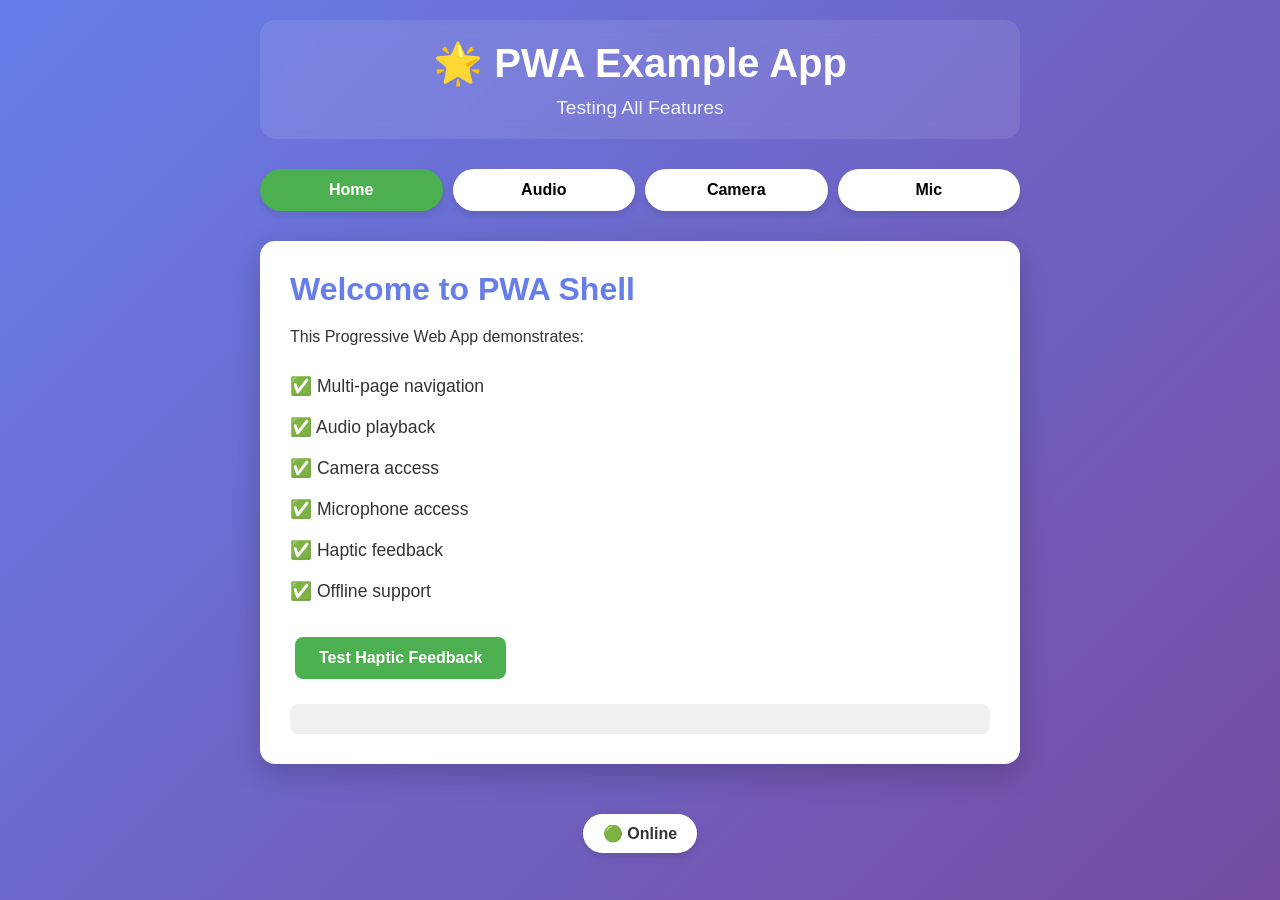
==== PWA_Shell/PWA/index.html @ d1ecffc0 "Add PWA shell implementation with example PWA Co-authored-by: cdapayne <8202341+cdapayne@users.norep" ====
<!DOCTYPE html>
<html lang="en">
<head>
    <meta charset="UTF-8">
    <meta name="viewport" content="width=device-width, initial-scale=1.0">
    <meta name="theme-color" content="#4CAF50">
    <title>PWA Example</title>
    <link rel="manifest" href="manifest.json">
    <link rel="stylesheet" href="styles.css">
</head>
<body>
    <div class="container">
        <header>
            <h1>🌟 PWA Example App</h1>
            <p class="subtitle">Testing All Features</p>
        </header>

        <nav class="nav-menu">
            <button class="nav-btn active" data-page="home">Home</button>
            <button class="nav-btn" data-page="audio">Audio</button>
            <button class="nav-btn" data-page="camera">Camera</button>
            <button class="nav-btn" data-page="microphone">Mic</button>
        </nav>

        <!-- Home Page -->
        <div id="home-page" class="page active">
            <h2>Welcome to PWA Shell</h2>
            <p>This Progressive Web App demonstrates:</p>
            <ul>
                <li>✅ Multi-page navigation</li>
                <li>✅ Audio playback</li>
                <li>✅ Camera access</li>
                <li>✅ Microphone access</li>
                <li>✅ Haptic feedback</li>
                <li>✅ Offline support</li>
            </ul>
            <button class="btn btn-primary" onclick="triggerHaptic()">Test Haptic Feedback</button>
            <div id="haptic-status"></div>
        </div>

        <!-- Audio Page -->
        <div id="audio-page" class="page">
            <h2>🎵 Audio Player</h2>
            <div class="audio-controls">
                <button class="btn btn-primary" onclick="playBeep()">Play Beep Sound</button>
                <button class="btn btn-primary" onclick="playTone(440)">Play A Note (440Hz)</button>
                <button class="btn btn-primary" onclick="playTone(523)">Play C Note (523Hz)</button>
                <button class="btn btn-danger" onclick="stopAudio()">Stop Audio</button>
            </div>
            <div id="audio-status"></div>
            <audio id="audioPlayer" style="width: 100%; margin-top: 20px;" controls></audio>
        </div>

        <!-- Camera Page -->
        <div id="camera-page" class="page">
            <h2>📷 Camera Access</h2>
            <div class="camera-controls">
                <button class="btn btn-primary" onclick="startCamera()">Start Camera</button>
                <button class="btn btn-danger" onclick="stopCamera()">Stop Camera</button>
                <button class="btn btn-success" onclick="capturePhoto()">Capture Photo</button>
            </div>
            <div class="camera-container">
                <video id="cameraVideo" autoplay playsinline></video>
                <canvas id="photoCanvas" style="display: none;"></canvas>
                <img id="capturedPhoto" style="display: none;">
            </div>
            <div id="camera-status"></div>
        </div>

        <!-- Microphone Page -->
        <div id="microphone-page" class="page">
            <h2>🎤 Microphone Access</h2>
            <div class="mic-controls">
                <button class="btn btn-primary" onclick="startRecording()">Start Recording</button>
                <button class="btn btn-danger" onclick="stopRecording()">Stop Recording</button>
                <button class="btn btn-success" onclick="playRecording()">Play Recording</button>
            </div>
            <div id="mic-status"></div>
            <canvas id="visualizer" width="600" height="200"></canvas>
            <audio id="recordingPlayer" controls style="width: 100%; margin-top: 20px;"></audio>
        </div>

        <footer>
            <p class="status-indicator" id="online-status">🟢 Online</p>
        </footer>
    </div>

    <script src="app.js"></script>
    <script>
        // Register service worker
        if ('serviceWorker' in navigator) {
            navigator.serviceWorker.register('service-worker.js')
                .then(registration => {
                    console.log('Service Worker registered:', registration);
                })
                .catch(error => {
                    console.log('Service Worker registration failed:', error);
                });
        }
    </script>
</body>
</html>
---- PWA_Shell/PWA/styles.css ----
* {
    margin: 0;
    padding: 0;
    box-sizing: border-box;
}

body {
    font-family: -apple-system, BlinkMacSystemFont, 'Segoe UI', Roboto, Oxygen, Ubuntu, Cantarell, sans-serif;
    background: linear-gradient(135deg, #667eea 0%, #764ba2 100%);
    min-height: 100vh;
    color: #333;
}

.container {
    max-width: 800px;
    margin: 0 auto;
    padding: 20px;
}

header {
    text-align: center;
    color: white;
    margin-bottom: 30px;
    padding: 20px;
    background: rgba(255, 255, 255, 0.1);
    border-radius: 15px;
    backdrop-filter: blur(10px);
}

header h1 {
    font-size: 2.5em;
    margin-bottom: 10px;
}

.subtitle {
    font-size: 1.2em;
    opacity: 0.9;
}

.nav-menu {
    display: flex;
    gap: 10px;
    margin-bottom: 30px;
    flex-wrap: wrap;
    justify-content: center;
}

.nav-btn {
    flex: 1;
    min-width: 100px;
    padding: 12px 20px;
    background: white;
    border: none;
    border-radius: 25px;
    font-size: 1em;
    font-weight: 600;
    cursor: pointer;
    transition: all 0.3s ease;
    box-shadow: 0 4px 6px rgba(0, 0, 0, 0.1);
}

.nav-btn:hover {
    transform: translateY(-2px);
    box-shadow: 0 6px 12px rgba(0, 0, 0, 0.15);
}

.nav-btn.active {
    background: #4CAF50;
    color: white;
}

.page {
    display: none;
    background: white;
    padding: 30px;
    border-radius: 15px;
    box-shadow: 0 10px 30px rgba(0, 0, 0, 0.2);
    min-height: 400px;
}

.page.active {
    display: block;
    animation: fadeIn 0.3s ease;
}

@keyframes fadeIn {
    from {
        opacity: 0;
        transform: translateY(10px);
    }
    to {
        opacity: 1;
        transform: translateY(0);
    }
}

h2 {
    color: #667eea;
    margin-bottom: 20px;
    font-size: 2em;
}

ul {
    list-style: none;
    padding: 20px 0;
}

ul li {
    padding: 10px 0;
    font-size: 1.1em;
}

.btn {
    padding: 12px 24px;
    border: none;
    border-radius: 8px;
    font-size: 1em;
    font-weight: 600;
    cursor: pointer;
    transition: all 0.3s ease;
    margin: 5px;
}

.btn-primary {
    background: #4CAF50;
    color: white;
}

.btn-primary:hover {
    background: #45a049;
    transform: translateY(-2px);
    box-shadow: 0 4px 8px rgba(0, 0, 0, 0.2);
}

.btn-danger {
    background: #f44336;
    color: white;
}

.btn-danger:hover {
    background: #da190b;
}

.btn-success {
    background: #2196F3;
    color: white;
}

.btn-success:hover {
    background: #0b7dda;
}

.audio-controls,
.camera-controls,
.mic-controls {
    display: flex;
    flex-wrap: wrap;
    gap: 10px;
    margin-bottom: 20px;
}

#audio-status,
#camera-status,
#mic-status,
#haptic-status {
    margin-top: 20px;
    padding: 15px;
    background: #f0f0f0;
    border-radius: 8px;
    font-size: 0.9em;
}

.camera-container {
    margin-top: 20px;
    text-align: center;
}

#cameraVideo,
#capturedPhoto {
    max-width: 100%;
    border-radius: 8px;
    box-shadow: 0 4px 8px rgba(0, 0, 0, 0.1);
}

#visualizer {
    width: 100%;
    max-width: 600px;
    height: 200px;
    background: #f0f0f0;
    border-radius: 8px;
    margin-top: 20px;
    display: block;
}

audio {
    margin-top: 20px;
}

footer {
    text-align: center;
    margin-top: 30px;
    padding: 20px;
}

.status-indicator {
    display: inline-block;
    padding: 10px 20px;
    background: white;
    border-radius: 25px;
    font-weight: 600;
    box-shadow: 0 4px 6px rgba(0, 0, 0, 0.1);
}

.status-indicator.offline {
    background: #f44336;
    color: white;
}

/* Responsive design */
@media (max-width: 600px) {
    header h1 {
        font-size: 1.8em;
    }
    
    .nav-btn {
        min-width: 80px;
        font-size: 0.9em;
    }
    
    .page {
        padding: 20px;
    }
    
    h2 {
        font-size: 1.5em;
    }
}
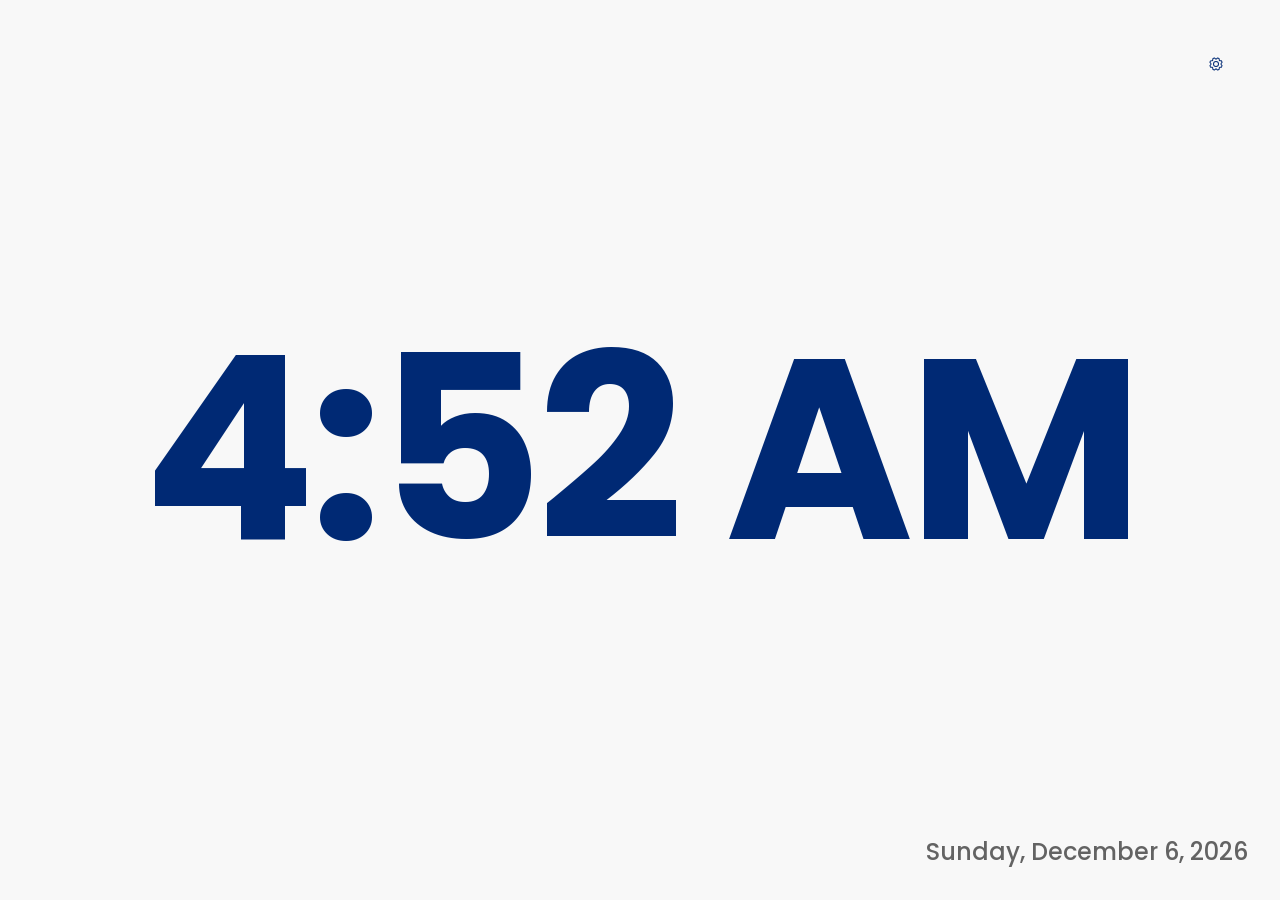
==== commit 452dad09: "This is perfect" ====
--- a/PWA_Shell/PWA/index.html
+++ b/PWA_Shell/PWA/index.html
@@ -1,102 +1,56 @@
 <!DOCTYPE html>
 <html lang="en">
+
 <head>
-    <meta charset="UTF-8">
-    <meta name="viewport" content="width=device-width, initial-scale=1.0">
-    <meta name="theme-color" content="#4CAF50">
-    <title>PWA Example</title>
-    <link rel="manifest" href="manifest.json">
-    <link rel="stylesheet" href="styles.css">
-</head>
+    <meta charset="UTF-8" />
+    <meta name="viewport" content="width=device-width, initial-scale=1.0, maximum-scale=1.0, user-scalable=no, viewport-fit=cover" />
+    
+    <!-- iOS PWA Meta Tags -->
+    <meta name="apple-mobile-web-app-capable" content="yes" />
+    <meta name="apple-mobile-web-app-status-bar-style" content="black-translucent" />
+    <meta name="apple-mobile-web-app-title" content="AccessiClock" />
+    
+    <!-- iOS Icons -->
+    <link rel="apple-touch-icon" href="./icon-180.png" />
+    <link rel="apple-touch-icon" sizes="152x152" href="./icon-152.png" />
+    <link rel="apple-touch-icon" sizes="167x167" href="./icon-167.png" />
+    <link rel="apple-touch-icon" sizes="180x180" href="./icon-180.png" />
+    
+    <!-- Standard Icons -->
+    <link rel="icon" type="image/png" sizes="192x192" href="./icon-192.png" />
+    <link rel="icon" type="image/png" sizes="512x512" href="./icon-512.png" />
+    
+    <!-- PWA Manifest -->
+    <link rel="manifest" href="./manifest.json" />
+    
+    <!-- Theme Color -->
+    <meta name="theme-color" content="#3b82f6" />
+    <meta name="msapplication-TileColor" content="#3b82f6" />
+    
+    <title>Accessible Clock & Reminders</title>
+    <link rel="preconnect" href="https://fonts.googleapis.com">
+    <link rel="preconnect" href="https://fonts.gstatic.com" crossorigin>
+    <link href="https://fonts.googleapis.com/css2?family=Poppins:wght@400;500;600;700&display=swap" rel="stylesheet">
+  <script type="module" crossorigin src="./app.js"></script>
+  <link rel="stylesheet" crossorigin href="./styles.css">
+<link rel="manifest" href="./manifest.json"></head>
+
 <body>
-    <div class="container">
-        <header>
-            <h1>🌟 PWA Example App</h1>
-            <p class="subtitle">Testing All Features</p>
-        </header>
-
-        <nav class="nav-menu">
-            <button class="nav-btn active" data-page="home">Home</button>
-            <button class="nav-btn" data-page="audio">Audio</button>
-            <button class="nav-btn" data-page="camera">Camera</button>
-            <button class="nav-btn" data-page="microphone">Mic</button>
-        </nav>
-
-        <!-- Home Page -->
-        <div id="home-page" class="page active">
-            <h2>Welcome to PWA Shell</h2>
-            <p>This Progressive Web App demonstrates:</p>
-            <ul>
-                <li>✅ Multi-page navigation</li>
-                <li>✅ Audio playback</li>
-                <li>✅ Camera access</li>
-                <li>✅ Microphone access</li>
-                <li>✅ Haptic feedback</li>
-                <li>✅ Offline support</li>
-            </ul>
-            <button class="btn btn-primary" onclick="triggerHaptic()">Test Haptic Feedback</button>
-            <div id="haptic-status"></div>
-        </div>
-
-        <!-- Audio Page -->
-        <div id="audio-page" class="page">
-            <h2>🎵 Audio Player</h2>
-            <div class="audio-controls">
-                <button class="btn btn-primary" onclick="playBeep()">Play Beep Sound</button>
-                <button class="btn btn-primary" onclick="playTone(440)">Play A Note (440Hz)</button>
-                <button class="btn btn-primary" onclick="playTone(523)">Play C Note (523Hz)</button>
-                <button class="btn btn-danger" onclick="stopAudio()">Stop Audio</button>
-            </div>
-            <div id="audio-status"></div>
-            <audio id="audioPlayer" style="width: 100%; margin-top: 20px;" controls></audio>
-        </div>
-
-        <!-- Camera Page -->
-        <div id="camera-page" class="page">
-            <h2>📷 Camera Access</h2>
-            <div class="camera-controls">
-                <button class="btn btn-primary" onclick="startCamera()">Start Camera</button>
-                <button class="btn btn-danger" onclick="stopCamera()">Stop Camera</button>
-                <button class="btn btn-success" onclick="capturePhoto()">Capture Photo</button>
-            </div>
-            <div class="camera-container">
-                <video id="cameraVideo" autoplay playsinline></video>
-                <canvas id="photoCanvas" style="display: none;"></canvas>
-                <img id="capturedPhoto" style="display: none;">
-            </div>
-            <div id="camera-status"></div>
-        </div>
-
-        <!-- Microphone Page -->
-        <div id="microphone-page" class="page">
-            <h2>🎤 Microphone Access</h2>
-            <div class="mic-controls">
-                <button class="btn btn-primary" onclick="startRecording()">Start Recording</button>
-                <button class="btn btn-danger" onclick="stopRecording()">Stop Recording</button>
-                <button class="btn btn-success" onclick="playRecording()">Play Recording</button>
-            </div>
-            <div id="mic-status"></div>
-            <canvas id="visualizer" width="600" height="200"></canvas>
-            <audio id="recordingPlayer" controls style="width: 100%; margin-top: 20px;"></audio>
-        </div>
-
-        <footer>
-            <p class="status-indicator" id="online-status">🟢 Online</p>
-        </footer>
-    </div>
-
-    <script src="app.js"></script>
+    <div id="root"></div>
     <script>
-        // Register service worker
+        // Register service worker for PWA functionality
         if ('serviceWorker' in navigator) {
-            navigator.serviceWorker.register('service-worker.js')
-                .then(registration => {
-                    console.log('Service Worker registered:', registration);
-                })
-                .catch(error => {
-                    console.log('Service Worker registration failed:', error);
-                });
+            window.addEventListener('load', () => {
+                navigator.serviceWorker.register('./service-worker.js')
+                    .then(registration => {
+                        console.log('Service Worker registered:', registration.scope);
+                    })
+                    .catch(error => {
+                        console.log('Service Worker registration failed:', error);
+                    });
+            });
         }
     </script>
 </body>
+
 </html>
--- a/PWA_Shell/PWA/styles.css
+++ b/PWA_Shell/PWA/styles.css
@@ -1,237 +1 @@
-* {
-    margin: 0;
-    padding: 0;
-    box-sizing: border-box;
-}
-
-body {
-    font-family: -apple-system, BlinkMacSystemFont, 'Segoe UI', Roboto, Oxygen, Ubuntu, Cantarell, sans-serif;
-    background: linear-gradient(135deg, #667eea 0%, #764ba2 100%);
-    min-height: 100vh;
-    color: #333;
-}
-
-.container {
-    max-width: 800px;
-    margin: 0 auto;
-    padding: 20px;
-}
-
-header {
-    text-align: center;
-    color: white;
-    margin-bottom: 30px;
-    padding: 20px;
-    background: rgba(255, 255, 255, 0.1);
-    border-radius: 15px;
-    backdrop-filter: blur(10px);
-}
-
-header h1 {
-    font-size: 2.5em;
-    margin-bottom: 10px;
-}
-
-.subtitle {
-    font-size: 1.2em;
-    opacity: 0.9;
-}
-
-.nav-menu {
-    display: flex;
-    gap: 10px;
-    margin-bottom: 30px;
-    flex-wrap: wrap;
-    justify-content: center;
-}
-
-.nav-btn {
-    flex: 1;
-    min-width: 100px;
-    padding: 12px 20px;
-    background: white;
-    border: none;
-    border-radius: 25px;
-    font-size: 1em;
-    font-weight: 600;
-    cursor: pointer;
-    transition: all 0.3s ease;
-    box-shadow: 0 4px 6px rgba(0, 0, 0, 0.1);
-}
-
-.nav-btn:hover {
-    transform: translateY(-2px);
-    box-shadow: 0 6px 12px rgba(0, 0, 0, 0.15);
-}
-
-.nav-btn.active {
-    background: #4CAF50;
-    color: white;
-}
-
-.page {
-    display: none;
-    background: white;
-    padding: 30px;
-    border-radius: 15px;
-    box-shadow: 0 10px 30px rgba(0, 0, 0, 0.2);
-    min-height: 400px;
-}
-
-.page.active {
-    display: block;
-    animation: fadeIn 0.3s ease;
-}
-
-@keyframes fadeIn {
-    from {
-        opacity: 0;
-        transform: translateY(10px);
-    }
-    to {
-        opacity: 1;
-        transform: translateY(0);
-    }
-}
-
-h2 {
-    color: #667eea;
-    margin-bottom: 20px;
-    font-size: 2em;
-}
-
-ul {
-    list-style: none;
-    padding: 20px 0;
-}
-
-ul li {
-    padding: 10px 0;
-    font-size: 1.1em;
-}
-
-.btn {
-    padding: 12px 24px;
-    border: none;
-    border-radius: 8px;
-    font-size: 1em;
-    font-weight: 600;
-    cursor: pointer;
-    transition: all 0.3s ease;
-    margin: 5px;
-}
-
-.btn-primary {
-    background: #4CAF50;
-    color: white;
-}
-
-.btn-primary:hover {
-    background: #45a049;
-    transform: translateY(-2px);
-    box-shadow: 0 4px 8px rgba(0, 0, 0, 0.2);
-}
-
-.btn-danger {
-    background: #f44336;
-    color: white;
-}
-
-.btn-danger:hover {
-    background: #da190b;
-}
-
-.btn-success {
-    background: #2196F3;
-    color: white;
-}
-
-.btn-success:hover {
-    background: #0b7dda;
-}
-
-.audio-controls,
-.camera-controls,
-.mic-controls {
-    display: flex;
-    flex-wrap: wrap;
-    gap: 10px;
-    margin-bottom: 20px;
-}
-
-#audio-status,
-#camera-status,
-#mic-status,
-#haptic-status {
-    margin-top: 20px;
-    padding: 15px;
-    background: #f0f0f0;
-    border-radius: 8px;
-    font-size: 0.9em;
-}
-
-.camera-container {
-    margin-top: 20px;
-    text-align: center;
-}
-
-#cameraVideo,
-#capturedPhoto {
-    max-width: 100%;
-    border-radius: 8px;
-    box-shadow: 0 4px 8px rgba(0, 0, 0, 0.1);
-}
-
-#visualizer {
-    width: 100%;
-    max-width: 600px;
-    height: 200px;
-    background: #f0f0f0;
-    border-radius: 8px;
-    margin-top: 20px;
-    display: block;
-}
-
-audio {
-    margin-top: 20px;
-}
-
-footer {
-    text-align: center;
-    margin-top: 30px;
-    padding: 20px;
-}
-
-.status-indicator {
-    display: inline-block;
-    padding: 10px 20px;
-    background: white;
-    border-radius: 25px;
-    font-weight: 600;
-    box-shadow: 0 4px 6px rgba(0, 0, 0, 0.1);
-}
-
-.status-indicator.offline {
-    background: #f44336;
-    color: white;
-}
-
-/* Responsive design */
-@media (max-width: 600px) {
-    header h1 {
-        font-size: 1.8em;
-    }
-    
-    .nav-btn {
-        min-width: 80px;
-        font-size: 0.9em;
-    }
-    
-    .page {
-        padding: 20px;
-    }
-    
-    h2 {
-        font-size: 1.5em;
-    }
-}
+@layer properties{@supports (((-webkit-hyphens:none)) and (not (margin-trim:inline))) or ((-moz-orient:inline) and (not (color:rgb(from red r g b)))){*,:before,:after,::backdrop{--tw-translate-x:0;--tw-translate-y:0;--tw-translate-z:0;--tw-rotate-x:initial;--tw-rotate-y:initial;--tw-rotate-z:initial;--tw-skew-x:initial;--tw-skew-y:initial;--tw-space-y-reverse:0;--tw-space-x-reverse:0;--tw-border-style:solid;--tw-leading:initial;--tw-font-weight:initial;--tw-tracking:initial;--tw-ordinal:initial;--tw-slashed-zero:initial;--tw-numeric-figure:initial;--tw-numeric-spacing:initial;--tw-numeric-fraction:initial;--tw-shadow:0 0 #0000;--tw-shadow-color:initial;--tw-shadow-alpha:100%;--tw-inset-shadow:0 0 #0000;--tw-inset-shadow-color:initial;--tw-inset-shadow-alpha:100%;--tw-ring-color:initial;--tw-ring-shadow:0 0 #0000;--tw-inset-ring-color:initial;--tw-inset-ring-shadow:0 0 #0000;--tw-ring-inset:initial;--tw-ring-offset-width:0px;--tw-ring-offset-color:#fff;--tw-ring-offset-shadow:0 0 #0000;--tw-outline-style:solid;--tw-blur:initial;--tw-brightness:initial;--tw-contrast:initial;--tw-grayscale:initial;--tw-hue-rotate:initial;--tw-invert:initial;--tw-opacity:initial;--tw-saturate:initial;--tw-sepia:initial;--tw-drop-shadow:initial;--tw-drop-shadow-color:initial;--tw-drop-shadow-alpha:100%;--tw-drop-shadow-size:initial;--tw-backdrop-blur:initial;--tw-backdrop-brightness:initial;--tw-backdrop-contrast:initial;--tw-backdrop-grayscale:initial;--tw-backdrop-hue-rotate:initial;--tw-backdrop-invert:initial;--tw-backdrop-opacity:initial;--tw-backdrop-saturate:initial;--tw-backdrop-sepia:initial;--tw-duration:initial;--tw-ease:initial;--tw-content:"";--tw-scale-x:1;--tw-scale-y:1;--tw-scale-z:1;--tw-animation-delay:0s;--tw-animation-direction:normal;--tw-animation-duration:initial;--tw-animation-fill-mode:none;--tw-animation-iteration-count:1;--tw-enter-blur:0;--tw-enter-opacity:1;--tw-enter-rotate:0;--tw-enter-scale:1;--tw-enter-translate-x:0;--tw-enter-translate-y:0;--tw-exit-blur:0;--tw-exit-opacity:1;--tw-exit-rotate:0;--tw-exit-scale:1;--tw-exit-translate-x:0;--tw-exit-translate-y:0}}}@layer theme{:root,:host{--font-sans:ui-sans-serif,system-ui,sans-serif,"Apple Color Emoji","Segoe UI Emoji","Segoe UI Symbol","Noto Color Emoji";--font-mono:ui-monospace,SFMono-Regular,Menlo,Monaco,Consolas,"Liberation Mono","Courier New",monospace;--color-gray-200:oklch(92.8% .006 264.531);--color-black:#000;--color-white:#fff;--container-sm:24rem;--container-md:28rem;--container-lg:32rem;--container-2xl:42rem;--container-4xl:56rem;--text-xs:.75rem;--text-xs--line-height:calc(1/.75);--text-sm:.875rem;--text-sm--line-height:calc(1.25/.875);--text-base:1rem;--text-base--line-height: 1.5 ;--text-lg:1.125rem;--text-lg--line-height:calc(1.75/1.125);--text-xl:1.25rem;--text-xl--line-height:calc(1.75/1.25);--text-2xl:1.5rem;--text-2xl--line-height:calc(2/1.5);--text-3xl:1.875rem;--text-3xl--line-height: 1.2 ;--text-4xl:2.25rem;--text-4xl--line-height:calc(2.5/2.25);--text-5xl:3rem;--text-5xl--line-height:1;--text-6xl:3.75rem;--text-6xl--line-height:1;--text-7xl:4.5rem;--text-7xl--line-height:1;--text-8xl:6rem;--text-8xl--line-height:1;--text-9xl:8rem;--text-9xl--line-height:1;--font-weight-normal:400;--font-weight-medium:500;--font-weight-semibold:600;--font-weight-bold:700;--tracking-tight:-.025em;--tracking-widest:.1em;--leading-relaxed:1.625;--radius-xs:.125rem;--radius-sm:calc(var(--radius) - 4px);--radius-md:calc(var(--radius) - 2px);--radius-lg:var(--radius);--radius-xl:calc(var(--radius) + 4px);--radius-2xl:calc(var(--radius)*3);--radius-3xl:1.5rem;--drop-shadow-lg:0 4px 4px #00000026;--ease-in-out:cubic-bezier(.4,0,.2,1);--animate-pulse:pulse 2s cubic-bezier(.4,0,.6,1)infinite;--blur-sm:8px;--aspect-video:16/9;--default-transition-duration:.15s;--default-transition-timing-function:cubic-bezier(.4,0,.2,1);--default-font-family:var(--font-sans);--default-mono-font-family:var(--font-mono);--color-border:var(--border);--radius-full:9999px}}@layer base{.dark,.dark-theme{--sage-1:#101211;--sage-2:#171918;--sage-3:#202221;--sage-4:#272a29;--sage-5:#2e3130;--sage-6:#373b39;--sage-7:#444947;--sage-8:#5b625f;--sage-9:#63706b;--sage-10:#717d79;--sage-11:#adb5b2;--sage-12:#eceeed}@supports (color:color(display-p3 1 1 1)){@media(color-gamut:p3){.dark,.dark-theme{--sage-1:color(display-p3 .064 .07 .067);--sage-2:color(display-p3 .092 .098 .094);--sage-3:color(display-p3 .128 .135 .131);--sage-4:color(display-p3 .155 .164 .159);--sage-5:color(display-p3 .183 .193 .188);--sage-6:color(display-p3 .218 .23 .224);--sage-7:color(display-p3 .269 .285 .277);--sage-8:color(display-p3 .362 .382 .373);--sage-9:color(display-p3 .398 .438 .421);--sage-10:color(display-p3 .453 .49 .474);--sage-11:color(display-p3 .685 .709 .697);--sage-12:color(display-p3 .927 .933 .93)}}}:root,.light,.light-theme{--olive-1:#fcfdfc;--olive-2:#f8faf8;--olive-3:#eff1ef;--olive-4:#e7e9e7;--olive-5:#dfe2df;--olive-6:#d7dad7;--olive-7:#cccfcc;--olive-8:#b9bcb8;--olive-9:#898e87;--olive-10:#7f847d;--olive-11:#60655f;--olive-12:#1d211c}@supports (color:color(display-p3 1 1 1)){@media(color-gamut:p3){:root,.light,.light-theme{--olive-1:color(display-p3 .989 .992 .989);--olive-2:color(display-p3 .974 .98 .973);--olive-3:color(display-p3 .939 .945 .937);--olive-4:color(display-p3 .907 .914 .905);--olive-5:color(display-p3 .878 .885 .875);--olive-6:color(display-p3 .846 .855 .843);--olive-7:color(display-p3 .803 .812 .8);--olive-8:color(display-p3 .727 .738 .723);--olive-9:color(display-p3 .541 .556 .532);--olive-10:color(display-p3 .5 .515 .491);--olive-11:color(display-p3 .38 .395 .374);--olive-12:color(display-p3 .117 .129 .111)}}}.dark,.dark-theme{--olive-1:#111210;--olive-2:#181917;--olive-3:#212220;--olive-4:#282a27;--olive-5:#2f312e;--olive-6:#383a36;--olive-7:#454843;--olive-8:#5c625b;--olive-9:#687066;--olive-10:#767d74;--olive-11:#afb5ad;--olive-12:#eceeec}@supports (color:color(display-p3 1 1 1)){@media(color-gamut:p3){.dark,.dark-theme{--olive-1:color(display-p3 .067 .07 .063);--olive-2:color(display-p3 .095 .098 .091);--olive-3:color(display-p3 .131 .135 .126);--olive-4:color(display-p3 .158 .163 .153);--olive-5:color(display-p3 .186 .192 .18);--olive-6:color(display-p3 .221 .229 .215);--olive-7:color(display-p3 .273 .284 .266);--olive-8:color(display-p3 .365 .382 .359);--olive-9:color(display-p3 .414 .438 .404);--olive-10:color(display-p3 .467 .49 .458);--olive-11:color(display-p3 .69 .709 .682);--olive-12:color(display-p3 .927 .933 .926)}}}:root,.light,.light-theme{--sand-1:#fdfdfc;--sand-2:#f9f9f8;--sand-3:#f1f0ef;--sand-4:#e9e8e6;--sand-5:#e2e1de;--sand-6:#dad9d6;--sand-7:#cfceca;--sand-8:#bcbbb5;--sand-9:#8d8d86;--sand-10:#82827c;--sand-11:#63635e;--sand-12:#21201c}@supports (color:color(display-p3 1 1 1)){@media(color-gamut:p3){:root,.light,.light-theme{--sand-1:color(display-p3 .992 .992 .989);--sand-2:color(display-p3 .977 .977 .973);--sand-3:color(display-p3 .943 .942 .936);--sand-4:color(display-p3 .913 .912 .903);--sand-5:color(display-p3 .885 .883 .873);--sand-6:color(display-p3 .854 .852 .839);--sand-7:color(display-p3 .813 .81 .794);--sand-8:color(display-p3 .738 .734 .713);--sand-9:color(display-p3 .553 .553 .528);--sand-10:color(display-p3 .511 .511 .488);--sand-11:color(display-p3 .388 .388 .37);--sand-12:color(display-p3 .129 .126 .111)}}}.dark,.dark-theme{--sand-1:#111110;--sand-2:#191918;--sand-3:#222221;--sand-4:#2a2a28;--sand-5:#31312e;--sand-6:#3b3a37;--sand-7:#494844;--sand-8:#62605b;--sand-9:#6f6d66;--sand-10:#7c7b74;--sand-11:#b5b3ad;--sand-12:#eeeeec}@supports (color:color(display-p3 1 1 1)){@media(color-gamut:p3){.dark,.dark-theme{--sand-1:color(display-p3 .067 .067 .063);--sand-2:color(display-p3 .098 .098 .094);--sand-3:color(display-p3 .135 .135 .129);--sand-4:color(display-p3 .164 .163 .156);--sand-5:color(display-p3 .193 .192 .183);--sand-6:color(display-p3 .23 .229 .217);--sand-7:color(display-p3 .285 .282 .267);--sand-8:color(display-p3 .384 .378 .357);--sand-9:color(display-p3 .434 .428 .403);--sand-10:color(display-p3 .487 .481 .456);--sand-11:color(display-p3 .707 .703 .68);--sand-12:color(display-p3 .933 .933 .926)}}}:root,.light,.light-theme{--red-1:#fffcfc;--red-2:#fff7f7;--red-3:#feebec;--red-4:#ffdbdc;--red-5:#ffcdce;--red-6:#fdbdbe;--red-7:#f4a9aa;--red-8:#eb8e90;--red-9:#e5484d;--red-10:#dc3e42;--red-11:#ce2c31;--red-12:#641723}@supports (color:color(display-p3 1 1 1)){@media(color-gamut:p3){:root,.light,.light-theme{--red-1:color(display-p3 .998 .989 .988);--red-2:color(display-p3 .995 .971 .971);--red-3:color(display-p3 .985 .925 .925);--red-4:color(display-p3 .999 .866 .866);--red-5:color(display-p3 .984 .812 .811);--red-6:color(display-p3 .955 .751 .749);--red-7:color(display-p3 .915 .675 .672);--red-8:color(display-p3 .872 .575 .572);--red-9:color(display-p3 .83 .329 .324);--red-10:color(display-p3 .798 .294 .285);--red-11:color(display-p3 .744 .234 .222);--red-12:color(display-p3 .36 .115 .143)}}}.dark,.dark-theme{--red-1:#191111;--red-2:#201314;--red-3:#3b1219;--red-4:#500f1c;--red-5:#611623;--red-6:#72232d;--red-7:#8c333a;--red-8:#b54548;--red-9:#e5484d;--red-10:#ec5d5e;--red-11:#ff9592;--red-12:#ffd1d9}@supports (color:color(display-p3 1 1 1)){@media(color-gamut:p3){.dark,.dark-theme{--red-1:color(display-p3 .093 .068 .067);--red-2:color(display-p3 .118 .077 .079);--red-3:color(display-p3 .211 .081 .099);--red-4:color(display-p3 .287 .079 .113);--red-5:color(display-p3 .348 .11 .142);--red-6:color(display-p3 .414 .16 .183);--red-7:color(display-p3 .508 .224 .236);--red-8:color(display-p3 .659 .298 .297);--red-9:color(display-p3 .83 .329 .324);--red-10:color(display-p3 .861 .403 .387);--red-11:color(display-p3 1 .57 .55);--red-12:color(display-p3 .971 .826 .852)}}}:root,.light,.light-theme{--ruby-1:#fffcfd;--ruby-2:#fff7f8;--ruby-3:#feeaed;--ruby-4:#ffdce1;--ruby-5:#ffced6;--ruby-6:#f8bfc8;--ruby-7:#efacb8;--ruby-8:#e592a3;--ruby-9:#e54666;--ruby-10:#dc3b5d;--ruby-11:#ca244d;--ruby-12:#64172b}@supports (color:color(display-p3 1 1 1)){@media(color-gamut:p3){:root,.light,.light-theme{--ruby-1:color(display-p3 .998 .989 .992);--ruby-2:color(display-p3 .995 .971 .974);--ruby-3:color(display-p3 .983 .92 .928);--ruby-4:color(display-p3 .987 .869 .885);--ruby-5:color(display-p3 .968 .817 .839);--ruby-6:color(display-p3 .937 .758 .786);--ruby-7:color(display-p3 .897 .685 .721);--ruby-8:color(display-p3 .851 .588 .639);--ruby-9:color(display-p3 .83 .323 .408);--ruby-10:color(display-p3 .795 .286 .375);--ruby-11:color(display-p3 .728 .211 .311);--ruby-12:color(display-p3 .36 .115 .171)}}}.dark,.dark-theme{--ruby-1:#191113;--ruby-2:#1e1517;--ruby-3:#3a141e;--ruby-4:#4e1325;--ruby-5:#5e1a2e;--ruby-6:#6f2539;--ruby-7:#883447;--ruby-8:#b3445a;--ruby-9:#e54666;--ruby-10:#ec5a72;--ruby-11:#ff949d;--ruby-12:#fed2e1}@supports (color:color(display-p3 1 1 1)){@media(color-gamut:p3){.dark,.dark-theme{--ruby-1:color(display-p3 .093 .068 .074);--ruby-2:color(display-p3 .113 .083 .089);--ruby-3:color(display-p3 .208 .088 .117);--ruby-4:color(display-p3 .279 .092 .147);--ruby-5:color(display-p3 .337 .12 .18);--ruby-6:color(display-p3 .401 .166 .223);--ruby-7:color(display-p3 .495 .224 .281);--ruby-8:color(display-p3 .652 .295 .359);--ruby-9:color(display-p3 .83 .323 .408);--ruby-10:color(display-p3 .857 .392 .455);--ruby-11:color(display-p3 1 .57 .59);--ruby-12:color(display-p3 .968 .83 .88)}}}:root,.light,.light-theme{--crimson-1:#fffcfd;--crimson-2:#fef7f9;--crimson-3:#ffe9f0;--crimson-4:#fedce7;--crimson-5:#facedd;--crimson-6:#f3bed1;--crimson-7:#eaacc3;--crimson-8:#e093b2;--crimson-9:#e93d82;--crimson-10:#df3478;--crimson-11:#cb1d63;--crimson-12:#621639}@supports (color:color(display-p3 1 1 1)){@media(color-gamut:p3){:root,.light,.light-theme{--crimson-1:color(display-p3 .998 .989 .992);--crimson-2:color(display-p3 .991 .969 .976);--crimson-3:color(display-p3 .987 .917 .941);--crimson-4:color(display-p3 .975 .866 .904);--crimson-5:color(display-p3 .953 .813 .864);--crimson-6:color(display-p3 .921 .755 .817);--crimson-7:color(display-p3 .88 .683 .761);--crimson-8:color(display-p3 .834 .592 .694);--crimson-9:color(display-p3 .843 .298 .507);--crimson-10:color(display-p3 .807 .266 .468);--crimson-11:color(display-p3 .731 .195 .388);--crimson-12:color(display-p3 .352 .111 .221)}}}.dark,.dark-theme{--crimson-1:#191114;--crimson-2:#201318;--crimson-3:#381525;--crimson-4:#4d122f;--crimson-5:#5c1839;--crimson-6:#6d2545;--crimson-7:#873356;--crimson-8:#b0436e;--crimson-9:#e93d82;--crimson-10:#ee518a;--crimson-11:#ff92ad;--crimson-12:#fdd3e8}@supports (color:color(display-p3 1 1 1)){@media(color-gamut:p3){.dark,.dark-theme{--crimson-1:color(display-p3 .093 .068 .078);--crimson-2:color(display-p3 .117 .078 .095);--crimson-3:color(display-p3 .203 .091 .143);--crimson-4:color(display-p3 .277 .087 .182);--crimson-5:color(display-p3 .332 .115 .22);--crimson-6:color(display-p3 .394 .162 .268);--crimson-7:color(display-p3 .489 .222 .336);--crimson-8:color(display-p3 .638 .289 .429);--crimson-9:color(display-p3 .843 .298 .507);--crimson-10:color(display-p3 .864 .364 .539);--crimson-11:color(display-p3 1 .56 .66);--crimson-12:color(display-p3 .966 .834 .906)}}}:root,.light,.light-theme{--pink-1:#fffcfe;--pink-2:#fef7fb;--pink-3:#fee9f5;--pink-4:#fbdcef;--pink-5:#f6cee7;--pink-6:#efbfdd;--pink-7:#e7acd0;--pink-8:#dd93c2;--pink-9:#d6409f;--pink-10:#cf3897;--pink-11:#c2298a;--pink-12:#651249}@supports (color:color(display-p3 1 1 1)){@media(color-gamut:p3){:root,.light,.light-theme{--pink-1:color(display-p3 .998 .989 .996);--pink-2:color(display-p3 .992 .97 .985);--pink-3:color(display-p3 .981 .917 .96);--pink-4:color(display-p3 .963 .867 .932);--pink-5:color(display-p3 .939 .815 .899);--pink-6:color(display-p3 .907 .756 .859);--pink-7:color(display-p3 .869 .683 .81);--pink-8:color(display-p3 .825 .59 .751);--pink-9:color(display-p3 .775 .297 .61);--pink-10:color(display-p3 .748 .27 .581);--pink-11:color(display-p3 .698 .219 .528);--pink-12:color(display-p3 .363 .101 .279)}}}.dark,.dark-theme{--pink-1:#191117;--pink-2:#21121d;--pink-3:#37172f;--pink-4:#4b143d;--pink-5:#591c47;--pink-6:#692955;--pink-7:#833869;--pink-8:#a84885;--pink-9:#d6409f;--pink-10:#de51a8;--pink-11:#ff8dcc;--pink-12:#fdd1ea}@supports (color:color(display-p3 1 1 1)){@media(color-gamut:p3){.dark,.dark-theme{--pink-1:color(display-p3 .093 .068 .089);--pink-2:color(display-p3 .121 .073 .11);--pink-3:color(display-p3 .198 .098 .179);--pink-4:color(display-p3 .271 .095 .231);--pink-5:color(display-p3 .32 .127 .273);--pink-6:color(display-p3 .382 .177 .326);--pink-7:color(display-p3 .477 .238 .405);--pink-8:color(display-p3 .612 .304 .51);--pink-9:color(display-p3 .775 .297 .61);--pink-10:color(display-p3 .808 .356 .645);--pink-11:color(display-p3 1 .535 .78);--pink-12:color(display-p3 .964 .826 .912)}}}:root,.light,.light-theme{--plum-1:#fefcff;--plum-2:#fdf7fd;--plum-3:#fbebfb;--plum-4:#f7def8;--plum-5:#f2d1f3;--plum-6:#e9c2ec;--plum-7:#deade3;--plum-8:#cf91d8;--plum-9:#ab4aba;--plum-10:#a144af;--plum-11:#953ea3;--plum-12:#53195d}@supports (color:color(display-p3 1 1 1)){@media(color-gamut:p3){:root,.light,.light-theme{--plum-1:color(display-p3 .995 .988 .999);--plum-2:color(display-p3 .988 .971 .99);--plum-3:color(display-p3 .973 .923 .98);--plum-4:color(display-p3 .953 .875 .966);--plum-5:color(display-p3 .926 .825 .945);--plum-6:color(display-p3 .89 .765 .916);--plum-7:color(display-p3 .84 .686 .877);--plum-8:color(display-p3 .775 .58 .832);--plum-9:color(display-p3 .624 .313 .708);--plum-10:color(display-p3 .587 .29 .667);--plum-11:color(display-p3 .543 .263 .619);--plum-12:color(display-p3 .299 .114 .352)}}}.dark,.dark-theme{--plum-1:#181118;--plum-2:#201320;--plum-3:#351a35;--plum-4:#451d47;--plum-5:#512454;--plum-6:#5e3061;--plum-7:#734079;--plum-8:#92549c;--plum-9:#ab4aba;--plum-10:#b658c4;--plum-11:#e796f3;--plum-12:#f4d4f4}@supports (color:color(display-p3 1 1 1)){@media(color-gamut:p3){.dark,.dark-theme{--plum-1:color(display-p3 .09 .068 .092);--plum-2:color(display-p3 .118 .077 .121);--plum-3:color(display-p3 .192 .105 .202);--plum-4:color(display-p3 .25 .121 .271);--plum-5:color(display-p3 .293 .152 .319);--plum-6:color(display-p3 .343 .198 .372);--plum-7:color(display-p3 .424 .262 .461);--plum-8:color(display-p3 .54 .341 .595);--plum-9:color(display-p3 .624 .313 .708);--plum-10:color(display-p3 .666 .365 .748);--plum-11:color(display-p3 .86 .602 .933);--plum-12:color(display-p3 .936 .836 .949)}}}:root,.light,.light-theme{--purple-1:#fefcfe;--purple-2:#fbf7fe;--purple-3:#f7edfe;--purple-4:#f2e2fc;--purple-5:#ead5f9;--purple-6:#e0c4f4;--purple-7:#d1afec;--purple-8:#be93e4;--purple-9:#8e4ec6;--purple-10:#8347b9;--purple-11:#8145b5;--purple-12:#402060}@supports (color:color(display-p3 1 1 1)){@media(color-gamut:p3){:root,.light,.light-theme{--purple-1:color(display-p3 .995 .988 .996);--purple-2:color(display-p3 .983 .971 .993);--purple-3:color(display-p3 .963 .931 .989);--purple-4:color(display-p3 .937 .888 .981);--purple-5:color(display-p3 .904 .837 .966);--purple-6:color(display-p3 .86 .774 .942);--purple-7:color(display-p3 .799 .69 .91);--purple-8:color(display-p3 .719 .583 .874);--purple-9:color(display-p3 .523 .318 .751);--purple-10:color(display-p3 .483 .289 .7);--purple-11:color(display-p3 .473 .281 .687);--purple-12:color(display-p3 .234 .132 .363)}}}.dark,.dark-theme{--purple-1:#18111b;--purple-2:#1e1523;--purple-3:#301c3b;--purple-4:#3d224e;--purple-5:#48295c;--purple-6:#54346b;--purple-7:#664282;--purple-8:#8457aa;--purple-9:#8e4ec6;--purple-10:#9a5cd0;--purple-11:#d19dff;--purple-12:#ecd9fa}@supports (color:color(display-p3 1 1 1)){@media(color-gamut:p3){.dark,.dark-theme{--purple-1:color(display-p3 .09 .068 .103);--purple-2:color(display-p3 .113 .082 .134);--purple-3:color(display-p3 .175 .112 .224);--purple-4:color(display-p3 .224 .137 .297);--purple-5:color(display-p3 .264 .167 .349);--purple-6:color(display-p3 .311 .208 .406);--purple-7:color(display-p3 .381 .266 .496);--purple-8:color(display-p3 .49 .349 .649);--purple-9:color(display-p3 .523 .318 .751);--purple-10:color(display-p3 .57 .373 .791);--purple-11:color(display-p3 .8 .62 1);--purple-12:color(display-p3 .913 .854 .971)}}}:root,.light,.light-theme{--violet-1:#fdfcfe;--violet-2:#faf8ff;--violet-3:#f4f0fe;--violet-4:#ebe4ff;--violet-5:#e1d9ff;--violet-6:#d4cafe;--violet-7:#c2b5f5;--violet-8:#aa99ec;--violet-9:#6e56cf;--violet-10:#654dc4;--violet-11:#6550b9;--violet-12:#2f265f}@supports (color:color(display-p3 1 1 1)){@media(color-gamut:p3){:root,.light,.light-theme{--violet-1:color(display-p3 .991 .988 .995);--violet-2:color(display-p3 .978 .974 .998);--violet-3:color(display-p3 .953 .943 .993);--violet-4:color(display-p3 .916 .897 1);--violet-5:color(display-p3 .876 .851 1);--violet-6:color(display-p3 .825 .793 .981);--violet-7:color(display-p3 .752 .712 .943);--violet-8:color(display-p3 .654 .602 .902);--violet-9:color(display-p3 .417 .341 .784);--violet-10:color(display-p3 .381 .306 .741);--violet-11:color(display-p3 .383 .317 .702);--violet-12:color(display-p3 .179 .15 .359)}}}.dark,.dark-theme{--violet-1:#14121f;--violet-2:#1b1525;--violet-3:#291f43;--violet-4:#33255b;--violet-5:#3c2e69;--violet-6:#473876;--violet-7:#56468b;--violet-8:#6958ad;--violet-9:#6e56cf;--violet-10:#7d66d9;--violet-11:#baa7ff;--violet-12:#e2ddfe}@supports (color:color(display-p3 1 1 1)){@media(color-gamut:p3){.dark,.dark-theme{--violet-1:color(display-p3 .077 .071 .118);--violet-2:color(display-p3 .101 .084 .141);--violet-3:color(display-p3 .154 .123 .256);--violet-4:color(display-p3 .191 .148 .345);--violet-5:color(display-p3 .226 .182 .396);--violet-6:color(display-p3 .269 .223 .449);--violet-7:color(display-p3 .326 .277 .53);--violet-8:color(display-p3 .399 .346 .656);--violet-9:color(display-p3 .417 .341 .784);--violet-10:color(display-p3 .477 .402 .823);--violet-11:color(display-p3 .72 .65 1);--violet-12:color(display-p3 .883 .867 .986)}}}:root,.light,.light-theme{--iris-1:#fdfdff;--iris-2:#f8f8ff;--iris-3:#f0f1fe;--iris-4:#e6e7ff;--iris-5:#dadcff;--iris-6:#cbcdff;--iris-7:#b8baf8;--iris-8:#9b9ef0;--iris-9:#5b5bd6;--iris-10:#5151cd;--iris-11:#5753c6;--iris-12:#272962}@supports (color:color(display-p3 1 1 1)){@media(color-gamut:p3){:root,.light,.light-theme{--iris-1:color(display-p3 .992 .992 .999);--iris-2:color(display-p3 .972 .973 .998);--iris-3:color(display-p3 .943 .945 .992);--iris-4:color(display-p3 .902 .906 1);--iris-5:color(display-p3 .857 .861 1);--iris-6:color(display-p3 .799 .805 .987);--iris-7:color(display-p3 .721 .727 .955);--iris-8:color(display-p3 .61 .619 .918);--iris-9:color(display-p3 .357 .357 .81);--iris-10:color(display-p3 .318 .318 .774);--iris-11:color(display-p3 .337 .326 .748);--iris-12:color(display-p3 .154 .161 .371)}}}.dark,.dark-theme{--iris-1:#13131e;--iris-2:#171625;--iris-3:#202248;--iris-4:#262a65;--iris-5:#303374;--iris-6:#3d3e82;--iris-7:#4a4a95;--iris-8:#5958b1;--iris-9:#5b5bd6;--iris-10:#6e6ade;--iris-11:#b1a9ff;--iris-12:#e0dffe}@supports (color:color(display-p3 1 1 1)){@media(color-gamut:p3){.dark,.dark-theme{--iris-1:color(display-p3 .075 .075 .114);--iris-2:color(display-p3 .089 .086 .14);--iris-3:color(display-p3 .128 .134 .272);--iris-4:color(display-p3 .153 .165 .382);--iris-5:color(display-p3 .192 .201 .44);--iris-6:color(display-p3 .239 .241 .491);--iris-7:color(display-p3 .291 .289 .565);--iris-8:color(display-p3 .35 .345 .673);--iris-9:color(display-p3 .357 .357 .81);--iris-10:color(display-p3 .428 .416 .843);--iris-11:color(display-p3 .685 .662 1);--iris-12:color(display-p3 .878 .875 .986)}}}:root,.light,.light-theme{--indigo-1:#fdfdfe;--indigo-2:#f7f9ff;--indigo-3:#edf2fe;--indigo-4:#e1e9ff;--indigo-5:#d2deff;--indigo-6:#c1d0ff;--indigo-7:#abbdf9;--indigo-8:#8da4ef;--indigo-9:#3e63dd;--indigo-10:#3358d4;--indigo-11:#3a5bc7;--indigo-12:#1f2d5c}@supports (color:color(display-p3 1 1 1)){@media(color-gamut:p3){:root,.light,.light-theme{--indigo-1:color(display-p3 .992 .992 .996);--indigo-2:color(display-p3 .971 .977 .998);--indigo-3:color(display-p3 .933 .948 .992);--indigo-4:color(display-p3 .885 .914 1);--indigo-5:color(display-p3 .831 .87 1);--indigo-6:color(display-p3 .767 .814 .995);--indigo-7:color(display-p3 .685 .74 .957);--indigo-8:color(display-p3 .569 .639 .916);--indigo-9:color(display-p3 .276 .384 .837);--indigo-10:color(display-p3 .234 .343 .801);--indigo-11:color(display-p3 .256 .354 .755);--indigo-12:color(display-p3 .133 .175 .348)}}}.dark,.dark-theme{--indigo-1:#11131f;--indigo-2:#141726;--indigo-3:#182449;--indigo-4:#1d2e62;--indigo-5:#253974;--indigo-6:#304384;--indigo-7:#3a4f97;--indigo-8:#435db1;--indigo-9:#3e63dd;--indigo-10:#5472e4;--indigo-11:#9eb1ff;--indigo-12:#d6e1ff}@supports (color:color(display-p3 1 1 1)){@media(color-gamut:p3){.dark,.dark-theme{--indigo-1:color(display-p3 .068 .074 .118);--indigo-2:color(display-p3 .081 .089 .144);--indigo-3:color(display-p3 .105 .141 .275);--indigo-4:color(display-p3 .129 .18 .369);--indigo-5:color(display-p3 .163 .22 .439);--indigo-6:color(display-p3 .203 .262 .5);--indigo-7:color(display-p3 .245 .309 .575);--indigo-8:color(display-p3 .285 .362 .674);--indigo-9:color(display-p3 .276 .384 .837);--indigo-10:color(display-p3 .354 .445 .866);--indigo-11:color(display-p3 .63 .69 1);--indigo-12:color(display-p3 .848 .881 .99)}}}:root,.light,.light-theme{--blue-1:#fbfdff;--blue-2:#f4faff;--blue-3:#e6f4fe;--blue-4:#d5efff;--blue-5:#c2e5ff;--blue-6:#acd8fc;--blue-7:#8ec8f6;--blue-8:#5eb1ef;--blue-9:#0090ff;--blue-10:#0588f0;--blue-11:#0d74ce;--blue-12:#113264}@supports (color:color(display-p3 1 1 1)){@media(color-gamut:p3){:root,.light,.light-theme{--blue-1:color(display-p3 .986 .992 .999);--blue-2:color(display-p3 .96 .979 .998);--blue-3:color(display-p3 .912 .956 .991);--blue-4:color(display-p3 .853 .932 1);--blue-5:color(display-p3 .788 .894 .998);--blue-6:color(display-p3 .709 .843 .976);--blue-7:color(display-p3 .606 .777 .947);--blue-8:color(display-p3 .451 .688 .917);--blue-9:color(display-p3 .247 .556 .969);--blue-10:color(display-p3 .234 .523 .912);--blue-11:color(display-p3 .15 .44 .84);--blue-12:color(display-p3 .102 .193 .379)}}}.dark,.dark-theme{--blue-1:#0d1520;--blue-2:#111927;--blue-3:#0d2847;--blue-4:#003362;--blue-5:#004074;--blue-6:#104d87;--blue-7:#205d9e;--blue-8:#2870bd;--blue-9:#0090ff;--blue-10:#3b9eff;--blue-11:#70b8ff;--blue-12:#c2e6ff}@supports (color:color(display-p3 1 1 1)){@media(color-gamut:p3){.dark,.dark-theme{--blue-1:color(display-p3 .057 .081 .122);--blue-2:color(display-p3 .072 .098 .147);--blue-3:color(display-p3 .078 .154 .27);--blue-4:color(display-p3 .033 .197 .37);--blue-5:color(display-p3 .08 .245 .441);--blue-6:color(display-p3 .14 .298 .511);--blue-7:color(display-p3 .195 .361 .6);--blue-8:color(display-p3 .239 .434 .72);--blue-9:color(display-p3 .247 .556 .969);--blue-10:color(display-p3 .344 .612 .973);--blue-11:color(display-p3 .49 .72 1);--blue-12:color(display-p3 .788 .898 .99)}}}:root,.light,.light-theme{--cyan-1:#fafdfe;--cyan-2:#f2fafb;--cyan-3:#def7f9;--cyan-4:#caf1f6;--cyan-5:#b5e9f0;--cyan-6:#9ddde7;--cyan-7:#7dcedc;--cyan-8:#3db9cf;--cyan-9:#00a2c7;--cyan-10:#0797b9;--cyan-11:#107d98;--cyan-12:#0d3c48}@supports (color:color(display-p3 1 1 1)){@media(color-gamut:p3){:root,.light,.light-theme{--cyan-1:color(display-p3 .982 .992 .996);--cyan-2:color(display-p3 .955 .981 .984);--cyan-3:color(display-p3 .888 .965 .975);--cyan-4:color(display-p3 .821 .941 .959);--cyan-5:color(display-p3 .751 .907 .935);--cyan-6:color(display-p3 .671 .862 .9);--cyan-7:color(display-p3 .564 .8 .854);--cyan-8:color(display-p3 .388 .715 .798);--cyan-9:color(display-p3 .282 .627 .765);--cyan-10:color(display-p3 .264 .583 .71);--cyan-11:color(display-p3 .08 .48 .63);--cyan-12:color(display-p3 .108 .232 .277)}}}.dark,.dark-theme{--cyan-1:#0b161a;--cyan-2:#101b20;--cyan-3:#082c36;--cyan-4:#003848;--cyan-5:#004558;--cyan-6:#045468;--cyan-7:#12677e;--cyan-8:#11809c;--cyan-9:#00a2c7;--cyan-10:#23afd0;--cyan-11:#4ccce6;--cyan-12:#b6ecf7}@supports (color:color(display-p3 1 1 1)){@media(color-gamut:p3){.dark,.dark-theme{--cyan-1:color(display-p3 .053 .085 .098);--cyan-2:color(display-p3 .072 .105 .122);--cyan-3:color(display-p3 .073 .168 .209);--cyan-4:color(display-p3 .063 .216 .277);--cyan-5:color(display-p3 .091 .267 .336);--cyan-6:color(display-p3 .137 .324 .4);--cyan-7:color(display-p3 .186 .398 .484);--cyan-8:color(display-p3 .23 .496 .6);--cyan-9:color(display-p3 .282 .627 .765);--cyan-10:color(display-p3 .331 .675 .801);--cyan-11:color(display-p3 .446 .79 .887);--cyan-12:color(display-p3 .757 .919 .962)}}}:root,.light,.light-theme{--teal-1:#fafefd;--teal-2:#f3fbf9;--teal-3:#e0f8f3;--teal-4:#ccf3ea;--teal-5:#b8eae0;--teal-6:#a1ded2;--teal-7:#83cdc1;--teal-8:#53b9ab;--teal-9:#12a594;--teal-10:#0d9b8a;--teal-11:#008573;--teal-12:#0d3d38}@supports (color:color(display-p3 1 1 1)){@media(color-gamut:p3){:root,.light,.light-theme{--teal-1:color(display-p3 .983 .996 .992);--teal-2:color(display-p3 .958 .983 .976);--teal-3:color(display-p3 .895 .971 .952);--teal-4:color(display-p3 .831 .949 .92);--teal-5:color(display-p3 .761 .914 .878);--teal-6:color(display-p3 .682 .864 .825);--teal-7:color(display-p3 .581 .798 .756);--teal-8:color(display-p3 .433 .716 .671);--teal-9:color(display-p3 .297 .637 .581);--teal-10:color(display-p3 .275 .599 .542);--teal-11:color(display-p3 .08 .5 .43);--teal-12:color(display-p3 .11 .235 .219)}}}.dark,.dark-theme{--teal-1:#0d1514;--teal-2:#111c1b;--teal-3:#0d2d2a;--teal-4:#023b37;--teal-5:#084843;--teal-6:#145750;--teal-7:#1c6961;--teal-8:#207e73;--teal-9:#12a594;--teal-10:#0eb39e;--teal-11:#0bd8b6;--teal-12:#adf0dd}@supports (color:color(display-p3 1 1 1)){@media(color-gamut:p3){.dark,.dark-theme{--teal-1:color(display-p3 .059 .083 .079);--teal-2:color(display-p3 .075 .11 .107);--teal-3:color(display-p3 .087 .175 .165);--teal-4:color(display-p3 .087 .227 .214);--teal-5:color(display-p3 .12 .277 .261);--teal-6:color(display-p3 .162 .335 .314);--teal-7:color(display-p3 .205 .406 .379);--teal-8:color(display-p3 .245 .489 .453);--teal-9:color(display-p3 .297 .637 .581);--teal-10:color(display-p3 .319 .69 .62);--teal-11:color(display-p3 .388 .835 .719);--teal-12:color(display-p3 .734 .934 .87)}}}:root,.light,.light-theme{--jade-1:#fbfefd;--jade-2:#f4fbf7;--jade-3:#e6f7ed;--jade-4:#d6f1e3;--jade-5:#c3e9d7;--jade-6:#acdec8;--jade-7:#8bceb6;--jade-8:#56ba9f;--jade-9:#29a383;--jade-10:#26997b;--jade-11:#208368;--jade-12:#1d3b31}@supports (color:color(display-p3 1 1 1)){@media(color-gamut:p3){:root,.light,.light-theme{--jade-1:color(display-p3 .986 .996 .992);--jade-2:color(display-p3 .962 .983 .969);--jade-3:color(display-p3 .912 .965 .932);--jade-4:color(display-p3 .858 .941 .893);--jade-5:color(display-p3 .795 .909 .847);--jade-6:color(display-p3 .715 .864 .791);--jade-7:color(display-p3 .603 .802 .718);--jade-8:color(display-p3 .44 .72 .629);--jade-9:color(display-p3 .319 .63 .521);--jade-10:color(display-p3 .299 .592 .488);--jade-11:color(display-p3 .15 .5 .37);--jade-12:color(display-p3 .142 .229 .194)}}}.dark,.dark-theme{--jade-1:#0d1512;--jade-2:#121c18;--jade-3:#0f2e22;--jade-4:#0b3b2c;--jade-5:#114837;--jade-6:#1b5745;--jade-7:#246854;--jade-8:#2a7e68;--jade-9:#29a383;--jade-10:#27b08b;--jade-11:#1fd8a4;--jade-12:#adf0d4}@supports (color:color(display-p3 1 1 1)){@media(color-gamut:p3){.dark,.dark-theme{--jade-1:color(display-p3 .059 .083 .071);--jade-2:color(display-p3 .078 .11 .094);--jade-3:color(display-p3 .091 .176 .138);--jade-4:color(display-p3 .102 .228 .177);--jade-5:color(display-p3 .133 .279 .221);--jade-6:color(display-p3 .174 .334 .273);--jade-7:color(display-p3 .219 .402 .335);--jade-8:color(display-p3 .263 .488 .411);--jade-9:color(display-p3 .319 .63 .521);--jade-10:color(display-p3 .338 .68 .555);--jade-11:color(display-p3 .4 .835 .656);--jade-12:color(display-p3 .734 .934 .838)}}}:root,.light,.light-theme{--green-1:#fbfefc;--green-2:#f4fbf6;--green-3:#e6f6eb;--green-4:#d6f1df;--green-5:#c4e8d1;--green-6:#adddc0;--green-7:#8eceaa;--green-8:#5bb98b;--green-9:#30a46c;--green-10:#2b9a66;--green-11:#218358;--green-12:#193b2d}@supports (color:color(display-p3 1 1 1)){@media(color-gamut:p3){:root,.light,.light-theme{--green-1:color(display-p3 .986 .996 .989);--green-2:color(display-p3 .963 .983 .967);--green-3:color(display-p3 .913 .964 .925);--green-4:color(display-p3 .859 .94 .879);--green-5:color(display-p3 .796 .907 .826);--green-6:color(display-p3 .718 .863 .761);--green-7:color(display-p3 .61 .801 .675);--green-8:color(display-p3 .451 .715 .559);--green-9:color(display-p3 .332 .634 .442);--green-10:color(display-p3 .308 .595 .417);--green-11:color(display-p3 .19 .5 .32);--green-12:color(display-p3 .132 .228 .18)}}}.dark,.dark-theme{--green-1:#0e1512;--green-2:#121b17;--green-3:#132d21;--green-4:#113b29;--green-5:#174933;--green-6:#20573e;--green-7:#28684a;--green-8:#2f7c57;--green-9:#30a46c;--green-10:#33b074;--green-11:#3dd68c;--green-12:#b1f1cb}@supports (color:color(display-p3 1 1 1)){@media(color-gamut:p3){.dark,.dark-theme{--green-1:color(display-p3 .062 .083 .071);--green-2:color(display-p3 .079 .106 .09);--green-3:color(display-p3 .1 .173 .133);--green-4:color(display-p3 .115 .229 .166);--green-5:color(display-p3 .147 .282 .206);--green-6:color(display-p3 .185 .338 .25);--green-7:color(display-p3 .227 .403 .298);--green-8:color(display-p3 .27 .479 .351);--green-9:color(display-p3 .332 .634 .442);--green-10:color(display-p3 .357 .682 .474);--green-11:color(display-p3 .434 .828 .573);--green-12:color(display-p3 .747 .938 .807)}}}:root,.light,.light-theme{--grass-1:#fbfefb;--grass-2:#f5fbf5;--grass-3:#e9f6e9;--grass-4:#daf1db;--grass-5:#c9e8ca;--grass-6:#b2ddb5;--grass-7:#94ce9a;--grass-8:#65ba74;--grass-9:#46a758;--grass-10:#3e9b4f;--grass-11:#2a7e3b;--grass-12:#203c25}@supports (color:color(display-p3 1 1 1)){@media(color-gamut:p3){:root,.light,.light-theme{--grass-1:color(display-p3 .986 .996 .985);--grass-2:color(display-p3 .966 .983 .964);--grass-3:color(display-p3 .923 .965 .917);--grass-4:color(display-p3 .872 .94 .865);--grass-5:color(display-p3 .811 .908 .802);--grass-6:color(display-p3 .733 .864 .724);--grass-7:color(display-p3 .628 .803 .622);--grass-8:color(display-p3 .477 .72 .482);--grass-9:color(display-p3 .38 .647 .378);--grass-10:color(display-p3 .344 .598 .342);--grass-11:color(display-p3 .263 .488 .261);--grass-12:color(display-p3 .151 .233 .153)}}}.dark,.dark-theme{--grass-1:#0e1511;--grass-2:#141a15;--grass-3:#1b2a1e;--grass-4:#1d3a24;--grass-5:#25482d;--grass-6:#2d5736;--grass-7:#366740;--grass-8:#3e7949;--grass-9:#46a758;--grass-10:#53b365;--grass-11:#71d083;--grass-12:#c2f0c2}@supports (color:color(display-p3 1 1 1)){@media(color-gamut:p3){.dark,.dark-theme{--grass-1:color(display-p3 .062 .083 .067);--grass-2:color(display-p3 .083 .103 .085);--grass-3:color(display-p3 .118 .163 .122);--grass-4:color(display-p3 .142 .225 .15);--grass-5:color(display-p3 .178 .279 .186);--grass-6:color(display-p3 .217 .337 .224);--grass-7:color(display-p3 .258 .4 .264);--grass-8:color(display-p3 .302 .47 .305);--grass-9:color(display-p3 .38 .647 .378);--grass-10:color(display-p3 .426 .694 .426);--grass-11:color(display-p3 .535 .807 .542);--grass-12:color(display-p3 .797 .936 .776)}}}:root,.light,.light-theme{--bronze-1:#fdfcfc;--bronze-2:#fdf7f5;--bronze-3:#f6edea;--bronze-4:#efe4df;--bronze-5:#e7d9d3;--bronze-6:#dfcdc5;--bronze-7:#d3bcb3;--bronze-8:#c2a499;--bronze-9:#a18072;--bronze-10:#957468;--bronze-11:#7d5e54;--bronze-12:#43302b}@supports (color:color(display-p3 1 1 1)){@media(color-gamut:p3){:root,.light,.light-theme{--bronze-1:color(display-p3 .991 .988 .988);--bronze-2:color(display-p3 .989 .97 .961);--bronze-3:color(display-p3 .958 .932 .919);--bronze-4:color(display-p3 .929 .894 .877);--bronze-5:color(display-p3 .898 .853 .832);--bronze-6:color(display-p3 .861 .805 .778);--bronze-7:color(display-p3 .812 .739 .706);--bronze-8:color(display-p3 .741 .647 .606);--bronze-9:color(display-p3 .611 .507 .455);--bronze-10:color(display-p3 .563 .461 .414);--bronze-11:color(display-p3 .471 .373 .336);--bronze-12:color(display-p3 .251 .191 .172)}}}.dark,.dark-theme{--bronze-1:#141110;--bronze-2:#1c1917;--bronze-3:#262220;--bronze-4:#302a27;--bronze-5:#3b3330;--bronze-6:#493e3a;--bronze-7:#5a4c47;--bronze-8:#6f5f58;--bronze-9:#a18072;--bronze-10:#ae8c7e;--bronze-11:#d4b3a5;--bronze-12:#ede0d9}@supports (color:color(display-p3 1 1 1)){@media(color-gamut:p3){.dark,.dark-theme{--bronze-1:color(display-p3 .076 .067 .063);--bronze-2:color(display-p3 .106 .097 .093);--bronze-3:color(display-p3 .147 .132 .125);--bronze-4:color(display-p3 .185 .166 .156);--bronze-5:color(display-p3 .227 .202 .19);--bronze-6:color(display-p3 .278 .246 .23);--bronze-7:color(display-p3 .343 .302 .281);--bronze-8:color(display-p3 .426 .374 .347);--bronze-9:color(display-p3 .611 .507 .455);--bronze-10:color(display-p3 .66 .556 .504);--bronze-11:color(display-p3 .81 .707 .655);--bronze-12:color(display-p3 .921 .88 .854)}}}:root,.light,.light-theme{--gold-1:#fdfdfc;--gold-2:#faf9f2;--gold-3:#f2f0e7;--gold-4:#eae6db;--gold-5:#e1dccf;--gold-6:#d8d0bf;--gold-7:#cbc0aa;--gold-8:#b9a88d;--gold-9:#978365;--gold-10:#8c7a5e;--gold-11:#71624b;--gold-12:#3b352b}@supports (color:color(display-p3 1 1 1)){@media(color-gamut:p3){:root,.light,.light-theme{--gold-1:color(display-p3 .992 .992 .989);--gold-2:color(display-p3 .98 .976 .953);--gold-3:color(display-p3 .947 .94 .909);--gold-4:color(display-p3 .914 .904 .865);--gold-5:color(display-p3 .88 .865 .816);--gold-6:color(display-p3 .84 .818 .756);--gold-7:color(display-p3 .788 .753 .677);--gold-8:color(display-p3 .715 .66 .565);--gold-9:color(display-p3 .579 .517 .41);--gold-10:color(display-p3 .538 .479 .38);--gold-11:color(display-p3 .433 .386 .305);--gold-12:color(display-p3 .227 .209 .173)}}}.dark,.dark-theme{--gold-1:#121211;--gold-2:#1b1a17;--gold-3:#24231f;--gold-4:#2d2b26;--gold-5:#38352e;--gold-6:#444039;--gold-7:#544f46;--gold-8:#696256;--gold-9:#978365;--gold-10:#a39073;--gold-11:#cbb99f;--gold-12:#e8e2d9}@supports (color:color(display-p3 1 1 1)){@media(color-gamut:p3){.dark,.dark-theme{--gold-1:color(display-p3 .071 .071 .067);--gold-2:color(display-p3 .104 .101 .09);--gold-3:color(display-p3 .141 .136 .122);--gold-4:color(display-p3 .177 .17 .152);--gold-5:color(display-p3 .217 .207 .185);--gold-6:color(display-p3 .265 .252 .225);--gold-7:color(display-p3 .327 .31 .277);--gold-8:color(display-p3 .407 .384 .342);--gold-9:color(display-p3 .579 .517 .41);--gold-10:color(display-p3 .628 .566 .463);--gold-11:color(display-p3 .784 .728 .635);--gold-12:color(display-p3 .906 .887 .855)}}}:root,.light,.light-theme{--brown-1:#fefdfc;--brown-2:#fcf9f6;--brown-3:#f6eee7;--brown-4:#f0e4d9;--brown-5:#ebdaca;--brown-6:#e4cdb7;--brown-7:#dcbc9f;--brown-8:#cea37e;--brown-9:#ad7f58;--brown-10:#a07553;--brown-11:#815e46;--brown-12:#3e332e}@supports (color:color(display-p3 1 1 1)){@media(color-gamut:p3){:root,.light,.light-theme{--brown-1:color(display-p3 .995 .992 .989);--brown-2:color(display-p3 .987 .976 .964);--brown-3:color(display-p3 .959 .936 .909);--brown-4:color(display-p3 .934 .897 .855);--brown-5:color(display-p3 .909 .856 .798);--brown-6:color(display-p3 .88 .808 .73);--brown-7:color(display-p3 .841 .742 .639);--brown-8:color(display-p3 .782 .647 .514);--brown-9:color(display-p3 .651 .505 .368);--brown-10:color(display-p3 .601 .465 .344);--brown-11:color(display-p3 .485 .374 .288);--brown-12:color(display-p3 .236 .202 .183)}}}.dark,.dark-theme{--brown-1:#12110f;--brown-2:#1c1816;--brown-3:#28211d;--brown-4:#322922;--brown-5:#3e3128;--brown-6:#4d3c2f;--brown-7:#614a39;--brown-8:#7c5f46;--brown-9:#ad7f58;--brown-10:#b88c67;--brown-11:#dbb594;--brown-12:#f2e1ca}@supports (color:color(display-p3 1 1 1)){@media(color-gamut:p3){.dark,.dark-theme{--brown-1:color(display-p3 .071 .067 .059);--brown-2:color(display-p3 .107 .095 .087);--brown-3:color(display-p3 .151 .13 .115);--brown-4:color(display-p3 .191 .161 .138);--brown-5:color(display-p3 .235 .194 .162);--brown-6:color(display-p3 .291 .237 .192);--brown-7:color(display-p3 .365 .295 .232);--brown-8:color(display-p3 .469 .377 .287);--brown-9:color(display-p3 .651 .505 .368);--brown-10:color(display-p3 .697 .557 .423);--brown-11:color(display-p3 .835 .715 .597);--brown-12:color(display-p3 .938 .885 .802)}}}:root,.light,.light-theme{--orange-1:#fefcfb;--orange-2:#fff7ed;--orange-3:#ffefd6;--orange-4:#ffdfb5;--orange-5:#ffd19a;--orange-6:#ffc182;--orange-7:#f5ae73;--orange-8:#ec9455;--orange-9:#f76b15;--orange-10:#ef5f00;--orange-11:#cc4e00;--orange-12:#582d1d}@supports (color:color(display-p3 1 1 1)){@media(color-gamut:p3){:root,.light,.light-theme{--orange-1:color(display-p3 .995 .988 .985);--orange-2:color(display-p3 .994 .968 .934);--orange-3:color(display-p3 .989 .938 .85);--orange-4:color(display-p3 1 .874 .687);--orange-5:color(display-p3 1 .821 .583);--orange-6:color(display-p3 .975 .767 .545);--orange-7:color(display-p3 .919 .693 .486);--orange-8:color(display-p3 .877 .597 .379);--orange-9:color(display-p3 .9 .45 .2);--orange-10:color(display-p3 .87 .409 .164);--orange-11:color(display-p3 .76 .34 0);--orange-12:color(display-p3 .323 .185 .127)}}}.dark,.dark-theme{--orange-1:#17120e;--orange-2:#1e160f;--orange-3:#331e0b;--orange-4:#462100;--orange-5:#562800;--orange-6:#66350c;--orange-7:#7e451d;--orange-8:#a35829;--orange-9:#f76b15;--orange-10:#ff801f;--orange-11:#ffa057;--orange-12:#ffe0c2}@supports (color:color(display-p3 1 1 1)){@media(color-gamut:p3){.dark,.dark-theme{--orange-1:color(display-p3 .088 .07 .057);--orange-2:color(display-p3 .113 .089 .061);--orange-3:color(display-p3 .189 .12 .056);--orange-4:color(display-p3 .262 .132 0);--orange-5:color(display-p3 .315 .168 .016);--orange-6:color(display-p3 .376 .219 .088);--orange-7:color(display-p3 .465 .283 .147);--orange-8:color(display-p3 .601 .359 .201);--orange-9:color(display-p3 .9 .45 .2);--orange-10:color(display-p3 .98 .51 .23);--orange-11:color(display-p3 1 .63 .38);--orange-12:color(display-p3 .98 .883 .775)}}}:root,.light,.light-theme{--amber-1:#fefdfb;--amber-2:#fefbe9;--amber-3:#fff7c2;--amber-4:#ffee9c;--amber-5:#fbe577;--amber-6:#f3d673;--amber-7:#e9c162;--amber-8:#e2a336;--amber-9:#ffc53d;--amber-10:#ffba18;--amber-11:#ab6400;--amber-12:#4f3422}@supports (color:color(display-p3 1 1 1)){@media(color-gamut:p3){:root,.light,.light-theme{--amber-1:color(display-p3 .995 .992 .985);--amber-2:color(display-p3 .994 .986 .921);--amber-3:color(display-p3 .994 .969 .782);--amber-4:color(display-p3 .989 .937 .65);--amber-5:color(display-p3 .97 .902 .527);--amber-6:color(display-p3 .936 .844 .506);--amber-7:color(display-p3 .89 .762 .443);--amber-8:color(display-p3 .85 .65 .3);--amber-9:color(display-p3 1 .77 .26);--amber-10:color(display-p3 .959 .741 .274);--amber-11:color(display-p3 .64 .4 0);--amber-12:color(display-p3 .294 .208 .145)}}}.dark,.dark-theme{--amber-1:#16120c;--amber-2:#1d180f;--amber-3:#302008;--amber-4:#3f2700;--amber-5:#4d3000;--amber-6:#5c3d05;--amber-7:#714f19;--amber-8:#8f6424;--amber-9:#ffc53d;--amber-10:#ffd60a;--amber-11:#ffca16;--amber-12:#ffe7b3}@supports (color:color(display-p3 1 1 1)){@media(color-gamut:p3){.dark,.dark-theme{--amber-1:color(display-p3 .082 .07 .05);--amber-2:color(display-p3 .111 .094 .064);--amber-3:color(display-p3 .178 .128 .049);--amber-4:color(display-p3 .239 .156 0);--amber-5:color(display-p3 .29 .193 0);--amber-6:color(display-p3 .344 .245 .076);--amber-7:color(display-p3 .422 .314 .141);--amber-8:color(display-p3 .535 .399 .189);--amber-9:color(display-p3 1 .77 .26);--amber-10:color(display-p3 1 .87 .15);--amber-11:color(display-p3 1 .8 .29);--amber-12:color(display-p3 .984 .909 .726)}}}:root,.light,.light-theme{--yellow-1:#fdfdf9;--yellow-2:#fefce9;--yellow-3:#fffab8;--yellow-4:#fff394;--yellow-5:#ffe770;--yellow-6:#f3d768;--yellow-7:#e4c767;--yellow-8:#d5ae39;--yellow-9:#ffe629;--yellow-10:#ffdc00;--yellow-11:#9e6c00;--yellow-12:#473b1f}@supports (color:color(display-p3 1 1 1)){@media(color-gamut:p3){:root,.light,.light-theme{--yellow-1:color(display-p3 .992 .992 .978);--yellow-2:color(display-p3 .995 .99 .922);--yellow-3:color(display-p3 .997 .982 .749);--yellow-4:color(display-p3 .992 .953 .627);--yellow-5:color(display-p3 .984 .91 .51);--yellow-6:color(display-p3 .934 .847 .474);--yellow-7:color(display-p3 .876 .785 .46);--yellow-8:color(display-p3 .811 .689 .313);--yellow-9:color(display-p3 1 .92 .22);--yellow-10:color(display-p3 .977 .868 .291);--yellow-11:color(display-p3 .6 .44 0);--yellow-12:color(display-p3 .271 .233 .137)}}}.dark,.dark-theme{--yellow-1:#14120b;--yellow-2:#1b180f;--yellow-3:#2d2305;--yellow-4:#362b00;--yellow-5:#433500;--yellow-6:#524202;--yellow-7:#665417;--yellow-8:#836a21;--yellow-9:#ffe629;--yellow-10:#ffff57;--yellow-11:#f5e147;--yellow-12:#f6eeb4}@supports (color:color(display-p3 1 1 1)){@media(color-gamut:p3){.dark,.dark-theme{--yellow-1:color(display-p3 .078 .069 .047);--yellow-2:color(display-p3 .103 .094 .063);--yellow-3:color(display-p3 .168 .137 .039);--yellow-4:color(display-p3 .209 .169 0);--yellow-5:color(display-p3 .255 .209 0);--yellow-6:color(display-p3 .31 .261 .07);--yellow-7:color(display-p3 .389 .331 .135);--yellow-8:color(display-p3 .497 .42 .182);--yellow-9:color(display-p3 1 .92 .22);--yellow-10:color(display-p3 1 1 .456);--yellow-11:color(display-p3 .948 .885 .392);--yellow-12:color(display-p3 .959 .934 .731)}}}:root,.light,.light-theme{--lime-1:#fcfdfa;--lime-2:#f8faf3;--lime-3:#eef6d6;--lime-4:#e2f0bd;--lime-5:#d3e7a6;--lime-6:#c2da91;--lime-7:#abc978;--lime-8:#8db654;--lime-9:#bdee63;--lime-10:#b0e64c;--lime-11:#5c7c2f;--lime-12:#37401c}@supports (color:color(display-p3 1 1 1)){@media(color-gamut:p3){:root,.light,.light-theme{--lime-1:color(display-p3 .989 .992 .981);--lime-2:color(display-p3 .975 .98 .954);--lime-3:color(display-p3 .939 .965 .851);--lime-4:color(display-p3 .896 .94 .76);--lime-5:color(display-p3 .843 .903 .678);--lime-6:color(display-p3 .778 .852 .599);--lime-7:color(display-p3 .694 .784 .508);--lime-8:color(display-p3 .585 .707 .378);--lime-9:color(display-p3 .78 .928 .466);--lime-10:color(display-p3 .734 .896 .397);--lime-11:color(display-p3 .386 .482 .227);--lime-12:color(display-p3 .222 .25 .128)}}}.dark,.dark-theme{--lime-1:#11130c;--lime-2:#151a10;--lime-3:#1f2917;--lime-4:#29371d;--lime-5:#334423;--lime-6:#3d522a;--lime-7:#496231;--lime-8:#577538;--lime-9:#bdee63;--lime-10:#d4ff70;--lime-11:#bde56c;--lime-12:#e3f7ba}@supports (color:color(display-p3 1 1 1)){@media(color-gamut:p3){.dark,.dark-theme{--lime-1:color(display-p3 .067 .073 .048);--lime-2:color(display-p3 .086 .1 .067);--lime-3:color(display-p3 .13 .16 .099);--lime-4:color(display-p3 .172 .214 .126);--lime-5:color(display-p3 .213 .266 .153);--lime-6:color(display-p3 .257 .321 .182);--lime-7:color(display-p3 .307 .383 .215);--lime-8:color(display-p3 .365 .456 .25);--lime-9:color(display-p3 .78 .928 .466);--lime-10:color(display-p3 .865 .995 .519);--lime-11:color(display-p3 .771 .893 .485);--lime-12:color(display-p3 .905 .966 .753)}}}:root,.light,.light-theme{--mint-1:#f9fefd;--mint-2:#f2fbf9;--mint-3:#ddf9f2;--mint-4:#c8f4e9;--mint-5:#b3ecde;--mint-6:#9ce0d0;--mint-7:#7ecfbd;--mint-8:#4cbba5;--mint-9:#86ead4;--mint-10:#7de0cb;--mint-11:#027864;--mint-12:#16433c}@supports (color:color(display-p3 1 1 1)){@media(color-gamut:p3){:root,.light,.light-theme{--mint-1:color(display-p3 .98 .995 .992);--mint-2:color(display-p3 .957 .985 .977);--mint-3:color(display-p3 .888 .972 .95);--mint-4:color(display-p3 .819 .951 .916);--mint-5:color(display-p3 .747 .918 .873);--mint-6:color(display-p3 .668 .87 .818);--mint-7:color(display-p3 .567 .805 .744);--mint-8:color(display-p3 .42 .724 .649);--mint-9:color(display-p3 .62 .908 .834);--mint-10:color(display-p3 .585 .871 .797);--mint-11:color(display-p3 .203 .463 .397);--mint-12:color(display-p3 .136 .259 .236)}}}.dark,.dark-theme{--mint-1:#0e1515;--mint-2:#0f1b1b;--mint-3:#092c2b;--mint-4:#003a38;--mint-5:#004744;--mint-6:#105650;--mint-7:#1e685f;--mint-8:#277f70;--mint-9:#86ead4;--mint-10:#a8f5e5;--mint-11:#58d5ba;--mint-12:#c4f5e1}@supports (color:color(display-p3 1 1 1)){@media(color-gamut:p3){.dark,.dark-theme{--mint-1:color(display-p3 .059 .082 .081);--mint-2:color(display-p3 .068 .104 .105);--mint-3:color(display-p3 .077 .17 .168);--mint-4:color(display-p3 .068 .224 .22);--mint-5:color(display-p3 .104 .275 .264);--mint-6:color(display-p3 .154 .332 .313);--mint-7:color(display-p3 .207 .403 .373);--mint-8:color(display-p3 .258 .49 .441);--mint-9:color(display-p3 .62 .908 .834);--mint-10:color(display-p3 .725 .954 .898);--mint-11:color(display-p3 .482 .825 .733);--mint-12:color(display-p3 .807 .955 .887)}}}:root,.light,.light-theme{--sky-1:#f9feff;--sky-2:#f1fafd;--sky-3:#e1f6fd;--sky-4:#d1f0fa;--sky-5:#bee7f5;--sky-6:#a9daed;--sky-7:#8dcae3;--sky-8:#60b3d7;--sky-9:#7ce2fe;--sky-10:#74daf8;--sky-11:#00749e;--sky-12:#1d3e56}@supports (color:color(display-p3 1 1 1)){@media(color-gamut:p3){:root,.light,.light-theme{--sky-1:color(display-p3 .98 .995 .999);--sky-2:color(display-p3 .953 .98 .99);--sky-3:color(display-p3 .899 .963 .989);--sky-4:color(display-p3 .842 .937 .977);--sky-5:color(display-p3 .777 .9 .954);--sky-6:color(display-p3 .701 .851 .921);--sky-7:color(display-p3 .604 .785 .879);--sky-8:color(display-p3 .457 .696 .829);--sky-9:color(display-p3 .585 .877 .983);--sky-10:color(display-p3 .555 .845 .959);--sky-11:color(display-p3 .193 .448 .605);--sky-12:color(display-p3 .145 .241 .329)}}}.dark,.dark-theme{--sky-1:#0d141f;--sky-2:#111a27;--sky-3:#112840;--sky-4:#113555;--sky-5:#154467;--sky-6:#1b537b;--sky-7:#1f6692;--sky-8:#197cae;--sky-9:#7ce2fe;--sky-10:#a8eeff;--sky-11:#75c7f0;--sky-12:#c2f3ff}@supports (color:color(display-p3 1 1 1)){@media(color-gamut:p3){.dark,.dark-theme{--sky-1:color(display-p3 .056 .078 .116);--sky-2:color(display-p3 .075 .101 .149);--sky-3:color(display-p3 .089 .154 .244);--sky-4:color(display-p3 .106 .207 .323);--sky-5:color(display-p3 .135 .261 .394);--sky-6:color(display-p3 .17 .322 .469);--sky-7:color(display-p3 .205 .394 .557);--sky-8:color(display-p3 .232 .48 .665);--sky-9:color(display-p3 .585 .877 .983);--sky-10:color(display-p3 .718 .925 .991);--sky-11:color(display-p3 .536 .772 .924);--sky-12:color(display-p3 .799 .947 .993)}}}:root,.light,.light-theme{--tomato-1:#fffcfc;--tomato-2:#fff8f7;--tomato-3:#feebe7;--tomato-4:#ffdcd3;--tomato-5:#ffcdc2;--tomato-6:#fdbdaf;--tomato-7:#f5a898;--tomato-8:#ec8e7b;--tomato-9:#e54d2e;--tomato-10:#dd4425;--tomato-11:#d13415;--tomato-12:#5c271f}@supports (color:color(display-p3 1 1 1)){@media(color-gamut:p3){:root,.light,.light-theme{--tomato-1:color(display-p3 .998 .989 .988);--tomato-2:color(display-p3 .994 .974 .969);--tomato-3:color(display-p3 .985 .924 .909);--tomato-4:color(display-p3 .996 .868 .835);--tomato-5:color(display-p3 .98 .812 .77);--tomato-6:color(display-p3 .953 .75 .698);--tomato-7:color(display-p3 .917 .673 .611);--tomato-8:color(display-p3 .875 .575 .502);--tomato-9:color(display-p3 .831 .345 .231);--tomato-10:color(display-p3 .802 .313 .2);--tomato-11:color(display-p3 .755 .259 .152);--tomato-12:color(display-p3 .335 .165 .132)}}}.dark,.dark-theme{--tomato-1:#181111;--tomato-2:#1f1513;--tomato-3:#391714;--tomato-4:#4e1511;--tomato-5:#5e1c16;--tomato-6:#6e2920;--tomato-7:#853a2d;--tomato-8:#ac4d39;--tomato-9:#e54d2e;--tomato-10:#ec6142;--tomato-11:#ff977d;--tomato-12:#fbd3cb}@supports (color:color(display-p3 1 1 1)){@media(color-gamut:p3){.dark,.dark-theme{--tomato-1:color(display-p3 .09 .068 .067);--tomato-2:color(display-p3 .115 .084 .076);--tomato-3:color(display-p3 .205 .097 .083);--tomato-4:color(display-p3 .282 .099 .077);--tomato-5:color(display-p3 .339 .129 .101);--tomato-6:color(display-p3 .398 .179 .141);--tomato-7:color(display-p3 .487 .245 .194);--tomato-8:color(display-p3 .629 .322 .248);--tomato-9:color(display-p3 .831 .345 .231);--tomato-10:color(display-p3 .862 .415 .298);--tomato-11:color(display-p3 1 .585 .455);--tomato-12:color(display-p3 .959 .833 .802)}}}:root,.light,.light-theme{--gray-1:#fcfcfc;--gray-2:#f9f9f9;--gray-3:#f0f0f0;--gray-4:#e8e8e8;--gray-5:#e0e0e0;--gray-6:#d9d9d9;--gray-7:#cecece;--gray-8:#bbb;--gray-9:#8d8d8d;--gray-10:#838383;--gray-11:#646464;--gray-12:#202020}@supports (color:color(display-p3 1 1 1)){@media(color-gamut:p3){:root,.light,.light-theme{--gray-1:color(display-p3 .988 .988 .988);--gray-2:color(display-p3 .975 .975 .975);--gray-3:color(display-p3 .939 .939 .939);--gray-4:color(display-p3 .908 .908 .908);--gray-5:color(display-p3 .88 .88 .88);--gray-6:color(display-p3 .849 .849 .849);--gray-7:color(display-p3 .807 .807 .807);--gray-8:color(display-p3 .732 .732 .732);--gray-9:color(display-p3 .553 .553 .553);--gray-10:color(display-p3 .512 .512 .512);--gray-11:color(display-p3 .392 .392 .392);--gray-12:color(display-p3 .125 .125 .125)}}}.dark,.dark-theme{--gray-1:#111;--gray-2:#191919;--gray-3:#222;--gray-4:#2a2a2a;--gray-5:#313131;--gray-6:#3a3a3a;--gray-7:#484848;--gray-8:#606060;--gray-9:#6e6e6e;--gray-10:#7b7b7b;--gray-11:#b4b4b4;--gray-12:#eee}@supports (color:color(display-p3 1 1 1)){@media(color-gamut:p3){.dark,.dark-theme{--gray-1:color(display-p3 .067 .067 .067);--gray-2:color(display-p3 .098 .098 .098);--gray-3:color(display-p3 .135 .135 .135);--gray-4:color(display-p3 .163 .163 .163);--gray-5:color(display-p3 .192 .192 .192);--gray-6:color(display-p3 .228 .228 .228);--gray-7:color(display-p3 .283 .283 .283);--gray-8:color(display-p3 .375 .375 .375);--gray-9:color(display-p3 .431 .431 .431);--gray-10:color(display-p3 .484 .484 .484);--gray-11:color(display-p3 .706 .706 .706);--gray-12:color(display-p3 .933 .933 .933)}}}:root,.light,.light-theme{--mauve-1:#fdfcfd;--mauve-2:#faf9fb;--mauve-3:#f2eff3;--mauve-4:#eae7ec;--mauve-5:#e3dfe6;--mauve-6:#dbd8e0;--mauve-7:#d0cdd7;--mauve-8:#bcbac7;--mauve-9:#8e8c99;--mauve-10:#84828e;--mauve-11:#65636d;--mauve-12:#211f26}@supports (color:color(display-p3 1 1 1)){@media(color-gamut:p3){:root,.light,.light-theme{--mauve-1:color(display-p3 .991 .988 .992);--mauve-2:color(display-p3 .98 .976 .984);--mauve-3:color(display-p3 .946 .938 .952);--mauve-4:color(display-p3 .915 .906 .925);--mauve-5:color(display-p3 .886 .876 .901);--mauve-6:color(display-p3 .856 .846 .875);--mauve-7:color(display-p3 .814 .804 .84);--mauve-8:color(display-p3 .735 .728 .777);--mauve-9:color(display-p3 .555 .549 .596);--mauve-10:color(display-p3 .514 .508 .552);--mauve-11:color(display-p3 .395 .388 .424);--mauve-12:color(display-p3 .128 .122 .147)}}}.dark,.dark-theme{--mauve-1:#121113;--mauve-2:#1a191b;--mauve-3:#232225;--mauve-4:#2b292d;--mauve-5:#323035;--mauve-6:#3c393f;--mauve-7:#49474e;--mauve-8:#625f69;--mauve-9:#6f6d78;--mauve-10:#7c7a85;--mauve-11:#b5b2bc;--mauve-12:#eeeef0}@supports (color:color(display-p3 1 1 1)){@media(color-gamut:p3){.dark,.dark-theme{--mauve-1:color(display-p3 .07 .067 .074);--mauve-2:color(display-p3 .101 .098 .105);--mauve-3:color(display-p3 .138 .134 .144);--mauve-4:color(display-p3 .167 .161 .175);--mauve-5:color(display-p3 .196 .189 .206);--mauve-6:color(display-p3 .232 .225 .245);--mauve-7:color(display-p3 .286 .277 .302);--mauve-8:color(display-p3 .383 .373 .408);--mauve-9:color(display-p3 .434 .428 .467);--mauve-10:color(display-p3 .487 .48 .519);--mauve-11:color(display-p3 .707 .7 .735);--mauve-12:color(display-p3 .933 .933 .94)}}}:root,.light,.light-theme{--slate-1:#fcfcfd;--slate-2:#f9f9fb;--slate-3:#f0f0f3;--slate-4:#e8e8ec;--slate-5:#e0e1e6;--slate-6:#d9d9e0;--slate-7:#cdced6;--slate-8:#b9bbc6;--slate-9:#8b8d98;--slate-10:#80838d;--slate-11:#60646c;--slate-12:#1c2024}@supports (color:color(display-p3 1 1 1)){@media(color-gamut:p3){:root,.light,.light-theme{--slate-1:color(display-p3 .988 .988 .992);--slate-2:color(display-p3 .976 .976 .984);--slate-3:color(display-p3 .94 .941 .953);--slate-4:color(display-p3 .908 .909 .925);--slate-5:color(display-p3 .88 .881 .901);--slate-6:color(display-p3 .85 .852 .876);--slate-7:color(display-p3 .805 .808 .838);--slate-8:color(display-p3 .727 .733 .773);--slate-9:color(display-p3 .547 .553 .592);--slate-10:color(display-p3 .503 .512 .549);--slate-11:color(display-p3 .379 .392 .421);--slate-12:color(display-p3 .113 .125 .14)}}}.dark,.dark-theme{--slate-1:#111113;--slate-2:#18191b;--slate-3:#212225;--slate-4:#272a2d;--slate-5:#2e3135;--slate-6:#363a3f;--slate-7:#43484e;--slate-8:#5a6169;--slate-9:#696e77;--slate-10:#777b84;--slate-11:#b0b4ba;--slate-12:#edeef0}@supports (color:color(display-p3 1 1 1)){@media(color-gamut:p3){.dark,.dark-theme{--slate-1:color(display-p3 .067 .067 .074);--slate-2:color(display-p3 .095 .098 .105);--slate-3:color(display-p3 .13 .135 .145);--slate-4:color(display-p3 .156 .163 .176);--slate-5:color(display-p3 .183 .191 .206);--slate-6:color(display-p3 .215 .226 .244);--slate-7:color(display-p3 .265 .28 .302);--slate-8:color(display-p3 .357 .381 .409);--slate-9:color(display-p3 .415 .431 .463);--slate-10:color(display-p3 .469 .483 .514);--slate-11:color(display-p3 .692 .704 .728);--slate-12:color(display-p3 .93 .933 .94)}}}:root,.light,.light-theme{--slate-a1:#00005503;--slate-a2:#00005506;--slate-a3:#0000330f;--slate-a4:#00002d17;--slate-a5:#0009321f;--slate-a6:#00002f26;--slate-a7:#00062e32;--slate-a8:#00083046;--slate-a9:#00051d74;--slate-a10:#00071b7f;--slate-a11:#0007149f;--slate-a12:#000509e3}@supports (color:color(display-p3 1 1 1)){@media(color-gamut:p3){:root,.light,.light-theme{--slate-a1:color(display-p3 .024 .024 .349/.012);--slate-a2:color(display-p3 .024 .024 .349/.024);--slate-a3:color(display-p3 .004 .004 .204/.059);--slate-a4:color(display-p3 .012 .012 .184/.091);--slate-a5:color(display-p3 .004 .039 .2/.122);--slate-a6:color(display-p3 .008 .008 .165/.15);--slate-a7:color(display-p3 .008 .027 .184/.197);--slate-a8:color(display-p3 .004 .031 .176/.275);--slate-a9:color(display-p3 .004 .02 .106/.455);--slate-a10:color(display-p3 .004 .027 .098/.499);--slate-a11:color(display-p3 0 .02 .063/.62);--slate-a12:color(display-p3 0 .012 .031/.887)}}}.dark,.dark-theme{--slate-a1:#0000;--slate-a2:#d8f4f609;--slate-a3:#ddeaf814;--slate-a4:#d3edf81d;--slate-a5:#d9edfe25;--slate-a6:#d6ebfd30;--slate-a7:#d9edff40;--slate-a8:#d9edff5d;--slate-a9:#dfebfd6d;--slate-a10:#e5edfd7b;--slate-a11:#f1f7feb5;--slate-a12:#fcfdffef}@supports (color:color(display-p3 1 1 1)){@media(color-gamut:p3){.dark,.dark-theme{--slate-a1:color(display-p3 0 0 0/0);--slate-a2:color(display-p3 .875 .992 1/.034);--slate-a3:color(display-p3 .882 .933 .992/.077);--slate-a4:color(display-p3 .882 .953 .996/.111);--slate-a5:color(display-p3 .878 .929 .996/.145);--slate-a6:color(display-p3 .882 .949 .996/.183);--slate-a7:color(display-p3 .882 .929 1/.246);--slate-a8:color(display-p3 .871 .937 1/.361);--slate-a9:color(display-p3 .898 .937 1/.42);--slate-a10:color(display-p3 .918 .945 1/.475);--slate-a11:color(display-p3 .949 .969 .996/.708);--slate-a12:color(display-p3 .988 .992 1/.937)}}}#spark-app{--tomato-contrast:#fff;--red-contrast:#fff;--ruby-contrast:#fff;--crimson-contrast:#fff;--pink-contrast:#fff;--plum-contrast:#fff;--purple-contrast:#fff;--violet-contrast:#fff;--iris-contrast:#fff;--indigo-contrast:#fff;--blue-contrast:#fff;--cyan-contrast:#fff;--teal-contrast:#fff;--jade-contrast:#fff;--green-contrast:#fff;--grass-contrast:#fff;--bronze-contrast:#fff;--gold-contrast:#fff;--brown-contrast:#fff;--orange-contrast:#fff;--amber-contrast:#000;--yellow-contrast:#000;--lime-contrast:#000;--mint-contrast:#000;--sky-contrast:#000;--gray-contrast:#fff;--mauve-contrast:#fff;--slate-contrast:#fff;--sage-contrast:#fff;--olive-contrast:#fff;--sand-contrast:#fff;--size-scale:1;--size-0:0px;--size-px:1px;--size-0-5:calc(.125rem*var(--size-scale));--size-1:calc(.25rem*var(--size-scale));--size-1-5:calc(.375rem*var(--size-scale));--size-2:calc(.5rem*var(--size-scale));--size-2-5:calc(.625rem*var(--size-scale));--size-3:calc(.75rem*var(--size-scale));--size-3-5:calc(.875rem*var(--size-scale));--size-4:calc(1rem*var(--size-scale));--size-5:calc(1.25rem*var(--size-scale));--size-6:calc(1.5rem*var(--size-scale));--size-7:calc(1.75rem*var(--size-scale));--size-8:calc(2rem*var(--size-scale));--size-9:calc(2.25rem*var(--size-scale));--size-10:calc(2.5rem*var(--size-scale));--size-11:calc(2.75rem*var(--size-scale));--size-12:calc(3rem*var(--size-scale));--size-14:calc(3.5rem*var(--size-scale));--size-16:calc(4rem*var(--size-scale));--size-20:calc(5rem*var(--size-scale));--size-24:calc(6rem*var(--size-scale));--size-28:calc(7rem*var(--size-scale));--size-32:calc(8rem*var(--size-scale));--size-36:calc(9rem*var(--size-scale));--size-40:calc(10rem*var(--size-scale));--size-44:calc(11rem*var(--size-scale));--size-48:calc(12rem*var(--size-scale));--size-52:calc(13rem*var(--size-scale));--size-56:calc(14rem*var(--size-scale));--size-60:calc(15rem*var(--size-scale));--size-64:calc(16rem*var(--size-scale));--size-72:calc(18rem*var(--size-scale));--size-80:calc(20rem*var(--size-scale));--size-96:calc(24rem*var(--size-scale));--radius-factor:1;--radius-sm:calc(2px*var(--radius-factor)*var(--size-scale));--radius-md:calc(6px*var(--radius-factor)*var(--size-scale));--radius-lg:calc(8px*var(--radius-factor)*var(--size-scale));--radius-xl:calc(12px*var(--radius-factor)*var(--size-scale));--radius-2xl:calc(16px*var(--radius-factor)*var(--size-scale));--radius-full:9999px;--color-neutral-1:var(--slate-1);--color-neutral-2:var(--slate-2);--color-neutral-3:var(--slate-3);--color-neutral-4:var(--slate-4);--color-neutral-5:var(--slate-5);--color-neutral-6:var(--slate-6);--color-neutral-7:var(--slate-7);--color-neutral-8:var(--slate-8);--color-neutral-9:var(--slate-9);--color-neutral-10:var(--slate-10);--color-neutral-11:var(--slate-11);--color-neutral-12:var(--slate-12);--color-neutral-a1:var(--slate-a1);--color-neutral-a2:var(--slate-a2);--color-neutral-a3:var(--slate-a3);--color-neutral-a4:var(--slate-a4);--color-neutral-a5:var(--slate-a5);--color-neutral-a6:var(--slate-a6);--color-neutral-a7:var(--slate-a7);--color-neutral-a8:var(--slate-a8);--color-neutral-a9:var(--slate-a9);--color-neutral-a10:var(--slate-a10);--color-neutral-a11:var(--slate-a11);--color-neutral-a12:var(--slate-a12);--color-neutral-contrast:var(--slate-contrast);--color-accent-1:var(--blue-1);--color-accent-2:var(--blue-2);--color-accent-3:var(--blue-3);--color-accent-4:var(--blue-4);--color-accent-5:var(--blue-5);--color-accent-6:var(--blue-6);--color-accent-7:var(--blue-7);--color-accent-8:var(--blue-8);--color-accent-9:var(--blue-9);--color-accent-10:var(--blue-10);--color-accent-11:var(--blue-11);--color-accent-12:var(--blue-12);--color-accent-contrast:var(--blue-contrast);--color-accent-secondary-1:var(--violet-1);--color-accent-secondary-2:var(--violet-2);--color-accent-secondary-3:var(--violet-3);--color-accent-secondary-4:var(--violet-4);--color-accent-secondary-5:var(--violet-5);--color-accent-secondary-6:var(--violet-6);--color-accent-secondary-7:var(--violet-7);--color-accent-secondary-8:var(--violet-8);--color-accent-secondary-9:var(--violet-9);--color-accent-secondary-10:var(--violet-10);--color-accent-secondary-11:var(--violet-11);--color-accent-secondary-12:var(--violet-12);--color-accent-secondary-contrast:var(--violet-contrast);--color-fg:var(--color-neutral-12);--color-fg-secondary:var(--color-neutral-a11);--color-bg:#fff;--color-bg-inset:var(--color-neutral-2);--color-bg-overlay:#fff;--color-focus-ring:var(--color-accent-9);--font-sans-serif:ui-sans-serif,system-ui,sans-serif,"Apple Color Emoji","Segoe UI Emoji","Segoe UI Symbol","Noto Color Emoji";--font-serif:ui-serif,Georgia,Cambria,"Times New Roman",Times,serif;--font-monospace:ui-monospace,SFMono-Regular,Menlo,Monaco,Consolas,"Liberation Mono","Courier New",monospace;--font-family:var(--font-sans-serif)}#spark-app.dark-theme{--color-bg:var(--color-neutral-1);--color-bg-inset:#000;--color-bg-overlay:var(--color-neutral-3)}*,:after,:before,::backdrop{box-sizing:border-box;border:0 solid;margin:0;padding:0}::file-selector-button{box-sizing:border-box;border:0 solid;margin:0;padding:0}html,:host{-webkit-text-size-adjust:100%;-moz-tab-size:4;tab-size:4;line-height:1.5;font-family:var(--default-font-family,ui-sans-serif,system-ui,sans-serif,"Apple Color Emoji","Segoe UI Emoji","Segoe UI Symbol","Noto Color Emoji");font-feature-settings:var(--default-font-feature-settings,normal);font-variation-settings:var(--default-font-variation-settings,normal);-webkit-tap-highlight-color:transparent}hr{height:0;color:inherit;border-top-width:1px}abbr:where([title]){-webkit-text-decoration:underline dotted;text-decoration:underline dotted}h1,h2,h3,h4,h5,h6{font-size:inherit;font-weight:inherit}a{color:inherit;-webkit-text-decoration:inherit;text-decoration:inherit}b,strong{font-weight:bolder}code,kbd,samp,pre{font-family:var(--default-mono-font-family,ui-monospace,SFMono-Regular,Menlo,Monaco,Consolas,"Liberation Mono","Courier New",monospace);font-feature-settings:var(--default-mono-font-feature-settings,normal);font-variation-settings:var(--default-mono-font-variation-settings,normal);font-size:1em}small{font-size:80%}sub,sup{vertical-align:baseline;font-size:75%;line-height:0;position:relative}sub{bottom:-.25em}sup{top:-.5em}table{text-indent:0;border-color:inherit;border-collapse:collapse}:-moz-focusring{outline:auto}progress{vertical-align:baseline}summary{display:list-item}ol,ul,menu{list-style:none}img,svg,video,canvas,audio,iframe,embed,object{vertical-align:middle;display:block}img,video{max-width:100%;height:auto}button,input,select,optgroup,textarea{font:inherit;font-feature-settings:inherit;font-variation-settings:inherit;letter-spacing:inherit;color:inherit;opacity:1;background-color:#0000;border-radius:0}::file-selector-button{font:inherit;font-feature-settings:inherit;font-variation-settings:inherit;letter-spacing:inherit;color:inherit;opacity:1;background-color:#0000;border-radius:0}:where(select:is([multiple],[size])) optgroup{font-weight:bolder}:where(select:is([multiple],[size])) optgroup option{padding-inline-start:20px}::file-selector-button{margin-inline-end:4px}::placeholder{opacity:1}@supports (not ((-webkit-appearance:-apple-pay-button))) or (contain-intrinsic-size:1px){::placeholder{color:currentColor}@supports (color:color-mix(in lab,red,red)){::placeholder{color:color-mix(in oklab,currentcolor 50%,transparent)}}}textarea{resize:vertical}::-webkit-search-decoration{-webkit-appearance:none}::-webkit-date-and-time-value{min-height:1lh;text-align:inherit}::-webkit-datetime-edit{display:inline-flex}::-webkit-datetime-edit-fields-wrapper{padding:0}::-webkit-datetime-edit{padding-block:0}::-webkit-datetime-edit-year-field{padding-block:0}::-webkit-datetime-edit-month-field{padding-block:0}::-webkit-datetime-edit-day-field{padding-block:0}::-webkit-datetime-edit-hour-field{padding-block:0}::-webkit-datetime-edit-minute-field{padding-block:0}::-webkit-datetime-edit-second-field{padding-block:0}::-webkit-datetime-edit-millisecond-field{padding-block:0}::-webkit-datetime-edit-meridiem-field{padding-block:0}::-webkit-calendar-picker-indicator{line-height:1}:-moz-ui-invalid{box-shadow:none}button,input:where([type=button],[type=reset],[type=submit]){-webkit-appearance:button;-moz-appearance:button;appearance:button}::file-selector-button{-webkit-appearance:button;-moz-appearance:button;appearance:button}::-webkit-inner-spin-button{height:auto}::-webkit-outer-spin-button{height:auto}[hidden]:where(:not([hidden=until-found])){display:none!important}*{border-color:var(--border)}*,:after,:before,::backdrop{border-color:var(--color-gray-200,currentColor)}::file-selector-button{border-color:var(--color-gray-200,currentColor)}*{border-color:var(--border);outline-color:var(--ring)}@supports (color:color-mix(in lab,red,red)){*{outline-color:color-mix(in oklab,var(--ring)50%,transparent)}}body{background-color:var(--background);color:var(--foreground)}}@layer components;@layer utilities{.\@container\/card-header{container:card-header/inline-size}.pointer-events-none{pointer-events:none}.invisible{visibility:hidden}.visible{visibility:visible}.sr-only{clip-path:inset(50%);white-space:nowrap;border-width:0;width:1px;height:1px;margin:-1px;padding:0;position:absolute;overflow:hidden}.absolute{position:absolute}.fixed{position:fixed}.relative{position:relative}.inset-0{inset:var(--size-0)}.inset-x-0{inset-inline:var(--size-0)}.inset-y-0{inset-block:var(--size-0)}.-top-12{top:calc(var(--size-12)*-1)}.top-0{top:var(--size-0)}.top-1\.5{top:var(--size-1-5)}.top-1\/2{top:50%}.top-3\.5{top:var(--size-3-5)}.top-4{top:var(--size-4)}.top-\[1px\]{top:1px}.top-\[50\%\]{top:50%}.top-\[60\%\]{top:60%}.top-full{top:100%}.-right-12{right:calc(var(--size-12)*-1)}.right-0{right:var(--size-0)}.right-1{right:var(--size-1)}.right-2{right:var(--size-2)}.right-3{right:var(--size-3)}.right-4{right:var(--size-4)}.-bottom-12{bottom:calc(var(--size-12)*-1)}.bottom-0{bottom:var(--size-0)}.bottom-4{bottom:var(--size-4)}.bottom-8{bottom:var(--size-8)}.-left-12{left:calc(var(--size-12)*-1)}.left-0{left:var(--size-0)}.left-1{left:var(--size-1)}.left-1\/2{left:50%}.left-2{left:var(--size-2)}.left-4{left:var(--size-4)}.left-\[50\%\]{left:50%}.isolate{isolation:isolate}.z-10{z-index:10}.z-20{z-index:20}.z-50{z-index:50}.z-\[1\]{z-index:1}.z-\[9999\]{z-index:9999}.col-start-2{grid-column-start:2}.row-span-2{grid-row:span 2/span 2}.row-start-1{grid-row-start:1}@media(min-width:40rem){.container{max-width:40rem}}@media(min-width:48rem){.container{max-width:48rem}}@media(min-width:64rem){.container{max-width:64rem}}@media(min-width:80rem){.container{max-width:80rem}}@media(min-width:96rem){.container{max-width:96rem}}.container{margin-inline:auto;padding-inline:2rem}.-mx-1{margin-inline:calc(var(--size-1)*-1)}.mx-2{margin-inline:var(--size-2)}.mx-3\.5{margin-inline:var(--size-3-5)}.mx-auto{margin-inline:auto}.my-0\.5{margin-block:var(--size-0-5)}.my-1{margin-block:var(--size-1)}.-mt-4{margin-top:calc(var(--size-4)*-1)}.mt-1{margin-top:var(--size-1)}.mt-1\.5{margin-top:var(--size-1-5)}.mt-2{margin-top:var(--size-2)}.mt-4{margin-top:var(--size-4)}.mt-auto{margin-top:auto}.mb-2{margin-bottom:var(--size-2)}.mb-6{margin-bottom:var(--size-6)}.-ml-4{margin-left:calc(var(--size-4)*-1)}.ml-1{margin-left:var(--size-1)}.ml-auto{margin-left:auto}.line-clamp-1{-webkit-line-clamp:1;-webkit-box-orient:vertical;display:-webkit-box;overflow:hidden}.block{display:block}.flex{display:flex}.grid{display:grid}.hidden{display:none}.inline-flex{display:inline-flex}.table{display:table}.table-caption{display:table-caption}.table-cell{display:table-cell}.table-row{display:table-row}.field-sizing-content{field-sizing:content}.aspect-square{aspect-ratio:1}.aspect-video{aspect-ratio:var(--aspect-video)}.size-2{width:var(--size-2);height:var(--size-2)}.size-2\.5{width:var(--size-2-5);height:var(--size-2-5)}.size-3{width:var(--size-3);height:var(--size-3)}.size-3\.5{width:var(--size-3-5);height:var(--size-3-5)}.size-4{width:var(--size-4);height:var(--size-4)}.size-7{width:var(--size-7);height:var(--size-7)}.size-8{width:var(--size-8);height:var(--size-8)}.size-9{width:var(--size-9);height:var(--size-9)}.size-full{width:100%;height:100%}.h-1\.5{height:var(--size-1-5)}.h-2{height:var(--size-2)}.h-2\.5{height:var(--size-2-5)}.h-4{height:var(--size-4)}.h-5{height:var(--size-5)}.h-7{height:var(--size-7)}.h-8{height:var(--size-8)}.h-9{height:var(--size-9)}.h-10{height:var(--size-10)}.h-12{height:var(--size-12)}.h-\[1\.15rem\]{height:1.15rem}.h-\[calc\(100\%-1px\)\]{height:calc(100% - 1px)}.h-\[var\(--radix-navigation-menu-viewport-height\)\]{height:var(--radix-navigation-menu-viewport-height)}.h-\[var\(--radix-select-trigger-height\)\]{height:var(--radix-select-trigger-height)}.h-auto{height:auto}.h-full{height:100%}.h-px{height:1px;height:var(--size-px)}.h-svh{height:100svh}.max-h-\(--radix-context-menu-content-available-height\){max-height:var(--radix-context-menu-content-available-height)}.max-h-\(--radix-dropdown-menu-content-available-height\){max-height:var(--radix-dropdown-menu-content-available-height)}.max-h-\(--radix-select-content-available-height\){max-height:var(--radix-select-content-available-height)}.max-h-32{max-height:var(--size-32)}.max-h-\[90vh\]{max-height:90vh}.max-h-\[100vh\]{max-height:100vh}.max-h-\[300px\]{max-height:300px}.max-h-\[calc\(90vh-120px\)\]{max-height:calc(90vh - 120px)}.min-h-0{min-height:var(--size-0)}.min-h-4{min-height:var(--size-4)}.min-h-16{min-height:var(--size-16)}.min-h-\[80px\]{min-height:80px}.min-h-\[100px\]{min-height:100px}.min-h-screen{min-height:100vh}.min-h-svh{min-height:100svh}.w-\(--sidebar-width\){width:var(--sidebar-width)}.w-0{width:var(--size-0)}.w-1{width:var(--size-1)}.w-2{width:var(--size-2)}.w-2\.5{width:var(--size-2-5)}.w-3{width:var(--size-3)}.w-3\/4{width:75%}.w-4{width:var(--size-4)}.w-5{width:var(--size-5)}.w-8{width:var(--size-8)}.w-9{width:var(--size-9)}.w-12{width:var(--size-12)}.w-64{width:var(--size-64)}.w-72{width:var(--size-72)}.w-\[100px\]{width:100px}.w-auto{width:auto}.w-fit{width:fit-content}.w-full{width:100%}.w-max{width:max-content}.w-px{width:1px;width:var(--size-px)}.max-w-\(--skeleton-width\){max-width:var(--skeleton-width)}.max-w-2xl{max-width:var(--container-2xl)}.max-w-4xl{max-width:var(--container-4xl)}.max-w-\[100vh\]{max-width:100vh}.max-w-\[calc\(100\%-2rem\)\]{max-width:calc(100% - 2rem)}.max-w-max{max-width:max-content}.max-w-md{max-width:var(--container-md)}.min-w-0{min-width:var(--size-0)}.min-w-5{min-width:var(--size-5)}.min-w-8{min-width:var(--size-8)}.min-w-9{min-width:var(--size-9)}.min-w-10{min-width:var(--size-10)}.min-w-\[8rem\]{min-width:8rem}.min-w-\[12rem\]{min-width:12rem}.min-w-\[220px\]{min-width:220px}.min-w-\[250px\]{min-width:250px}.min-w-\[450px\]{min-width:450px}.min-w-\[var\(--radix-select-trigger-width\)\]{min-width:var(--radix-select-trigger-width)}.flex-1{flex:1}.shrink-0{flex-shrink:0}.grow{flex-grow:1}.grow-0{flex-grow:0}.basis-full{flex-basis:100%}.caption-bottom{caption-side:bottom}.border-collapse{border-collapse:collapse}.origin-\(--radix-context-menu-content-transform-origin\){transform-origin:var(--radix-context-menu-content-transform-origin)}.origin-\(--radix-dropdown-menu-content-transform-origin\){transform-origin:var(--radix-dropdown-menu-content-transform-origin)}.origin-\(--radix-hover-card-content-transform-origin\){transform-origin:var(--radix-hover-card-content-transform-origin)}.origin-\(--radix-menubar-content-transform-origin\){transform-origin:var(--radix-menubar-content-transform-origin)}.origin-\(--radix-popover-content-transform-origin\){transform-origin:var(--radix-popover-content-transform-origin)}.origin-\(--radix-select-content-transform-origin\){transform-origin:var(--radix-select-content-transform-origin)}.origin-\(--radix-tooltip-content-transform-origin\){transform-origin:var(--radix-tooltip-content-transform-origin)}.-translate-x-1\/2{--tw-translate-x: -50% ;translate:var(--tw-translate-x)var(--tw-translate-y)}.-translate-x-px{--tw-translate-x:calc(var(--size-px)*-1);translate:var(--tw-translate-x)var(--tw-translate-y)}.translate-x-\[-50\%\]{--tw-translate-x:-50%;translate:var(--tw-translate-x)var(--tw-translate-y)}.translate-x-px{--tw-translate-x:var(--size-px);translate:var(--tw-translate-x)var(--tw-translate-y)}.-translate-y-1\/2{--tw-translate-y: -50% ;translate:var(--tw-translate-x)var(--tw-translate-y)}.translate-y-0\.5{--tw-translate-y:var(--size-0-5);translate:var(--tw-translate-x)var(--tw-translate-y)}.translate-y-\[-50\%\]{--tw-translate-y:-50%;translate:var(--tw-translate-x)var(--tw-translate-y)}.translate-y-\[calc\(-50\%_-_2px\)\]{--tw-translate-y: calc(-50% - 2px) ;translate:var(--tw-translate-x)var(--tw-translate-y)}.rotate-45{rotate:45deg}.rotate-90{rotate:90deg}.transform{transform:var(--tw-rotate-x,)var(--tw-rotate-y,)var(--tw-rotate-z,)var(--tw-skew-x,)var(--tw-skew-y,)}.animate-caret-blink{animation:1.25s ease-out infinite caret-blink}.animate-in{animation:enter var(--tw-animation-duration,var(--tw-duration,.15s))var(--tw-ease,ease)var(--tw-animation-delay,0s)var(--tw-animation-iteration-count,1)var(--tw-animation-direction,normal)var(--tw-animation-fill-mode,none)}.animate-pulse{animation:var(--animate-pulse)}.cursor-default{cursor:default}.touch-none{touch-action:none}.resize-none{resize:none}.scroll-my-1{scroll-margin-block:var(--size-1)}.scroll-py-1{scroll-padding-block:var(--size-1)}.list-none{list-style-type:none}.auto-rows-min{grid-auto-rows:min-content}.grid-cols-2{grid-template-columns:repeat(2,minmax(0,1fr))}.grid-cols-\[0_1fr\]{grid-template-columns:0 1fr}.grid-rows-\[auto_auto\]{grid-template-rows:auto auto}.flex-col{flex-direction:column}.flex-col-reverse{flex-direction:column-reverse}.flex-row{flex-direction:row}.flex-wrap{flex-wrap:wrap}.items-center{align-items:center}.items-end{align-items:flex-end}.items-start{align-items:flex-start}.items-stretch{align-items:stretch}.justify-between{justify-content:space-between}.justify-center{justify-content:center}.justify-end{justify-content:flex-end}.justify-items-start{justify-items:start}.gap-1{gap:var(--size-1)}.gap-1\.5{gap:var(--size-1-5)}.gap-2{gap:var(--size-2)}.gap-3{gap:var(--size-3)}.gap-4{gap:var(--size-4)}.gap-6{gap:var(--size-6)}.gap-8{gap:var(--size-8)}.gap-12{gap:var(--size-12)}:where(.space-y-1>:not(:last-child)){--tw-space-y-reverse:0;margin-block-start:calc(var(--size-1)*var(--tw-space-y-reverse));margin-block-end:calc(var(--size-1)*calc(1 - var(--tw-space-y-reverse)))}:where(.space-y-2>:not(:last-child)){--tw-space-y-reverse:0;margin-block-start:calc(var(--size-2)*var(--tw-space-y-reverse));margin-block-end:calc(var(--size-2)*calc(1 - var(--tw-space-y-reverse)))}:where(.space-y-3>:not(:last-child)){--tw-space-y-reverse:0;margin-block-start:calc(var(--size-3)*var(--tw-space-y-reverse));margin-block-end:calc(var(--size-3)*calc(1 - var(--tw-space-y-reverse)))}:where(.space-y-4>:not(:last-child)){--tw-space-y-reverse:0;margin-block-start:calc(var(--size-4)*var(--tw-space-y-reverse));margin-block-end:calc(var(--size-4)*calc(1 - var(--tw-space-y-reverse)))}:where(.space-y-6>:not(:last-child)){--tw-space-y-reverse:0;margin-block-start:calc(var(--size-6)*var(--tw-space-y-reverse));margin-block-end:calc(var(--size-6)*calc(1 - var(--tw-space-y-reverse)))}:where(.space-y-8>:not(:last-child)){--tw-space-y-reverse:0;margin-block-start:calc(var(--size-8)*var(--tw-space-y-reverse));margin-block-end:calc(var(--size-8)*calc(1 - var(--tw-space-y-reverse)))}:where(.space-x-1>:not(:last-child)){--tw-space-x-reverse:0;margin-inline-start:calc(var(--size-1)*var(--tw-space-x-reverse));margin-inline-end:calc(var(--size-1)*calc(1 - var(--tw-space-x-reverse)))}.gap-y-0\.5{row-gap:var(--size-0-5)}.self-end{align-self:flex-end}.self-start{align-self:flex-start}.justify-self-end{justify-self:flex-end}.overflow-auto{overflow:auto}.overflow-hidden{overflow:hidden}.overflow-x-auto{overflow-x:auto}.overflow-x-hidden{overflow-x:hidden}.overflow-y-auto{overflow-y:auto}.rounded{border-radius:.25rem}.rounded-3xl{border-radius:var(--radius-3xl)}.rounded-\[2px\]{border-radius:2px}.rounded-\[4px\]{border-radius:4px}.rounded-\[inherit\]{border-radius:inherit}.rounded-full{border-radius:var(--radius-full)}.rounded-lg{border-radius:var(--radius)}.rounded-md{border-radius:calc(var(--radius) - 2px)}.rounded-none{border-radius:0}.rounded-sm{border-radius:calc(var(--radius) - 4px)}.rounded-xl{border-radius:calc(var(--radius) + 4px)}.rounded-xs{border-radius:var(--radius-xs)}.rounded-tl-sm{border-top-left-radius:calc(var(--radius) - 4px)}.border{border-style:var(--tw-border-style);border-width:1px}.border-2{border-style:var(--tw-border-style);border-width:2px}.border-4{border-style:var(--tw-border-style);border-width:4px}.border-\[1\.5px\]{border-style:var(--tw-border-style);border-width:1.5px}.border-y{border-block-style:var(--tw-border-style);border-block-width:1px}.border-t{border-top-style:var(--tw-border-style);border-top-width:1px}.border-r{border-right-style:var(--tw-border-style);border-right-width:1px}.border-b{border-bottom-style:var(--tw-border-style);border-bottom-width:1px}.border-l{border-left-style:var(--tw-border-style);border-left-width:1px}.border-dashed{--tw-border-style:dashed;border-style:dashed}.border-\(--color-border\){border-color:var(--color-border)}.border-border,.border-border\/50{border-color:var(--border)}@supports (color:color-mix(in lab,red,red)){.border-border\/50{border-color:color-mix(in oklab,var(--border)50%,transparent)}}.border-input{border-color:var(--input)}.border-primary,.border-primary\/20{border-color:var(--primary)}@supports (color:color-mix(in lab,red,red)){.border-primary\/20{border-color:color-mix(in oklab,var(--primary)20%,transparent)}}.border-primary\/30{border-color:var(--primary)}@supports (color:color-mix(in lab,red,red)){.border-primary\/30{border-color:color-mix(in oklab,var(--primary)30%,transparent)}}.border-sidebar-border{border-color:var(--sidebar-border)}.border-transparent{border-color:#0000}.border-white\/60{border-color:#fff9}@supports (color:color-mix(in lab,red,red)){.border-white\/60{border-color:color-mix(in oklab,var(--color-white)60%,transparent)}}.border-t-transparent{border-top-color:#0000}.border-l-transparent{border-left-color:#0000}.bg-\(--color-bg\){background-color:var(--color-bg)}.bg-accent{background-color:var(--accent)}.bg-background,.bg-background\/95{background-color:var(--background)}@supports (color:color-mix(in lab,red,red)){.bg-background\/95{background-color:color-mix(in oklab,var(--background)95%,transparent)}}.bg-black\/20{background-color:#0003}@supports (color:color-mix(in lab,red,red)){.bg-black\/20{background-color:color-mix(in oklab,var(--color-black)20%,transparent)}}.bg-black\/50{background-color:#00000080}@supports (color:color-mix(in lab,red,red)){.bg-black\/50{background-color:color-mix(in oklab,var(--color-black)50%,transparent)}}.bg-border{background-color:var(--border)}.bg-card,.bg-card\/90{background-color:var(--card)}@supports (color:color-mix(in lab,red,red)){.bg-card\/90{background-color:color-mix(in oklab,var(--card)90%,transparent)}}.bg-destructive{background-color:var(--destructive)}.bg-foreground{background-color:var(--foreground)}.bg-muted,.bg-muted\/50{background-color:var(--muted)}@supports (color:color-mix(in lab,red,red)){.bg-muted\/50{background-color:color-mix(in oklab,var(--muted)50%,transparent)}}.bg-popover{background-color:var(--popover)}.bg-primary,.bg-primary\/10{background-color:var(--primary)}@supports (color:color-mix(in lab,red,red)){.bg-primary\/10{background-color:color-mix(in oklab,var(--primary)10%,transparent)}}.bg-primary\/20{background-color:var(--primary)}@supports (color:color-mix(in lab,red,red)){.bg-primary\/20{background-color:color-mix(in oklab,var(--primary)20%,transparent)}}.bg-secondary{background-color:var(--secondary)}.bg-sidebar{background-color:var(--sidebar)}.bg-sidebar-border{background-color:var(--sidebar-border)}.bg-transparent{background-color:#0000}.bg-white\/80{background-color:#fffc}@supports (color:color-mix(in lab,red,red)){.bg-white\/80{background-color:color-mix(in oklab,var(--color-white)80%,transparent)}}.bg-white\/95{background-color:#fffffff2}@supports (color:color-mix(in lab,red,red)){.bg-white\/95{background-color:color-mix(in oklab,var(--color-white)95%,transparent)}}.fill-current{fill:currentColor}.fill-primary{fill:var(--primary)}.p-0{padding:var(--size-0)}.p-1{padding:var(--size-1)}.p-2{padding:var(--size-2)}.p-3{padding:var(--size-3)}.p-4{padding:var(--size-4)}.p-6{padding:var(--size-6)}.p-8{padding:var(--size-8)}.p-\[3px\]{padding:3px}.p-px{padding:1px;padding:var(--size-px)}.px-1{padding-inline:var(--size-1)}.px-1\.5{padding-inline:var(--size-1-5)}.px-2{padding-inline:var(--size-2)}.px-2\.5{padding-inline:var(--size-2-5)}.px-3{padding-inline:var(--size-3)}.px-4{padding-inline:var(--size-4)}.px-6{padding-inline:var(--size-6)}.px-8{padding-inline:var(--size-8)}.py-0\.5{padding-block:var(--size-0-5)}.py-1{padding-block:var(--size-1)}.py-1\.5{padding-block:var(--size-1-5)}.py-2{padding-block:var(--size-2)}.py-3{padding-block:var(--size-3)}.py-4{padding-block:var(--size-4)}.py-6{padding-block:var(--size-6)}.py-8{padding-block:var(--size-8)}.pt-0{padding-top:var(--size-0)}.pt-1{padding-top:var(--size-1)}.pt-3{padding-top:var(--size-3)}.pt-4{padding-top:var(--size-4)}.pr-2{padding-right:var(--size-2)}.pr-2\.5{padding-right:var(--size-2-5)}.pr-4{padding-right:var(--size-4)}.pr-8{padding-right:var(--size-8)}.pb-3{padding-bottom:var(--size-3)}.pb-4{padding-bottom:var(--size-4)}.pl-2{padding-left:var(--size-2)}.pl-4{padding-left:var(--size-4)}.pl-8{padding-left:var(--size-8)}.text-center{text-align:center}.text-left{text-align:left}.align-middle{vertical-align:middle}.font-mono{font-family:var(--font-mono)}.text-2xl{font-size:var(--text-2xl);line-height:var(--tw-leading,var(--text-2xl--line-height))}.text-3xl{font-size:var(--text-3xl);line-height:var(--tw-leading,var(--text-3xl--line-height))}.text-4xl{font-size:var(--text-4xl);line-height:var(--tw-leading,var(--text-4xl--line-height))}.text-6xl{font-size:var(--text-6xl);line-height:var(--tw-leading,var(--text-6xl--line-height))}.text-7xl{font-size:var(--text-7xl);line-height:var(--tw-leading,var(--text-7xl--line-height))}.text-8xl{font-size:var(--text-8xl);line-height:var(--tw-leading,var(--text-8xl--line-height))}.text-base{font-size:var(--text-base);line-height:var(--tw-leading,var(--text-base--line-height))}.text-lg{font-size:var(--text-lg);line-height:var(--tw-leading,var(--text-lg--line-height))}.text-sm{font-size:var(--text-sm);line-height:var(--tw-leading,var(--text-sm--line-height))}.text-xl{font-size:var(--text-xl);line-height:var(--tw-leading,var(--text-xl--line-height))}.text-xs{font-size:var(--text-xs);line-height:var(--tw-leading,var(--text-xs--line-height))}.text-\[0\.8rem\]{font-size:.8rem}.leading-none{--tw-leading:1;line-height:1}.font-bold{--tw-font-weight:var(--font-weight-bold);font-weight:var(--font-weight-bold)}.font-medium{--tw-font-weight:var(--font-weight-medium);font-weight:var(--font-weight-medium)}.font-normal{--tw-font-weight:var(--font-weight-normal);font-weight:var(--font-weight-normal)}.font-semibold{--tw-font-weight:var(--font-weight-semibold);font-weight:var(--font-weight-semibold)}.tracking-tight{--tw-tracking:var(--tracking-tight);letter-spacing:var(--tracking-tight)}.tracking-widest{--tw-tracking:var(--tracking-widest);letter-spacing:var(--tracking-widest)}.text-balance{text-wrap:balance}.break-words{overflow-wrap:break-word}.whitespace-nowrap{white-space:nowrap}.text-accent-foreground{color:var(--accent-foreground)}.text-card-foreground{color:var(--card-foreground)}.text-current{color:currentColor}.text-destructive{color:var(--destructive)}.text-foreground,.text-foreground\/70{color:var(--foreground)}@supports (color:color-mix(in lab,red,red)){.text-foreground\/70{color:color-mix(in oklab,var(--foreground)70%,transparent)}}.text-muted-foreground{color:var(--muted-foreground)}.text-popover-foreground{color:var(--popover-foreground)}.text-primary{color:var(--primary)}.text-primary-foreground{color:var(--primary-foreground)}.text-secondary-foreground{color:var(--secondary-foreground)}.text-sidebar-foreground,.text-sidebar-foreground\/70{color:var(--sidebar-foreground)}@supports (color:color-mix(in lab,red,red)){.text-sidebar-foreground\/70{color:color-mix(in oklab,var(--sidebar-foreground)70%,transparent)}}.text-white{color:var(--color-white)}.text-white\/90{color:#ffffffe6}@supports (color:color-mix(in lab,red,red)){.text-white\/90{color:color-mix(in oklab,var(--color-white)90%,transparent)}}.tabular-nums{--tw-numeric-spacing:tabular-nums;font-variant-numeric:var(--tw-ordinal,)var(--tw-slashed-zero,)var(--tw-numeric-figure,)var(--tw-numeric-spacing,)var(--tw-numeric-fraction,)}.underline-offset-4{text-underline-offset:4px}.accent-secondary{accent-color:var(--secondary)}.opacity-50{opacity:.5}.opacity-70{opacity:.7}.shadow{--tw-shadow:0 1px 3px 0 var(--tw-shadow-color,#0000001a),0 1px 2px -1px var(--tw-shadow-color,#0000001a);box-shadow:var(--tw-inset-shadow),var(--tw-inset-ring-shadow),var(--tw-ring-offset-shadow),var(--tw-ring-shadow),var(--tw-shadow)}.shadow-2xl{--tw-shadow:0 25px 50px -12px var(--tw-shadow-color,#00000040);box-shadow:var(--tw-inset-shadow),var(--tw-inset-ring-shadow),var(--tw-ring-offset-shadow),var(--tw-ring-shadow),var(--tw-shadow)}.shadow-\[0_0_0_1px_hsl\(var\(--sidebar-border\)\)\]{--tw-shadow:0 0 0 1px var(--tw-shadow-color,hsl(var(--sidebar-border)));box-shadow:var(--tw-inset-shadow),var(--tw-inset-ring-shadow),var(--tw-ring-offset-shadow),var(--tw-ring-shadow),var(--tw-shadow)}.shadow-lg{--tw-shadow:0 10px 15px -3px var(--tw-shadow-color,#0000001a),0 4px 6px -4px var(--tw-shadow-color,#0000001a);box-shadow:var(--tw-inset-shadow),var(--tw-inset-ring-shadow),var(--tw-ring-offset-shadow),var(--tw-ring-shadow),var(--tw-shadow)}.shadow-md{--tw-shadow:0 4px 6px -1px var(--tw-shadow-color,#0000001a),0 2px 4px -2px var(--tw-shadow-color,#0000001a);box-shadow:var(--tw-inset-shadow),var(--tw-inset-ring-shadow),var(--tw-ring-offset-shadow),var(--tw-ring-shadow),var(--tw-shadow)}.shadow-none{--tw-shadow:0 0 #0000;box-shadow:var(--tw-inset-shadow),var(--tw-inset-ring-shadow),var(--tw-ring-offset-shadow),var(--tw-ring-shadow),var(--tw-shadow)}.shadow-sm{--tw-shadow:0 1px 3px 0 var(--tw-shadow-color,#0000001a),0 1px 2px -1px var(--tw-shadow-color,#0000001a);box-shadow:var(--tw-inset-shadow),var(--tw-inset-ring-shadow),var(--tw-ring-offset-shadow),var(--tw-ring-shadow),var(--tw-shadow)}.shadow-xl{--tw-shadow:0 20px 25px -5px var(--tw-shadow-color,#0000001a),0 8px 10px -6px var(--tw-shadow-color,#0000001a);box-shadow:var(--tw-inset-shadow),var(--tw-inset-ring-shadow),var(--tw-ring-offset-shadow),var(--tw-ring-shadow),var(--tw-shadow)}.shadow-xs{--tw-shadow:0 1px 2px 0 var(--tw-shadow-color,#0000000d);box-shadow:var(--tw-inset-shadow),var(--tw-inset-ring-shadow),var(--tw-ring-offset-shadow),var(--tw-ring-shadow),var(--tw-shadow)}.ring{--tw-ring-shadow:var(--tw-ring-inset,)0 0 0 calc(1px + var(--tw-ring-offset-width))var(--tw-ring-color,currentcolor);box-shadow:var(--tw-inset-shadow),var(--tw-inset-ring-shadow),var(--tw-ring-offset-shadow),var(--tw-ring-shadow),var(--tw-shadow)}.ring-0{--tw-ring-shadow:var(--tw-ring-inset,)0 0 0 calc(0px + var(--tw-ring-offset-width))var(--tw-ring-color,currentcolor);box-shadow:var(--tw-inset-shadow),var(--tw-inset-ring-shadow),var(--tw-ring-offset-shadow),var(--tw-ring-shadow),var(--tw-shadow)}.ring-ring\/50{--tw-ring-color:var(--ring)}@supports (color:color-mix(in lab,red,red)){.ring-ring\/50{--tw-ring-color:color-mix(in oklab,var(--ring)50%,transparent)}}.ring-sidebar-ring{--tw-ring-color:var(--sidebar-ring)}.ring-offset-background{--tw-ring-offset-color:var(--background)}.outline-hidden{--tw-outline-style:none;outline-style:none}@media(forced-colors:active){.outline-hidden{outline-offset:2px;outline:2px solid #0000}}.outline{outline-style:var(--tw-outline-style);outline-width:1px}.drop-shadow-lg{--tw-drop-shadow-size:drop-shadow(0 4px 4px var(--tw-drop-shadow-color,#00000026));--tw-drop-shadow:drop-shadow(var(--drop-shadow-lg));filter:var(--tw-blur,)var(--tw-brightness,)var(--tw-contrast,)var(--tw-grayscale,)var(--tw-hue-rotate,)var(--tw-invert,)var(--tw-saturate,)var(--tw-sepia,)var(--tw-drop-shadow,)}.backdrop-blur-sm{--tw-backdrop-blur:blur(var(--blur-sm));-webkit-backdrop-filter:var(--tw-backdrop-blur,)var(--tw-backdrop-brightness,)var(--tw-backdrop-contrast,)var(--tw-backdrop-grayscale,)var(--tw-backdrop-hue-rotate,)var(--tw-backdrop-invert,)var(--tw-backdrop-opacity,)var(--tw-backdrop-saturate,)var(--tw-backdrop-sepia,);backdrop-filter:var(--tw-backdrop-blur,)var(--tw-backdrop-brightness,)var(--tw-backdrop-contrast,)var(--tw-backdrop-grayscale,)var(--tw-backdrop-hue-rotate,)var(--tw-backdrop-invert,)var(--tw-backdrop-opacity,)var(--tw-backdrop-saturate,)var(--tw-backdrop-sepia,)}.transition{transition-property:color,background-color,border-color,outline-color,text-decoration-color,fill,stroke,--tw-gradient-from,--tw-gradient-via,--tw-gradient-to,opacity,box-shadow,transform,translate,scale,rotate,filter,-webkit-backdrop-filter,backdrop-filter,display,content-visibility,overlay,pointer-events;transition-timing-function:var(--tw-ease,var(--default-transition-timing-function));transition-duration:var(--tw-duration,var(--default-transition-duration))}.transition-\[color\,box-shadow\]{transition-property:color,box-shadow;transition-timing-function:var(--tw-ease,var(--default-transition-timing-function));transition-duration:var(--tw-duration,var(--default-transition-duration))}.transition-\[left\,right\,width\]{transition-property:left,right,width;transition-timing-function:var(--tw-ease,var(--default-transition-timing-function));transition-duration:var(--tw-duration,var(--default-transition-duration))}.transition-\[margin\,opacity\]{transition-property:margin,opacity;transition-timing-function:var(--tw-ease,var(--default-transition-timing-function));transition-duration:var(--tw-duration,var(--default-transition-duration))}.transition-\[width\,height\,padding\]{transition-property:width,height,padding;transition-timing-function:var(--tw-ease,var(--default-transition-timing-function));transition-duration:var(--tw-duration,var(--default-transition-duration))}.transition-\[width\]{transition-property:width;transition-timing-function:var(--tw-ease,var(--default-transition-timing-function));transition-duration:var(--tw-duration,var(--default-transition-duration))}.transition-all{transition-property:all;transition-timing-function:var(--tw-ease,var(--default-transition-timing-function));transition-duration:var(--tw-duration,var(--default-transition-duration))}.transition-colors{transition-property:color,background-color,border-color,outline-color,text-decoration-color,fill,stroke,--tw-gradient-from,--tw-gradient-via,--tw-gradient-to;transition-timing-function:var(--tw-ease,var(--default-transition-timing-function));transition-duration:var(--tw-duration,var(--default-transition-duration))}.transition-opacity{transition-property:opacity;transition-timing-function:var(--tw-ease,var(--default-transition-timing-function));transition-duration:var(--tw-duration,var(--default-transition-duration))}.transition-shadow{transition-property:box-shadow;transition-timing-function:var(--tw-ease,var(--default-transition-timing-function));transition-duration:var(--tw-duration,var(--default-transition-duration))}.transition-transform{transition-property:transform,translate,scale,rotate;transition-timing-function:var(--tw-ease,var(--default-transition-timing-function));transition-duration:var(--tw-duration,var(--default-transition-duration))}.transition-none{transition-property:none}.duration-200{--tw-duration:.2s;transition-duration:.2s}.duration-300{--tw-duration:.3s;transition-duration:.3s}.duration-1000{--tw-duration:1s;transition-duration:1s}.ease-in-out{--tw-ease:var(--ease-in-out);transition-timing-function:var(--ease-in-out)}.ease-linear{--tw-ease:linear;transition-timing-function:linear}.fade-in-0{--tw-enter-opacity:0}.outline-none{--tw-outline-style:none;outline-style:none}.select-none{-webkit-user-select:none;user-select:none}.zoom-in-95{--tw-enter-scale:.95}.running{animation-play-state:running}.group-focus-within\/menu-item\:opacity-100:is(:where(.group\/menu-item):focus-within *){opacity:1}@media(hover:hover){.group-hover\/menu-item\:opacity-100:is(:where(.group\/menu-item):hover *){opacity:1}}.group-has-data-\[sidebar\=menu-action\]\/menu-item\:pr-8:is(:where(.group\/menu-item):has([data-sidebar=menu-action]) *){padding-right:var(--size-8)}.group-data-\[collapsible\=icon\]\:-mt-8:is(:where(.group)[data-collapsible=icon] *){margin-top:calc(var(--size-8)*-1)}.group-data-\[collapsible\=icon\]\:hidden:is(:where(.group)[data-collapsible=icon] *){display:none}.group-data-\[collapsible\=icon\]\:size-8\!:is(:where(.group)[data-collapsible=icon] *){width:var(--size-8)!important;height:var(--size-8)!important}.group-data-\[collapsible\=icon\]\:w-\(--sidebar-width-icon\):is(:where(.group)[data-collapsible=icon] *){width:var(--sidebar-width-icon)}.group-data-\[collapsible\=icon\]\:overflow-hidden:is(:where(.group)[data-collapsible=icon] *){overflow:hidden}.group-data-\[collapsible\=icon\]\:p-0\!:is(:where(.group)[data-collapsible=icon] *){padding:var(--size-0)!important}.group-data-\[collapsible\=icon\]\:p-2\!:is(:where(.group)[data-collapsible=icon] *){padding:var(--size-2)!important}.group-data-\[collapsible\=icon\]\:opacity-0:is(:where(.group)[data-collapsible=icon] *){opacity:0}.group-data-\[collapsible\=offcanvas\]\:right-\[calc\(var\(--sidebar-width\)\*-1\)\]:is(:where(.group)[data-collapsible=offcanvas] *){right:calc(var(--sidebar-width)*-1)}.group-data-\[collapsible\=offcanvas\]\:left-\[calc\(var\(--sidebar-width\)\*-1\)\]:is(:where(.group)[data-collapsible=offcanvas] *){left:calc(var(--sidebar-width)*-1)}.group-data-\[collapsible\=offcanvas\]\:w-0:is(:where(.group)[data-collapsible=offcanvas] *){width:var(--size-0)}.group-data-\[collapsible\=offcanvas\]\:translate-x-0:is(:where(.group)[data-collapsible=offcanvas] *){--tw-translate-x:var(--size-0);translate:var(--tw-translate-x)var(--tw-translate-y)}.group-data-\[disabled\=true\]\:pointer-events-none:is(:where(.group)[data-disabled=true] *){pointer-events:none}.group-data-\[disabled\=true\]\:opacity-50:is(:where(.group)[data-disabled=true] *){opacity:.5}.group-data-\[side\=left\]\:-right-4:is(:where(.group)[data-side=left] *){right:calc(var(--size-4)*-1)}.group-data-\[side\=left\]\:border-r:is(:where(.group)[data-side=left] *){border-right-style:var(--tw-border-style);border-right-width:1px}.group-data-\[side\=right\]\:left-0:is(:where(.group)[data-side=right] *){left:var(--size-0)}.group-data-\[side\=right\]\:rotate-180:is(:where(.group)[data-side=right] *){rotate:180deg}.group-data-\[side\=right\]\:border-l:is(:where(.group)[data-side=right] *){border-left-style:var(--tw-border-style);border-left-width:1px}.group-data-\[state\=open\]\:rotate-180:is(:where(.group)[data-state=open] *){rotate:180deg}.group-data-\[variant\=floating\]\:rounded-lg:is(:where(.group)[data-variant=floating] *){border-radius:var(--radius)}.group-data-\[variant\=floating\]\:border:is(:where(.group)[data-variant=floating] *){border-style:var(--tw-border-style);border-width:1px}.group-data-\[variant\=floating\]\:border-sidebar-border:is(:where(.group)[data-variant=floating] *){border-color:var(--sidebar-border)}.group-data-\[variant\=floating\]\:shadow-sm:is(:where(.group)[data-variant=floating] *){--tw-shadow:0 1px 3px 0 var(--tw-shadow-color,#0000001a),0 1px 2px -1px var(--tw-shadow-color,#0000001a);box-shadow:var(--tw-inset-shadow),var(--tw-inset-ring-shadow),var(--tw-ring-offset-shadow),var(--tw-ring-shadow),var(--tw-shadow)}.group-data-\[vaul-drawer-direction\=bottom\]\/drawer-content\:block:is(:where(.group\/drawer-content)[data-vaul-drawer-direction=bottom] *){display:block}.group-data-\[viewport\=false\]\/navigation-menu\:top-full:is(:where(.group\/navigation-menu)[data-viewport=false] *){top:100%}.group-data-\[viewport\=false\]\/navigation-menu\:mt-1\.5:is(:where(.group\/navigation-menu)[data-viewport=false] *){margin-top:var(--size-1-5)}.group-data-\[viewport\=false\]\/navigation-menu\:overflow-hidden:is(:where(.group\/navigation-menu)[data-viewport=false] *){overflow:hidden}.group-data-\[viewport\=false\]\/navigation-menu\:rounded-md:is(:where(.group\/navigation-menu)[data-viewport=false] *){border-radius:calc(var(--radius) - 2px)}.group-data-\[viewport\=false\]\/navigation-menu\:border:is(:where(.group\/navigation-menu)[data-viewport=false] *){border-style:var(--tw-border-style);border-width:1px}.group-data-\[viewport\=false\]\/navigation-menu\:bg-popover:is(:where(.group\/navigation-menu)[data-viewport=false] *){background-color:var(--popover)}.group-data-\[viewport\=false\]\/navigation-menu\:text-popover-foreground:is(:where(.group\/navigation-menu)[data-viewport=false] *){color:var(--popover-foreground)}.group-data-\[viewport\=false\]\/navigation-menu\:shadow:is(:where(.group\/navigation-menu)[data-viewport=false] *){--tw-shadow:0 1px 3px 0 var(--tw-shadow-color,#0000001a),0 1px 2px -1px var(--tw-shadow-color,#0000001a);box-shadow:var(--tw-inset-shadow),var(--tw-inset-ring-shadow),var(--tw-ring-offset-shadow),var(--tw-ring-shadow),var(--tw-shadow)}.group-data-\[viewport\=false\]\/navigation-menu\:duration-200:is(:where(.group\/navigation-menu)[data-viewport=false] *){--tw-duration:.2s;transition-duration:.2s}@media(hover:hover){.peer-hover\/menu-button\:text-sidebar-accent-foreground:is(:where(.peer\/menu-button):hover~*){color:var(--sidebar-accent-foreground)}}.peer-disabled\:cursor-not-allowed:is(:where(.peer):disabled~*){cursor:not-allowed}.peer-disabled\:opacity-50:is(:where(.peer):disabled~*){opacity:.5}.peer-data-\[active\=true\]\/menu-button\:text-sidebar-accent-foreground:is(:where(.peer\/menu-button)[data-active=true]~*){color:var(--sidebar-accent-foreground)}.peer-data-\[size\=default\]\/menu-button\:top-1\.5:is(:where(.peer\/menu-button)[data-size=default]~*){top:var(--size-1-5)}.peer-data-\[size\=lg\]\/menu-button\:top-2\.5:is(:where(.peer\/menu-button)[data-size=lg]~*){top:var(--size-2-5)}.peer-data-\[size\=sm\]\/menu-button\:top-1:is(:where(.peer\/menu-button)[data-size=sm]~*){top:var(--size-1)}.selection\:bg-primary ::selection{background-color:var(--primary)}.selection\:bg-primary::selection{background-color:var(--primary)}.selection\:text-primary-foreground ::selection{color:var(--primary-foreground)}.selection\:text-primary-foreground::selection{color:var(--primary-foreground)}.file\:inline-flex::file-selector-button{display:inline-flex}.file\:h-7::file-selector-button{height:var(--size-7)}.file\:border-0::file-selector-button{border-style:var(--tw-border-style);border-width:0}.file\:bg-transparent::file-selector-button{background-color:#0000}.file\:text-sm::file-selector-button{font-size:var(--text-sm);line-height:var(--tw-leading,var(--text-sm--line-height))}.file\:font-medium::file-selector-button{--tw-font-weight:var(--font-weight-medium);font-weight:var(--font-weight-medium)}.file\:text-foreground::file-selector-button{color:var(--foreground)}.placeholder\:text-muted-foreground::placeholder{color:var(--muted-foreground)}.after\:absolute:after{content:var(--tw-content);position:absolute}.after\:-inset-2:after{content:var(--tw-content);inset:calc(var(--size-2)*-1)}.after\:inset-y-0:after{content:var(--tw-content);inset-block:var(--size-0)}.after\:left-1\/2:after{content:var(--tw-content);left:50%}.after\:w-1:after{content:var(--tw-content);width:var(--size-1)}.after\:w-\[2px\]:after{content:var(--tw-content);width:2px}.after\:-translate-x-1\/2:after{content:var(--tw-content);--tw-translate-x: -50% ;translate:var(--tw-translate-x)var(--tw-translate-y)}.group-data-\[collapsible\=offcanvas\]\:after\:left-full:is(:where(.group)[data-collapsible=offcanvas] *):after{content:var(--tw-content);left:100%}.first\:rounded-l-md:first-child{border-top-left-radius:calc(var(--radius) - 2px);border-bottom-left-radius:calc(var(--radius) - 2px)}.first\:border-l:first-child{border-left-style:var(--tw-border-style);border-left-width:1px}.last\:rounded-r-md:last-child{border-top-right-radius:calc(var(--radius) - 2px);border-bottom-right-radius:calc(var(--radius) - 2px)}.last\:border-b-0:last-child{border-bottom-style:var(--tw-border-style);border-bottom-width:0}.focus-within\:relative:focus-within{position:relative}.focus-within\:z-20:focus-within{z-index:20}@media(hover:hover){.hover\:scale-105:hover{--tw-scale-x:105%;--tw-scale-y:105%;--tw-scale-z:105%;scale:var(--tw-scale-x)var(--tw-scale-y)}.hover\:scale-110:hover{--tw-scale-x:110%;--tw-scale-y:110%;--tw-scale-z:110%;scale:var(--tw-scale-x)var(--tw-scale-y)}.hover\:bg-accent:hover{background-color:var(--accent)}.hover\:bg-destructive\/90:hover{background-color:var(--destructive)}@supports (color:color-mix(in lab,red,red)){.hover\:bg-destructive\/90:hover{background-color:color-mix(in oklab,var(--destructive)90%,transparent)}}.hover\:bg-muted:hover,.hover\:bg-muted\/50:hover{background-color:var(--muted)}@supports (color:color-mix(in lab,red,red)){.hover\:bg-muted\/50:hover{background-color:color-mix(in oklab,var(--muted)50%,transparent)}}.hover\:bg-primary:hover,.hover\:bg-primary\/90:hover{background-color:var(--primary)}@supports (color:color-mix(in lab,red,red)){.hover\:bg-primary\/90:hover{background-color:color-mix(in oklab,var(--primary)90%,transparent)}}.hover\:bg-secondary\/80:hover{background-color:var(--secondary)}@supports (color:color-mix(in lab,red,red)){.hover\:bg-secondary\/80:hover{background-color:color-mix(in oklab,var(--secondary)80%,transparent)}}.hover\:bg-sidebar-accent:hover{background-color:var(--sidebar-accent)}.hover\:bg-white\/90:hover{background-color:#ffffffe6}@supports (color:color-mix(in lab,red,red)){.hover\:bg-white\/90:hover{background-color:color-mix(in oklab,var(--color-white)90%,transparent)}}.hover\:text-accent-foreground:hover{color:var(--accent-foreground)}.hover\:text-foreground:hover{color:var(--foreground)}.hover\:text-muted-foreground:hover{color:var(--muted-foreground)}.hover\:text-primary-foreground:hover{color:var(--primary-foreground)}.hover\:text-sidebar-accent-foreground:hover{color:var(--sidebar-accent-foreground)}.hover\:underline:hover{text-decoration-line:underline}.hover\:opacity-100:hover{opacity:1}.hover\:shadow-\[0_0_0_1px_hsl\(var\(--sidebar-accent\)\)\]:hover{--tw-shadow:0 0 0 1px var(--tw-shadow-color,hsl(var(--sidebar-accent)));box-shadow:var(--tw-inset-shadow),var(--tw-inset-ring-shadow),var(--tw-ring-offset-shadow),var(--tw-ring-shadow),var(--tw-shadow)}.hover\:ring-4:hover{--tw-ring-shadow:var(--tw-ring-inset,)0 0 0 calc(4px + var(--tw-ring-offset-width))var(--tw-ring-color,currentcolor);box-shadow:var(--tw-inset-shadow),var(--tw-inset-ring-shadow),var(--tw-ring-offset-shadow),var(--tw-ring-shadow),var(--tw-shadow)}.hover\:group-data-\[collapsible\=offcanvas\]\:bg-sidebar:hover:is(:where(.group)[data-collapsible=offcanvas] *){background-color:var(--sidebar)}.hover\:after\:bg-sidebar-border:hover:after{content:var(--tw-content);background-color:var(--sidebar-border)}}.focus\:z-10:focus{z-index:10}.focus\:bg-accent:focus{background-color:var(--accent)}.focus\:bg-primary:focus{background-color:var(--primary)}.focus\:text-accent-foreground:focus{color:var(--accent-foreground)}.focus\:text-primary-foreground:focus{color:var(--primary-foreground)}.focus\:ring-2:focus{--tw-ring-shadow:var(--tw-ring-inset,)0 0 0 calc(2px + var(--tw-ring-offset-width))var(--tw-ring-color,currentcolor);box-shadow:var(--tw-inset-shadow),var(--tw-inset-ring-shadow),var(--tw-ring-offset-shadow),var(--tw-ring-shadow),var(--tw-shadow)}.focus\:ring-ring:focus{--tw-ring-color:var(--ring)}.focus\:ring-offset-2:focus{--tw-ring-offset-width:2px;--tw-ring-offset-shadow:var(--tw-ring-inset,)0 0 0 var(--tw-ring-offset-width)var(--tw-ring-offset-color)}.focus\:outline-hidden:focus{--tw-outline-style:none;outline-style:none}@media(forced-colors:active){.focus\:outline-hidden:focus{outline-offset:2px;outline:2px solid #0000}}.focus-visible\:z-10:focus-visible{z-index:10}.focus-visible\:border-ring:focus-visible{border-color:var(--ring)}.focus-visible\:ring-1:focus-visible{--tw-ring-shadow:var(--tw-ring-inset,)0 0 0 calc(1px + var(--tw-ring-offset-width))var(--tw-ring-color,currentcolor);box-shadow:var(--tw-inset-shadow),var(--tw-inset-ring-shadow),var(--tw-ring-offset-shadow),var(--tw-ring-shadow),var(--tw-shadow)}.focus-visible\:ring-2:focus-visible{--tw-ring-shadow:var(--tw-ring-inset,)0 0 0 calc(2px + var(--tw-ring-offset-width))var(--tw-ring-color,currentcolor);box-shadow:var(--tw-inset-shadow),var(--tw-inset-ring-shadow),var(--tw-ring-offset-shadow),var(--tw-ring-shadow),var(--tw-shadow)}.focus-visible\:ring-4:focus-visible{--tw-ring-shadow:var(--tw-ring-inset,)0 0 0 calc(4px + var(--tw-ring-offset-width))var(--tw-ring-color,currentcolor);box-shadow:var(--tw-inset-shadow),var(--tw-inset-ring-shadow),var(--tw-ring-offset-shadow),var(--tw-ring-shadow),var(--tw-shadow)}.focus-visible\:ring-\[3px\]:focus-visible{--tw-ring-shadow:var(--tw-ring-inset,)0 0 0 calc(3px + var(--tw-ring-offset-width))var(--tw-ring-color,currentcolor);box-shadow:var(--tw-inset-shadow),var(--tw-inset-ring-shadow),var(--tw-ring-offset-shadow),var(--tw-ring-shadow),var(--tw-shadow)}.focus-visible\:ring-destructive\/20:focus-visible{--tw-ring-color:var(--destructive)}@supports (color:color-mix(in lab,red,red)){.focus-visible\:ring-destructive\/20:focus-visible{--tw-ring-color:color-mix(in oklab,var(--destructive)20%,transparent)}}.focus-visible\:ring-ring:focus-visible,.focus-visible\:ring-ring\/50:focus-visible{--tw-ring-color:var(--ring)}@supports (color:color-mix(in lab,red,red)){.focus-visible\:ring-ring\/50:focus-visible{--tw-ring-color:color-mix(in oklab,var(--ring)50%,transparent)}}.focus-visible\:ring-offset-1:focus-visible{--tw-ring-offset-width:1px;--tw-ring-offset-shadow:var(--tw-ring-inset,)0 0 0 var(--tw-ring-offset-width)var(--tw-ring-offset-color)}.focus-visible\:outline-hidden:focus-visible{--tw-outline-style:none;outline-style:none}@media(forced-colors:active){.focus-visible\:outline-hidden:focus-visible{outline-offset:2px;outline:2px solid #0000}}.focus-visible\:outline-1:focus-visible{outline-style:var(--tw-outline-style);outline-width:1px}.focus-visible\:outline-ring:focus-visible{outline-color:var(--ring)}.active\:scale-95:active{--tw-scale-x:95%;--tw-scale-y:95%;--tw-scale-z:95%;scale:var(--tw-scale-x)var(--tw-scale-y)}.active\:bg-sidebar-accent:active{background-color:var(--sidebar-accent)}.active\:text-sidebar-accent-foreground:active{color:var(--sidebar-accent-foreground)}.disabled\:pointer-events-none:disabled{pointer-events:none}.disabled\:cursor-not-allowed:disabled{cursor:not-allowed}.disabled\:opacity-50:disabled{opacity:.5}:where([data-side=left]) .in-data-\[side\=left\]\:cursor-w-resize{cursor:w-resize}:where([data-side=right]) .in-data-\[side\=right\]\:cursor-e-resize{cursor:e-resize}.has-disabled\:opacity-50:has(:disabled){opacity:.5}.has-data-\[slot\=card-action\]\:grid-cols-\[1fr_auto\]:has([data-slot=card-action]){grid-template-columns:1fr auto}.has-data-\[variant\=inset\]\:bg-sidebar:has([data-variant=inset]){background-color:var(--sidebar)}.has-\[\>svg\]\:grid-cols-\[calc\(var\(--spacing\)\*4\)_1fr\]:has(>svg){grid-template-columns:calc(var(--spacing)*4)1fr}.has-\[\>svg\]\:gap-x-3:has(>svg){column-gap:var(--size-3)}.has-\[\>svg\]\:px-2\.5:has(>svg){padding-inline:var(--size-2-5)}.has-\[\>svg\]\:px-3:has(>svg){padding-inline:var(--size-3)}.has-\[\>svg\]\:px-4:has(>svg){padding-inline:var(--size-4)}.aria-disabled\:pointer-events-none[aria-disabled=true]{pointer-events:none}.aria-disabled\:opacity-50[aria-disabled=true]{opacity:.5}.aria-invalid\:border-destructive[aria-invalid=true]{border-color:var(--destructive)}.aria-invalid\:ring-destructive\/20[aria-invalid=true]{--tw-ring-color:var(--destructive)}@supports (color:color-mix(in lab,red,red)){.aria-invalid\:ring-destructive\/20[aria-invalid=true]{--tw-ring-color:color-mix(in oklab,var(--destructive)20%,transparent)}}.aria-selected\:bg-accent[aria-selected=true]{background-color:var(--accent)}.aria-selected\:bg-primary[aria-selected=true]{background-color:var(--primary)}.aria-selected\:text-accent-foreground[aria-selected=true]{color:var(--accent-foreground)}.aria-selected\:text-muted-foreground[aria-selected=true]{color:var(--muted-foreground)}.aria-selected\:text-primary-foreground[aria-selected=true]{color:var(--primary-foreground)}.aria-selected\:opacity-100[aria-selected=true]{opacity:1}.data-\[active\=true\]\:z-10[data-active=true]{z-index:10}.data-\[active\=true\]\:border-ring[data-active=true]{border-color:var(--ring)}.data-\[active\=true\]\:bg-accent\/50[data-active=true]{background-color:var(--accent)}@supports (color:color-mix(in lab,red,red)){.data-\[active\=true\]\:bg-accent\/50[data-active=true]{background-color:color-mix(in oklab,var(--accent)50%,transparent)}}.data-\[active\=true\]\:bg-sidebar-accent[data-active=true]{background-color:var(--sidebar-accent)}.data-\[active\=true\]\:font-medium[data-active=true]{--tw-font-weight:var(--font-weight-medium);font-weight:var(--font-weight-medium)}.data-\[active\=true\]\:text-accent-foreground[data-active=true]{color:var(--accent-foreground)}.data-\[active\=true\]\:text-sidebar-accent-foreground[data-active=true]{color:var(--sidebar-accent-foreground)}.data-\[active\=true\]\:ring-\[3px\][data-active=true]{--tw-ring-shadow:var(--tw-ring-inset,)0 0 0 calc(3px + var(--tw-ring-offset-width))var(--tw-ring-color,currentcolor);box-shadow:var(--tw-inset-shadow),var(--tw-inset-ring-shadow),var(--tw-ring-offset-shadow),var(--tw-ring-shadow),var(--tw-shadow)}.data-\[active\=true\]\:ring-ring\/50[data-active=true]{--tw-ring-color:var(--ring)}@supports (color:color-mix(in lab,red,red)){.data-\[active\=true\]\:ring-ring\/50[data-active=true]{--tw-ring-color:color-mix(in oklab,var(--ring)50%,transparent)}}@media(hover:hover){.data-\[active\=true\]\:hover\:bg-accent[data-active=true]:hover{background-color:var(--accent)}}.data-\[active\=true\]\:focus\:bg-accent[data-active=true]:focus{background-color:var(--accent)}.data-\[active\=true\]\:aria-invalid\:border-destructive[data-active=true][aria-invalid=true]{border-color:var(--destructive)}.data-\[active\=true\]\:aria-invalid\:ring-destructive\/20[data-active=true][aria-invalid=true]{--tw-ring-color:var(--destructive)}@supports (color:color-mix(in lab,red,red)){.data-\[active\=true\]\:aria-invalid\:ring-destructive\/20[data-active=true][aria-invalid=true]{--tw-ring-color:color-mix(in oklab,var(--destructive)20%,transparent)}}.data-\[disabled\]\:pointer-events-none[data-disabled]{pointer-events:none}.data-\[disabled\]\:opacity-50[data-disabled]{opacity:.5}.data-\[disabled\=true\]\:pointer-events-none[data-disabled=true]{pointer-events:none}.data-\[disabled\=true\]\:opacity-50[data-disabled=true]{opacity:.5}.data-\[error\=true\]\:text-destructive[data-error=true]{color:var(--destructive)}.data-\[inset\]\:pl-8[data-inset]{padding-left:var(--size-8)}.data-\[motion\=from-end\]\:slide-in-from-right-52[data-motion=from-end]{--tw-enter-translate-x:calc(52*var(--spacing))}.data-\[motion\=from-start\]\:slide-in-from-left-52[data-motion=from-start]{--tw-enter-translate-x:calc(52*var(--spacing)*-1)}.data-\[motion\=to-end\]\:slide-out-to-right-52[data-motion=to-end]{--tw-exit-translate-x:calc(52*var(--spacing))}.data-\[motion\=to-start\]\:slide-out-to-left-52[data-motion=to-start]{--tw-exit-translate-x:calc(52*var(--spacing)*-1)}.data-\[motion\^\=from-\]\:animate-in[data-motion^=from-]{animation:enter var(--tw-animation-duration,var(--tw-duration,.15s))var(--tw-ease,ease)var(--tw-animation-delay,0s)var(--tw-animation-iteration-count,1)var(--tw-animation-direction,normal)var(--tw-animation-fill-mode,none)}.data-\[motion\^\=from-\]\:fade-in[data-motion^=from-]{--tw-enter-opacity:0}.data-\[motion\^\=to-\]\:animate-out[data-motion^=to-]{animation:exit var(--tw-animation-duration,var(--tw-duration,.15s))var(--tw-ease,ease)var(--tw-animation-delay,0s)var(--tw-animation-iteration-count,1)var(--tw-animation-direction,normal)var(--tw-animation-fill-mode,none)}.data-\[motion\^\=to-\]\:fade-out[data-motion^=to-]{--tw-exit-opacity:0}.data-\[orientation\=horizontal\]\:h-1\.5[data-orientation=horizontal]{height:var(--size-1-5)}.data-\[orientation\=horizontal\]\:h-full[data-orientation=horizontal]{height:100%}.data-\[orientation\=horizontal\]\:h-px[data-orientation=horizontal]{height:1px;height:var(--size-px)}.data-\[orientation\=horizontal\]\:w-full[data-orientation=horizontal]{width:100%}.data-\[orientation\=vertical\]\:h-full[data-orientation=vertical]{height:100%}.data-\[orientation\=vertical\]\:min-h-44[data-orientation=vertical]{min-height:var(--size-44)}.data-\[orientation\=vertical\]\:w-1\.5[data-orientation=vertical]{width:var(--size-1-5)}.data-\[orientation\=vertical\]\:w-auto[data-orientation=vertical]{width:auto}.data-\[orientation\=vertical\]\:w-full[data-orientation=vertical]{width:100%}.data-\[orientation\=vertical\]\:w-px[data-orientation=vertical]{width:1px;width:var(--size-px)}.data-\[orientation\=vertical\]\:flex-col[data-orientation=vertical]{flex-direction:column}.data-\[panel-group-direction\=vertical\]\:h-px[data-panel-group-direction=vertical]{height:1px;height:var(--size-px)}.data-\[panel-group-direction\=vertical\]\:w-full[data-panel-group-direction=vertical]{width:100%}.data-\[panel-group-direction\=vertical\]\:flex-col[data-panel-group-direction=vertical]{flex-direction:column}.data-\[panel-group-direction\=vertical\]\:after\:left-0[data-panel-group-direction=vertical]:after{content:var(--tw-content);left:var(--size-0)}.data-\[panel-group-direction\=vertical\]\:after\:h-1[data-panel-group-direction=vertical]:after{content:var(--tw-content);height:var(--size-1)}.data-\[panel-group-direction\=vertical\]\:after\:w-full[data-panel-group-direction=vertical]:after{content:var(--tw-content);width:100%}.data-\[panel-group-direction\=vertical\]\:after\:translate-x-0[data-panel-group-direction=vertical]:after{content:var(--tw-content);--tw-translate-x:var(--size-0);translate:var(--tw-translate-x)var(--tw-translate-y)}.data-\[panel-group-direction\=vertical\]\:after\:-translate-y-1\/2[data-panel-group-direction=vertical]:after{content:var(--tw-content);--tw-translate-y: -50% ;translate:var(--tw-translate-x)var(--tw-translate-y)}.data-\[placeholder\]\:text-muted-foreground[data-placeholder]{color:var(--muted-foreground)}.data-\[selected\=true\]\:bg-accent[data-selected=true]{background-color:var(--accent)}.data-\[selected\=true\]\:text-accent-foreground[data-selected=true]{color:var(--accent-foreground)}.data-\[side\=bottom\]\:translate-y-1[data-side=bottom]{--tw-translate-y:var(--size-1);translate:var(--tw-translate-x)var(--tw-translate-y)}.data-\[side\=bottom\]\:slide-in-from-top-2[data-side=bottom]{--tw-enter-translate-y:calc(2*var(--spacing)*-1)}.data-\[side\=left\]\:-translate-x-1[data-side=left]{--tw-translate-x:calc(var(--size-1)*-1);translate:var(--tw-translate-x)var(--tw-translate-y)}.data-\[side\=left\]\:slide-in-from-right-2[data-side=left]{--tw-enter-translate-x:calc(2*var(--spacing))}.data-\[side\=right\]\:translate-x-1[data-side=right]{--tw-translate-x:var(--size-1);translate:var(--tw-translate-x)var(--tw-translate-y)}.data-\[side\=right\]\:slide-in-from-left-2[data-side=right]{--tw-enter-translate-x:calc(2*var(--spacing)*-1)}.data-\[side\=top\]\:-translate-y-1[data-side=top]{--tw-translate-y:calc(var(--size-1)*-1);translate:var(--tw-translate-x)var(--tw-translate-y)}.data-\[side\=top\]\:slide-in-from-bottom-2[data-side=top]{--tw-enter-translate-y:calc(2*var(--spacing))}.data-\[size\=default\]\:h-9[data-size=default]{height:var(--size-9)}.data-\[size\=sm\]\:h-8[data-size=sm]{height:var(--size-8)}:is(.\*\:data-\[slot\=alert-description\]\:text-destructive\/90>*)[data-slot=alert-description]{color:var(--destructive)}@supports (color:color-mix(in lab,red,red)){:is(.\*\:data-\[slot\=alert-description\]\:text-destructive\/90>*)[data-slot=alert-description]{color:color-mix(in oklab,var(--destructive)90%,transparent)}}:is(.\*\*\:data-\[slot\=command-input-wrapper\]\:h-12 *)[data-slot=command-input-wrapper]{height:var(--size-12)}:is(.\*\*\:data-\[slot\=navigation-menu-link\]\:focus\:ring-0 *)[data-slot=navigation-menu-link]:focus{--tw-ring-shadow:var(--tw-ring-inset,)0 0 0 calc(0px + var(--tw-ring-offset-width))var(--tw-ring-color,currentcolor);box-shadow:var(--tw-inset-shadow),var(--tw-inset-ring-shadow),var(--tw-ring-offset-shadow),var(--tw-ring-shadow),var(--tw-shadow)}:is(.\*\*\:data-\[slot\=navigation-menu-link\]\:focus\:outline-none *)[data-slot=navigation-menu-link]:focus{--tw-outline-style:none;outline-style:none}:is(.\*\:data-\[slot\=select-value\]\:line-clamp-1>*)[data-slot=select-value]{-webkit-line-clamp:1;-webkit-box-orient:vertical;display:-webkit-box;overflow:hidden}:is(.\*\:data-\[slot\=select-value\]\:flex>*)[data-slot=select-value]{display:flex}:is(.\*\:data-\[slot\=select-value\]\:items-center>*)[data-slot=select-value]{align-items:center}:is(.\*\:data-\[slot\=select-value\]\:gap-2>*)[data-slot=select-value]{gap:var(--size-2)}.data-\[state\=active\]\:bg-background[data-state=active]{background-color:var(--background)}.data-\[state\=active\]\:shadow-sm[data-state=active]{--tw-shadow:0 1px 3px 0 var(--tw-shadow-color,#0000001a),0 1px 2px -1px var(--tw-shadow-color,#0000001a);box-shadow:var(--tw-inset-shadow),var(--tw-inset-ring-shadow),var(--tw-ring-offset-shadow),var(--tw-ring-shadow),var(--tw-shadow)}.data-\[state\=checked\]\:translate-x-\[calc\(100\%-2px\)\][data-state=checked]{--tw-translate-x: calc(100% - 2px) ;translate:var(--tw-translate-x)var(--tw-translate-y)}.data-\[state\=checked\]\:border-primary[data-state=checked]{border-color:var(--primary)}.data-\[state\=checked\]\:bg-primary[data-state=checked]{background-color:var(--primary)}.data-\[state\=checked\]\:text-primary-foreground[data-state=checked]{color:var(--primary-foreground)}.data-\[state\=closed\]\:animate-accordion-up[data-state=closed]{animation:.2s ease-out accordion-up}.data-\[state\=closed\]\:animate-out[data-state=closed]{animation:exit var(--tw-animation-duration,var(--tw-duration,.15s))var(--tw-ease,ease)var(--tw-animation-delay,0s)var(--tw-animation-iteration-count,1)var(--tw-animation-direction,normal)var(--tw-animation-fill-mode,none)}.data-\[state\=closed\]\:duration-300[data-state=closed]{--tw-duration:.3s;transition-duration:.3s}.data-\[state\=closed\]\:fade-out-0[data-state=closed]{--tw-exit-opacity:0}.data-\[state\=closed\]\:zoom-out-95[data-state=closed]{--tw-exit-scale:.95}.data-\[state\=closed\]\:slide-out-to-bottom[data-state=closed]{--tw-exit-translate-y:100%}.data-\[state\=closed\]\:slide-out-to-left[data-state=closed]{--tw-exit-translate-x:-100%}.data-\[state\=closed\]\:slide-out-to-right[data-state=closed]{--tw-exit-translate-x:100%}.data-\[state\=closed\]\:slide-out-to-top[data-state=closed]{--tw-exit-translate-y:-100%}.group-data-\[viewport\=false\]\/navigation-menu\:data-\[state\=closed\]\:animate-out:is(:where(.group\/navigation-menu)[data-viewport=false] *)[data-state=closed]{animation:exit var(--tw-animation-duration,var(--tw-duration,.15s))var(--tw-ease,ease)var(--tw-animation-delay,0s)var(--tw-animation-iteration-count,1)var(--tw-animation-direction,normal)var(--tw-animation-fill-mode,none)}.group-data-\[viewport\=false\]\/navigation-menu\:data-\[state\=closed\]\:fade-out-0:is(:where(.group\/navigation-menu)[data-viewport=false] *)[data-state=closed]{--tw-exit-opacity:0}.group-data-\[viewport\=false\]\/navigation-menu\:data-\[state\=closed\]\:zoom-out-95:is(:where(.group\/navigation-menu)[data-viewport=false] *)[data-state=closed]{--tw-exit-scale:.95}.data-\[state\=hidden\]\:animate-out[data-state=hidden]{animation:exit var(--tw-animation-duration,var(--tw-duration,.15s))var(--tw-ease,ease)var(--tw-animation-delay,0s)var(--tw-animation-iteration-count,1)var(--tw-animation-direction,normal)var(--tw-animation-fill-mode,none)}.data-\[state\=hidden\]\:fade-out[data-state=hidden]{--tw-exit-opacity:0}.data-\[state\=on\]\:bg-accent[data-state=on]{background-color:var(--accent)}.data-\[state\=on\]\:text-accent-foreground[data-state=on]{color:var(--accent-foreground)}.data-\[state\=open\]\:animate-accordion-down[data-state=open]{animation:.2s ease-out accordion-down}.data-\[state\=open\]\:animate-in[data-state=open]{animation:enter var(--tw-animation-duration,var(--tw-duration,.15s))var(--tw-ease,ease)var(--tw-animation-delay,0s)var(--tw-animation-iteration-count,1)var(--tw-animation-direction,normal)var(--tw-animation-fill-mode,none)}.data-\[state\=open\]\:bg-accent[data-state=open],.data-\[state\=open\]\:bg-accent\/50[data-state=open]{background-color:var(--accent)}@supports (color:color-mix(in lab,red,red)){.data-\[state\=open\]\:bg-accent\/50[data-state=open]{background-color:color-mix(in oklab,var(--accent)50%,transparent)}}.data-\[state\=open\]\:bg-secondary[data-state=open]{background-color:var(--secondary)}.data-\[state\=open\]\:text-accent-foreground[data-state=open]{color:var(--accent-foreground)}.data-\[state\=open\]\:text-muted-foreground[data-state=open]{color:var(--muted-foreground)}.data-\[state\=open\]\:opacity-100[data-state=open]{opacity:1}.data-\[state\=open\]\:duration-500[data-state=open]{--tw-duration:.5s;transition-duration:.5s}.data-\[state\=open\]\:fade-in-0[data-state=open]{--tw-enter-opacity:0}.data-\[state\=open\]\:zoom-in-90[data-state=open]{--tw-enter-scale:.9}.data-\[state\=open\]\:zoom-in-95[data-state=open]{--tw-enter-scale:.95}.data-\[state\=open\]\:slide-in-from-bottom[data-state=open]{--tw-enter-translate-y:100%}.data-\[state\=open\]\:slide-in-from-left[data-state=open]{--tw-enter-translate-x:-100%}.data-\[state\=open\]\:slide-in-from-right[data-state=open]{--tw-enter-translate-x:100%}.data-\[state\=open\]\:slide-in-from-top[data-state=open]{--tw-enter-translate-y:-100%}.group-data-\[viewport\=false\]\/navigation-menu\:data-\[state\=open\]\:animate-in:is(:where(.group\/navigation-menu)[data-viewport=false] *)[data-state=open]{animation:enter var(--tw-animation-duration,var(--tw-duration,.15s))var(--tw-ease,ease)var(--tw-animation-delay,0s)var(--tw-animation-iteration-count,1)var(--tw-animation-direction,normal)var(--tw-animation-fill-mode,none)}.group-data-\[viewport\=false\]\/navigation-menu\:data-\[state\=open\]\:fade-in-0:is(:where(.group\/navigation-menu)[data-viewport=false] *)[data-state=open]{--tw-enter-opacity:0}.group-data-\[viewport\=false\]\/navigation-menu\:data-\[state\=open\]\:zoom-in-95:is(:where(.group\/navigation-menu)[data-viewport=false] *)[data-state=open]{--tw-enter-scale:.95}@media(hover:hover){.data-\[state\=open\]\:hover\:bg-accent[data-state=open]:hover{background-color:var(--accent)}.data-\[state\=open\]\:hover\:bg-sidebar-accent[data-state=open]:hover{background-color:var(--sidebar-accent)}.data-\[state\=open\]\:hover\:text-sidebar-accent-foreground[data-state=open]:hover{color:var(--sidebar-accent-foreground)}}.data-\[state\=open\]\:focus\:bg-accent[data-state=open]:focus{background-color:var(--accent)}.data-\[state\=selected\]\:bg-muted[data-state=selected]{background-color:var(--muted)}.data-\[state\=unchecked\]\:translate-x-0[data-state=unchecked]{--tw-translate-x:var(--size-0);translate:var(--tw-translate-x)var(--tw-translate-y)}.data-\[state\=unchecked\]\:bg-input[data-state=unchecked]{background-color:var(--input)}.data-\[state\=visible\]\:animate-in[data-state=visible]{animation:enter var(--tw-animation-duration,var(--tw-duration,.15s))var(--tw-ease,ease)var(--tw-animation-delay,0s)var(--tw-animation-iteration-count,1)var(--tw-animation-direction,normal)var(--tw-animation-fill-mode,none)}.data-\[state\=visible\]\:fade-in[data-state=visible]{--tw-enter-opacity:0}.data-\[variant\=destructive\]\:text-destructive[data-variant=destructive]{color:var(--destructive)}.data-\[variant\=destructive\]\:focus\:bg-destructive\/10[data-variant=destructive]:focus{background-color:var(--destructive)}@supports (color:color-mix(in lab,red,red)){.data-\[variant\=destructive\]\:focus\:bg-destructive\/10[data-variant=destructive]:focus{background-color:color-mix(in oklab,var(--destructive)10%,transparent)}}.data-\[variant\=destructive\]\:focus\:text-destructive[data-variant=destructive]:focus{color:var(--destructive)}.data-\[variant\=outline\]\:border-l-0[data-variant=outline]{border-left-style:var(--tw-border-style);border-left-width:0}.data-\[variant\=outline\]\:shadow-xs[data-variant=outline]{--tw-shadow:0 1px 2px 0 var(--tw-shadow-color,#0000000d);box-shadow:var(--tw-inset-shadow),var(--tw-inset-ring-shadow),var(--tw-ring-offset-shadow),var(--tw-ring-shadow),var(--tw-shadow)}.data-\[variant\=outline\]\:first\:border-l[data-variant=outline]:first-child{border-left-style:var(--tw-border-style);border-left-width:1px}.data-\[vaul-drawer-direction\=bottom\]\:inset-x-0[data-vaul-drawer-direction=bottom]{inset-inline:var(--size-0)}.data-\[vaul-drawer-direction\=bottom\]\:bottom-0[data-vaul-drawer-direction=bottom]{bottom:var(--size-0)}.data-\[vaul-drawer-direction\=bottom\]\:mt-24[data-vaul-drawer-direction=bottom]{margin-top:var(--size-24)}.data-\[vaul-drawer-direction\=bottom\]\:max-h-\[80vh\][data-vaul-drawer-direction=bottom]{max-height:80vh}.data-\[vaul-drawer-direction\=bottom\]\:rounded-t-lg[data-vaul-drawer-direction=bottom]{border-top-left-radius:var(--radius);border-top-right-radius:var(--radius)}.data-\[vaul-drawer-direction\=bottom\]\:border-t[data-vaul-drawer-direction=bottom]{border-top-style:var(--tw-border-style);border-top-width:1px}.data-\[vaul-drawer-direction\=left\]\:inset-y-0[data-vaul-drawer-direction=left]{inset-block:var(--size-0)}.data-\[vaul-drawer-direction\=left\]\:left-0[data-vaul-drawer-direction=left]{left:var(--size-0)}.data-\[vaul-drawer-direction\=left\]\:w-3\/4[data-vaul-drawer-direction=left]{width:75%}.data-\[vaul-drawer-direction\=left\]\:border-r[data-vaul-drawer-direction=left]{border-right-style:var(--tw-border-style);border-right-width:1px}.data-\[vaul-drawer-direction\=right\]\:inset-y-0[data-vaul-drawer-direction=right]{inset-block:var(--size-0)}.data-\[vaul-drawer-direction\=right\]\:right-0[data-vaul-drawer-direction=right]{right:var(--size-0)}.data-\[vaul-drawer-direction\=right\]\:w-3\/4[data-vaul-drawer-direction=right]{width:75%}.data-\[vaul-drawer-direction\=right\]\:border-l[data-vaul-drawer-direction=right]{border-left-style:var(--tw-border-style);border-left-width:1px}.data-\[vaul-drawer-direction\=top\]\:inset-x-0[data-vaul-drawer-direction=top]{inset-inline:var(--size-0)}.data-\[vaul-drawer-direction\=top\]\:top-0[data-vaul-drawer-direction=top]{top:var(--size-0)}.data-\[vaul-drawer-direction\=top\]\:mb-24[data-vaul-drawer-direction=top]{margin-bottom:var(--size-24)}.data-\[vaul-drawer-direction\=top\]\:max-h-\[80vh\][data-vaul-drawer-direction=top]{max-height:80vh}.data-\[vaul-drawer-direction\=top\]\:rounded-b-lg[data-vaul-drawer-direction=top]{border-bottom-right-radius:var(--radius);border-bottom-left-radius:var(--radius)}.data-\[vaul-drawer-direction\=top\]\:border-b[data-vaul-drawer-direction=top]{border-bottom-style:var(--tw-border-style);border-bottom-width:1px}@media(min-width:40rem){.sm\:block{display:block}.sm\:flex{display:flex}.sm\:max-w-lg{max-width:var(--container-lg)}.sm\:max-w-sm{max-width:var(--container-sm)}.sm\:flex-row{flex-direction:row}.sm\:justify-end{justify-content:flex-end}.sm\:gap-2\.5{gap:var(--size-2-5)}.sm\:pr-2\.5{padding-right:var(--size-2-5)}.sm\:pl-2\.5{padding-left:var(--size-2-5)}.sm\:text-left{text-align:left}.data-\[vaul-drawer-direction\=left\]\:sm\:max-w-sm[data-vaul-drawer-direction=left],.data-\[vaul-drawer-direction\=right\]\:sm\:max-w-sm[data-vaul-drawer-direction=right]{max-width:var(--container-sm)}}@media(min-width:48rem){.md\:absolute{position:absolute}.md\:top-8{top:var(--size-8)}.md\:right-6{right:var(--size-6)}.md\:right-8{right:var(--size-8)}.md\:bottom-6{bottom:var(--size-6)}.md\:bottom-8{bottom:var(--size-8)}.md\:bottom-12{bottom:var(--size-12)}.md\:left-6{left:var(--size-6)}.md\:mb-3{margin-bottom:var(--size-3)}.md\:block{display:block}.md\:flex{display:flex}.md\:size-4{width:var(--size-4);height:var(--size-4)}.md\:h-16{height:var(--size-16)}.md\:min-h-\[100px\]{min-height:100px}.md\:w-16{width:var(--size-16)}.md\:w-\[var\(--radix-navigation-menu-viewport-width\)\]{width:var(--radix-navigation-menu-viewport-width)}.md\:w-auto{width:auto}.md\:min-w-\[280px\]{min-width:280px}.md\:min-w-\[700px\]{min-width:700px}.md\:gap-1\.5{gap:var(--size-1-5)}.md\:gap-2{gap:var(--size-2)}.md\:gap-4{gap:var(--size-4)}.md\:gap-6{gap:var(--size-6)}.md\:px-3{padding-inline:var(--size-3)}.md\:px-16{padding-inline:var(--size-16)}.md\:py-1\.5{padding-block:var(--size-1-5)}.md\:py-10{padding-block:var(--size-10)}.md\:text-2xl{font-size:var(--text-2xl);line-height:var(--tw-leading,var(--text-2xl--line-height))}.md\:text-3xl{font-size:var(--text-3xl);line-height:var(--tw-leading,var(--text-3xl--line-height))}.md\:text-4xl{font-size:var(--text-4xl);line-height:var(--tw-leading,var(--text-4xl--line-height))}.md\:text-7xl{font-size:var(--text-7xl);line-height:var(--tw-leading,var(--text-7xl--line-height))}.md\:text-8xl{font-size:var(--text-8xl);line-height:var(--tw-leading,var(--text-8xl--line-height))}.md\:text-9xl{font-size:var(--text-9xl);line-height:var(--tw-leading,var(--text-9xl--line-height))}.md\:text-lg{font-size:var(--text-lg);line-height:var(--tw-leading,var(--text-lg--line-height))}.md\:text-sm{font-size:var(--text-sm);line-height:var(--tw-leading,var(--text-sm--line-height))}.md\:text-xl{font-size:var(--text-xl);line-height:var(--tw-leading,var(--text-xl--line-height))}.md\:text-\[12rem\]{font-size:12rem}.md\:opacity-0{opacity:0}.md\:peer-data-\[variant\=inset\]\:m-2:is(:where(.peer)[data-variant=inset]~*){margin:var(--size-2)}.md\:peer-data-\[variant\=inset\]\:ml-0:is(:where(.peer)[data-variant=inset]~*){margin-left:var(--size-0)}.md\:peer-data-\[variant\=inset\]\:rounded-xl:is(:where(.peer)[data-variant=inset]~*){border-radius:calc(var(--radius) + 4px)}.md\:peer-data-\[variant\=inset\]\:shadow-sm:is(:where(.peer)[data-variant=inset]~*){--tw-shadow:0 1px 3px 0 var(--tw-shadow-color,#0000001a),0 1px 2px -1px var(--tw-shadow-color,#0000001a);box-shadow:var(--tw-inset-shadow),var(--tw-inset-ring-shadow),var(--tw-ring-offset-shadow),var(--tw-ring-shadow),var(--tw-shadow)}.md\:peer-data-\[variant\=inset\]\:peer-data-\[state\=collapsed\]\:ml-2:is(:where(.peer)[data-variant=inset]~*):is(:where(.peer)[data-state=collapsed]~*){margin-left:var(--size-2)}.md\:after\:hidden:after{content:var(--tw-content);display:none}}@media(min-width:64rem){.lg\:text-5xl{font-size:var(--text-5xl);line-height:var(--tw-leading,var(--text-5xl--line-height))}.lg\:text-9xl{font-size:var(--text-9xl);line-height:var(--tw-leading,var(--text-9xl--line-height))}.lg\:text-\[16rem\]{font-size:16rem}}.dark\:border-input:is(.dark *){border-color:var(--input)}.dark\:bg-destructive\/60:is(.dark *){background-color:var(--destructive)}@supports (color:color-mix(in lab,red,red)){.dark\:bg-destructive\/60:is(.dark *){background-color:color-mix(in oklab,var(--destructive)60%,transparent)}}.dark\:bg-input\/30:is(.dark *){background-color:var(--input)}@supports (color:color-mix(in lab,red,red)){.dark\:bg-input\/30:is(.dark *){background-color:color-mix(in oklab,var(--input)30%,transparent)}}.dark\:text-muted-foreground:is(.dark *){color:var(--muted-foreground)}@media(hover:hover){.dark\:hover\:bg-accent\/50:is(.dark *):hover{background-color:var(--accent)}@supports (color:color-mix(in lab,red,red)){.dark\:hover\:bg-accent\/50:is(.dark *):hover{background-color:color-mix(in oklab,var(--accent)50%,transparent)}}.dark\:hover\:bg-input\/50:is(.dark *):hover{background-color:var(--input)}@supports (color:color-mix(in lab,red,red)){.dark\:hover\:bg-input\/50:is(.dark *):hover{background-color:color-mix(in oklab,var(--input)50%,transparent)}}}.dark\:focus-visible\:ring-destructive\/40:is(.dark *):focus-visible{--tw-ring-color:var(--destructive)}@supports (color:color-mix(in lab,red,red)){.dark\:focus-visible\:ring-destructive\/40:is(.dark *):focus-visible{--tw-ring-color:color-mix(in oklab,var(--destructive)40%,transparent)}}.dark\:aria-invalid\:ring-destructive\/40:is(.dark *)[aria-invalid=true]{--tw-ring-color:var(--destructive)}@supports (color:color-mix(in lab,red,red)){.dark\:aria-invalid\:ring-destructive\/40:is(.dark *)[aria-invalid=true]{--tw-ring-color:color-mix(in oklab,var(--destructive)40%,transparent)}}.dark\:data-\[active\=true\]\:aria-invalid\:ring-destructive\/40:is(.dark *)[data-active=true][aria-invalid=true]{--tw-ring-color:var(--destructive)}@supports (color:color-mix(in lab,red,red)){.dark\:data-\[active\=true\]\:aria-invalid\:ring-destructive\/40:is(.dark *)[data-active=true][aria-invalid=true]{--tw-ring-color:color-mix(in oklab,var(--destructive)40%,transparent)}}.dark\:data-\[state\=active\]\:border-input:is(.dark *)[data-state=active]{border-color:var(--input)}.dark\:data-\[state\=active\]\:bg-input\/30:is(.dark *)[data-state=active]{background-color:var(--input)}@supports (color:color-mix(in lab,red,red)){.dark\:data-\[state\=active\]\:bg-input\/30:is(.dark *)[data-state=active]{background-color:color-mix(in oklab,var(--input)30%,transparent)}}.dark\:data-\[state\=active\]\:text-foreground:is(.dark *)[data-state=active]{color:var(--foreground)}.dark\:data-\[state\=checked\]\:bg-primary:is(.dark *)[data-state=checked]{background-color:var(--primary)}.dark\:data-\[state\=checked\]\:bg-primary-foreground:is(.dark *)[data-state=checked]{background-color:var(--primary-foreground)}.dark\:data-\[state\=unchecked\]\:bg-foreground:is(.dark *)[data-state=unchecked]{background-color:var(--foreground)}.dark\:data-\[state\=unchecked\]\:bg-input\/80:is(.dark *)[data-state=unchecked]{background-color:var(--input)}@supports (color:color-mix(in lab,red,red)){.dark\:data-\[state\=unchecked\]\:bg-input\/80:is(.dark *)[data-state=unchecked]{background-color:color-mix(in oklab,var(--input)80%,transparent)}}.dark\:data-\[variant\=destructive\]\:focus\:bg-destructive\/20:is(.dark *)[data-variant=destructive]:focus{background-color:var(--destructive)}@supports (color:color-mix(in lab,red,red)){.dark\:data-\[variant\=destructive\]\:focus\:bg-destructive\/20:is(.dark *)[data-variant=destructive]:focus{background-color:color-mix(in oklab,var(--destructive)20%,transparent)}}.\[\&_\.recharts-cartesian-axis-tick_text\]\:fill-muted-foreground .recharts-cartesian-axis-tick text{fill:var(--muted-foreground)}.\[\&_\.recharts-cartesian-grid_line\[stroke\=\'\#ccc\'\]\]\:stroke-border\/50 .recharts-cartesian-grid line[stroke="#ccc"]{stroke:var(--border)}@supports (color:color-mix(in lab,red,red)){.\[\&_\.recharts-cartesian-grid_line\[stroke\=\'\#ccc\'\]\]\:stroke-border\/50 .recharts-cartesian-grid line[stroke="#ccc"]{stroke:color-mix(in oklab,var(--border)50%,transparent)}}.\[\&_\.recharts-curve\.recharts-tooltip-cursor\]\:stroke-border .recharts-curve.recharts-tooltip-cursor{stroke:var(--border)}.\[\&_\.recharts-dot\[stroke\=\'\#fff\'\]\]\:stroke-transparent .recharts-dot[stroke="#fff"]{stroke:#0000}.\[\&_\.recharts-layer\]\:outline-hidden .recharts-layer{--tw-outline-style:none;outline-style:none}@media(forced-colors:active){.\[\&_\.recharts-layer\]\:outline-hidden .recharts-layer{outline-offset:2px;outline:2px solid #0000}}.\[\&_\.recharts-polar-grid_\[stroke\=\'\#ccc\'\]\]\:stroke-border .recharts-polar-grid [stroke="#ccc"]{stroke:var(--border)}.\[\&_\.recharts-radial-bar-background-sector\]\:fill-muted .recharts-radial-bar-background-sector,.\[\&_\.recharts-rectangle\.recharts-tooltip-cursor\]\:fill-muted .recharts-rectangle.recharts-tooltip-cursor{fill:var(--muted)}.\[\&_\.recharts-reference-line_\[stroke\=\'\#ccc\'\]\]\:stroke-border .recharts-reference-line [stroke="#ccc"]{stroke:var(--border)}.\[\&_\.recharts-sector\]\:outline-hidden .recharts-sector{--tw-outline-style:none;outline-style:none}@media(forced-colors:active){.\[\&_\.recharts-sector\]\:outline-hidden .recharts-sector{outline-offset:2px;outline:2px solid #0000}}.\[\&_\.recharts-sector\[stroke\=\'\#fff\'\]\]\:stroke-transparent .recharts-sector[stroke="#fff"]{stroke:#0000}.\[\&_\.recharts-surface\]\:outline-hidden .recharts-surface{--tw-outline-style:none;outline-style:none}@media(forced-colors:active){.\[\&_\.recharts-surface\]\:outline-hidden .recharts-surface{outline-offset:2px;outline:2px solid #0000}}.\[\&_\[cmdk-group-heading\]\]\:px-2 [cmdk-group-heading]{padding-inline:var(--size-2)}.\[\&_\[cmdk-group-heading\]\]\:py-1\.5 [cmdk-group-heading]{padding-block:var(--size-1-5)}.\[\&_\[cmdk-group-heading\]\]\:text-xs [cmdk-group-heading]{font-size:var(--text-xs);line-height:var(--tw-leading,var(--text-xs--line-height))}.\[\&_\[cmdk-group-heading\]\]\:font-medium [cmdk-group-heading]{--tw-font-weight:var(--font-weight-medium);font-weight:var(--font-weight-medium)}.\[\&_\[cmdk-group-heading\]\]\:text-muted-foreground [cmdk-group-heading]{color:var(--muted-foreground)}.\[\&_\[cmdk-group\]\]\:px-2 [cmdk-group]{padding-inline:var(--size-2)}.\[\&_\[cmdk-group\]\:not\(\[hidden\]\)_\~\[cmdk-group\]\]\:pt-0 [cmdk-group]:not([hidden])~[cmdk-group]{padding-top:var(--size-0)}.\[\&_\[cmdk-input-wrapper\]_svg\]\:h-5 [cmdk-input-wrapper] svg{height:var(--size-5)}.\[\&_\[cmdk-input-wrapper\]_svg\]\:w-5 [cmdk-input-wrapper] svg{width:var(--size-5)}.\[\&_\[cmdk-input\]\]\:h-12 [cmdk-input]{height:var(--size-12)}.\[\&_\[cmdk-item\]\]\:px-2 [cmdk-item]{padding-inline:var(--size-2)}.\[\&_\[cmdk-item\]\]\:py-3 [cmdk-item]{padding-block:var(--size-3)}.\[\&_\[cmdk-item\]_svg\]\:h-5 [cmdk-item] svg{height:var(--size-5)}.\[\&_\[cmdk-item\]_svg\]\:w-5 [cmdk-item] svg{width:var(--size-5)}.\[\&_p\]\:leading-relaxed p{--tw-leading:var(--leading-relaxed);line-height:var(--leading-relaxed)}.\[\&_svg\]\:pointer-events-none svg{pointer-events:none}.\[\&_svg\]\:shrink-0 svg{flex-shrink:0}.\[\&_svg\:not\(\[class\*\=\'size-\'\]\)\]\:size-4 svg:not([class*=size-]){width:var(--size-4);height:var(--size-4)}.\[\&_svg\:not\(\[class\*\=\'text-\'\]\)\]\:text-muted-foreground svg:not([class*=text-]){color:var(--muted-foreground)}.\[\&_tr\]\:border-b tr{border-bottom-style:var(--tw-border-style);border-bottom-width:1px}.\[\&_tr\:last-child\]\:border-0 tr:last-child{border-style:var(--tw-border-style);border-width:0}.\[\&\:has\(\>\.day-range-end\)\]\:rounded-r-md:has(>.day-range-end){border-top-right-radius:calc(var(--radius) - 2px);border-bottom-right-radius:calc(var(--radius) - 2px)}.\[\&\:has\(\>\.day-range-start\)\]\:rounded-l-md:has(>.day-range-start){border-top-left-radius:calc(var(--radius) - 2px);border-bottom-left-radius:calc(var(--radius) - 2px)}.\[\&\:has\(\[aria-selected\]\)\]\:rounded-md:has([aria-selected]){border-radius:calc(var(--radius) - 2px)}.\[\&\:has\(\[aria-selected\]\)\]\:bg-accent:has([aria-selected]){background-color:var(--accent)}.first\:\[\&\:has\(\[aria-selected\]\)\]\:rounded-l-md:first-child:has([aria-selected]){border-top-left-radius:calc(var(--radius) - 2px);border-bottom-left-radius:calc(var(--radius) - 2px)}.last\:\[\&\:has\(\[aria-selected\]\)\]\:rounded-r-md:last-child:has([aria-selected]),.\[\&\:has\(\[aria-selected\]\.day-range-end\)\]\:rounded-r-md:has([aria-selected].day-range-end){border-top-right-radius:calc(var(--radius) - 2px);border-bottom-right-radius:calc(var(--radius) - 2px)}.\[\&\:has\(\[role\=checkbox\]\)\]\:pr-0:has([role=checkbox]){padding-right:var(--size-0)}.\[\.border-b\]\:pb-6.border-b{padding-bottom:var(--size-6)}.\[\.border-t\]\:pt-6.border-t{padding-top:var(--size-6)}:is(.\*\:\[span\]\:last\:flex>*):is(span):last-child{display:flex}:is(.\*\:\[span\]\:last\:items-center>*):is(span):last-child{align-items:center}:is(.\*\:\[span\]\:last\:gap-2>*):is(span):last-child{gap:var(--size-2)}:is(.data-\[variant\=destructive\]\:\*\:\[svg\]\:\!text-destructive[data-variant=destructive]>*):is(svg){color:var(--destructive)!important}.\[\&\>\[role\=checkbox\]\]\:translate-y-\[2px\]>[role=checkbox]{--tw-translate-y:2px;translate:var(--tw-translate-x)var(--tw-translate-y)}.\[\&\>button\]\:hidden>button{display:none}.\[\&\>span\:last-child\]\:truncate>span:last-child{text-overflow:ellipsis;white-space:nowrap;overflow:hidden}.\[\&\>svg\]\:pointer-events-none>svg{pointer-events:none}.\[\&\>svg\]\:size-3>svg{width:var(--size-3);height:var(--size-3)}.\[\&\>svg\]\:size-3\.5>svg{width:var(--size-3-5);height:var(--size-3-5)}.\[\&\>svg\]\:size-4>svg{width:var(--size-4);height:var(--size-4)}.\[\&\>svg\]\:h-2\.5>svg{height:var(--size-2-5)}.\[\&\>svg\]\:h-3>svg{height:var(--size-3)}.\[\&\>svg\]\:w-2\.5>svg{width:var(--size-2-5)}.\[\&\>svg\]\:w-3>svg{width:var(--size-3)}.\[\&\>svg\]\:shrink-0>svg{flex-shrink:0}.\[\&\>svg\]\:translate-y-0\.5>svg{--tw-translate-y:var(--size-0-5);translate:var(--tw-translate-x)var(--tw-translate-y)}.\[\&\>svg\]\:text-current>svg{color:currentColor}.\[\&\>svg\]\:text-muted-foreground>svg{color:var(--muted-foreground)}.\[\&\>svg\]\:text-sidebar-accent-foreground>svg{color:var(--sidebar-accent-foreground)}.\[\&\>tr\]\:last\:border-b-0>tr:last-child{border-bottom-style:var(--tw-border-style);border-bottom-width:0}.\[\&\[data-panel-group-direction\=vertical\]\>div\]\:rotate-90[data-panel-group-direction=vertical]>div{rotate:90deg}.\[\&\[data-state\=open\]\>svg\]\:rotate-180[data-state=open]>svg{rotate:180deg}[data-side=left][data-collapsible=offcanvas] .\[\[data-side\=left\]\[data-collapsible\=offcanvas\]_\&\]\:-right-2{right:calc(var(--size-2)*-1)}[data-side=left][data-state=collapsed] .\[\[data-side\=left\]\[data-state\=collapsed\]_\&\]\:cursor-e-resize{cursor:e-resize}[data-side=right][data-collapsible=offcanvas] .\[\[data-side\=right\]\[data-collapsible\=offcanvas\]_\&\]\:-left-2{left:calc(var(--size-2)*-1)}[data-side=right][data-state=collapsed] .\[\[data-side\=right\]\[data-state\=collapsed\]_\&\]\:cursor-w-resize{cursor:w-resize}@media(hover:hover){a.\[a\&\]\:hover\:bg-accent:hover{background-color:var(--accent)}a.\[a\&\]\:hover\:bg-destructive\/90:hover{background-color:var(--destructive)}@supports (color:color-mix(in lab,red,red)){a.\[a\&\]\:hover\:bg-destructive\/90:hover{background-color:color-mix(in oklab,var(--destructive)90%,transparent)}}a.\[a\&\]\:hover\:bg-primary\/90:hover{background-color:var(--primary)}@supports (color:color-mix(in lab,red,red)){a.\[a\&\]\:hover\:bg-primary\/90:hover{background-color:color-mix(in oklab,var(--primary)90%,transparent)}}a.\[a\&\]\:hover\:bg-secondary\/90:hover{background-color:var(--secondary)}@supports (color:color-mix(in lab,red,red)){a.\[a\&\]\:hover\:bg-secondary\/90:hover{background-color:color-mix(in oklab,var(--secondary)90%,transparent)}}a.\[a\&\]\:hover\:text-accent-foreground:hover{color:var(--accent-foreground)}}}:root{--radius:.625rem;--background:oklch(100% 0 0);--foreground:oklch(14.5% 0 0);--card:oklch(100% 0 0);--card-foreground:oklch(14.5% 0 0);--popover:oklch(100% 0 0);--popover-foreground:oklch(14.5% 0 0);--primary:oklch(20.5% 0 0);--primary-foreground:oklch(98.5% 0 0);--secondary:oklch(97% 0 0);--secondary-foreground:oklch(20.5% 0 0);--muted:oklch(97% 0 0);--muted-foreground:oklch(55.6% 0 0);--accent:oklch(97% 0 0);--accent-foreground:oklch(20.5% 0 0);--destructive:oklch(57.7% .245 27.325);--border:oklch(92.2% 0 0);--input:oklch(92.2% 0 0);--ring:oklch(70.8% 0 0);--chart-1:oklch(64.6% .222 41.116);--chart-2:oklch(60% .118 184.704);--chart-3:oklch(39.8% .07 227.392);--chart-4:oklch(82.8% .189 84.429);--chart-5:oklch(76.9% .188 70.08);--sidebar:oklch(98.5% 0 0);--sidebar-foreground:oklch(14.5% 0 0);--sidebar-primary:oklch(20.5% 0 0);--sidebar-primary-foreground:oklch(98.5% 0 0);--sidebar-accent:oklch(97% 0 0);--sidebar-accent-foreground:oklch(20.5% 0 0);--sidebar-border:oklch(92.2% 0 0);--sidebar-ring:oklch(70.8% 0 0)}.dark{--background:oklch(14.5% 0 0);--foreground:oklch(98.5% 0 0);--card:oklch(20.5% 0 0);--card-foreground:oklch(98.5% 0 0);--popover:oklch(20.5% 0 0);--popover-foreground:oklch(98.5% 0 0);--primary:oklch(92.2% 0 0);--primary-foreground:oklch(20.5% 0 0);--secondary:oklch(26.9% 0 0);--secondary-foreground:oklch(98.5% 0 0);--muted:oklch(26.9% 0 0);--muted-foreground:oklch(70.8% 0 0);--accent:oklch(26.9% 0 0);--accent-foreground:oklch(98.5% 0 0);--destructive:oklch(70.4% .191 22.216);--border:oklch(100% 0 0/.1);--input:oklch(100% 0 0/.15);--ring:oklch(55.6% 0 0);--chart-1:oklch(48.8% .243 264.376);--chart-2:oklch(69.6% .17 162.48);--chart-3:oklch(76.9% .188 70.08);--chart-4:oklch(62.7% .265 303.9);--chart-5:oklch(64.5% .246 16.439);--sidebar:oklch(20.5% 0 0);--sidebar-foreground:oklch(98.5% 0 0);--sidebar-primary:oklch(48.8% .243 264.376);--sidebar-primary-foreground:oklch(98.5% 0 0);--sidebar-accent:oklch(26.9% 0 0);--sidebar-accent-foreground:oklch(98.5% 0 0);--sidebar-border:oklch(100% 0 0/.1);--sidebar-ring:oklch(55.6% 0 0)}@keyframes accordion-down{0%{height:0}to{height:var(--radix-accordion-content-height)}}@keyframes accordion-up{0%{height:var(--radix-accordion-content-height)}to{height:0}}@layer properties{@supports (((-webkit-hyphens:none)) and (not (margin-trim:inline))) or ((-moz-orient:inline) and (not (color:rgb(from red r g b)))){*,:before,:after,::backdrop{--tw-translate-x:0;--tw-translate-y:0;--tw-translate-z:0;--tw-rotate-x:initial;--tw-rotate-y:initial;--tw-rotate-z:initial;--tw-skew-x:initial;--tw-skew-y:initial;--tw-space-y-reverse:0;--tw-space-x-reverse:0;--tw-border-style:solid;--tw-leading:initial;--tw-font-weight:initial;--tw-tracking:initial;--tw-ordinal:initial;--tw-slashed-zero:initial;--tw-numeric-figure:initial;--tw-numeric-spacing:initial;--tw-numeric-fraction:initial;--tw-shadow:0 0 #0000;--tw-shadow-color:initial;--tw-shadow-alpha:100%;--tw-inset-shadow:0 0 #0000;--tw-inset-shadow-color:initial;--tw-inset-shadow-alpha:100%;--tw-ring-color:initial;--tw-ring-shadow:0 0 #0000;--tw-inset-ring-color:initial;--tw-inset-ring-shadow:0 0 #0000;--tw-ring-inset:initial;--tw-ring-offset-width:0px;--tw-ring-offset-color:#fff;--tw-ring-offset-shadow:0 0 #0000;--tw-outline-style:solid;--tw-blur:initial;--tw-brightness:initial;--tw-contrast:initial;--tw-grayscale:initial;--tw-hue-rotate:initial;--tw-invert:initial;--tw-opacity:initial;--tw-saturate:initial;--tw-sepia:initial;--tw-drop-shadow:initial;--tw-drop-shadow-color:initial;--tw-drop-shadow-alpha:100%;--tw-drop-shadow-size:initial;--tw-backdrop-blur:initial;--tw-backdrop-brightness:initial;--tw-backdrop-contrast:initial;--tw-backdrop-grayscale:initial;--tw-backdrop-hue-rotate:initial;--tw-backdrop-invert:initial;--tw-backdrop-opacity:initial;--tw-backdrop-saturate:initial;--tw-backdrop-sepia:initial;--tw-duration:initial;--tw-ease:initial;--tw-content:"";--tw-scale-x:1;--tw-scale-y:1;--tw-scale-z:1}}}@layer theme{:root,:host{--font-sans:ui-sans-serif,system-ui,sans-serif,"Apple Color Emoji","Segoe UI Emoji","Segoe UI Symbol","Noto Color Emoji";--font-mono:ui-monospace,SFMono-Regular,Menlo,Monaco,Consolas,"Liberation Mono","Courier New",monospace;--color-gray-200:oklch(92.8% .006 264.531);--color-black:#000;--color-white:#fff;--spacing:.25rem;--container-sm:24rem;--container-md:28rem;--container-lg:32rem;--container-2xl:42rem;--container-4xl:56rem;--text-xs:.75rem;--text-xs--line-height:calc(1/.75);--text-sm:.875rem;--text-sm--line-height:calc(1.25/.875);--text-base:1rem;--text-base--line-height: 1.5 ;--text-lg:1.125rem;--text-lg--line-height:calc(1.75/1.125);--text-xl:1.25rem;--text-xl--line-height:calc(1.75/1.25);--text-2xl:1.5rem;--text-2xl--line-height:calc(2/1.5);--text-3xl:1.875rem;--text-3xl--line-height: 1.2 ;--text-4xl:2.25rem;--text-4xl--line-height:calc(2.5/2.25);--text-5xl:3rem;--text-5xl--line-height:1;--text-6xl:3.75rem;--text-6xl--line-height:1;--text-7xl:4.5rem;--text-7xl--line-height:1;--text-8xl:6rem;--text-8xl--line-height:1;--text-9xl:8rem;--text-9xl--line-height:1;--font-weight-normal:400;--font-weight-medium:500;--font-weight-semibold:600;--font-weight-bold:700;--tracking-tight:-.025em;--tracking-widest:.1em;--leading-relaxed:1.625;--radius-xs:.125rem;--radius-sm:.25rem;--radius-md:.375rem;--radius-lg:.5rem;--radius-xl:.75rem;--radius-2xl:1rem;--radius-3xl:1.5rem;--drop-shadow-lg:0 4px 4px #00000026;--ease-in-out:cubic-bezier(.4,0,.2,1);--animate-pulse:pulse 2s cubic-bezier(.4,0,.6,1)infinite;--blur-sm:8px;--aspect-video:16/9;--default-transition-duration:.15s;--default-transition-timing-function:cubic-bezier(.4,0,.2,1);--default-font-family:var(--font-sans);--default-mono-font-family:var(--font-mono)}}@layer base{.dark,.dark-theme{--sage-1:#101211;--sage-2:#171918;--sage-3:#202221;--sage-4:#272a29;--sage-5:#2e3130;--sage-6:#373b39;--sage-7:#444947;--sage-8:#5b625f;--sage-9:#63706b;--sage-10:#717d79;--sage-11:#adb5b2;--sage-12:#eceeed}@supports (color:color(display-p3 1 1 1)){@media(color-gamut:p3){.dark,.dark-theme{--sage-1:color(display-p3 .064 .07 .067);--sage-2:color(display-p3 .092 .098 .094);--sage-3:color(display-p3 .128 .135 .131);--sage-4:color(display-p3 .155 .164 .159);--sage-5:color(display-p3 .183 .193 .188);--sage-6:color(display-p3 .218 .23 .224);--sage-7:color(display-p3 .269 .285 .277);--sage-8:color(display-p3 .362 .382 .373);--sage-9:color(display-p3 .398 .438 .421);--sage-10:color(display-p3 .453 .49 .474);--sage-11:color(display-p3 .685 .709 .697);--sage-12:color(display-p3 .927 .933 .93)}}}:root,.light,.light-theme{--olive-1:#fcfdfc;--olive-2:#f8faf8;--olive-3:#eff1ef;--olive-4:#e7e9e7;--olive-5:#dfe2df;--olive-6:#d7dad7;--olive-7:#cccfcc;--olive-8:#b9bcb8;--olive-9:#898e87;--olive-10:#7f847d;--olive-11:#60655f;--olive-12:#1d211c}@supports (color:color(display-p3 1 1 1)){@media(color-gamut:p3){:root,.light,.light-theme{--olive-1:color(display-p3 .989 .992 .989);--olive-2:color(display-p3 .974 .98 .973);--olive-3:color(display-p3 .939 .945 .937);--olive-4:color(display-p3 .907 .914 .905);--olive-5:color(display-p3 .878 .885 .875);--olive-6:color(display-p3 .846 .855 .843);--olive-7:color(display-p3 .803 .812 .8);--olive-8:color(display-p3 .727 .738 .723);--olive-9:color(display-p3 .541 .556 .532);--olive-10:color(display-p3 .5 .515 .491);--olive-11:color(display-p3 .38 .395 .374);--olive-12:color(display-p3 .117 .129 .111)}}}.dark,.dark-theme{--olive-1:#111210;--olive-2:#181917;--olive-3:#212220;--olive-4:#282a27;--olive-5:#2f312e;--olive-6:#383a36;--olive-7:#454843;--olive-8:#5c625b;--olive-9:#687066;--olive-10:#767d74;--olive-11:#afb5ad;--olive-12:#eceeec}@supports (color:color(display-p3 1 1 1)){@media(color-gamut:p3){.dark,.dark-theme{--olive-1:color(display-p3 .067 .07 .063);--olive-2:color(display-p3 .095 .098 .091);--olive-3:color(display-p3 .131 .135 .126);--olive-4:color(display-p3 .158 .163 .153);--olive-5:color(display-p3 .186 .192 .18);--olive-6:color(display-p3 .221 .229 .215);--olive-7:color(display-p3 .273 .284 .266);--olive-8:color(display-p3 .365 .382 .359);--olive-9:color(display-p3 .414 .438 .404);--olive-10:color(display-p3 .467 .49 .458);--olive-11:color(display-p3 .69 .709 .682);--olive-12:color(display-p3 .927 .933 .926)}}}:root,.light,.light-theme{--sand-1:#fdfdfc;--sand-2:#f9f9f8;--sand-3:#f1f0ef;--sand-4:#e9e8e6;--sand-5:#e2e1de;--sand-6:#dad9d6;--sand-7:#cfceca;--sand-8:#bcbbb5;--sand-9:#8d8d86;--sand-10:#82827c;--sand-11:#63635e;--sand-12:#21201c}@supports (color:color(display-p3 1 1 1)){@media(color-gamut:p3){:root,.light,.light-theme{--sand-1:color(display-p3 .992 .992 .989);--sand-2:color(display-p3 .977 .977 .973);--sand-3:color(display-p3 .943 .942 .936);--sand-4:color(display-p3 .913 .912 .903);--sand-5:color(display-p3 .885 .883 .873);--sand-6:color(display-p3 .854 .852 .839);--sand-7:color(display-p3 .813 .81 .794);--sand-8:color(display-p3 .738 .734 .713);--sand-9:color(display-p3 .553 .553 .528);--sand-10:color(display-p3 .511 .511 .488);--sand-11:color(display-p3 .388 .388 .37);--sand-12:color(display-p3 .129 .126 .111)}}}.dark,.dark-theme{--sand-1:#111110;--sand-2:#191918;--sand-3:#222221;--sand-4:#2a2a28;--sand-5:#31312e;--sand-6:#3b3a37;--sand-7:#494844;--sand-8:#62605b;--sand-9:#6f6d66;--sand-10:#7c7b74;--sand-11:#b5b3ad;--sand-12:#eeeeec}@supports (color:color(display-p3 1 1 1)){@media(color-gamut:p3){.dark,.dark-theme{--sand-1:color(display-p3 .067 .067 .063);--sand-2:color(display-p3 .098 .098 .094);--sand-3:color(display-p3 .135 .135 .129);--sand-4:color(display-p3 .164 .163 .156);--sand-5:color(display-p3 .193 .192 .183);--sand-6:color(display-p3 .23 .229 .217);--sand-7:color(display-p3 .285 .282 .267);--sand-8:color(display-p3 .384 .378 .357);--sand-9:color(display-p3 .434 .428 .403);--sand-10:color(display-p3 .487 .481 .456);--sand-11:color(display-p3 .707 .703 .68);--sand-12:color(display-p3 .933 .933 .926)}}}:root,.light,.light-theme{--red-1:#fffcfc;--red-2:#fff7f7;--red-3:#feebec;--red-4:#ffdbdc;--red-5:#ffcdce;--red-6:#fdbdbe;--red-7:#f4a9aa;--red-8:#eb8e90;--red-9:#e5484d;--red-10:#dc3e42;--red-11:#ce2c31;--red-12:#641723}@supports (color:color(display-p3 1 1 1)){@media(color-gamut:p3){:root,.light,.light-theme{--red-1:color(display-p3 .998 .989 .988);--red-2:color(display-p3 .995 .971 .971);--red-3:color(display-p3 .985 .925 .925);--red-4:color(display-p3 .999 .866 .866);--red-5:color(display-p3 .984 .812 .811);--red-6:color(display-p3 .955 .751 .749);--red-7:color(display-p3 .915 .675 .672);--red-8:color(display-p3 .872 .575 .572);--red-9:color(display-p3 .83 .329 .324);--red-10:color(display-p3 .798 .294 .285);--red-11:color(display-p3 .744 .234 .222);--red-12:color(display-p3 .36 .115 .143)}}}.dark,.dark-theme{--red-1:#191111;--red-2:#201314;--red-3:#3b1219;--red-4:#500f1c;--red-5:#611623;--red-6:#72232d;--red-7:#8c333a;--red-8:#b54548;--red-9:#e5484d;--red-10:#ec5d5e;--red-11:#ff9592;--red-12:#ffd1d9}@supports (color:color(display-p3 1 1 1)){@media(color-gamut:p3){.dark,.dark-theme{--red-1:color(display-p3 .093 .068 .067);--red-2:color(display-p3 .118 .077 .079);--red-3:color(display-p3 .211 .081 .099);--red-4:color(display-p3 .287 .079 .113);--red-5:color(display-p3 .348 .11 .142);--red-6:color(display-p3 .414 .16 .183);--red-7:color(display-p3 .508 .224 .236);--red-8:color(display-p3 .659 .298 .297);--red-9:color(display-p3 .83 .329 .324);--red-10:color(display-p3 .861 .403 .387);--red-11:color(display-p3 1 .57 .55);--red-12:color(display-p3 .971 .826 .852)}}}:root,.light,.light-theme{--ruby-1:#fffcfd;--ruby-2:#fff7f8;--ruby-3:#feeaed;--ruby-4:#ffdce1;--ruby-5:#ffced6;--ruby-6:#f8bfc8;--ruby-7:#efacb8;--ruby-8:#e592a3;--ruby-9:#e54666;--ruby-10:#dc3b5d;--ruby-11:#ca244d;--ruby-12:#64172b}@supports (color:color(display-p3 1 1 1)){@media(color-gamut:p3){:root,.light,.light-theme{--ruby-1:color(display-p3 .998 .989 .992);--ruby-2:color(display-p3 .995 .971 .974);--ruby-3:color(display-p3 .983 .92 .928);--ruby-4:color(display-p3 .987 .869 .885);--ruby-5:color(display-p3 .968 .817 .839);--ruby-6:color(display-p3 .937 .758 .786);--ruby-7:color(display-p3 .897 .685 .721);--ruby-8:color(display-p3 .851 .588 .639);--ruby-9:color(display-p3 .83 .323 .408);--ruby-10:color(display-p3 .795 .286 .375);--ruby-11:color(display-p3 .728 .211 .311);--ruby-12:color(display-p3 .36 .115 .171)}}}.dark,.dark-theme{--ruby-1:#191113;--ruby-2:#1e1517;--ruby-3:#3a141e;--ruby-4:#4e1325;--ruby-5:#5e1a2e;--ruby-6:#6f2539;--ruby-7:#883447;--ruby-8:#b3445a;--ruby-9:#e54666;--ruby-10:#ec5a72;--ruby-11:#ff949d;--ruby-12:#fed2e1}@supports (color:color(display-p3 1 1 1)){@media(color-gamut:p3){.dark,.dark-theme{--ruby-1:color(display-p3 .093 .068 .074);--ruby-2:color(display-p3 .113 .083 .089);--ruby-3:color(display-p3 .208 .088 .117);--ruby-4:color(display-p3 .279 .092 .147);--ruby-5:color(display-p3 .337 .12 .18);--ruby-6:color(display-p3 .401 .166 .223);--ruby-7:color(display-p3 .495 .224 .281);--ruby-8:color(display-p3 .652 .295 .359);--ruby-9:color(display-p3 .83 .323 .408);--ruby-10:color(display-p3 .857 .392 .455);--ruby-11:color(display-p3 1 .57 .59);--ruby-12:color(display-p3 .968 .83 .88)}}}:root,.light,.light-theme{--crimson-1:#fffcfd;--crimson-2:#fef7f9;--crimson-3:#ffe9f0;--crimson-4:#fedce7;--crimson-5:#facedd;--crimson-6:#f3bed1;--crimson-7:#eaacc3;--crimson-8:#e093b2;--crimson-9:#e93d82;--crimson-10:#df3478;--crimson-11:#cb1d63;--crimson-12:#621639}@supports (color:color(display-p3 1 1 1)){@media(color-gamut:p3){:root,.light,.light-theme{--crimson-1:color(display-p3 .998 .989 .992);--crimson-2:color(display-p3 .991 .969 .976);--crimson-3:color(display-p3 .987 .917 .941);--crimson-4:color(display-p3 .975 .866 .904);--crimson-5:color(display-p3 .953 .813 .864);--crimson-6:color(display-p3 .921 .755 .817);--crimson-7:color(display-p3 .88 .683 .761);--crimson-8:color(display-p3 .834 .592 .694);--crimson-9:color(display-p3 .843 .298 .507);--crimson-10:color(display-p3 .807 .266 .468);--crimson-11:color(display-p3 .731 .195 .388);--crimson-12:color(display-p3 .352 .111 .221)}}}.dark,.dark-theme{--crimson-1:#191114;--crimson-2:#201318;--crimson-3:#381525;--crimson-4:#4d122f;--crimson-5:#5c1839;--crimson-6:#6d2545;--crimson-7:#873356;--crimson-8:#b0436e;--crimson-9:#e93d82;--crimson-10:#ee518a;--crimson-11:#ff92ad;--crimson-12:#fdd3e8}@supports (color:color(display-p3 1 1 1)){@media(color-gamut:p3){.dark,.dark-theme{--crimson-1:color(display-p3 .093 .068 .078);--crimson-2:color(display-p3 .117 .078 .095);--crimson-3:color(display-p3 .203 .091 .143);--crimson-4:color(display-p3 .277 .087 .182);--crimson-5:color(display-p3 .332 .115 .22);--crimson-6:color(display-p3 .394 .162 .268);--crimson-7:color(display-p3 .489 .222 .336);--crimson-8:color(display-p3 .638 .289 .429);--crimson-9:color(display-p3 .843 .298 .507);--crimson-10:color(display-p3 .864 .364 .539);--crimson-11:color(display-p3 1 .56 .66);--crimson-12:color(display-p3 .966 .834 .906)}}}:root,.light,.light-theme{--pink-1:#fffcfe;--pink-2:#fef7fb;--pink-3:#fee9f5;--pink-4:#fbdcef;--pink-5:#f6cee7;--pink-6:#efbfdd;--pink-7:#e7acd0;--pink-8:#dd93c2;--pink-9:#d6409f;--pink-10:#cf3897;--pink-11:#c2298a;--pink-12:#651249}@supports (color:color(display-p3 1 1 1)){@media(color-gamut:p3){:root,.light,.light-theme{--pink-1:color(display-p3 .998 .989 .996);--pink-2:color(display-p3 .992 .97 .985);--pink-3:color(display-p3 .981 .917 .96);--pink-4:color(display-p3 .963 .867 .932);--pink-5:color(display-p3 .939 .815 .899);--pink-6:color(display-p3 .907 .756 .859);--pink-7:color(display-p3 .869 .683 .81);--pink-8:color(display-p3 .825 .59 .751);--pink-9:color(display-p3 .775 .297 .61);--pink-10:color(display-p3 .748 .27 .581);--pink-11:color(display-p3 .698 .219 .528);--pink-12:color(display-p3 .363 .101 .279)}}}.dark,.dark-theme{--pink-1:#191117;--pink-2:#21121d;--pink-3:#37172f;--pink-4:#4b143d;--pink-5:#591c47;--pink-6:#692955;--pink-7:#833869;--pink-8:#a84885;--pink-9:#d6409f;--pink-10:#de51a8;--pink-11:#ff8dcc;--pink-12:#fdd1ea}@supports (color:color(display-p3 1 1 1)){@media(color-gamut:p3){.dark,.dark-theme{--pink-1:color(display-p3 .093 .068 .089);--pink-2:color(display-p3 .121 .073 .11);--pink-3:color(display-p3 .198 .098 .179);--pink-4:color(display-p3 .271 .095 .231);--pink-5:color(display-p3 .32 .127 .273);--pink-6:color(display-p3 .382 .177 .326);--pink-7:color(display-p3 .477 .238 .405);--pink-8:color(display-p3 .612 .304 .51);--pink-9:color(display-p3 .775 .297 .61);--pink-10:color(display-p3 .808 .356 .645);--pink-11:color(display-p3 1 .535 .78);--pink-12:color(display-p3 .964 .826 .912)}}}:root,.light,.light-theme{--plum-1:#fefcff;--plum-2:#fdf7fd;--plum-3:#fbebfb;--plum-4:#f7def8;--plum-5:#f2d1f3;--plum-6:#e9c2ec;--plum-7:#deade3;--plum-8:#cf91d8;--plum-9:#ab4aba;--plum-10:#a144af;--plum-11:#953ea3;--plum-12:#53195d}@supports (color:color(display-p3 1 1 1)){@media(color-gamut:p3){:root,.light,.light-theme{--plum-1:color(display-p3 .995 .988 .999);--plum-2:color(display-p3 .988 .971 .99);--plum-3:color(display-p3 .973 .923 .98);--plum-4:color(display-p3 .953 .875 .966);--plum-5:color(display-p3 .926 .825 .945);--plum-6:color(display-p3 .89 .765 .916);--plum-7:color(display-p3 .84 .686 .877);--plum-8:color(display-p3 .775 .58 .832);--plum-9:color(display-p3 .624 .313 .708);--plum-10:color(display-p3 .587 .29 .667);--plum-11:color(display-p3 .543 .263 .619);--plum-12:color(display-p3 .299 .114 .352)}}}.dark,.dark-theme{--plum-1:#181118;--plum-2:#201320;--plum-3:#351a35;--plum-4:#451d47;--plum-5:#512454;--plum-6:#5e3061;--plum-7:#734079;--plum-8:#92549c;--plum-9:#ab4aba;--plum-10:#b658c4;--plum-11:#e796f3;--plum-12:#f4d4f4}@supports (color:color(display-p3 1 1 1)){@media(color-gamut:p3){.dark,.dark-theme{--plum-1:color(display-p3 .09 .068 .092);--plum-2:color(display-p3 .118 .077 .121);--plum-3:color(display-p3 .192 .105 .202);--plum-4:color(display-p3 .25 .121 .271);--plum-5:color(display-p3 .293 .152 .319);--plum-6:color(display-p3 .343 .198 .372);--plum-7:color(display-p3 .424 .262 .461);--plum-8:color(display-p3 .54 .341 .595);--plum-9:color(display-p3 .624 .313 .708);--plum-10:color(display-p3 .666 .365 .748);--plum-11:color(display-p3 .86 .602 .933);--plum-12:color(display-p3 .936 .836 .949)}}}:root,.light,.light-theme{--purple-1:#fefcfe;--purple-2:#fbf7fe;--purple-3:#f7edfe;--purple-4:#f2e2fc;--purple-5:#ead5f9;--purple-6:#e0c4f4;--purple-7:#d1afec;--purple-8:#be93e4;--purple-9:#8e4ec6;--purple-10:#8347b9;--purple-11:#8145b5;--purple-12:#402060}@supports (color:color(display-p3 1 1 1)){@media(color-gamut:p3){:root,.light,.light-theme{--purple-1:color(display-p3 .995 .988 .996);--purple-2:color(display-p3 .983 .971 .993);--purple-3:color(display-p3 .963 .931 .989);--purple-4:color(display-p3 .937 .888 .981);--purple-5:color(display-p3 .904 .837 .966);--purple-6:color(display-p3 .86 .774 .942);--purple-7:color(display-p3 .799 .69 .91);--purple-8:color(display-p3 .719 .583 .874);--purple-9:color(display-p3 .523 .318 .751);--purple-10:color(display-p3 .483 .289 .7);--purple-11:color(display-p3 .473 .281 .687);--purple-12:color(display-p3 .234 .132 .363)}}}.dark,.dark-theme{--purple-1:#18111b;--purple-2:#1e1523;--purple-3:#301c3b;--purple-4:#3d224e;--purple-5:#48295c;--purple-6:#54346b;--purple-7:#664282;--purple-8:#8457aa;--purple-9:#8e4ec6;--purple-10:#9a5cd0;--purple-11:#d19dff;--purple-12:#ecd9fa}@supports (color:color(display-p3 1 1 1)){@media(color-gamut:p3){.dark,.dark-theme{--purple-1:color(display-p3 .09 .068 .103);--purple-2:color(display-p3 .113 .082 .134);--purple-3:color(display-p3 .175 .112 .224);--purple-4:color(display-p3 .224 .137 .297);--purple-5:color(display-p3 .264 .167 .349);--purple-6:color(display-p3 .311 .208 .406);--purple-7:color(display-p3 .381 .266 .496);--purple-8:color(display-p3 .49 .349 .649);--purple-9:color(display-p3 .523 .318 .751);--purple-10:color(display-p3 .57 .373 .791);--purple-11:color(display-p3 .8 .62 1);--purple-12:color(display-p3 .913 .854 .971)}}}:root,.light,.light-theme{--violet-1:#fdfcfe;--violet-2:#faf8ff;--violet-3:#f4f0fe;--violet-4:#ebe4ff;--violet-5:#e1d9ff;--violet-6:#d4cafe;--violet-7:#c2b5f5;--violet-8:#aa99ec;--violet-9:#6e56cf;--violet-10:#654dc4;--violet-11:#6550b9;--violet-12:#2f265f}@supports (color:color(display-p3 1 1 1)){@media(color-gamut:p3){:root,.light,.light-theme{--violet-1:color(display-p3 .991 .988 .995);--violet-2:color(display-p3 .978 .974 .998);--violet-3:color(display-p3 .953 .943 .993);--violet-4:color(display-p3 .916 .897 1);--violet-5:color(display-p3 .876 .851 1);--violet-6:color(display-p3 .825 .793 .981);--violet-7:color(display-p3 .752 .712 .943);--violet-8:color(display-p3 .654 .602 .902);--violet-9:color(display-p3 .417 .341 .784);--violet-10:color(display-p3 .381 .306 .741);--violet-11:color(display-p3 .383 .317 .702);--violet-12:color(display-p3 .179 .15 .359)}}}.dark,.dark-theme{--violet-1:#14121f;--violet-2:#1b1525;--violet-3:#291f43;--violet-4:#33255b;--violet-5:#3c2e69;--violet-6:#473876;--violet-7:#56468b;--violet-8:#6958ad;--violet-9:#6e56cf;--violet-10:#7d66d9;--violet-11:#baa7ff;--violet-12:#e2ddfe}@supports (color:color(display-p3 1 1 1)){@media(color-gamut:p3){.dark,.dark-theme{--violet-1:color(display-p3 .077 .071 .118);--violet-2:color(display-p3 .101 .084 .141);--violet-3:color(display-p3 .154 .123 .256);--violet-4:color(display-p3 .191 .148 .345);--violet-5:color(display-p3 .226 .182 .396);--violet-6:color(display-p3 .269 .223 .449);--violet-7:color(display-p3 .326 .277 .53);--violet-8:color(display-p3 .399 .346 .656);--violet-9:color(display-p3 .417 .341 .784);--violet-10:color(display-p3 .477 .402 .823);--violet-11:color(display-p3 .72 .65 1);--violet-12:color(display-p3 .883 .867 .986)}}}:root,.light,.light-theme{--iris-1:#fdfdff;--iris-2:#f8f8ff;--iris-3:#f0f1fe;--iris-4:#e6e7ff;--iris-5:#dadcff;--iris-6:#cbcdff;--iris-7:#b8baf8;--iris-8:#9b9ef0;--iris-9:#5b5bd6;--iris-10:#5151cd;--iris-11:#5753c6;--iris-12:#272962}@supports (color:color(display-p3 1 1 1)){@media(color-gamut:p3){:root,.light,.light-theme{--iris-1:color(display-p3 .992 .992 .999);--iris-2:color(display-p3 .972 .973 .998);--iris-3:color(display-p3 .943 .945 .992);--iris-4:color(display-p3 .902 .906 1);--iris-5:color(display-p3 .857 .861 1);--iris-6:color(display-p3 .799 .805 .987);--iris-7:color(display-p3 .721 .727 .955);--iris-8:color(display-p3 .61 .619 .918);--iris-9:color(display-p3 .357 .357 .81);--iris-10:color(display-p3 .318 .318 .774);--iris-11:color(display-p3 .337 .326 .748);--iris-12:color(display-p3 .154 .161 .371)}}}.dark,.dark-theme{--iris-1:#13131e;--iris-2:#171625;--iris-3:#202248;--iris-4:#262a65;--iris-5:#303374;--iris-6:#3d3e82;--iris-7:#4a4a95;--iris-8:#5958b1;--iris-9:#5b5bd6;--iris-10:#6e6ade;--iris-11:#b1a9ff;--iris-12:#e0dffe}@supports (color:color(display-p3 1 1 1)){@media(color-gamut:p3){.dark,.dark-theme{--iris-1:color(display-p3 .075 .075 .114);--iris-2:color(display-p3 .089 .086 .14);--iris-3:color(display-p3 .128 .134 .272);--iris-4:color(display-p3 .153 .165 .382);--iris-5:color(display-p3 .192 .201 .44);--iris-6:color(display-p3 .239 .241 .491);--iris-7:color(display-p3 .291 .289 .565);--iris-8:color(display-p3 .35 .345 .673);--iris-9:color(display-p3 .357 .357 .81);--iris-10:color(display-p3 .428 .416 .843);--iris-11:color(display-p3 .685 .662 1);--iris-12:color(display-p3 .878 .875 .986)}}}:root,.light,.light-theme{--indigo-1:#fdfdfe;--indigo-2:#f7f9ff;--indigo-3:#edf2fe;--indigo-4:#e1e9ff;--indigo-5:#d2deff;--indigo-6:#c1d0ff;--indigo-7:#abbdf9;--indigo-8:#8da4ef;--indigo-9:#3e63dd;--indigo-10:#3358d4;--indigo-11:#3a5bc7;--indigo-12:#1f2d5c}@supports (color:color(display-p3 1 1 1)){@media(color-gamut:p3){:root,.light,.light-theme{--indigo-1:color(display-p3 .992 .992 .996);--indigo-2:color(display-p3 .971 .977 .998);--indigo-3:color(display-p3 .933 .948 .992);--indigo-4:color(display-p3 .885 .914 1);--indigo-5:color(display-p3 .831 .87 1);--indigo-6:color(display-p3 .767 .814 .995);--indigo-7:color(display-p3 .685 .74 .957);--indigo-8:color(display-p3 .569 .639 .916);--indigo-9:color(display-p3 .276 .384 .837);--indigo-10:color(display-p3 .234 .343 .801);--indigo-11:color(display-p3 .256 .354 .755);--indigo-12:color(display-p3 .133 .175 .348)}}}.dark,.dark-theme{--indigo-1:#11131f;--indigo-2:#141726;--indigo-3:#182449;--indigo-4:#1d2e62;--indigo-5:#253974;--indigo-6:#304384;--indigo-7:#3a4f97;--indigo-8:#435db1;--indigo-9:#3e63dd;--indigo-10:#5472e4;--indigo-11:#9eb1ff;--indigo-12:#d6e1ff}@supports (color:color(display-p3 1 1 1)){@media(color-gamut:p3){.dark,.dark-theme{--indigo-1:color(display-p3 .068 .074 .118);--indigo-2:color(display-p3 .081 .089 .144);--indigo-3:color(display-p3 .105 .141 .275);--indigo-4:color(display-p3 .129 .18 .369);--indigo-5:color(display-p3 .163 .22 .439);--indigo-6:color(display-p3 .203 .262 .5);--indigo-7:color(display-p3 .245 .309 .575);--indigo-8:color(display-p3 .285 .362 .674);--indigo-9:color(display-p3 .276 .384 .837);--indigo-10:color(display-p3 .354 .445 .866);--indigo-11:color(display-p3 .63 .69 1);--indigo-12:color(display-p3 .848 .881 .99)}}}:root,.light,.light-theme{--blue-1:#fbfdff;--blue-2:#f4faff;--blue-3:#e6f4fe;--blue-4:#d5efff;--blue-5:#c2e5ff;--blue-6:#acd8fc;--blue-7:#8ec8f6;--blue-8:#5eb1ef;--blue-9:#0090ff;--blue-10:#0588f0;--blue-11:#0d74ce;--blue-12:#113264}@supports (color:color(display-p3 1 1 1)){@media(color-gamut:p3){:root,.light,.light-theme{--blue-1:color(display-p3 .986 .992 .999);--blue-2:color(display-p3 .96 .979 .998);--blue-3:color(display-p3 .912 .956 .991);--blue-4:color(display-p3 .853 .932 1);--blue-5:color(display-p3 .788 .894 .998);--blue-6:color(display-p3 .709 .843 .976);--blue-7:color(display-p3 .606 .777 .947);--blue-8:color(display-p3 .451 .688 .917);--blue-9:color(display-p3 .247 .556 .969);--blue-10:color(display-p3 .234 .523 .912);--blue-11:color(display-p3 .15 .44 .84);--blue-12:color(display-p3 .102 .193 .379)}}}.dark,.dark-theme{--blue-1:#0d1520;--blue-2:#111927;--blue-3:#0d2847;--blue-4:#003362;--blue-5:#004074;--blue-6:#104d87;--blue-7:#205d9e;--blue-8:#2870bd;--blue-9:#0090ff;--blue-10:#3b9eff;--blue-11:#70b8ff;--blue-12:#c2e6ff}@supports (color:color(display-p3 1 1 1)){@media(color-gamut:p3){.dark,.dark-theme{--blue-1:color(display-p3 .057 .081 .122);--blue-2:color(display-p3 .072 .098 .147);--blue-3:color(display-p3 .078 .154 .27);--blue-4:color(display-p3 .033 .197 .37);--blue-5:color(display-p3 .08 .245 .441);--blue-6:color(display-p3 .14 .298 .511);--blue-7:color(display-p3 .195 .361 .6);--blue-8:color(display-p3 .239 .434 .72);--blue-9:color(display-p3 .247 .556 .969);--blue-10:color(display-p3 .344 .612 .973);--blue-11:color(display-p3 .49 .72 1);--blue-12:color(display-p3 .788 .898 .99)}}}:root,.light,.light-theme{--cyan-1:#fafdfe;--cyan-2:#f2fafb;--cyan-3:#def7f9;--cyan-4:#caf1f6;--cyan-5:#b5e9f0;--cyan-6:#9ddde7;--cyan-7:#7dcedc;--cyan-8:#3db9cf;--cyan-9:#00a2c7;--cyan-10:#0797b9;--cyan-11:#107d98;--cyan-12:#0d3c48}@supports (color:color(display-p3 1 1 1)){@media(color-gamut:p3){:root,.light,.light-theme{--cyan-1:color(display-p3 .982 .992 .996);--cyan-2:color(display-p3 .955 .981 .984);--cyan-3:color(display-p3 .888 .965 .975);--cyan-4:color(display-p3 .821 .941 .959);--cyan-5:color(display-p3 .751 .907 .935);--cyan-6:color(display-p3 .671 .862 .9);--cyan-7:color(display-p3 .564 .8 .854);--cyan-8:color(display-p3 .388 .715 .798);--cyan-9:color(display-p3 .282 .627 .765);--cyan-10:color(display-p3 .264 .583 .71);--cyan-11:color(display-p3 .08 .48 .63);--cyan-12:color(display-p3 .108 .232 .277)}}}.dark,.dark-theme{--cyan-1:#0b161a;--cyan-2:#101b20;--cyan-3:#082c36;--cyan-4:#003848;--cyan-5:#004558;--cyan-6:#045468;--cyan-7:#12677e;--cyan-8:#11809c;--cyan-9:#00a2c7;--cyan-10:#23afd0;--cyan-11:#4ccce6;--cyan-12:#b6ecf7}@supports (color:color(display-p3 1 1 1)){@media(color-gamut:p3){.dark,.dark-theme{--cyan-1:color(display-p3 .053 .085 .098);--cyan-2:color(display-p3 .072 .105 .122);--cyan-3:color(display-p3 .073 .168 .209);--cyan-4:color(display-p3 .063 .216 .277);--cyan-5:color(display-p3 .091 .267 .336);--cyan-6:color(display-p3 .137 .324 .4);--cyan-7:color(display-p3 .186 .398 .484);--cyan-8:color(display-p3 .23 .496 .6);--cyan-9:color(display-p3 .282 .627 .765);--cyan-10:color(display-p3 .331 .675 .801);--cyan-11:color(display-p3 .446 .79 .887);--cyan-12:color(display-p3 .757 .919 .962)}}}:root,.light,.light-theme{--teal-1:#fafefd;--teal-2:#f3fbf9;--teal-3:#e0f8f3;--teal-4:#ccf3ea;--teal-5:#b8eae0;--teal-6:#a1ded2;--teal-7:#83cdc1;--teal-8:#53b9ab;--teal-9:#12a594;--teal-10:#0d9b8a;--teal-11:#008573;--teal-12:#0d3d38}@supports (color:color(display-p3 1 1 1)){@media(color-gamut:p3){:root,.light,.light-theme{--teal-1:color(display-p3 .983 .996 .992);--teal-2:color(display-p3 .958 .983 .976);--teal-3:color(display-p3 .895 .971 .952);--teal-4:color(display-p3 .831 .949 .92);--teal-5:color(display-p3 .761 .914 .878);--teal-6:color(display-p3 .682 .864 .825);--teal-7:color(display-p3 .581 .798 .756);--teal-8:color(display-p3 .433 .716 .671);--teal-9:color(display-p3 .297 .637 .581);--teal-10:color(display-p3 .275 .599 .542);--teal-11:color(display-p3 .08 .5 .43);--teal-12:color(display-p3 .11 .235 .219)}}}.dark,.dark-theme{--teal-1:#0d1514;--teal-2:#111c1b;--teal-3:#0d2d2a;--teal-4:#023b37;--teal-5:#084843;--teal-6:#145750;--teal-7:#1c6961;--teal-8:#207e73;--teal-9:#12a594;--teal-10:#0eb39e;--teal-11:#0bd8b6;--teal-12:#adf0dd}@supports (color:color(display-p3 1 1 1)){@media(color-gamut:p3){.dark,.dark-theme{--teal-1:color(display-p3 .059 .083 .079);--teal-2:color(display-p3 .075 .11 .107);--teal-3:color(display-p3 .087 .175 .165);--teal-4:color(display-p3 .087 .227 .214);--teal-5:color(display-p3 .12 .277 .261);--teal-6:color(display-p3 .162 .335 .314);--teal-7:color(display-p3 .205 .406 .379);--teal-8:color(display-p3 .245 .489 .453);--teal-9:color(display-p3 .297 .637 .581);--teal-10:color(display-p3 .319 .69 .62);--teal-11:color(display-p3 .388 .835 .719);--teal-12:color(display-p3 .734 .934 .87)}}}:root,.light,.light-theme{--jade-1:#fbfefd;--jade-2:#f4fbf7;--jade-3:#e6f7ed;--jade-4:#d6f1e3;--jade-5:#c3e9d7;--jade-6:#acdec8;--jade-7:#8bceb6;--jade-8:#56ba9f;--jade-9:#29a383;--jade-10:#26997b;--jade-11:#208368;--jade-12:#1d3b31}@supports (color:color(display-p3 1 1 1)){@media(color-gamut:p3){:root,.light,.light-theme{--jade-1:color(display-p3 .986 .996 .992);--jade-2:color(display-p3 .962 .983 .969);--jade-3:color(display-p3 .912 .965 .932);--jade-4:color(display-p3 .858 .941 .893);--jade-5:color(display-p3 .795 .909 .847);--jade-6:color(display-p3 .715 .864 .791);--jade-7:color(display-p3 .603 .802 .718);--jade-8:color(display-p3 .44 .72 .629);--jade-9:color(display-p3 .319 .63 .521);--jade-10:color(display-p3 .299 .592 .488);--jade-11:color(display-p3 .15 .5 .37);--jade-12:color(display-p3 .142 .229 .194)}}}.dark,.dark-theme{--jade-1:#0d1512;--jade-2:#121c18;--jade-3:#0f2e22;--jade-4:#0b3b2c;--jade-5:#114837;--jade-6:#1b5745;--jade-7:#246854;--jade-8:#2a7e68;--jade-9:#29a383;--jade-10:#27b08b;--jade-11:#1fd8a4;--jade-12:#adf0d4}@supports (color:color(display-p3 1 1 1)){@media(color-gamut:p3){.dark,.dark-theme{--jade-1:color(display-p3 .059 .083 .071);--jade-2:color(display-p3 .078 .11 .094);--jade-3:color(display-p3 .091 .176 .138);--jade-4:color(display-p3 .102 .228 .177);--jade-5:color(display-p3 .133 .279 .221);--jade-6:color(display-p3 .174 .334 .273);--jade-7:color(display-p3 .219 .402 .335);--jade-8:color(display-p3 .263 .488 .411);--jade-9:color(display-p3 .319 .63 .521);--jade-10:color(display-p3 .338 .68 .555);--jade-11:color(display-p3 .4 .835 .656);--jade-12:color(display-p3 .734 .934 .838)}}}:root,.light,.light-theme{--green-1:#fbfefc;--green-2:#f4fbf6;--green-3:#e6f6eb;--green-4:#d6f1df;--green-5:#c4e8d1;--green-6:#adddc0;--green-7:#8eceaa;--green-8:#5bb98b;--green-9:#30a46c;--green-10:#2b9a66;--green-11:#218358;--green-12:#193b2d}@supports (color:color(display-p3 1 1 1)){@media(color-gamut:p3){:root,.light,.light-theme{--green-1:color(display-p3 .986 .996 .989);--green-2:color(display-p3 .963 .983 .967);--green-3:color(display-p3 .913 .964 .925);--green-4:color(display-p3 .859 .94 .879);--green-5:color(display-p3 .796 .907 .826);--green-6:color(display-p3 .718 .863 .761);--green-7:color(display-p3 .61 .801 .675);--green-8:color(display-p3 .451 .715 .559);--green-9:color(display-p3 .332 .634 .442);--green-10:color(display-p3 .308 .595 .417);--green-11:color(display-p3 .19 .5 .32);--green-12:color(display-p3 .132 .228 .18)}}}.dark,.dark-theme{--green-1:#0e1512;--green-2:#121b17;--green-3:#132d21;--green-4:#113b29;--green-5:#174933;--green-6:#20573e;--green-7:#28684a;--green-8:#2f7c57;--green-9:#30a46c;--green-10:#33b074;--green-11:#3dd68c;--green-12:#b1f1cb}@supports (color:color(display-p3 1 1 1)){@media(color-gamut:p3){.dark,.dark-theme{--green-1:color(display-p3 .062 .083 .071);--green-2:color(display-p3 .079 .106 .09);--green-3:color(display-p3 .1 .173 .133);--green-4:color(display-p3 .115 .229 .166);--green-5:color(display-p3 .147 .282 .206);--green-6:color(display-p3 .185 .338 .25);--green-7:color(display-p3 .227 .403 .298);--green-8:color(display-p3 .27 .479 .351);--green-9:color(display-p3 .332 .634 .442);--green-10:color(display-p3 .357 .682 .474);--green-11:color(display-p3 .434 .828 .573);--green-12:color(display-p3 .747 .938 .807)}}}:root,.light,.light-theme{--grass-1:#fbfefb;--grass-2:#f5fbf5;--grass-3:#e9f6e9;--grass-4:#daf1db;--grass-5:#c9e8ca;--grass-6:#b2ddb5;--grass-7:#94ce9a;--grass-8:#65ba74;--grass-9:#46a758;--grass-10:#3e9b4f;--grass-11:#2a7e3b;--grass-12:#203c25}@supports (color:color(display-p3 1 1 1)){@media(color-gamut:p3){:root,.light,.light-theme{--grass-1:color(display-p3 .986 .996 .985);--grass-2:color(display-p3 .966 .983 .964);--grass-3:color(display-p3 .923 .965 .917);--grass-4:color(display-p3 .872 .94 .865);--grass-5:color(display-p3 .811 .908 .802);--grass-6:color(display-p3 .733 .864 .724);--grass-7:color(display-p3 .628 .803 .622);--grass-8:color(display-p3 .477 .72 .482);--grass-9:color(display-p3 .38 .647 .378);--grass-10:color(display-p3 .344 .598 .342);--grass-11:color(display-p3 .263 .488 .261);--grass-12:color(display-p3 .151 .233 .153)}}}.dark,.dark-theme{--grass-1:#0e1511;--grass-2:#141a15;--grass-3:#1b2a1e;--grass-4:#1d3a24;--grass-5:#25482d;--grass-6:#2d5736;--grass-7:#366740;--grass-8:#3e7949;--grass-9:#46a758;--grass-10:#53b365;--grass-11:#71d083;--grass-12:#c2f0c2}@supports (color:color(display-p3 1 1 1)){@media(color-gamut:p3){.dark,.dark-theme{--grass-1:color(display-p3 .062 .083 .067);--grass-2:color(display-p3 .083 .103 .085);--grass-3:color(display-p3 .118 .163 .122);--grass-4:color(display-p3 .142 .225 .15);--grass-5:color(display-p3 .178 .279 .186);--grass-6:color(display-p3 .217 .337 .224);--grass-7:color(display-p3 .258 .4 .264);--grass-8:color(display-p3 .302 .47 .305);--grass-9:color(display-p3 .38 .647 .378);--grass-10:color(display-p3 .426 .694 .426);--grass-11:color(display-p3 .535 .807 .542);--grass-12:color(display-p3 .797 .936 .776)}}}:root,.light,.light-theme{--bronze-1:#fdfcfc;--bronze-2:#fdf7f5;--bronze-3:#f6edea;--bronze-4:#efe4df;--bronze-5:#e7d9d3;--bronze-6:#dfcdc5;--bronze-7:#d3bcb3;--bronze-8:#c2a499;--bronze-9:#a18072;--bronze-10:#957468;--bronze-11:#7d5e54;--bronze-12:#43302b}@supports (color:color(display-p3 1 1 1)){@media(color-gamut:p3){:root,.light,.light-theme{--bronze-1:color(display-p3 .991 .988 .988);--bronze-2:color(display-p3 .989 .97 .961);--bronze-3:color(display-p3 .958 .932 .919);--bronze-4:color(display-p3 .929 .894 .877);--bronze-5:color(display-p3 .898 .853 .832);--bronze-6:color(display-p3 .861 .805 .778);--bronze-7:color(display-p3 .812 .739 .706);--bronze-8:color(display-p3 .741 .647 .606);--bronze-9:color(display-p3 .611 .507 .455);--bronze-10:color(display-p3 .563 .461 .414);--bronze-11:color(display-p3 .471 .373 .336);--bronze-12:color(display-p3 .251 .191 .172)}}}.dark,.dark-theme{--bronze-1:#141110;--bronze-2:#1c1917;--bronze-3:#262220;--bronze-4:#302a27;--bronze-5:#3b3330;--bronze-6:#493e3a;--bronze-7:#5a4c47;--bronze-8:#6f5f58;--bronze-9:#a18072;--bronze-10:#ae8c7e;--bronze-11:#d4b3a5;--bronze-12:#ede0d9}@supports (color:color(display-p3 1 1 1)){@media(color-gamut:p3){.dark,.dark-theme{--bronze-1:color(display-p3 .076 .067 .063);--bronze-2:color(display-p3 .106 .097 .093);--bronze-3:color(display-p3 .147 .132 .125);--bronze-4:color(display-p3 .185 .166 .156);--bronze-5:color(display-p3 .227 .202 .19);--bronze-6:color(display-p3 .278 .246 .23);--bronze-7:color(display-p3 .343 .302 .281);--bronze-8:color(display-p3 .426 .374 .347);--bronze-9:color(display-p3 .611 .507 .455);--bronze-10:color(display-p3 .66 .556 .504);--bronze-11:color(display-p3 .81 .707 .655);--bronze-12:color(display-p3 .921 .88 .854)}}}:root,.light,.light-theme{--gold-1:#fdfdfc;--gold-2:#faf9f2;--gold-3:#f2f0e7;--gold-4:#eae6db;--gold-5:#e1dccf;--gold-6:#d8d0bf;--gold-7:#cbc0aa;--gold-8:#b9a88d;--gold-9:#978365;--gold-10:#8c7a5e;--gold-11:#71624b;--gold-12:#3b352b}@supports (color:color(display-p3 1 1 1)){@media(color-gamut:p3){:root,.light,.light-theme{--gold-1:color(display-p3 .992 .992 .989);--gold-2:color(display-p3 .98 .976 .953);--gold-3:color(display-p3 .947 .94 .909);--gold-4:color(display-p3 .914 .904 .865);--gold-5:color(display-p3 .88 .865 .816);--gold-6:color(display-p3 .84 .818 .756);--gold-7:color(display-p3 .788 .753 .677);--gold-8:color(display-p3 .715 .66 .565);--gold-9:color(display-p3 .579 .517 .41);--gold-10:color(display-p3 .538 .479 .38);--gold-11:color(display-p3 .433 .386 .305);--gold-12:color(display-p3 .227 .209 .173)}}}.dark,.dark-theme{--gold-1:#121211;--gold-2:#1b1a17;--gold-3:#24231f;--gold-4:#2d2b26;--gold-5:#38352e;--gold-6:#444039;--gold-7:#544f46;--gold-8:#696256;--gold-9:#978365;--gold-10:#a39073;--gold-11:#cbb99f;--gold-12:#e8e2d9}@supports (color:color(display-p3 1 1 1)){@media(color-gamut:p3){.dark,.dark-theme{--gold-1:color(display-p3 .071 .071 .067);--gold-2:color(display-p3 .104 .101 .09);--gold-3:color(display-p3 .141 .136 .122);--gold-4:color(display-p3 .177 .17 .152);--gold-5:color(display-p3 .217 .207 .185);--gold-6:color(display-p3 .265 .252 .225);--gold-7:color(display-p3 .327 .31 .277);--gold-8:color(display-p3 .407 .384 .342);--gold-9:color(display-p3 .579 .517 .41);--gold-10:color(display-p3 .628 .566 .463);--gold-11:color(display-p3 .784 .728 .635);--gold-12:color(display-p3 .906 .887 .855)}}}:root,.light,.light-theme{--brown-1:#fefdfc;--brown-2:#fcf9f6;--brown-3:#f6eee7;--brown-4:#f0e4d9;--brown-5:#ebdaca;--brown-6:#e4cdb7;--brown-7:#dcbc9f;--brown-8:#cea37e;--brown-9:#ad7f58;--brown-10:#a07553;--brown-11:#815e46;--brown-12:#3e332e}@supports (color:color(display-p3 1 1 1)){@media(color-gamut:p3){:root,.light,.light-theme{--brown-1:color(display-p3 .995 .992 .989);--brown-2:color(display-p3 .987 .976 .964);--brown-3:color(display-p3 .959 .936 .909);--brown-4:color(display-p3 .934 .897 .855);--brown-5:color(display-p3 .909 .856 .798);--brown-6:color(display-p3 .88 .808 .73);--brown-7:color(display-p3 .841 .742 .639);--brown-8:color(display-p3 .782 .647 .514);--brown-9:color(display-p3 .651 .505 .368);--brown-10:color(display-p3 .601 .465 .344);--brown-11:color(display-p3 .485 .374 .288);--brown-12:color(display-p3 .236 .202 .183)}}}.dark,.dark-theme{--brown-1:#12110f;--brown-2:#1c1816;--brown-3:#28211d;--brown-4:#322922;--brown-5:#3e3128;--brown-6:#4d3c2f;--brown-7:#614a39;--brown-8:#7c5f46;--brown-9:#ad7f58;--brown-10:#b88c67;--brown-11:#dbb594;--brown-12:#f2e1ca}@supports (color:color(display-p3 1 1 1)){@media(color-gamut:p3){.dark,.dark-theme{--brown-1:color(display-p3 .071 .067 .059);--brown-2:color(display-p3 .107 .095 .087);--brown-3:color(display-p3 .151 .13 .115);--brown-4:color(display-p3 .191 .161 .138);--brown-5:color(display-p3 .235 .194 .162);--brown-6:color(display-p3 .291 .237 .192);--brown-7:color(display-p3 .365 .295 .232);--brown-8:color(display-p3 .469 .377 .287);--brown-9:color(display-p3 .651 .505 .368);--brown-10:color(display-p3 .697 .557 .423);--brown-11:color(display-p3 .835 .715 .597);--brown-12:color(display-p3 .938 .885 .802)}}}:root,.light,.light-theme{--orange-1:#fefcfb;--orange-2:#fff7ed;--orange-3:#ffefd6;--orange-4:#ffdfb5;--orange-5:#ffd19a;--orange-6:#ffc182;--orange-7:#f5ae73;--orange-8:#ec9455;--orange-9:#f76b15;--orange-10:#ef5f00;--orange-11:#cc4e00;--orange-12:#582d1d}@supports (color:color(display-p3 1 1 1)){@media(color-gamut:p3){:root,.light,.light-theme{--orange-1:color(display-p3 .995 .988 .985);--orange-2:color(display-p3 .994 .968 .934);--orange-3:color(display-p3 .989 .938 .85);--orange-4:color(display-p3 1 .874 .687);--orange-5:color(display-p3 1 .821 .583);--orange-6:color(display-p3 .975 .767 .545);--orange-7:color(display-p3 .919 .693 .486);--orange-8:color(display-p3 .877 .597 .379);--orange-9:color(display-p3 .9 .45 .2);--orange-10:color(display-p3 .87 .409 .164);--orange-11:color(display-p3 .76 .34 0);--orange-12:color(display-p3 .323 .185 .127)}}}.dark,.dark-theme{--orange-1:#17120e;--orange-2:#1e160f;--orange-3:#331e0b;--orange-4:#462100;--orange-5:#562800;--orange-6:#66350c;--orange-7:#7e451d;--orange-8:#a35829;--orange-9:#f76b15;--orange-10:#ff801f;--orange-11:#ffa057;--orange-12:#ffe0c2}@supports (color:color(display-p3 1 1 1)){@media(color-gamut:p3){.dark,.dark-theme{--orange-1:color(display-p3 .088 .07 .057);--orange-2:color(display-p3 .113 .089 .061);--orange-3:color(display-p3 .189 .12 .056);--orange-4:color(display-p3 .262 .132 0);--orange-5:color(display-p3 .315 .168 .016);--orange-6:color(display-p3 .376 .219 .088);--orange-7:color(display-p3 .465 .283 .147);--orange-8:color(display-p3 .601 .359 .201);--orange-9:color(display-p3 .9 .45 .2);--orange-10:color(display-p3 .98 .51 .23);--orange-11:color(display-p3 1 .63 .38);--orange-12:color(display-p3 .98 .883 .775)}}}:root,.light,.light-theme{--amber-1:#fefdfb;--amber-2:#fefbe9;--amber-3:#fff7c2;--amber-4:#ffee9c;--amber-5:#fbe577;--amber-6:#f3d673;--amber-7:#e9c162;--amber-8:#e2a336;--amber-9:#ffc53d;--amber-10:#ffba18;--amber-11:#ab6400;--amber-12:#4f3422}@supports (color:color(display-p3 1 1 1)){@media(color-gamut:p3){:root,.light,.light-theme{--amber-1:color(display-p3 .995 .992 .985);--amber-2:color(display-p3 .994 .986 .921);--amber-3:color(display-p3 .994 .969 .782);--amber-4:color(display-p3 .989 .937 .65);--amber-5:color(display-p3 .97 .902 .527);--amber-6:color(display-p3 .936 .844 .506);--amber-7:color(display-p3 .89 .762 .443);--amber-8:color(display-p3 .85 .65 .3);--amber-9:color(display-p3 1 .77 .26);--amber-10:color(display-p3 .959 .741 .274);--amber-11:color(display-p3 .64 .4 0);--amber-12:color(display-p3 .294 .208 .145)}}}.dark,.dark-theme{--amber-1:#16120c;--amber-2:#1d180f;--amber-3:#302008;--amber-4:#3f2700;--amber-5:#4d3000;--amber-6:#5c3d05;--amber-7:#714f19;--amber-8:#8f6424;--amber-9:#ffc53d;--amber-10:#ffd60a;--amber-11:#ffca16;--amber-12:#ffe7b3}@supports (color:color(display-p3 1 1 1)){@media(color-gamut:p3){.dark,.dark-theme{--amber-1:color(display-p3 .082 .07 .05);--amber-2:color(display-p3 .111 .094 .064);--amber-3:color(display-p3 .178 .128 .049);--amber-4:color(display-p3 .239 .156 0);--amber-5:color(display-p3 .29 .193 0);--amber-6:color(display-p3 .344 .245 .076);--amber-7:color(display-p3 .422 .314 .141);--amber-8:color(display-p3 .535 .399 .189);--amber-9:color(display-p3 1 .77 .26);--amber-10:color(display-p3 1 .87 .15);--amber-11:color(display-p3 1 .8 .29);--amber-12:color(display-p3 .984 .909 .726)}}}:root,.light,.light-theme{--yellow-1:#fdfdf9;--yellow-2:#fefce9;--yellow-3:#fffab8;--yellow-4:#fff394;--yellow-5:#ffe770;--yellow-6:#f3d768;--yellow-7:#e4c767;--yellow-8:#d5ae39;--yellow-9:#ffe629;--yellow-10:#ffdc00;--yellow-11:#9e6c00;--yellow-12:#473b1f}@supports (color:color(display-p3 1 1 1)){@media(color-gamut:p3){:root,.light,.light-theme{--yellow-1:color(display-p3 .992 .992 .978);--yellow-2:color(display-p3 .995 .99 .922);--yellow-3:color(display-p3 .997 .982 .749);--yellow-4:color(display-p3 .992 .953 .627);--yellow-5:color(display-p3 .984 .91 .51);--yellow-6:color(display-p3 .934 .847 .474);--yellow-7:color(display-p3 .876 .785 .46);--yellow-8:color(display-p3 .811 .689 .313);--yellow-9:color(display-p3 1 .92 .22);--yellow-10:color(display-p3 .977 .868 .291);--yellow-11:color(display-p3 .6 .44 0);--yellow-12:color(display-p3 .271 .233 .137)}}}.dark,.dark-theme{--yellow-1:#14120b;--yellow-2:#1b180f;--yellow-3:#2d2305;--yellow-4:#362b00;--yellow-5:#433500;--yellow-6:#524202;--yellow-7:#665417;--yellow-8:#836a21;--yellow-9:#ffe629;--yellow-10:#ffff57;--yellow-11:#f5e147;--yellow-12:#f6eeb4}@supports (color:color(display-p3 1 1 1)){@media(color-gamut:p3){.dark,.dark-theme{--yellow-1:color(display-p3 .078 .069 .047);--yellow-2:color(display-p3 .103 .094 .063);--yellow-3:color(display-p3 .168 .137 .039);--yellow-4:color(display-p3 .209 .169 0);--yellow-5:color(display-p3 .255 .209 0);--yellow-6:color(display-p3 .31 .261 .07);--yellow-7:color(display-p3 .389 .331 .135);--yellow-8:color(display-p3 .497 .42 .182);--yellow-9:color(display-p3 1 .92 .22);--yellow-10:color(display-p3 1 1 .456);--yellow-11:color(display-p3 .948 .885 .392);--yellow-12:color(display-p3 .959 .934 .731)}}}:root,.light,.light-theme{--lime-1:#fcfdfa;--lime-2:#f8faf3;--lime-3:#eef6d6;--lime-4:#e2f0bd;--lime-5:#d3e7a6;--lime-6:#c2da91;--lime-7:#abc978;--lime-8:#8db654;--lime-9:#bdee63;--lime-10:#b0e64c;--lime-11:#5c7c2f;--lime-12:#37401c}@supports (color:color(display-p3 1 1 1)){@media(color-gamut:p3){:root,.light,.light-theme{--lime-1:color(display-p3 .989 .992 .981);--lime-2:color(display-p3 .975 .98 .954);--lime-3:color(display-p3 .939 .965 .851);--lime-4:color(display-p3 .896 .94 .76);--lime-5:color(display-p3 .843 .903 .678);--lime-6:color(display-p3 .778 .852 .599);--lime-7:color(display-p3 .694 .784 .508);--lime-8:color(display-p3 .585 .707 .378);--lime-9:color(display-p3 .78 .928 .466);--lime-10:color(display-p3 .734 .896 .397);--lime-11:color(display-p3 .386 .482 .227);--lime-12:color(display-p3 .222 .25 .128)}}}.dark,.dark-theme{--lime-1:#11130c;--lime-2:#151a10;--lime-3:#1f2917;--lime-4:#29371d;--lime-5:#334423;--lime-6:#3d522a;--lime-7:#496231;--lime-8:#577538;--lime-9:#bdee63;--lime-10:#d4ff70;--lime-11:#bde56c;--lime-12:#e3f7ba}@supports (color:color(display-p3 1 1 1)){@media(color-gamut:p3){.dark,.dark-theme{--lime-1:color(display-p3 .067 .073 .048);--lime-2:color(display-p3 .086 .1 .067);--lime-3:color(display-p3 .13 .16 .099);--lime-4:color(display-p3 .172 .214 .126);--lime-5:color(display-p3 .213 .266 .153);--lime-6:color(display-p3 .257 .321 .182);--lime-7:color(display-p3 .307 .383 .215);--lime-8:color(display-p3 .365 .456 .25);--lime-9:color(display-p3 .78 .928 .466);--lime-10:color(display-p3 .865 .995 .519);--lime-11:color(display-p3 .771 .893 .485);--lime-12:color(display-p3 .905 .966 .753)}}}:root,.light,.light-theme{--mint-1:#f9fefd;--mint-2:#f2fbf9;--mint-3:#ddf9f2;--mint-4:#c8f4e9;--mint-5:#b3ecde;--mint-6:#9ce0d0;--mint-7:#7ecfbd;--mint-8:#4cbba5;--mint-9:#86ead4;--mint-10:#7de0cb;--mint-11:#027864;--mint-12:#16433c}@supports (color:color(display-p3 1 1 1)){@media(color-gamut:p3){:root,.light,.light-theme{--mint-1:color(display-p3 .98 .995 .992);--mint-2:color(display-p3 .957 .985 .977);--mint-3:color(display-p3 .888 .972 .95);--mint-4:color(display-p3 .819 .951 .916);--mint-5:color(display-p3 .747 .918 .873);--mint-6:color(display-p3 .668 .87 .818);--mint-7:color(display-p3 .567 .805 .744);--mint-8:color(display-p3 .42 .724 .649);--mint-9:color(display-p3 .62 .908 .834);--mint-10:color(display-p3 .585 .871 .797);--mint-11:color(display-p3 .203 .463 .397);--mint-12:color(display-p3 .136 .259 .236)}}}.dark,.dark-theme{--mint-1:#0e1515;--mint-2:#0f1b1b;--mint-3:#092c2b;--mint-4:#003a38;--mint-5:#004744;--mint-6:#105650;--mint-7:#1e685f;--mint-8:#277f70;--mint-9:#86ead4;--mint-10:#a8f5e5;--mint-11:#58d5ba;--mint-12:#c4f5e1}@supports (color:color(display-p3 1 1 1)){@media(color-gamut:p3){.dark,.dark-theme{--mint-1:color(display-p3 .059 .082 .081);--mint-2:color(display-p3 .068 .104 .105);--mint-3:color(display-p3 .077 .17 .168);--mint-4:color(display-p3 .068 .224 .22);--mint-5:color(display-p3 .104 .275 .264);--mint-6:color(display-p3 .154 .332 .313);--mint-7:color(display-p3 .207 .403 .373);--mint-8:color(display-p3 .258 .49 .441);--mint-9:color(display-p3 .62 .908 .834);--mint-10:color(display-p3 .725 .954 .898);--mint-11:color(display-p3 .482 .825 .733);--mint-12:color(display-p3 .807 .955 .887)}}}:root,.light,.light-theme{--sky-1:#f9feff;--sky-2:#f1fafd;--sky-3:#e1f6fd;--sky-4:#d1f0fa;--sky-5:#bee7f5;--sky-6:#a9daed;--sky-7:#8dcae3;--sky-8:#60b3d7;--sky-9:#7ce2fe;--sky-10:#74daf8;--sky-11:#00749e;--sky-12:#1d3e56}@supports (color:color(display-p3 1 1 1)){@media(color-gamut:p3){:root,.light,.light-theme{--sky-1:color(display-p3 .98 .995 .999);--sky-2:color(display-p3 .953 .98 .99);--sky-3:color(display-p3 .899 .963 .989);--sky-4:color(display-p3 .842 .937 .977);--sky-5:color(display-p3 .777 .9 .954);--sky-6:color(display-p3 .701 .851 .921);--sky-7:color(display-p3 .604 .785 .879);--sky-8:color(display-p3 .457 .696 .829);--sky-9:color(display-p3 .585 .877 .983);--sky-10:color(display-p3 .555 .845 .959);--sky-11:color(display-p3 .193 .448 .605);--sky-12:color(display-p3 .145 .241 .329)}}}.dark,.dark-theme{--sky-1:#0d141f;--sky-2:#111a27;--sky-3:#112840;--sky-4:#113555;--sky-5:#154467;--sky-6:#1b537b;--sky-7:#1f6692;--sky-8:#197cae;--sky-9:#7ce2fe;--sky-10:#a8eeff;--sky-11:#75c7f0;--sky-12:#c2f3ff}@supports (color:color(display-p3 1 1 1)){@media(color-gamut:p3){.dark,.dark-theme{--sky-1:color(display-p3 .056 .078 .116);--sky-2:color(display-p3 .075 .101 .149);--sky-3:color(display-p3 .089 .154 .244);--sky-4:color(display-p3 .106 .207 .323);--sky-5:color(display-p3 .135 .261 .394);--sky-6:color(display-p3 .17 .322 .469);--sky-7:color(display-p3 .205 .394 .557);--sky-8:color(display-p3 .232 .48 .665);--sky-9:color(display-p3 .585 .877 .983);--sky-10:color(display-p3 .718 .925 .991);--sky-11:color(display-p3 .536 .772 .924);--sky-12:color(display-p3 .799 .947 .993)}}}:root,.light,.light-theme{--tomato-1:#fffcfc;--tomato-2:#fff8f7;--tomato-3:#feebe7;--tomato-4:#ffdcd3;--tomato-5:#ffcdc2;--tomato-6:#fdbdaf;--tomato-7:#f5a898;--tomato-8:#ec8e7b;--tomato-9:#e54d2e;--tomato-10:#dd4425;--tomato-11:#d13415;--tomato-12:#5c271f}@supports (color:color(display-p3 1 1 1)){@media(color-gamut:p3){:root,.light,.light-theme{--tomato-1:color(display-p3 .998 .989 .988);--tomato-2:color(display-p3 .994 .974 .969);--tomato-3:color(display-p3 .985 .924 .909);--tomato-4:color(display-p3 .996 .868 .835);--tomato-5:color(display-p3 .98 .812 .77);--tomato-6:color(display-p3 .953 .75 .698);--tomato-7:color(display-p3 .917 .673 .611);--tomato-8:color(display-p3 .875 .575 .502);--tomato-9:color(display-p3 .831 .345 .231);--tomato-10:color(display-p3 .802 .313 .2);--tomato-11:color(display-p3 .755 .259 .152);--tomato-12:color(display-p3 .335 .165 .132)}}}.dark,.dark-theme{--tomato-1:#181111;--tomato-2:#1f1513;--tomato-3:#391714;--tomato-4:#4e1511;--tomato-5:#5e1c16;--tomato-6:#6e2920;--tomato-7:#853a2d;--tomato-8:#ac4d39;--tomato-9:#e54d2e;--tomato-10:#ec6142;--tomato-11:#ff977d;--tomato-12:#fbd3cb}@supports (color:color(display-p3 1 1 1)){@media(color-gamut:p3){.dark,.dark-theme{--tomato-1:color(display-p3 .09 .068 .067);--tomato-2:color(display-p3 .115 .084 .076);--tomato-3:color(display-p3 .205 .097 .083);--tomato-4:color(display-p3 .282 .099 .077);--tomato-5:color(display-p3 .339 .129 .101);--tomato-6:color(display-p3 .398 .179 .141);--tomato-7:color(display-p3 .487 .245 .194);--tomato-8:color(display-p3 .629 .322 .248);--tomato-9:color(display-p3 .831 .345 .231);--tomato-10:color(display-p3 .862 .415 .298);--tomato-11:color(display-p3 1 .585 .455);--tomato-12:color(display-p3 .959 .833 .802)}}}:root,.light,.light-theme{--gray-1:#fcfcfc;--gray-2:#f9f9f9;--gray-3:#f0f0f0;--gray-4:#e8e8e8;--gray-5:#e0e0e0;--gray-6:#d9d9d9;--gray-7:#cecece;--gray-8:#bbb;--gray-9:#8d8d8d;--gray-10:#838383;--gray-11:#646464;--gray-12:#202020}@supports (color:color(display-p3 1 1 1)){@media(color-gamut:p3){:root,.light,.light-theme{--gray-1:color(display-p3 .988 .988 .988);--gray-2:color(display-p3 .975 .975 .975);--gray-3:color(display-p3 .939 .939 .939);--gray-4:color(display-p3 .908 .908 .908);--gray-5:color(display-p3 .88 .88 .88);--gray-6:color(display-p3 .849 .849 .849);--gray-7:color(display-p3 .807 .807 .807);--gray-8:color(display-p3 .732 .732 .732);--gray-9:color(display-p3 .553 .553 .553);--gray-10:color(display-p3 .512 .512 .512);--gray-11:color(display-p3 .392 .392 .392);--gray-12:color(display-p3 .125 .125 .125)}}}.dark,.dark-theme{--gray-1:#111;--gray-2:#191919;--gray-3:#222;--gray-4:#2a2a2a;--gray-5:#313131;--gray-6:#3a3a3a;--gray-7:#484848;--gray-8:#606060;--gray-9:#6e6e6e;--gray-10:#7b7b7b;--gray-11:#b4b4b4;--gray-12:#eee}@supports (color:color(display-p3 1 1 1)){@media(color-gamut:p3){.dark,.dark-theme{--gray-1:color(display-p3 .067 .067 .067);--gray-2:color(display-p3 .098 .098 .098);--gray-3:color(display-p3 .135 .135 .135);--gray-4:color(display-p3 .163 .163 .163);--gray-5:color(display-p3 .192 .192 .192);--gray-6:color(display-p3 .228 .228 .228);--gray-7:color(display-p3 .283 .283 .283);--gray-8:color(display-p3 .375 .375 .375);--gray-9:color(display-p3 .431 .431 .431);--gray-10:color(display-p3 .484 .484 .484);--gray-11:color(display-p3 .706 .706 .706);--gray-12:color(display-p3 .933 .933 .933)}}}:root,.light,.light-theme{--mauve-1:#fdfcfd;--mauve-2:#faf9fb;--mauve-3:#f2eff3;--mauve-4:#eae7ec;--mauve-5:#e3dfe6;--mauve-6:#dbd8e0;--mauve-7:#d0cdd7;--mauve-8:#bcbac7;--mauve-9:#8e8c99;--mauve-10:#84828e;--mauve-11:#65636d;--mauve-12:#211f26}@supports (color:color(display-p3 1 1 1)){@media(color-gamut:p3){:root,.light,.light-theme{--mauve-1:color(display-p3 .991 .988 .992);--mauve-2:color(display-p3 .98 .976 .984);--mauve-3:color(display-p3 .946 .938 .952);--mauve-4:color(display-p3 .915 .906 .925);--mauve-5:color(display-p3 .886 .876 .901);--mauve-6:color(display-p3 .856 .846 .875);--mauve-7:color(display-p3 .814 .804 .84);--mauve-8:color(display-p3 .735 .728 .777);--mauve-9:color(display-p3 .555 .549 .596);--mauve-10:color(display-p3 .514 .508 .552);--mauve-11:color(display-p3 .395 .388 .424);--mauve-12:color(display-p3 .128 .122 .147)}}}.dark,.dark-theme{--mauve-1:#121113;--mauve-2:#1a191b;--mauve-3:#232225;--mauve-4:#2b292d;--mauve-5:#323035;--mauve-6:#3c393f;--mauve-7:#49474e;--mauve-8:#625f69;--mauve-9:#6f6d78;--mauve-10:#7c7a85;--mauve-11:#b5b2bc;--mauve-12:#eeeef0}@supports (color:color(display-p3 1 1 1)){@media(color-gamut:p3){.dark,.dark-theme{--mauve-1:color(display-p3 .07 .067 .074);--mauve-2:color(display-p3 .101 .098 .105);--mauve-3:color(display-p3 .138 .134 .144);--mauve-4:color(display-p3 .167 .161 .175);--mauve-5:color(display-p3 .196 .189 .206);--mauve-6:color(display-p3 .232 .225 .245);--mauve-7:color(display-p3 .286 .277 .302);--mauve-8:color(display-p3 .383 .373 .408);--mauve-9:color(display-p3 .434 .428 .467);--mauve-10:color(display-p3 .487 .48 .519);--mauve-11:color(display-p3 .707 .7 .735);--mauve-12:color(display-p3 .933 .933 .94)}}}:root,.light,.light-theme{--slate-1:#fcfcfd;--slate-2:#f9f9fb;--slate-3:#f0f0f3;--slate-4:#e8e8ec;--slate-5:#e0e1e6;--slate-6:#d9d9e0;--slate-7:#cdced6;--slate-8:#b9bbc6;--slate-9:#8b8d98;--slate-10:#80838d;--slate-11:#60646c;--slate-12:#1c2024}@supports (color:color(display-p3 1 1 1)){@media(color-gamut:p3){:root,.light,.light-theme{--slate-1:color(display-p3 .988 .988 .992);--slate-2:color(display-p3 .976 .976 .984);--slate-3:color(display-p3 .94 .941 .953);--slate-4:color(display-p3 .908 .909 .925);--slate-5:color(display-p3 .88 .881 .901);--slate-6:color(display-p3 .85 .852 .876);--slate-7:color(display-p3 .805 .808 .838);--slate-8:color(display-p3 .727 .733 .773);--slate-9:color(display-p3 .547 .553 .592);--slate-10:color(display-p3 .503 .512 .549);--slate-11:color(display-p3 .379 .392 .421);--slate-12:color(display-p3 .113 .125 .14)}}}.dark,.dark-theme{--slate-1:#111113;--slate-2:#18191b;--slate-3:#212225;--slate-4:#272a2d;--slate-5:#2e3135;--slate-6:#363a3f;--slate-7:#43484e;--slate-8:#5a6169;--slate-9:#696e77;--slate-10:#777b84;--slate-11:#b0b4ba;--slate-12:#edeef0}@supports (color:color(display-p3 1 1 1)){@media(color-gamut:p3){.dark,.dark-theme{--slate-1:color(display-p3 .067 .067 .074);--slate-2:color(display-p3 .095 .098 .105);--slate-3:color(display-p3 .13 .135 .145);--slate-4:color(display-p3 .156 .163 .176);--slate-5:color(display-p3 .183 .191 .206);--slate-6:color(display-p3 .215 .226 .244);--slate-7:color(display-p3 .265 .28 .302);--slate-8:color(display-p3 .357 .381 .409);--slate-9:color(display-p3 .415 .431 .463);--slate-10:color(display-p3 .469 .483 .514);--slate-11:color(display-p3 .692 .704 .728);--slate-12:color(display-p3 .93 .933 .94)}}}:root,.light,.light-theme{--slate-a1:#00005503;--slate-a2:#00005506;--slate-a3:#0000330f;--slate-a4:#00002d17;--slate-a5:#0009321f;--slate-a6:#00002f26;--slate-a7:#00062e32;--slate-a8:#00083046;--slate-a9:#00051d74;--slate-a10:#00071b7f;--slate-a11:#0007149f;--slate-a12:#000509e3}@supports (color:color(display-p3 1 1 1)){@media(color-gamut:p3){:root,.light,.light-theme{--slate-a1:color(display-p3 .024 .024 .349/.012);--slate-a2:color(display-p3 .024 .024 .349/.024);--slate-a3:color(display-p3 .004 .004 .204/.059);--slate-a4:color(display-p3 .012 .012 .184/.091);--slate-a5:color(display-p3 .004 .039 .2/.122);--slate-a6:color(display-p3 .008 .008 .165/.15);--slate-a7:color(display-p3 .008 .027 .184/.197);--slate-a8:color(display-p3 .004 .031 .176/.275);--slate-a9:color(display-p3 .004 .02 .106/.455);--slate-a10:color(display-p3 .004 .027 .098/.499);--slate-a11:color(display-p3 0 .02 .063/.62);--slate-a12:color(display-p3 0 .012 .031/.887)}}}.dark,.dark-theme{--slate-a1:#0000;--slate-a2:#d8f4f609;--slate-a3:#ddeaf814;--slate-a4:#d3edf81d;--slate-a5:#d9edfe25;--slate-a6:#d6ebfd30;--slate-a7:#d9edff40;--slate-a8:#d9edff5d;--slate-a9:#dfebfd6d;--slate-a10:#e5edfd7b;--slate-a11:#f1f7feb5;--slate-a12:#fcfdffef}@supports (color:color(display-p3 1 1 1)){@media(color-gamut:p3){.dark,.dark-theme{--slate-a1:color(display-p3 0 0 0/0);--slate-a2:color(display-p3 .875 .992 1/.034);--slate-a3:color(display-p3 .882 .933 .992/.077);--slate-a4:color(display-p3 .882 .953 .996/.111);--slate-a5:color(display-p3 .878 .929 .996/.145);--slate-a6:color(display-p3 .882 .949 .996/.183);--slate-a7:color(display-p3 .882 .929 1/.246);--slate-a8:color(display-p3 .871 .937 1/.361);--slate-a9:color(display-p3 .898 .937 1/.42);--slate-a10:color(display-p3 .918 .945 1/.475);--slate-a11:color(display-p3 .949 .969 .996/.708);--slate-a12:color(display-p3 .988 .992 1/.937)}}}*,:after,:before,::backdrop{box-sizing:border-box;border:0 solid;margin:0;padding:0}::file-selector-button{box-sizing:border-box;border:0 solid;margin:0;padding:0}html,:host{-webkit-text-size-adjust:100%;-moz-tab-size:4;tab-size:4;line-height:1.5;font-family:var(--default-font-family,ui-sans-serif,system-ui,sans-serif,"Apple Color Emoji","Segoe UI Emoji","Segoe UI Symbol","Noto Color Emoji");font-feature-settings:var(--default-font-feature-settings,normal);font-variation-settings:var(--default-font-variation-settings,normal);-webkit-tap-highlight-color:transparent}hr{height:0;color:inherit;border-top-width:1px}abbr:where([title]){-webkit-text-decoration:underline dotted;text-decoration:underline dotted}h1,h2,h3,h4,h5,h6{font-size:inherit;font-weight:inherit}a{color:inherit;-webkit-text-decoration:inherit;text-decoration:inherit}b,strong{font-weight:bolder}code,kbd,samp,pre{font-family:var(--default-mono-font-family,ui-monospace,SFMono-Regular,Menlo,Monaco,Consolas,"Liberation Mono","Courier New",monospace);font-feature-settings:var(--default-mono-font-feature-settings,normal);font-variation-settings:var(--default-mono-font-variation-settings,normal);font-size:1em}small{font-size:80%}sub,sup{vertical-align:baseline;font-size:75%;line-height:0;position:relative}sub{bottom:-.25em}sup{top:-.5em}table{text-indent:0;border-color:inherit;border-collapse:collapse}:-moz-focusring{outline:auto}progress{vertical-align:baseline}summary{display:list-item}ol,ul,menu{list-style:none}img,svg,video,canvas,audio,iframe,embed,object{vertical-align:middle;display:block}img,video{max-width:100%;height:auto}button,input,select,optgroup,textarea{font:inherit;font-feature-settings:inherit;font-variation-settings:inherit;letter-spacing:inherit;color:inherit;opacity:1;background-color:#0000;border-radius:0}::file-selector-button{font:inherit;font-feature-settings:inherit;font-variation-settings:inherit;letter-spacing:inherit;color:inherit;opacity:1;background-color:#0000;border-radius:0}:where(select:is([multiple],[size])) optgroup{font-weight:bolder}:where(select:is([multiple],[size])) optgroup option{padding-inline-start:20px}::file-selector-button{margin-inline-end:4px}::placeholder{opacity:1}@supports (not ((-webkit-appearance:-apple-pay-button))) or (contain-intrinsic-size:1px){::placeholder{color:currentColor}@supports (color:color-mix(in lab,red,red)){::placeholder{color:color-mix(in oklab,currentcolor 50%,transparent)}}}textarea{resize:vertical}::-webkit-search-decoration{-webkit-appearance:none}::-webkit-date-and-time-value{min-height:1lh;text-align:inherit}::-webkit-datetime-edit{display:inline-flex}::-webkit-datetime-edit-fields-wrapper{padding:0}::-webkit-datetime-edit{padding-block:0}::-webkit-datetime-edit-year-field{padding-block:0}::-webkit-datetime-edit-month-field{padding-block:0}::-webkit-datetime-edit-day-field{padding-block:0}::-webkit-datetime-edit-hour-field{padding-block:0}::-webkit-datetime-edit-minute-field{padding-block:0}::-webkit-datetime-edit-second-field{padding-block:0}::-webkit-datetime-edit-millisecond-field{padding-block:0}::-webkit-datetime-edit-meridiem-field{padding-block:0}::-webkit-calendar-picker-indicator{line-height:1}:-moz-ui-invalid{box-shadow:none}button,input:where([type=button],[type=reset],[type=submit]){-webkit-appearance:button;-moz-appearance:button;appearance:button}::file-selector-button{-webkit-appearance:button;-moz-appearance:button;appearance:button}::-webkit-inner-spin-button{height:auto}::-webkit-outer-spin-button{height:auto}[hidden]:where(:not([hidden=until-found])){display:none!important}*,:after,:before,::backdrop{border-color:var(--color-gray-200,currentColor)}::file-selector-button{border-color:var(--color-gray-200,currentColor)}#spark-app{--tomato-contrast:#fff;--red-contrast:#fff;--ruby-contrast:#fff;--crimson-contrast:#fff;--pink-contrast:#fff;--plum-contrast:#fff;--purple-contrast:#fff;--violet-contrast:#fff;--iris-contrast:#fff;--indigo-contrast:#fff;--blue-contrast:#fff;--cyan-contrast:#fff;--teal-contrast:#fff;--jade-contrast:#fff;--green-contrast:#fff;--grass-contrast:#fff;--bronze-contrast:#fff;--gold-contrast:#fff;--brown-contrast:#fff;--orange-contrast:#fff;--amber-contrast:#000;--yellow-contrast:#000;--lime-contrast:#000;--mint-contrast:#000;--sky-contrast:#000;--gray-contrast:#fff;--mauve-contrast:#fff;--slate-contrast:#fff;--sage-contrast:#fff;--olive-contrast:#fff;--sand-contrast:#fff;--size-scale:1;--size-0:0px;--size-px:1px;--size-0-5:calc(.125rem*var(--size-scale));--size-1:calc(.25rem*var(--size-scale));--size-1-5:calc(.375rem*var(--size-scale));--size-2:calc(.5rem*var(--size-scale));--size-2-5:calc(.625rem*var(--size-scale));--size-3:calc(.75rem*var(--size-scale));--size-3-5:calc(.875rem*var(--size-scale));--size-4:calc(1rem*var(--size-scale));--size-5:calc(1.25rem*var(--size-scale));--size-6:calc(1.5rem*var(--size-scale));--size-7:calc(1.75rem*var(--size-scale));--size-8:calc(2rem*var(--size-scale));--size-9:calc(2.25rem*var(--size-scale));--size-10:calc(2.5rem*var(--size-scale));--size-11:calc(2.75rem*var(--size-scale));--size-12:calc(3rem*var(--size-scale));--size-14:calc(3.5rem*var(--size-scale));--size-16:calc(4rem*var(--size-scale));--size-20:calc(5rem*var(--size-scale));--size-24:calc(6rem*var(--size-scale));--size-28:calc(7rem*var(--size-scale));--size-32:calc(8rem*var(--size-scale));--size-36:calc(9rem*var(--size-scale));--size-40:calc(10rem*var(--size-scale));--size-44:calc(11rem*var(--size-scale));--size-48:calc(12rem*var(--size-scale));--size-52:calc(13rem*var(--size-scale));--size-56:calc(14rem*var(--size-scale));--size-60:calc(15rem*var(--size-scale));--size-64:calc(16rem*var(--size-scale));--size-72:calc(18rem*var(--size-scale));--size-80:calc(20rem*var(--size-scale));--size-96:calc(24rem*var(--size-scale));--radius-factor:1;--radius-sm:calc(2px*var(--radius-factor)*var(--size-scale));--radius-md:calc(6px*var(--radius-factor)*var(--size-scale));--radius-lg:calc(8px*var(--radius-factor)*var(--size-scale));--radius-xl:calc(12px*var(--radius-factor)*var(--size-scale));--radius-2xl:calc(16px*var(--radius-factor)*var(--size-scale));--radius-full:9999px;--color-neutral-1:var(--slate-1);--color-neutral-2:var(--slate-2);--color-neutral-3:var(--slate-3);--color-neutral-4:var(--slate-4);--color-neutral-5:var(--slate-5);--color-neutral-6:var(--slate-6);--color-neutral-7:var(--slate-7);--color-neutral-8:var(--slate-8);--color-neutral-9:var(--slate-9);--color-neutral-10:var(--slate-10);--color-neutral-11:var(--slate-11);--color-neutral-12:var(--slate-12);--color-neutral-a1:var(--slate-a1);--color-neutral-a2:var(--slate-a2);--color-neutral-a3:var(--slate-a3);--color-neutral-a4:var(--slate-a4);--color-neutral-a5:var(--slate-a5);--color-neutral-a6:var(--slate-a6);--color-neutral-a7:var(--slate-a7);--color-neutral-a8:var(--slate-a8);--color-neutral-a9:var(--slate-a9);--color-neutral-a10:var(--slate-a10);--color-neutral-a11:var(--slate-a11);--color-neutral-a12:var(--slate-a12);--color-neutral-contrast:var(--slate-contrast);--color-accent-1:var(--blue-1);--color-accent-2:var(--blue-2);--color-accent-3:var(--blue-3);--color-accent-4:var(--blue-4);--color-accent-5:var(--blue-5);--color-accent-6:var(--blue-6);--color-accent-7:var(--blue-7);--color-accent-8:var(--blue-8);--color-accent-9:var(--blue-9);--color-accent-10:var(--blue-10);--color-accent-11:var(--blue-11);--color-accent-12:var(--blue-12);--color-accent-contrast:var(--blue-contrast);--color-accent-secondary-1:var(--violet-1);--color-accent-secondary-2:var(--violet-2);--color-accent-secondary-3:var(--violet-3);--color-accent-secondary-4:var(--violet-4);--color-accent-secondary-5:var(--violet-5);--color-accent-secondary-6:var(--violet-6);--color-accent-secondary-7:var(--violet-7);--color-accent-secondary-8:var(--violet-8);--color-accent-secondary-9:var(--violet-9);--color-accent-secondary-10:var(--violet-10);--color-accent-secondary-11:var(--violet-11);--color-accent-secondary-12:var(--violet-12);--color-accent-secondary-contrast:var(--violet-contrast);--color-fg:var(--color-neutral-12);--color-fg-secondary:var(--color-neutral-a11);--color-bg:#fff;--color-bg-inset:var(--color-neutral-2);--color-bg-overlay:#fff;--color-focus-ring:var(--color-accent-9);--font-sans-serif:ui-sans-serif,system-ui,sans-serif,"Apple Color Emoji","Segoe UI Emoji","Segoe UI Symbol","Noto Color Emoji";--font-serif:ui-serif,Georgia,Cambria,"Times New Roman",Times,serif;--font-monospace:ui-monospace,SFMono-Regular,Menlo,Monaco,Consolas,"Liberation Mono","Courier New",monospace;--font-family:var(--font-sans-serif)}#spark-app.dark-theme{--color-bg:var(--color-neutral-1);--color-bg-inset:#000;--color-bg-overlay:var(--color-neutral-3)}}@layer components;@layer utilities{.\@container\/card-header{container:card-header/inline-size}.pointer-events-none{pointer-events:none}.invisible{visibility:hidden}.visible{visibility:visible}.sr-only{clip-path:inset(50%);white-space:nowrap;border-width:0;width:1px;height:1px;margin:-1px;padding:0;position:absolute;overflow:hidden}.absolute{position:absolute}.fixed{position:fixed}.relative{position:relative}.inset-0{inset:calc(var(--spacing)*0)}.inset-x-0{inset-inline:calc(var(--spacing)*0)}.inset-y-0{inset-block:calc(var(--spacing)*0)}.-top-12{top:calc(var(--spacing)*-12)}.top-0{top:calc(var(--spacing)*0)}.top-1\.5{top:calc(var(--spacing)*1.5)}.top-1\/2{top:50%}.top-3\.5{top:calc(var(--spacing)*3.5)}.top-4{top:calc(var(--spacing)*4)}.top-\[1px\]{top:1px}.top-\[50\%\]{top:50%}.top-\[60\%\]{top:60%}.top-full{top:100%}.-right-12{right:calc(var(--spacing)*-12)}.right-0{right:calc(var(--spacing)*0)}.right-1{right:calc(var(--spacing)*1)}.right-2{right:calc(var(--spacing)*2)}.right-3{right:calc(var(--spacing)*3)}.right-4{right:calc(var(--spacing)*4)}.-bottom-12{bottom:calc(var(--spacing)*-12)}.bottom-0{bottom:calc(var(--spacing)*0)}.bottom-4{bottom:calc(var(--spacing)*4)}.bottom-8{bottom:calc(var(--spacing)*8)}.-left-12{left:calc(var(--spacing)*-12)}.left-0{left:calc(var(--spacing)*0)}.left-1{left:calc(var(--spacing)*1)}.left-1\/2{left:50%}.left-2{left:calc(var(--spacing)*2)}.left-4{left:calc(var(--spacing)*4)}.left-\[50\%\]{left:50%}.isolate{isolation:isolate}.z-10{z-index:10}.z-20{z-index:20}.z-50{z-index:50}.z-\[1\]{z-index:1}.z-\[9999\]{z-index:9999}.col-start-2{grid-column-start:2}.row-span-2{grid-row:span 2/span 2}.row-start-1{grid-row-start:1}.container{width:100%}@media(min-width:40rem){.container{max-width:40rem}}@media(min-width:48rem){.container{max-width:48rem}}@media(min-width:64rem){.container{max-width:64rem}}@media(min-width:80rem){.container{max-width:80rem}}@media(min-width:96rem){.container{max-width:96rem}}.-mx-1{margin-inline:calc(var(--spacing)*-1)}.mx-2{margin-inline:calc(var(--spacing)*2)}.mx-3\.5{margin-inline:calc(var(--spacing)*3.5)}.mx-auto{margin-inline:auto}.my-0\.5{margin-block:calc(var(--spacing)*.5)}.my-1{margin-block:calc(var(--spacing)*1)}.-mt-4{margin-top:calc(var(--spacing)*-4)}.mt-1{margin-top:calc(var(--spacing)*1)}.mt-1\.5{margin-top:calc(var(--spacing)*1.5)}.mt-2{margin-top:calc(var(--spacing)*2)}.mt-4{margin-top:calc(var(--spacing)*4)}.mt-auto{margin-top:auto}.mb-2{margin-bottom:calc(var(--spacing)*2)}.mb-6{margin-bottom:calc(var(--spacing)*6)}.-ml-4{margin-left:calc(var(--spacing)*-4)}.ml-1{margin-left:calc(var(--spacing)*1)}.ml-auto{margin-left:auto}.line-clamp-1{-webkit-line-clamp:1;-webkit-box-orient:vertical;display:-webkit-box;overflow:hidden}.block{display:block}.flex{display:flex}.grid{display:grid}.hidden{display:none}.inline-flex{display:inline-flex}.table{display:table}.table-caption{display:table-caption}.table-cell{display:table-cell}.table-row{display:table-row}.field-sizing-content{field-sizing:content}.aspect-square{aspect-ratio:1}.aspect-video{aspect-ratio:var(--aspect-video)}.size-2{width:calc(var(--spacing)*2);height:calc(var(--spacing)*2)}.size-2\.5{width:calc(var(--spacing)*2.5);height:calc(var(--spacing)*2.5)}.size-3{width:calc(var(--spacing)*3);height:calc(var(--spacing)*3)}.size-3\.5{width:calc(var(--spacing)*3.5);height:calc(var(--spacing)*3.5)}.size-4{width:calc(var(--spacing)*4);height:calc(var(--spacing)*4)}.size-7{width:calc(var(--spacing)*7);height:calc(var(--spacing)*7)}.size-8{width:calc(var(--spacing)*8);height:calc(var(--spacing)*8)}.size-9{width:calc(var(--spacing)*9);height:calc(var(--spacing)*9)}.size-full{width:100%;height:100%}.h-1\.5{height:calc(var(--spacing)*1.5)}.h-2{height:calc(var(--spacing)*2)}.h-2\.5{height:calc(var(--spacing)*2.5)}.h-4{height:calc(var(--spacing)*4)}.h-5{height:calc(var(--spacing)*5)}.h-7{height:calc(var(--spacing)*7)}.h-8{height:calc(var(--spacing)*8)}.h-9{height:calc(var(--spacing)*9)}.h-10{height:calc(var(--spacing)*10)}.h-12{height:calc(var(--spacing)*12)}.h-\[1\.15rem\]{height:1.15rem}.h-\[calc\(100\%-1px\)\]{height:calc(100% - 1px)}.h-\[var\(--radix-navigation-menu-viewport-height\)\]{height:var(--radix-navigation-menu-viewport-height)}.h-\[var\(--radix-select-trigger-height\)\]{height:var(--radix-select-trigger-height)}.h-auto{height:auto}.h-full{height:100%}.h-px{height:1px}.h-svh{height:100svh}.max-h-\(--radix-context-menu-content-available-height\){max-height:var(--radix-context-menu-content-available-height)}.max-h-\(--radix-dropdown-menu-content-available-height\){max-height:var(--radix-dropdown-menu-content-available-height)}.max-h-\(--radix-select-content-available-height\){max-height:var(--radix-select-content-available-height)}.max-h-32{max-height:calc(var(--spacing)*32)}.max-h-\[90vh\]{max-height:90vh}.max-h-\[100vh\]{max-height:100vh}.max-h-\[300px\]{max-height:300px}.max-h-\[calc\(90vh-120px\)\]{max-height:calc(90vh - 120px)}.min-h-0{min-height:calc(var(--spacing)*0)}.min-h-4{min-height:calc(var(--spacing)*4)}.min-h-16{min-height:calc(var(--spacing)*16)}.min-h-\[80px\]{min-height:80px}.min-h-\[100px\]{min-height:100px}.min-h-screen{min-height:100vh}.min-h-svh{min-height:100svh}.w-\(--sidebar-width\){width:var(--sidebar-width)}.w-0{width:calc(var(--spacing)*0)}.w-1{width:calc(var(--spacing)*1)}.w-2{width:calc(var(--spacing)*2)}.w-2\.5{width:calc(var(--spacing)*2.5)}.w-3{width:calc(var(--spacing)*3)}.w-3\/4{width:75%}.w-4{width:calc(var(--spacing)*4)}.w-5{width:calc(var(--spacing)*5)}.w-8{width:calc(var(--spacing)*8)}.w-9{width:calc(var(--spacing)*9)}.w-12{width:calc(var(--spacing)*12)}.w-64{width:calc(var(--spacing)*64)}.w-72{width:calc(var(--spacing)*72)}.w-\[100px\]{width:100px}.w-auto{width:auto}.w-fit{width:fit-content}.w-full{width:100%}.w-max{width:max-content}.w-px{width:1px}.max-w-\(--skeleton-width\){max-width:var(--skeleton-width)}.max-w-2xl{max-width:var(--container-2xl)}.max-w-4xl{max-width:var(--container-4xl)}.max-w-\[100vh\]{max-width:100vh}.max-w-\[calc\(100\%-2rem\)\]{max-width:calc(100% - 2rem)}.max-w-max{max-width:max-content}.max-w-md{max-width:var(--container-md)}.min-w-0{min-width:calc(var(--spacing)*0)}.min-w-5{min-width:calc(var(--spacing)*5)}.min-w-8{min-width:calc(var(--spacing)*8)}.min-w-9{min-width:calc(var(--spacing)*9)}.min-w-10{min-width:calc(var(--spacing)*10)}.min-w-\[8rem\]{min-width:8rem}.min-w-\[12rem\]{min-width:12rem}.min-w-\[220px\]{min-width:220px}.min-w-\[250px\]{min-width:250px}.min-w-\[450px\]{min-width:450px}.min-w-\[var\(--radix-select-trigger-width\)\]{min-width:var(--radix-select-trigger-width)}.flex-1{flex:1}.shrink-0{flex-shrink:0}.grow{flex-grow:1}.grow-0{flex-grow:0}.basis-full{flex-basis:100%}.caption-bottom{caption-side:bottom}.border-collapse{border-collapse:collapse}.origin-\(--radix-context-menu-content-transform-origin\){transform-origin:var(--radix-context-menu-content-transform-origin)}.origin-\(--radix-dropdown-menu-content-transform-origin\){transform-origin:var(--radix-dropdown-menu-content-transform-origin)}.origin-\(--radix-hover-card-content-transform-origin\){transform-origin:var(--radix-hover-card-content-transform-origin)}.origin-\(--radix-menubar-content-transform-origin\){transform-origin:var(--radix-menubar-content-transform-origin)}.origin-\(--radix-popover-content-transform-origin\){transform-origin:var(--radix-popover-content-transform-origin)}.origin-\(--radix-select-content-transform-origin\){transform-origin:var(--radix-select-content-transform-origin)}.origin-\(--radix-tooltip-content-transform-origin\){transform-origin:var(--radix-tooltip-content-transform-origin)}.-translate-x-1\/2{--tw-translate-x: -50% ;translate:var(--tw-translate-x)var(--tw-translate-y)}.-translate-x-px{--tw-translate-x:-1px;translate:var(--tw-translate-x)var(--tw-translate-y)}.translate-x-\[-50\%\]{--tw-translate-x:-50%;translate:var(--tw-translate-x)var(--tw-translate-y)}.translate-x-px{--tw-translate-x:1px;translate:var(--tw-translate-x)var(--tw-translate-y)}.-translate-y-1\/2{--tw-translate-y: -50% ;translate:var(--tw-translate-x)var(--tw-translate-y)}.translate-y-0\.5{--tw-translate-y:calc(var(--spacing)*.5);translate:var(--tw-translate-x)var(--tw-translate-y)}.translate-y-\[-50\%\]{--tw-translate-y:-50%;translate:var(--tw-translate-x)var(--tw-translate-y)}.translate-y-\[calc\(-50\%_-_2px\)\]{--tw-translate-y: calc(-50% - 2px) ;translate:var(--tw-translate-x)var(--tw-translate-y)}.rotate-45{rotate:45deg}.rotate-90{rotate:90deg}.transform{transform:var(--tw-rotate-x,)var(--tw-rotate-y,)var(--tw-rotate-z,)var(--tw-skew-x,)var(--tw-skew-y,)}.animate-pulse{animation:var(--animate-pulse)}.cursor-default{cursor:default}.touch-none{touch-action:none}.resize-none{resize:none}.scroll-my-1{scroll-margin-block:calc(var(--spacing)*1)}.scroll-py-1{scroll-padding-block:calc(var(--spacing)*1)}.list-none{list-style-type:none}.auto-rows-min{grid-auto-rows:min-content}.grid-cols-2{grid-template-columns:repeat(2,minmax(0,1fr))}.grid-cols-\[0_1fr\]{grid-template-columns:0 1fr}.grid-rows-\[auto_auto\]{grid-template-rows:auto auto}.flex-col{flex-direction:column}.flex-col-reverse{flex-direction:column-reverse}.flex-row{flex-direction:row}.flex-wrap{flex-wrap:wrap}.items-center{align-items:center}.items-end{align-items:flex-end}.items-start{align-items:flex-start}.items-stretch{align-items:stretch}.justify-between{justify-content:space-between}.justify-center{justify-content:center}.justify-end{justify-content:flex-end}.justify-items-start{justify-items:start}.gap-1{gap:calc(var(--spacing)*1)}.gap-1\.5{gap:calc(var(--spacing)*1.5)}.gap-2{gap:calc(var(--spacing)*2)}.gap-3{gap:calc(var(--spacing)*3)}.gap-4{gap:calc(var(--spacing)*4)}.gap-6{gap:calc(var(--spacing)*6)}.gap-8{gap:calc(var(--spacing)*8)}.gap-12{gap:calc(var(--spacing)*12)}:where(.space-y-1>:not(:last-child)){--tw-space-y-reverse:0;margin-block-start:calc(calc(var(--spacing)*1)*var(--tw-space-y-reverse));margin-block-end:calc(calc(var(--spacing)*1)*calc(1 - var(--tw-space-y-reverse)))}:where(.space-y-2>:not(:last-child)){--tw-space-y-reverse:0;margin-block-start:calc(calc(var(--spacing)*2)*var(--tw-space-y-reverse));margin-block-end:calc(calc(var(--spacing)*2)*calc(1 - var(--tw-space-y-reverse)))}:where(.space-y-3>:not(:last-child)){--tw-space-y-reverse:0;margin-block-start:calc(calc(var(--spacing)*3)*var(--tw-space-y-reverse));margin-block-end:calc(calc(var(--spacing)*3)*calc(1 - var(--tw-space-y-reverse)))}:where(.space-y-4>:not(:last-child)){--tw-space-y-reverse:0;margin-block-start:calc(calc(var(--spacing)*4)*var(--tw-space-y-reverse));margin-block-end:calc(calc(var(--spacing)*4)*calc(1 - var(--tw-space-y-reverse)))}:where(.space-y-6>:not(:last-child)){--tw-space-y-reverse:0;margin-block-start:calc(calc(var(--spacing)*6)*var(--tw-space-y-reverse));margin-block-end:calc(calc(var(--spacing)*6)*calc(1 - var(--tw-space-y-reverse)))}:where(.space-y-8>:not(:last-child)){--tw-space-y-reverse:0;margin-block-start:calc(calc(var(--spacing)*8)*var(--tw-space-y-reverse));margin-block-end:calc(calc(var(--spacing)*8)*calc(1 - var(--tw-space-y-reverse)))}:where(.space-x-1>:not(:last-child)){--tw-space-x-reverse:0;margin-inline-start:calc(calc(var(--spacing)*1)*var(--tw-space-x-reverse));margin-inline-end:calc(calc(var(--spacing)*1)*calc(1 - var(--tw-space-x-reverse)))}.gap-y-0\.5{row-gap:calc(var(--spacing)*.5)}.self-end{align-self:flex-end}.self-start{align-self:flex-start}.justify-self-end{justify-self:flex-end}.overflow-auto{overflow:auto}.overflow-hidden{overflow:hidden}.overflow-x-auto{overflow-x:auto}.overflow-x-hidden{overflow-x:hidden}.overflow-y-auto{overflow-y:auto}.rounded{border-radius:.25rem}.rounded-3xl{border-radius:var(--radius-3xl)}.rounded-\[2px\]{border-radius:2px}.rounded-\[4px\]{border-radius:4px}.rounded-\[inherit\]{border-radius:inherit}.rounded-full{border-radius:3.40282e38px}.rounded-lg{border-radius:var(--radius-lg)}.rounded-md{border-radius:var(--radius-md)}.rounded-none{border-radius:0}.rounded-sm{border-radius:var(--radius-sm)}.rounded-xl{border-radius:var(--radius-xl)}.rounded-xs{border-radius:var(--radius-xs)}.rounded-tl-sm{border-top-left-radius:var(--radius-sm)}.border{border-style:var(--tw-border-style);border-width:1px}.border-2{border-style:var(--tw-border-style);border-width:2px}.border-4{border-style:var(--tw-border-style);border-width:4px}.border-\[1\.5px\]{border-style:var(--tw-border-style);border-width:1.5px}.border-y{border-block-style:var(--tw-border-style);border-block-width:1px}.border-t{border-top-style:var(--tw-border-style);border-top-width:1px}.border-r{border-right-style:var(--tw-border-style);border-right-width:1px}.border-b{border-bottom-style:var(--tw-border-style);border-bottom-width:1px}.border-l{border-left-style:var(--tw-border-style);border-left-width:1px}.border-dashed{--tw-border-style:dashed;border-style:dashed}.border-\(--color-border\){border-color:var(--color-border)}.border-transparent{border-color:#0000}.border-white\/60{border-color:#fff9}@supports (color:color-mix(in lab,red,red)){.border-white\/60{border-color:color-mix(in oklab,var(--color-white)60%,transparent)}}.border-t-transparent{border-top-color:#0000}.border-l-transparent{border-left-color:#0000}.bg-\(--color-bg\){background-color:var(--color-bg)}.bg-black\/20{background-color:#0003}@supports (color:color-mix(in lab,red,red)){.bg-black\/20{background-color:color-mix(in oklab,var(--color-black)20%,transparent)}}.bg-black\/50{background-color:#00000080}@supports (color:color-mix(in lab,red,red)){.bg-black\/50{background-color:color-mix(in oklab,var(--color-black)50%,transparent)}}.bg-transparent{background-color:#0000}.bg-white\/80{background-color:#fffc}@supports (color:color-mix(in lab,red,red)){.bg-white\/80{background-color:color-mix(in oklab,var(--color-white)80%,transparent)}}.bg-white\/95{background-color:#fffffff2}@supports (color:color-mix(in lab,red,red)){.bg-white\/95{background-color:color-mix(in oklab,var(--color-white)95%,transparent)}}.fill-current{fill:currentColor}.p-0{padding:calc(var(--spacing)*0)}.p-1{padding:calc(var(--spacing)*1)}.p-2{padding:calc(var(--spacing)*2)}.p-3{padding:calc(var(--spacing)*3)}.p-4{padding:calc(var(--spacing)*4)}.p-6{padding:calc(var(--spacing)*6)}.p-8{padding:calc(var(--spacing)*8)}.p-\[3px\]{padding:3px}.p-px{padding:1px}.px-1{padding-inline:calc(var(--spacing)*1)}.px-1\.5{padding-inline:calc(var(--spacing)*1.5)}.px-2{padding-inline:calc(var(--spacing)*2)}.px-2\.5{padding-inline:calc(var(--spacing)*2.5)}.px-3{padding-inline:calc(var(--spacing)*3)}.px-4{padding-inline:calc(var(--spacing)*4)}.px-6{padding-inline:calc(var(--spacing)*6)}.px-8{padding-inline:calc(var(--spacing)*8)}.py-0\.5{padding-block:calc(var(--spacing)*.5)}.py-1{padding-block:calc(var(--spacing)*1)}.py-1\.5{padding-block:calc(var(--spacing)*1.5)}.py-2{padding-block:calc(var(--spacing)*2)}.py-3{padding-block:calc(var(--spacing)*3)}.py-4{padding-block:calc(var(--spacing)*4)}.py-6{padding-block:calc(var(--spacing)*6)}.py-8{padding-block:calc(var(--spacing)*8)}.pt-0{padding-top:calc(var(--spacing)*0)}.pt-1{padding-top:calc(var(--spacing)*1)}.pt-3{padding-top:calc(var(--spacing)*3)}.pt-4{padding-top:calc(var(--spacing)*4)}.pr-2{padding-right:calc(var(--spacing)*2)}.pr-2\.5{padding-right:calc(var(--spacing)*2.5)}.pr-4{padding-right:calc(var(--spacing)*4)}.pr-8{padding-right:calc(var(--spacing)*8)}.pb-3{padding-bottom:calc(var(--spacing)*3)}.pb-4{padding-bottom:calc(var(--spacing)*4)}.pl-2{padding-left:calc(var(--spacing)*2)}.pl-4{padding-left:calc(var(--spacing)*4)}.pl-8{padding-left:calc(var(--spacing)*8)}.text-center{text-align:center}.text-left{text-align:left}.align-middle{vertical-align:middle}.font-mono{font-family:var(--font-mono)}.text-2xl{font-size:var(--text-2xl);line-height:var(--tw-leading,var(--text-2xl--line-height))}.text-3xl{font-size:var(--text-3xl);line-height:var(--tw-leading,var(--text-3xl--line-height))}.text-4xl{font-size:var(--text-4xl);line-height:var(--tw-leading,var(--text-4xl--line-height))}.text-6xl{font-size:var(--text-6xl);line-height:var(--tw-leading,var(--text-6xl--line-height))}.text-7xl{font-size:var(--text-7xl);line-height:var(--tw-leading,var(--text-7xl--line-height))}.text-8xl{font-size:var(--text-8xl);line-height:var(--tw-leading,var(--text-8xl--line-height))}.text-base{font-size:var(--text-base);line-height:var(--tw-leading,var(--text-base--line-height))}.text-lg{font-size:var(--text-lg);line-height:var(--tw-leading,var(--text-lg--line-height))}.text-sm{font-size:var(--text-sm);line-height:var(--tw-leading,var(--text-sm--line-height))}.text-xl{font-size:var(--text-xl);line-height:var(--tw-leading,var(--text-xl--line-height))}.text-xs{font-size:var(--text-xs);line-height:var(--tw-leading,var(--text-xs--line-height))}.text-\[0\.8rem\]{font-size:.8rem}.leading-none{--tw-leading:1;line-height:1}.font-bold{--tw-font-weight:var(--font-weight-bold);font-weight:var(--font-weight-bold)}.font-medium{--tw-font-weight:var(--font-weight-medium);font-weight:var(--font-weight-medium)}.font-normal{--tw-font-weight:var(--font-weight-normal);font-weight:var(--font-weight-normal)}.font-semibold{--tw-font-weight:var(--font-weight-semibold);font-weight:var(--font-weight-semibold)}.tracking-tight{--tw-tracking:var(--tracking-tight);letter-spacing:var(--tracking-tight)}.tracking-widest{--tw-tracking:var(--tracking-widest);letter-spacing:var(--tracking-widest)}.text-balance{text-wrap:balance}.break-words{overflow-wrap:break-word}.whitespace-nowrap{white-space:nowrap}.text-current{color:currentColor}.text-white{color:var(--color-white)}.text-white\/90{color:#ffffffe6}@supports (color:color-mix(in lab,red,red)){.text-white\/90{color:color-mix(in oklab,var(--color-white)90%,transparent)}}.tabular-nums{--tw-numeric-spacing:tabular-nums;font-variant-numeric:var(--tw-ordinal,)var(--tw-slashed-zero,)var(--tw-numeric-figure,)var(--tw-numeric-spacing,)var(--tw-numeric-fraction,)}.underline-offset-4{text-underline-offset:4px}.opacity-50{opacity:.5}.opacity-70{opacity:.7}.shadow{--tw-shadow:0 1px 3px 0 var(--tw-shadow-color,#0000001a),0 1px 2px -1px var(--tw-shadow-color,#0000001a);box-shadow:var(--tw-inset-shadow),var(--tw-inset-ring-shadow),var(--tw-ring-offset-shadow),var(--tw-ring-shadow),var(--tw-shadow)}.shadow-2xl{--tw-shadow:0 25px 50px -12px var(--tw-shadow-color,#00000040);box-shadow:var(--tw-inset-shadow),var(--tw-inset-ring-shadow),var(--tw-ring-offset-shadow),var(--tw-ring-shadow),var(--tw-shadow)}.shadow-\[0_0_0_1px_hsl\(var\(--sidebar-border\)\)\]{--tw-shadow:0 0 0 1px var(--tw-shadow-color,hsl(var(--sidebar-border)));box-shadow:var(--tw-inset-shadow),var(--tw-inset-ring-shadow),var(--tw-ring-offset-shadow),var(--tw-ring-shadow),var(--tw-shadow)}.shadow-lg{--tw-shadow:0 10px 15px -3px var(--tw-shadow-color,#0000001a),0 4px 6px -4px var(--tw-shadow-color,#0000001a);box-shadow:var(--tw-inset-shadow),var(--tw-inset-ring-shadow),var(--tw-ring-offset-shadow),var(--tw-ring-shadow),var(--tw-shadow)}.shadow-md{--tw-shadow:0 4px 6px -1px var(--tw-shadow-color,#0000001a),0 2px 4px -2px var(--tw-shadow-color,#0000001a);box-shadow:var(--tw-inset-shadow),var(--tw-inset-ring-shadow),var(--tw-ring-offset-shadow),var(--tw-ring-shadow),var(--tw-shadow)}.shadow-none{--tw-shadow:0 0 #0000;box-shadow:var(--tw-inset-shadow),var(--tw-inset-ring-shadow),var(--tw-ring-offset-shadow),var(--tw-ring-shadow),var(--tw-shadow)}.shadow-sm{--tw-shadow:0 1px 3px 0 var(--tw-shadow-color,#0000001a),0 1px 2px -1px var(--tw-shadow-color,#0000001a);box-shadow:var(--tw-inset-shadow),var(--tw-inset-ring-shadow),var(--tw-ring-offset-shadow),var(--tw-ring-shadow),var(--tw-shadow)}.shadow-xl{--tw-shadow:0 20px 25px -5px var(--tw-shadow-color,#0000001a),0 8px 10px -6px var(--tw-shadow-color,#0000001a);box-shadow:var(--tw-inset-shadow),var(--tw-inset-ring-shadow),var(--tw-ring-offset-shadow),var(--tw-ring-shadow),var(--tw-shadow)}.shadow-xs{--tw-shadow:0 1px 2px 0 var(--tw-shadow-color,#0000000d);box-shadow:var(--tw-inset-shadow),var(--tw-inset-ring-shadow),var(--tw-ring-offset-shadow),var(--tw-ring-shadow),var(--tw-shadow)}.ring{--tw-ring-shadow:var(--tw-ring-inset,)0 0 0 calc(1px + var(--tw-ring-offset-width))var(--tw-ring-color,currentcolor);box-shadow:var(--tw-inset-shadow),var(--tw-inset-ring-shadow),var(--tw-ring-offset-shadow),var(--tw-ring-shadow),var(--tw-shadow)}.ring-0{--tw-ring-shadow:var(--tw-ring-inset,)0 0 0 calc(0px + var(--tw-ring-offset-width))var(--tw-ring-color,currentcolor);box-shadow:var(--tw-inset-shadow),var(--tw-inset-ring-shadow),var(--tw-ring-offset-shadow),var(--tw-ring-shadow),var(--tw-shadow)}.outline-hidden{--tw-outline-style:none;outline-style:none}@media(forced-colors:active){.outline-hidden{outline-offset:2px;outline:2px solid #0000}}.outline{outline-style:var(--tw-outline-style);outline-width:1px}.drop-shadow-lg{--tw-drop-shadow-size:drop-shadow(0 4px 4px var(--tw-drop-shadow-color,#00000026));--tw-drop-shadow:drop-shadow(var(--drop-shadow-lg));filter:var(--tw-blur,)var(--tw-brightness,)var(--tw-contrast,)var(--tw-grayscale,)var(--tw-hue-rotate,)var(--tw-invert,)var(--tw-saturate,)var(--tw-sepia,)var(--tw-drop-shadow,)}.backdrop-blur-sm{--tw-backdrop-blur:blur(var(--blur-sm));-webkit-backdrop-filter:var(--tw-backdrop-blur,)var(--tw-backdrop-brightness,)var(--tw-backdrop-contrast,)var(--tw-backdrop-grayscale,)var(--tw-backdrop-hue-rotate,)var(--tw-backdrop-invert,)var(--tw-backdrop-opacity,)var(--tw-backdrop-saturate,)var(--tw-backdrop-sepia,);backdrop-filter:var(--tw-backdrop-blur,)var(--tw-backdrop-brightness,)var(--tw-backdrop-contrast,)var(--tw-backdrop-grayscale,)var(--tw-backdrop-hue-rotate,)var(--tw-backdrop-invert,)var(--tw-backdrop-opacity,)var(--tw-backdrop-saturate,)var(--tw-backdrop-sepia,)}.transition{transition-property:color,background-color,border-color,outline-color,text-decoration-color,fill,stroke,--tw-gradient-from,--tw-gradient-via,--tw-gradient-to,opacity,box-shadow,transform,translate,scale,rotate,filter,-webkit-backdrop-filter,backdrop-filter,display,content-visibility,overlay,pointer-events;transition-timing-function:var(--tw-ease,var(--default-transition-timing-function));transition-duration:var(--tw-duration,var(--default-transition-duration))}.transition-\[color\,box-shadow\]{transition-property:color,box-shadow;transition-timing-function:var(--tw-ease,var(--default-transition-timing-function));transition-duration:var(--tw-duration,var(--default-transition-duration))}.transition-\[left\,right\,width\]{transition-property:left,right,width;transition-timing-function:var(--tw-ease,var(--default-transition-timing-function));transition-duration:var(--tw-duration,var(--default-transition-duration))}.transition-\[margin\,opacity\]{transition-property:margin,opacity;transition-timing-function:var(--tw-ease,var(--default-transition-timing-function));transition-duration:var(--tw-duration,var(--default-transition-duration))}.transition-\[width\,height\,padding\]{transition-property:width,height,padding;transition-timing-function:var(--tw-ease,var(--default-transition-timing-function));transition-duration:var(--tw-duration,var(--default-transition-duration))}.transition-\[width\]{transition-property:width;transition-timing-function:var(--tw-ease,var(--default-transition-timing-function));transition-duration:var(--tw-duration,var(--default-transition-duration))}.transition-all{transition-property:all;transition-timing-function:var(--tw-ease,var(--default-transition-timing-function));transition-duration:var(--tw-duration,var(--default-transition-duration))}.transition-colors{transition-property:color,background-color,border-color,outline-color,text-decoration-color,fill,stroke,--tw-gradient-from,--tw-gradient-via,--tw-gradient-to;transition-timing-function:var(--tw-ease,var(--default-transition-timing-function));transition-duration:var(--tw-duration,var(--default-transition-duration))}.transition-opacity{transition-property:opacity;transition-timing-function:var(--tw-ease,var(--default-transition-timing-function));transition-duration:var(--tw-duration,var(--default-transition-duration))}.transition-shadow{transition-property:box-shadow;transition-timing-function:var(--tw-ease,var(--default-transition-timing-function));transition-duration:var(--tw-duration,var(--default-transition-duration))}.transition-transform{transition-property:transform,translate,scale,rotate;transition-timing-function:var(--tw-ease,var(--default-transition-timing-function));transition-duration:var(--tw-duration,var(--default-transition-duration))}.transition-none{transition-property:none}.duration-200{--tw-duration:.2s;transition-duration:.2s}.duration-300{--tw-duration:.3s;transition-duration:.3s}.duration-1000{--tw-duration:1s;transition-duration:1s}.ease-in-out{--tw-ease:var(--ease-in-out);transition-timing-function:var(--ease-in-out)}.ease-linear{--tw-ease:linear;transition-timing-function:linear}.outline-none{--tw-outline-style:none;outline-style:none}.select-none{-webkit-user-select:none;user-select:none}.group-focus-within\/menu-item\:opacity-100:is(:where(.group\/menu-item):focus-within *){opacity:1}@media(hover:hover){.group-hover\/menu-item\:opacity-100:is(:where(.group\/menu-item):hover *){opacity:1}}.group-has-data-\[sidebar\=menu-action\]\/menu-item\:pr-8:is(:where(.group\/menu-item):has([data-sidebar=menu-action]) *){padding-right:calc(var(--spacing)*8)}.group-data-\[collapsible\=icon\]\:-mt-8:is(:where(.group)[data-collapsible=icon] *){margin-top:calc(var(--spacing)*-8)}.group-data-\[collapsible\=icon\]\:hidden:is(:where(.group)[data-collapsible=icon] *){display:none}.group-data-\[collapsible\=icon\]\:size-8\!:is(:where(.group)[data-collapsible=icon] *){width:calc(var(--spacing)*8)!important;height:calc(var(--spacing)*8)!important}.group-data-\[collapsible\=icon\]\:w-\(--sidebar-width-icon\):is(:where(.group)[data-collapsible=icon] *){width:var(--sidebar-width-icon)}.group-data-\[collapsible\=icon\]\:w-\[calc\(var\(--sidebar-width-icon\)\+\(--spacing\(4\)\)\)\]:is(:where(.group)[data-collapsible=icon] *){width:calc(var(--sidebar-width-icon) + (calc(var(--spacing)*4)))}.group-data-\[collapsible\=icon\]\:w-\[calc\(var\(--sidebar-width-icon\)\+\(--spacing\(4\)\)\+2px\)\]:is(:where(.group)[data-collapsible=icon] *){width:calc(var(--sidebar-width-icon) + (calc(var(--spacing)*4)) + 2px)}.group-data-\[collapsible\=icon\]\:overflow-hidden:is(:where(.group)[data-collapsible=icon] *){overflow:hidden}.group-data-\[collapsible\=icon\]\:p-0\!:is(:where(.group)[data-collapsible=icon] *){padding:calc(var(--spacing)*0)!important}.group-data-\[collapsible\=icon\]\:p-2\!:is(:where(.group)[data-collapsible=icon] *){padding:calc(var(--spacing)*2)!important}.group-data-\[collapsible\=icon\]\:opacity-0:is(:where(.group)[data-collapsible=icon] *){opacity:0}.group-data-\[collapsible\=offcanvas\]\:right-\[calc\(var\(--sidebar-width\)\*-1\)\]:is(:where(.group)[data-collapsible=offcanvas] *){right:calc(var(--sidebar-width)*-1)}.group-data-\[collapsible\=offcanvas\]\:left-\[calc\(var\(--sidebar-width\)\*-1\)\]:is(:where(.group)[data-collapsible=offcanvas] *){left:calc(var(--sidebar-width)*-1)}.group-data-\[collapsible\=offcanvas\]\:w-0:is(:where(.group)[data-collapsible=offcanvas] *){width:calc(var(--spacing)*0)}.group-data-\[collapsible\=offcanvas\]\:translate-x-0:is(:where(.group)[data-collapsible=offcanvas] *){--tw-translate-x:calc(var(--spacing)*0);translate:var(--tw-translate-x)var(--tw-translate-y)}.group-data-\[disabled\=true\]\:pointer-events-none:is(:where(.group)[data-disabled=true] *){pointer-events:none}.group-data-\[disabled\=true\]\:opacity-50:is(:where(.group)[data-disabled=true] *){opacity:.5}.group-data-\[side\=left\]\:-right-4:is(:where(.group)[data-side=left] *){right:calc(var(--spacing)*-4)}.group-data-\[side\=left\]\:border-r:is(:where(.group)[data-side=left] *){border-right-style:var(--tw-border-style);border-right-width:1px}.group-data-\[side\=right\]\:left-0:is(:where(.group)[data-side=right] *){left:calc(var(--spacing)*0)}.group-data-\[side\=right\]\:rotate-180:is(:where(.group)[data-side=right] *){rotate:180deg}.group-data-\[side\=right\]\:border-l:is(:where(.group)[data-side=right] *){border-left-style:var(--tw-border-style);border-left-width:1px}.group-data-\[state\=open\]\:rotate-180:is(:where(.group)[data-state=open] *){rotate:180deg}.group-data-\[variant\=floating\]\:rounded-lg:is(:where(.group)[data-variant=floating] *){border-radius:var(--radius-lg)}.group-data-\[variant\=floating\]\:border:is(:where(.group)[data-variant=floating] *){border-style:var(--tw-border-style);border-width:1px}.group-data-\[variant\=floating\]\:shadow-sm:is(:where(.group)[data-variant=floating] *){--tw-shadow:0 1px 3px 0 var(--tw-shadow-color,#0000001a),0 1px 2px -1px var(--tw-shadow-color,#0000001a);box-shadow:var(--tw-inset-shadow),var(--tw-inset-ring-shadow),var(--tw-ring-offset-shadow),var(--tw-ring-shadow),var(--tw-shadow)}.group-data-\[vaul-drawer-direction\=bottom\]\/drawer-content\:block:is(:where(.group\/drawer-content)[data-vaul-drawer-direction=bottom] *){display:block}.group-data-\[viewport\=false\]\/navigation-menu\:top-full:is(:where(.group\/navigation-menu)[data-viewport=false] *){top:100%}.group-data-\[viewport\=false\]\/navigation-menu\:mt-1\.5:is(:where(.group\/navigation-menu)[data-viewport=false] *){margin-top:calc(var(--spacing)*1.5)}.group-data-\[viewport\=false\]\/navigation-menu\:overflow-hidden:is(:where(.group\/navigation-menu)[data-viewport=false] *){overflow:hidden}.group-data-\[viewport\=false\]\/navigation-menu\:rounded-md:is(:where(.group\/navigation-menu)[data-viewport=false] *){border-radius:var(--radius-md)}.group-data-\[viewport\=false\]\/navigation-menu\:border:is(:where(.group\/navigation-menu)[data-viewport=false] *){border-style:var(--tw-border-style);border-width:1px}.group-data-\[viewport\=false\]\/navigation-menu\:shadow:is(:where(.group\/navigation-menu)[data-viewport=false] *){--tw-shadow:0 1px 3px 0 var(--tw-shadow-color,#0000001a),0 1px 2px -1px var(--tw-shadow-color,#0000001a);box-shadow:var(--tw-inset-shadow),var(--tw-inset-ring-shadow),var(--tw-ring-offset-shadow),var(--tw-ring-shadow),var(--tw-shadow)}.group-data-\[viewport\=false\]\/navigation-menu\:duration-200:is(:where(.group\/navigation-menu)[data-viewport=false] *){--tw-duration:.2s;transition-duration:.2s}.peer-disabled\:cursor-not-allowed:is(:where(.peer):disabled~*){cursor:not-allowed}.peer-disabled\:opacity-50:is(:where(.peer):disabled~*){opacity:.5}.peer-data-\[size\=default\]\/menu-button\:top-1\.5:is(:where(.peer\/menu-button)[data-size=default]~*){top:calc(var(--spacing)*1.5)}.peer-data-\[size\=lg\]\/menu-button\:top-2\.5:is(:where(.peer\/menu-button)[data-size=lg]~*){top:calc(var(--spacing)*2.5)}.peer-data-\[size\=sm\]\/menu-button\:top-1:is(:where(.peer\/menu-button)[data-size=sm]~*){top:calc(var(--spacing)*1)}.file\:inline-flex::file-selector-button{display:inline-flex}.file\:h-7::file-selector-button{height:calc(var(--spacing)*7)}.file\:border-0::file-selector-button{border-style:var(--tw-border-style);border-width:0}.file\:bg-transparent::file-selector-button{background-color:#0000}.file\:text-sm::file-selector-button{font-size:var(--text-sm);line-height:var(--tw-leading,var(--text-sm--line-height))}.file\:font-medium::file-selector-button{--tw-font-weight:var(--font-weight-medium);font-weight:var(--font-weight-medium)}.after\:absolute:after{content:var(--tw-content);position:absolute}.after\:-inset-2:after{content:var(--tw-content);inset:calc(var(--spacing)*-2)}.after\:inset-y-0:after{content:var(--tw-content);inset-block:calc(var(--spacing)*0)}.after\:left-1\/2:after{content:var(--tw-content);left:50%}.after\:w-1:after{content:var(--tw-content);width:calc(var(--spacing)*1)}.after\:w-\[2px\]:after{content:var(--tw-content);width:2px}.after\:-translate-x-1\/2:after{content:var(--tw-content);--tw-translate-x: -50% ;translate:var(--tw-translate-x)var(--tw-translate-y)}.group-data-\[collapsible\=offcanvas\]\:after\:left-full:is(:where(.group)[data-collapsible=offcanvas] *):after{content:var(--tw-content);left:100%}.first\:rounded-l-md:first-child{border-top-left-radius:var(--radius-md);border-bottom-left-radius:var(--radius-md)}.first\:border-l:first-child{border-left-style:var(--tw-border-style);border-left-width:1px}.last\:rounded-r-md:last-child{border-top-right-radius:var(--radius-md);border-bottom-right-radius:var(--radius-md)}.last\:border-b-0:last-child{border-bottom-style:var(--tw-border-style);border-bottom-width:0}.focus-within\:relative:focus-within{position:relative}.focus-within\:z-20:focus-within{z-index:20}@media(hover:hover){.hover\:scale-105:hover{--tw-scale-x:105%;--tw-scale-y:105%;--tw-scale-z:105%;scale:var(--tw-scale-x)var(--tw-scale-y)}.hover\:scale-110:hover{--tw-scale-x:110%;--tw-scale-y:110%;--tw-scale-z:110%;scale:var(--tw-scale-x)var(--tw-scale-y)}.hover\:bg-white\/90:hover{background-color:#ffffffe6}@supports (color:color-mix(in lab,red,red)){.hover\:bg-white\/90:hover{background-color:color-mix(in oklab,var(--color-white)90%,transparent)}}.hover\:underline:hover{text-decoration-line:underline}.hover\:opacity-100:hover{opacity:1}.hover\:shadow-\[0_0_0_1px_hsl\(var\(--sidebar-accent\)\)\]:hover{--tw-shadow:0 0 0 1px var(--tw-shadow-color,hsl(var(--sidebar-accent)));box-shadow:var(--tw-inset-shadow),var(--tw-inset-ring-shadow),var(--tw-ring-offset-shadow),var(--tw-ring-shadow),var(--tw-shadow)}.hover\:ring-4:hover{--tw-ring-shadow:var(--tw-ring-inset,)0 0 0 calc(4px + var(--tw-ring-offset-width))var(--tw-ring-color,currentcolor);box-shadow:var(--tw-inset-shadow),var(--tw-inset-ring-shadow),var(--tw-ring-offset-shadow),var(--tw-ring-shadow),var(--tw-shadow)}}.focus\:z-10:focus{z-index:10}.focus\:ring-2:focus{--tw-ring-shadow:var(--tw-ring-inset,)0 0 0 calc(2px + var(--tw-ring-offset-width))var(--tw-ring-color,currentcolor);box-shadow:var(--tw-inset-shadow),var(--tw-inset-ring-shadow),var(--tw-ring-offset-shadow),var(--tw-ring-shadow),var(--tw-shadow)}.focus\:ring-offset-2:focus{--tw-ring-offset-width:2px;--tw-ring-offset-shadow:var(--tw-ring-inset,)0 0 0 var(--tw-ring-offset-width)var(--tw-ring-offset-color)}.focus\:outline-hidden:focus{--tw-outline-style:none;outline-style:none}@media(forced-colors:active){.focus\:outline-hidden:focus{outline-offset:2px;outline:2px solid #0000}}.focus-visible\:z-10:focus-visible{z-index:10}.focus-visible\:ring-1:focus-visible{--tw-ring-shadow:var(--tw-ring-inset,)0 0 0 calc(1px + var(--tw-ring-offset-width))var(--tw-ring-color,currentcolor);box-shadow:var(--tw-inset-shadow),var(--tw-inset-ring-shadow),var(--tw-ring-offset-shadow),var(--tw-ring-shadow),var(--tw-shadow)}.focus-visible\:ring-2:focus-visible{--tw-ring-shadow:var(--tw-ring-inset,)0 0 0 calc(2px + var(--tw-ring-offset-width))var(--tw-ring-color,currentcolor);box-shadow:var(--tw-inset-shadow),var(--tw-inset-ring-shadow),var(--tw-ring-offset-shadow),var(--tw-ring-shadow),var(--tw-shadow)}.focus-visible\:ring-4:focus-visible{--tw-ring-shadow:var(--tw-ring-inset,)0 0 0 calc(4px + var(--tw-ring-offset-width))var(--tw-ring-color,currentcolor);box-shadow:var(--tw-inset-shadow),var(--tw-inset-ring-shadow),var(--tw-ring-offset-shadow),var(--tw-ring-shadow),var(--tw-shadow)}.focus-visible\:ring-\[3px\]:focus-visible{--tw-ring-shadow:var(--tw-ring-inset,)0 0 0 calc(3px + var(--tw-ring-offset-width))var(--tw-ring-color,currentcolor);box-shadow:var(--tw-inset-shadow),var(--tw-inset-ring-shadow),var(--tw-ring-offset-shadow),var(--tw-ring-shadow),var(--tw-shadow)}.focus-visible\:ring-offset-1:focus-visible{--tw-ring-offset-width:1px;--tw-ring-offset-shadow:var(--tw-ring-inset,)0 0 0 var(--tw-ring-offset-width)var(--tw-ring-offset-color)}.focus-visible\:outline-hidden:focus-visible{--tw-outline-style:none;outline-style:none}@media(forced-colors:active){.focus-visible\:outline-hidden:focus-visible{outline-offset:2px;outline:2px solid #0000}}.focus-visible\:outline-1:focus-visible{outline-style:var(--tw-outline-style);outline-width:1px}.active\:scale-95:active{--tw-scale-x:95%;--tw-scale-y:95%;--tw-scale-z:95%;scale:var(--tw-scale-x)var(--tw-scale-y)}.disabled\:pointer-events-none:disabled{pointer-events:none}.disabled\:cursor-not-allowed:disabled{cursor:not-allowed}.disabled\:opacity-50:disabled{opacity:.5}:where([data-side=left]) .in-data-\[side\=left\]\:cursor-w-resize{cursor:w-resize}:where([data-side=right]) .in-data-\[side\=right\]\:cursor-e-resize{cursor:e-resize}.has-disabled\:opacity-50:has(:disabled){opacity:.5}.has-data-\[slot\=card-action\]\:grid-cols-\[1fr_auto\]:has([data-slot=card-action]){grid-template-columns:1fr auto}.has-\[\>svg\]\:grid-cols-\[calc\(var\(--spacing\)\*4\)_1fr\]:has(>svg){grid-template-columns:calc(var(--spacing)*4)1fr}.has-\[\>svg\]\:gap-x-3:has(>svg){column-gap:calc(var(--spacing)*3)}.has-\[\>svg\]\:px-2\.5:has(>svg){padding-inline:calc(var(--spacing)*2.5)}.has-\[\>svg\]\:px-3:has(>svg){padding-inline:calc(var(--spacing)*3)}.has-\[\>svg\]\:px-4:has(>svg){padding-inline:calc(var(--spacing)*4)}.aria-disabled\:pointer-events-none[aria-disabled=true]{pointer-events:none}.aria-disabled\:opacity-50[aria-disabled=true]{opacity:.5}.aria-selected\:opacity-100[aria-selected=true]{opacity:1}.data-\[active\=true\]\:z-10[data-active=true]{z-index:10}.data-\[active\=true\]\:font-medium[data-active=true]{--tw-font-weight:var(--font-weight-medium);font-weight:var(--font-weight-medium)}.data-\[active\=true\]\:ring-\[3px\][data-active=true]{--tw-ring-shadow:var(--tw-ring-inset,)0 0 0 calc(3px + var(--tw-ring-offset-width))var(--tw-ring-color,currentcolor);box-shadow:var(--tw-inset-shadow),var(--tw-inset-ring-shadow),var(--tw-ring-offset-shadow),var(--tw-ring-shadow),var(--tw-shadow)}.data-\[disabled\]\:pointer-events-none[data-disabled]{pointer-events:none}.data-\[disabled\]\:opacity-50[data-disabled]{opacity:.5}.data-\[disabled\=true\]\:pointer-events-none[data-disabled=true]{pointer-events:none}.data-\[disabled\=true\]\:opacity-50[data-disabled=true]{opacity:.5}.data-\[inset\]\:pl-8[data-inset]{padding-left:calc(var(--spacing)*8)}.data-\[orientation\=horizontal\]\:h-1\.5[data-orientation=horizontal]{height:calc(var(--spacing)*1.5)}.data-\[orientation\=horizontal\]\:h-full[data-orientation=horizontal]{height:100%}.data-\[orientation\=horizontal\]\:h-px[data-orientation=horizontal]{height:1px}.data-\[orientation\=horizontal\]\:w-full[data-orientation=horizontal]{width:100%}.data-\[orientation\=vertical\]\:h-full[data-orientation=vertical]{height:100%}.data-\[orientation\=vertical\]\:min-h-44[data-orientation=vertical]{min-height:calc(var(--spacing)*44)}.data-\[orientation\=vertical\]\:w-1\.5[data-orientation=vertical]{width:calc(var(--spacing)*1.5)}.data-\[orientation\=vertical\]\:w-auto[data-orientation=vertical]{width:auto}.data-\[orientation\=vertical\]\:w-full[data-orientation=vertical]{width:100%}.data-\[orientation\=vertical\]\:w-px[data-orientation=vertical]{width:1px}.data-\[orientation\=vertical\]\:flex-col[data-orientation=vertical]{flex-direction:column}.data-\[panel-group-direction\=vertical\]\:h-px[data-panel-group-direction=vertical]{height:1px}.data-\[panel-group-direction\=vertical\]\:w-full[data-panel-group-direction=vertical]{width:100%}.data-\[panel-group-direction\=vertical\]\:flex-col[data-panel-group-direction=vertical]{flex-direction:column}.data-\[panel-group-direction\=vertical\]\:after\:left-0[data-panel-group-direction=vertical]:after{content:var(--tw-content);left:calc(var(--spacing)*0)}.data-\[panel-group-direction\=vertical\]\:after\:h-1[data-panel-group-direction=vertical]:after{content:var(--tw-content);height:calc(var(--spacing)*1)}.data-\[panel-group-direction\=vertical\]\:after\:w-full[data-panel-group-direction=vertical]:after{content:var(--tw-content);width:100%}.data-\[panel-group-direction\=vertical\]\:after\:translate-x-0[data-panel-group-direction=vertical]:after{content:var(--tw-content);--tw-translate-x:calc(var(--spacing)*0);translate:var(--tw-translate-x)var(--tw-translate-y)}.data-\[panel-group-direction\=vertical\]\:after\:-translate-y-1\/2[data-panel-group-direction=vertical]:after{content:var(--tw-content);--tw-translate-y: -50% ;translate:var(--tw-translate-x)var(--tw-translate-y)}.data-\[side\=bottom\]\:translate-y-1[data-side=bottom]{--tw-translate-y:calc(var(--spacing)*1);translate:var(--tw-translate-x)var(--tw-translate-y)}.data-\[side\=left\]\:-translate-x-1[data-side=left]{--tw-translate-x:calc(var(--spacing)*-1);translate:var(--tw-translate-x)var(--tw-translate-y)}.data-\[side\=right\]\:translate-x-1[data-side=right]{--tw-translate-x:calc(var(--spacing)*1);translate:var(--tw-translate-x)var(--tw-translate-y)}.data-\[side\=top\]\:-translate-y-1[data-side=top]{--tw-translate-y:calc(var(--spacing)*-1);translate:var(--tw-translate-x)var(--tw-translate-y)}.data-\[size\=default\]\:h-9[data-size=default]{height:calc(var(--spacing)*9)}.data-\[size\=sm\]\:h-8[data-size=sm]{height:calc(var(--spacing)*8)}:is(.\*\*\:data-\[slot\=command-input-wrapper\]\:h-12 *)[data-slot=command-input-wrapper]{height:calc(var(--spacing)*12)}:is(.\*\*\:data-\[slot\=navigation-menu-link\]\:focus\:ring-0 *)[data-slot=navigation-menu-link]:focus{--tw-ring-shadow:var(--tw-ring-inset,)0 0 0 calc(0px + var(--tw-ring-offset-width))var(--tw-ring-color,currentcolor);box-shadow:var(--tw-inset-shadow),var(--tw-inset-ring-shadow),var(--tw-ring-offset-shadow),var(--tw-ring-shadow),var(--tw-shadow)}:is(.\*\*\:data-\[slot\=navigation-menu-link\]\:focus\:outline-none *)[data-slot=navigation-menu-link]:focus{--tw-outline-style:none;outline-style:none}:is(.\*\:data-\[slot\=select-value\]\:line-clamp-1>*)[data-slot=select-value]{-webkit-line-clamp:1;-webkit-box-orient:vertical;display:-webkit-box;overflow:hidden}:is(.\*\:data-\[slot\=select-value\]\:flex>*)[data-slot=select-value]{display:flex}:is(.\*\:data-\[slot\=select-value\]\:items-center>*)[data-slot=select-value]{align-items:center}:is(.\*\:data-\[slot\=select-value\]\:gap-2>*)[data-slot=select-value]{gap:calc(var(--spacing)*2)}.data-\[state\=active\]\:shadow-sm[data-state=active]{--tw-shadow:0 1px 3px 0 var(--tw-shadow-color,#0000001a),0 1px 2px -1px var(--tw-shadow-color,#0000001a);box-shadow:var(--tw-inset-shadow),var(--tw-inset-ring-shadow),var(--tw-ring-offset-shadow),var(--tw-ring-shadow),var(--tw-shadow)}.data-\[state\=checked\]\:translate-x-\[calc\(100\%-2px\)\][data-state=checked]{--tw-translate-x: calc(100% - 2px) ;translate:var(--tw-translate-x)var(--tw-translate-y)}.data-\[state\=closed\]\:duration-300[data-state=closed]{--tw-duration:.3s;transition-duration:.3s}.data-\[state\=open\]\:opacity-100[data-state=open]{opacity:1}.data-\[state\=open\]\:duration-500[data-state=open]{--tw-duration:.5s;transition-duration:.5s}.data-\[state\=unchecked\]\:translate-x-0[data-state=unchecked]{--tw-translate-x:calc(var(--spacing)*0);translate:var(--tw-translate-x)var(--tw-translate-y)}.data-\[variant\=outline\]\:border-l-0[data-variant=outline]{border-left-style:var(--tw-border-style);border-left-width:0}.data-\[variant\=outline\]\:shadow-xs[data-variant=outline]{--tw-shadow:0 1px 2px 0 var(--tw-shadow-color,#0000000d);box-shadow:var(--tw-inset-shadow),var(--tw-inset-ring-shadow),var(--tw-ring-offset-shadow),var(--tw-ring-shadow),var(--tw-shadow)}.data-\[variant\=outline\]\:first\:border-l[data-variant=outline]:first-child{border-left-style:var(--tw-border-style);border-left-width:1px}.data-\[vaul-drawer-direction\=bottom\]\:inset-x-0[data-vaul-drawer-direction=bottom]{inset-inline:calc(var(--spacing)*0)}.data-\[vaul-drawer-direction\=bottom\]\:bottom-0[data-vaul-drawer-direction=bottom]{bottom:calc(var(--spacing)*0)}.data-\[vaul-drawer-direction\=bottom\]\:mt-24[data-vaul-drawer-direction=bottom]{margin-top:calc(var(--spacing)*24)}.data-\[vaul-drawer-direction\=bottom\]\:max-h-\[80vh\][data-vaul-drawer-direction=bottom]{max-height:80vh}.data-\[vaul-drawer-direction\=bottom\]\:rounded-t-lg[data-vaul-drawer-direction=bottom]{border-top-left-radius:var(--radius-lg);border-top-right-radius:var(--radius-lg)}.data-\[vaul-drawer-direction\=bottom\]\:border-t[data-vaul-drawer-direction=bottom]{border-top-style:var(--tw-border-style);border-top-width:1px}.data-\[vaul-drawer-direction\=left\]\:inset-y-0[data-vaul-drawer-direction=left]{inset-block:calc(var(--spacing)*0)}.data-\[vaul-drawer-direction\=left\]\:left-0[data-vaul-drawer-direction=left]{left:calc(var(--spacing)*0)}.data-\[vaul-drawer-direction\=left\]\:w-3\/4[data-vaul-drawer-direction=left]{width:75%}.data-\[vaul-drawer-direction\=left\]\:border-r[data-vaul-drawer-direction=left]{border-right-style:var(--tw-border-style);border-right-width:1px}.data-\[vaul-drawer-direction\=right\]\:inset-y-0[data-vaul-drawer-direction=right]{inset-block:calc(var(--spacing)*0)}.data-\[vaul-drawer-direction\=right\]\:right-0[data-vaul-drawer-direction=right]{right:calc(var(--spacing)*0)}.data-\[vaul-drawer-direction\=right\]\:w-3\/4[data-vaul-drawer-direction=right]{width:75%}.data-\[vaul-drawer-direction\=right\]\:border-l[data-vaul-drawer-direction=right]{border-left-style:var(--tw-border-style);border-left-width:1px}.data-\[vaul-drawer-direction\=top\]\:inset-x-0[data-vaul-drawer-direction=top]{inset-inline:calc(var(--spacing)*0)}.data-\[vaul-drawer-direction\=top\]\:top-0[data-vaul-drawer-direction=top]{top:calc(var(--spacing)*0)}.data-\[vaul-drawer-direction\=top\]\:mb-24[data-vaul-drawer-direction=top]{margin-bottom:calc(var(--spacing)*24)}.data-\[vaul-drawer-direction\=top\]\:max-h-\[80vh\][data-vaul-drawer-direction=top]{max-height:80vh}.data-\[vaul-drawer-direction\=top\]\:rounded-b-lg[data-vaul-drawer-direction=top]{border-bottom-right-radius:var(--radius-lg);border-bottom-left-radius:var(--radius-lg)}.data-\[vaul-drawer-direction\=top\]\:border-b[data-vaul-drawer-direction=top]{border-bottom-style:var(--tw-border-style);border-bottom-width:1px}@media(min-width:40rem){.sm\:block{display:block}.sm\:flex{display:flex}.sm\:max-w-lg{max-width:var(--container-lg)}.sm\:max-w-sm{max-width:var(--container-sm)}.sm\:flex-row{flex-direction:row}.sm\:justify-end{justify-content:flex-end}.sm\:gap-2\.5{gap:calc(var(--spacing)*2.5)}.sm\:pr-2\.5{padding-right:calc(var(--spacing)*2.5)}.sm\:pl-2\.5{padding-left:calc(var(--spacing)*2.5)}.sm\:text-left{text-align:left}.data-\[vaul-drawer-direction\=left\]\:sm\:max-w-sm[data-vaul-drawer-direction=left],.data-\[vaul-drawer-direction\=right\]\:sm\:max-w-sm[data-vaul-drawer-direction=right]{max-width:var(--container-sm)}}@media(min-width:48rem){.md\:absolute{position:absolute}.md\:top-8{top:calc(var(--spacing)*8)}.md\:right-6{right:calc(var(--spacing)*6)}.md\:right-8{right:calc(var(--spacing)*8)}.md\:bottom-6{bottom:calc(var(--spacing)*6)}.md\:bottom-8{bottom:calc(var(--spacing)*8)}.md\:bottom-12{bottom:calc(var(--spacing)*12)}.md\:left-6{left:calc(var(--spacing)*6)}.md\:mb-3{margin-bottom:calc(var(--spacing)*3)}.md\:block{display:block}.md\:flex{display:flex}.md\:size-4{width:calc(var(--spacing)*4);height:calc(var(--spacing)*4)}.md\:h-16{height:calc(var(--spacing)*16)}.md\:min-h-\[100px\]{min-height:100px}.md\:w-16{width:calc(var(--spacing)*16)}.md\:w-\[var\(--radix-navigation-menu-viewport-width\)\]{width:var(--radix-navigation-menu-viewport-width)}.md\:w-auto{width:auto}.md\:min-w-\[280px\]{min-width:280px}.md\:min-w-\[700px\]{min-width:700px}.md\:gap-1\.5{gap:calc(var(--spacing)*1.5)}.md\:gap-2{gap:calc(var(--spacing)*2)}.md\:gap-4{gap:calc(var(--spacing)*4)}.md\:gap-6{gap:calc(var(--spacing)*6)}.md\:px-3{padding-inline:calc(var(--spacing)*3)}.md\:px-16{padding-inline:calc(var(--spacing)*16)}.md\:py-1\.5{padding-block:calc(var(--spacing)*1.5)}.md\:py-10{padding-block:calc(var(--spacing)*10)}.md\:text-2xl{font-size:var(--text-2xl);line-height:var(--tw-leading,var(--text-2xl--line-height))}.md\:text-3xl{font-size:var(--text-3xl);line-height:var(--tw-leading,var(--text-3xl--line-height))}.md\:text-4xl{font-size:var(--text-4xl);line-height:var(--tw-leading,var(--text-4xl--line-height))}.md\:text-7xl{font-size:var(--text-7xl);line-height:var(--tw-leading,var(--text-7xl--line-height))}.md\:text-8xl{font-size:var(--text-8xl);line-height:var(--tw-leading,var(--text-8xl--line-height))}.md\:text-9xl{font-size:var(--text-9xl);line-height:var(--tw-leading,var(--text-9xl--line-height))}.md\:text-lg{font-size:var(--text-lg);line-height:var(--tw-leading,var(--text-lg--line-height))}.md\:text-sm{font-size:var(--text-sm);line-height:var(--tw-leading,var(--text-sm--line-height))}.md\:text-xl{font-size:var(--text-xl);line-height:var(--tw-leading,var(--text-xl--line-height))}.md\:text-\[12rem\]{font-size:12rem}.md\:opacity-0{opacity:0}.md\:peer-data-\[variant\=inset\]\:m-2:is(:where(.peer)[data-variant=inset]~*){margin:calc(var(--spacing)*2)}.md\:peer-data-\[variant\=inset\]\:ml-0:is(:where(.peer)[data-variant=inset]~*){margin-left:calc(var(--spacing)*0)}.md\:peer-data-\[variant\=inset\]\:rounded-xl:is(:where(.peer)[data-variant=inset]~*){border-radius:var(--radius-xl)}.md\:peer-data-\[variant\=inset\]\:shadow-sm:is(:where(.peer)[data-variant=inset]~*){--tw-shadow:0 1px 3px 0 var(--tw-shadow-color,#0000001a),0 1px 2px -1px var(--tw-shadow-color,#0000001a);box-shadow:var(--tw-inset-shadow),var(--tw-inset-ring-shadow),var(--tw-ring-offset-shadow),var(--tw-ring-shadow),var(--tw-shadow)}.md\:peer-data-\[variant\=inset\]\:peer-data-\[state\=collapsed\]\:ml-2:is(:where(.peer)[data-variant=inset]~*):is(:where(.peer)[data-state=collapsed]~*){margin-left:calc(var(--spacing)*2)}.md\:after\:hidden:after{content:var(--tw-content);display:none}}@media(min-width:64rem){.lg\:text-5xl{font-size:var(--text-5xl);line-height:var(--tw-leading,var(--text-5xl--line-height))}.lg\:text-9xl{font-size:var(--text-9xl);line-height:var(--tw-leading,var(--text-9xl--line-height))}.lg\:text-\[16rem\]{font-size:16rem}}.\[\&_\.recharts-dot\[stroke\=\'\#fff\'\]\]\:stroke-transparent .recharts-dot[stroke="#fff"]{stroke:#0000}.\[\&_\.recharts-layer\]\:outline-hidden .recharts-layer{--tw-outline-style:none;outline-style:none}@media(forced-colors:active){.\[\&_\.recharts-layer\]\:outline-hidden .recharts-layer{outline-offset:2px;outline:2px solid #0000}}.\[\&_\.recharts-sector\]\:outline-hidden .recharts-sector{--tw-outline-style:none;outline-style:none}@media(forced-colors:active){.\[\&_\.recharts-sector\]\:outline-hidden .recharts-sector{outline-offset:2px;outline:2px solid #0000}}.\[\&_\.recharts-sector\[stroke\=\'\#fff\'\]\]\:stroke-transparent .recharts-sector[stroke="#fff"]{stroke:#0000}.\[\&_\.recharts-surface\]\:outline-hidden .recharts-surface{--tw-outline-style:none;outline-style:none}@media(forced-colors:active){.\[\&_\.recharts-surface\]\:outline-hidden .recharts-surface{outline-offset:2px;outline:2px solid #0000}}.\[\&_\[cmdk-group-heading\]\]\:px-2 [cmdk-group-heading]{padding-inline:calc(var(--spacing)*2)}.\[\&_\[cmdk-group-heading\]\]\:py-1\.5 [cmdk-group-heading]{padding-block:calc(var(--spacing)*1.5)}.\[\&_\[cmdk-group-heading\]\]\:text-xs [cmdk-group-heading]{font-size:var(--text-xs);line-height:var(--tw-leading,var(--text-xs--line-height))}.\[\&_\[cmdk-group-heading\]\]\:font-medium [cmdk-group-heading]{--tw-font-weight:var(--font-weight-medium);font-weight:var(--font-weight-medium)}.\[\&_\[cmdk-group\]\]\:px-2 [cmdk-group]{padding-inline:calc(var(--spacing)*2)}.\[\&_\[cmdk-group\]\:not\(\[hidden\]\)_\~\[cmdk-group\]\]\:pt-0 [cmdk-group]:not([hidden])~[cmdk-group]{padding-top:calc(var(--spacing)*0)}.\[\&_\[cmdk-input-wrapper\]_svg\]\:h-5 [cmdk-input-wrapper] svg{height:calc(var(--spacing)*5)}.\[\&_\[cmdk-input-wrapper\]_svg\]\:w-5 [cmdk-input-wrapper] svg{width:calc(var(--spacing)*5)}.\[\&_\[cmdk-input\]\]\:h-12 [cmdk-input]{height:calc(var(--spacing)*12)}.\[\&_\[cmdk-item\]\]\:px-2 [cmdk-item]{padding-inline:calc(var(--spacing)*2)}.\[\&_\[cmdk-item\]\]\:py-3 [cmdk-item]{padding-block:calc(var(--spacing)*3)}.\[\&_\[cmdk-item\]_svg\]\:h-5 [cmdk-item] svg{height:calc(var(--spacing)*5)}.\[\&_\[cmdk-item\]_svg\]\:w-5 [cmdk-item] svg{width:calc(var(--spacing)*5)}.\[\&_p\]\:leading-relaxed p{--tw-leading:var(--leading-relaxed);line-height:var(--leading-relaxed)}.\[\&_svg\]\:pointer-events-none svg{pointer-events:none}.\[\&_svg\]\:shrink-0 svg{flex-shrink:0}.\[\&_svg\:not\(\[class\*\=\'size-\'\]\)\]\:size-4 svg:not([class*=size-]){width:calc(var(--spacing)*4);height:calc(var(--spacing)*4)}.\[\&_tr\]\:border-b tr{border-bottom-style:var(--tw-border-style);border-bottom-width:1px}.\[\&_tr\:last-child\]\:border-0 tr:last-child{border-style:var(--tw-border-style);border-width:0}.\[\&\:has\(\>\.day-range-end\)\]\:rounded-r-md:has(>.day-range-end){border-top-right-radius:var(--radius-md);border-bottom-right-radius:var(--radius-md)}.\[\&\:has\(\>\.day-range-start\)\]\:rounded-l-md:has(>.day-range-start){border-top-left-radius:var(--radius-md);border-bottom-left-radius:var(--radius-md)}.\[\&\:has\(\[aria-selected\]\)\]\:rounded-md:has([aria-selected]){border-radius:var(--radius-md)}.first\:\[\&\:has\(\[aria-selected\]\)\]\:rounded-l-md:first-child:has([aria-selected]){border-top-left-radius:var(--radius-md);border-bottom-left-radius:var(--radius-md)}.last\:\[\&\:has\(\[aria-selected\]\)\]\:rounded-r-md:last-child:has([aria-selected]),.\[\&\:has\(\[aria-selected\]\.day-range-end\)\]\:rounded-r-md:has([aria-selected].day-range-end){border-top-right-radius:var(--radius-md);border-bottom-right-radius:var(--radius-md)}.\[\&\:has\(\[role\=checkbox\]\)\]\:pr-0:has([role=checkbox]){padding-right:calc(var(--spacing)*0)}.\[\.border-b\]\:pb-6.border-b{padding-bottom:calc(var(--spacing)*6)}.\[\.border-t\]\:pt-6.border-t{padding-top:calc(var(--spacing)*6)}:is(.\*\:\[span\]\:last\:flex>*):is(span):last-child{display:flex}:is(.\*\:\[span\]\:last\:items-center>*):is(span):last-child{align-items:center}:is(.\*\:\[span\]\:last\:gap-2>*):is(span):last-child{gap:calc(var(--spacing)*2)}.\[\&\>\[role\=checkbox\]\]\:translate-y-\[2px\]>[role=checkbox]{--tw-translate-y:2px;translate:var(--tw-translate-x)var(--tw-translate-y)}.\[\&\>button\]\:hidden>button{display:none}.\[\&\>span\:last-child\]\:truncate>span:last-child{text-overflow:ellipsis;white-space:nowrap;overflow:hidden}.\[\&\>svg\]\:pointer-events-none>svg{pointer-events:none}.\[\&\>svg\]\:size-3>svg{width:calc(var(--spacing)*3);height:calc(var(--spacing)*3)}.\[\&\>svg\]\:size-3\.5>svg{width:calc(var(--spacing)*3.5);height:calc(var(--spacing)*3.5)}.\[\&\>svg\]\:size-4>svg{width:calc(var(--spacing)*4);height:calc(var(--spacing)*4)}.\[\&\>svg\]\:h-2\.5>svg{height:calc(var(--spacing)*2.5)}.\[\&\>svg\]\:h-3>svg{height:calc(var(--spacing)*3)}.\[\&\>svg\]\:w-2\.5>svg{width:calc(var(--spacing)*2.5)}.\[\&\>svg\]\:w-3>svg{width:calc(var(--spacing)*3)}.\[\&\>svg\]\:shrink-0>svg{flex-shrink:0}.\[\&\>svg\]\:translate-y-0\.5>svg{--tw-translate-y:calc(var(--spacing)*.5);translate:var(--tw-translate-x)var(--tw-translate-y)}.\[\&\>svg\]\:text-current>svg{color:currentColor}.\[\&\>tr\]\:last\:border-b-0>tr:last-child{border-bottom-style:var(--tw-border-style);border-bottom-width:0}.\[\&\[data-panel-group-direction\=vertical\]\>div\]\:rotate-90[data-panel-group-direction=vertical]>div{rotate:90deg}.\[\&\[data-state\=open\]\>svg\]\:rotate-180[data-state=open]>svg{rotate:180deg}[data-side=left][data-collapsible=offcanvas] .\[\[data-side\=left\]\[data-collapsible\=offcanvas\]_\&\]\:-right-2{right:calc(var(--spacing)*-2)}[data-side=left][data-state=collapsed] .\[\[data-side\=left\]\[data-state\=collapsed\]_\&\]\:cursor-e-resize{cursor:e-resize}[data-side=right][data-collapsible=offcanvas] .\[\[data-side\=right\]\[data-collapsible\=offcanvas\]_\&\]\:-left-2{left:calc(var(--spacing)*-2)}[data-side=right][data-state=collapsed] .\[\[data-side\=right\]\[data-state\=collapsed\]_\&\]\:cursor-w-resize{cursor:w-resize}}/*! tailwindcss v4.1.16 | MIT License | https://tailwindcss.com */@layer properties{@supports (((-webkit-hyphens:none)) and (not (margin-trim:inline))) or ((-moz-orient:inline) and (not (color:rgb(from red r g b)))){*,:before,:after,::backdrop{--tw-translate-x:0;--tw-translate-y:0;--tw-translate-z:0;--tw-rotate-x:initial;--tw-rotate-y:initial;--tw-rotate-z:initial;--tw-skew-x:initial;--tw-skew-y:initial;--tw-space-y-reverse:0;--tw-space-x-reverse:0;--tw-border-style:solid;--tw-leading:initial;--tw-font-weight:initial;--tw-tracking:initial;--tw-ordinal:initial;--tw-slashed-zero:initial;--tw-numeric-figure:initial;--tw-numeric-spacing:initial;--tw-numeric-fraction:initial;--tw-shadow:0 0 #0000;--tw-shadow-color:initial;--tw-shadow-alpha:100%;--tw-inset-shadow:0 0 #0000;--tw-inset-shadow-color:initial;--tw-inset-shadow-alpha:100%;--tw-ring-color:initial;--tw-ring-shadow:0 0 #0000;--tw-inset-ring-color:initial;--tw-inset-ring-shadow:0 0 #0000;--tw-ring-inset:initial;--tw-ring-offset-width:0px;--tw-ring-offset-color:#fff;--tw-ring-offset-shadow:0 0 #0000;--tw-outline-style:solid;--tw-blur:initial;--tw-brightness:initial;--tw-contrast:initial;--tw-grayscale:initial;--tw-hue-rotate:initial;--tw-invert:initial;--tw-opacity:initial;--tw-saturate:initial;--tw-sepia:initial;--tw-drop-shadow:initial;--tw-drop-shadow-color:initial;--tw-drop-shadow-alpha:100%;--tw-drop-shadow-size:initial;--tw-backdrop-blur:initial;--tw-backdrop-brightness:initial;--tw-backdrop-contrast:initial;--tw-backdrop-grayscale:initial;--tw-backdrop-hue-rotate:initial;--tw-backdrop-invert:initial;--tw-backdrop-opacity:initial;--tw-backdrop-saturate:initial;--tw-backdrop-sepia:initial;--tw-duration:initial;--tw-ease:initial;--tw-content:"";--tw-scale-x:1;--tw-scale-y:1;--tw-scale-z:1;--tw-animation-delay:0s;--tw-animation-direction:normal;--tw-animation-duration:initial;--tw-animation-fill-mode:none;--tw-animation-iteration-count:1;--tw-enter-blur:0;--tw-enter-opacity:1;--tw-enter-rotate:0;--tw-enter-scale:1;--tw-enter-translate-x:0;--tw-enter-translate-y:0;--tw-exit-blur:0;--tw-exit-opacity:1;--tw-exit-rotate:0;--tw-exit-scale:1;--tw-exit-translate-x:0;--tw-exit-translate-y:0}}}@layer theme{:root,:host{--font-sans:ui-sans-serif,system-ui,sans-serif,"Apple Color Emoji","Segoe UI Emoji","Segoe UI Symbol","Noto Color Emoji";--font-mono:ui-monospace,SFMono-Regular,Menlo,Monaco,Consolas,"Liberation Mono","Courier New",monospace;--color-gray-200:oklch(92.8% .006 264.531);--color-black:#000;--color-white:#fff;--spacing:.25rem;--container-sm:24rem;--container-md:28rem;--container-lg:32rem;--container-2xl:42rem;--container-4xl:56rem;--text-xs:.75rem;--text-xs--line-height:calc(1/.75);--text-sm:.875rem;--text-sm--line-height:calc(1.25/.875);--text-base:1rem;--text-base--line-height: 1.5 ;--text-lg:1.125rem;--text-lg--line-height:calc(1.75/1.125);--text-xl:1.25rem;--text-xl--line-height:calc(1.75/1.25);--text-2xl:1.5rem;--text-2xl--line-height:calc(2/1.5);--text-3xl:1.875rem;--text-3xl--line-height: 1.2 ;--text-4xl:2.25rem;--text-4xl--line-height:calc(2.5/2.25);--text-5xl:3rem;--text-5xl--line-height:1;--text-6xl:3.75rem;--text-6xl--line-height:1;--text-7xl:4.5rem;--text-7xl--line-height:1;--text-8xl:6rem;--text-8xl--line-height:1;--text-9xl:8rem;--text-9xl--line-height:1;--font-weight-normal:400;--font-weight-medium:500;--font-weight-semibold:600;--font-weight-bold:700;--tracking-tight:-.025em;--tracking-widest:.1em;--leading-relaxed:1.625;--radius-xs:.125rem;--radius-sm:calc(var(--radius)*.5);--radius-md:var(--radius);--radius-lg:calc(var(--radius)*1.5);--radius-xl:calc(var(--radius)*2);--radius-2xl:calc(var(--radius)*3);--radius-3xl:1.5rem;--drop-shadow-lg:0 4px 4px #00000026;--ease-in-out:cubic-bezier(.4,0,.2,1);--animate-pulse:pulse 2s cubic-bezier(.4,0,.6,1)infinite;--blur-sm:8px;--aspect-video:16/9;--default-transition-duration:.15s;--default-transition-timing-function:cubic-bezier(.4,0,.2,1);--default-font-family:var(--font-sans);--default-mono-font-family:var(--font-mono);--color-background:var(--background);--color-foreground:var(--foreground);--color-card:var(--card);--color-card-foreground:var(--card-foreground);--color-popover:var(--popover);--color-popover-foreground:var(--popover-foreground);--color-primary:var(--primary);--color-primary-foreground:var(--primary-foreground);--color-secondary:var(--secondary);--color-secondary-foreground:var(--secondary-foreground);--color-muted:var(--muted);--color-muted-foreground:var(--muted-foreground);--color-accent:var(--accent);--color-accent-foreground:var(--accent-foreground);--color-destructive:var(--destructive);--color-border:var(--border);--color-input:var(--input);--color-ring:var(--ring);--radius-full:9999px}}@layer base{*,:after,:before,::backdrop{box-sizing:border-box;border:0 solid;margin:0;padding:0}::file-selector-button{box-sizing:border-box;border:0 solid;margin:0;padding:0}html,:host{-webkit-text-size-adjust:100%;-moz-tab-size:4;tab-size:4;line-height:1.5;font-family:var(--default-font-family,ui-sans-serif,system-ui,sans-serif,"Apple Color Emoji","Segoe UI Emoji","Segoe UI Symbol","Noto Color Emoji");font-feature-settings:var(--default-font-feature-settings,normal);font-variation-settings:var(--default-font-variation-settings,normal);-webkit-tap-highlight-color:transparent}hr{height:0;color:inherit;border-top-width:1px}abbr:where([title]){-webkit-text-decoration:underline dotted;text-decoration:underline dotted}h1,h2,h3,h4,h5,h6{font-size:inherit;font-weight:inherit}a{color:inherit;-webkit-text-decoration:inherit;text-decoration:inherit}b,strong{font-weight:bolder}code,kbd,samp,pre{font-family:var(--default-mono-font-family,ui-monospace,SFMono-Regular,Menlo,Monaco,Consolas,"Liberation Mono","Courier New",monospace);font-feature-settings:var(--default-mono-font-feature-settings,normal);font-variation-settings:var(--default-mono-font-variation-settings,normal);font-size:1em}small{font-size:80%}sub,sup{vertical-align:baseline;font-size:75%;line-height:0;position:relative}sub{bottom:-.25em}sup{top:-.5em}table{text-indent:0;border-color:inherit;border-collapse:collapse}:-moz-focusring{outline:auto}progress{vertical-align:baseline}summary{display:list-item}ol,ul,menu{list-style:none}img,svg,video,canvas,audio,iframe,embed,object{vertical-align:middle;display:block}img,video{max-width:100%;height:auto}button,input,select,optgroup,textarea{font:inherit;font-feature-settings:inherit;font-variation-settings:inherit;letter-spacing:inherit;color:inherit;opacity:1;background-color:#0000;border-radius:0}::file-selector-button{font:inherit;font-feature-settings:inherit;font-variation-settings:inherit;letter-spacing:inherit;color:inherit;opacity:1;background-color:#0000;border-radius:0}:where(select:is([multiple],[size])) optgroup{font-weight:bolder}:where(select:is([multiple],[size])) optgroup option{padding-inline-start:20px}::file-selector-button{margin-inline-end:4px}::placeholder{opacity:1}@supports (not ((-webkit-appearance:-apple-pay-button))) or (contain-intrinsic-size:1px){::placeholder{color:currentColor}@supports (color:color-mix(in lab,red,red)){::placeholder{color:color-mix(in oklab,currentcolor 50%,transparent)}}}textarea{resize:vertical}::-webkit-search-decoration{-webkit-appearance:none}::-webkit-date-and-time-value{min-height:1lh;text-align:inherit}::-webkit-datetime-edit{display:inline-flex}::-webkit-datetime-edit-fields-wrapper{padding:0}::-webkit-datetime-edit{padding-block:0}::-webkit-datetime-edit-year-field{padding-block:0}::-webkit-datetime-edit-month-field{padding-block:0}::-webkit-datetime-edit-day-field{padding-block:0}::-webkit-datetime-edit-hour-field{padding-block:0}::-webkit-datetime-edit-minute-field{padding-block:0}::-webkit-datetime-edit-second-field{padding-block:0}::-webkit-datetime-edit-millisecond-field{padding-block:0}::-webkit-datetime-edit-meridiem-field{padding-block:0}::-webkit-calendar-picker-indicator{line-height:1}:-moz-ui-invalid{box-shadow:none}button,input:where([type=button],[type=reset],[type=submit]){-webkit-appearance:button;-moz-appearance:button;appearance:button}::file-selector-button{-webkit-appearance:button;-moz-appearance:button;appearance:button}::-webkit-inner-spin-button{height:auto}::-webkit-outer-spin-button{height:auto}[hidden]:where(:not([hidden=until-found])){display:none!important}*{border-color:var(--color-border)}}@layer components;@layer utilities{.\@container\/card-header{container:card-header/inline-size}.pointer-events-none{pointer-events:none}.invisible{visibility:hidden}.visible{visibility:visible}.sr-only{clip-path:inset(50%);white-space:nowrap;border-width:0;width:1px;height:1px;margin:-1px;padding:0;position:absolute;overflow:hidden}.absolute{position:absolute}.fixed{position:fixed}.relative{position:relative}.inset-0{inset:calc(var(--spacing)*0)}.inset-x-0{inset-inline:calc(var(--spacing)*0)}.inset-y-0{inset-block:calc(var(--spacing)*0)}.-top-12{top:calc(var(--spacing)*-12)}.top-0{top:calc(var(--spacing)*0)}.top-1\.5{top:calc(var(--spacing)*1.5)}.top-1\/2{top:50%}.top-3\.5{top:calc(var(--spacing)*3.5)}.top-4{top:calc(var(--spacing)*4)}.top-\[1px\]{top:1px}.top-\[50\%\]{top:50%}.top-\[60\%\]{top:60%}.top-full{top:100%}.-right-12{right:calc(var(--spacing)*-12)}.right-0{right:calc(var(--spacing)*0)}.right-1{right:calc(var(--spacing)*1)}.right-2{right:calc(var(--spacing)*2)}.right-3{right:calc(var(--spacing)*3)}.right-4{right:calc(var(--spacing)*4)}.-bottom-12{bottom:calc(var(--spacing)*-12)}.bottom-0{bottom:calc(var(--spacing)*0)}.bottom-4{bottom:calc(var(--spacing)*4)}.bottom-8{bottom:calc(var(--spacing)*8)}.-left-12{left:calc(var(--spacing)*-12)}.left-0{left:calc(var(--spacing)*0)}.left-1{left:calc(var(--spacing)*1)}.left-1\/2{left:50%}.left-2{left:calc(var(--spacing)*2)}.left-4{left:calc(var(--spacing)*4)}.left-\[50\%\]{left:50%}.isolate{isolation:isolate}.z-10{z-index:10}.z-20{z-index:20}.z-50{z-index:50}.z-\[1\]{z-index:1}.z-\[9999\]{z-index:9999}.col-start-2{grid-column-start:2}.row-span-2{grid-row:span 2/span 2}.row-start-1{grid-row-start:1}.container{width:100%}@media(min-width:40rem){.container{max-width:40rem}}@media(min-width:48rem){.container{max-width:48rem}}@media(min-width:64rem){.container{max-width:64rem}}@media(min-width:80rem){.container{max-width:80rem}}@media(min-width:96rem){.container{max-width:96rem}}.-mx-1{margin-inline:calc(var(--spacing)*-1)}.mx-2{margin-inline:calc(var(--spacing)*2)}.mx-3\.5{margin-inline:calc(var(--spacing)*3.5)}.mx-auto{margin-inline:auto}.my-0\.5{margin-block:calc(var(--spacing)*.5)}.my-1{margin-block:calc(var(--spacing)*1)}.-mt-4{margin-top:calc(var(--spacing)*-4)}.mt-1{margin-top:calc(var(--spacing)*1)}.mt-1\.5{margin-top:calc(var(--spacing)*1.5)}.mt-2{margin-top:calc(var(--spacing)*2)}.mt-4{margin-top:calc(var(--spacing)*4)}.mt-auto{margin-top:auto}.mb-2{margin-bottom:calc(var(--spacing)*2)}.mb-6{margin-bottom:calc(var(--spacing)*6)}.-ml-4{margin-left:calc(var(--spacing)*-4)}.ml-1{margin-left:calc(var(--spacing)*1)}.ml-auto{margin-left:auto}.line-clamp-1{-webkit-line-clamp:1;-webkit-box-orient:vertical;display:-webkit-box;overflow:hidden}.block{display:block}.flex{display:flex}.grid{display:grid}.hidden{display:none}.inline-flex{display:inline-flex}.table{display:table}.table-caption{display:table-caption}.table-cell{display:table-cell}.table-row{display:table-row}.field-sizing-content{field-sizing:content}.aspect-square{aspect-ratio:1}.aspect-video{aspect-ratio:var(--aspect-video)}.size-2{width:calc(var(--spacing)*2);height:calc(var(--spacing)*2)}.size-2\.5{width:calc(var(--spacing)*2.5);height:calc(var(--spacing)*2.5)}.size-3{width:calc(var(--spacing)*3);height:calc(var(--spacing)*3)}.size-3\.5{width:calc(var(--spacing)*3.5);height:calc(var(--spacing)*3.5)}.size-4{width:calc(var(--spacing)*4);height:calc(var(--spacing)*4)}.size-7{width:calc(var(--spacing)*7);height:calc(var(--spacing)*7)}.size-8{width:calc(var(--spacing)*8);height:calc(var(--spacing)*8)}.size-9{width:calc(var(--spacing)*9);height:calc(var(--spacing)*9)}.size-full{width:100%;height:100%}.h-1\.5{height:calc(var(--spacing)*1.5)}.h-2{height:calc(var(--spacing)*2)}.h-2\.5{height:calc(var(--spacing)*2.5)}.h-4{height:calc(var(--spacing)*4)}.h-5{height:calc(var(--spacing)*5)}.h-7{height:calc(var(--spacing)*7)}.h-8{height:calc(var(--spacing)*8)}.h-9{height:calc(var(--spacing)*9)}.h-10{height:calc(var(--spacing)*10)}.h-12{height:calc(var(--spacing)*12)}.h-\[1\.15rem\]{height:1.15rem}.h-\[calc\(100\%-1px\)\]{height:calc(100% - 1px)}.h-\[var\(--radix-navigation-menu-viewport-height\)\]{height:var(--radix-navigation-menu-viewport-height)}.h-\[var\(--radix-select-trigger-height\)\]{height:var(--radix-select-trigger-height)}.h-auto{height:auto}.h-full{height:100%}.h-px{height:1px}.h-svh{height:100svh}.max-h-\(--radix-context-menu-content-available-height\){max-height:var(--radix-context-menu-content-available-height)}.max-h-\(--radix-dropdown-menu-content-available-height\){max-height:var(--radix-dropdown-menu-content-available-height)}.max-h-\(--radix-select-content-available-height\){max-height:var(--radix-select-content-available-height)}.max-h-32{max-height:calc(var(--spacing)*32)}.max-h-\[90vh\]{max-height:90vh}.max-h-\[100vh\]{max-height:100vh}.max-h-\[300px\]{max-height:300px}.max-h-\[calc\(90vh-120px\)\]{max-height:calc(90vh - 120px)}.min-h-0{min-height:calc(var(--spacing)*0)}.min-h-4{min-height:calc(var(--spacing)*4)}.min-h-16{min-height:calc(var(--spacing)*16)}.min-h-\[80px\]{min-height:80px}.min-h-\[100px\]{min-height:100px}.min-h-screen{min-height:100vh}.min-h-svh{min-height:100svh}.w-\(--sidebar-width\){width:var(--sidebar-width)}.w-0{width:calc(var(--spacing)*0)}.w-1{width:calc(var(--spacing)*1)}.w-2{width:calc(var(--spacing)*2)}.w-2\.5{width:calc(var(--spacing)*2.5)}.w-3{width:calc(var(--spacing)*3)}.w-3\/4{width:75%}.w-4{width:calc(var(--spacing)*4)}.w-5{width:calc(var(--spacing)*5)}.w-8{width:calc(var(--spacing)*8)}.w-9{width:calc(var(--spacing)*9)}.w-12{width:calc(var(--spacing)*12)}.w-64{width:calc(var(--spacing)*64)}.w-72{width:calc(var(--spacing)*72)}.w-\[100px\]{width:100px}.w-auto{width:auto}.w-fit{width:fit-content}.w-full{width:100%}.w-max{width:max-content}.w-px{width:1px}.max-w-\(--skeleton-width\){max-width:var(--skeleton-width)}.max-w-2xl{max-width:var(--container-2xl)}.max-w-4xl{max-width:var(--container-4xl)}.max-w-\[100vh\]{max-width:100vh}.max-w-\[calc\(100\%-2rem\)\]{max-width:calc(100% - 2rem)}.max-w-max{max-width:max-content}.max-w-md{max-width:var(--container-md)}.min-w-0{min-width:calc(var(--spacing)*0)}.min-w-5{min-width:calc(var(--spacing)*5)}.min-w-8{min-width:calc(var(--spacing)*8)}.min-w-9{min-width:calc(var(--spacing)*9)}.min-w-10{min-width:calc(var(--spacing)*10)}.min-w-\[8rem\]{min-width:8rem}.min-w-\[12rem\]{min-width:12rem}.min-w-\[220px\]{min-width:220px}.min-w-\[250px\]{min-width:250px}.min-w-\[450px\]{min-width:450px}.min-w-\[var\(--radix-select-trigger-width\)\]{min-width:var(--radix-select-trigger-width)}.flex-1{flex:1}.shrink-0{flex-shrink:0}.grow{flex-grow:1}.grow-0{flex-grow:0}.basis-full{flex-basis:100%}.caption-bottom{caption-side:bottom}.border-collapse{border-collapse:collapse}.origin-\(--radix-context-menu-content-transform-origin\){transform-origin:var(--radix-context-menu-content-transform-origin)}.origin-\(--radix-dropdown-menu-content-transform-origin\){transform-origin:var(--radix-dropdown-menu-content-transform-origin)}.origin-\(--radix-hover-card-content-transform-origin\){transform-origin:var(--radix-hover-card-content-transform-origin)}.origin-\(--radix-menubar-content-transform-origin\){transform-origin:var(--radix-menubar-content-transform-origin)}.origin-\(--radix-popover-content-transform-origin\){transform-origin:var(--radix-popover-content-transform-origin)}.origin-\(--radix-select-content-transform-origin\){transform-origin:var(--radix-select-content-transform-origin)}.origin-\(--radix-tooltip-content-transform-origin\){transform-origin:var(--radix-tooltip-content-transform-origin)}.-translate-x-1\/2{--tw-translate-x: -50% ;translate:var(--tw-translate-x)var(--tw-translate-y)}.-translate-x-px{--tw-translate-x:-1px;translate:var(--tw-translate-x)var(--tw-translate-y)}.translate-x-\[-50\%\]{--tw-translate-x:-50%;translate:var(--tw-translate-x)var(--tw-translate-y)}.translate-x-px{--tw-translate-x:1px;translate:var(--tw-translate-x)var(--tw-translate-y)}.-translate-y-1\/2{--tw-translate-y: -50% ;translate:var(--tw-translate-x)var(--tw-translate-y)}.translate-y-0\.5{--tw-translate-y:calc(var(--spacing)*.5);translate:var(--tw-translate-x)var(--tw-translate-y)}.translate-y-\[-50\%\]{--tw-translate-y:-50%;translate:var(--tw-translate-x)var(--tw-translate-y)}.translate-y-\[calc\(-50\%_-_2px\)\]{--tw-translate-y: calc(-50% - 2px) ;translate:var(--tw-translate-x)var(--tw-translate-y)}.rotate-45{rotate:45deg}.rotate-90{rotate:90deg}.transform{transform:var(--tw-rotate-x,)var(--tw-rotate-y,)var(--tw-rotate-z,)var(--tw-skew-x,)var(--tw-skew-y,)}.animate-caret-blink{animation:1.25s ease-out infinite caret-blink}.animate-in{animation:enter var(--tw-animation-duration,var(--tw-duration,.15s))var(--tw-ease,ease)var(--tw-animation-delay,0s)var(--tw-animation-iteration-count,1)var(--tw-animation-direction,normal)var(--tw-animation-fill-mode,none)}.animate-pulse{animation:var(--animate-pulse)}.cursor-default{cursor:default}.touch-none{touch-action:none}.resize-none{resize:none}.scroll-my-1{scroll-margin-block:calc(var(--spacing)*1)}.scroll-py-1{scroll-padding-block:calc(var(--spacing)*1)}.list-none{list-style-type:none}.auto-rows-min{grid-auto-rows:min-content}.grid-cols-2{grid-template-columns:repeat(2,minmax(0,1fr))}.grid-cols-\[0_1fr\]{grid-template-columns:0 1fr}.grid-rows-\[auto_auto\]{grid-template-rows:auto auto}.flex-col{flex-direction:column}.flex-col-reverse{flex-direction:column-reverse}.flex-row{flex-direction:row}.flex-wrap{flex-wrap:wrap}.items-center{align-items:center}.items-end{align-items:flex-end}.items-start{align-items:flex-start}.items-stretch{align-items:stretch}.justify-between{justify-content:space-between}.justify-center{justify-content:center}.justify-end{justify-content:flex-end}.justify-items-start{justify-items:start}.gap-1{gap:calc(var(--spacing)*1)}.gap-1\.5{gap:calc(var(--spacing)*1.5)}.gap-2{gap:calc(var(--spacing)*2)}.gap-3{gap:calc(var(--spacing)*3)}.gap-4{gap:calc(var(--spacing)*4)}.gap-6{gap:calc(var(--spacing)*6)}.gap-8{gap:calc(var(--spacing)*8)}.gap-12{gap:calc(var(--spacing)*12)}:where(.space-y-1>:not(:last-child)){--tw-space-y-reverse:0;margin-block-start:calc(calc(var(--spacing)*1)*var(--tw-space-y-reverse));margin-block-end:calc(calc(var(--spacing)*1)*calc(1 - var(--tw-space-y-reverse)))}:where(.space-y-2>:not(:last-child)){--tw-space-y-reverse:0;margin-block-start:calc(calc(var(--spacing)*2)*var(--tw-space-y-reverse));margin-block-end:calc(calc(var(--spacing)*2)*calc(1 - var(--tw-space-y-reverse)))}:where(.space-y-3>:not(:last-child)){--tw-space-y-reverse:0;margin-block-start:calc(calc(var(--spacing)*3)*var(--tw-space-y-reverse));margin-block-end:calc(calc(var(--spacing)*3)*calc(1 - var(--tw-space-y-reverse)))}:where(.space-y-4>:not(:last-child)){--tw-space-y-reverse:0;margin-block-start:calc(calc(var(--spacing)*4)*var(--tw-space-y-reverse));margin-block-end:calc(calc(var(--spacing)*4)*calc(1 - var(--tw-space-y-reverse)))}:where(.space-y-6>:not(:last-child)){--tw-space-y-reverse:0;margin-block-start:calc(calc(var(--spacing)*6)*var(--tw-space-y-reverse));margin-block-end:calc(calc(var(--spacing)*6)*calc(1 - var(--tw-space-y-reverse)))}:where(.space-y-8>:not(:last-child)){--tw-space-y-reverse:0;margin-block-start:calc(calc(var(--spacing)*8)*var(--tw-space-y-reverse));margin-block-end:calc(calc(var(--spacing)*8)*calc(1 - var(--tw-space-y-reverse)))}:where(.space-x-1>:not(:last-child)){--tw-space-x-reverse:0;margin-inline-start:calc(calc(var(--spacing)*1)*var(--tw-space-x-reverse));margin-inline-end:calc(calc(var(--spacing)*1)*calc(1 - var(--tw-space-x-reverse)))}.gap-y-0\.5{row-gap:calc(var(--spacing)*.5)}.self-end{align-self:flex-end}.self-start{align-self:flex-start}.justify-self-end{justify-self:flex-end}.overflow-auto{overflow:auto}.overflow-hidden{overflow:hidden}.overflow-x-auto{overflow-x:auto}.overflow-x-hidden{overflow-x:hidden}.overflow-y-auto{overflow-y:auto}.rounded{border-radius:.25rem}.rounded-3xl{border-radius:var(--radius-3xl)}.rounded-\[2px\]{border-radius:2px}.rounded-\[4px\]{border-radius:4px}.rounded-\[inherit\]{border-radius:inherit}.rounded-full{border-radius:var(--radius-full)}.rounded-lg{border-radius:var(--radius-lg)}.rounded-md{border-radius:var(--radius-md)}.rounded-none{border-radius:0}.rounded-sm{border-radius:var(--radius-sm)}.rounded-xl{border-radius:var(--radius-xl)}.rounded-xs{border-radius:var(--radius-xs)}.rounded-tl-sm{border-top-left-radius:var(--radius-sm)}.border{border-style:var(--tw-border-style);border-width:1px}.border-2{border-style:var(--tw-border-style);border-width:2px}.border-4{border-style:var(--tw-border-style);border-width:4px}.border-\[1\.5px\]{border-style:var(--tw-border-style);border-width:1.5px}.border-y{border-block-style:var(--tw-border-style);border-block-width:1px}.border-t{border-top-style:var(--tw-border-style);border-top-width:1px}.border-r{border-right-style:var(--tw-border-style);border-right-width:1px}.border-b{border-bottom-style:var(--tw-border-style);border-bottom-width:1px}.border-l{border-left-style:var(--tw-border-style);border-left-width:1px}.border-dashed{--tw-border-style:dashed;border-style:dashed}.border-\(--color-border\),.border-border,.border-border\/50{border-color:var(--color-border)}@supports (color:color-mix(in lab,red,red)){.border-border\/50{border-color:color-mix(in oklab,var(--color-border)50%,transparent)}}.border-input{border-color:var(--color-input)}.border-primary,.border-primary\/20{border-color:var(--color-primary)}@supports (color:color-mix(in lab,red,red)){.border-primary\/20{border-color:color-mix(in oklab,var(--color-primary)20%,transparent)}}.border-primary\/30{border-color:var(--color-primary)}@supports (color:color-mix(in lab,red,red)){.border-primary\/30{border-color:color-mix(in oklab,var(--color-primary)30%,transparent)}}.border-transparent{border-color:#0000}.border-white\/60{border-color:#fff9}@supports (color:color-mix(in lab,red,red)){.border-white\/60{border-color:color-mix(in oklab,var(--color-white)60%,transparent)}}.border-t-transparent{border-top-color:#0000}.border-l-transparent{border-left-color:#0000}.bg-\(--color-bg\){background-color:var(--color-bg)}.bg-accent{background-color:var(--color-accent)}.bg-background,.bg-background\/95{background-color:var(--color-background)}@supports (color:color-mix(in lab,red,red)){.bg-background\/95{background-color:color-mix(in oklab,var(--color-background)95%,transparent)}}.bg-black\/20{background-color:#0003}@supports (color:color-mix(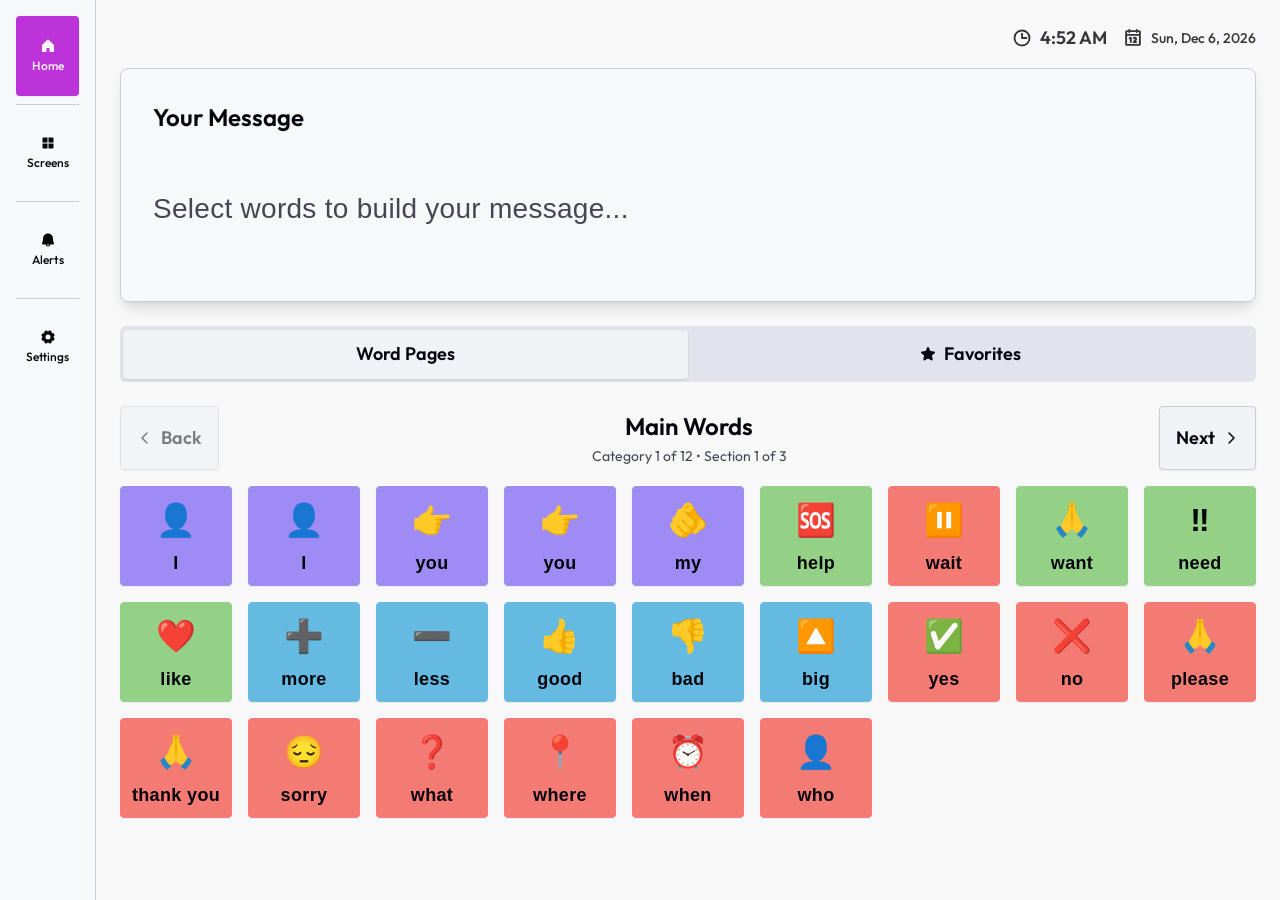
==== commit 5adf0713: "It's Alive" ====
--- a/PWA_Shell/PWA/index.html
+++ b/PWA_Shell/PWA/index.html
@@ -4,53 +4,34 @@
 <head>
     <meta charset="UTF-8" />
     <meta name="viewport" content="width=device-width, initial-scale=1.0, maximum-scale=1.0, user-scalable=no, viewport-fit=cover" />
+    <meta name="theme-color" content="#667eea" />
+    <meta name="description" content="An AAC Speech Assistant Progressive Web App for communication support" />
     
-    <!-- iOS PWA Meta Tags -->
+    <!-- PWA Manifest -->
+    <link rel="manifest" href="manifest.json" />
+    
+    <!-- iOS Meta Tags -->
     <meta name="apple-mobile-web-app-capable" content="yes" />
     <meta name="apple-mobile-web-app-status-bar-style" content="black-translucent" />
-    <meta name="apple-mobile-web-app-title" content="AccessiClock" />
+    <meta name="apple-mobile-web-app-title" content="Speakeasy" />
+    <link rel="apple-touch-icon" href="icon-192.png" />
+    <link rel="apple-touch-icon" sizes="152x152" href="icon-192.png" />
+    <link rel="apple-touch-icon" sizes="180x180" href="icon-192.png" />
+    <link rel="apple-touch-icon" sizes="167x167" href="icon-192.png" />
     
-    <!-- iOS Icons -->
-    <link rel="apple-touch-icon" href="./icon-180.png" />
-    <link rel="apple-touch-icon" sizes="152x152" href="./icon-152.png" />
-    <link rel="apple-touch-icon" sizes="167x167" href="./icon-167.png" />
-    <link rel="apple-touch-icon" sizes="180x180" href="./icon-180.png" />
+    <!-- Favicon -->
+    <link rel="icon" type="image/png" href="icon-192.png" />
     
-    <!-- Standard Icons -->
-    <link rel="icon" type="image/png" sizes="192x192" href="./icon-192.png" />
-    <link rel="icon" type="image/png" sizes="512x512" href="./icon-512.png" />
-    
-    <!-- PWA Manifest -->
-    <link rel="manifest" href="./manifest.json" />
-    
-    <!-- Theme Color -->
-    <meta name="theme-color" content="#3b82f6" />
-    <meta name="msapplication-TileColor" content="#3b82f6" />
-    
-    <title>Accessible Clock & Reminders</title>
+    <title>AAC Speech Assistant</title>
     <link rel="preconnect" href="https://fonts.googleapis.com">
     <link rel="preconnect" href="https://fonts.gstatic.com" crossorigin>
-    <link href="https://fonts.googleapis.com/css2?family=Poppins:wght@400;500;600;700&display=swap" rel="stylesheet">
-  <script type="module" crossorigin src="./app.js"></script>
+    <link rel="stylesheet" href="https://fonts.googleapis.com/css2?family=Outfit&family=Cormorant&family=Fira+Code&display=swap">
+  <script type="module" crossorigin src="./index.js"></script>
   <link rel="stylesheet" crossorigin href="./styles.css">
-<link rel="manifest" href="./manifest.json"></head>
+</head>
 
 <body>
     <div id="root"></div>
-    <script>
-        // Register service worker for PWA functionality
-        if ('serviceWorker' in navigator) {
-            window.addEventListener('load', () => {
-                navigator.serviceWorker.register('./service-worker.js')
-                    .then(registration => {
-                        console.log('Service Worker registered:', registration.scope);
-                    })
-                    .catch(error => {
-                        console.log('Service Worker registration failed:', error);
-                    });
-            });
-        }
-    </script>
 </body>
 
 </html>
--- a/PWA_Shell/PWA/styles.css
+++ b/PWA_Shell/PWA/styles.css
@@ -1 +1 @@
-@layer properties{@supports (((-webkit-hyphens:none)) and (not (margin-trim:inline))) or ((-moz-orient:inline) and (not (color:rgb(from red r g b)))){*,:before,:after,::backdrop{--tw-translate-x:0;--tw-translate-y:0;--tw-translate-z:0;--tw-rotate-x:initial;--tw-rotate-y:initial;--tw-rotate-z:initial;--tw-skew-x:initial;--tw-skew-y:initial;--tw-space-y-reverse:0;--tw-space-x-reverse:0;--tw-border-style:solid;--tw-leading:initial;--tw-font-weight:initial;--tw-tracking:initial;--tw-ordinal:initial;--tw-slashed-zero:initial;--tw-numeric-figure:initial;--tw-numeric-spacing:initial;--tw-numeric-fraction:initial;--tw-shadow:0 0 #0000;--tw-shadow-color:initial;--tw-shadow-alpha:100%;--tw-inset-shadow:0 0 #0000;--tw-inset-shadow-color:initial;--tw-inset-shadow-alpha:100%;--tw-ring-color:initial;--tw-ring-shadow:0 0 #0000;--tw-inset-ring-color:initial;--tw-inset-ring-shadow:0 0 #0000;--tw-ring-inset:initial;--tw-ring-offset-width:0px;--tw-ring-offset-color:#fff;--tw-ring-offset-shadow:0 0 #0000;--tw-outline-style:solid;--tw-blur:initial;--tw-brightness:initial;--tw-contrast:initial;--tw-grayscale:initial;--tw-hue-rotate:initial;--tw-invert:initial;--tw-opacity:initial;--tw-saturate:initial;--tw-sepia:initial;--tw-drop-shadow:initial;--tw-drop-shadow-color:initial;--tw-drop-shadow-alpha:100%;--tw-drop-shadow-size:initial;--tw-backdrop-blur:initial;--tw-backdrop-brightness:initial;--tw-backdrop-contrast:initial;--tw-backdrop-grayscale:initial;--tw-backdrop-hue-rotate:initial;--tw-backdrop-invert:initial;--tw-backdrop-opacity:initial;--tw-backdrop-saturate:initial;--tw-backdrop-sepia:initial;--tw-duration:initial;--tw-ease:initial;--tw-content:"";--tw-scale-x:1;--tw-scale-y:1;--tw-scale-z:1;--tw-animation-delay:0s;--tw-animation-direction:normal;--tw-animation-duration:initial;--tw-animation-fill-mode:none;--tw-animation-iteration-count:1;--tw-enter-blur:0;--tw-enter-opacity:1;--tw-enter-rotate:0;--tw-enter-scale:1;--tw-enter-translate-x:0;--tw-enter-translate-y:0;--tw-exit-blur:0;--tw-exit-opacity:1;--tw-exit-rotate:0;--tw-exit-scale:1;--tw-exit-translate-x:0;--tw-exit-translate-y:0}}}@layer theme{:root,:host{--font-sans:ui-sans-serif,system-ui,sans-serif,"Apple Color Emoji","Segoe UI Emoji","Segoe UI Symbol","Noto Color Emoji";--font-mono:ui-monospace,SFMono-Regular,Menlo,Monaco,Consolas,"Liberation Mono","Courier New",monospace;--color-gray-200:oklch(92.8% .006 264.531);--color-black:#000;--color-white:#fff;--container-sm:24rem;--container-md:28rem;--container-lg:32rem;--container-2xl:42rem;--container-4xl:56rem;--text-xs:.75rem;--text-xs--line-height:calc(1/.75);--text-sm:.875rem;--text-sm--line-height:calc(1.25/.875);--text-base:1rem;--text-base--line-height: 1.5 ;--text-lg:1.125rem;--text-lg--line-height:calc(1.75/1.125);--text-xl:1.25rem;--text-xl--line-height:calc(1.75/1.25);--text-2xl:1.5rem;--text-2xl--line-height:calc(2/1.5);--text-3xl:1.875rem;--text-3xl--line-height: 1.2 ;--text-4xl:2.25rem;--text-4xl--line-height:calc(2.5/2.25);--text-5xl:3rem;--text-5xl--line-height:1;--text-6xl:3.75rem;--text-6xl--line-height:1;--text-7xl:4.5rem;--text-7xl--line-height:1;--text-8xl:6rem;--text-8xl--line-height:1;--text-9xl:8rem;--text-9xl--line-height:1;--font-weight-normal:400;--font-weight-medium:500;--font-weight-semibold:600;--font-weight-bold:700;--tracking-tight:-.025em;--tracking-widest:.1em;--leading-relaxed:1.625;--radius-xs:.125rem;--radius-sm:calc(var(--radius) - 4px);--radius-md:calc(var(--radius) - 2px);--radius-lg:var(--radius);--radius-xl:calc(var(--radius) + 4px);--radius-2xl:calc(var(--radius)*3);--radius-3xl:1.5rem;--drop-shadow-lg:0 4px 4px #00000026;--ease-in-out:cubic-bezier(.4,0,.2,1);--animate-pulse:pulse 2s cubic-bezier(.4,0,.6,1)infinite;--blur-sm:8px;--aspect-video:16/9;--default-transition-duration:.15s;--default-transition-timing-function:cubic-bezier(.4,0,.2,1);--default-font-family:var(--font-sans);--default-mono-font-family:var(--font-mono);--color-border:var(--border);--radius-full:9999px}}@layer base{.dark,.dark-theme{--sage-1:#101211;--sage-2:#171918;--sage-3:#202221;--sage-4:#272a29;--sage-5:#2e3130;--sage-6:#373b39;--sage-7:#444947;--sage-8:#5b625f;--sage-9:#63706b;--sage-10:#717d79;--sage-11:#adb5b2;--sage-12:#eceeed}@supports (color:color(display-p3 1 1 1)){@media(color-gamut:p3){.dark,.dark-theme{--sage-1:color(display-p3 .064 .07 .067);--sage-2:color(display-p3 .092 .098 .094);--sage-3:color(display-p3 .128 .135 .131);--sage-4:color(display-p3 .155 .164 .159);--sage-5:color(display-p3 .183 .193 .188);--sage-6:color(display-p3 .218 .23 .224);--sage-7:color(display-p3 .269 .285 .277);--sage-8:color(display-p3 .362 .382 .373);--sage-9:color(display-p3 .398 .438 .421);--sage-10:color(display-p3 .453 .49 .474);--sage-11:color(display-p3 .685 .709 .697);--sage-12:color(display-p3 .927 .933 .93)}}}:root,.light,.light-theme{--olive-1:#fcfdfc;--olive-2:#f8faf8;--olive-3:#eff1ef;--olive-4:#e7e9e7;--olive-5:#dfe2df;--olive-6:#d7dad7;--olive-7:#cccfcc;--olive-8:#b9bcb8;--olive-9:#898e87;--olive-10:#7f847d;--olive-11:#60655f;--olive-12:#1d211c}@supports (color:color(display-p3 1 1 1)){@media(color-gamut:p3){:root,.light,.light-theme{--olive-1:color(display-p3 .989 .992 .989);--olive-2:color(display-p3 .974 .98 .973);--olive-3:color(display-p3 .939 .945 .937);--olive-4:color(display-p3 .907 .914 .905);--olive-5:color(display-p3 .878 .885 .875);--olive-6:color(display-p3 .846 .855 .843);--olive-7:color(display-p3 .803 .812 .8);--olive-8:color(display-p3 .727 .738 .723);--olive-9:color(display-p3 .541 .556 .532);--olive-10:color(display-p3 .5 .515 .491);--olive-11:color(display-p3 .38 .395 .374);--olive-12:color(display-p3 .117 .129 .111)}}}.dark,.dark-theme{--olive-1:#111210;--olive-2:#181917;--olive-3:#212220;--olive-4:#282a27;--olive-5:#2f312e;--olive-6:#383a36;--olive-7:#454843;--olive-8:#5c625b;--olive-9:#687066;--olive-10:#767d74;--olive-11:#afb5ad;--olive-12:#eceeec}@supports (color:color(display-p3 1 1 1)){@media(color-gamut:p3){.dark,.dark-theme{--olive-1:color(display-p3 .067 .07 .063);--olive-2:color(display-p3 .095 .098 .091);--olive-3:color(display-p3 .131 .135 .126);--olive-4:color(display-p3 .158 .163 .153);--olive-5:color(display-p3 .186 .192 .18);--olive-6:color(display-p3 .221 .229 .215);--olive-7:color(display-p3 .273 .284 .266);--olive-8:color(display-p3 .365 .382 .359);--olive-9:color(display-p3 .414 .438 .404);--olive-10:color(display-p3 .467 .49 .458);--olive-11:color(display-p3 .69 .709 .682);--olive-12:color(display-p3 .927 .933 .926)}}}:root,.light,.light-theme{--sand-1:#fdfdfc;--sand-2:#f9f9f8;--sand-3:#f1f0ef;--sand-4:#e9e8e6;--sand-5:#e2e1de;--sand-6:#dad9d6;--sand-7:#cfceca;--sand-8:#bcbbb5;--sand-9:#8d8d86;--sand-10:#82827c;--sand-11:#63635e;--sand-12:#21201c}@supports (color:color(display-p3 1 1 1)){@media(color-gamut:p3){:root,.light,.light-theme{--sand-1:color(display-p3 .992 .992 .989);--sand-2:color(display-p3 .977 .977 .973);--sand-3:color(display-p3 .943 .942 .936);--sand-4:color(display-p3 .913 .912 .903);--sand-5:color(display-p3 .885 .883 .873);--sand-6:color(display-p3 .854 .852 .839);--sand-7:color(display-p3 .813 .81 .794);--sand-8:color(display-p3 .738 .734 .713);--sand-9:color(display-p3 .553 .553 .528);--sand-10:color(display-p3 .511 .511 .488);--sand-11:color(display-p3 .388 .388 .37);--sand-12:color(display-p3 .129 .126 .111)}}}.dark,.dark-theme{--sand-1:#111110;--sand-2:#191918;--sand-3:#222221;--sand-4:#2a2a28;--sand-5:#31312e;--sand-6:#3b3a37;--sand-7:#494844;--sand-8:#62605b;--sand-9:#6f6d66;--sand-10:#7c7b74;--sand-11:#b5b3ad;--sand-12:#eeeeec}@supports (color:color(display-p3 1 1 1)){@media(color-gamut:p3){.dark,.dark-theme{--sand-1:color(display-p3 .067 .067 .063);--sand-2:color(display-p3 .098 .098 .094);--sand-3:color(display-p3 .135 .135 .129);--sand-4:color(display-p3 .164 .163 .156);--sand-5:color(display-p3 .193 .192 .183);--sand-6:color(display-p3 .23 .229 .217);--sand-7:color(display-p3 .285 .282 .267);--sand-8:color(display-p3 .384 .378 .357);--sand-9:color(display-p3 .434 .428 .403);--sand-10:color(display-p3 .487 .481 .456);--sand-11:color(display-p3 .707 .703 .68);--sand-12:color(display-p3 .933 .933 .926)}}}:root,.light,.light-theme{--red-1:#fffcfc;--red-2:#fff7f7;--red-3:#feebec;--red-4:#ffdbdc;--red-5:#ffcdce;--red-6:#fdbdbe;--red-7:#f4a9aa;--red-8:#eb8e90;--red-9:#e5484d;--red-10:#dc3e42;--red-11:#ce2c31;--red-12:#641723}@supports (color:color(display-p3 1 1 1)){@media(color-gamut:p3){:root,.light,.light-theme{--red-1:color(display-p3 .998 .989 .988);--red-2:color(display-p3 .995 .971 .971);--red-3:color(display-p3 .985 .925 .925);--red-4:color(display-p3 .999 .866 .866);--red-5:color(display-p3 .984 .812 .811);--red-6:color(display-p3 .955 .751 .749);--red-7:color(display-p3 .915 .675 .672);--red-8:color(display-p3 .872 .575 .572);--red-9:color(display-p3 .83 .329 .324);--red-10:color(display-p3 .798 .294 .285);--red-11:color(display-p3 .744 .234 .222);--red-12:color(display-p3 .36 .115 .143)}}}.dark,.dark-theme{--red-1:#191111;--red-2:#201314;--red-3:#3b1219;--red-4:#500f1c;--red-5:#611623;--red-6:#72232d;--red-7:#8c333a;--red-8:#b54548;--red-9:#e5484d;--red-10:#ec5d5e;--red-11:#ff9592;--red-12:#ffd1d9}@supports (color:color(display-p3 1 1 1)){@media(color-gamut:p3){.dark,.dark-theme{--red-1:color(display-p3 .093 .068 .067);--red-2:color(display-p3 .118 .077 .079);--red-3:color(display-p3 .211 .081 .099);--red-4:color(display-p3 .287 .079 .113);--red-5:color(display-p3 .348 .11 .142);--red-6:color(display-p3 .414 .16 .183);--red-7:color(display-p3 .508 .224 .236);--red-8:color(display-p3 .659 .298 .297);--red-9:color(display-p3 .83 .329 .324);--red-10:color(display-p3 .861 .403 .387);--red-11:color(display-p3 1 .57 .55);--red-12:color(display-p3 .971 .826 .852)}}}:root,.light,.light-theme{--ruby-1:#fffcfd;--ruby-2:#fff7f8;--ruby-3:#feeaed;--ruby-4:#ffdce1;--ruby-5:#ffced6;--ruby-6:#f8bfc8;--ruby-7:#efacb8;--ruby-8:#e592a3;--ruby-9:#e54666;--ruby-10:#dc3b5d;--ruby-11:#ca244d;--ruby-12:#64172b}@supports (color:color(display-p3 1 1 1)){@media(color-gamut:p3){:root,.light,.light-theme{--ruby-1:color(display-p3 .998 .989 .992);--ruby-2:color(display-p3 .995 .971 .974);--ruby-3:color(display-p3 .983 .92 .928);--ruby-4:color(display-p3 .987 .869 .885);--ruby-5:color(display-p3 .968 .817 .839);--ruby-6:color(display-p3 .937 .758 .786);--ruby-7:color(display-p3 .897 .685 .721);--ruby-8:color(display-p3 .851 .588 .639);--ruby-9:color(display-p3 .83 .323 .408);--ruby-10:color(display-p3 .795 .286 .375);--ruby-11:color(display-p3 .728 .211 .311);--ruby-12:color(display-p3 .36 .115 .171)}}}.dark,.dark-theme{--ruby-1:#191113;--ruby-2:#1e1517;--ruby-3:#3a141e;--ruby-4:#4e1325;--ruby-5:#5e1a2e;--ruby-6:#6f2539;--ruby-7:#883447;--ruby-8:#b3445a;--ruby-9:#e54666;--ruby-10:#ec5a72;--ruby-11:#ff949d;--ruby-12:#fed2e1}@supports (color:color(display-p3 1 1 1)){@media(color-gamut:p3){.dark,.dark-theme{--ruby-1:color(display-p3 .093 .068 .074);--ruby-2:color(display-p3 .113 .083 .089);--ruby-3:color(display-p3 .208 .088 .117);--ruby-4:color(display-p3 .279 .092 .147);--ruby-5:color(display-p3 .337 .12 .18);--ruby-6:color(display-p3 .401 .166 .223);--ruby-7:color(display-p3 .495 .224 .281);--ruby-8:color(display-p3 .652 .295 .359);--ruby-9:color(display-p3 .83 .323 .408);--ruby-10:color(display-p3 .857 .392 .455);--ruby-11:color(display-p3 1 .57 .59);--ruby-12:color(display-p3 .968 .83 .88)}}}:root,.light,.light-theme{--crimson-1:#fffcfd;--crimson-2:#fef7f9;--crimson-3:#ffe9f0;--crimson-4:#fedce7;--crimson-5:#facedd;--crimson-6:#f3bed1;--crimson-7:#eaacc3;--crimson-8:#e093b2;--crimson-9:#e93d82;--crimson-10:#df3478;--crimson-11:#cb1d63;--crimson-12:#621639}@supports (color:color(display-p3 1 1 1)){@media(color-gamut:p3){:root,.light,.light-theme{--crimson-1:color(display-p3 .998 .989 .992);--crimson-2:color(display-p3 .991 .969 .976);--crimson-3:color(display-p3 .987 .917 .941);--crimson-4:color(display-p3 .975 .866 .904);--crimson-5:color(display-p3 .953 .813 .864);--crimson-6:color(display-p3 .921 .755 .817);--crimson-7:color(display-p3 .88 .683 .761);--crimson-8:color(display-p3 .834 .592 .694);--crimson-9:color(display-p3 .843 .298 .507);--crimson-10:color(display-p3 .807 .266 .468);--crimson-11:color(display-p3 .731 .195 .388);--crimson-12:color(display-p3 .352 .111 .221)}}}.dark,.dark-theme{--crimson-1:#191114;--crimson-2:#201318;--crimson-3:#381525;--crimson-4:#4d122f;--crimson-5:#5c1839;--crimson-6:#6d2545;--crimson-7:#873356;--crimson-8:#b0436e;--crimson-9:#e93d82;--crimson-10:#ee518a;--crimson-11:#ff92ad;--crimson-12:#fdd3e8}@supports (color:color(display-p3 1 1 1)){@media(color-gamut:p3){.dark,.dark-theme{--crimson-1:color(display-p3 .093 .068 .078);--crimson-2:color(display-p3 .117 .078 .095);--crimson-3:color(display-p3 .203 .091 .143);--crimson-4:color(display-p3 .277 .087 .182);--crimson-5:color(display-p3 .332 .115 .22);--crimson-6:color(display-p3 .394 .162 .268);--crimson-7:color(display-p3 .489 .222 .336);--crimson-8:color(display-p3 .638 .289 .429);--crimson-9:color(display-p3 .843 .298 .507);--crimson-10:color(display-p3 .864 .364 .539);--crimson-11:color(display-p3 1 .56 .66);--crimson-12:color(display-p3 .966 .834 .906)}}}:root,.light,.light-theme{--pink-1:#fffcfe;--pink-2:#fef7fb;--pink-3:#fee9f5;--pink-4:#fbdcef;--pink-5:#f6cee7;--pink-6:#efbfdd;--pink-7:#e7acd0;--pink-8:#dd93c2;--pink-9:#d6409f;--pink-10:#cf3897;--pink-11:#c2298a;--pink-12:#651249}@supports (color:color(display-p3 1 1 1)){@media(color-gamut:p3){:root,.light,.light-theme{--pink-1:color(display-p3 .998 .989 .996);--pink-2:color(display-p3 .992 .97 .985);--pink-3:color(display-p3 .981 .917 .96);--pink-4:color(display-p3 .963 .867 .932);--pink-5:color(display-p3 .939 .815 .899);--pink-6:color(display-p3 .907 .756 .859);--pink-7:color(display-p3 .869 .683 .81);--pink-8:color(display-p3 .825 .59 .751);--pink-9:color(display-p3 .775 .297 .61);--pink-10:color(display-p3 .748 .27 .581);--pink-11:color(display-p3 .698 .219 .528);--pink-12:color(display-p3 .363 .101 .279)}}}.dark,.dark-theme{--pink-1:#191117;--pink-2:#21121d;--pink-3:#37172f;--pink-4:#4b143d;--pink-5:#591c47;--pink-6:#692955;--pink-7:#833869;--pink-8:#a84885;--pink-9:#d6409f;--pink-10:#de51a8;--pink-11:#ff8dcc;--pink-12:#fdd1ea}@supports (color:color(display-p3 1 1 1)){@media(color-gamut:p3){.dark,.dark-theme{--pink-1:color(display-p3 .093 .068 .089);--pink-2:color(display-p3 .121 .073 .11);--pink-3:color(display-p3 .198 .098 .179);--pink-4:color(display-p3 .271 .095 .231);--pink-5:color(display-p3 .32 .127 .273);--pink-6:color(display-p3 .382 .177 .326);--pink-7:color(display-p3 .477 .238 .405);--pink-8:color(display-p3 .612 .304 .51);--pink-9:color(display-p3 .775 .297 .61);--pink-10:color(display-p3 .808 .356 .645);--pink-11:color(display-p3 1 .535 .78);--pink-12:color(display-p3 .964 .826 .912)}}}:root,.light,.light-theme{--plum-1:#fefcff;--plum-2:#fdf7fd;--plum-3:#fbebfb;--plum-4:#f7def8;--plum-5:#f2d1f3;--plum-6:#e9c2ec;--plum-7:#deade3;--plum-8:#cf91d8;--plum-9:#ab4aba;--plum-10:#a144af;--plum-11:#953ea3;--plum-12:#53195d}@supports (color:color(display-p3 1 1 1)){@media(color-gamut:p3){:root,.light,.light-theme{--plum-1:color(display-p3 .995 .988 .999);--plum-2:color(display-p3 .988 .971 .99);--plum-3:color(display-p3 .973 .923 .98);--plum-4:color(display-p3 .953 .875 .966);--plum-5:color(display-p3 .926 .825 .945);--plum-6:color(display-p3 .89 .765 .916);--plum-7:color(display-p3 .84 .686 .877);--plum-8:color(display-p3 .775 .58 .832);--plum-9:color(display-p3 .624 .313 .708);--plum-10:color(display-p3 .587 .29 .667);--plum-11:color(display-p3 .543 .263 .619);--plum-12:color(display-p3 .299 .114 .352)}}}.dark,.dark-theme{--plum-1:#181118;--plum-2:#201320;--plum-3:#351a35;--plum-4:#451d47;--plum-5:#512454;--plum-6:#5e3061;--plum-7:#734079;--plum-8:#92549c;--plum-9:#ab4aba;--plum-10:#b658c4;--plum-11:#e796f3;--plum-12:#f4d4f4}@supports (color:color(display-p3 1 1 1)){@media(color-gamut:p3){.dark,.dark-theme{--plum-1:color(display-p3 .09 .068 .092);--plum-2:color(display-p3 .118 .077 .121);--plum-3:color(display-p3 .192 .105 .202);--plum-4:color(display-p3 .25 .121 .271);--plum-5:color(display-p3 .293 .152 .319);--plum-6:color(display-p3 .343 .198 .372);--plum-7:color(display-p3 .424 .262 .461);--plum-8:color(display-p3 .54 .341 .595);--plum-9:color(display-p3 .624 .313 .708);--plum-10:color(display-p3 .666 .365 .748);--plum-11:color(display-p3 .86 .602 .933);--plum-12:color(display-p3 .936 .836 .949)}}}:root,.light,.light-theme{--purple-1:#fefcfe;--purple-2:#fbf7fe;--purple-3:#f7edfe;--purple-4:#f2e2fc;--purple-5:#ead5f9;--purple-6:#e0c4f4;--purple-7:#d1afec;--purple-8:#be93e4;--purple-9:#8e4ec6;--purple-10:#8347b9;--purple-11:#8145b5;--purple-12:#402060}@supports (color:color(display-p3 1 1 1)){@media(color-gamut:p3){:root,.light,.light-theme{--purple-1:color(display-p3 .995 .988 .996);--purple-2:color(display-p3 .983 .971 .993);--purple-3:color(display-p3 .963 .931 .989);--purple-4:color(display-p3 .937 .888 .981);--purple-5:color(display-p3 .904 .837 .966);--purple-6:color(display-p3 .86 .774 .942);--purple-7:color(display-p3 .799 .69 .91);--purple-8:color(display-p3 .719 .583 .874);--purple-9:color(display-p3 .523 .318 .751);--purple-10:color(display-p3 .483 .289 .7);--purple-11:color(display-p3 .473 .281 .687);--purple-12:color(display-p3 .234 .132 .363)}}}.dark,.dark-theme{--purple-1:#18111b;--purple-2:#1e1523;--purple-3:#301c3b;--purple-4:#3d224e;--purple-5:#48295c;--purple-6:#54346b;--purple-7:#664282;--purple-8:#8457aa;--purple-9:#8e4ec6;--purple-10:#9a5cd0;--purple-11:#d19dff;--purple-12:#ecd9fa}@supports (color:color(display-p3 1 1 1)){@media(color-gamut:p3){.dark,.dark-theme{--purple-1:color(display-p3 .09 .068 .103);--purple-2:color(display-p3 .113 .082 .134);--purple-3:color(display-p3 .175 .112 .224);--purple-4:color(display-p3 .224 .137 .297);--purple-5:color(display-p3 .264 .167 .349);--purple-6:color(display-p3 .311 .208 .406);--purple-7:color(display-p3 .381 .266 .496);--purple-8:color(display-p3 .49 .349 .649);--purple-9:color(display-p3 .523 .318 .751);--purple-10:color(display-p3 .57 .373 .791);--purple-11:color(display-p3 .8 .62 1);--purple-12:color(display-p3 .913 .854 .971)}}}:root,.light,.light-theme{--violet-1:#fdfcfe;--violet-2:#faf8ff;--violet-3:#f4f0fe;--violet-4:#ebe4ff;--violet-5:#e1d9ff;--violet-6:#d4cafe;--violet-7:#c2b5f5;--violet-8:#aa99ec;--violet-9:#6e56cf;--violet-10:#654dc4;--violet-11:#6550b9;--violet-12:#2f265f}@supports (color:color(display-p3 1 1 1)){@media(color-gamut:p3){:root,.light,.light-theme{--violet-1:color(display-p3 .991 .988 .995);--violet-2:color(display-p3 .978 .974 .998);--violet-3:color(display-p3 .953 .943 .993);--violet-4:color(display-p3 .916 .897 1);--violet-5:color(display-p3 .876 .851 1);--violet-6:color(display-p3 .825 .793 .981);--violet-7:color(display-p3 .752 .712 .943);--violet-8:color(display-p3 .654 .602 .902);--violet-9:color(display-p3 .417 .341 .784);--violet-10:color(display-p3 .381 .306 .741);--violet-11:color(display-p3 .383 .317 .702);--violet-12:color(display-p3 .179 .15 .359)}}}.dark,.dark-theme{--violet-1:#14121f;--violet-2:#1b1525;--violet-3:#291f43;--violet-4:#33255b;--violet-5:#3c2e69;--violet-6:#473876;--violet-7:#56468b;--violet-8:#6958ad;--violet-9:#6e56cf;--violet-10:#7d66d9;--violet-11:#baa7ff;--violet-12:#e2ddfe}@supports (color:color(display-p3 1 1 1)){@media(color-gamut:p3){.dark,.dark-theme{--violet-1:color(display-p3 .077 .071 .118);--violet-2:color(display-p3 .101 .084 .141);--violet-3:color(display-p3 .154 .123 .256);--violet-4:color(display-p3 .191 .148 .345);--violet-5:color(display-p3 .226 .182 .396);--violet-6:color(display-p3 .269 .223 .449);--violet-7:color(display-p3 .326 .277 .53);--violet-8:color(display-p3 .399 .346 .656);--violet-9:color(display-p3 .417 .341 .784);--violet-10:color(display-p3 .477 .402 .823);--violet-11:color(display-p3 .72 .65 1);--violet-12:color(display-p3 .883 .867 .986)}}}:root,.light,.light-theme{--iris-1:#fdfdff;--iris-2:#f8f8ff;--iris-3:#f0f1fe;--iris-4:#e6e7ff;--iris-5:#dadcff;--iris-6:#cbcdff;--iris-7:#b8baf8;--iris-8:#9b9ef0;--iris-9:#5b5bd6;--iris-10:#5151cd;--iris-11:#5753c6;--iris-12:#272962}@supports (color:color(display-p3 1 1 1)){@media(color-gamut:p3){:root,.light,.light-theme{--iris-1:color(display-p3 .992 .992 .999);--iris-2:color(display-p3 .972 .973 .998);--iris-3:color(display-p3 .943 .945 .992);--iris-4:color(display-p3 .902 .906 1);--iris-5:color(display-p3 .857 .861 1);--iris-6:color(display-p3 .799 .805 .987);--iris-7:color(display-p3 .721 .727 .955);--iris-8:color(display-p3 .61 .619 .918);--iris-9:color(display-p3 .357 .357 .81);--iris-10:color(display-p3 .318 .318 .774);--iris-11:color(display-p3 .337 .326 .748);--iris-12:color(display-p3 .154 .161 .371)}}}.dark,.dark-theme{--iris-1:#13131e;--iris-2:#171625;--iris-3:#202248;--iris-4:#262a65;--iris-5:#303374;--iris-6:#3d3e82;--iris-7:#4a4a95;--iris-8:#5958b1;--iris-9:#5b5bd6;--iris-10:#6e6ade;--iris-11:#b1a9ff;--iris-12:#e0dffe}@supports (color:color(display-p3 1 1 1)){@media(color-gamut:p3){.dark,.dark-theme{--iris-1:color(display-p3 .075 .075 .114);--iris-2:color(display-p3 .089 .086 .14);--iris-3:color(display-p3 .128 .134 .272);--iris-4:color(display-p3 .153 .165 .382);--iris-5:color(display-p3 .192 .201 .44);--iris-6:color(display-p3 .239 .241 .491);--iris-7:color(display-p3 .291 .289 .565);--iris-8:color(display-p3 .35 .345 .673);--iris-9:color(display-p3 .357 .357 .81);--iris-10:color(display-p3 .428 .416 .843);--iris-11:color(display-p3 .685 .662 1);--iris-12:color(display-p3 .878 .875 .986)}}}:root,.light,.light-theme{--indigo-1:#fdfdfe;--indigo-2:#f7f9ff;--indigo-3:#edf2fe;--indigo-4:#e1e9ff;--indigo-5:#d2deff;--indigo-6:#c1d0ff;--indigo-7:#abbdf9;--indigo-8:#8da4ef;--indigo-9:#3e63dd;--indigo-10:#3358d4;--indigo-11:#3a5bc7;--indigo-12:#1f2d5c}@supports (color:color(display-p3 1 1 1)){@media(color-gamut:p3){:root,.light,.light-theme{--indigo-1:color(display-p3 .992 .992 .996);--indigo-2:color(display-p3 .971 .977 .998);--indigo-3:color(display-p3 .933 .948 .992);--indigo-4:color(display-p3 .885 .914 1);--indigo-5:color(display-p3 .831 .87 1);--indigo-6:color(display-p3 .767 .814 .995);--indigo-7:color(display-p3 .685 .74 .957);--indigo-8:color(display-p3 .569 .639 .916);--indigo-9:color(display-p3 .276 .384 .837);--indigo-10:color(display-p3 .234 .343 .801);--indigo-11:color(display-p3 .256 .354 .755);--indigo-12:color(display-p3 .133 .175 .348)}}}.dark,.dark-theme{--indigo-1:#11131f;--indigo-2:#141726;--indigo-3:#182449;--indigo-4:#1d2e62;--indigo-5:#253974;--indigo-6:#304384;--indigo-7:#3a4f97;--indigo-8:#435db1;--indigo-9:#3e63dd;--indigo-10:#5472e4;--indigo-11:#9eb1ff;--indigo-12:#d6e1ff}@supports (color:color(display-p3 1 1 1)){@media(color-gamut:p3){.dark,.dark-theme{--indigo-1:color(display-p3 .068 .074 .118);--indigo-2:color(display-p3 .081 .089 .144);--indigo-3:color(display-p3 .105 .141 .275);--indigo-4:color(display-p3 .129 .18 .369);--indigo-5:color(display-p3 .163 .22 .439);--indigo-6:color(display-p3 .203 .262 .5);--indigo-7:color(display-p3 .245 .309 .575);--indigo-8:color(display-p3 .285 .362 .674);--indigo-9:color(display-p3 .276 .384 .837);--indigo-10:color(display-p3 .354 .445 .866);--indigo-11:color(display-p3 .63 .69 1);--indigo-12:color(display-p3 .848 .881 .99)}}}:root,.light,.light-theme{--blue-1:#fbfdff;--blue-2:#f4faff;--blue-3:#e6f4fe;--blue-4:#d5efff;--blue-5:#c2e5ff;--blue-6:#acd8fc;--blue-7:#8ec8f6;--blue-8:#5eb1ef;--blue-9:#0090ff;--blue-10:#0588f0;--blue-11:#0d74ce;--blue-12:#113264}@supports (color:color(display-p3 1 1 1)){@media(color-gamut:p3){:root,.light,.light-theme{--blue-1:color(display-p3 .986 .992 .999);--blue-2:color(display-p3 .96 .979 .998);--blue-3:color(display-p3 .912 .956 .991);--blue-4:color(display-p3 .853 .932 1);--blue-5:color(display-p3 .788 .894 .998);--blue-6:color(display-p3 .709 .843 .976);--blue-7:color(display-p3 .606 .777 .947);--blue-8:color(display-p3 .451 .688 .917);--blue-9:color(display-p3 .247 .556 .969);--blue-10:color(display-p3 .234 .523 .912);--blue-11:color(display-p3 .15 .44 .84);--blue-12:color(display-p3 .102 .193 .379)}}}.dark,.dark-theme{--blue-1:#0d1520;--blue-2:#111927;--blue-3:#0d2847;--blue-4:#003362;--blue-5:#004074;--blue-6:#104d87;--blue-7:#205d9e;--blue-8:#2870bd;--blue-9:#0090ff;--blue-10:#3b9eff;--blue-11:#70b8ff;--blue-12:#c2e6ff}@supports (color:color(display-p3 1 1 1)){@media(color-gamut:p3){.dark,.dark-theme{--blue-1:color(display-p3 .057 .081 .122);--blue-2:color(display-p3 .072 .098 .147);--blue-3:color(display-p3 .078 .154 .27);--blue-4:color(display-p3 .033 .197 .37);--blue-5:color(display-p3 .08 .245 .441);--blue-6:color(display-p3 .14 .298 .511);--blue-7:color(display-p3 .195 .361 .6);--blue-8:color(display-p3 .239 .434 .72);--blue-9:color(display-p3 .247 .556 .969);--blue-10:color(display-p3 .344 .612 .973);--blue-11:color(display-p3 .49 .72 1);--blue-12:color(display-p3 .788 .898 .99)}}}:root,.light,.light-theme{--cyan-1:#fafdfe;--cyan-2:#f2fafb;--cyan-3:#def7f9;--cyan-4:#caf1f6;--cyan-5:#b5e9f0;--cyan-6:#9ddde7;--cyan-7:#7dcedc;--cyan-8:#3db9cf;--cyan-9:#00a2c7;--cyan-10:#0797b9;--cyan-11:#107d98;--cyan-12:#0d3c48}@supports (color:color(display-p3 1 1 1)){@media(color-gamut:p3){:root,.light,.light-theme{--cyan-1:color(display-p3 .982 .992 .996);--cyan-2:color(display-p3 .955 .981 .984);--cyan-3:color(display-p3 .888 .965 .975);--cyan-4:color(display-p3 .821 .941 .959);--cyan-5:color(display-p3 .751 .907 .935);--cyan-6:color(display-p3 .671 .862 .9);--cyan-7:color(display-p3 .564 .8 .854);--cyan-8:color(display-p3 .388 .715 .798);--cyan-9:color(display-p3 .282 .627 .765);--cyan-10:color(display-p3 .264 .583 .71);--cyan-11:color(display-p3 .08 .48 .63);--cyan-12:color(display-p3 .108 .232 .277)}}}.dark,.dark-theme{--cyan-1:#0b161a;--cyan-2:#101b20;--cyan-3:#082c36;--cyan-4:#003848;--cyan-5:#004558;--cyan-6:#045468;--cyan-7:#12677e;--cyan-8:#11809c;--cyan-9:#00a2c7;--cyan-10:#23afd0;--cyan-11:#4ccce6;--cyan-12:#b6ecf7}@supports (color:color(display-p3 1 1 1)){@media(color-gamut:p3){.dark,.dark-theme{--cyan-1:color(display-p3 .053 .085 .098);--cyan-2:color(display-p3 .072 .105 .122);--cyan-3:color(display-p3 .073 .168 .209);--cyan-4:color(display-p3 .063 .216 .277);--cyan-5:color(display-p3 .091 .267 .336);--cyan-6:color(display-p3 .137 .324 .4);--cyan-7:color(display-p3 .186 .398 .484);--cyan-8:color(display-p3 .23 .496 .6);--cyan-9:color(display-p3 .282 .627 .765);--cyan-10:color(display-p3 .331 .675 .801);--cyan-11:color(display-p3 .446 .79 .887);--cyan-12:color(display-p3 .757 .919 .962)}}}:root,.light,.light-theme{--teal-1:#fafefd;--teal-2:#f3fbf9;--teal-3:#e0f8f3;--teal-4:#ccf3ea;--teal-5:#b8eae0;--teal-6:#a1ded2;--teal-7:#83cdc1;--teal-8:#53b9ab;--teal-9:#12a594;--teal-10:#0d9b8a;--teal-11:#008573;--teal-12:#0d3d38}@supports (color:color(display-p3 1 1 1)){@media(color-gamut:p3){:root,.light,.light-theme{--teal-1:color(display-p3 .983 .996 .992);--teal-2:color(display-p3 .958 .983 .976);--teal-3:color(display-p3 .895 .971 .952);--teal-4:color(display-p3 .831 .949 .92);--teal-5:color(display-p3 .761 .914 .878);--teal-6:color(display-p3 .682 .864 .825);--teal-7:color(display-p3 .581 .798 .756);--teal-8:color(display-p3 .433 .716 .671);--teal-9:color(display-p3 .297 .637 .581);--teal-10:color(display-p3 .275 .599 .542);--teal-11:color(display-p3 .08 .5 .43);--teal-12:color(display-p3 .11 .235 .219)}}}.dark,.dark-theme{--teal-1:#0d1514;--teal-2:#111c1b;--teal-3:#0d2d2a;--teal-4:#023b37;--teal-5:#084843;--teal-6:#145750;--teal-7:#1c6961;--teal-8:#207e73;--teal-9:#12a594;--teal-10:#0eb39e;--teal-11:#0bd8b6;--teal-12:#adf0dd}@supports (color:color(display-p3 1 1 1)){@media(color-gamut:p3){.dark,.dark-theme{--teal-1:color(display-p3 .059 .083 .079);--teal-2:color(display-p3 .075 .11 .107);--teal-3:color(display-p3 .087 .175 .165);--teal-4:color(display-p3 .087 .227 .214);--teal-5:color(display-p3 .12 .277 .261);--teal-6:color(display-p3 .162 .335 .314);--teal-7:color(display-p3 .205 .406 .379);--teal-8:color(display-p3 .245 .489 .453);--teal-9:color(display-p3 .297 .637 .581);--teal-10:color(display-p3 .319 .69 .62);--teal-11:color(display-p3 .388 .835 .719);--teal-12:color(display-p3 .734 .934 .87)}}}:root,.light,.light-theme{--jade-1:#fbfefd;--jade-2:#f4fbf7;--jade-3:#e6f7ed;--jade-4:#d6f1e3;--jade-5:#c3e9d7;--jade-6:#acdec8;--jade-7:#8bceb6;--jade-8:#56ba9f;--jade-9:#29a383;--jade-10:#26997b;--jade-11:#208368;--jade-12:#1d3b31}@supports (color:color(display-p3 1 1 1)){@media(color-gamut:p3){:root,.light,.light-theme{--jade-1:color(display-p3 .986 .996 .992);--jade-2:color(display-p3 .962 .983 .969);--jade-3:color(display-p3 .912 .965 .932);--jade-4:color(display-p3 .858 .941 .893);--jade-5:color(display-p3 .795 .909 .847);--jade-6:color(display-p3 .715 .864 .791);--jade-7:color(display-p3 .603 .802 .718);--jade-8:color(display-p3 .44 .72 .629);--jade-9:color(display-p3 .319 .63 .521);--jade-10:color(display-p3 .299 .592 .488);--jade-11:color(display-p3 .15 .5 .37);--jade-12:color(display-p3 .142 .229 .194)}}}.dark,.dark-theme{--jade-1:#0d1512;--jade-2:#121c18;--jade-3:#0f2e22;--jade-4:#0b3b2c;--jade-5:#114837;--jade-6:#1b5745;--jade-7:#246854;--jade-8:#2a7e68;--jade-9:#29a383;--jade-10:#27b08b;--jade-11:#1fd8a4;--jade-12:#adf0d4}@supports (color:color(display-p3 1 1 1)){@media(color-gamut:p3){.dark,.dark-theme{--jade-1:color(display-p3 .059 .083 .071);--jade-2:color(display-p3 .078 .11 .094);--jade-3:color(display-p3 .091 .176 .138);--jade-4:color(display-p3 .102 .228 .177);--jade-5:color(display-p3 .133 .279 .221);--jade-6:color(display-p3 .174 .334 .273);--jade-7:color(display-p3 .219 .402 .335);--jade-8:color(display-p3 .263 .488 .411);--jade-9:color(display-p3 .319 .63 .521);--jade-10:color(display-p3 .338 .68 .555);--jade-11:color(display-p3 .4 .835 .656);--jade-12:color(display-p3 .734 .934 .838)}}}:root,.light,.light-theme{--green-1:#fbfefc;--green-2:#f4fbf6;--green-3:#e6f6eb;--green-4:#d6f1df;--green-5:#c4e8d1;--green-6:#adddc0;--green-7:#8eceaa;--green-8:#5bb98b;--green-9:#30a46c;--green-10:#2b9a66;--green-11:#218358;--green-12:#193b2d}@supports (color:color(display-p3 1 1 1)){@media(color-gamut:p3){:root,.light,.light-theme{--green-1:color(display-p3 .986 .996 .989);--green-2:color(display-p3 .963 .983 .967);--green-3:color(display-p3 .913 .964 .925);--green-4:color(display-p3 .859 .94 .879);--green-5:color(display-p3 .796 .907 .826);--green-6:color(display-p3 .718 .863 .761);--green-7:color(display-p3 .61 .801 .675);--green-8:color(display-p3 .451 .715 .559);--green-9:color(display-p3 .332 .634 .442);--green-10:color(display-p3 .308 .595 .417);--green-11:color(display-p3 .19 .5 .32);--green-12:color(display-p3 .132 .228 .18)}}}.dark,.dark-theme{--green-1:#0e1512;--green-2:#121b17;--green-3:#132d21;--green-4:#113b29;--green-5:#174933;--green-6:#20573e;--green-7:#28684a;--green-8:#2f7c57;--green-9:#30a46c;--green-10:#33b074;--green-11:#3dd68c;--green-12:#b1f1cb}@supports (color:color(display-p3 1 1 1)){@media(color-gamut:p3){.dark,.dark-theme{--green-1:color(display-p3 .062 .083 .071);--green-2:color(display-p3 .079 .106 .09);--green-3:color(display-p3 .1 .173 .133);--green-4:color(display-p3 .115 .229 .166);--green-5:color(display-p3 .147 .282 .206);--green-6:color(display-p3 .185 .338 .25);--green-7:color(display-p3 .227 .403 .298);--green-8:color(display-p3 .27 .479 .351);--green-9:color(display-p3 .332 .634 .442);--green-10:color(display-p3 .357 .682 .474);--green-11:color(display-p3 .434 .828 .573);--green-12:color(display-p3 .747 .938 .807)}}}:root,.light,.light-theme{--grass-1:#fbfefb;--grass-2:#f5fbf5;--grass-3:#e9f6e9;--grass-4:#daf1db;--grass-5:#c9e8ca;--grass-6:#b2ddb5;--grass-7:#94ce9a;--grass-8:#65ba74;--grass-9:#46a758;--grass-10:#3e9b4f;--grass-11:#2a7e3b;--grass-12:#203c25}@supports (color:color(display-p3 1 1 1)){@media(color-gamut:p3){:root,.light,.light-theme{--grass-1:color(display-p3 .986 .996 .985);--grass-2:color(display-p3 .966 .983 .964);--grass-3:color(display-p3 .923 .965 .917);--grass-4:color(display-p3 .872 .94 .865);--grass-5:color(display-p3 .811 .908 .802);--grass-6:color(display-p3 .733 .864 .724);--grass-7:color(display-p3 .628 .803 .622);--grass-8:color(display-p3 .477 .72 .482);--grass-9:color(display-p3 .38 .647 .378);--grass-10:color(display-p3 .344 .598 .342);--grass-11:color(display-p3 .263 .488 .261);--grass-12:color(display-p3 .151 .233 .153)}}}.dark,.dark-theme{--grass-1:#0e1511;--grass-2:#141a15;--grass-3:#1b2a1e;--grass-4:#1d3a24;--grass-5:#25482d;--grass-6:#2d5736;--grass-7:#366740;--grass-8:#3e7949;--grass-9:#46a758;--grass-10:#53b365;--grass-11:#71d083;--grass-12:#c2f0c2}@supports (color:color(display-p3 1 1 1)){@media(color-gamut:p3){.dark,.dark-theme{--grass-1:color(display-p3 .062 .083 .067);--grass-2:color(display-p3 .083 .103 .085);--grass-3:color(display-p3 .118 .163 .122);--grass-4:color(display-p3 .142 .225 .15);--grass-5:color(display-p3 .178 .279 .186);--grass-6:color(display-p3 .217 .337 .224);--grass-7:color(display-p3 .258 .4 .264);--grass-8:color(display-p3 .302 .47 .305);--grass-9:color(display-p3 .38 .647 .378);--grass-10:color(display-p3 .426 .694 .426);--grass-11:color(display-p3 .535 .807 .542);--grass-12:color(display-p3 .797 .936 .776)}}}:root,.light,.light-theme{--bronze-1:#fdfcfc;--bronze-2:#fdf7f5;--bronze-3:#f6edea;--bronze-4:#efe4df;--bronze-5:#e7d9d3;--bronze-6:#dfcdc5;--bronze-7:#d3bcb3;--bronze-8:#c2a499;--bronze-9:#a18072;--bronze-10:#957468;--bronze-11:#7d5e54;--bronze-12:#43302b}@supports (color:color(display-p3 1 1 1)){@media(color-gamut:p3){:root,.light,.light-theme{--bronze-1:color(display-p3 .991 .988 .988);--bronze-2:color(display-p3 .989 .97 .961);--bronze-3:color(display-p3 .958 .932 .919);--bronze-4:color(display-p3 .929 .894 .877);--bronze-5:color(display-p3 .898 .853 .832);--bronze-6:color(display-p3 .861 .805 .778);--bronze-7:color(display-p3 .812 .739 .706);--bronze-8:color(display-p3 .741 .647 .606);--bronze-9:color(display-p3 .611 .507 .455);--bronze-10:color(display-p3 .563 .461 .414);--bronze-11:color(display-p3 .471 .373 .336);--bronze-12:color(display-p3 .251 .191 .172)}}}.dark,.dark-theme{--bronze-1:#141110;--bronze-2:#1c1917;--bronze-3:#262220;--bronze-4:#302a27;--bronze-5:#3b3330;--bronze-6:#493e3a;--bronze-7:#5a4c47;--bronze-8:#6f5f58;--bronze-9:#a18072;--bronze-10:#ae8c7e;--bronze-11:#d4b3a5;--bronze-12:#ede0d9}@supports (color:color(display-p3 1 1 1)){@media(color-gamut:p3){.dark,.dark-theme{--bronze-1:color(display-p3 .076 .067 .063);--bronze-2:color(display-p3 .106 .097 .093);--bronze-3:color(display-p3 .147 .132 .125);--bronze-4:color(display-p3 .185 .166 .156);--bronze-5:color(display-p3 .227 .202 .19);--bronze-6:color(display-p3 .278 .246 .23);--bronze-7:color(display-p3 .343 .302 .281);--bronze-8:color(display-p3 .426 .374 .347);--bronze-9:color(display-p3 .611 .507 .455);--bronze-10:color(display-p3 .66 .556 .504);--bronze-11:color(display-p3 .81 .707 .655);--bronze-12:color(display-p3 .921 .88 .854)}}}:root,.light,.light-theme{--gold-1:#fdfdfc;--gold-2:#faf9f2;--gold-3:#f2f0e7;--gold-4:#eae6db;--gold-5:#e1dccf;--gold-6:#d8d0bf;--gold-7:#cbc0aa;--gold-8:#b9a88d;--gold-9:#978365;--gold-10:#8c7a5e;--gold-11:#71624b;--gold-12:#3b352b}@supports (color:color(display-p3 1 1 1)){@media(color-gamut:p3){:root,.light,.light-theme{--gold-1:color(display-p3 .992 .992 .989);--gold-2:color(display-p3 .98 .976 .953);--gold-3:color(display-p3 .947 .94 .909);--gold-4:color(display-p3 .914 .904 .865);--gold-5:color(display-p3 .88 .865 .816);--gold-6:color(display-p3 .84 .818 .756);--gold-7:color(display-p3 .788 .753 .677);--gold-8:color(display-p3 .715 .66 .565);--gold-9:color(display-p3 .579 .517 .41);--gold-10:color(display-p3 .538 .479 .38);--gold-11:color(display-p3 .433 .386 .305);--gold-12:color(display-p3 .227 .209 .173)}}}.dark,.dark-theme{--gold-1:#121211;--gold-2:#1b1a17;--gold-3:#24231f;--gold-4:#2d2b26;--gold-5:#38352e;--gold-6:#444039;--gold-7:#544f46;--gold-8:#696256;--gold-9:#978365;--gold-10:#a39073;--gold-11:#cbb99f;--gold-12:#e8e2d9}@supports (color:color(display-p3 1 1 1)){@media(color-gamut:p3){.dark,.dark-theme{--gold-1:color(display-p3 .071 .071 .067);--gold-2:color(display-p3 .104 .101 .09);--gold-3:color(display-p3 .141 .136 .122);--gold-4:color(display-p3 .177 .17 .152);--gold-5:color(display-p3 .217 .207 .185);--gold-6:color(display-p3 .265 .252 .225);--gold-7:color(display-p3 .327 .31 .277);--gold-8:color(display-p3 .407 .384 .342);--gold-9:color(display-p3 .579 .517 .41);--gold-10:color(display-p3 .628 .566 .463);--gold-11:color(display-p3 .784 .728 .635);--gold-12:color(display-p3 .906 .887 .855)}}}:root,.light,.light-theme{--brown-1:#fefdfc;--brown-2:#fcf9f6;--brown-3:#f6eee7;--brown-4:#f0e4d9;--brown-5:#ebdaca;--brown-6:#e4cdb7;--brown-7:#dcbc9f;--brown-8:#cea37e;--brown-9:#ad7f58;--brown-10:#a07553;--brown-11:#815e46;--brown-12:#3e332e}@supports (color:color(display-p3 1 1 1)){@media(color-gamut:p3){:root,.light,.light-theme{--brown-1:color(display-p3 .995 .992 .989);--brown-2:color(display-p3 .987 .976 .964);--brown-3:color(display-p3 .959 .936 .909);--brown-4:color(display-p3 .934 .897 .855);--brown-5:color(display-p3 .909 .856 .798);--brown-6:color(display-p3 .88 .808 .73);--brown-7:color(display-p3 .841 .742 .639);--brown-8:color(display-p3 .782 .647 .514);--brown-9:color(display-p3 .651 .505 .368);--brown-10:color(display-p3 .601 .465 .344);--brown-11:color(display-p3 .485 .374 .288);--brown-12:color(display-p3 .236 .202 .183)}}}.dark,.dark-theme{--brown-1:#12110f;--brown-2:#1c1816;--brown-3:#28211d;--brown-4:#322922;--brown-5:#3e3128;--brown-6:#4d3c2f;--brown-7:#614a39;--brown-8:#7c5f46;--brown-9:#ad7f58;--brown-10:#b88c67;--brown-11:#dbb594;--brown-12:#f2e1ca}@supports (color:color(display-p3 1 1 1)){@media(color-gamut:p3){.dark,.dark-theme{--brown-1:color(display-p3 .071 .067 .059);--brown-2:color(display-p3 .107 .095 .087);--brown-3:color(display-p3 .151 .13 .115);--brown-4:color(display-p3 .191 .161 .138);--brown-5:color(display-p3 .235 .194 .162);--brown-6:color(display-p3 .291 .237 .192);--brown-7:color(display-p3 .365 .295 .232);--brown-8:color(display-p3 .469 .377 .287);--brown-9:color(display-p3 .651 .505 .368);--brown-10:color(display-p3 .697 .557 .423);--brown-11:color(display-p3 .835 .715 .597);--brown-12:color(display-p3 .938 .885 .802)}}}:root,.light,.light-theme{--orange-1:#fefcfb;--orange-2:#fff7ed;--orange-3:#ffefd6;--orange-4:#ffdfb5;--orange-5:#ffd19a;--orange-6:#ffc182;--orange-7:#f5ae73;--orange-8:#ec9455;--orange-9:#f76b15;--orange-10:#ef5f00;--orange-11:#cc4e00;--orange-12:#582d1d}@supports (color:color(display-p3 1 1 1)){@media(color-gamut:p3){:root,.light,.light-theme{--orange-1:color(display-p3 .995 .988 .985);--orange-2:color(display-p3 .994 .968 .934);--orange-3:color(display-p3 .989 .938 .85);--orange-4:color(display-p3 1 .874 .687);--orange-5:color(display-p3 1 .821 .583);--orange-6:color(display-p3 .975 .767 .545);--orange-7:color(display-p3 .919 .693 .486);--orange-8:color(display-p3 .877 .597 .379);--orange-9:color(display-p3 .9 .45 .2);--orange-10:color(display-p3 .87 .409 .164);--orange-11:color(display-p3 .76 .34 0);--orange-12:color(display-p3 .323 .185 .127)}}}.dark,.dark-theme{--orange-1:#17120e;--orange-2:#1e160f;--orange-3:#331e0b;--orange-4:#462100;--orange-5:#562800;--orange-6:#66350c;--orange-7:#7e451d;--orange-8:#a35829;--orange-9:#f76b15;--orange-10:#ff801f;--orange-11:#ffa057;--orange-12:#ffe0c2}@supports (color:color(display-p3 1 1 1)){@media(color-gamut:p3){.dark,.dark-theme{--orange-1:color(display-p3 .088 .07 .057);--orange-2:color(display-p3 .113 .089 .061);--orange-3:color(display-p3 .189 .12 .056);--orange-4:color(display-p3 .262 .132 0);--orange-5:color(display-p3 .315 .168 .016);--orange-6:color(display-p3 .376 .219 .088);--orange-7:color(display-p3 .465 .283 .147);--orange-8:color(display-p3 .601 .359 .201);--orange-9:color(display-p3 .9 .45 .2);--orange-10:color(display-p3 .98 .51 .23);--orange-11:color(display-p3 1 .63 .38);--orange-12:color(display-p3 .98 .883 .775)}}}:root,.light,.light-theme{--amber-1:#fefdfb;--amber-2:#fefbe9;--amber-3:#fff7c2;--amber-4:#ffee9c;--amber-5:#fbe577;--amber-6:#f3d673;--amber-7:#e9c162;--amber-8:#e2a336;--amber-9:#ffc53d;--amber-10:#ffba18;--amber-11:#ab6400;--amber-12:#4f3422}@supports (color:color(display-p3 1 1 1)){@media(color-gamut:p3){:root,.light,.light-theme{--amber-1:color(display-p3 .995 .992 .985);--amber-2:color(display-p3 .994 .986 .921);--amber-3:color(display-p3 .994 .969 .782);--amber-4:color(display-p3 .989 .937 .65);--amber-5:color(display-p3 .97 .902 .527);--amber-6:color(display-p3 .936 .844 .506);--amber-7:color(display-p3 .89 .762 .443);--amber-8:color(display-p3 .85 .65 .3);--amber-9:color(display-p3 1 .77 .26);--amber-10:color(display-p3 .959 .741 .274);--amber-11:color(display-p3 .64 .4 0);--amber-12:color(display-p3 .294 .208 .145)}}}.dark,.dark-theme{--amber-1:#16120c;--amber-2:#1d180f;--amber-3:#302008;--amber-4:#3f2700;--amber-5:#4d3000;--amber-6:#5c3d05;--amber-7:#714f19;--amber-8:#8f6424;--amber-9:#ffc53d;--amber-10:#ffd60a;--amber-11:#ffca16;--amber-12:#ffe7b3}@supports (color:color(display-p3 1 1 1)){@media(color-gamut:p3){.dark,.dark-theme{--amber-1:color(display-p3 .082 .07 .05);--amber-2:color(display-p3 .111 .094 .064);--amber-3:color(display-p3 .178 .128 .049);--amber-4:color(display-p3 .239 .156 0);--amber-5:color(display-p3 .29 .193 0);--amber-6:color(display-p3 .344 .245 .076);--amber-7:color(display-p3 .422 .314 .141);--amber-8:color(display-p3 .535 .399 .189);--amber-9:color(display-p3 1 .77 .26);--amber-10:color(display-p3 1 .87 .15);--amber-11:color(display-p3 1 .8 .29);--amber-12:color(display-p3 .984 .909 .726)}}}:root,.light,.light-theme{--yellow-1:#fdfdf9;--yellow-2:#fefce9;--yellow-3:#fffab8;--yellow-4:#fff394;--yellow-5:#ffe770;--yellow-6:#f3d768;--yellow-7:#e4c767;--yellow-8:#d5ae39;--yellow-9:#ffe629;--yellow-10:#ffdc00;--yellow-11:#9e6c00;--yellow-12:#473b1f}@supports (color:color(display-p3 1 1 1)){@media(color-gamut:p3){:root,.light,.light-theme{--yellow-1:color(display-p3 .992 .992 .978);--yellow-2:color(display-p3 .995 .99 .922);--yellow-3:color(display-p3 .997 .982 .749);--yellow-4:color(display-p3 .992 .953 .627);--yellow-5:color(display-p3 .984 .91 .51);--yellow-6:color(display-p3 .934 .847 .474);--yellow-7:color(display-p3 .876 .785 .46);--yellow-8:color(display-p3 .811 .689 .313);--yellow-9:color(display-p3 1 .92 .22);--yellow-10:color(display-p3 .977 .868 .291);--yellow-11:color(display-p3 .6 .44 0);--yellow-12:color(display-p3 .271 .233 .137)}}}.dark,.dark-theme{--yellow-1:#14120b;--yellow-2:#1b180f;--yellow-3:#2d2305;--yellow-4:#362b00;--yellow-5:#433500;--yellow-6:#524202;--yellow-7:#665417;--yellow-8:#836a21;--yellow-9:#ffe629;--yellow-10:#ffff57;--yellow-11:#f5e147;--yellow-12:#f6eeb4}@supports (color:color(display-p3 1 1 1)){@media(color-gamut:p3){.dark,.dark-theme{--yellow-1:color(display-p3 .078 .069 .047);--yellow-2:color(display-p3 .103 .094 .063);--yellow-3:color(display-p3 .168 .137 .039);--yellow-4:color(display-p3 .209 .169 0);--yellow-5:color(display-p3 .255 .209 0);--yellow-6:color(display-p3 .31 .261 .07);--yellow-7:color(display-p3 .389 .331 .135);--yellow-8:color(display-p3 .497 .42 .182);--yellow-9:color(display-p3 1 .92 .22);--yellow-10:color(display-p3 1 1 .456);--yellow-11:color(display-p3 .948 .885 .392);--yellow-12:color(display-p3 .959 .934 .731)}}}:root,.light,.light-theme{--lime-1:#fcfdfa;--lime-2:#f8faf3;--lime-3:#eef6d6;--lime-4:#e2f0bd;--lime-5:#d3e7a6;--lime-6:#c2da91;--lime-7:#abc978;--lime-8:#8db654;--lime-9:#bdee63;--lime-10:#b0e64c;--lime-11:#5c7c2f;--lime-12:#37401c}@supports (color:color(display-p3 1 1 1)){@media(color-gamut:p3){:root,.light,.light-theme{--lime-1:color(display-p3 .989 .992 .981);--lime-2:color(display-p3 .975 .98 .954);--lime-3:color(display-p3 .939 .965 .851);--lime-4:color(display-p3 .896 .94 .76);--lime-5:color(display-p3 .843 .903 .678);--lime-6:color(display-p3 .778 .852 .599);--lime-7:color(display-p3 .694 .784 .508);--lime-8:color(display-p3 .585 .707 .378);--lime-9:color(display-p3 .78 .928 .466);--lime-10:color(display-p3 .734 .896 .397);--lime-11:color(display-p3 .386 .482 .227);--lime-12:color(display-p3 .222 .25 .128)}}}.dark,.dark-theme{--lime-1:#11130c;--lime-2:#151a10;--lime-3:#1f2917;--lime-4:#29371d;--lime-5:#334423;--lime-6:#3d522a;--lime-7:#496231;--lime-8:#577538;--lime-9:#bdee63;--lime-10:#d4ff70;--lime-11:#bde56c;--lime-12:#e3f7ba}@supports (color:color(display-p3 1 1 1)){@media(color-gamut:p3){.dark,.dark-theme{--lime-1:color(display-p3 .067 .073 .048);--lime-2:color(display-p3 .086 .1 .067);--lime-3:color(display-p3 .13 .16 .099);--lime-4:color(display-p3 .172 .214 .126);--lime-5:color(display-p3 .213 .266 .153);--lime-6:color(display-p3 .257 .321 .182);--lime-7:color(display-p3 .307 .383 .215);--lime-8:color(display-p3 .365 .456 .25);--lime-9:color(display-p3 .78 .928 .466);--lime-10:color(display-p3 .865 .995 .519);--lime-11:color(display-p3 .771 .893 .485);--lime-12:color(display-p3 .905 .966 .753)}}}:root,.light,.light-theme{--mint-1:#f9fefd;--mint-2:#f2fbf9;--mint-3:#ddf9f2;--mint-4:#c8f4e9;--mint-5:#b3ecde;--mint-6:#9ce0d0;--mint-7:#7ecfbd;--mint-8:#4cbba5;--mint-9:#86ead4;--mint-10:#7de0cb;--mint-11:#027864;--mint-12:#16433c}@supports (color:color(display-p3 1 1 1)){@media(color-gamut:p3){:root,.light,.light-theme{--mint-1:color(display-p3 .98 .995 .992);--mint-2:color(display-p3 .957 .985 .977);--mint-3:color(display-p3 .888 .972 .95);--mint-4:color(display-p3 .819 .951 .916);--mint-5:color(display-p3 .747 .918 .873);--mint-6:color(display-p3 .668 .87 .818);--mint-7:color(display-p3 .567 .805 .744);--mint-8:color(display-p3 .42 .724 .649);--mint-9:color(display-p3 .62 .908 .834);--mint-10:color(display-p3 .585 .871 .797);--mint-11:color(display-p3 .203 .463 .397);--mint-12:color(display-p3 .136 .259 .236)}}}.dark,.dark-theme{--mint-1:#0e1515;--mint-2:#0f1b1b;--mint-3:#092c2b;--mint-4:#003a38;--mint-5:#004744;--mint-6:#105650;--mint-7:#1e685f;--mint-8:#277f70;--mint-9:#86ead4;--mint-10:#a8f5e5;--mint-11:#58d5ba;--mint-12:#c4f5e1}@supports (color:color(display-p3 1 1 1)){@media(color-gamut:p3){.dark,.dark-theme{--mint-1:color(display-p3 .059 .082 .081);--mint-2:color(display-p3 .068 .104 .105);--mint-3:color(display-p3 .077 .17 .168);--mint-4:color(display-p3 .068 .224 .22);--mint-5:color(display-p3 .104 .275 .264);--mint-6:color(display-p3 .154 .332 .313);--mint-7:color(display-p3 .207 .403 .373);--mint-8:color(display-p3 .258 .49 .441);--mint-9:color(display-p3 .62 .908 .834);--mint-10:color(display-p3 .725 .954 .898);--mint-11:color(display-p3 .482 .825 .733);--mint-12:color(display-p3 .807 .955 .887)}}}:root,.light,.light-theme{--sky-1:#f9feff;--sky-2:#f1fafd;--sky-3:#e1f6fd;--sky-4:#d1f0fa;--sky-5:#bee7f5;--sky-6:#a9daed;--sky-7:#8dcae3;--sky-8:#60b3d7;--sky-9:#7ce2fe;--sky-10:#74daf8;--sky-11:#00749e;--sky-12:#1d3e56}@supports (color:color(display-p3 1 1 1)){@media(color-gamut:p3){:root,.light,.light-theme{--sky-1:color(display-p3 .98 .995 .999);--sky-2:color(display-p3 .953 .98 .99);--sky-3:color(display-p3 .899 .963 .989);--sky-4:color(display-p3 .842 .937 .977);--sky-5:color(display-p3 .777 .9 .954);--sky-6:color(display-p3 .701 .851 .921);--sky-7:color(display-p3 .604 .785 .879);--sky-8:color(display-p3 .457 .696 .829);--sky-9:color(display-p3 .585 .877 .983);--sky-10:color(display-p3 .555 .845 .959);--sky-11:color(display-p3 .193 .448 .605);--sky-12:color(display-p3 .145 .241 .329)}}}.dark,.dark-theme{--sky-1:#0d141f;--sky-2:#111a27;--sky-3:#112840;--sky-4:#113555;--sky-5:#154467;--sky-6:#1b537b;--sky-7:#1f6692;--sky-8:#197cae;--sky-9:#7ce2fe;--sky-10:#a8eeff;--sky-11:#75c7f0;--sky-12:#c2f3ff}@supports (color:color(display-p3 1 1 1)){@media(color-gamut:p3){.dark,.dark-theme{--sky-1:color(display-p3 .056 .078 .116);--sky-2:color(display-p3 .075 .101 .149);--sky-3:color(display-p3 .089 .154 .244);--sky-4:color(display-p3 .106 .207 .323);--sky-5:color(display-p3 .135 .261 .394);--sky-6:color(display-p3 .17 .322 .469);--sky-7:color(display-p3 .205 .394 .557);--sky-8:color(display-p3 .232 .48 .665);--sky-9:color(display-p3 .585 .877 .983);--sky-10:color(display-p3 .718 .925 .991);--sky-11:color(display-p3 .536 .772 .924);--sky-12:color(display-p3 .799 .947 .993)}}}:root,.light,.light-theme{--tomato-1:#fffcfc;--tomato-2:#fff8f7;--tomato-3:#feebe7;--tomato-4:#ffdcd3;--tomato-5:#ffcdc2;--tomato-6:#fdbdaf;--tomato-7:#f5a898;--tomato-8:#ec8e7b;--tomato-9:#e54d2e;--tomato-10:#dd4425;--tomato-11:#d13415;--tomato-12:#5c271f}@supports (color:color(display-p3 1 1 1)){@media(color-gamut:p3){:root,.light,.light-theme{--tomato-1:color(display-p3 .998 .989 .988);--tomato-2:color(display-p3 .994 .974 .969);--tomato-3:color(display-p3 .985 .924 .909);--tomato-4:color(display-p3 .996 .868 .835);--tomato-5:color(display-p3 .98 .812 .77);--tomato-6:color(display-p3 .953 .75 .698);--tomato-7:color(display-p3 .917 .673 .611);--tomato-8:color(display-p3 .875 .575 .502);--tomato-9:color(display-p3 .831 .345 .231);--tomato-10:color(display-p3 .802 .313 .2);--tomato-11:color(display-p3 .755 .259 .152);--tomato-12:color(display-p3 .335 .165 .132)}}}.dark,.dark-theme{--tomato-1:#181111;--tomato-2:#1f1513;--tomato-3:#391714;--tomato-4:#4e1511;--tomato-5:#5e1c16;--tomato-6:#6e2920;--tomato-7:#853a2d;--tomato-8:#ac4d39;--tomato-9:#e54d2e;--tomato-10:#ec6142;--tomato-11:#ff977d;--tomato-12:#fbd3cb}@supports (color:color(display-p3 1 1 1)){@media(color-gamut:p3){.dark,.dark-theme{--tomato-1:color(display-p3 .09 .068 .067);--tomato-2:color(display-p3 .115 .084 .076);--tomato-3:color(display-p3 .205 .097 .083);--tomato-4:color(display-p3 .282 .099 .077);--tomato-5:color(display-p3 .339 .129 .101);--tomato-6:color(display-p3 .398 .179 .141);--tomato-7:color(display-p3 .487 .245 .194);--tomato-8:color(display-p3 .629 .322 .248);--tomato-9:color(display-p3 .831 .345 .231);--tomato-10:color(display-p3 .862 .415 .298);--tomato-11:color(display-p3 1 .585 .455);--tomato-12:color(display-p3 .959 .833 .802)}}}:root,.light,.light-theme{--gray-1:#fcfcfc;--gray-2:#f9f9f9;--gray-3:#f0f0f0;--gray-4:#e8e8e8;--gray-5:#e0e0e0;--gray-6:#d9d9d9;--gray-7:#cecece;--gray-8:#bbb;--gray-9:#8d8d8d;--gray-10:#838383;--gray-11:#646464;--gray-12:#202020}@supports (color:color(display-p3 1 1 1)){@media(color-gamut:p3){:root,.light,.light-theme{--gray-1:color(display-p3 .988 .988 .988);--gray-2:color(display-p3 .975 .975 .975);--gray-3:color(display-p3 .939 .939 .939);--gray-4:color(display-p3 .908 .908 .908);--gray-5:color(display-p3 .88 .88 .88);--gray-6:color(display-p3 .849 .849 .849);--gray-7:color(display-p3 .807 .807 .807);--gray-8:color(display-p3 .732 .732 .732);--gray-9:color(display-p3 .553 .553 .553);--gray-10:color(display-p3 .512 .512 .512);--gray-11:color(display-p3 .392 .392 .392);--gray-12:color(display-p3 .125 .125 .125)}}}.dark,.dark-theme{--gray-1:#111;--gray-2:#191919;--gray-3:#222;--gray-4:#2a2a2a;--gray-5:#313131;--gray-6:#3a3a3a;--gray-7:#484848;--gray-8:#606060;--gray-9:#6e6e6e;--gray-10:#7b7b7b;--gray-11:#b4b4b4;--gray-12:#eee}@supports (color:color(display-p3 1 1 1)){@media(color-gamut:p3){.dark,.dark-theme{--gray-1:color(display-p3 .067 .067 .067);--gray-2:color(display-p3 .098 .098 .098);--gray-3:color(display-p3 .135 .135 .135);--gray-4:color(display-p3 .163 .163 .163);--gray-5:color(display-p3 .192 .192 .192);--gray-6:color(display-p3 .228 .228 .228);--gray-7:color(display-p3 .283 .283 .283);--gray-8:color(display-p3 .375 .375 .375);--gray-9:color(display-p3 .431 .431 .431);--gray-10:color(display-p3 .484 .484 .484);--gray-11:color(display-p3 .706 .706 .706);--gray-12:color(display-p3 .933 .933 .933)}}}:root,.light,.light-theme{--mauve-1:#fdfcfd;--mauve-2:#faf9fb;--mauve-3:#f2eff3;--mauve-4:#eae7ec;--mauve-5:#e3dfe6;--mauve-6:#dbd8e0;--mauve-7:#d0cdd7;--mauve-8:#bcbac7;--mauve-9:#8e8c99;--mauve-10:#84828e;--mauve-11:#65636d;--mauve-12:#211f26}@supports (color:color(display-p3 1 1 1)){@media(color-gamut:p3){:root,.light,.light-theme{--mauve-1:color(display-p3 .991 .988 .992);--mauve-2:color(display-p3 .98 .976 .984);--mauve-3:color(display-p3 .946 .938 .952);--mauve-4:color(display-p3 .915 .906 .925);--mauve-5:color(display-p3 .886 .876 .901);--mauve-6:color(display-p3 .856 .846 .875);--mauve-7:color(display-p3 .814 .804 .84);--mauve-8:color(display-p3 .735 .728 .777);--mauve-9:color(display-p3 .555 .549 .596);--mauve-10:color(display-p3 .514 .508 .552);--mauve-11:color(display-p3 .395 .388 .424);--mauve-12:color(display-p3 .128 .122 .147)}}}.dark,.dark-theme{--mauve-1:#121113;--mauve-2:#1a191b;--mauve-3:#232225;--mauve-4:#2b292d;--mauve-5:#323035;--mauve-6:#3c393f;--mauve-7:#49474e;--mauve-8:#625f69;--mauve-9:#6f6d78;--mauve-10:#7c7a85;--mauve-11:#b5b2bc;--mauve-12:#eeeef0}@supports (color:color(display-p3 1 1 1)){@media(color-gamut:p3){.dark,.dark-theme{--mauve-1:color(display-p3 .07 .067 .074);--mauve-2:color(display-p3 .101 .098 .105);--mauve-3:color(display-p3 .138 .134 .144);--mauve-4:color(display-p3 .167 .161 .175);--mauve-5:color(display-p3 .196 .189 .206);--mauve-6:color(display-p3 .232 .225 .245);--mauve-7:color(display-p3 .286 .277 .302);--mauve-8:color(display-p3 .383 .373 .408);--mauve-9:color(display-p3 .434 .428 .467);--mauve-10:color(display-p3 .487 .48 .519);--mauve-11:color(display-p3 .707 .7 .735);--mauve-12:color(display-p3 .933 .933 .94)}}}:root,.light,.light-theme{--slate-1:#fcfcfd;--slate-2:#f9f9fb;--slate-3:#f0f0f3;--slate-4:#e8e8ec;--slate-5:#e0e1e6;--slate-6:#d9d9e0;--slate-7:#cdced6;--slate-8:#b9bbc6;--slate-9:#8b8d98;--slate-10:#80838d;--slate-11:#60646c;--slate-12:#1c2024}@supports (color:color(display-p3 1 1 1)){@media(color-gamut:p3){:root,.light,.light-theme{--slate-1:color(display-p3 .988 .988 .992);--slate-2:color(display-p3 .976 .976 .984);--slate-3:color(display-p3 .94 .941 .953);--slate-4:color(display-p3 .908 .909 .925);--slate-5:color(display-p3 .88 .881 .901);--slate-6:color(display-p3 .85 .852 .876);--slate-7:color(display-p3 .805 .808 .838);--slate-8:color(display-p3 .727 .733 .773);--slate-9:color(display-p3 .547 .553 .592);--slate-10:color(display-p3 .503 .512 .549);--slate-11:color(display-p3 .379 .392 .421);--slate-12:color(display-p3 .113 .125 .14)}}}.dark,.dark-theme{--slate-1:#111113;--slate-2:#18191b;--slate-3:#212225;--slate-4:#272a2d;--slate-5:#2e3135;--slate-6:#363a3f;--slate-7:#43484e;--slate-8:#5a6169;--slate-9:#696e77;--slate-10:#777b84;--slate-11:#b0b4ba;--slate-12:#edeef0}@supports (color:color(display-p3 1 1 1)){@media(color-gamut:p3){.dark,.dark-theme{--slate-1:color(display-p3 .067 .067 .074);--slate-2:color(display-p3 .095 .098 .105);--slate-3:color(display-p3 .13 .135 .145);--slate-4:color(display-p3 .156 .163 .176);--slate-5:color(display-p3 .183 .191 .206);--slate-6:color(display-p3 .215 .226 .244);--slate-7:color(display-p3 .265 .28 .302);--slate-8:color(display-p3 .357 .381 .409);--slate-9:color(display-p3 .415 .431 .463);--slate-10:color(display-p3 .469 .483 .514);--slate-11:color(display-p3 .692 .704 .728);--slate-12:color(display-p3 .93 .933 .94)}}}:root,.light,.light-theme{--slate-a1:#00005503;--slate-a2:#00005506;--slate-a3:#0000330f;--slate-a4:#00002d17;--slate-a5:#0009321f;--slate-a6:#00002f26;--slate-a7:#00062e32;--slate-a8:#00083046;--slate-a9:#00051d74;--slate-a10:#00071b7f;--slate-a11:#0007149f;--slate-a12:#000509e3}@supports (color:color(display-p3 1 1 1)){@media(color-gamut:p3){:root,.light,.light-theme{--slate-a1:color(display-p3 .024 .024 .349/.012);--slate-a2:color(display-p3 .024 .024 .349/.024);--slate-a3:color(display-p3 .004 .004 .204/.059);--slate-a4:color(display-p3 .012 .012 .184/.091);--slate-a5:color(display-p3 .004 .039 .2/.122);--slate-a6:color(display-p3 .008 .008 .165/.15);--slate-a7:color(display-p3 .008 .027 .184/.197);--slate-a8:color(display-p3 .004 .031 .176/.275);--slate-a9:color(display-p3 .004 .02 .106/.455);--slate-a10:color(display-p3 .004 .027 .098/.499);--slate-a11:color(display-p3 0 .02 .063/.62);--slate-a12:color(display-p3 0 .012 .031/.887)}}}.dark,.dark-theme{--slate-a1:#0000;--slate-a2:#d8f4f609;--slate-a3:#ddeaf814;--slate-a4:#d3edf81d;--slate-a5:#d9edfe25;--slate-a6:#d6ebfd30;--slate-a7:#d9edff40;--slate-a8:#d9edff5d;--slate-a9:#dfebfd6d;--slate-a10:#e5edfd7b;--slate-a11:#f1f7feb5;--slate-a12:#fcfdffef}@supports (color:color(display-p3 1 1 1)){@media(color-gamut:p3){.dark,.dark-theme{--slate-a1:color(display-p3 0 0 0/0);--slate-a2:color(display-p3 .875 .992 1/.034);--slate-a3:color(display-p3 .882 .933 .992/.077);--slate-a4:color(display-p3 .882 .953 .996/.111);--slate-a5:color(display-p3 .878 .929 .996/.145);--slate-a6:color(display-p3 .882 .949 .996/.183);--slate-a7:color(display-p3 .882 .929 1/.246);--slate-a8:color(display-p3 .871 .937 1/.361);--slate-a9:color(display-p3 .898 .937 1/.42);--slate-a10:color(display-p3 .918 .945 1/.475);--slate-a11:color(display-p3 .949 .969 .996/.708);--slate-a12:color(display-p3 .988 .992 1/.937)}}}#spark-app{--tomato-contrast:#fff;--red-contrast:#fff;--ruby-contrast:#fff;--crimson-contrast:#fff;--pink-contrast:#fff;--plum-contrast:#fff;--purple-contrast:#fff;--violet-contrast:#fff;--iris-contrast:#fff;--indigo-contrast:#fff;--blue-contrast:#fff;--cyan-contrast:#fff;--teal-contrast:#fff;--jade-contrast:#fff;--green-contrast:#fff;--grass-contrast:#fff;--bronze-contrast:#fff;--gold-contrast:#fff;--brown-contrast:#fff;--orange-contrast:#fff;--amber-contrast:#000;--yellow-contrast:#000;--lime-contrast:#000;--mint-contrast:#000;--sky-contrast:#000;--gray-contrast:#fff;--mauve-contrast:#fff;--slate-contrast:#fff;--sage-contrast:#fff;--olive-contrast:#fff;--sand-contrast:#fff;--size-scale:1;--size-0:0px;--size-px:1px;--size-0-5:calc(.125rem*var(--size-scale));--size-1:calc(.25rem*var(--size-scale));--size-1-5:calc(.375rem*var(--size-scale));--size-2:calc(.5rem*var(--size-scale));--size-2-5:calc(.625rem*var(--size-scale));--size-3:calc(.75rem*var(--size-scale));--size-3-5:calc(.875rem*var(--size-scale));--size-4:calc(1rem*var(--size-scale));--size-5:calc(1.25rem*var(--size-scale));--size-6:calc(1.5rem*var(--size-scale));--size-7:calc(1.75rem*var(--size-scale));--size-8:calc(2rem*var(--size-scale));--size-9:calc(2.25rem*var(--size-scale));--size-10:calc(2.5rem*var(--size-scale));--size-11:calc(2.75rem*var(--size-scale));--size-12:calc(3rem*var(--size-scale));--size-14:calc(3.5rem*var(--size-scale));--size-16:calc(4rem*var(--size-scale));--size-20:calc(5rem*var(--size-scale));--size-24:calc(6rem*var(--size-scale));--size-28:calc(7rem*var(--size-scale));--size-32:calc(8rem*var(--size-scale));--size-36:calc(9rem*var(--size-scale));--size-40:calc(10rem*var(--size-scale));--size-44:calc(11rem*var(--size-scale));--size-48:calc(12rem*var(--size-scale));--size-52:calc(13rem*var(--size-scale));--size-56:calc(14rem*var(--size-scale));--size-60:calc(15rem*var(--size-scale));--size-64:calc(16rem*var(--size-scale));--size-72:calc(18rem*var(--size-scale));--size-80:calc(20rem*var(--size-scale));--size-96:calc(24rem*var(--size-scale));--radius-factor:1;--radius-sm:calc(2px*var(--radius-factor)*var(--size-scale));--radius-md:calc(6px*var(--radius-factor)*var(--size-scale));--radius-lg:calc(8px*var(--radius-factor)*var(--size-scale));--radius-xl:calc(12px*var(--radius-factor)*var(--size-scale));--radius-2xl:calc(16px*var(--radius-factor)*var(--size-scale));--radius-full:9999px;--color-neutral-1:var(--slate-1);--color-neutral-2:var(--slate-2);--color-neutral-3:var(--slate-3);--color-neutral-4:var(--slate-4);--color-neutral-5:var(--slate-5);--color-neutral-6:var(--slate-6);--color-neutral-7:var(--slate-7);--color-neutral-8:var(--slate-8);--color-neutral-9:var(--slate-9);--color-neutral-10:var(--slate-10);--color-neutral-11:var(--slate-11);--color-neutral-12:var(--slate-12);--color-neutral-a1:var(--slate-a1);--color-neutral-a2:var(--slate-a2);--color-neutral-a3:var(--slate-a3);--color-neutral-a4:var(--slate-a4);--color-neutral-a5:var(--slate-a5);--color-neutral-a6:var(--slate-a6);--color-neutral-a7:var(--slate-a7);--color-neutral-a8:var(--slate-a8);--color-neutral-a9:var(--slate-a9);--color-neutral-a10:var(--slate-a10);--color-neutral-a11:var(--slate-a11);--color-neutral-a12:var(--slate-a12);--color-neutral-contrast:var(--slate-contrast);--color-accent-1:var(--blue-1);--color-accent-2:var(--blue-2);--color-accent-3:var(--blue-3);--color-accent-4:var(--blue-4);--color-accent-5:var(--blue-5);--color-accent-6:var(--blue-6);--color-accent-7:var(--blue-7);--color-accent-8:var(--blue-8);--color-accent-9:var(--blue-9);--color-accent-10:var(--blue-10);--color-accent-11:var(--blue-11);--color-accent-12:var(--blue-12);--color-accent-contrast:var(--blue-contrast);--color-accent-secondary-1:var(--violet-1);--color-accent-secondary-2:var(--violet-2);--color-accent-secondary-3:var(--violet-3);--color-accent-secondary-4:var(--violet-4);--color-accent-secondary-5:var(--violet-5);--color-accent-secondary-6:var(--violet-6);--color-accent-secondary-7:var(--violet-7);--color-accent-secondary-8:var(--violet-8);--color-accent-secondary-9:var(--violet-9);--color-accent-secondary-10:var(--violet-10);--color-accent-secondary-11:var(--violet-11);--color-accent-secondary-12:var(--violet-12);--color-accent-secondary-contrast:var(--violet-contrast);--color-fg:var(--color-neutral-12);--color-fg-secondary:var(--color-neutral-a11);--color-bg:#fff;--color-bg-inset:var(--color-neutral-2);--color-bg-overlay:#fff;--color-focus-ring:var(--color-accent-9);--font-sans-serif:ui-sans-serif,system-ui,sans-serif,"Apple Color Emoji","Segoe UI Emoji","Segoe UI Symbol","Noto Color Emoji";--font-serif:ui-serif,Georgia,Cambria,"Times New Roman",Times,serif;--font-monospace:ui-monospace,SFMono-Regular,Menlo,Monaco,Consolas,"Liberation Mono","Courier New",monospace;--font-family:var(--font-sans-serif)}#spark-app.dark-theme{--color-bg:var(--color-neutral-1);--color-bg-inset:#000;--color-bg-overlay:var(--color-neutral-3)}*,:after,:before,::backdrop{box-sizing:border-box;border:0 solid;margin:0;padding:0}::file-selector-button{box-sizing:border-box;border:0 solid;margin:0;padding:0}html,:host{-webkit-text-size-adjust:100%;-moz-tab-size:4;tab-size:4;line-height:1.5;font-family:var(--default-font-family,ui-sans-serif,system-ui,sans-serif,"Apple Color Emoji","Segoe UI Emoji","Segoe UI Symbol","Noto Color Emoji");font-feature-settings:var(--default-font-feature-settings,normal);font-variation-settings:var(--default-font-variation-settings,normal);-webkit-tap-highlight-color:transparent}hr{height:0;color:inherit;border-top-width:1px}abbr:where([title]){-webkit-text-decoration:underline dotted;text-decoration:underline dotted}h1,h2,h3,h4,h5,h6{font-size:inherit;font-weight:inherit}a{color:inherit;-webkit-text-decoration:inherit;text-decoration:inherit}b,strong{font-weight:bolder}code,kbd,samp,pre{font-family:var(--default-mono-font-family,ui-monospace,SFMono-Regular,Menlo,Monaco,Consolas,"Liberation Mono","Courier New",monospace);font-feature-settings:var(--default-mono-font-feature-settings,normal);font-variation-settings:var(--default-mono-font-variation-settings,normal);font-size:1em}small{font-size:80%}sub,sup{vertical-align:baseline;font-size:75%;line-height:0;position:relative}sub{bottom:-.25em}sup{top:-.5em}table{text-indent:0;border-color:inherit;border-collapse:collapse}:-moz-focusring{outline:auto}progress{vertical-align:baseline}summary{display:list-item}ol,ul,menu{list-style:none}img,svg,video,canvas,audio,iframe,embed,object{vertical-align:middle;display:block}img,video{max-width:100%;height:auto}button,input,select,optgroup,textarea{font:inherit;font-feature-settings:inherit;font-variation-settings:inherit;letter-spacing:inherit;color:inherit;opacity:1;background-color:#0000;border-radius:0}::file-selector-button{font:inherit;font-feature-settings:inherit;font-variation-settings:inherit;letter-spacing:inherit;color:inherit;opacity:1;background-color:#0000;border-radius:0}:where(select:is([multiple],[size])) optgroup{font-weight:bolder}:where(select:is([multiple],[size])) optgroup option{padding-inline-start:20px}::file-selector-button{margin-inline-end:4px}::placeholder{opacity:1}@supports (not ((-webkit-appearance:-apple-pay-button))) or (contain-intrinsic-size:1px){::placeholder{color:currentColor}@supports (color:color-mix(in lab,red,red)){::placeholder{color:color-mix(in oklab,currentcolor 50%,transparent)}}}textarea{resize:vertical}::-webkit-search-decoration{-webkit-appearance:none}::-webkit-date-and-time-value{min-height:1lh;text-align:inherit}::-webkit-datetime-edit{display:inline-flex}::-webkit-datetime-edit-fields-wrapper{padding:0}::-webkit-datetime-edit{padding-block:0}::-webkit-datetime-edit-year-field{padding-block:0}::-webkit-datetime-edit-month-field{padding-block:0}::-webkit-datetime-edit-day-field{padding-block:0}::-webkit-datetime-edit-hour-field{padding-block:0}::-webkit-datetime-edit-minute-field{padding-block:0}::-webkit-datetime-edit-second-field{padding-block:0}::-webkit-datetime-edit-millisecond-field{padding-block:0}::-webkit-datetime-edit-meridiem-field{padding-block:0}::-webkit-calendar-picker-indicator{line-height:1}:-moz-ui-invalid{box-shadow:none}button,input:where([type=button],[type=reset],[type=submit]){-webkit-appearance:button;-moz-appearance:button;appearance:button}::file-selector-button{-webkit-appearance:button;-moz-appearance:button;appearance:button}::-webkit-inner-spin-button{height:auto}::-webkit-outer-spin-button{height:auto}[hidden]:where(:not([hidden=until-found])){display:none!important}*{border-color:var(--border)}*,:after,:before,::backdrop{border-color:var(--color-gray-200,currentColor)}::file-selector-button{border-color:var(--color-gray-200,currentColor)}*{border-color:var(--border);outline-color:var(--ring)}@supports (color:color-mix(in lab,red,red)){*{outline-color:color-mix(in oklab,var(--ring)50%,transparent)}}body{background-color:var(--background);color:var(--foreground)}}@layer components;@layer utilities{.\@container\/card-header{container:card-header/inline-size}.pointer-events-none{pointer-events:none}.invisible{visibility:hidden}.visible{visibility:visible}.sr-only{clip-path:inset(50%);white-space:nowrap;border-width:0;width:1px;height:1px;margin:-1px;padding:0;position:absolute;overflow:hidden}.absolute{position:absolute}.fixed{position:fixed}.relative{position:relative}.inset-0{inset:var(--size-0)}.inset-x-0{inset-inline:var(--size-0)}.inset-y-0{inset-block:var(--size-0)}.-top-12{top:calc(var(--size-12)*-1)}.top-0{top:var(--size-0)}.top-1\.5{top:var(--size-1-5)}.top-1\/2{top:50%}.top-3\.5{top:var(--size-3-5)}.top-4{top:var(--size-4)}.top-\[1px\]{top:1px}.top-\[50\%\]{top:50%}.top-\[60\%\]{top:60%}.top-full{top:100%}.-right-12{right:calc(var(--size-12)*-1)}.right-0{right:var(--size-0)}.right-1{right:var(--size-1)}.right-2{right:var(--size-2)}.right-3{right:var(--size-3)}.right-4{right:var(--size-4)}.-bottom-12{bottom:calc(var(--size-12)*-1)}.bottom-0{bottom:var(--size-0)}.bottom-4{bottom:var(--size-4)}.bottom-8{bottom:var(--size-8)}.-left-12{left:calc(var(--size-12)*-1)}.left-0{left:var(--size-0)}.left-1{left:var(--size-1)}.left-1\/2{left:50%}.left-2{left:var(--size-2)}.left-4{left:var(--size-4)}.left-\[50\%\]{left:50%}.isolate{isolation:isolate}.z-10{z-index:10}.z-20{z-index:20}.z-50{z-index:50}.z-\[1\]{z-index:1}.z-\[9999\]{z-index:9999}.col-start-2{grid-column-start:2}.row-span-2{grid-row:span 2/span 2}.row-start-1{grid-row-start:1}@media(min-width:40rem){.container{max-width:40rem}}@media(min-width:48rem){.container{max-width:48rem}}@media(min-width:64rem){.container{max-width:64rem}}@media(min-width:80rem){.container{max-width:80rem}}@media(min-width:96rem){.container{max-width:96rem}}.container{margin-inline:auto;padding-inline:2rem}.-mx-1{margin-inline:calc(var(--size-1)*-1)}.mx-2{margin-inline:var(--size-2)}.mx-3\.5{margin-inline:var(--size-3-5)}.mx-auto{margin-inline:auto}.my-0\.5{margin-block:var(--size-0-5)}.my-1{margin-block:var(--size-1)}.-mt-4{margin-top:calc(var(--size-4)*-1)}.mt-1{margin-top:var(--size-1)}.mt-1\.5{margin-top:var(--size-1-5)}.mt-2{margin-top:var(--size-2)}.mt-4{margin-top:var(--size-4)}.mt-auto{margin-top:auto}.mb-2{margin-bottom:var(--size-2)}.mb-6{margin-bottom:var(--size-6)}.-ml-4{margin-left:calc(var(--size-4)*-1)}.ml-1{margin-left:var(--size-1)}.ml-auto{margin-left:auto}.line-clamp-1{-webkit-line-clamp:1;-webkit-box-orient:vertical;display:-webkit-box;overflow:hidden}.block{display:block}.flex{display:flex}.grid{display:grid}.hidden{display:none}.inline-flex{display:inline-flex}.table{display:table}.table-caption{display:table-caption}.table-cell{display:table-cell}.table-row{display:table-row}.field-sizing-content{field-sizing:content}.aspect-square{aspect-ratio:1}.aspect-video{aspect-ratio:var(--aspect-video)}.size-2{width:var(--size-2);height:var(--size-2)}.size-2\.5{width:var(--size-2-5);height:var(--size-2-5)}.size-3{width:var(--size-3);height:var(--size-3)}.size-3\.5{width:var(--size-3-5);height:var(--size-3-5)}.size-4{width:var(--size-4);height:var(--size-4)}.size-7{width:var(--size-7);height:var(--size-7)}.size-8{width:var(--size-8);height:var(--size-8)}.size-9{width:var(--size-9);height:var(--size-9)}.size-full{width:100%;height:100%}.h-1\.5{height:var(--size-1-5)}.h-2{height:var(--size-2)}.h-2\.5{height:var(--size-2-5)}.h-4{height:var(--size-4)}.h-5{height:var(--size-5)}.h-7{height:var(--size-7)}.h-8{height:var(--size-8)}.h-9{height:var(--size-9)}.h-10{height:var(--size-10)}.h-12{height:var(--size-12)}.h-\[1\.15rem\]{height:1.15rem}.h-\[calc\(100\%-1px\)\]{height:calc(100% - 1px)}.h-\[var\(--radix-navigation-menu-viewport-height\)\]{height:var(--radix-navigation-menu-viewport-height)}.h-\[var\(--radix-select-trigger-height\)\]{height:var(--radix-select-trigger-height)}.h-auto{height:auto}.h-full{height:100%}.h-px{height:1px;height:var(--size-px)}.h-svh{height:100svh}.max-h-\(--radix-context-menu-content-available-height\){max-height:var(--radix-context-menu-content-available-height)}.max-h-\(--radix-dropdown-menu-content-available-height\){max-height:var(--radix-dropdown-menu-content-available-height)}.max-h-\(--radix-select-content-available-height\){max-height:var(--radix-select-content-available-height)}.max-h-32{max-height:var(--size-32)}.max-h-\[90vh\]{max-height:90vh}.max-h-\[100vh\]{max-height:100vh}.max-h-\[300px\]{max-height:300px}.max-h-\[calc\(90vh-120px\)\]{max-height:calc(90vh - 120px)}.min-h-0{min-height:var(--size-0)}.min-h-4{min-height:var(--size-4)}.min-h-16{min-height:var(--size-16)}.min-h-\[80px\]{min-height:80px}.min-h-\[100px\]{min-height:100px}.min-h-screen{min-height:100vh}.min-h-svh{min-height:100svh}.w-\(--sidebar-width\){width:var(--sidebar-width)}.w-0{width:var(--size-0)}.w-1{width:var(--size-1)}.w-2{width:var(--size-2)}.w-2\.5{width:var(--size-2-5)}.w-3{width:var(--size-3)}.w-3\/4{width:75%}.w-4{width:var(--size-4)}.w-5{width:var(--size-5)}.w-8{width:var(--size-8)}.w-9{width:var(--size-9)}.w-12{width:var(--size-12)}.w-64{width:var(--size-64)}.w-72{width:var(--size-72)}.w-\[100px\]{width:100px}.w-auto{width:auto}.w-fit{width:fit-content}.w-full{width:100%}.w-max{width:max-content}.w-px{width:1px;width:var(--size-px)}.max-w-\(--skeleton-width\){max-width:var(--skeleton-width)}.max-w-2xl{max-width:var(--container-2xl)}.max-w-4xl{max-width:var(--container-4xl)}.max-w-\[100vh\]{max-width:100vh}.max-w-\[calc\(100\%-2rem\)\]{max-width:calc(100% - 2rem)}.max-w-max{max-width:max-content}.max-w-md{max-width:var(--container-md)}.min-w-0{min-width:var(--size-0)}.min-w-5{min-width:var(--size-5)}.min-w-8{min-width:var(--size-8)}.min-w-9{min-width:var(--size-9)}.min-w-10{min-width:var(--size-10)}.min-w-\[8rem\]{min-width:8rem}.min-w-\[12rem\]{min-width:12rem}.min-w-\[220px\]{min-width:220px}.min-w-\[250px\]{min-width:250px}.min-w-\[450px\]{min-width:450px}.min-w-\[var\(--radix-select-trigger-width\)\]{min-width:var(--radix-select-trigger-width)}.flex-1{flex:1}.shrink-0{flex-shrink:0}.grow{flex-grow:1}.grow-0{flex-grow:0}.basis-full{flex-basis:100%}.caption-bottom{caption-side:bottom}.border-collapse{border-collapse:collapse}.origin-\(--radix-context-menu-content-transform-origin\){transform-origin:var(--radix-context-menu-content-transform-origin)}.origin-\(--radix-dropdown-menu-content-transform-origin\){transform-origin:var(--radix-dropdown-menu-content-transform-origin)}.origin-\(--radix-hover-card-content-transform-origin\){transform-origin:var(--radix-hover-card-content-transform-origin)}.origin-\(--radix-menubar-content-transform-origin\){transform-origin:var(--radix-menubar-content-transform-origin)}.origin-\(--radix-popover-content-transform-origin\){transform-origin:var(--radix-popover-content-transform-origin)}.origin-\(--radix-select-content-transform-origin\){transform-origin:var(--radix-select-content-transform-origin)}.origin-\(--radix-tooltip-content-transform-origin\){transform-origin:var(--radix-tooltip-content-transform-origin)}.-translate-x-1\/2{--tw-translate-x: -50% ;translate:var(--tw-translate-x)var(--tw-translate-y)}.-translate-x-px{--tw-translate-x:calc(var(--size-px)*-1);translate:var(--tw-translate-x)var(--tw-translate-y)}.translate-x-\[-50\%\]{--tw-translate-x:-50%;translate:var(--tw-translate-x)var(--tw-translate-y)}.translate-x-px{--tw-translate-x:var(--size-px);translate:var(--tw-translate-x)var(--tw-translate-y)}.-translate-y-1\/2{--tw-translate-y: -50% ;translate:var(--tw-translate-x)var(--tw-translate-y)}.translate-y-0\.5{--tw-translate-y:var(--size-0-5);translate:var(--tw-translate-x)var(--tw-translate-y)}.translate-y-\[-50\%\]{--tw-translate-y:-50%;translate:var(--tw-translate-x)var(--tw-translate-y)}.translate-y-\[calc\(-50\%_-_2px\)\]{--tw-translate-y: calc(-50% - 2px) ;translate:var(--tw-translate-x)var(--tw-translate-y)}.rotate-45{rotate:45deg}.rotate-90{rotate:90deg}.transform{transform:var(--tw-rotate-x,)var(--tw-rotate-y,)var(--tw-rotate-z,)var(--tw-skew-x,)var(--tw-skew-y,)}.animate-caret-blink{animation:1.25s ease-out infinite caret-blink}.animate-in{animation:enter var(--tw-animation-duration,var(--tw-duration,.15s))var(--tw-ease,ease)var(--tw-animation-delay,0s)var(--tw-animation-iteration-count,1)var(--tw-animation-direction,normal)var(--tw-animation-fill-mode,none)}.animate-pulse{animation:var(--animate-pulse)}.cursor-default{cursor:default}.touch-none{touch-action:none}.resize-none{resize:none}.scroll-my-1{scroll-margin-block:var(--size-1)}.scroll-py-1{scroll-padding-block:var(--size-1)}.list-none{list-style-type:none}.auto-rows-min{grid-auto-rows:min-content}.grid-cols-2{grid-template-columns:repeat(2,minmax(0,1fr))}.grid-cols-\[0_1fr\]{grid-template-columns:0 1fr}.grid-rows-\[auto_auto\]{grid-template-rows:auto auto}.flex-col{flex-direction:column}.flex-col-reverse{flex-direction:column-reverse}.flex-row{flex-direction:row}.flex-wrap{flex-wrap:wrap}.items-center{align-items:center}.items-end{align-items:flex-end}.items-start{align-items:flex-start}.items-stretch{align-items:stretch}.justify-between{justify-content:space-between}.justify-center{justify-content:center}.justify-end{justify-content:flex-end}.justify-items-start{justify-items:start}.gap-1{gap:var(--size-1)}.gap-1\.5{gap:var(--size-1-5)}.gap-2{gap:var(--size-2)}.gap-3{gap:var(--size-3)}.gap-4{gap:var(--size-4)}.gap-6{gap:var(--size-6)}.gap-8{gap:var(--size-8)}.gap-12{gap:var(--size-12)}:where(.space-y-1>:not(:last-child)){--tw-space-y-reverse:0;margin-block-start:calc(var(--size-1)*var(--tw-space-y-reverse));margin-block-end:calc(var(--size-1)*calc(1 - var(--tw-space-y-reverse)))}:where(.space-y-2>:not(:last-child)){--tw-space-y-reverse:0;margin-block-start:calc(var(--size-2)*var(--tw-space-y-reverse));margin-block-end:calc(var(--size-2)*calc(1 - var(--tw-space-y-reverse)))}:where(.space-y-3>:not(:last-child)){--tw-space-y-reverse:0;margin-block-start:calc(var(--size-3)*var(--tw-space-y-reverse));margin-block-end:calc(var(--size-3)*calc(1 - var(--tw-space-y-reverse)))}:where(.space-y-4>:not(:last-child)){--tw-space-y-reverse:0;margin-block-start:calc(var(--size-4)*var(--tw-space-y-reverse));margin-block-end:calc(var(--size-4)*calc(1 - var(--tw-space-y-reverse)))}:where(.space-y-6>:not(:last-child)){--tw-space-y-reverse:0;margin-block-start:calc(var(--size-6)*var(--tw-space-y-reverse));margin-block-end:calc(var(--size-6)*calc(1 - var(--tw-space-y-reverse)))}:where(.space-y-8>:not(:last-child)){--tw-space-y-reverse:0;margin-block-start:calc(var(--size-8)*var(--tw-space-y-reverse));margin-block-end:calc(var(--size-8)*calc(1 - var(--tw-space-y-reverse)))}:where(.space-x-1>:not(:last-child)){--tw-space-x-reverse:0;margin-inline-start:calc(var(--size-1)*var(--tw-space-x-reverse));margin-inline-end:calc(var(--size-1)*calc(1 - var(--tw-space-x-reverse)))}.gap-y-0\.5{row-gap:var(--size-0-5)}.self-end{align-self:flex-end}.self-start{align-self:flex-start}.justify-self-end{justify-self:flex-end}.overflow-auto{overflow:auto}.overflow-hidden{overflow:hidden}.overflow-x-auto{overflow-x:auto}.overflow-x-hidden{overflow-x:hidden}.overflow-y-auto{overflow-y:auto}.rounded{border-radius:.25rem}.rounded-3xl{border-radius:var(--radius-3xl)}.rounded-\[2px\]{border-radius:2px}.rounded-\[4px\]{border-radius:4px}.rounded-\[inherit\]{border-radius:inherit}.rounded-full{border-radius:var(--radius-full)}.rounded-lg{border-radius:var(--radius)}.rounded-md{border-radius:calc(var(--radius) - 2px)}.rounded-none{border-radius:0}.rounded-sm{border-radius:calc(var(--radius) - 4px)}.rounded-xl{border-radius:calc(var(--radius) + 4px)}.rounded-xs{border-radius:var(--radius-xs)}.rounded-tl-sm{border-top-left-radius:calc(var(--radius) - 4px)}.border{border-style:var(--tw-border-style);border-width:1px}.border-2{border-style:var(--tw-border-style);border-width:2px}.border-4{border-style:var(--tw-border-style);border-width:4px}.border-\[1\.5px\]{border-style:var(--tw-border-style);border-width:1.5px}.border-y{border-block-style:var(--tw-border-style);border-block-width:1px}.border-t{border-top-style:var(--tw-border-style);border-top-width:1px}.border-r{border-right-style:var(--tw-border-style);border-right-width:1px}.border-b{border-bottom-style:var(--tw-border-style);border-bottom-width:1px}.border-l{border-left-style:var(--tw-border-style);border-left-width:1px}.border-dashed{--tw-border-style:dashed;border-style:dashed}.border-\(--color-border\){border-color:var(--color-border)}.border-border,.border-border\/50{border-color:var(--border)}@supports (color:color-mix(in lab,red,red)){.border-border\/50{border-color:color-mix(in oklab,var(--border)50%,transparent)}}.border-input{border-color:var(--input)}.border-primary,.border-primary\/20{border-color:var(--primary)}@supports (color:color-mix(in lab,red,red)){.border-primary\/20{border-color:color-mix(in oklab,var(--primary)20%,transparent)}}.border-primary\/30{border-color:var(--primary)}@supports (color:color-mix(in lab,red,red)){.border-primary\/30{border-color:color-mix(in oklab,var(--primary)30%,transparent)}}.border-sidebar-border{border-color:var(--sidebar-border)}.border-transparent{border-color:#0000}.border-white\/60{border-color:#fff9}@supports (color:color-mix(in lab,red,red)){.border-white\/60{border-color:color-mix(in oklab,var(--color-white)60%,transparent)}}.border-t-transparent{border-top-color:#0000}.border-l-transparent{border-left-color:#0000}.bg-\(--color-bg\){background-color:var(--color-bg)}.bg-accent{background-color:var(--accent)}.bg-background,.bg-background\/95{background-color:var(--background)}@supports (color:color-mix(in lab,red,red)){.bg-background\/95{background-color:color-mix(in oklab,var(--background)95%,transparent)}}.bg-black\/20{background-color:#0003}@supports (color:color-mix(in lab,red,red)){.bg-black\/20{background-color:color-mix(in oklab,var(--color-black)20%,transparent)}}.bg-black\/50{background-color:#00000080}@supports (color:color-mix(in lab,red,red)){.bg-black\/50{background-color:color-mix(in oklab,var(--color-black)50%,transparent)}}.bg-border{background-color:var(--border)}.bg-card,.bg-card\/90{background-color:var(--card)}@supports (color:color-mix(in lab,red,red)){.bg-card\/90{background-color:color-mix(in oklab,var(--card)90%,transparent)}}.bg-destructive{background-color:var(--destructive)}.bg-foreground{background-color:var(--foreground)}.bg-muted,.bg-muted\/50{background-color:var(--muted)}@supports (color:color-mix(in lab,red,red)){.bg-muted\/50{background-color:color-mix(in oklab,var(--muted)50%,transparent)}}.bg-popover{background-color:var(--popover)}.bg-primary,.bg-primary\/10{background-color:var(--primary)}@supports (color:color-mix(in lab,red,red)){.bg-primary\/10{background-color:color-mix(in oklab,var(--primary)10%,transparent)}}.bg-primary\/20{background-color:var(--primary)}@supports (color:color-mix(in lab,red,red)){.bg-primary\/20{background-color:color-mix(in oklab,var(--primary)20%,transparent)}}.bg-secondary{background-color:var(--secondary)}.bg-sidebar{background-color:var(--sidebar)}.bg-sidebar-border{background-color:var(--sidebar-border)}.bg-transparent{background-color:#0000}.bg-white\/80{background-color:#fffc}@supports (color:color-mix(in lab,red,red)){.bg-white\/80{background-color:color-mix(in oklab,var(--color-white)80%,transparent)}}.bg-white\/95{background-color:#fffffff2}@supports (color:color-mix(in lab,red,red)){.bg-white\/95{background-color:color-mix(in oklab,var(--color-white)95%,transparent)}}.fill-current{fill:currentColor}.fill-primary{fill:var(--primary)}.p-0{padding:var(--size-0)}.p-1{padding:var(--size-1)}.p-2{padding:var(--size-2)}.p-3{padding:var(--size-3)}.p-4{padding:var(--size-4)}.p-6{padding:var(--size-6)}.p-8{padding:var(--size-8)}.p-\[3px\]{padding:3px}.p-px{padding:1px;padding:var(--size-px)}.px-1{padding-inline:var(--size-1)}.px-1\.5{padding-inline:var(--size-1-5)}.px-2{padding-inline:var(--size-2)}.px-2\.5{padding-inline:var(--size-2-5)}.px-3{padding-inline:var(--size-3)}.px-4{padding-inline:var(--size-4)}.px-6{padding-inline:var(--size-6)}.px-8{padding-inline:var(--size-8)}.py-0\.5{padding-block:var(--size-0-5)}.py-1{padding-block:var(--size-1)}.py-1\.5{padding-block:var(--size-1-5)}.py-2{padding-block:var(--size-2)}.py-3{padding-block:var(--size-3)}.py-4{padding-block:var(--size-4)}.py-6{padding-block:var(--size-6)}.py-8{padding-block:var(--size-8)}.pt-0{padding-top:var(--size-0)}.pt-1{padding-top:var(--size-1)}.pt-3{padding-top:var(--size-3)}.pt-4{padding-top:var(--size-4)}.pr-2{padding-right:var(--size-2)}.pr-2\.5{padding-right:var(--size-2-5)}.pr-4{padding-right:var(--size-4)}.pr-8{padding-right:var(--size-8)}.pb-3{padding-bottom:var(--size-3)}.pb-4{padding-bottom:var(--size-4)}.pl-2{padding-left:var(--size-2)}.pl-4{padding-left:var(--size-4)}.pl-8{padding-left:var(--size-8)}.text-center{text-align:center}.text-left{text-align:left}.align-middle{vertical-align:middle}.font-mono{font-family:var(--font-mono)}.text-2xl{font-size:var(--text-2xl);line-height:var(--tw-leading,var(--text-2xl--line-height))}.text-3xl{font-size:var(--text-3xl);line-height:var(--tw-leading,var(--text-3xl--line-height))}.text-4xl{font-size:var(--text-4xl);line-height:var(--tw-leading,var(--text-4xl--line-height))}.text-6xl{font-size:var(--text-6xl);line-height:var(--tw-leading,var(--text-6xl--line-height))}.text-7xl{font-size:var(--text-7xl);line-height:var(--tw-leading,var(--text-7xl--line-height))}.text-8xl{font-size:var(--text-8xl);line-height:var(--tw-leading,var(--text-8xl--line-height))}.text-base{font-size:var(--text-base);line-height:var(--tw-leading,var(--text-base--line-height))}.text-lg{font-size:var(--text-lg);line-height:var(--tw-leading,var(--text-lg--line-height))}.text-sm{font-size:var(--text-sm);line-height:var(--tw-leading,var(--text-sm--line-height))}.text-xl{font-size:var(--text-xl);line-height:var(--tw-leading,var(--text-xl--line-height))}.text-xs{font-size:var(--text-xs);line-height:var(--tw-leading,var(--text-xs--line-height))}.text-\[0\.8rem\]{font-size:.8rem}.leading-none{--tw-leading:1;line-height:1}.font-bold{--tw-font-weight:var(--font-weight-bold);font-weight:var(--font-weight-bold)}.font-medium{--tw-font-weight:var(--font-weight-medium);font-weight:var(--font-weight-medium)}.font-normal{--tw-font-weight:var(--font-weight-normal);font-weight:var(--font-weight-normal)}.font-semibold{--tw-font-weight:var(--font-weight-semibold);font-weight:var(--font-weight-semibold)}.tracking-tight{--tw-tracking:var(--tracking-tight);letter-spacing:var(--tracking-tight)}.tracking-widest{--tw-tracking:var(--tracking-widest);letter-spacing:var(--tracking-widest)}.text-balance{text-wrap:balance}.break-words{overflow-wrap:break-word}.whitespace-nowrap{white-space:nowrap}.text-accent-foreground{color:var(--accent-foreground)}.text-card-foreground{color:var(--card-foreground)}.text-current{color:currentColor}.text-destructive{color:var(--destructive)}.text-foreground,.text-foreground\/70{color:var(--foreground)}@supports (color:color-mix(in lab,red,red)){.text-foreground\/70{color:color-mix(in oklab,var(--foreground)70%,transparent)}}.text-muted-foreground{color:var(--muted-foreground)}.text-popover-foreground{color:var(--popover-foreground)}.text-primary{color:var(--primary)}.text-primary-foreground{color:var(--primary-foreground)}.text-secondary-foreground{color:var(--secondary-foreground)}.text-sidebar-foreground,.text-sidebar-foreground\/70{color:var(--sidebar-foreground)}@supports (color:color-mix(in lab,red,red)){.text-sidebar-foreground\/70{color:color-mix(in oklab,var(--sidebar-foreground)70%,transparent)}}.text-white{color:var(--color-white)}.text-white\/90{color:#ffffffe6}@supports (color:color-mix(in lab,red,red)){.text-white\/90{color:color-mix(in oklab,var(--color-white)90%,transparent)}}.tabular-nums{--tw-numeric-spacing:tabular-nums;font-variant-numeric:var(--tw-ordinal,)var(--tw-slashed-zero,)var(--tw-numeric-figure,)var(--tw-numeric-spacing,)var(--tw-numeric-fraction,)}.underline-offset-4{text-underline-offset:4px}.accent-secondary{accent-color:var(--secondary)}.opacity-50{opacity:.5}.opacity-70{opacity:.7}.shadow{--tw-shadow:0 1px 3px 0 var(--tw-shadow-color,#0000001a),0 1px 2px -1px var(--tw-shadow-color,#0000001a);box-shadow:var(--tw-inset-shadow),var(--tw-inset-ring-shadow),var(--tw-ring-offset-shadow),var(--tw-ring-shadow),var(--tw-shadow)}.shadow-2xl{--tw-shadow:0 25px 50px -12px var(--tw-shadow-color,#00000040);box-shadow:var(--tw-inset-shadow),var(--tw-inset-ring-shadow),var(--tw-ring-offset-shadow),var(--tw-ring-shadow),var(--tw-shadow)}.shadow-\[0_0_0_1px_hsl\(var\(--sidebar-border\)\)\]{--tw-shadow:0 0 0 1px var(--tw-shadow-color,hsl(var(--sidebar-border)));box-shadow:var(--tw-inset-shadow),var(--tw-inset-ring-shadow),var(--tw-ring-offset-shadow),var(--tw-ring-shadow),var(--tw-shadow)}.shadow-lg{--tw-shadow:0 10px 15px -3px var(--tw-shadow-color,#0000001a),0 4px 6px -4px var(--tw-shadow-color,#0000001a);box-shadow:var(--tw-inset-shadow),var(--tw-inset-ring-shadow),var(--tw-ring-offset-shadow),var(--tw-ring-shadow),var(--tw-shadow)}.shadow-md{--tw-shadow:0 4px 6px -1px var(--tw-shadow-color,#0000001a),0 2px 4px -2px var(--tw-shadow-color,#0000001a);box-shadow:var(--tw-inset-shadow),var(--tw-inset-ring-shadow),var(--tw-ring-offset-shadow),var(--tw-ring-shadow),var(--tw-shadow)}.shadow-none{--tw-shadow:0 0 #0000;box-shadow:var(--tw-inset-shadow),var(--tw-inset-ring-shadow),var(--tw-ring-offset-shadow),var(--tw-ring-shadow),var(--tw-shadow)}.shadow-sm{--tw-shadow:0 1px 3px 0 var(--tw-shadow-color,#0000001a),0 1px 2px -1px var(--tw-shadow-color,#0000001a);box-shadow:var(--tw-inset-shadow),var(--tw-inset-ring-shadow),var(--tw-ring-offset-shadow),var(--tw-ring-shadow),var(--tw-shadow)}.shadow-xl{--tw-shadow:0 20px 25px -5px var(--tw-shadow-color,#0000001a),0 8px 10px -6px var(--tw-shadow-color,#0000001a);box-shadow:var(--tw-inset-shadow),var(--tw-inset-ring-shadow),var(--tw-ring-offset-shadow),var(--tw-ring-shadow),var(--tw-shadow)}.shadow-xs{--tw-shadow:0 1px 2px 0 var(--tw-shadow-color,#0000000d);box-shadow:var(--tw-inset-shadow),var(--tw-inset-ring-shadow),var(--tw-ring-offset-shadow),var(--tw-ring-shadow),var(--tw-shadow)}.ring{--tw-ring-shadow:var(--tw-ring-inset,)0 0 0 calc(1px + var(--tw-ring-offset-width))var(--tw-ring-color,currentcolor);box-shadow:var(--tw-inset-shadow),var(--tw-inset-ring-shadow),var(--tw-ring-offset-shadow),var(--tw-ring-shadow),var(--tw-shadow)}.ring-0{--tw-ring-shadow:var(--tw-ring-inset,)0 0 0 calc(0px + var(--tw-ring-offset-width))var(--tw-ring-color,currentcolor);box-shadow:var(--tw-inset-shadow),var(--tw-inset-ring-shadow),var(--tw-ring-offset-shadow),var(--tw-ring-shadow),var(--tw-shadow)}.ring-ring\/50{--tw-ring-color:var(--ring)}@supports (color:color-mix(in lab,red,red)){.ring-ring\/50{--tw-ring-color:color-mix(in oklab,var(--ring)50%,transparent)}}.ring-sidebar-ring{--tw-ring-color:var(--sidebar-ring)}.ring-offset-background{--tw-ring-offset-color:var(--background)}.outline-hidden{--tw-outline-style:none;outline-style:none}@media(forced-colors:active){.outline-hidden{outline-offset:2px;outline:2px solid #0000}}.outline{outline-style:var(--tw-outline-style);outline-width:1px}.drop-shadow-lg{--tw-drop-shadow-size:drop-shadow(0 4px 4px var(--tw-drop-shadow-color,#00000026));--tw-drop-shadow:drop-shadow(var(--drop-shadow-lg));filter:var(--tw-blur,)var(--tw-brightness,)var(--tw-contrast,)var(--tw-grayscale,)var(--tw-hue-rotate,)var(--tw-invert,)var(--tw-saturate,)var(--tw-sepia,)var(--tw-drop-shadow,)}.backdrop-blur-sm{--tw-backdrop-blur:blur(var(--blur-sm));-webkit-backdrop-filter:var(--tw-backdrop-blur,)var(--tw-backdrop-brightness,)var(--tw-backdrop-contrast,)var(--tw-backdrop-grayscale,)var(--tw-backdrop-hue-rotate,)var(--tw-backdrop-invert,)var(--tw-backdrop-opacity,)var(--tw-backdrop-saturate,)var(--tw-backdrop-sepia,);backdrop-filter:var(--tw-backdrop-blur,)var(--tw-backdrop-brightness,)var(--tw-backdrop-contrast,)var(--tw-backdrop-grayscale,)var(--tw-backdrop-hue-rotate,)var(--tw-backdrop-invert,)var(--tw-backdrop-opacity,)var(--tw-backdrop-saturate,)var(--tw-backdrop-sepia,)}.transition{transition-property:color,background-color,border-color,outline-color,text-decoration-color,fill,stroke,--tw-gradient-from,--tw-gradient-via,--tw-gradient-to,opacity,box-shadow,transform,translate,scale,rotate,filter,-webkit-backdrop-filter,backdrop-filter,display,content-visibility,overlay,pointer-events;transition-timing-function:var(--tw-ease,var(--default-transition-timing-function));transition-duration:var(--tw-duration,var(--default-transition-duration))}.transition-\[color\,box-shadow\]{transition-property:color,box-shadow;transition-timing-function:var(--tw-ease,var(--default-transition-timing-function));transition-duration:var(--tw-duration,var(--default-transition-duration))}.transition-\[left\,right\,width\]{transition-property:left,right,width;transition-timing-function:var(--tw-ease,var(--default-transition-timing-function));transition-duration:var(--tw-duration,var(--default-transition-duration))}.transition-\[margin\,opacity\]{transition-property:margin,opacity;transition-timing-function:var(--tw-ease,var(--default-transition-timing-function));transition-duration:var(--tw-duration,var(--default-transition-duration))}.transition-\[width\,height\,padding\]{transition-property:width,height,padding;transition-timing-function:var(--tw-ease,var(--default-transition-timing-function));transition-duration:var(--tw-duration,var(--default-transition-duration))}.transition-\[width\]{transition-property:width;transition-timing-function:var(--tw-ease,var(--default-transition-timing-function));transition-duration:var(--tw-duration,var(--default-transition-duration))}.transition-all{transition-property:all;transition-timing-function:var(--tw-ease,var(--default-transition-timing-function));transition-duration:var(--tw-duration,var(--default-transition-duration))}.transition-colors{transition-property:color,background-color,border-color,outline-color,text-decoration-color,fill,stroke,--tw-gradient-from,--tw-gradient-via,--tw-gradient-to;transition-timing-function:var(--tw-ease,var(--default-transition-timing-function));transition-duration:var(--tw-duration,var(--default-transition-duration))}.transition-opacity{transition-property:opacity;transition-timing-function:var(--tw-ease,var(--default-transition-timing-function));transition-duration:var(--tw-duration,var(--default-transition-duration))}.transition-shadow{transition-property:box-shadow;transition-timing-function:var(--tw-ease,var(--default-transition-timing-function));transition-duration:var(--tw-duration,var(--default-transition-duration))}.transition-transform{transition-property:transform,translate,scale,rotate;transition-timing-function:var(--tw-ease,var(--default-transition-timing-function));transition-duration:var(--tw-duration,var(--default-transition-duration))}.transition-none{transition-property:none}.duration-200{--tw-duration:.2s;transition-duration:.2s}.duration-300{--tw-duration:.3s;transition-duration:.3s}.duration-1000{--tw-duration:1s;transition-duration:1s}.ease-in-out{--tw-ease:var(--ease-in-out);transition-timing-function:var(--ease-in-out)}.ease-linear{--tw-ease:linear;transition-timing-function:linear}.fade-in-0{--tw-enter-opacity:0}.outline-none{--tw-outline-style:none;outline-style:none}.select-none{-webkit-user-select:none;user-select:none}.zoom-in-95{--tw-enter-scale:.95}.running{animation-play-state:running}.group-focus-within\/menu-item\:opacity-100:is(:where(.group\/menu-item):focus-within *){opacity:1}@media(hover:hover){.group-hover\/menu-item\:opacity-100:is(:where(.group\/menu-item):hover *){opacity:1}}.group-has-data-\[sidebar\=menu-action\]\/menu-item\:pr-8:is(:where(.group\/menu-item):has([data-sidebar=menu-action]) *){padding-right:var(--size-8)}.group-data-\[collapsible\=icon\]\:-mt-8:is(:where(.group)[data-collapsible=icon] *){margin-top:calc(var(--size-8)*-1)}.group-data-\[collapsible\=icon\]\:hidden:is(:where(.group)[data-collapsible=icon] *){display:none}.group-data-\[collapsible\=icon\]\:size-8\!:is(:where(.group)[data-collapsible=icon] *){width:var(--size-8)!important;height:var(--size-8)!important}.group-data-\[collapsible\=icon\]\:w-\(--sidebar-width-icon\):is(:where(.group)[data-collapsible=icon] *){width:var(--sidebar-width-icon)}.group-data-\[collapsible\=icon\]\:overflow-hidden:is(:where(.group)[data-collapsible=icon] *){overflow:hidden}.group-data-\[collapsible\=icon\]\:p-0\!:is(:where(.group)[data-collapsible=icon] *){padding:var(--size-0)!important}.group-data-\[collapsible\=icon\]\:p-2\!:is(:where(.group)[data-collapsible=icon] *){padding:var(--size-2)!important}.group-data-\[collapsible\=icon\]\:opacity-0:is(:where(.group)[data-collapsible=icon] *){opacity:0}.group-data-\[collapsible\=offcanvas\]\:right-\[calc\(var\(--sidebar-width\)\*-1\)\]:is(:where(.group)[data-collapsible=offcanvas] *){right:calc(var(--sidebar-width)*-1)}.group-data-\[collapsible\=offcanvas\]\:left-\[calc\(var\(--sidebar-width\)\*-1\)\]:is(:where(.group)[data-collapsible=offcanvas] *){left:calc(var(--sidebar-width)*-1)}.group-data-\[collapsible\=offcanvas\]\:w-0:is(:where(.group)[data-collapsible=offcanvas] *){width:var(--size-0)}.group-data-\[collapsible\=offcanvas\]\:translate-x-0:is(:where(.group)[data-collapsible=offcanvas] *){--tw-translate-x:var(--size-0);translate:var(--tw-translate-x)var(--tw-translate-y)}.group-data-\[disabled\=true\]\:pointer-events-none:is(:where(.group)[data-disabled=true] *){pointer-events:none}.group-data-\[disabled\=true\]\:opacity-50:is(:where(.group)[data-disabled=true] *){opacity:.5}.group-data-\[side\=left\]\:-right-4:is(:where(.group)[data-side=left] *){right:calc(var(--size-4)*-1)}.group-data-\[side\=left\]\:border-r:is(:where(.group)[data-side=left] *){border-right-style:var(--tw-border-style);border-right-width:1px}.group-data-\[side\=right\]\:left-0:is(:where(.group)[data-side=right] *){left:var(--size-0)}.group-data-\[side\=right\]\:rotate-180:is(:where(.group)[data-side=right] *){rotate:180deg}.group-data-\[side\=right\]\:border-l:is(:where(.group)[data-side=right] *){border-left-style:var(--tw-border-style);border-left-width:1px}.group-data-\[state\=open\]\:rotate-180:is(:where(.group)[data-state=open] *){rotate:180deg}.group-data-\[variant\=floating\]\:rounded-lg:is(:where(.group)[data-variant=floating] *){border-radius:var(--radius)}.group-data-\[variant\=floating\]\:border:is(:where(.group)[data-variant=floating] *){border-style:var(--tw-border-style);border-width:1px}.group-data-\[variant\=floating\]\:border-sidebar-border:is(:where(.group)[data-variant=floating] *){border-color:var(--sidebar-border)}.group-data-\[variant\=floating\]\:shadow-sm:is(:where(.group)[data-variant=floating] *){--tw-shadow:0 1px 3px 0 var(--tw-shadow-color,#0000001a),0 1px 2px -1px var(--tw-shadow-color,#0000001a);box-shadow:var(--tw-inset-shadow),var(--tw-inset-ring-shadow),var(--tw-ring-offset-shadow),var(--tw-ring-shadow),var(--tw-shadow)}.group-data-\[vaul-drawer-direction\=bottom\]\/drawer-content\:block:is(:where(.group\/drawer-content)[data-vaul-drawer-direction=bottom] *){display:block}.group-data-\[viewport\=false\]\/navigation-menu\:top-full:is(:where(.group\/navigation-menu)[data-viewport=false] *){top:100%}.group-data-\[viewport\=false\]\/navigation-menu\:mt-1\.5:is(:where(.group\/navigation-menu)[data-viewport=false] *){margin-top:var(--size-1-5)}.group-data-\[viewport\=false\]\/navigation-menu\:overflow-hidden:is(:where(.group\/navigation-menu)[data-viewport=false] *){overflow:hidden}.group-data-\[viewport\=false\]\/navigation-menu\:rounded-md:is(:where(.group\/navigation-menu)[data-viewport=false] *){border-radius:calc(var(--radius) - 2px)}.group-data-\[viewport\=false\]\/navigation-menu\:border:is(:where(.group\/navigation-menu)[data-viewport=false] *){border-style:var(--tw-border-style);border-width:1px}.group-data-\[viewport\=false\]\/navigation-menu\:bg-popover:is(:where(.group\/navigation-menu)[data-viewport=false] *){background-color:var(--popover)}.group-data-\[viewport\=false\]\/navigation-menu\:text-popover-foreground:is(:where(.group\/navigation-menu)[data-viewport=false] *){color:var(--popover-foreground)}.group-data-\[viewport\=false\]\/navigation-menu\:shadow:is(:where(.group\/navigation-menu)[data-viewport=false] *){--tw-shadow:0 1px 3px 0 var(--tw-shadow-color,#0000001a),0 1px 2px -1px var(--tw-shadow-color,#0000001a);box-shadow:var(--tw-inset-shadow),var(--tw-inset-ring-shadow),var(--tw-ring-offset-shadow),var(--tw-ring-shadow),var(--tw-shadow)}.group-data-\[viewport\=false\]\/navigation-menu\:duration-200:is(:where(.group\/navigation-menu)[data-viewport=false] *){--tw-duration:.2s;transition-duration:.2s}@media(hover:hover){.peer-hover\/menu-button\:text-sidebar-accent-foreground:is(:where(.peer\/menu-button):hover~*){color:var(--sidebar-accent-foreground)}}.peer-disabled\:cursor-not-allowed:is(:where(.peer):disabled~*){cursor:not-allowed}.peer-disabled\:opacity-50:is(:where(.peer):disabled~*){opacity:.5}.peer-data-\[active\=true\]\/menu-button\:text-sidebar-accent-foreground:is(:where(.peer\/menu-button)[data-active=true]~*){color:var(--sidebar-accent-foreground)}.peer-data-\[size\=default\]\/menu-button\:top-1\.5:is(:where(.peer\/menu-button)[data-size=default]~*){top:var(--size-1-5)}.peer-data-\[size\=lg\]\/menu-button\:top-2\.5:is(:where(.peer\/menu-button)[data-size=lg]~*){top:var(--size-2-5)}.peer-data-\[size\=sm\]\/menu-button\:top-1:is(:where(.peer\/menu-button)[data-size=sm]~*){top:var(--size-1)}.selection\:bg-primary ::selection{background-color:var(--primary)}.selection\:bg-primary::selection{background-color:var(--primary)}.selection\:text-primary-foreground ::selection{color:var(--primary-foreground)}.selection\:text-primary-foreground::selection{color:var(--primary-foreground)}.file\:inline-flex::file-selector-button{display:inline-flex}.file\:h-7::file-selector-button{height:var(--size-7)}.file\:border-0::file-selector-button{border-style:var(--tw-border-style);border-width:0}.file\:bg-transparent::file-selector-button{background-color:#0000}.file\:text-sm::file-selector-button{font-size:var(--text-sm);line-height:var(--tw-leading,var(--text-sm--line-height))}.file\:font-medium::file-selector-button{--tw-font-weight:var(--font-weight-medium);font-weight:var(--font-weight-medium)}.file\:text-foreground::file-selector-button{color:var(--foreground)}.placeholder\:text-muted-foreground::placeholder{color:var(--muted-foreground)}.after\:absolute:after{content:var(--tw-content);position:absolute}.after\:-inset-2:after{content:var(--tw-content);inset:calc(var(--size-2)*-1)}.after\:inset-y-0:after{content:var(--tw-content);inset-block:var(--size-0)}.after\:left-1\/2:after{content:var(--tw-content);left:50%}.after\:w-1:after{content:var(--tw-content);width:var(--size-1)}.after\:w-\[2px\]:after{content:var(--tw-content);width:2px}.after\:-translate-x-1\/2:after{content:var(--tw-content);--tw-translate-x: -50% ;translate:var(--tw-translate-x)var(--tw-translate-y)}.group-data-\[collapsible\=offcanvas\]\:after\:left-full:is(:where(.group)[data-collapsible=offcanvas] *):after{content:var(--tw-content);left:100%}.first\:rounded-l-md:first-child{border-top-left-radius:calc(var(--radius) - 2px);border-bottom-left-radius:calc(var(--radius) - 2px)}.first\:border-l:first-child{border-left-style:var(--tw-border-style);border-left-width:1px}.last\:rounded-r-md:last-child{border-top-right-radius:calc(var(--radius) - 2px);border-bottom-right-radius:calc(var(--radius) - 2px)}.last\:border-b-0:last-child{border-bottom-style:var(--tw-border-style);border-bottom-width:0}.focus-within\:relative:focus-within{position:relative}.focus-within\:z-20:focus-within{z-index:20}@media(hover:hover){.hover\:scale-105:hover{--tw-scale-x:105%;--tw-scale-y:105%;--tw-scale-z:105%;scale:var(--tw-scale-x)var(--tw-scale-y)}.hover\:scale-110:hover{--tw-scale-x:110%;--tw-scale-y:110%;--tw-scale-z:110%;scale:var(--tw-scale-x)var(--tw-scale-y)}.hover\:bg-accent:hover{background-color:var(--accent)}.hover\:bg-destructive\/90:hover{background-color:var(--destructive)}@supports (color:color-mix(in lab,red,red)){.hover\:bg-destructive\/90:hover{background-color:color-mix(in oklab,var(--destructive)90%,transparent)}}.hover\:bg-muted:hover,.hover\:bg-muted\/50:hover{background-color:var(--muted)}@supports (color:color-mix(in lab,red,red)){.hover\:bg-muted\/50:hover{background-color:color-mix(in oklab,var(--muted)50%,transparent)}}.hover\:bg-primary:hover,.hover\:bg-primary\/90:hover{background-color:var(--primary)}@supports (color:color-mix(in lab,red,red)){.hover\:bg-primary\/90:hover{background-color:color-mix(in oklab,var(--primary)90%,transparent)}}.hover\:bg-secondary\/80:hover{background-color:var(--secondary)}@supports (color:color-mix(in lab,red,red)){.hover\:bg-secondary\/80:hover{background-color:color-mix(in oklab,var(--secondary)80%,transparent)}}.hover\:bg-sidebar-accent:hover{background-color:var(--sidebar-accent)}.hover\:bg-white\/90:hover{background-color:#ffffffe6}@supports (color:color-mix(in lab,red,red)){.hover\:bg-white\/90:hover{background-color:color-mix(in oklab,var(--color-white)90%,transparent)}}.hover\:text-accent-foreground:hover{color:var(--accent-foreground)}.hover\:text-foreground:hover{color:var(--foreground)}.hover\:text-muted-foreground:hover{color:var(--muted-foreground)}.hover\:text-primary-foreground:hover{color:var(--primary-foreground)}.hover\:text-sidebar-accent-foreground:hover{color:var(--sidebar-accent-foreground)}.hover\:underline:hover{text-decoration-line:underline}.hover\:opacity-100:hover{opacity:1}.hover\:shadow-\[0_0_0_1px_hsl\(var\(--sidebar-accent\)\)\]:hover{--tw-shadow:0 0 0 1px var(--tw-shadow-color,hsl(var(--sidebar-accent)));box-shadow:var(--tw-inset-shadow),var(--tw-inset-ring-shadow),var(--tw-ring-offset-shadow),var(--tw-ring-shadow),var(--tw-shadow)}.hover\:ring-4:hover{--tw-ring-shadow:var(--tw-ring-inset,)0 0 0 calc(4px + var(--tw-ring-offset-width))var(--tw-ring-color,currentcolor);box-shadow:var(--tw-inset-shadow),var(--tw-inset-ring-shadow),var(--tw-ring-offset-shadow),var(--tw-ring-shadow),var(--tw-shadow)}.hover\:group-data-\[collapsible\=offcanvas\]\:bg-sidebar:hover:is(:where(.group)[data-collapsible=offcanvas] *){background-color:var(--sidebar)}.hover\:after\:bg-sidebar-border:hover:after{content:var(--tw-content);background-color:var(--sidebar-border)}}.focus\:z-10:focus{z-index:10}.focus\:bg-accent:focus{background-color:var(--accent)}.focus\:bg-primary:focus{background-color:var(--primary)}.focus\:text-accent-foreground:focus{color:var(--accent-foreground)}.focus\:text-primary-foreground:focus{color:var(--primary-foreground)}.focus\:ring-2:focus{--tw-ring-shadow:var(--tw-ring-inset,)0 0 0 calc(2px + var(--tw-ring-offset-width))var(--tw-ring-color,currentcolor);box-shadow:var(--tw-inset-shadow),var(--tw-inset-ring-shadow),var(--tw-ring-offset-shadow),var(--tw-ring-shadow),var(--tw-shadow)}.focus\:ring-ring:focus{--tw-ring-color:var(--ring)}.focus\:ring-offset-2:focus{--tw-ring-offset-width:2px;--tw-ring-offset-shadow:var(--tw-ring-inset,)0 0 0 var(--tw-ring-offset-width)var(--tw-ring-offset-color)}.focus\:outline-hidden:focus{--tw-outline-style:none;outline-style:none}@media(forced-colors:active){.focus\:outline-hidden:focus{outline-offset:2px;outline:2px solid #0000}}.focus-visible\:z-10:focus-visible{z-index:10}.focus-visible\:border-ring:focus-visible{border-color:var(--ring)}.focus-visible\:ring-1:focus-visible{--tw-ring-shadow:var(--tw-ring-inset,)0 0 0 calc(1px + var(--tw-ring-offset-width))var(--tw-ring-color,currentcolor);box-shadow:var(--tw-inset-shadow),var(--tw-inset-ring-shadow),var(--tw-ring-offset-shadow),var(--tw-ring-shadow),var(--tw-shadow)}.focus-visible\:ring-2:focus-visible{--tw-ring-shadow:var(--tw-ring-inset,)0 0 0 calc(2px + var(--tw-ring-offset-width))var(--tw-ring-color,currentcolor);box-shadow:var(--tw-inset-shadow),var(--tw-inset-ring-shadow),var(--tw-ring-offset-shadow),var(--tw-ring-shadow),var(--tw-shadow)}.focus-visible\:ring-4:focus-visible{--tw-ring-shadow:var(--tw-ring-inset,)0 0 0 calc(4px + var(--tw-ring-offset-width))var(--tw-ring-color,currentcolor);box-shadow:var(--tw-inset-shadow),var(--tw-inset-ring-shadow),var(--tw-ring-offset-shadow),var(--tw-ring-shadow),var(--tw-shadow)}.focus-visible\:ring-\[3px\]:focus-visible{--tw-ring-shadow:var(--tw-ring-inset,)0 0 0 calc(3px + var(--tw-ring-offset-width))var(--tw-ring-color,currentcolor);box-shadow:var(--tw-inset-shadow),var(--tw-inset-ring-shadow),var(--tw-ring-offset-shadow),var(--tw-ring-shadow),var(--tw-shadow)}.focus-visible\:ring-destructive\/20:focus-visible{--tw-ring-color:var(--destructive)}@supports (color:color-mix(in lab,red,red)){.focus-visible\:ring-destructive\/20:focus-visible{--tw-ring-color:color-mix(in oklab,var(--destructive)20%,transparent)}}.focus-visible\:ring-ring:focus-visible,.focus-visible\:ring-ring\/50:focus-visible{--tw-ring-color:var(--ring)}@supports (color:color-mix(in lab,red,red)){.focus-visible\:ring-ring\/50:focus-visible{--tw-ring-color:color-mix(in oklab,var(--ring)50%,transparent)}}.focus-visible\:ring-offset-1:focus-visible{--tw-ring-offset-width:1px;--tw-ring-offset-shadow:var(--tw-ring-inset,)0 0 0 var(--tw-ring-offset-width)var(--tw-ring-offset-color)}.focus-visible\:outline-hidden:focus-visible{--tw-outline-style:none;outline-style:none}@media(forced-colors:active){.focus-visible\:outline-hidden:focus-visible{outline-offset:2px;outline:2px solid #0000}}.focus-visible\:outline-1:focus-visible{outline-style:var(--tw-outline-style);outline-width:1px}.focus-visible\:outline-ring:focus-visible{outline-color:var(--ring)}.active\:scale-95:active{--tw-scale-x:95%;--tw-scale-y:95%;--tw-scale-z:95%;scale:var(--tw-scale-x)var(--tw-scale-y)}.active\:bg-sidebar-accent:active{background-color:var(--sidebar-accent)}.active\:text-sidebar-accent-foreground:active{color:var(--sidebar-accent-foreground)}.disabled\:pointer-events-none:disabled{pointer-events:none}.disabled\:cursor-not-allowed:disabled{cursor:not-allowed}.disabled\:opacity-50:disabled{opacity:.5}:where([data-side=left]) .in-data-\[side\=left\]\:cursor-w-resize{cursor:w-resize}:where([data-side=right]) .in-data-\[side\=right\]\:cursor-e-resize{cursor:e-resize}.has-disabled\:opacity-50:has(:disabled){opacity:.5}.has-data-\[slot\=card-action\]\:grid-cols-\[1fr_auto\]:has([data-slot=card-action]){grid-template-columns:1fr auto}.has-data-\[variant\=inset\]\:bg-sidebar:has([data-variant=inset]){background-color:var(--sidebar)}.has-\[\>svg\]\:grid-cols-\[calc\(var\(--spacing\)\*4\)_1fr\]:has(>svg){grid-template-columns:calc(var(--spacing)*4)1fr}.has-\[\>svg\]\:gap-x-3:has(>svg){column-gap:var(--size-3)}.has-\[\>svg\]\:px-2\.5:has(>svg){padding-inline:var(--size-2-5)}.has-\[\>svg\]\:px-3:has(>svg){padding-inline:var(--size-3)}.has-\[\>svg\]\:px-4:has(>svg){padding-inline:var(--size-4)}.aria-disabled\:pointer-events-none[aria-disabled=true]{pointer-events:none}.aria-disabled\:opacity-50[aria-disabled=true]{opacity:.5}.aria-invalid\:border-destructive[aria-invalid=true]{border-color:var(--destructive)}.aria-invalid\:ring-destructive\/20[aria-invalid=true]{--tw-ring-color:var(--destructive)}@supports (color:color-mix(in lab,red,red)){.aria-invalid\:ring-destructive\/20[aria-invalid=true]{--tw-ring-color:color-mix(in oklab,var(--destructive)20%,transparent)}}.aria-selected\:bg-accent[aria-selected=true]{background-color:var(--accent)}.aria-selected\:bg-primary[aria-selected=true]{background-color:var(--primary)}.aria-selected\:text-accent-foreground[aria-selected=true]{color:var(--accent-foreground)}.aria-selected\:text-muted-foreground[aria-selected=true]{color:var(--muted-foreground)}.aria-selected\:text-primary-foreground[aria-selected=true]{color:var(--primary-foreground)}.aria-selected\:opacity-100[aria-selected=true]{opacity:1}.data-\[active\=true\]\:z-10[data-active=true]{z-index:10}.data-\[active\=true\]\:border-ring[data-active=true]{border-color:var(--ring)}.data-\[active\=true\]\:bg-accent\/50[data-active=true]{background-color:var(--accent)}@supports (color:color-mix(in lab,red,red)){.data-\[active\=true\]\:bg-accent\/50[data-active=true]{background-color:color-mix(in oklab,var(--accent)50%,transparent)}}.data-\[active\=true\]\:bg-sidebar-accent[data-active=true]{background-color:var(--sidebar-accent)}.data-\[active\=true\]\:font-medium[data-active=true]{--tw-font-weight:var(--font-weight-medium);font-weight:var(--font-weight-medium)}.data-\[active\=true\]\:text-accent-foreground[data-active=true]{color:var(--accent-foreground)}.data-\[active\=true\]\:text-sidebar-accent-foreground[data-active=true]{color:var(--sidebar-accent-foreground)}.data-\[active\=true\]\:ring-\[3px\][data-active=true]{--tw-ring-shadow:var(--tw-ring-inset,)0 0 0 calc(3px + var(--tw-ring-offset-width))var(--tw-ring-color,currentcolor);box-shadow:var(--tw-inset-shadow),var(--tw-inset-ring-shadow),var(--tw-ring-offset-shadow),var(--tw-ring-shadow),var(--tw-shadow)}.data-\[active\=true\]\:ring-ring\/50[data-active=true]{--tw-ring-color:var(--ring)}@supports (color:color-mix(in lab,red,red)){.data-\[active\=true\]\:ring-ring\/50[data-active=true]{--tw-ring-color:color-mix(in oklab,var(--ring)50%,transparent)}}@media(hover:hover){.data-\[active\=true\]\:hover\:bg-accent[data-active=true]:hover{background-color:var(--accent)}}.data-\[active\=true\]\:focus\:bg-accent[data-active=true]:focus{background-color:var(--accent)}.data-\[active\=true\]\:aria-invalid\:border-destructive[data-active=true][aria-invalid=true]{border-color:var(--destructive)}.data-\[active\=true\]\:aria-invalid\:ring-destructive\/20[data-active=true][aria-invalid=true]{--tw-ring-color:var(--destructive)}@supports (color:color-mix(in lab,red,red)){.data-\[active\=true\]\:aria-invalid\:ring-destructive\/20[data-active=true][aria-invalid=true]{--tw-ring-color:color-mix(in oklab,var(--destructive)20%,transparent)}}.data-\[disabled\]\:pointer-events-none[data-disabled]{pointer-events:none}.data-\[disabled\]\:opacity-50[data-disabled]{opacity:.5}.data-\[disabled\=true\]\:pointer-events-none[data-disabled=true]{pointer-events:none}.data-\[disabled\=true\]\:opacity-50[data-disabled=true]{opacity:.5}.data-\[error\=true\]\:text-destructive[data-error=true]{color:var(--destructive)}.data-\[inset\]\:pl-8[data-inset]{padding-left:var(--size-8)}.data-\[motion\=from-end\]\:slide-in-from-right-52[data-motion=from-end]{--tw-enter-translate-x:calc(52*var(--spacing))}.data-\[motion\=from-start\]\:slide-in-from-left-52[data-motion=from-start]{--tw-enter-translate-x:calc(52*var(--spacing)*-1)}.data-\[motion\=to-end\]\:slide-out-to-right-52[data-motion=to-end]{--tw-exit-translate-x:calc(52*var(--spacing))}.data-\[motion\=to-start\]\:slide-out-to-left-52[data-motion=to-start]{--tw-exit-translate-x:calc(52*var(--spacing)*-1)}.data-\[motion\^\=from-\]\:animate-in[data-motion^=from-]{animation:enter var(--tw-animation-duration,var(--tw-duration,.15s))var(--tw-ease,ease)var(--tw-animation-delay,0s)var(--tw-animation-iteration-count,1)var(--tw-animation-direction,normal)var(--tw-animation-fill-mode,none)}.data-\[motion\^\=from-\]\:fade-in[data-motion^=from-]{--tw-enter-opacity:0}.data-\[motion\^\=to-\]\:animate-out[data-motion^=to-]{animation:exit var(--tw-animation-duration,var(--tw-duration,.15s))var(--tw-ease,ease)var(--tw-animation-delay,0s)var(--tw-animation-iteration-count,1)var(--tw-animation-direction,normal)var(--tw-animation-fill-mode,none)}.data-\[motion\^\=to-\]\:fade-out[data-motion^=to-]{--tw-exit-opacity:0}.data-\[orientation\=horizontal\]\:h-1\.5[data-orientation=horizontal]{height:var(--size-1-5)}.data-\[orientation\=horizontal\]\:h-full[data-orientation=horizontal]{height:100%}.data-\[orientation\=horizontal\]\:h-px[data-orientation=horizontal]{height:1px;height:var(--size-px)}.data-\[orientation\=horizontal\]\:w-full[data-orientation=horizontal]{width:100%}.data-\[orientation\=vertical\]\:h-full[data-orientation=vertical]{height:100%}.data-\[orientation\=vertical\]\:min-h-44[data-orientation=vertical]{min-height:var(--size-44)}.data-\[orientation\=vertical\]\:w-1\.5[data-orientation=vertical]{width:var(--size-1-5)}.data-\[orientation\=vertical\]\:w-auto[data-orientation=vertical]{width:auto}.data-\[orientation\=vertical\]\:w-full[data-orientation=vertical]{width:100%}.data-\[orientation\=vertical\]\:w-px[data-orientation=vertical]{width:1px;width:var(--size-px)}.data-\[orientation\=vertical\]\:flex-col[data-orientation=vertical]{flex-direction:column}.data-\[panel-group-direction\=vertical\]\:h-px[data-panel-group-direction=vertical]{height:1px;height:var(--size-px)}.data-\[panel-group-direction\=vertical\]\:w-full[data-panel-group-direction=vertical]{width:100%}.data-\[panel-group-direction\=vertical\]\:flex-col[data-panel-group-direction=vertical]{flex-direction:column}.data-\[panel-group-direction\=vertical\]\:after\:left-0[data-panel-group-direction=vertical]:after{content:var(--tw-content);left:var(--size-0)}.data-\[panel-group-direction\=vertical\]\:after\:h-1[data-panel-group-direction=vertical]:after{content:var(--tw-content);height:var(--size-1)}.data-\[panel-group-direction\=vertical\]\:after\:w-full[data-panel-group-direction=vertical]:after{content:var(--tw-content);width:100%}.data-\[panel-group-direction\=vertical\]\:after\:translate-x-0[data-panel-group-direction=vertical]:after{content:var(--tw-content);--tw-translate-x:var(--size-0);translate:var(--tw-translate-x)var(--tw-translate-y)}.data-\[panel-group-direction\=vertical\]\:after\:-translate-y-1\/2[data-panel-group-direction=vertical]:after{content:var(--tw-content);--tw-translate-y: -50% ;translate:var(--tw-translate-x)var(--tw-translate-y)}.data-\[placeholder\]\:text-muted-foreground[data-placeholder]{color:var(--muted-foreground)}.data-\[selected\=true\]\:bg-accent[data-selected=true]{background-color:var(--accent)}.data-\[selected\=true\]\:text-accent-foreground[data-selected=true]{color:var(--accent-foreground)}.data-\[side\=bottom\]\:translate-y-1[data-side=bottom]{--tw-translate-y:var(--size-1);translate:var(--tw-translate-x)var(--tw-translate-y)}.data-\[side\=bottom\]\:slide-in-from-top-2[data-side=bottom]{--tw-enter-translate-y:calc(2*var(--spacing)*-1)}.data-\[side\=left\]\:-translate-x-1[data-side=left]{--tw-translate-x:calc(var(--size-1)*-1);translate:var(--tw-translate-x)var(--tw-translate-y)}.data-\[side\=left\]\:slide-in-from-right-2[data-side=left]{--tw-enter-translate-x:calc(2*var(--spacing))}.data-\[side\=right\]\:translate-x-1[data-side=right]{--tw-translate-x:var(--size-1);translate:var(--tw-translate-x)var(--tw-translate-y)}.data-\[side\=right\]\:slide-in-from-left-2[data-side=right]{--tw-enter-translate-x:calc(2*var(--spacing)*-1)}.data-\[side\=top\]\:-translate-y-1[data-side=top]{--tw-translate-y:calc(var(--size-1)*-1);translate:var(--tw-translate-x)var(--tw-translate-y)}.data-\[side\=top\]\:slide-in-from-bottom-2[data-side=top]{--tw-enter-translate-y:calc(2*var(--spacing))}.data-\[size\=default\]\:h-9[data-size=default]{height:var(--size-9)}.data-\[size\=sm\]\:h-8[data-size=sm]{height:var(--size-8)}:is(.\*\:data-\[slot\=alert-description\]\:text-destructive\/90>*)[data-slot=alert-description]{color:var(--destructive)}@supports (color:color-mix(in lab,red,red)){:is(.\*\:data-\[slot\=alert-description\]\:text-destructive\/90>*)[data-slot=alert-description]{color:color-mix(in oklab,var(--destructive)90%,transparent)}}:is(.\*\*\:data-\[slot\=command-input-wrapper\]\:h-12 *)[data-slot=command-input-wrapper]{height:var(--size-12)}:is(.\*\*\:data-\[slot\=navigation-menu-link\]\:focus\:ring-0 *)[data-slot=navigation-menu-link]:focus{--tw-ring-shadow:var(--tw-ring-inset,)0 0 0 calc(0px + var(--tw-ring-offset-width))var(--tw-ring-color,currentcolor);box-shadow:var(--tw-inset-shadow),var(--tw-inset-ring-shadow),var(--tw-ring-offset-shadow),var(--tw-ring-shadow),var(--tw-shadow)}:is(.\*\*\:data-\[slot\=navigation-menu-link\]\:focus\:outline-none *)[data-slot=navigation-menu-link]:focus{--tw-outline-style:none;outline-style:none}:is(.\*\:data-\[slot\=select-value\]\:line-clamp-1>*)[data-slot=select-value]{-webkit-line-clamp:1;-webkit-box-orient:vertical;display:-webkit-box;overflow:hidden}:is(.\*\:data-\[slot\=select-value\]\:flex>*)[data-slot=select-value]{display:flex}:is(.\*\:data-\[slot\=select-value\]\:items-center>*)[data-slot=select-value]{align-items:center}:is(.\*\:data-\[slot\=select-value\]\:gap-2>*)[data-slot=select-value]{gap:var(--size-2)}.data-\[state\=active\]\:bg-background[data-state=active]{background-color:var(--background)}.data-\[state\=active\]\:shadow-sm[data-state=active]{--tw-shadow:0 1px 3px 0 var(--tw-shadow-color,#0000001a),0 1px 2px -1px var(--tw-shadow-color,#0000001a);box-shadow:var(--tw-inset-shadow),var(--tw-inset-ring-shadow),var(--tw-ring-offset-shadow),var(--tw-ring-shadow),var(--tw-shadow)}.data-\[state\=checked\]\:translate-x-\[calc\(100\%-2px\)\][data-state=checked]{--tw-translate-x: calc(100% - 2px) ;translate:var(--tw-translate-x)var(--tw-translate-y)}.data-\[state\=checked\]\:border-primary[data-state=checked]{border-color:var(--primary)}.data-\[state\=checked\]\:bg-primary[data-state=checked]{background-color:var(--primary)}.data-\[state\=checked\]\:text-primary-foreground[data-state=checked]{color:var(--primary-foreground)}.data-\[state\=closed\]\:animate-accordion-up[data-state=closed]{animation:.2s ease-out accordion-up}.data-\[state\=closed\]\:animate-out[data-state=closed]{animation:exit var(--tw-animation-duration,var(--tw-duration,.15s))var(--tw-ease,ease)var(--tw-animation-delay,0s)var(--tw-animation-iteration-count,1)var(--tw-animation-direction,normal)var(--tw-animation-fill-mode,none)}.data-\[state\=closed\]\:duration-300[data-state=closed]{--tw-duration:.3s;transition-duration:.3s}.data-\[state\=closed\]\:fade-out-0[data-state=closed]{--tw-exit-opacity:0}.data-\[state\=closed\]\:zoom-out-95[data-state=closed]{--tw-exit-scale:.95}.data-\[state\=closed\]\:slide-out-to-bottom[data-state=closed]{--tw-exit-translate-y:100%}.data-\[state\=closed\]\:slide-out-to-left[data-state=closed]{--tw-exit-translate-x:-100%}.data-\[state\=closed\]\:slide-out-to-right[data-state=closed]{--tw-exit-translate-x:100%}.data-\[state\=closed\]\:slide-out-to-top[data-state=closed]{--tw-exit-translate-y:-100%}.group-data-\[viewport\=false\]\/navigation-menu\:data-\[state\=closed\]\:animate-out:is(:where(.group\/navigation-menu)[data-viewport=false] *)[data-state=closed]{animation:exit var(--tw-animation-duration,var(--tw-duration,.15s))var(--tw-ease,ease)var(--tw-animation-delay,0s)var(--tw-animation-iteration-count,1)var(--tw-animation-direction,normal)var(--tw-animation-fill-mode,none)}.group-data-\[viewport\=false\]\/navigation-menu\:data-\[state\=closed\]\:fade-out-0:is(:where(.group\/navigation-menu)[data-viewport=false] *)[data-state=closed]{--tw-exit-opacity:0}.group-data-\[viewport\=false\]\/navigation-menu\:data-\[state\=closed\]\:zoom-out-95:is(:where(.group\/navigation-menu)[data-viewport=false] *)[data-state=closed]{--tw-exit-scale:.95}.data-\[state\=hidden\]\:animate-out[data-state=hidden]{animation:exit var(--tw-animation-duration,var(--tw-duration,.15s))var(--tw-ease,ease)var(--tw-animation-delay,0s)var(--tw-animation-iteration-count,1)var(--tw-animation-direction,normal)var(--tw-animation-fill-mode,none)}.data-\[state\=hidden\]\:fade-out[data-state=hidden]{--tw-exit-opacity:0}.data-\[state\=on\]\:bg-accent[data-state=on]{background-color:var(--accent)}.data-\[state\=on\]\:text-accent-foreground[data-state=on]{color:var(--accent-foreground)}.data-\[state\=open\]\:animate-accordion-down[data-state=open]{animation:.2s ease-out accordion-down}.data-\[state\=open\]\:animate-in[data-state=open]{animation:enter var(--tw-animation-duration,var(--tw-duration,.15s))var(--tw-ease,ease)var(--tw-animation-delay,0s)var(--tw-animation-iteration-count,1)var(--tw-animation-direction,normal)var(--tw-animation-fill-mode,none)}.data-\[state\=open\]\:bg-accent[data-state=open],.data-\[state\=open\]\:bg-accent\/50[data-state=open]{background-color:var(--accent)}@supports (color:color-mix(in lab,red,red)){.data-\[state\=open\]\:bg-accent\/50[data-state=open]{background-color:color-mix(in oklab,var(--accent)50%,transparent)}}.data-\[state\=open\]\:bg-secondary[data-state=open]{background-color:var(--secondary)}.data-\[state\=open\]\:text-accent-foreground[data-state=open]{color:var(--accent-foreground)}.data-\[state\=open\]\:text-muted-foreground[data-state=open]{color:var(--muted-foreground)}.data-\[state\=open\]\:opacity-100[data-state=open]{opacity:1}.data-\[state\=open\]\:duration-500[data-state=open]{--tw-duration:.5s;transition-duration:.5s}.data-\[state\=open\]\:fade-in-0[data-state=open]{--tw-enter-opacity:0}.data-\[state\=open\]\:zoom-in-90[data-state=open]{--tw-enter-scale:.9}.data-\[state\=open\]\:zoom-in-95[data-state=open]{--tw-enter-scale:.95}.data-\[state\=open\]\:slide-in-from-bottom[data-state=open]{--tw-enter-translate-y:100%}.data-\[state\=open\]\:slide-in-from-left[data-state=open]{--tw-enter-translate-x:-100%}.data-\[state\=open\]\:slide-in-from-right[data-state=open]{--tw-enter-translate-x:100%}.data-\[state\=open\]\:slide-in-from-top[data-state=open]{--tw-enter-translate-y:-100%}.group-data-\[viewport\=false\]\/navigation-menu\:data-\[state\=open\]\:animate-in:is(:where(.group\/navigation-menu)[data-viewport=false] *)[data-state=open]{animation:enter var(--tw-animation-duration,var(--tw-duration,.15s))var(--tw-ease,ease)var(--tw-animation-delay,0s)var(--tw-animation-iteration-count,1)var(--tw-animation-direction,normal)var(--tw-animation-fill-mode,none)}.group-data-\[viewport\=false\]\/navigation-menu\:data-\[state\=open\]\:fade-in-0:is(:where(.group\/navigation-menu)[data-viewport=false] *)[data-state=open]{--tw-enter-opacity:0}.group-data-\[viewport\=false\]\/navigation-menu\:data-\[state\=open\]\:zoom-in-95:is(:where(.group\/navigation-menu)[data-viewport=false] *)[data-state=open]{--tw-enter-scale:.95}@media(hover:hover){.data-\[state\=open\]\:hover\:bg-accent[data-state=open]:hover{background-color:var(--accent)}.data-\[state\=open\]\:hover\:bg-sidebar-accent[data-state=open]:hover{background-color:var(--sidebar-accent)}.data-\[state\=open\]\:hover\:text-sidebar-accent-foreground[data-state=open]:hover{color:var(--sidebar-accent-foreground)}}.data-\[state\=open\]\:focus\:bg-accent[data-state=open]:focus{background-color:var(--accent)}.data-\[state\=selected\]\:bg-muted[data-state=selected]{background-color:var(--muted)}.data-\[state\=unchecked\]\:translate-x-0[data-state=unchecked]{--tw-translate-x:var(--size-0);translate:var(--tw-translate-x)var(--tw-translate-y)}.data-\[state\=unchecked\]\:bg-input[data-state=unchecked]{background-color:var(--input)}.data-\[state\=visible\]\:animate-in[data-state=visible]{animation:enter var(--tw-animation-duration,var(--tw-duration,.15s))var(--tw-ease,ease)var(--tw-animation-delay,0s)var(--tw-animation-iteration-count,1)var(--tw-animation-direction,normal)var(--tw-animation-fill-mode,none)}.data-\[state\=visible\]\:fade-in[data-state=visible]{--tw-enter-opacity:0}.data-\[variant\=destructive\]\:text-destructive[data-variant=destructive]{color:var(--destructive)}.data-\[variant\=destructive\]\:focus\:bg-destructive\/10[data-variant=destructive]:focus{background-color:var(--destructive)}@supports (color:color-mix(in lab,red,red)){.data-\[variant\=destructive\]\:focus\:bg-destructive\/10[data-variant=destructive]:focus{background-color:color-mix(in oklab,var(--destructive)10%,transparent)}}.data-\[variant\=destructive\]\:focus\:text-destructive[data-variant=destructive]:focus{color:var(--destructive)}.data-\[variant\=outline\]\:border-l-0[data-variant=outline]{border-left-style:var(--tw-border-style);border-left-width:0}.data-\[variant\=outline\]\:shadow-xs[data-variant=outline]{--tw-shadow:0 1px 2px 0 var(--tw-shadow-color,#0000000d);box-shadow:var(--tw-inset-shadow),var(--tw-inset-ring-shadow),var(--tw-ring-offset-shadow),var(--tw-ring-shadow),var(--tw-shadow)}.data-\[variant\=outline\]\:first\:border-l[data-variant=outline]:first-child{border-left-style:var(--tw-border-style);border-left-width:1px}.data-\[vaul-drawer-direction\=bottom\]\:inset-x-0[data-vaul-drawer-direction=bottom]{inset-inline:var(--size-0)}.data-\[vaul-drawer-direction\=bottom\]\:bottom-0[data-vaul-drawer-direction=bottom]{bottom:var(--size-0)}.data-\[vaul-drawer-direction\=bottom\]\:mt-24[data-vaul-drawer-direction=bottom]{margin-top:var(--size-24)}.data-\[vaul-drawer-direction\=bottom\]\:max-h-\[80vh\][data-vaul-drawer-direction=bottom]{max-height:80vh}.data-\[vaul-drawer-direction\=bottom\]\:rounded-t-lg[data-vaul-drawer-direction=bottom]{border-top-left-radius:var(--radius);border-top-right-radius:var(--radius)}.data-\[vaul-drawer-direction\=bottom\]\:border-t[data-vaul-drawer-direction=bottom]{border-top-style:var(--tw-border-style);border-top-width:1px}.data-\[vaul-drawer-direction\=left\]\:inset-y-0[data-vaul-drawer-direction=left]{inset-block:var(--size-0)}.data-\[vaul-drawer-direction\=left\]\:left-0[data-vaul-drawer-direction=left]{left:var(--size-0)}.data-\[vaul-drawer-direction\=left\]\:w-3\/4[data-vaul-drawer-direction=left]{width:75%}.data-\[vaul-drawer-direction\=left\]\:border-r[data-vaul-drawer-direction=left]{border-right-style:var(--tw-border-style);border-right-width:1px}.data-\[vaul-drawer-direction\=right\]\:inset-y-0[data-vaul-drawer-direction=right]{inset-block:var(--size-0)}.data-\[vaul-drawer-direction\=right\]\:right-0[data-vaul-drawer-direction=right]{right:var(--size-0)}.data-\[vaul-drawer-direction\=right\]\:w-3\/4[data-vaul-drawer-direction=right]{width:75%}.data-\[vaul-drawer-direction\=right\]\:border-l[data-vaul-drawer-direction=right]{border-left-style:var(--tw-border-style);border-left-width:1px}.data-\[vaul-drawer-direction\=top\]\:inset-x-0[data-vaul-drawer-direction=top]{inset-inline:var(--size-0)}.data-\[vaul-drawer-direction\=top\]\:top-0[data-vaul-drawer-direction=top]{top:var(--size-0)}.data-\[vaul-drawer-direction\=top\]\:mb-24[data-vaul-drawer-direction=top]{margin-bottom:var(--size-24)}.data-\[vaul-drawer-direction\=top\]\:max-h-\[80vh\][data-vaul-drawer-direction=top]{max-height:80vh}.data-\[vaul-drawer-direction\=top\]\:rounded-b-lg[data-vaul-drawer-direction=top]{border-bottom-right-radius:var(--radius);border-bottom-left-radius:var(--radius)}.data-\[vaul-drawer-direction\=top\]\:border-b[data-vaul-drawer-direction=top]{border-bottom-style:var(--tw-border-style);border-bottom-width:1px}@media(min-width:40rem){.sm\:block{display:block}.sm\:flex{display:flex}.sm\:max-w-lg{max-width:var(--container-lg)}.sm\:max-w-sm{max-width:var(--container-sm)}.sm\:flex-row{flex-direction:row}.sm\:justify-end{justify-content:flex-end}.sm\:gap-2\.5{gap:var(--size-2-5)}.sm\:pr-2\.5{padding-right:var(--size-2-5)}.sm\:pl-2\.5{padding-left:var(--size-2-5)}.sm\:text-left{text-align:left}.data-\[vaul-drawer-direction\=left\]\:sm\:max-w-sm[data-vaul-drawer-direction=left],.data-\[vaul-drawer-direction\=right\]\:sm\:max-w-sm[data-vaul-drawer-direction=right]{max-width:var(--container-sm)}}@media(min-width:48rem){.md\:absolute{position:absolute}.md\:top-8{top:var(--size-8)}.md\:right-6{right:var(--size-6)}.md\:right-8{right:var(--size-8)}.md\:bottom-6{bottom:var(--size-6)}.md\:bottom-8{bottom:var(--size-8)}.md\:bottom-12{bottom:var(--size-12)}.md\:left-6{left:var(--size-6)}.md\:mb-3{margin-bottom:var(--size-3)}.md\:block{display:block}.md\:flex{display:flex}.md\:size-4{width:var(--size-4);height:var(--size-4)}.md\:h-16{height:var(--size-16)}.md\:min-h-\[100px\]{min-height:100px}.md\:w-16{width:var(--size-16)}.md\:w-\[var\(--radix-navigation-menu-viewport-width\)\]{width:var(--radix-navigation-menu-viewport-width)}.md\:w-auto{width:auto}.md\:min-w-\[280px\]{min-width:280px}.md\:min-w-\[700px\]{min-width:700px}.md\:gap-1\.5{gap:var(--size-1-5)}.md\:gap-2{gap:var(--size-2)}.md\:gap-4{gap:var(--size-4)}.md\:gap-6{gap:var(--size-6)}.md\:px-3{padding-inline:var(--size-3)}.md\:px-16{padding-inline:var(--size-16)}.md\:py-1\.5{padding-block:var(--size-1-5)}.md\:py-10{padding-block:var(--size-10)}.md\:text-2xl{font-size:var(--text-2xl);line-height:var(--tw-leading,var(--text-2xl--line-height))}.md\:text-3xl{font-size:var(--text-3xl);line-height:var(--tw-leading,var(--text-3xl--line-height))}.md\:text-4xl{font-size:var(--text-4xl);line-height:var(--tw-leading,var(--text-4xl--line-height))}.md\:text-7xl{font-size:var(--text-7xl);line-height:var(--tw-leading,var(--text-7xl--line-height))}.md\:text-8xl{font-size:var(--text-8xl);line-height:var(--tw-leading,var(--text-8xl--line-height))}.md\:text-9xl{font-size:var(--text-9xl);line-height:var(--tw-leading,var(--text-9xl--line-height))}.md\:text-lg{font-size:var(--text-lg);line-height:var(--tw-leading,var(--text-lg--line-height))}.md\:text-sm{font-size:var(--text-sm);line-height:var(--tw-leading,var(--text-sm--line-height))}.md\:text-xl{font-size:var(--text-xl);line-height:var(--tw-leading,var(--text-xl--line-height))}.md\:text-\[12rem\]{font-size:12rem}.md\:opacity-0{opacity:0}.md\:peer-data-\[variant\=inset\]\:m-2:is(:where(.peer)[data-variant=inset]~*){margin:var(--size-2)}.md\:peer-data-\[variant\=inset\]\:ml-0:is(:where(.peer)[data-variant=inset]~*){margin-left:var(--size-0)}.md\:peer-data-\[variant\=inset\]\:rounded-xl:is(:where(.peer)[data-variant=inset]~*){border-radius:calc(var(--radius) + 4px)}.md\:peer-data-\[variant\=inset\]\:shadow-sm:is(:where(.peer)[data-variant=inset]~*){--tw-shadow:0 1px 3px 0 var(--tw-shadow-color,#0000001a),0 1px 2px -1px var(--tw-shadow-color,#0000001a);box-shadow:var(--tw-inset-shadow),var(--tw-inset-ring-shadow),var(--tw-ring-offset-shadow),var(--tw-ring-shadow),var(--tw-shadow)}.md\:peer-data-\[variant\=inset\]\:peer-data-\[state\=collapsed\]\:ml-2:is(:where(.peer)[data-variant=inset]~*):is(:where(.peer)[data-state=collapsed]~*){margin-left:var(--size-2)}.md\:after\:hidden:after{content:var(--tw-content);display:none}}@media(min-width:64rem){.lg\:text-5xl{font-size:var(--text-5xl);line-height:var(--tw-leading,var(--text-5xl--line-height))}.lg\:text-9xl{font-size:var(--text-9xl);line-height:var(--tw-leading,var(--text-9xl--line-height))}.lg\:text-\[16rem\]{font-size:16rem}}.dark\:border-input:is(.dark *){border-color:var(--input)}.dark\:bg-destructive\/60:is(.dark *){background-color:var(--destructive)}@supports (color:color-mix(in lab,red,red)){.dark\:bg-destructive\/60:is(.dark *){background-color:color-mix(in oklab,var(--destructive)60%,transparent)}}.dark\:bg-input\/30:is(.dark *){background-color:var(--input)}@supports (color:color-mix(in lab,red,red)){.dark\:bg-input\/30:is(.dark *){background-color:color-mix(in oklab,var(--input)30%,transparent)}}.dark\:text-muted-foreground:is(.dark *){color:var(--muted-foreground)}@media(hover:hover){.dark\:hover\:bg-accent\/50:is(.dark *):hover{background-color:var(--accent)}@supports (color:color-mix(in lab,red,red)){.dark\:hover\:bg-accent\/50:is(.dark *):hover{background-color:color-mix(in oklab,var(--accent)50%,transparent)}}.dark\:hover\:bg-input\/50:is(.dark *):hover{background-color:var(--input)}@supports (color:color-mix(in lab,red,red)){.dark\:hover\:bg-input\/50:is(.dark *):hover{background-color:color-mix(in oklab,var(--input)50%,transparent)}}}.dark\:focus-visible\:ring-destructive\/40:is(.dark *):focus-visible{--tw-ring-color:var(--destructive)}@supports (color:color-mix(in lab,red,red)){.dark\:focus-visible\:ring-destructive\/40:is(.dark *):focus-visible{--tw-ring-color:color-mix(in oklab,var(--destructive)40%,transparent)}}.dark\:aria-invalid\:ring-destructive\/40:is(.dark *)[aria-invalid=true]{--tw-ring-color:var(--destructive)}@supports (color:color-mix(in lab,red,red)){.dark\:aria-invalid\:ring-destructive\/40:is(.dark *)[aria-invalid=true]{--tw-ring-color:color-mix(in oklab,var(--destructive)40%,transparent)}}.dark\:data-\[active\=true\]\:aria-invalid\:ring-destructive\/40:is(.dark *)[data-active=true][aria-invalid=true]{--tw-ring-color:var(--destructive)}@supports (color:color-mix(in lab,red,red)){.dark\:data-\[active\=true\]\:aria-invalid\:ring-destructive\/40:is(.dark *)[data-active=true][aria-invalid=true]{--tw-ring-color:color-mix(in oklab,var(--destructive)40%,transparent)}}.dark\:data-\[state\=active\]\:border-input:is(.dark *)[data-state=active]{border-color:var(--input)}.dark\:data-\[state\=active\]\:bg-input\/30:is(.dark *)[data-state=active]{background-color:var(--input)}@supports (color:color-mix(in lab,red,red)){.dark\:data-\[state\=active\]\:bg-input\/30:is(.dark *)[data-state=active]{background-color:color-mix(in oklab,var(--input)30%,transparent)}}.dark\:data-\[state\=active\]\:text-foreground:is(.dark *)[data-state=active]{color:var(--foreground)}.dark\:data-\[state\=checked\]\:bg-primary:is(.dark *)[data-state=checked]{background-color:var(--primary)}.dark\:data-\[state\=checked\]\:bg-primary-foreground:is(.dark *)[data-state=checked]{background-color:var(--primary-foreground)}.dark\:data-\[state\=unchecked\]\:bg-foreground:is(.dark *)[data-state=unchecked]{background-color:var(--foreground)}.dark\:data-\[state\=unchecked\]\:bg-input\/80:is(.dark *)[data-state=unchecked]{background-color:var(--input)}@supports (color:color-mix(in lab,red,red)){.dark\:data-\[state\=unchecked\]\:bg-input\/80:is(.dark *)[data-state=unchecked]{background-color:color-mix(in oklab,var(--input)80%,transparent)}}.dark\:data-\[variant\=destructive\]\:focus\:bg-destructive\/20:is(.dark *)[data-variant=destructive]:focus{background-color:var(--destructive)}@supports (color:color-mix(in lab,red,red)){.dark\:data-\[variant\=destructive\]\:focus\:bg-destructive\/20:is(.dark *)[data-variant=destructive]:focus{background-color:color-mix(in oklab,var(--destructive)20%,transparent)}}.\[\&_\.recharts-cartesian-axis-tick_text\]\:fill-muted-foreground .recharts-cartesian-axis-tick text{fill:var(--muted-foreground)}.\[\&_\.recharts-cartesian-grid_line\[stroke\=\'\#ccc\'\]\]\:stroke-border\/50 .recharts-cartesian-grid line[stroke="#ccc"]{stroke:var(--border)}@supports (color:color-mix(in lab,red,red)){.\[\&_\.recharts-cartesian-grid_line\[stroke\=\'\#ccc\'\]\]\:stroke-border\/50 .recharts-cartesian-grid line[stroke="#ccc"]{stroke:color-mix(in oklab,var(--border)50%,transparent)}}.\[\&_\.recharts-curve\.recharts-tooltip-cursor\]\:stroke-border .recharts-curve.recharts-tooltip-cursor{stroke:var(--border)}.\[\&_\.recharts-dot\[stroke\=\'\#fff\'\]\]\:stroke-transparent .recharts-dot[stroke="#fff"]{stroke:#0000}.\[\&_\.recharts-layer\]\:outline-hidden .recharts-layer{--tw-outline-style:none;outline-style:none}@media(forced-colors:active){.\[\&_\.recharts-layer\]\:outline-hidden .recharts-layer{outline-offset:2px;outline:2px solid #0000}}.\[\&_\.recharts-polar-grid_\[stroke\=\'\#ccc\'\]\]\:stroke-border .recharts-polar-grid [stroke="#ccc"]{stroke:var(--border)}.\[\&_\.recharts-radial-bar-background-sector\]\:fill-muted .recharts-radial-bar-background-sector,.\[\&_\.recharts-rectangle\.recharts-tooltip-cursor\]\:fill-muted .recharts-rectangle.recharts-tooltip-cursor{fill:var(--muted)}.\[\&_\.recharts-reference-line_\[stroke\=\'\#ccc\'\]\]\:stroke-border .recharts-reference-line [stroke="#ccc"]{stroke:var(--border)}.\[\&_\.recharts-sector\]\:outline-hidden .recharts-sector{--tw-outline-style:none;outline-style:none}@media(forced-colors:active){.\[\&_\.recharts-sector\]\:outline-hidden .recharts-sector{outline-offset:2px;outline:2px solid #0000}}.\[\&_\.recharts-sector\[stroke\=\'\#fff\'\]\]\:stroke-transparent .recharts-sector[stroke="#fff"]{stroke:#0000}.\[\&_\.recharts-surface\]\:outline-hidden .recharts-surface{--tw-outline-style:none;outline-style:none}@media(forced-colors:active){.\[\&_\.recharts-surface\]\:outline-hidden .recharts-surface{outline-offset:2px;outline:2px solid #0000}}.\[\&_\[cmdk-group-heading\]\]\:px-2 [cmdk-group-heading]{padding-inline:var(--size-2)}.\[\&_\[cmdk-group-heading\]\]\:py-1\.5 [cmdk-group-heading]{padding-block:var(--size-1-5)}.\[\&_\[cmdk-group-heading\]\]\:text-xs [cmdk-group-heading]{font-size:var(--text-xs);line-height:var(--tw-leading,var(--text-xs--line-height))}.\[\&_\[cmdk-group-heading\]\]\:font-medium [cmdk-group-heading]{--tw-font-weight:var(--font-weight-medium);font-weight:var(--font-weight-medium)}.\[\&_\[cmdk-group-heading\]\]\:text-muted-foreground [cmdk-group-heading]{color:var(--muted-foreground)}.\[\&_\[cmdk-group\]\]\:px-2 [cmdk-group]{padding-inline:var(--size-2)}.\[\&_\[cmdk-group\]\:not\(\[hidden\]\)_\~\[cmdk-group\]\]\:pt-0 [cmdk-group]:not([hidden])~[cmdk-group]{padding-top:var(--size-0)}.\[\&_\[cmdk-input-wrapper\]_svg\]\:h-5 [cmdk-input-wrapper] svg{height:var(--size-5)}.\[\&_\[cmdk-input-wrapper\]_svg\]\:w-5 [cmdk-input-wrapper] svg{width:var(--size-5)}.\[\&_\[cmdk-input\]\]\:h-12 [cmdk-input]{height:var(--size-12)}.\[\&_\[cmdk-item\]\]\:px-2 [cmdk-item]{padding-inline:var(--size-2)}.\[\&_\[cmdk-item\]\]\:py-3 [cmdk-item]{padding-block:var(--size-3)}.\[\&_\[cmdk-item\]_svg\]\:h-5 [cmdk-item] svg{height:var(--size-5)}.\[\&_\[cmdk-item\]_svg\]\:w-5 [cmdk-item] svg{width:var(--size-5)}.\[\&_p\]\:leading-relaxed p{--tw-leading:var(--leading-relaxed);line-height:var(--leading-relaxed)}.\[\&_svg\]\:pointer-events-none svg{pointer-events:none}.\[\&_svg\]\:shrink-0 svg{flex-shrink:0}.\[\&_svg\:not\(\[class\*\=\'size-\'\]\)\]\:size-4 svg:not([class*=size-]){width:var(--size-4);height:var(--size-4)}.\[\&_svg\:not\(\[class\*\=\'text-\'\]\)\]\:text-muted-foreground svg:not([class*=text-]){color:var(--muted-foreground)}.\[\&_tr\]\:border-b tr{border-bottom-style:var(--tw-border-style);border-bottom-width:1px}.\[\&_tr\:last-child\]\:border-0 tr:last-child{border-style:var(--tw-border-style);border-width:0}.\[\&\:has\(\>\.day-range-end\)\]\:rounded-r-md:has(>.day-range-end){border-top-right-radius:calc(var(--radius) - 2px);border-bottom-right-radius:calc(var(--radius) - 2px)}.\[\&\:has\(\>\.day-range-start\)\]\:rounded-l-md:has(>.day-range-start){border-top-left-radius:calc(var(--radius) - 2px);border-bottom-left-radius:calc(var(--radius) - 2px)}.\[\&\:has\(\[aria-selected\]\)\]\:rounded-md:has([aria-selected]){border-radius:calc(var(--radius) - 2px)}.\[\&\:has\(\[aria-selected\]\)\]\:bg-accent:has([aria-selected]){background-color:var(--accent)}.first\:\[\&\:has\(\[aria-selected\]\)\]\:rounded-l-md:first-child:has([aria-selected]){border-top-left-radius:calc(var(--radius) - 2px);border-bottom-left-radius:calc(var(--radius) - 2px)}.last\:\[\&\:has\(\[aria-selected\]\)\]\:rounded-r-md:last-child:has([aria-selected]),.\[\&\:has\(\[aria-selected\]\.day-range-end\)\]\:rounded-r-md:has([aria-selected].day-range-end){border-top-right-radius:calc(var(--radius) - 2px);border-bottom-right-radius:calc(var(--radius) - 2px)}.\[\&\:has\(\[role\=checkbox\]\)\]\:pr-0:has([role=checkbox]){padding-right:var(--size-0)}.\[\.border-b\]\:pb-6.border-b{padding-bottom:var(--size-6)}.\[\.border-t\]\:pt-6.border-t{padding-top:var(--size-6)}:is(.\*\:\[span\]\:last\:flex>*):is(span):last-child{display:flex}:is(.\*\:\[span\]\:last\:items-center>*):is(span):last-child{align-items:center}:is(.\*\:\[span\]\:last\:gap-2>*):is(span):last-child{gap:var(--size-2)}:is(.data-\[variant\=destructive\]\:\*\:\[svg\]\:\!text-destructive[data-variant=destructive]>*):is(svg){color:var(--destructive)!important}.\[\&\>\[role\=checkbox\]\]\:translate-y-\[2px\]>[role=checkbox]{--tw-translate-y:2px;translate:var(--tw-translate-x)var(--tw-translate-y)}.\[\&\>button\]\:hidden>button{display:none}.\[\&\>span\:last-child\]\:truncate>span:last-child{text-overflow:ellipsis;white-space:nowrap;overflow:hidden}.\[\&\>svg\]\:pointer-events-none>svg{pointer-events:none}.\[\&\>svg\]\:size-3>svg{width:var(--size-3);height:var(--size-3)}.\[\&\>svg\]\:size-3\.5>svg{width:var(--size-3-5);height:var(--size-3-5)}.\[\&\>svg\]\:size-4>svg{width:var(--size-4);height:var(--size-4)}.\[\&\>svg\]\:h-2\.5>svg{height:var(--size-2-5)}.\[\&\>svg\]\:h-3>svg{height:var(--size-3)}.\[\&\>svg\]\:w-2\.5>svg{width:var(--size-2-5)}.\[\&\>svg\]\:w-3>svg{width:var(--size-3)}.\[\&\>svg\]\:shrink-0>svg{flex-shrink:0}.\[\&\>svg\]\:translate-y-0\.5>svg{--tw-translate-y:var(--size-0-5);translate:var(--tw-translate-x)var(--tw-translate-y)}.\[\&\>svg\]\:text-current>svg{color:currentColor}.\[\&\>svg\]\:text-muted-foreground>svg{color:var(--muted-foreground)}.\[\&\>svg\]\:text-sidebar-accent-foreground>svg{color:var(--sidebar-accent-foreground)}.\[\&\>tr\]\:last\:border-b-0>tr:last-child{border-bottom-style:var(--tw-border-style);border-bottom-width:0}.\[\&\[data-panel-group-direction\=vertical\]\>div\]\:rotate-90[data-panel-group-direction=vertical]>div{rotate:90deg}.\[\&\[data-state\=open\]\>svg\]\:rotate-180[data-state=open]>svg{rotate:180deg}[data-side=left][data-collapsible=offcanvas] .\[\[data-side\=left\]\[data-collapsible\=offcanvas\]_\&\]\:-right-2{right:calc(var(--size-2)*-1)}[data-side=left][data-state=collapsed] .\[\[data-side\=left\]\[data-state\=collapsed\]_\&\]\:cursor-e-resize{cursor:e-resize}[data-side=right][data-collapsible=offcanvas] .\[\[data-side\=right\]\[data-collapsible\=offcanvas\]_\&\]\:-left-2{left:calc(var(--size-2)*-1)}[data-side=right][data-state=collapsed] .\[\[data-side\=right\]\[data-state\=collapsed\]_\&\]\:cursor-w-resize{cursor:w-resize}@media(hover:hover){a.\[a\&\]\:hover\:bg-accent:hover{background-color:var(--accent)}a.\[a\&\]\:hover\:bg-destructive\/90:hover{background-color:var(--destructive)}@supports (color:color-mix(in lab,red,red)){a.\[a\&\]\:hover\:bg-destructive\/90:hover{background-color:color-mix(in oklab,var(--destructive)90%,transparent)}}a.\[a\&\]\:hover\:bg-primary\/90:hover{background-color:var(--primary)}@supports (color:color-mix(in lab,red,red)){a.\[a\&\]\:hover\:bg-primary\/90:hover{background-color:color-mix(in oklab,var(--primary)90%,transparent)}}a.\[a\&\]\:hover\:bg-secondary\/90:hover{background-color:var(--secondary)}@supports (color:color-mix(in lab,red,red)){a.\[a\&\]\:hover\:bg-secondary\/90:hover{background-color:color-mix(in oklab,var(--secondary)90%,transparent)}}a.\[a\&\]\:hover\:text-accent-foreground:hover{color:var(--accent-foreground)}}}:root{--radius:.625rem;--background:oklch(100% 0 0);--foreground:oklch(14.5% 0 0);--card:oklch(100% 0 0);--card-foreground:oklch(14.5% 0 0);--popover:oklch(100% 0 0);--popover-foreground:oklch(14.5% 0 0);--primary:oklch(20.5% 0 0);--primary-foreground:oklch(98.5% 0 0);--secondary:oklch(97% 0 0);--secondary-foreground:oklch(20.5% 0 0);--muted:oklch(97% 0 0);--muted-foreground:oklch(55.6% 0 0);--accent:oklch(97% 0 0);--accent-foreground:oklch(20.5% 0 0);--destructive:oklch(57.7% .245 27.325);--border:oklch(92.2% 0 0);--input:oklch(92.2% 0 0);--ring:oklch(70.8% 0 0);--chart-1:oklch(64.6% .222 41.116);--chart-2:oklch(60% .118 184.704);--chart-3:oklch(39.8% .07 227.392);--chart-4:oklch(82.8% .189 84.429);--chart-5:oklch(76.9% .188 70.08);--sidebar:oklch(98.5% 0 0);--sidebar-foreground:oklch(14.5% 0 0);--sidebar-primary:oklch(20.5% 0 0);--sidebar-primary-foreground:oklch(98.5% 0 0);--sidebar-accent:oklch(97% 0 0);--sidebar-accent-foreground:oklch(20.5% 0 0);--sidebar-border:oklch(92.2% 0 0);--sidebar-ring:oklch(70.8% 0 0)}.dark{--background:oklch(14.5% 0 0);--foreground:oklch(98.5% 0 0);--card:oklch(20.5% 0 0);--card-foreground:oklch(98.5% 0 0);--popover:oklch(20.5% 0 0);--popover-foreground:oklch(98.5% 0 0);--primary:oklch(92.2% 0 0);--primary-foreground:oklch(20.5% 0 0);--secondary:oklch(26.9% 0 0);--secondary-foreground:oklch(98.5% 0 0);--muted:oklch(26.9% 0 0);--muted-foreground:oklch(70.8% 0 0);--accent:oklch(26.9% 0 0);--accent-foreground:oklch(98.5% 0 0);--destructive:oklch(70.4% .191 22.216);--border:oklch(100% 0 0/.1);--input:oklch(100% 0 0/.15);--ring:oklch(55.6% 0 0);--chart-1:oklch(48.8% .243 264.376);--chart-2:oklch(69.6% .17 162.48);--chart-3:oklch(76.9% .188 70.08);--chart-4:oklch(62.7% .265 303.9);--chart-5:oklch(64.5% .246 16.439);--sidebar:oklch(20.5% 0 0);--sidebar-foreground:oklch(98.5% 0 0);--sidebar-primary:oklch(48.8% .243 264.376);--sidebar-primary-foreground:oklch(98.5% 0 0);--sidebar-accent:oklch(26.9% 0 0);--sidebar-accent-foreground:oklch(98.5% 0 0);--sidebar-border:oklch(100% 0 0/.1);--sidebar-ring:oklch(55.6% 0 0)}@keyframes accordion-down{0%{height:0}to{height:var(--radix-accordion-content-height)}}@keyframes accordion-up{0%{height:var(--radix-accordion-content-height)}to{height:0}}@layer properties{@supports (((-webkit-hyphens:none)) and (not (margin-trim:inline))) or ((-moz-orient:inline) and (not (color:rgb(from red r g b)))){*,:before,:after,::backdrop{--tw-translate-x:0;--tw-translate-y:0;--tw-translate-z:0;--tw-rotate-x:initial;--tw-rotate-y:initial;--tw-rotate-z:initial;--tw-skew-x:initial;--tw-skew-y:initial;--tw-space-y-reverse:0;--tw-space-x-reverse:0;--tw-border-style:solid;--tw-leading:initial;--tw-font-weight:initial;--tw-tracking:initial;--tw-ordinal:initial;--tw-slashed-zero:initial;--tw-numeric-figure:initial;--tw-numeric-spacing:initial;--tw-numeric-fraction:initial;--tw-shadow:0 0 #0000;--tw-shadow-color:initial;--tw-shadow-alpha:100%;--tw-inset-shadow:0 0 #0000;--tw-inset-shadow-color:initial;--tw-inset-shadow-alpha:100%;--tw-ring-color:initial;--tw-ring-shadow:0 0 #0000;--tw-inset-ring-color:initial;--tw-inset-ring-shadow:0 0 #0000;--tw-ring-inset:initial;--tw-ring-offset-width:0px;--tw-ring-offset-color:#fff;--tw-ring-offset-shadow:0 0 #0000;--tw-outline-style:solid;--tw-blur:initial;--tw-brightness:initial;--tw-contrast:initial;--tw-grayscale:initial;--tw-hue-rotate:initial;--tw-invert:initial;--tw-opacity:initial;--tw-saturate:initial;--tw-sepia:initial;--tw-drop-shadow:initial;--tw-drop-shadow-color:initial;--tw-drop-shadow-alpha:100%;--tw-drop-shadow-size:initial;--tw-backdrop-blur:initial;--tw-backdrop-brightness:initial;--tw-backdrop-contrast:initial;--tw-backdrop-grayscale:initial;--tw-backdrop-hue-rotate:initial;--tw-backdrop-invert:initial;--tw-backdrop-opacity:initial;--tw-backdrop-saturate:initial;--tw-backdrop-sepia:initial;--tw-duration:initial;--tw-ease:initial;--tw-content:"";--tw-scale-x:1;--tw-scale-y:1;--tw-scale-z:1}}}@layer theme{:root,:host{--font-sans:ui-sans-serif,system-ui,sans-serif,"Apple Color Emoji","Segoe UI Emoji","Segoe UI Symbol","Noto Color Emoji";--font-mono:ui-monospace,SFMono-Regular,Menlo,Monaco,Consolas,"Liberation Mono","Courier New",monospace;--color-gray-200:oklch(92.8% .006 264.531);--color-black:#000;--color-white:#fff;--spacing:.25rem;--container-sm:24rem;--container-md:28rem;--container-lg:32rem;--container-2xl:42rem;--container-4xl:56rem;--text-xs:.75rem;--text-xs--line-height:calc(1/.75);--text-sm:.875rem;--text-sm--line-height:calc(1.25/.875);--text-base:1rem;--text-base--line-height: 1.5 ;--text-lg:1.125rem;--text-lg--line-height:calc(1.75/1.125);--text-xl:1.25rem;--text-xl--line-height:calc(1.75/1.25);--text-2xl:1.5rem;--text-2xl--line-height:calc(2/1.5);--text-3xl:1.875rem;--text-3xl--line-height: 1.2 ;--text-4xl:2.25rem;--text-4xl--line-height:calc(2.5/2.25);--text-5xl:3rem;--text-5xl--line-height:1;--text-6xl:3.75rem;--text-6xl--line-height:1;--text-7xl:4.5rem;--text-7xl--line-height:1;--text-8xl:6rem;--text-8xl--line-height:1;--text-9xl:8rem;--text-9xl--line-height:1;--font-weight-normal:400;--font-weight-medium:500;--font-weight-semibold:600;--font-weight-bold:700;--tracking-tight:-.025em;--tracking-widest:.1em;--leading-relaxed:1.625;--radius-xs:.125rem;--radius-sm:.25rem;--radius-md:.375rem;--radius-lg:.5rem;--radius-xl:.75rem;--radius-2xl:1rem;--radius-3xl:1.5rem;--drop-shadow-lg:0 4px 4px #00000026;--ease-in-out:cubic-bezier(.4,0,.2,1);--animate-pulse:pulse 2s cubic-bezier(.4,0,.6,1)infinite;--blur-sm:8px;--aspect-video:16/9;--default-transition-duration:.15s;--default-transition-timing-function:cubic-bezier(.4,0,.2,1);--default-font-family:var(--font-sans);--default-mono-font-family:var(--font-mono)}}@layer base{.dark,.dark-theme{--sage-1:#101211;--sage-2:#171918;--sage-3:#202221;--sage-4:#272a29;--sage-5:#2e3130;--sage-6:#373b39;--sage-7:#444947;--sage-8:#5b625f;--sage-9:#63706b;--sage-10:#717d79;--sage-11:#adb5b2;--sage-12:#eceeed}@supports (color:color(display-p3 1 1 1)){@media(color-gamut:p3){.dark,.dark-theme{--sage-1:color(display-p3 .064 .07 .067);--sage-2:color(display-p3 .092 .098 .094);--sage-3:color(display-p3 .128 .135 .131);--sage-4:color(display-p3 .155 .164 .159);--sage-5:color(display-p3 .183 .193 .188);--sage-6:color(display-p3 .218 .23 .224);--sage-7:color(display-p3 .269 .285 .277);--sage-8:color(display-p3 .362 .382 .373);--sage-9:color(display-p3 .398 .438 .421);--sage-10:color(display-p3 .453 .49 .474);--sage-11:color(display-p3 .685 .709 .697);--sage-12:color(display-p3 .927 .933 .93)}}}:root,.light,.light-theme{--olive-1:#fcfdfc;--olive-2:#f8faf8;--olive-3:#eff1ef;--olive-4:#e7e9e7;--olive-5:#dfe2df;--olive-6:#d7dad7;--olive-7:#cccfcc;--olive-8:#b9bcb8;--olive-9:#898e87;--olive-10:#7f847d;--olive-11:#60655f;--olive-12:#1d211c}@supports (color:color(display-p3 1 1 1)){@media(color-gamut:p3){:root,.light,.light-theme{--olive-1:color(display-p3 .989 .992 .989);--olive-2:color(display-p3 .974 .98 .973);--olive-3:color(display-p3 .939 .945 .937);--olive-4:color(display-p3 .907 .914 .905);--olive-5:color(display-p3 .878 .885 .875);--olive-6:color(display-p3 .846 .855 .843);--olive-7:color(display-p3 .803 .812 .8);--olive-8:color(display-p3 .727 .738 .723);--olive-9:color(display-p3 .541 .556 .532);--olive-10:color(display-p3 .5 .515 .491);--olive-11:color(display-p3 .38 .395 .374);--olive-12:color(display-p3 .117 .129 .111)}}}.dark,.dark-theme{--olive-1:#111210;--olive-2:#181917;--olive-3:#212220;--olive-4:#282a27;--olive-5:#2f312e;--olive-6:#383a36;--olive-7:#454843;--olive-8:#5c625b;--olive-9:#687066;--olive-10:#767d74;--olive-11:#afb5ad;--olive-12:#eceeec}@supports (color:color(display-p3 1 1 1)){@media(color-gamut:p3){.dark,.dark-theme{--olive-1:color(display-p3 .067 .07 .063);--olive-2:color(display-p3 .095 .098 .091);--olive-3:color(display-p3 .131 .135 .126);--olive-4:color(display-p3 .158 .163 .153);--olive-5:color(display-p3 .186 .192 .18);--olive-6:color(display-p3 .221 .229 .215);--olive-7:color(display-p3 .273 .284 .266);--olive-8:color(display-p3 .365 .382 .359);--olive-9:color(display-p3 .414 .438 .404);--olive-10:color(display-p3 .467 .49 .458);--olive-11:color(display-p3 .69 .709 .682);--olive-12:color(display-p3 .927 .933 .926)}}}:root,.light,.light-theme{--sand-1:#fdfdfc;--sand-2:#f9f9f8;--sand-3:#f1f0ef;--sand-4:#e9e8e6;--sand-5:#e2e1de;--sand-6:#dad9d6;--sand-7:#cfceca;--sand-8:#bcbbb5;--sand-9:#8d8d86;--sand-10:#82827c;--sand-11:#63635e;--sand-12:#21201c}@supports (color:color(display-p3 1 1 1)){@media(color-gamut:p3){:root,.light,.light-theme{--sand-1:color(display-p3 .992 .992 .989);--sand-2:color(display-p3 .977 .977 .973);--sand-3:color(display-p3 .943 .942 .936);--sand-4:color(display-p3 .913 .912 .903);--sand-5:color(display-p3 .885 .883 .873);--sand-6:color(display-p3 .854 .852 .839);--sand-7:color(display-p3 .813 .81 .794);--sand-8:color(display-p3 .738 .734 .713);--sand-9:color(display-p3 .553 .553 .528);--sand-10:color(display-p3 .511 .511 .488);--sand-11:color(display-p3 .388 .388 .37);--sand-12:color(display-p3 .129 .126 .111)}}}.dark,.dark-theme{--sand-1:#111110;--sand-2:#191918;--sand-3:#222221;--sand-4:#2a2a28;--sand-5:#31312e;--sand-6:#3b3a37;--sand-7:#494844;--sand-8:#62605b;--sand-9:#6f6d66;--sand-10:#7c7b74;--sand-11:#b5b3ad;--sand-12:#eeeeec}@supports (color:color(display-p3 1 1 1)){@media(color-gamut:p3){.dark,.dark-theme{--sand-1:color(display-p3 .067 .067 .063);--sand-2:color(display-p3 .098 .098 .094);--sand-3:color(display-p3 .135 .135 .129);--sand-4:color(display-p3 .164 .163 .156);--sand-5:color(display-p3 .193 .192 .183);--sand-6:color(display-p3 .23 .229 .217);--sand-7:color(display-p3 .285 .282 .267);--sand-8:color(display-p3 .384 .378 .357);--sand-9:color(display-p3 .434 .428 .403);--sand-10:color(display-p3 .487 .481 .456);--sand-11:color(display-p3 .707 .703 .68);--sand-12:color(display-p3 .933 .933 .926)}}}:root,.light,.light-theme{--red-1:#fffcfc;--red-2:#fff7f7;--red-3:#feebec;--red-4:#ffdbdc;--red-5:#ffcdce;--red-6:#fdbdbe;--red-7:#f4a9aa;--red-8:#eb8e90;--red-9:#e5484d;--red-10:#dc3e42;--red-11:#ce2c31;--red-12:#641723}@supports (color:color(display-p3 1 1 1)){@media(color-gamut:p3){:root,.light,.light-theme{--red-1:color(display-p3 .998 .989 .988);--red-2:color(display-p3 .995 .971 .971);--red-3:color(display-p3 .985 .925 .925);--red-4:color(display-p3 .999 .866 .866);--red-5:color(display-p3 .984 .812 .811);--red-6:color(display-p3 .955 .751 .749);--red-7:color(display-p3 .915 .675 .672);--red-8:color(display-p3 .872 .575 .572);--red-9:color(display-p3 .83 .329 .324);--red-10:color(display-p3 .798 .294 .285);--red-11:color(display-p3 .744 .234 .222);--red-12:color(display-p3 .36 .115 .143)}}}.dark,.dark-theme{--red-1:#191111;--red-2:#201314;--red-3:#3b1219;--red-4:#500f1c;--red-5:#611623;--red-6:#72232d;--red-7:#8c333a;--red-8:#b54548;--red-9:#e5484d;--red-10:#ec5d5e;--red-11:#ff9592;--red-12:#ffd1d9}@supports (color:color(display-p3 1 1 1)){@media(color-gamut:p3){.dark,.dark-theme{--red-1:color(display-p3 .093 .068 .067);--red-2:color(display-p3 .118 .077 .079);--red-3:color(display-p3 .211 .081 .099);--red-4:color(display-p3 .287 .079 .113);--red-5:color(display-p3 .348 .11 .142);--red-6:color(display-p3 .414 .16 .183);--red-7:color(display-p3 .508 .224 .236);--red-8:color(display-p3 .659 .298 .297);--red-9:color(display-p3 .83 .329 .324);--red-10:color(display-p3 .861 .403 .387);--red-11:color(display-p3 1 .57 .55);--red-12:color(display-p3 .971 .826 .852)}}}:root,.light,.light-theme{--ruby-1:#fffcfd;--ruby-2:#fff7f8;--ruby-3:#feeaed;--ruby-4:#ffdce1;--ruby-5:#ffced6;--ruby-6:#f8bfc8;--ruby-7:#efacb8;--ruby-8:#e592a3;--ruby-9:#e54666;--ruby-10:#dc3b5d;--ruby-11:#ca244d;--ruby-12:#64172b}@supports (color:color(display-p3 1 1 1)){@media(color-gamut:p3){:root,.light,.light-theme{--ruby-1:color(display-p3 .998 .989 .992);--ruby-2:color(display-p3 .995 .971 .974);--ruby-3:color(display-p3 .983 .92 .928);--ruby-4:color(display-p3 .987 .869 .885);--ruby-5:color(display-p3 .968 .817 .839);--ruby-6:color(display-p3 .937 .758 .786);--ruby-7:color(display-p3 .897 .685 .721);--ruby-8:color(display-p3 .851 .588 .639);--ruby-9:color(display-p3 .83 .323 .408);--ruby-10:color(display-p3 .795 .286 .375);--ruby-11:color(display-p3 .728 .211 .311);--ruby-12:color(display-p3 .36 .115 .171)}}}.dark,.dark-theme{--ruby-1:#191113;--ruby-2:#1e1517;--ruby-3:#3a141e;--ruby-4:#4e1325;--ruby-5:#5e1a2e;--ruby-6:#6f2539;--ruby-7:#883447;--ruby-8:#b3445a;--ruby-9:#e54666;--ruby-10:#ec5a72;--ruby-11:#ff949d;--ruby-12:#fed2e1}@supports (color:color(display-p3 1 1 1)){@media(color-gamut:p3){.dark,.dark-theme{--ruby-1:color(display-p3 .093 .068 .074);--ruby-2:color(display-p3 .113 .083 .089);--ruby-3:color(display-p3 .208 .088 .117);--ruby-4:color(display-p3 .279 .092 .147);--ruby-5:color(display-p3 .337 .12 .18);--ruby-6:color(display-p3 .401 .166 .223);--ruby-7:color(display-p3 .495 .224 .281);--ruby-8:color(display-p3 .652 .295 .359);--ruby-9:color(display-p3 .83 .323 .408);--ruby-10:color(display-p3 .857 .392 .455);--ruby-11:color(display-p3 1 .57 .59);--ruby-12:color(display-p3 .968 .83 .88)}}}:root,.light,.light-theme{--crimson-1:#fffcfd;--crimson-2:#fef7f9;--crimson-3:#ffe9f0;--crimson-4:#fedce7;--crimson-5:#facedd;--crimson-6:#f3bed1;--crimson-7:#eaacc3;--crimson-8:#e093b2;--crimson-9:#e93d82;--crimson-10:#df3478;--crimson-11:#cb1d63;--crimson-12:#621639}@supports (color:color(display-p3 1 1 1)){@media(color-gamut:p3){:root,.light,.light-theme{--crimson-1:color(display-p3 .998 .989 .992);--crimson-2:color(display-p3 .991 .969 .976);--crimson-3:color(display-p3 .987 .917 .941);--crimson-4:color(display-p3 .975 .866 .904);--crimson-5:color(display-p3 .953 .813 .864);--crimson-6:color(display-p3 .921 .755 .817);--crimson-7:color(display-p3 .88 .683 .761);--crimson-8:color(display-p3 .834 .592 .694);--crimson-9:color(display-p3 .843 .298 .507);--crimson-10:color(display-p3 .807 .266 .468);--crimson-11:color(display-p3 .731 .195 .388);--crimson-12:color(display-p3 .352 .111 .221)}}}.dark,.dark-theme{--crimson-1:#191114;--crimson-2:#201318;--crimson-3:#381525;--crimson-4:#4d122f;--crimson-5:#5c1839;--crimson-6:#6d2545;--crimson-7:#873356;--crimson-8:#b0436e;--crimson-9:#e93d82;--crimson-10:#ee518a;--crimson-11:#ff92ad;--crimson-12:#fdd3e8}@supports (color:color(display-p3 1 1 1)){@media(color-gamut:p3){.dark,.dark-theme{--crimson-1:color(display-p3 .093 .068 .078);--crimson-2:color(display-p3 .117 .078 .095);--crimson-3:color(display-p3 .203 .091 .143);--crimson-4:color(display-p3 .277 .087 .182);--crimson-5:color(display-p3 .332 .115 .22);--crimson-6:color(display-p3 .394 .162 .268);--crimson-7:color(display-p3 .489 .222 .336);--crimson-8:color(display-p3 .638 .289 .429);--crimson-9:color(display-p3 .843 .298 .507);--crimson-10:color(display-p3 .864 .364 .539);--crimson-11:color(display-p3 1 .56 .66);--crimson-12:color(display-p3 .966 .834 .906)}}}:root,.light,.light-theme{--pink-1:#fffcfe;--pink-2:#fef7fb;--pink-3:#fee9f5;--pink-4:#fbdcef;--pink-5:#f6cee7;--pink-6:#efbfdd;--pink-7:#e7acd0;--pink-8:#dd93c2;--pink-9:#d6409f;--pink-10:#cf3897;--pink-11:#c2298a;--pink-12:#651249}@supports (color:color(display-p3 1 1 1)){@media(color-gamut:p3){:root,.light,.light-theme{--pink-1:color(display-p3 .998 .989 .996);--pink-2:color(display-p3 .992 .97 .985);--pink-3:color(display-p3 .981 .917 .96);--pink-4:color(display-p3 .963 .867 .932);--pink-5:color(display-p3 .939 .815 .899);--pink-6:color(display-p3 .907 .756 .859);--pink-7:color(display-p3 .869 .683 .81);--pink-8:color(display-p3 .825 .59 .751);--pink-9:color(display-p3 .775 .297 .61);--pink-10:color(display-p3 .748 .27 .581);--pink-11:color(display-p3 .698 .219 .528);--pink-12:color(display-p3 .363 .101 .279)}}}.dark,.dark-theme{--pink-1:#191117;--pink-2:#21121d;--pink-3:#37172f;--pink-4:#4b143d;--pink-5:#591c47;--pink-6:#692955;--pink-7:#833869;--pink-8:#a84885;--pink-9:#d6409f;--pink-10:#de51a8;--pink-11:#ff8dcc;--pink-12:#fdd1ea}@supports (color:color(display-p3 1 1 1)){@media(color-gamut:p3){.dark,.dark-theme{--pink-1:color(display-p3 .093 .068 .089);--pink-2:color(display-p3 .121 .073 .11);--pink-3:color(display-p3 .198 .098 .179);--pink-4:color(display-p3 .271 .095 .231);--pink-5:color(display-p3 .32 .127 .273);--pink-6:color(display-p3 .382 .177 .326);--pink-7:color(display-p3 .477 .238 .405);--pink-8:color(display-p3 .612 .304 .51);--pink-9:color(display-p3 .775 .297 .61);--pink-10:color(display-p3 .808 .356 .645);--pink-11:color(display-p3 1 .535 .78);--pink-12:color(display-p3 .964 .826 .912)}}}:root,.light,.light-theme{--plum-1:#fefcff;--plum-2:#fdf7fd;--plum-3:#fbebfb;--plum-4:#f7def8;--plum-5:#f2d1f3;--plum-6:#e9c2ec;--plum-7:#deade3;--plum-8:#cf91d8;--plum-9:#ab4aba;--plum-10:#a144af;--plum-11:#953ea3;--plum-12:#53195d}@supports (color:color(display-p3 1 1 1)){@media(color-gamut:p3){:root,.light,.light-theme{--plum-1:color(display-p3 .995 .988 .999);--plum-2:color(display-p3 .988 .971 .99);--plum-3:color(display-p3 .973 .923 .98);--plum-4:color(display-p3 .953 .875 .966);--plum-5:color(display-p3 .926 .825 .945);--plum-6:color(display-p3 .89 .765 .916);--plum-7:color(display-p3 .84 .686 .877);--plum-8:color(display-p3 .775 .58 .832);--plum-9:color(display-p3 .624 .313 .708);--plum-10:color(display-p3 .587 .29 .667);--plum-11:color(display-p3 .543 .263 .619);--plum-12:color(display-p3 .299 .114 .352)}}}.dark,.dark-theme{--plum-1:#181118;--plum-2:#201320;--plum-3:#351a35;--plum-4:#451d47;--plum-5:#512454;--plum-6:#5e3061;--plum-7:#734079;--plum-8:#92549c;--plum-9:#ab4aba;--plum-10:#b658c4;--plum-11:#e796f3;--plum-12:#f4d4f4}@supports (color:color(display-p3 1 1 1)){@media(color-gamut:p3){.dark,.dark-theme{--plum-1:color(display-p3 .09 .068 .092);--plum-2:color(display-p3 .118 .077 .121);--plum-3:color(display-p3 .192 .105 .202);--plum-4:color(display-p3 .25 .121 .271);--plum-5:color(display-p3 .293 .152 .319);--plum-6:color(display-p3 .343 .198 .372);--plum-7:color(display-p3 .424 .262 .461);--plum-8:color(display-p3 .54 .341 .595);--plum-9:color(display-p3 .624 .313 .708);--plum-10:color(display-p3 .666 .365 .748);--plum-11:color(display-p3 .86 .602 .933);--plum-12:color(display-p3 .936 .836 .949)}}}:root,.light,.light-theme{--purple-1:#fefcfe;--purple-2:#fbf7fe;--purple-3:#f7edfe;--purple-4:#f2e2fc;--purple-5:#ead5f9;--purple-6:#e0c4f4;--purple-7:#d1afec;--purple-8:#be93e4;--purple-9:#8e4ec6;--purple-10:#8347b9;--purple-11:#8145b5;--purple-12:#402060}@supports (color:color(display-p3 1 1 1)){@media(color-gamut:p3){:root,.light,.light-theme{--purple-1:color(display-p3 .995 .988 .996);--purple-2:color(display-p3 .983 .971 .993);--purple-3:color(display-p3 .963 .931 .989);--purple-4:color(display-p3 .937 .888 .981);--purple-5:color(display-p3 .904 .837 .966);--purple-6:color(display-p3 .86 .774 .942);--purple-7:color(display-p3 .799 .69 .91);--purple-8:color(display-p3 .719 .583 .874);--purple-9:color(display-p3 .523 .318 .751);--purple-10:color(display-p3 .483 .289 .7);--purple-11:color(display-p3 .473 .281 .687);--purple-12:color(display-p3 .234 .132 .363)}}}.dark,.dark-theme{--purple-1:#18111b;--purple-2:#1e1523;--purple-3:#301c3b;--purple-4:#3d224e;--purple-5:#48295c;--purple-6:#54346b;--purple-7:#664282;--purple-8:#8457aa;--purple-9:#8e4ec6;--purple-10:#9a5cd0;--purple-11:#d19dff;--purple-12:#ecd9fa}@supports (color:color(display-p3 1 1 1)){@media(color-gamut:p3){.dark,.dark-theme{--purple-1:color(display-p3 .09 .068 .103);--purple-2:color(display-p3 .113 .082 .134);--purple-3:color(display-p3 .175 .112 .224);--purple-4:color(display-p3 .224 .137 .297);--purple-5:color(display-p3 .264 .167 .349);--purple-6:color(display-p3 .311 .208 .406);--purple-7:color(display-p3 .381 .266 .496);--purple-8:color(display-p3 .49 .349 .649);--purple-9:color(display-p3 .523 .318 .751);--purple-10:color(display-p3 .57 .373 .791);--purple-11:color(display-p3 .8 .62 1);--purple-12:color(display-p3 .913 .854 .971)}}}:root,.light,.light-theme{--violet-1:#fdfcfe;--violet-2:#faf8ff;--violet-3:#f4f0fe;--violet-4:#ebe4ff;--violet-5:#e1d9ff;--violet-6:#d4cafe;--violet-7:#c2b5f5;--violet-8:#aa99ec;--violet-9:#6e56cf;--violet-10:#654dc4;--violet-11:#6550b9;--violet-12:#2f265f}@supports (color:color(display-p3 1 1 1)){@media(color-gamut:p3){:root,.light,.light-theme{--violet-1:color(display-p3 .991 .988 .995);--violet-2:color(display-p3 .978 .974 .998);--violet-3:color(display-p3 .953 .943 .993);--violet-4:color(display-p3 .916 .897 1);--violet-5:color(display-p3 .876 .851 1);--violet-6:color(display-p3 .825 .793 .981);--violet-7:color(display-p3 .752 .712 .943);--violet-8:color(display-p3 .654 .602 .902);--violet-9:color(display-p3 .417 .341 .784);--violet-10:color(display-p3 .381 .306 .741);--violet-11:color(display-p3 .383 .317 .702);--violet-12:color(display-p3 .179 .15 .359)}}}.dark,.dark-theme{--violet-1:#14121f;--violet-2:#1b1525;--violet-3:#291f43;--violet-4:#33255b;--violet-5:#3c2e69;--violet-6:#473876;--violet-7:#56468b;--violet-8:#6958ad;--violet-9:#6e56cf;--violet-10:#7d66d9;--violet-11:#baa7ff;--violet-12:#e2ddfe}@supports (color:color(display-p3 1 1 1)){@media(color-gamut:p3){.dark,.dark-theme{--violet-1:color(display-p3 .077 .071 .118);--violet-2:color(display-p3 .101 .084 .141);--violet-3:color(display-p3 .154 .123 .256);--violet-4:color(display-p3 .191 .148 .345);--violet-5:color(display-p3 .226 .182 .396);--violet-6:color(display-p3 .269 .223 .449);--violet-7:color(display-p3 .326 .277 .53);--violet-8:color(display-p3 .399 .346 .656);--violet-9:color(display-p3 .417 .341 .784);--violet-10:color(display-p3 .477 .402 .823);--violet-11:color(display-p3 .72 .65 1);--violet-12:color(display-p3 .883 .867 .986)}}}:root,.light,.light-theme{--iris-1:#fdfdff;--iris-2:#f8f8ff;--iris-3:#f0f1fe;--iris-4:#e6e7ff;--iris-5:#dadcff;--iris-6:#cbcdff;--iris-7:#b8baf8;--iris-8:#9b9ef0;--iris-9:#5b5bd6;--iris-10:#5151cd;--iris-11:#5753c6;--iris-12:#272962}@supports (color:color(display-p3 1 1 1)){@media(color-gamut:p3){:root,.light,.light-theme{--iris-1:color(display-p3 .992 .992 .999);--iris-2:color(display-p3 .972 .973 .998);--iris-3:color(display-p3 .943 .945 .992);--iris-4:color(display-p3 .902 .906 1);--iris-5:color(display-p3 .857 .861 1);--iris-6:color(display-p3 .799 .805 .987);--iris-7:color(display-p3 .721 .727 .955);--iris-8:color(display-p3 .61 .619 .918);--iris-9:color(display-p3 .357 .357 .81);--iris-10:color(display-p3 .318 .318 .774);--iris-11:color(display-p3 .337 .326 .748);--iris-12:color(display-p3 .154 .161 .371)}}}.dark,.dark-theme{--iris-1:#13131e;--iris-2:#171625;--iris-3:#202248;--iris-4:#262a65;--iris-5:#303374;--iris-6:#3d3e82;--iris-7:#4a4a95;--iris-8:#5958b1;--iris-9:#5b5bd6;--iris-10:#6e6ade;--iris-11:#b1a9ff;--iris-12:#e0dffe}@supports (color:color(display-p3 1 1 1)){@media(color-gamut:p3){.dark,.dark-theme{--iris-1:color(display-p3 .075 .075 .114);--iris-2:color(display-p3 .089 .086 .14);--iris-3:color(display-p3 .128 .134 .272);--iris-4:color(display-p3 .153 .165 .382);--iris-5:color(display-p3 .192 .201 .44);--iris-6:color(display-p3 .239 .241 .491);--iris-7:color(display-p3 .291 .289 .565);--iris-8:color(display-p3 .35 .345 .673);--iris-9:color(display-p3 .357 .357 .81);--iris-10:color(display-p3 .428 .416 .843);--iris-11:color(display-p3 .685 .662 1);--iris-12:color(display-p3 .878 .875 .986)}}}:root,.light,.light-theme{--indigo-1:#fdfdfe;--indigo-2:#f7f9ff;--indigo-3:#edf2fe;--indigo-4:#e1e9ff;--indigo-5:#d2deff;--indigo-6:#c1d0ff;--indigo-7:#abbdf9;--indigo-8:#8da4ef;--indigo-9:#3e63dd;--indigo-10:#3358d4;--indigo-11:#3a5bc7;--indigo-12:#1f2d5c}@supports (color:color(display-p3 1 1 1)){@media(color-gamut:p3){:root,.light,.light-theme{--indigo-1:color(display-p3 .992 .992 .996);--indigo-2:color(display-p3 .971 .977 .998);--indigo-3:color(display-p3 .933 .948 .992);--indigo-4:color(display-p3 .885 .914 1);--indigo-5:color(display-p3 .831 .87 1);--indigo-6:color(display-p3 .767 .814 .995);--indigo-7:color(display-p3 .685 .74 .957);--indigo-8:color(display-p3 .569 .639 .916);--indigo-9:color(display-p3 .276 .384 .837);--indigo-10:color(display-p3 .234 .343 .801);--indigo-11:color(display-p3 .256 .354 .755);--indigo-12:color(display-p3 .133 .175 .348)}}}.dark,.dark-theme{--indigo-1:#11131f;--indigo-2:#141726;--indigo-3:#182449;--indigo-4:#1d2e62;--indigo-5:#253974;--indigo-6:#304384;--indigo-7:#3a4f97;--indigo-8:#435db1;--indigo-9:#3e63dd;--indigo-10:#5472e4;--indigo-11:#9eb1ff;--indigo-12:#d6e1ff}@supports (color:color(display-p3 1 1 1)){@media(color-gamut:p3){.dark,.dark-theme{--indigo-1:color(display-p3 .068 .074 .118);--indigo-2:color(display-p3 .081 .089 .144);--indigo-3:color(display-p3 .105 .141 .275);--indigo-4:color(display-p3 .129 .18 .369);--indigo-5:color(display-p3 .163 .22 .439);--indigo-6:color(display-p3 .203 .262 .5);--indigo-7:color(display-p3 .245 .309 .575);--indigo-8:color(display-p3 .285 .362 .674);--indigo-9:color(display-p3 .276 .384 .837);--indigo-10:color(display-p3 .354 .445 .866);--indigo-11:color(display-p3 .63 .69 1);--indigo-12:color(display-p3 .848 .881 .99)}}}:root,.light,.light-theme{--blue-1:#fbfdff;--blue-2:#f4faff;--blue-3:#e6f4fe;--blue-4:#d5efff;--blue-5:#c2e5ff;--blue-6:#acd8fc;--blue-7:#8ec8f6;--blue-8:#5eb1ef;--blue-9:#0090ff;--blue-10:#0588f0;--blue-11:#0d74ce;--blue-12:#113264}@supports (color:color(display-p3 1 1 1)){@media(color-gamut:p3){:root,.light,.light-theme{--blue-1:color(display-p3 .986 .992 .999);--blue-2:color(display-p3 .96 .979 .998);--blue-3:color(display-p3 .912 .956 .991);--blue-4:color(display-p3 .853 .932 1);--blue-5:color(display-p3 .788 .894 .998);--blue-6:color(display-p3 .709 .843 .976);--blue-7:color(display-p3 .606 .777 .947);--blue-8:color(display-p3 .451 .688 .917);--blue-9:color(display-p3 .247 .556 .969);--blue-10:color(display-p3 .234 .523 .912);--blue-11:color(display-p3 .15 .44 .84);--blue-12:color(display-p3 .102 .193 .379)}}}.dark,.dark-theme{--blue-1:#0d1520;--blue-2:#111927;--blue-3:#0d2847;--blue-4:#003362;--blue-5:#004074;--blue-6:#104d87;--blue-7:#205d9e;--blue-8:#2870bd;--blue-9:#0090ff;--blue-10:#3b9eff;--blue-11:#70b8ff;--blue-12:#c2e6ff}@supports (color:color(display-p3 1 1 1)){@media(color-gamut:p3){.dark,.dark-theme{--blue-1:color(display-p3 .057 .081 .122);--blue-2:color(display-p3 .072 .098 .147);--blue-3:color(display-p3 .078 .154 .27);--blue-4:color(display-p3 .033 .197 .37);--blue-5:color(display-p3 .08 .245 .441);--blue-6:color(display-p3 .14 .298 .511);--blue-7:color(display-p3 .195 .361 .6);--blue-8:color(display-p3 .239 .434 .72);--blue-9:color(display-p3 .247 .556 .969);--blue-10:color(display-p3 .344 .612 .973);--blue-11:color(display-p3 .49 .72 1);--blue-12:color(display-p3 .788 .898 .99)}}}:root,.light,.light-theme{--cyan-1:#fafdfe;--cyan-2:#f2fafb;--cyan-3:#def7f9;--cyan-4:#caf1f6;--cyan-5:#b5e9f0;--cyan-6:#9ddde7;--cyan-7:#7dcedc;--cyan-8:#3db9cf;--cyan-9:#00a2c7;--cyan-10:#0797b9;--cyan-11:#107d98;--cyan-12:#0d3c48}@supports (color:color(display-p3 1 1 1)){@media(color-gamut:p3){:root,.light,.light-theme{--cyan-1:color(display-p3 .982 .992 .996);--cyan-2:color(display-p3 .955 .981 .984);--cyan-3:color(display-p3 .888 .965 .975);--cyan-4:color(display-p3 .821 .941 .959);--cyan-5:color(display-p3 .751 .907 .935);--cyan-6:color(display-p3 .671 .862 .9);--cyan-7:color(display-p3 .564 .8 .854);--cyan-8:color(display-p3 .388 .715 .798);--cyan-9:color(display-p3 .282 .627 .765);--cyan-10:color(display-p3 .264 .583 .71);--cyan-11:color(display-p3 .08 .48 .63);--cyan-12:color(display-p3 .108 .232 .277)}}}.dark,.dark-theme{--cyan-1:#0b161a;--cyan-2:#101b20;--cyan-3:#082c36;--cyan-4:#003848;--cyan-5:#004558;--cyan-6:#045468;--cyan-7:#12677e;--cyan-8:#11809c;--cyan-9:#00a2c7;--cyan-10:#23afd0;--cyan-11:#4ccce6;--cyan-12:#b6ecf7}@supports (color:color(display-p3 1 1 1)){@media(color-gamut:p3){.dark,.dark-theme{--cyan-1:color(display-p3 .053 .085 .098);--cyan-2:color(display-p3 .072 .105 .122);--cyan-3:color(display-p3 .073 .168 .209);--cyan-4:color(display-p3 .063 .216 .277);--cyan-5:color(display-p3 .091 .267 .336);--cyan-6:color(display-p3 .137 .324 .4);--cyan-7:color(display-p3 .186 .398 .484);--cyan-8:color(display-p3 .23 .496 .6);--cyan-9:color(display-p3 .282 .627 .765);--cyan-10:color(display-p3 .331 .675 .801);--cyan-11:color(display-p3 .446 .79 .887);--cyan-12:color(display-p3 .757 .919 .962)}}}:root,.light,.light-theme{--teal-1:#fafefd;--teal-2:#f3fbf9;--teal-3:#e0f8f3;--teal-4:#ccf3ea;--teal-5:#b8eae0;--teal-6:#a1ded2;--teal-7:#83cdc1;--teal-8:#53b9ab;--teal-9:#12a594;--teal-10:#0d9b8a;--teal-11:#008573;--teal-12:#0d3d38}@supports (color:color(display-p3 1 1 1)){@media(color-gamut:p3){:root,.light,.light-theme{--teal-1:color(display-p3 .983 .996 .992);--teal-2:color(display-p3 .958 .983 .976);--teal-3:color(display-p3 .895 .971 .952);--teal-4:color(display-p3 .831 .949 .92);--teal-5:color(display-p3 .761 .914 .878);--teal-6:color(display-p3 .682 .864 .825);--teal-7:color(display-p3 .581 .798 .756);--teal-8:color(display-p3 .433 .716 .671);--teal-9:color(display-p3 .297 .637 .581);--teal-10:color(display-p3 .275 .599 .542);--teal-11:color(display-p3 .08 .5 .43);--teal-12:color(display-p3 .11 .235 .219)}}}.dark,.dark-theme{--teal-1:#0d1514;--teal-2:#111c1b;--teal-3:#0d2d2a;--teal-4:#023b37;--teal-5:#084843;--teal-6:#145750;--teal-7:#1c6961;--teal-8:#207e73;--teal-9:#12a594;--teal-10:#0eb39e;--teal-11:#0bd8b6;--teal-12:#adf0dd}@supports (color:color(display-p3 1 1 1)){@media(color-gamut:p3){.dark,.dark-theme{--teal-1:color(display-p3 .059 .083 .079);--teal-2:color(display-p3 .075 .11 .107);--teal-3:color(display-p3 .087 .175 .165);--teal-4:color(display-p3 .087 .227 .214);--teal-5:color(display-p3 .12 .277 .261);--teal-6:color(display-p3 .162 .335 .314);--teal-7:color(display-p3 .205 .406 .379);--teal-8:color(display-p3 .245 .489 .453);--teal-9:color(display-p3 .297 .637 .581);--teal-10:color(display-p3 .319 .69 .62);--teal-11:color(display-p3 .388 .835 .719);--teal-12:color(display-p3 .734 .934 .87)}}}:root,.light,.light-theme{--jade-1:#fbfefd;--jade-2:#f4fbf7;--jade-3:#e6f7ed;--jade-4:#d6f1e3;--jade-5:#c3e9d7;--jade-6:#acdec8;--jade-7:#8bceb6;--jade-8:#56ba9f;--jade-9:#29a383;--jade-10:#26997b;--jade-11:#208368;--jade-12:#1d3b31}@supports (color:color(display-p3 1 1 1)){@media(color-gamut:p3){:root,.light,.light-theme{--jade-1:color(display-p3 .986 .996 .992);--jade-2:color(display-p3 .962 .983 .969);--jade-3:color(display-p3 .912 .965 .932);--jade-4:color(display-p3 .858 .941 .893);--jade-5:color(display-p3 .795 .909 .847);--jade-6:color(display-p3 .715 .864 .791);--jade-7:color(display-p3 .603 .802 .718);--jade-8:color(display-p3 .44 .72 .629);--jade-9:color(display-p3 .319 .63 .521);--jade-10:color(display-p3 .299 .592 .488);--jade-11:color(display-p3 .15 .5 .37);--jade-12:color(display-p3 .142 .229 .194)}}}.dark,.dark-theme{--jade-1:#0d1512;--jade-2:#121c18;--jade-3:#0f2e22;--jade-4:#0b3b2c;--jade-5:#114837;--jade-6:#1b5745;--jade-7:#246854;--jade-8:#2a7e68;--jade-9:#29a383;--jade-10:#27b08b;--jade-11:#1fd8a4;--jade-12:#adf0d4}@supports (color:color(display-p3 1 1 1)){@media(color-gamut:p3){.dark,.dark-theme{--jade-1:color(display-p3 .059 .083 .071);--jade-2:color(display-p3 .078 .11 .094);--jade-3:color(display-p3 .091 .176 .138);--jade-4:color(display-p3 .102 .228 .177);--jade-5:color(display-p3 .133 .279 .221);--jade-6:color(display-p3 .174 .334 .273);--jade-7:color(display-p3 .219 .402 .335);--jade-8:color(display-p3 .263 .488 .411);--jade-9:color(display-p3 .319 .63 .521);--jade-10:color(display-p3 .338 .68 .555);--jade-11:color(display-p3 .4 .835 .656);--jade-12:color(display-p3 .734 .934 .838)}}}:root,.light,.light-theme{--green-1:#fbfefc;--green-2:#f4fbf6;--green-3:#e6f6eb;--green-4:#d6f1df;--green-5:#c4e8d1;--green-6:#adddc0;--green-7:#8eceaa;--green-8:#5bb98b;--green-9:#30a46c;--green-10:#2b9a66;--green-11:#218358;--green-12:#193b2d}@supports (color:color(display-p3 1 1 1)){@media(color-gamut:p3){:root,.light,.light-theme{--green-1:color(display-p3 .986 .996 .989);--green-2:color(display-p3 .963 .983 .967);--green-3:color(display-p3 .913 .964 .925);--green-4:color(display-p3 .859 .94 .879);--green-5:color(display-p3 .796 .907 .826);--green-6:color(display-p3 .718 .863 .761);--green-7:color(display-p3 .61 .801 .675);--green-8:color(display-p3 .451 .715 .559);--green-9:color(display-p3 .332 .634 .442);--green-10:color(display-p3 .308 .595 .417);--green-11:color(display-p3 .19 .5 .32);--green-12:color(display-p3 .132 .228 .18)}}}.dark,.dark-theme{--green-1:#0e1512;--green-2:#121b17;--green-3:#132d21;--green-4:#113b29;--green-5:#174933;--green-6:#20573e;--green-7:#28684a;--green-8:#2f7c57;--green-9:#30a46c;--green-10:#33b074;--green-11:#3dd68c;--green-12:#b1f1cb}@supports (color:color(display-p3 1 1 1)){@media(color-gamut:p3){.dark,.dark-theme{--green-1:color(display-p3 .062 .083 .071);--green-2:color(display-p3 .079 .106 .09);--green-3:color(display-p3 .1 .173 .133);--green-4:color(display-p3 .115 .229 .166);--green-5:color(display-p3 .147 .282 .206);--green-6:color(display-p3 .185 .338 .25);--green-7:color(display-p3 .227 .403 .298);--green-8:color(display-p3 .27 .479 .351);--green-9:color(display-p3 .332 .634 .442);--green-10:color(display-p3 .357 .682 .474);--green-11:color(display-p3 .434 .828 .573);--green-12:color(display-p3 .747 .938 .807)}}}:root,.light,.light-theme{--grass-1:#fbfefb;--grass-2:#f5fbf5;--grass-3:#e9f6e9;--grass-4:#daf1db;--grass-5:#c9e8ca;--grass-6:#b2ddb5;--grass-7:#94ce9a;--grass-8:#65ba74;--grass-9:#46a758;--grass-10:#3e9b4f;--grass-11:#2a7e3b;--grass-12:#203c25}@supports (color:color(display-p3 1 1 1)){@media(color-gamut:p3){:root,.light,.light-theme{--grass-1:color(display-p3 .986 .996 .985);--grass-2:color(display-p3 .966 .983 .964);--grass-3:color(display-p3 .923 .965 .917);--grass-4:color(display-p3 .872 .94 .865);--grass-5:color(display-p3 .811 .908 .802);--grass-6:color(display-p3 .733 .864 .724);--grass-7:color(display-p3 .628 .803 .622);--grass-8:color(display-p3 .477 .72 .482);--grass-9:color(display-p3 .38 .647 .378);--grass-10:color(display-p3 .344 .598 .342);--grass-11:color(display-p3 .263 .488 .261);--grass-12:color(display-p3 .151 .233 .153)}}}.dark,.dark-theme{--grass-1:#0e1511;--grass-2:#141a15;--grass-3:#1b2a1e;--grass-4:#1d3a24;--grass-5:#25482d;--grass-6:#2d5736;--grass-7:#366740;--grass-8:#3e7949;--grass-9:#46a758;--grass-10:#53b365;--grass-11:#71d083;--grass-12:#c2f0c2}@supports (color:color(display-p3 1 1 1)){@media(color-gamut:p3){.dark,.dark-theme{--grass-1:color(display-p3 .062 .083 .067);--grass-2:color(display-p3 .083 .103 .085);--grass-3:color(display-p3 .118 .163 .122);--grass-4:color(display-p3 .142 .225 .15);--grass-5:color(display-p3 .178 .279 .186);--grass-6:color(display-p3 .217 .337 .224);--grass-7:color(display-p3 .258 .4 .264);--grass-8:color(display-p3 .302 .47 .305);--grass-9:color(display-p3 .38 .647 .378);--grass-10:color(display-p3 .426 .694 .426);--grass-11:color(display-p3 .535 .807 .542);--grass-12:color(display-p3 .797 .936 .776)}}}:root,.light,.light-theme{--bronze-1:#fdfcfc;--bronze-2:#fdf7f5;--bronze-3:#f6edea;--bronze-4:#efe4df;--bronze-5:#e7d9d3;--bronze-6:#dfcdc5;--bronze-7:#d3bcb3;--bronze-8:#c2a499;--bronze-9:#a18072;--bronze-10:#957468;--bronze-11:#7d5e54;--bronze-12:#43302b}@supports (color:color(display-p3 1 1 1)){@media(color-gamut:p3){:root,.light,.light-theme{--bronze-1:color(display-p3 .991 .988 .988);--bronze-2:color(display-p3 .989 .97 .961);--bronze-3:color(display-p3 .958 .932 .919);--bronze-4:color(display-p3 .929 .894 .877);--bronze-5:color(display-p3 .898 .853 .832);--bronze-6:color(display-p3 .861 .805 .778);--bronze-7:color(display-p3 .812 .739 .706);--bronze-8:color(display-p3 .741 .647 .606);--bronze-9:color(display-p3 .611 .507 .455);--bronze-10:color(display-p3 .563 .461 .414);--bronze-11:color(display-p3 .471 .373 .336);--bronze-12:color(display-p3 .251 .191 .172)}}}.dark,.dark-theme{--bronze-1:#141110;--bronze-2:#1c1917;--bronze-3:#262220;--bronze-4:#302a27;--bronze-5:#3b3330;--bronze-6:#493e3a;--bronze-7:#5a4c47;--bronze-8:#6f5f58;--bronze-9:#a18072;--bronze-10:#ae8c7e;--bronze-11:#d4b3a5;--bronze-12:#ede0d9}@supports (color:color(display-p3 1 1 1)){@media(color-gamut:p3){.dark,.dark-theme{--bronze-1:color(display-p3 .076 .067 .063);--bronze-2:color(display-p3 .106 .097 .093);--bronze-3:color(display-p3 .147 .132 .125);--bronze-4:color(display-p3 .185 .166 .156);--bronze-5:color(display-p3 .227 .202 .19);--bronze-6:color(display-p3 .278 .246 .23);--bronze-7:color(display-p3 .343 .302 .281);--bronze-8:color(display-p3 .426 .374 .347);--bronze-9:color(display-p3 .611 .507 .455);--bronze-10:color(display-p3 .66 .556 .504);--bronze-11:color(display-p3 .81 .707 .655);--bronze-12:color(display-p3 .921 .88 .854)}}}:root,.light,.light-theme{--gold-1:#fdfdfc;--gold-2:#faf9f2;--gold-3:#f2f0e7;--gold-4:#eae6db;--gold-5:#e1dccf;--gold-6:#d8d0bf;--gold-7:#cbc0aa;--gold-8:#b9a88d;--gold-9:#978365;--gold-10:#8c7a5e;--gold-11:#71624b;--gold-12:#3b352b}@supports (color:color(display-p3 1 1 1)){@media(color-gamut:p3){:root,.light,.light-theme{--gold-1:color(display-p3 .992 .992 .989);--gold-2:color(display-p3 .98 .976 .953);--gold-3:color(display-p3 .947 .94 .909);--gold-4:color(display-p3 .914 .904 .865);--gold-5:color(display-p3 .88 .865 .816);--gold-6:color(display-p3 .84 .818 .756);--gold-7:color(display-p3 .788 .753 .677);--gold-8:color(display-p3 .715 .66 .565);--gold-9:color(display-p3 .579 .517 .41);--gold-10:color(display-p3 .538 .479 .38);--gold-11:color(display-p3 .433 .386 .305);--gold-12:color(display-p3 .227 .209 .173)}}}.dark,.dark-theme{--gold-1:#121211;--gold-2:#1b1a17;--gold-3:#24231f;--gold-4:#2d2b26;--gold-5:#38352e;--gold-6:#444039;--gold-7:#544f46;--gold-8:#696256;--gold-9:#978365;--gold-10:#a39073;--gold-11:#cbb99f;--gold-12:#e8e2d9}@supports (color:color(display-p3 1 1 1)){@media(color-gamut:p3){.dark,.dark-theme{--gold-1:color(display-p3 .071 .071 .067);--gold-2:color(display-p3 .104 .101 .09);--gold-3:color(display-p3 .141 .136 .122);--gold-4:color(display-p3 .177 .17 .152);--gold-5:color(display-p3 .217 .207 .185);--gold-6:color(display-p3 .265 .252 .225);--gold-7:color(display-p3 .327 .31 .277);--gold-8:color(display-p3 .407 .384 .342);--gold-9:color(display-p3 .579 .517 .41);--gold-10:color(display-p3 .628 .566 .463);--gold-11:color(display-p3 .784 .728 .635);--gold-12:color(display-p3 .906 .887 .855)}}}:root,.light,.light-theme{--brown-1:#fefdfc;--brown-2:#fcf9f6;--brown-3:#f6eee7;--brown-4:#f0e4d9;--brown-5:#ebdaca;--brown-6:#e4cdb7;--brown-7:#dcbc9f;--brown-8:#cea37e;--brown-9:#ad7f58;--brown-10:#a07553;--brown-11:#815e46;--brown-12:#3e332e}@supports (color:color(display-p3 1 1 1)){@media(color-gamut:p3){:root,.light,.light-theme{--brown-1:color(display-p3 .995 .992 .989);--brown-2:color(display-p3 .987 .976 .964);--brown-3:color(display-p3 .959 .936 .909);--brown-4:color(display-p3 .934 .897 .855);--brown-5:color(display-p3 .909 .856 .798);--brown-6:color(display-p3 .88 .808 .73);--brown-7:color(display-p3 .841 .742 .639);--brown-8:color(display-p3 .782 .647 .514);--brown-9:color(display-p3 .651 .505 .368);--brown-10:color(display-p3 .601 .465 .344);--brown-11:color(display-p3 .485 .374 .288);--brown-12:color(display-p3 .236 .202 .183)}}}.dark,.dark-theme{--brown-1:#12110f;--brown-2:#1c1816;--brown-3:#28211d;--brown-4:#322922;--brown-5:#3e3128;--brown-6:#4d3c2f;--brown-7:#614a39;--brown-8:#7c5f46;--brown-9:#ad7f58;--brown-10:#b88c67;--brown-11:#dbb594;--brown-12:#f2e1ca}@supports (color:color(display-p3 1 1 1)){@media(color-gamut:p3){.dark,.dark-theme{--brown-1:color(display-p3 .071 .067 .059);--brown-2:color(display-p3 .107 .095 .087);--brown-3:color(display-p3 .151 .13 .115);--brown-4:color(display-p3 .191 .161 .138);--brown-5:color(display-p3 .235 .194 .162);--brown-6:color(display-p3 .291 .237 .192);--brown-7:color(display-p3 .365 .295 .232);--brown-8:color(display-p3 .469 .377 .287);--brown-9:color(display-p3 .651 .505 .368);--brown-10:color(display-p3 .697 .557 .423);--brown-11:color(display-p3 .835 .715 .597);--brown-12:color(display-p3 .938 .885 .802)}}}:root,.light,.light-theme{--orange-1:#fefcfb;--orange-2:#fff7ed;--orange-3:#ffefd6;--orange-4:#ffdfb5;--orange-5:#ffd19a;--orange-6:#ffc182;--orange-7:#f5ae73;--orange-8:#ec9455;--orange-9:#f76b15;--orange-10:#ef5f00;--orange-11:#cc4e00;--orange-12:#582d1d}@supports (color:color(display-p3 1 1 1)){@media(color-gamut:p3){:root,.light,.light-theme{--orange-1:color(display-p3 .995 .988 .985);--orange-2:color(display-p3 .994 .968 .934);--orange-3:color(display-p3 .989 .938 .85);--orange-4:color(display-p3 1 .874 .687);--orange-5:color(display-p3 1 .821 .583);--orange-6:color(display-p3 .975 .767 .545);--orange-7:color(display-p3 .919 .693 .486);--orange-8:color(display-p3 .877 .597 .379);--orange-9:color(display-p3 .9 .45 .2);--orange-10:color(display-p3 .87 .409 .164);--orange-11:color(display-p3 .76 .34 0);--orange-12:color(display-p3 .323 .185 .127)}}}.dark,.dark-theme{--orange-1:#17120e;--orange-2:#1e160f;--orange-3:#331e0b;--orange-4:#462100;--orange-5:#562800;--orange-6:#66350c;--orange-7:#7e451d;--orange-8:#a35829;--orange-9:#f76b15;--orange-10:#ff801f;--orange-11:#ffa057;--orange-12:#ffe0c2}@supports (color:color(display-p3 1 1 1)){@media(color-gamut:p3){.dark,.dark-theme{--orange-1:color(display-p3 .088 .07 .057);--orange-2:color(display-p3 .113 .089 .061);--orange-3:color(display-p3 .189 .12 .056);--orange-4:color(display-p3 .262 .132 0);--orange-5:color(display-p3 .315 .168 .016);--orange-6:color(display-p3 .376 .219 .088);--orange-7:color(display-p3 .465 .283 .147);--orange-8:color(display-p3 .601 .359 .201);--orange-9:color(display-p3 .9 .45 .2);--orange-10:color(display-p3 .98 .51 .23);--orange-11:color(display-p3 1 .63 .38);--orange-12:color(display-p3 .98 .883 .775)}}}:root,.light,.light-theme{--amber-1:#fefdfb;--amber-2:#fefbe9;--amber-3:#fff7c2;--amber-4:#ffee9c;--amber-5:#fbe577;--amber-6:#f3d673;--amber-7:#e9c162;--amber-8:#e2a336;--amber-9:#ffc53d;--amber-10:#ffba18;--amber-11:#ab6400;--amber-12:#4f3422}@supports (color:color(display-p3 1 1 1)){@media(color-gamut:p3){:root,.light,.light-theme{--amber-1:color(display-p3 .995 .992 .985);--amber-2:color(display-p3 .994 .986 .921);--amber-3:color(display-p3 .994 .969 .782);--amber-4:color(display-p3 .989 .937 .65);--amber-5:color(display-p3 .97 .902 .527);--amber-6:color(display-p3 .936 .844 .506);--amber-7:color(display-p3 .89 .762 .443);--amber-8:color(display-p3 .85 .65 .3);--amber-9:color(display-p3 1 .77 .26);--amber-10:color(display-p3 .959 .741 .274);--amber-11:color(display-p3 .64 .4 0);--amber-12:color(display-p3 .294 .208 .145)}}}.dark,.dark-theme{--amber-1:#16120c;--amber-2:#1d180f;--amber-3:#302008;--amber-4:#3f2700;--amber-5:#4d3000;--amber-6:#5c3d05;--amber-7:#714f19;--amber-8:#8f6424;--amber-9:#ffc53d;--amber-10:#ffd60a;--amber-11:#ffca16;--amber-12:#ffe7b3}@supports (color:color(display-p3 1 1 1)){@media(color-gamut:p3){.dark,.dark-theme{--amber-1:color(display-p3 .082 .07 .05);--amber-2:color(display-p3 .111 .094 .064);--amber-3:color(display-p3 .178 .128 .049);--amber-4:color(display-p3 .239 .156 0);--amber-5:color(display-p3 .29 .193 0);--amber-6:color(display-p3 .344 .245 .076);--amber-7:color(display-p3 .422 .314 .141);--amber-8:color(display-p3 .535 .399 .189);--amber-9:color(display-p3 1 .77 .26);--amber-10:color(display-p3 1 .87 .15);--amber-11:color(display-p3 1 .8 .29);--amber-12:color(display-p3 .984 .909 .726)}}}:root,.light,.light-theme{--yellow-1:#fdfdf9;--yellow-2:#fefce9;--yellow-3:#fffab8;--yellow-4:#fff394;--yellow-5:#ffe770;--yellow-6:#f3d768;--yellow-7:#e4c767;--yellow-8:#d5ae39;--yellow-9:#ffe629;--yellow-10:#ffdc00;--yellow-11:#9e6c00;--yellow-12:#473b1f}@supports (color:color(display-p3 1 1 1)){@media(color-gamut:p3){:root,.light,.light-theme{--yellow-1:color(display-p3 .992 .992 .978);--yellow-2:color(display-p3 .995 .99 .922);--yellow-3:color(display-p3 .997 .982 .749);--yellow-4:color(display-p3 .992 .953 .627);--yellow-5:color(display-p3 .984 .91 .51);--yellow-6:color(display-p3 .934 .847 .474);--yellow-7:color(display-p3 .876 .785 .46);--yellow-8:color(display-p3 .811 .689 .313);--yellow-9:color(display-p3 1 .92 .22);--yellow-10:color(display-p3 .977 .868 .291);--yellow-11:color(display-p3 .6 .44 0);--yellow-12:color(display-p3 .271 .233 .137)}}}.dark,.dark-theme{--yellow-1:#14120b;--yellow-2:#1b180f;--yellow-3:#2d2305;--yellow-4:#362b00;--yellow-5:#433500;--yellow-6:#524202;--yellow-7:#665417;--yellow-8:#836a21;--yellow-9:#ffe629;--yellow-10:#ffff57;--yellow-11:#f5e147;--yellow-12:#f6eeb4}@supports (color:color(display-p3 1 1 1)){@media(color-gamut:p3){.dark,.dark-theme{--yellow-1:color(display-p3 .078 .069 .047);--yellow-2:color(display-p3 .103 .094 .063);--yellow-3:color(display-p3 .168 .137 .039);--yellow-4:color(display-p3 .209 .169 0);--yellow-5:color(display-p3 .255 .209 0);--yellow-6:color(display-p3 .31 .261 .07);--yellow-7:color(display-p3 .389 .331 .135);--yellow-8:color(display-p3 .497 .42 .182);--yellow-9:color(display-p3 1 .92 .22);--yellow-10:color(display-p3 1 1 .456);--yellow-11:color(display-p3 .948 .885 .392);--yellow-12:color(display-p3 .959 .934 .731)}}}:root,.light,.light-theme{--lime-1:#fcfdfa;--lime-2:#f8faf3;--lime-3:#eef6d6;--lime-4:#e2f0bd;--lime-5:#d3e7a6;--lime-6:#c2da91;--lime-7:#abc978;--lime-8:#8db654;--lime-9:#bdee63;--lime-10:#b0e64c;--lime-11:#5c7c2f;--lime-12:#37401c}@supports (color:color(display-p3 1 1 1)){@media(color-gamut:p3){:root,.light,.light-theme{--lime-1:color(display-p3 .989 .992 .981);--lime-2:color(display-p3 .975 .98 .954);--lime-3:color(display-p3 .939 .965 .851);--lime-4:color(display-p3 .896 .94 .76);--lime-5:color(display-p3 .843 .903 .678);--lime-6:color(display-p3 .778 .852 .599);--lime-7:color(display-p3 .694 .784 .508);--lime-8:color(display-p3 .585 .707 .378);--lime-9:color(display-p3 .78 .928 .466);--lime-10:color(display-p3 .734 .896 .397);--lime-11:color(display-p3 .386 .482 .227);--lime-12:color(display-p3 .222 .25 .128)}}}.dark,.dark-theme{--lime-1:#11130c;--lime-2:#151a10;--lime-3:#1f2917;--lime-4:#29371d;--lime-5:#334423;--lime-6:#3d522a;--lime-7:#496231;--lime-8:#577538;--lime-9:#bdee63;--lime-10:#d4ff70;--lime-11:#bde56c;--lime-12:#e3f7ba}@supports (color:color(display-p3 1 1 1)){@media(color-gamut:p3){.dark,.dark-theme{--lime-1:color(display-p3 .067 .073 .048);--lime-2:color(display-p3 .086 .1 .067);--lime-3:color(display-p3 .13 .16 .099);--lime-4:color(display-p3 .172 .214 .126);--lime-5:color(display-p3 .213 .266 .153);--lime-6:color(display-p3 .257 .321 .182);--lime-7:color(display-p3 .307 .383 .215);--lime-8:color(display-p3 .365 .456 .25);--lime-9:color(display-p3 .78 .928 .466);--lime-10:color(display-p3 .865 .995 .519);--lime-11:color(display-p3 .771 .893 .485);--lime-12:color(display-p3 .905 .966 .753)}}}:root,.light,.light-theme{--mint-1:#f9fefd;--mint-2:#f2fbf9;--mint-3:#ddf9f2;--mint-4:#c8f4e9;--mint-5:#b3ecde;--mint-6:#9ce0d0;--mint-7:#7ecfbd;--mint-8:#4cbba5;--mint-9:#86ead4;--mint-10:#7de0cb;--mint-11:#027864;--mint-12:#16433c}@supports (color:color(display-p3 1 1 1)){@media(color-gamut:p3){:root,.light,.light-theme{--mint-1:color(display-p3 .98 .995 .992);--mint-2:color(display-p3 .957 .985 .977);--mint-3:color(display-p3 .888 .972 .95);--mint-4:color(display-p3 .819 .951 .916);--mint-5:color(display-p3 .747 .918 .873);--mint-6:color(display-p3 .668 .87 .818);--mint-7:color(display-p3 .567 .805 .744);--mint-8:color(display-p3 .42 .724 .649);--mint-9:color(display-p3 .62 .908 .834);--mint-10:color(display-p3 .585 .871 .797);--mint-11:color(display-p3 .203 .463 .397);--mint-12:color(display-p3 .136 .259 .236)}}}.dark,.dark-theme{--mint-1:#0e1515;--mint-2:#0f1b1b;--mint-3:#092c2b;--mint-4:#003a38;--mint-5:#004744;--mint-6:#105650;--mint-7:#1e685f;--mint-8:#277f70;--mint-9:#86ead4;--mint-10:#a8f5e5;--mint-11:#58d5ba;--mint-12:#c4f5e1}@supports (color:color(display-p3 1 1 1)){@media(color-gamut:p3){.dark,.dark-theme{--mint-1:color(display-p3 .059 .082 .081);--mint-2:color(display-p3 .068 .104 .105);--mint-3:color(display-p3 .077 .17 .168);--mint-4:color(display-p3 .068 .224 .22);--mint-5:color(display-p3 .104 .275 .264);--mint-6:color(display-p3 .154 .332 .313);--mint-7:color(display-p3 .207 .403 .373);--mint-8:color(display-p3 .258 .49 .441);--mint-9:color(display-p3 .62 .908 .834);--mint-10:color(display-p3 .725 .954 .898);--mint-11:color(display-p3 .482 .825 .733);--mint-12:color(display-p3 .807 .955 .887)}}}:root,.light,.light-theme{--sky-1:#f9feff;--sky-2:#f1fafd;--sky-3:#e1f6fd;--sky-4:#d1f0fa;--sky-5:#bee7f5;--sky-6:#a9daed;--sky-7:#8dcae3;--sky-8:#60b3d7;--sky-9:#7ce2fe;--sky-10:#74daf8;--sky-11:#00749e;--sky-12:#1d3e56}@supports (color:color(display-p3 1 1 1)){@media(color-gamut:p3){:root,.light,.light-theme{--sky-1:color(display-p3 .98 .995 .999);--sky-2:color(display-p3 .953 .98 .99);--sky-3:color(display-p3 .899 .963 .989);--sky-4:color(display-p3 .842 .937 .977);--sky-5:color(display-p3 .777 .9 .954);--sky-6:color(display-p3 .701 .851 .921);--sky-7:color(display-p3 .604 .785 .879);--sky-8:color(display-p3 .457 .696 .829);--sky-9:color(display-p3 .585 .877 .983);--sky-10:color(display-p3 .555 .845 .959);--sky-11:color(display-p3 .193 .448 .605);--sky-12:color(display-p3 .145 .241 .329)}}}.dark,.dark-theme{--sky-1:#0d141f;--sky-2:#111a27;--sky-3:#112840;--sky-4:#113555;--sky-5:#154467;--sky-6:#1b537b;--sky-7:#1f6692;--sky-8:#197cae;--sky-9:#7ce2fe;--sky-10:#a8eeff;--sky-11:#75c7f0;--sky-12:#c2f3ff}@supports (color:color(display-p3 1 1 1)){@media(color-gamut:p3){.dark,.dark-theme{--sky-1:color(display-p3 .056 .078 .116);--sky-2:color(display-p3 .075 .101 .149);--sky-3:color(display-p3 .089 .154 .244);--sky-4:color(display-p3 .106 .207 .323);--sky-5:color(display-p3 .135 .261 .394);--sky-6:color(display-p3 .17 .322 .469);--sky-7:color(display-p3 .205 .394 .557);--sky-8:color(display-p3 .232 .48 .665);--sky-9:color(display-p3 .585 .877 .983);--sky-10:color(display-p3 .718 .925 .991);--sky-11:color(display-p3 .536 .772 .924);--sky-12:color(display-p3 .799 .947 .993)}}}:root,.light,.light-theme{--tomato-1:#fffcfc;--tomato-2:#fff8f7;--tomato-3:#feebe7;--tomato-4:#ffdcd3;--tomato-5:#ffcdc2;--tomato-6:#fdbdaf;--tomato-7:#f5a898;--tomato-8:#ec8e7b;--tomato-9:#e54d2e;--tomato-10:#dd4425;--tomato-11:#d13415;--tomato-12:#5c271f}@supports (color:color(display-p3 1 1 1)){@media(color-gamut:p3){:root,.light,.light-theme{--tomato-1:color(display-p3 .998 .989 .988);--tomato-2:color(display-p3 .994 .974 .969);--tomato-3:color(display-p3 .985 .924 .909);--tomato-4:color(display-p3 .996 .868 .835);--tomato-5:color(display-p3 .98 .812 .77);--tomato-6:color(display-p3 .953 .75 .698);--tomato-7:color(display-p3 .917 .673 .611);--tomato-8:color(display-p3 .875 .575 .502);--tomato-9:color(display-p3 .831 .345 .231);--tomato-10:color(display-p3 .802 .313 .2);--tomato-11:color(display-p3 .755 .259 .152);--tomato-12:color(display-p3 .335 .165 .132)}}}.dark,.dark-theme{--tomato-1:#181111;--tomato-2:#1f1513;--tomato-3:#391714;--tomato-4:#4e1511;--tomato-5:#5e1c16;--tomato-6:#6e2920;--tomato-7:#853a2d;--tomato-8:#ac4d39;--tomato-9:#e54d2e;--tomato-10:#ec6142;--tomato-11:#ff977d;--tomato-12:#fbd3cb}@supports (color:color(display-p3 1 1 1)){@media(color-gamut:p3){.dark,.dark-theme{--tomato-1:color(display-p3 .09 .068 .067);--tomato-2:color(display-p3 .115 .084 .076);--tomato-3:color(display-p3 .205 .097 .083);--tomato-4:color(display-p3 .282 .099 .077);--tomato-5:color(display-p3 .339 .129 .101);--tomato-6:color(display-p3 .398 .179 .141);--tomato-7:color(display-p3 .487 .245 .194);--tomato-8:color(display-p3 .629 .322 .248);--tomato-9:color(display-p3 .831 .345 .231);--tomato-10:color(display-p3 .862 .415 .298);--tomato-11:color(display-p3 1 .585 .455);--tomato-12:color(display-p3 .959 .833 .802)}}}:root,.light,.light-theme{--gray-1:#fcfcfc;--gray-2:#f9f9f9;--gray-3:#f0f0f0;--gray-4:#e8e8e8;--gray-5:#e0e0e0;--gray-6:#d9d9d9;--gray-7:#cecece;--gray-8:#bbb;--gray-9:#8d8d8d;--gray-10:#838383;--gray-11:#646464;--gray-12:#202020}@supports (color:color(display-p3 1 1 1)){@media(color-gamut:p3){:root,.light,.light-theme{--gray-1:color(display-p3 .988 .988 .988);--gray-2:color(display-p3 .975 .975 .975);--gray-3:color(display-p3 .939 .939 .939);--gray-4:color(display-p3 .908 .908 .908);--gray-5:color(display-p3 .88 .88 .88);--gray-6:color(display-p3 .849 .849 .849);--gray-7:color(display-p3 .807 .807 .807);--gray-8:color(display-p3 .732 .732 .732);--gray-9:color(display-p3 .553 .553 .553);--gray-10:color(display-p3 .512 .512 .512);--gray-11:color(display-p3 .392 .392 .392);--gray-12:color(display-p3 .125 .125 .125)}}}.dark,.dark-theme{--gray-1:#111;--gray-2:#191919;--gray-3:#222;--gray-4:#2a2a2a;--gray-5:#313131;--gray-6:#3a3a3a;--gray-7:#484848;--gray-8:#606060;--gray-9:#6e6e6e;--gray-10:#7b7b7b;--gray-11:#b4b4b4;--gray-12:#eee}@supports (color:color(display-p3 1 1 1)){@media(color-gamut:p3){.dark,.dark-theme{--gray-1:color(display-p3 .067 .067 .067);--gray-2:color(display-p3 .098 .098 .098);--gray-3:color(display-p3 .135 .135 .135);--gray-4:color(display-p3 .163 .163 .163);--gray-5:color(display-p3 .192 .192 .192);--gray-6:color(display-p3 .228 .228 .228);--gray-7:color(display-p3 .283 .283 .283);--gray-8:color(display-p3 .375 .375 .375);--gray-9:color(display-p3 .431 .431 .431);--gray-10:color(display-p3 .484 .484 .484);--gray-11:color(display-p3 .706 .706 .706);--gray-12:color(display-p3 .933 .933 .933)}}}:root,.light,.light-theme{--mauve-1:#fdfcfd;--mauve-2:#faf9fb;--mauve-3:#f2eff3;--mauve-4:#eae7ec;--mauve-5:#e3dfe6;--mauve-6:#dbd8e0;--mauve-7:#d0cdd7;--mauve-8:#bcbac7;--mauve-9:#8e8c99;--mauve-10:#84828e;--mauve-11:#65636d;--mauve-12:#211f26}@supports (color:color(display-p3 1 1 1)){@media(color-gamut:p3){:root,.light,.light-theme{--mauve-1:color(display-p3 .991 .988 .992);--mauve-2:color(display-p3 .98 .976 .984);--mauve-3:color(display-p3 .946 .938 .952);--mauve-4:color(display-p3 .915 .906 .925);--mauve-5:color(display-p3 .886 .876 .901);--mauve-6:color(display-p3 .856 .846 .875);--mauve-7:color(display-p3 .814 .804 .84);--mauve-8:color(display-p3 .735 .728 .777);--mauve-9:color(display-p3 .555 .549 .596);--mauve-10:color(display-p3 .514 .508 .552);--mauve-11:color(display-p3 .395 .388 .424);--mauve-12:color(display-p3 .128 .122 .147)}}}.dark,.dark-theme{--mauve-1:#121113;--mauve-2:#1a191b;--mauve-3:#232225;--mauve-4:#2b292d;--mauve-5:#323035;--mauve-6:#3c393f;--mauve-7:#49474e;--mauve-8:#625f69;--mauve-9:#6f6d78;--mauve-10:#7c7a85;--mauve-11:#b5b2bc;--mauve-12:#eeeef0}@supports (color:color(display-p3 1 1 1)){@media(color-gamut:p3){.dark,.dark-theme{--mauve-1:color(display-p3 .07 .067 .074);--mauve-2:color(display-p3 .101 .098 .105);--mauve-3:color(display-p3 .138 .134 .144);--mauve-4:color(display-p3 .167 .161 .175);--mauve-5:color(display-p3 .196 .189 .206);--mauve-6:color(display-p3 .232 .225 .245);--mauve-7:color(display-p3 .286 .277 .302);--mauve-8:color(display-p3 .383 .373 .408);--mauve-9:color(display-p3 .434 .428 .467);--mauve-10:color(display-p3 .487 .48 .519);--mauve-11:color(display-p3 .707 .7 .735);--mauve-12:color(display-p3 .933 .933 .94)}}}:root,.light,.light-theme{--slate-1:#fcfcfd;--slate-2:#f9f9fb;--slate-3:#f0f0f3;--slate-4:#e8e8ec;--slate-5:#e0e1e6;--slate-6:#d9d9e0;--slate-7:#cdced6;--slate-8:#b9bbc6;--slate-9:#8b8d98;--slate-10:#80838d;--slate-11:#60646c;--slate-12:#1c2024}@supports (color:color(display-p3 1 1 1)){@media(color-gamut:p3){:root,.light,.light-theme{--slate-1:color(display-p3 .988 .988 .992);--slate-2:color(display-p3 .976 .976 .984);--slate-3:color(display-p3 .94 .941 .953);--slate-4:color(display-p3 .908 .909 .925);--slate-5:color(display-p3 .88 .881 .901);--slate-6:color(display-p3 .85 .852 .876);--slate-7:color(display-p3 .805 .808 .838);--slate-8:color(display-p3 .727 .733 .773);--slate-9:color(display-p3 .547 .553 .592);--slate-10:color(display-p3 .503 .512 .549);--slate-11:color(display-p3 .379 .392 .421);--slate-12:color(display-p3 .113 .125 .14)}}}.dark,.dark-theme{--slate-1:#111113;--slate-2:#18191b;--slate-3:#212225;--slate-4:#272a2d;--slate-5:#2e3135;--slate-6:#363a3f;--slate-7:#43484e;--slate-8:#5a6169;--slate-9:#696e77;--slate-10:#777b84;--slate-11:#b0b4ba;--slate-12:#edeef0}@supports (color:color(display-p3 1 1 1)){@media(color-gamut:p3){.dark,.dark-theme{--slate-1:color(display-p3 .067 .067 .074);--slate-2:color(display-p3 .095 .098 .105);--slate-3:color(display-p3 .13 .135 .145);--slate-4:color(display-p3 .156 .163 .176);--slate-5:color(display-p3 .183 .191 .206);--slate-6:color(display-p3 .215 .226 .244);--slate-7:color(display-p3 .265 .28 .302);--slate-8:color(display-p3 .357 .381 .409);--slate-9:color(display-p3 .415 .431 .463);--slate-10:color(display-p3 .469 .483 .514);--slate-11:color(display-p3 .692 .704 .728);--slate-12:color(display-p3 .93 .933 .94)}}}:root,.light,.light-theme{--slate-a1:#00005503;--slate-a2:#00005506;--slate-a3:#0000330f;--slate-a4:#00002d17;--slate-a5:#0009321f;--slate-a6:#00002f26;--slate-a7:#00062e32;--slate-a8:#00083046;--slate-a9:#00051d74;--slate-a10:#00071b7f;--slate-a11:#0007149f;--slate-a12:#000509e3}@supports (color:color(display-p3 1 1 1)){@media(color-gamut:p3){:root,.light,.light-theme{--slate-a1:color(display-p3 .024 .024 .349/.012);--slate-a2:color(display-p3 .024 .024 .349/.024);--slate-a3:color(display-p3 .004 .004 .204/.059);--slate-a4:color(display-p3 .012 .012 .184/.091);--slate-a5:color(display-p3 .004 .039 .2/.122);--slate-a6:color(display-p3 .008 .008 .165/.15);--slate-a7:color(display-p3 .008 .027 .184/.197);--slate-a8:color(display-p3 .004 .031 .176/.275);--slate-a9:color(display-p3 .004 .02 .106/.455);--slate-a10:color(display-p3 .004 .027 .098/.499);--slate-a11:color(display-p3 0 .02 .063/.62);--slate-a12:color(display-p3 0 .012 .031/.887)}}}.dark,.dark-theme{--slate-a1:#0000;--slate-a2:#d8f4f609;--slate-a3:#ddeaf814;--slate-a4:#d3edf81d;--slate-a5:#d9edfe25;--slate-a6:#d6ebfd30;--slate-a7:#d9edff40;--slate-a8:#d9edff5d;--slate-a9:#dfebfd6d;--slate-a10:#e5edfd7b;--slate-a11:#f1f7feb5;--slate-a12:#fcfdffef}@supports (color:color(display-p3 1 1 1)){@media(color-gamut:p3){.dark,.dark-theme{--slate-a1:color(display-p3 0 0 0/0);--slate-a2:color(display-p3 .875 .992 1/.034);--slate-a3:color(display-p3 .882 .933 .992/.077);--slate-a4:color(display-p3 .882 .953 .996/.111);--slate-a5:color(display-p3 .878 .929 .996/.145);--slate-a6:color(display-p3 .882 .949 .996/.183);--slate-a7:color(display-p3 .882 .929 1/.246);--slate-a8:color(display-p3 .871 .937 1/.361);--slate-a9:color(display-p3 .898 .937 1/.42);--slate-a10:color(display-p3 .918 .945 1/.475);--slate-a11:color(display-p3 .949 .969 .996/.708);--slate-a12:color(display-p3 .988 .992 1/.937)}}}*,:after,:before,::backdrop{box-sizing:border-box;border:0 solid;margin:0;padding:0}::file-selector-button{box-sizing:border-box;border:0 solid;margin:0;padding:0}html,:host{-webkit-text-size-adjust:100%;-moz-tab-size:4;tab-size:4;line-height:1.5;font-family:var(--default-font-family,ui-sans-serif,system-ui,sans-serif,"Apple Color Emoji","Segoe UI Emoji","Segoe UI Symbol","Noto Color Emoji");font-feature-settings:var(--default-font-feature-settings,normal);font-variation-settings:var(--default-font-variation-settings,normal);-webkit-tap-highlight-color:transparent}hr{height:0;color:inherit;border-top-width:1px}abbr:where([title]){-webkit-text-decoration:underline dotted;text-decoration:underline dotted}h1,h2,h3,h4,h5,h6{font-size:inherit;font-weight:inherit}a{color:inherit;-webkit-text-decoration:inherit;text-decoration:inherit}b,strong{font-weight:bolder}code,kbd,samp,pre{font-family:var(--default-mono-font-family,ui-monospace,SFMono-Regular,Menlo,Monaco,Consolas,"Liberation Mono","Courier New",monospace);font-feature-settings:var(--default-mono-font-feature-settings,normal);font-variation-settings:var(--default-mono-font-variation-settings,normal);font-size:1em}small{font-size:80%}sub,sup{vertical-align:baseline;font-size:75%;line-height:0;position:relative}sub{bottom:-.25em}sup{top:-.5em}table{text-indent:0;border-color:inherit;border-collapse:collapse}:-moz-focusring{outline:auto}progress{vertical-align:baseline}summary{display:list-item}ol,ul,menu{list-style:none}img,svg,video,canvas,audio,iframe,embed,object{vertical-align:middle;display:block}img,video{max-width:100%;height:auto}button,input,select,optgroup,textarea{font:inherit;font-feature-settings:inherit;font-variation-settings:inherit;letter-spacing:inherit;color:inherit;opacity:1;background-color:#0000;border-radius:0}::file-selector-button{font:inherit;font-feature-settings:inherit;font-variation-settings:inherit;letter-spacing:inherit;color:inherit;opacity:1;background-color:#0000;border-radius:0}:where(select:is([multiple],[size])) optgroup{font-weight:bolder}:where(select:is([multiple],[size])) optgroup option{padding-inline-start:20px}::file-selector-button{margin-inline-end:4px}::placeholder{opacity:1}@supports (not ((-webkit-appearance:-apple-pay-button))) or (contain-intrinsic-size:1px){::placeholder{color:currentColor}@supports (color:color-mix(in lab,red,red)){::placeholder{color:color-mix(in oklab,currentcolor 50%,transparent)}}}textarea{resize:vertical}::-webkit-search-decoration{-webkit-appearance:none}::-webkit-date-and-time-value{min-height:1lh;text-align:inherit}::-webkit-datetime-edit{display:inline-flex}::-webkit-datetime-edit-fields-wrapper{padding:0}::-webkit-datetime-edit{padding-block:0}::-webkit-datetime-edit-year-field{padding-block:0}::-webkit-datetime-edit-month-field{padding-block:0}::-webkit-datetime-edit-day-field{padding-block:0}::-webkit-datetime-edit-hour-field{padding-block:0}::-webkit-datetime-edit-minute-field{padding-block:0}::-webkit-datetime-edit-second-field{padding-block:0}::-webkit-datetime-edit-millisecond-field{padding-block:0}::-webkit-datetime-edit-meridiem-field{padding-block:0}::-webkit-calendar-picker-indicator{line-height:1}:-moz-ui-invalid{box-shadow:none}button,input:where([type=button],[type=reset],[type=submit]){-webkit-appearance:button;-moz-appearance:button;appearance:button}::file-selector-button{-webkit-appearance:button;-moz-appearance:button;appearance:button}::-webkit-inner-spin-button{height:auto}::-webkit-outer-spin-button{height:auto}[hidden]:where(:not([hidden=until-found])){display:none!important}*,:after,:before,::backdrop{border-color:var(--color-gray-200,currentColor)}::file-selector-button{border-color:var(--color-gray-200,currentColor)}#spark-app{--tomato-contrast:#fff;--red-contrast:#fff;--ruby-contrast:#fff;--crimson-contrast:#fff;--pink-contrast:#fff;--plum-contrast:#fff;--purple-contrast:#fff;--violet-contrast:#fff;--iris-contrast:#fff;--indigo-contrast:#fff;--blue-contrast:#fff;--cyan-contrast:#fff;--teal-contrast:#fff;--jade-contrast:#fff;--green-contrast:#fff;--grass-contrast:#fff;--bronze-contrast:#fff;--gold-contrast:#fff;--brown-contrast:#fff;--orange-contrast:#fff;--amber-contrast:#000;--yellow-contrast:#000;--lime-contrast:#000;--mint-contrast:#000;--sky-contrast:#000;--gray-contrast:#fff;--mauve-contrast:#fff;--slate-contrast:#fff;--sage-contrast:#fff;--olive-contrast:#fff;--sand-contrast:#fff;--size-scale:1;--size-0:0px;--size-px:1px;--size-0-5:calc(.125rem*var(--size-scale));--size-1:calc(.25rem*var(--size-scale));--size-1-5:calc(.375rem*var(--size-scale));--size-2:calc(.5rem*var(--size-scale));--size-2-5:calc(.625rem*var(--size-scale));--size-3:calc(.75rem*var(--size-scale));--size-3-5:calc(.875rem*var(--size-scale));--size-4:calc(1rem*var(--size-scale));--size-5:calc(1.25rem*var(--size-scale));--size-6:calc(1.5rem*var(--size-scale));--size-7:calc(1.75rem*var(--size-scale));--size-8:calc(2rem*var(--size-scale));--size-9:calc(2.25rem*var(--size-scale));--size-10:calc(2.5rem*var(--size-scale));--size-11:calc(2.75rem*var(--size-scale));--size-12:calc(3rem*var(--size-scale));--size-14:calc(3.5rem*var(--size-scale));--size-16:calc(4rem*var(--size-scale));--size-20:calc(5rem*var(--size-scale));--size-24:calc(6rem*var(--size-scale));--size-28:calc(7rem*var(--size-scale));--size-32:calc(8rem*var(--size-scale));--size-36:calc(9rem*var(--size-scale));--size-40:calc(10rem*var(--size-scale));--size-44:calc(11rem*var(--size-scale));--size-48:calc(12rem*var(--size-scale));--size-52:calc(13rem*var(--size-scale));--size-56:calc(14rem*var(--size-scale));--size-60:calc(15rem*var(--size-scale));--size-64:calc(16rem*var(--size-scale));--size-72:calc(18rem*var(--size-scale));--size-80:calc(20rem*var(--size-scale));--size-96:calc(24rem*var(--size-scale));--radius-factor:1;--radius-sm:calc(2px*var(--radius-factor)*var(--size-scale));--radius-md:calc(6px*var(--radius-factor)*var(--size-scale));--radius-lg:calc(8px*var(--radius-factor)*var(--size-scale));--radius-xl:calc(12px*var(--radius-factor)*var(--size-scale));--radius-2xl:calc(16px*var(--radius-factor)*var(--size-scale));--radius-full:9999px;--color-neutral-1:var(--slate-1);--color-neutral-2:var(--slate-2);--color-neutral-3:var(--slate-3);--color-neutral-4:var(--slate-4);--color-neutral-5:var(--slate-5);--color-neutral-6:var(--slate-6);--color-neutral-7:var(--slate-7);--color-neutral-8:var(--slate-8);--color-neutral-9:var(--slate-9);--color-neutral-10:var(--slate-10);--color-neutral-11:var(--slate-11);--color-neutral-12:var(--slate-12);--color-neutral-a1:var(--slate-a1);--color-neutral-a2:var(--slate-a2);--color-neutral-a3:var(--slate-a3);--color-neutral-a4:var(--slate-a4);--color-neutral-a5:var(--slate-a5);--color-neutral-a6:var(--slate-a6);--color-neutral-a7:var(--slate-a7);--color-neutral-a8:var(--slate-a8);--color-neutral-a9:var(--slate-a9);--color-neutral-a10:var(--slate-a10);--color-neutral-a11:var(--slate-a11);--color-neutral-a12:var(--slate-a12);--color-neutral-contrast:var(--slate-contrast);--color-accent-1:var(--blue-1);--color-accent-2:var(--blue-2);--color-accent-3:var(--blue-3);--color-accent-4:var(--blue-4);--color-accent-5:var(--blue-5);--color-accent-6:var(--blue-6);--color-accent-7:var(--blue-7);--color-accent-8:var(--blue-8);--color-accent-9:var(--blue-9);--color-accent-10:var(--blue-10);--color-accent-11:var(--blue-11);--color-accent-12:var(--blue-12);--color-accent-contrast:var(--blue-contrast);--color-accent-secondary-1:var(--violet-1);--color-accent-secondary-2:var(--violet-2);--color-accent-secondary-3:var(--violet-3);--color-accent-secondary-4:var(--violet-4);--color-accent-secondary-5:var(--violet-5);--color-accent-secondary-6:var(--violet-6);--color-accent-secondary-7:var(--violet-7);--color-accent-secondary-8:var(--violet-8);--color-accent-secondary-9:var(--violet-9);--color-accent-secondary-10:var(--violet-10);--color-accent-secondary-11:var(--violet-11);--color-accent-secondary-12:var(--violet-12);--color-accent-secondary-contrast:var(--violet-contrast);--color-fg:var(--color-neutral-12);--color-fg-secondary:var(--color-neutral-a11);--color-bg:#fff;--color-bg-inset:var(--color-neutral-2);--color-bg-overlay:#fff;--color-focus-ring:var(--color-accent-9);--font-sans-serif:ui-sans-serif,system-ui,sans-serif,"Apple Color Emoji","Segoe UI Emoji","Segoe UI Symbol","Noto Color Emoji";--font-serif:ui-serif,Georgia,Cambria,"Times New Roman",Times,serif;--font-monospace:ui-monospace,SFMono-Regular,Menlo,Monaco,Consolas,"Liberation Mono","Courier New",monospace;--font-family:var(--font-sans-serif)}#spark-app.dark-theme{--color-bg:var(--color-neutral-1);--color-bg-inset:#000;--color-bg-overlay:var(--color-neutral-3)}}@layer components;@layer utilities{.\@container\/card-header{container:card-header/inline-size}.pointer-events-none{pointer-events:none}.invisible{visibility:hidden}.visible{visibility:visible}.sr-only{clip-path:inset(50%);white-space:nowrap;border-width:0;width:1px;height:1px;margin:-1px;padding:0;position:absolute;overflow:hidden}.absolute{position:absolute}.fixed{position:fixed}.relative{position:relative}.inset-0{inset:calc(var(--spacing)*0)}.inset-x-0{inset-inline:calc(var(--spacing)*0)}.inset-y-0{inset-block:calc(var(--spacing)*0)}.-top-12{top:calc(var(--spacing)*-12)}.top-0{top:calc(var(--spacing)*0)}.top-1\.5{top:calc(var(--spacing)*1.5)}.top-1\/2{top:50%}.top-3\.5{top:calc(var(--spacing)*3.5)}.top-4{top:calc(var(--spacing)*4)}.top-\[1px\]{top:1px}.top-\[50\%\]{top:50%}.top-\[60\%\]{top:60%}.top-full{top:100%}.-right-12{right:calc(var(--spacing)*-12)}.right-0{right:calc(var(--spacing)*0)}.right-1{right:calc(var(--spacing)*1)}.right-2{right:calc(var(--spacing)*2)}.right-3{right:calc(var(--spacing)*3)}.right-4{right:calc(var(--spacing)*4)}.-bottom-12{bottom:calc(var(--spacing)*-12)}.bottom-0{bottom:calc(var(--spacing)*0)}.bottom-4{bottom:calc(var(--spacing)*4)}.bottom-8{bottom:calc(var(--spacing)*8)}.-left-12{left:calc(var(--spacing)*-12)}.left-0{left:calc(var(--spacing)*0)}.left-1{left:calc(var(--spacing)*1)}.left-1\/2{left:50%}.left-2{left:calc(var(--spacing)*2)}.left-4{left:calc(var(--spacing)*4)}.left-\[50\%\]{left:50%}.isolate{isolation:isolate}.z-10{z-index:10}.z-20{z-index:20}.z-50{z-index:50}.z-\[1\]{z-index:1}.z-\[9999\]{z-index:9999}.col-start-2{grid-column-start:2}.row-span-2{grid-row:span 2/span 2}.row-start-1{grid-row-start:1}.container{width:100%}@media(min-width:40rem){.container{max-width:40rem}}@media(min-width:48rem){.container{max-width:48rem}}@media(min-width:64rem){.container{max-width:64rem}}@media(min-width:80rem){.container{max-width:80rem}}@media(min-width:96rem){.container{max-width:96rem}}.-mx-1{margin-inline:calc(var(--spacing)*-1)}.mx-2{margin-inline:calc(var(--spacing)*2)}.mx-3\.5{margin-inline:calc(var(--spacing)*3.5)}.mx-auto{margin-inline:auto}.my-0\.5{margin-block:calc(var(--spacing)*.5)}.my-1{margin-block:calc(var(--spacing)*1)}.-mt-4{margin-top:calc(var(--spacing)*-4)}.mt-1{margin-top:calc(var(--spacing)*1)}.mt-1\.5{margin-top:calc(var(--spacing)*1.5)}.mt-2{margin-top:calc(var(--spacing)*2)}.mt-4{margin-top:calc(var(--spacing)*4)}.mt-auto{margin-top:auto}.mb-2{margin-bottom:calc(var(--spacing)*2)}.mb-6{margin-bottom:calc(var(--spacing)*6)}.-ml-4{margin-left:calc(var(--spacing)*-4)}.ml-1{margin-left:calc(var(--spacing)*1)}.ml-auto{margin-left:auto}.line-clamp-1{-webkit-line-clamp:1;-webkit-box-orient:vertical;display:-webkit-box;overflow:hidden}.block{display:block}.flex{display:flex}.grid{display:grid}.hidden{display:none}.inline-flex{display:inline-flex}.table{display:table}.table-caption{display:table-caption}.table-cell{display:table-cell}.table-row{display:table-row}.field-sizing-content{field-sizing:content}.aspect-square{aspect-ratio:1}.aspect-video{aspect-ratio:var(--aspect-video)}.size-2{width:calc(var(--spacing)*2);height:calc(var(--spacing)*2)}.size-2\.5{width:calc(var(--spacing)*2.5);height:calc(var(--spacing)*2.5)}.size-3{width:calc(var(--spacing)*3);height:calc(var(--spacing)*3)}.size-3\.5{width:calc(var(--spacing)*3.5);height:calc(var(--spacing)*3.5)}.size-4{width:calc(var(--spacing)*4);height:calc(var(--spacing)*4)}.size-7{width:calc(var(--spacing)*7);height:calc(var(--spacing)*7)}.size-8{width:calc(var(--spacing)*8);height:calc(var(--spacing)*8)}.size-9{width:calc(var(--spacing)*9);height:calc(var(--spacing)*9)}.size-full{width:100%;height:100%}.h-1\.5{height:calc(var(--spacing)*1.5)}.h-2{height:calc(var(--spacing)*2)}.h-2\.5{height:calc(var(--spacing)*2.5)}.h-4{height:calc(var(--spacing)*4)}.h-5{height:calc(var(--spacing)*5)}.h-7{height:calc(var(--spacing)*7)}.h-8{height:calc(var(--spacing)*8)}.h-9{height:calc(var(--spacing)*9)}.h-10{height:calc(var(--spacing)*10)}.h-12{height:calc(var(--spacing)*12)}.h-\[1\.15rem\]{height:1.15rem}.h-\[calc\(100\%-1px\)\]{height:calc(100% - 1px)}.h-\[var\(--radix-navigation-menu-viewport-height\)\]{height:var(--radix-navigation-menu-viewport-height)}.h-\[var\(--radix-select-trigger-height\)\]{height:var(--radix-select-trigger-height)}.h-auto{height:auto}.h-full{height:100%}.h-px{height:1px}.h-svh{height:100svh}.max-h-\(--radix-context-menu-content-available-height\){max-height:var(--radix-context-menu-content-available-height)}.max-h-\(--radix-dropdown-menu-content-available-height\){max-height:var(--radix-dropdown-menu-content-available-height)}.max-h-\(--radix-select-content-available-height\){max-height:var(--radix-select-content-available-height)}.max-h-32{max-height:calc(var(--spacing)*32)}.max-h-\[90vh\]{max-height:90vh}.max-h-\[100vh\]{max-height:100vh}.max-h-\[300px\]{max-height:300px}.max-h-\[calc\(90vh-120px\)\]{max-height:calc(90vh - 120px)}.min-h-0{min-height:calc(var(--spacing)*0)}.min-h-4{min-height:calc(var(--spacing)*4)}.min-h-16{min-height:calc(var(--spacing)*16)}.min-h-\[80px\]{min-height:80px}.min-h-\[100px\]{min-height:100px}.min-h-screen{min-height:100vh}.min-h-svh{min-height:100svh}.w-\(--sidebar-width\){width:var(--sidebar-width)}.w-0{width:calc(var(--spacing)*0)}.w-1{width:calc(var(--spacing)*1)}.w-2{width:calc(var(--spacing)*2)}.w-2\.5{width:calc(var(--spacing)*2.5)}.w-3{width:calc(var(--spacing)*3)}.w-3\/4{width:75%}.w-4{width:calc(var(--spacing)*4)}.w-5{width:calc(var(--spacing)*5)}.w-8{width:calc(var(--spacing)*8)}.w-9{width:calc(var(--spacing)*9)}.w-12{width:calc(var(--spacing)*12)}.w-64{width:calc(var(--spacing)*64)}.w-72{width:calc(var(--spacing)*72)}.w-\[100px\]{width:100px}.w-auto{width:auto}.w-fit{width:fit-content}.w-full{width:100%}.w-max{width:max-content}.w-px{width:1px}.max-w-\(--skeleton-width\){max-width:var(--skeleton-width)}.max-w-2xl{max-width:var(--container-2xl)}.max-w-4xl{max-width:var(--container-4xl)}.max-w-\[100vh\]{max-width:100vh}.max-w-\[calc\(100\%-2rem\)\]{max-width:calc(100% - 2rem)}.max-w-max{max-width:max-content}.max-w-md{max-width:var(--container-md)}.min-w-0{min-width:calc(var(--spacing)*0)}.min-w-5{min-width:calc(var(--spacing)*5)}.min-w-8{min-width:calc(var(--spacing)*8)}.min-w-9{min-width:calc(var(--spacing)*9)}.min-w-10{min-width:calc(var(--spacing)*10)}.min-w-\[8rem\]{min-width:8rem}.min-w-\[12rem\]{min-width:12rem}.min-w-\[220px\]{min-width:220px}.min-w-\[250px\]{min-width:250px}.min-w-\[450px\]{min-width:450px}.min-w-\[var\(--radix-select-trigger-width\)\]{min-width:var(--radix-select-trigger-width)}.flex-1{flex:1}.shrink-0{flex-shrink:0}.grow{flex-grow:1}.grow-0{flex-grow:0}.basis-full{flex-basis:100%}.caption-bottom{caption-side:bottom}.border-collapse{border-collapse:collapse}.origin-\(--radix-context-menu-content-transform-origin\){transform-origin:var(--radix-context-menu-content-transform-origin)}.origin-\(--radix-dropdown-menu-content-transform-origin\){transform-origin:var(--radix-dropdown-menu-content-transform-origin)}.origin-\(--radix-hover-card-content-transform-origin\){transform-origin:var(--radix-hover-card-content-transform-origin)}.origin-\(--radix-menubar-content-transform-origin\){transform-origin:var(--radix-menubar-content-transform-origin)}.origin-\(--radix-popover-content-transform-origin\){transform-origin:var(--radix-popover-content-transform-origin)}.origin-\(--radix-select-content-transform-origin\){transform-origin:var(--radix-select-content-transform-origin)}.origin-\(--radix-tooltip-content-transform-origin\){transform-origin:var(--radix-tooltip-content-transform-origin)}.-translate-x-1\/2{--tw-translate-x: -50% ;translate:var(--tw-translate-x)var(--tw-translate-y)}.-translate-x-px{--tw-translate-x:-1px;translate:var(--tw-translate-x)var(--tw-translate-y)}.translate-x-\[-50\%\]{--tw-translate-x:-50%;translate:var(--tw-translate-x)var(--tw-translate-y)}.translate-x-px{--tw-translate-x:1px;translate:var(--tw-translate-x)var(--tw-translate-y)}.-translate-y-1\/2{--tw-translate-y: -50% ;translate:var(--tw-translate-x)var(--tw-translate-y)}.translate-y-0\.5{--tw-translate-y:calc(var(--spacing)*.5);translate:var(--tw-translate-x)var(--tw-translate-y)}.translate-y-\[-50\%\]{--tw-translate-y:-50%;translate:var(--tw-translate-x)var(--tw-translate-y)}.translate-y-\[calc\(-50\%_-_2px\)\]{--tw-translate-y: calc(-50% - 2px) ;translate:var(--tw-translate-x)var(--tw-translate-y)}.rotate-45{rotate:45deg}.rotate-90{rotate:90deg}.transform{transform:var(--tw-rotate-x,)var(--tw-rotate-y,)var(--tw-rotate-z,)var(--tw-skew-x,)var(--tw-skew-y,)}.animate-pulse{animation:var(--animate-pulse)}.cursor-default{cursor:default}.touch-none{touch-action:none}.resize-none{resize:none}.scroll-my-1{scroll-margin-block:calc(var(--spacing)*1)}.scroll-py-1{scroll-padding-block:calc(var(--spacing)*1)}.list-none{list-style-type:none}.auto-rows-min{grid-auto-rows:min-content}.grid-cols-2{grid-template-columns:repeat(2,minmax(0,1fr))}.grid-cols-\[0_1fr\]{grid-template-columns:0 1fr}.grid-rows-\[auto_auto\]{grid-template-rows:auto auto}.flex-col{flex-direction:column}.flex-col-reverse{flex-direction:column-reverse}.flex-row{flex-direction:row}.flex-wrap{flex-wrap:wrap}.items-center{align-items:center}.items-end{align-items:flex-end}.items-start{align-items:flex-start}.items-stretch{align-items:stretch}.justify-between{justify-content:space-between}.justify-center{justify-content:center}.justify-end{justify-content:flex-end}.justify-items-start{justify-items:start}.gap-1{gap:calc(var(--spacing)*1)}.gap-1\.5{gap:calc(var(--spacing)*1.5)}.gap-2{gap:calc(var(--spacing)*2)}.gap-3{gap:calc(var(--spacing)*3)}.gap-4{gap:calc(var(--spacing)*4)}.gap-6{gap:calc(var(--spacing)*6)}.gap-8{gap:calc(var(--spacing)*8)}.gap-12{gap:calc(var(--spacing)*12)}:where(.space-y-1>:not(:last-child)){--tw-space-y-reverse:0;margin-block-start:calc(calc(var(--spacing)*1)*var(--tw-space-y-reverse));margin-block-end:calc(calc(var(--spacing)*1)*calc(1 - var(--tw-space-y-reverse)))}:where(.space-y-2>:not(:last-child)){--tw-space-y-reverse:0;margin-block-start:calc(calc(var(--spacing)*2)*var(--tw-space-y-reverse));margin-block-end:calc(calc(var(--spacing)*2)*calc(1 - var(--tw-space-y-reverse)))}:where(.space-y-3>:not(:last-child)){--tw-space-y-reverse:0;margin-block-start:calc(calc(var(--spacing)*3)*var(--tw-space-y-reverse));margin-block-end:calc(calc(var(--spacing)*3)*calc(1 - var(--tw-space-y-reverse)))}:where(.space-y-4>:not(:last-child)){--tw-space-y-reverse:0;margin-block-start:calc(calc(var(--spacing)*4)*var(--tw-space-y-reverse));margin-block-end:calc(calc(var(--spacing)*4)*calc(1 - var(--tw-space-y-reverse)))}:where(.space-y-6>:not(:last-child)){--tw-space-y-reverse:0;margin-block-start:calc(calc(var(--spacing)*6)*var(--tw-space-y-reverse));margin-block-end:calc(calc(var(--spacing)*6)*calc(1 - var(--tw-space-y-reverse)))}:where(.space-y-8>:not(:last-child)){--tw-space-y-reverse:0;margin-block-start:calc(calc(var(--spacing)*8)*var(--tw-space-y-reverse));margin-block-end:calc(calc(var(--spacing)*8)*calc(1 - var(--tw-space-y-reverse)))}:where(.space-x-1>:not(:last-child)){--tw-space-x-reverse:0;margin-inline-start:calc(calc(var(--spacing)*1)*var(--tw-space-x-reverse));margin-inline-end:calc(calc(var(--spacing)*1)*calc(1 - var(--tw-space-x-reverse)))}.gap-y-0\.5{row-gap:calc(var(--spacing)*.5)}.self-end{align-self:flex-end}.self-start{align-self:flex-start}.justify-self-end{justify-self:flex-end}.overflow-auto{overflow:auto}.overflow-hidden{overflow:hidden}.overflow-x-auto{overflow-x:auto}.overflow-x-hidden{overflow-x:hidden}.overflow-y-auto{overflow-y:auto}.rounded{border-radius:.25rem}.rounded-3xl{border-radius:var(--radius-3xl)}.rounded-\[2px\]{border-radius:2px}.rounded-\[4px\]{border-radius:4px}.rounded-\[inherit\]{border-radius:inherit}.rounded-full{border-radius:3.40282e38px}.rounded-lg{border-radius:var(--radius-lg)}.rounded-md{border-radius:var(--radius-md)}.rounded-none{border-radius:0}.rounded-sm{border-radius:var(--radius-sm)}.rounded-xl{border-radius:var(--radius-xl)}.rounded-xs{border-radius:var(--radius-xs)}.rounded-tl-sm{border-top-left-radius:var(--radius-sm)}.border{border-style:var(--tw-border-style);border-width:1px}.border-2{border-style:var(--tw-border-style);border-width:2px}.border-4{border-style:var(--tw-border-style);border-width:4px}.border-\[1\.5px\]{border-style:var(--tw-border-style);border-width:1.5px}.border-y{border-block-style:var(--tw-border-style);border-block-width:1px}.border-t{border-top-style:var(--tw-border-style);border-top-width:1px}.border-r{border-right-style:var(--tw-border-style);border-right-width:1px}.border-b{border-bottom-style:var(--tw-border-style);border-bottom-width:1px}.border-l{border-left-style:var(--tw-border-style);border-left-width:1px}.border-dashed{--tw-border-style:dashed;border-style:dashed}.border-\(--color-border\){border-color:var(--color-border)}.border-transparent{border-color:#0000}.border-white\/60{border-color:#fff9}@supports (color:color-mix(in lab,red,red)){.border-white\/60{border-color:color-mix(in oklab,var(--color-white)60%,transparent)}}.border-t-transparent{border-top-color:#0000}.border-l-transparent{border-left-color:#0000}.bg-\(--color-bg\){background-color:var(--color-bg)}.bg-black\/20{background-color:#0003}@supports (color:color-mix(in lab,red,red)){.bg-black\/20{background-color:color-mix(in oklab,var(--color-black)20%,transparent)}}.bg-black\/50{background-color:#00000080}@supports (color:color-mix(in lab,red,red)){.bg-black\/50{background-color:color-mix(in oklab,var(--color-black)50%,transparent)}}.bg-transparent{background-color:#0000}.bg-white\/80{background-color:#fffc}@supports (color:color-mix(in lab,red,red)){.bg-white\/80{background-color:color-mix(in oklab,var(--color-white)80%,transparent)}}.bg-white\/95{background-color:#fffffff2}@supports (color:color-mix(in lab,red,red)){.bg-white\/95{background-color:color-mix(in oklab,var(--color-white)95%,transparent)}}.fill-current{fill:currentColor}.p-0{padding:calc(var(--spacing)*0)}.p-1{padding:calc(var(--spacing)*1)}.p-2{padding:calc(var(--spacing)*2)}.p-3{padding:calc(var(--spacing)*3)}.p-4{padding:calc(var(--spacing)*4)}.p-6{padding:calc(var(--spacing)*6)}.p-8{padding:calc(var(--spacing)*8)}.p-\[3px\]{padding:3px}.p-px{padding:1px}.px-1{padding-inline:calc(var(--spacing)*1)}.px-1\.5{padding-inline:calc(var(--spacing)*1.5)}.px-2{padding-inline:calc(var(--spacing)*2)}.px-2\.5{padding-inline:calc(var(--spacing)*2.5)}.px-3{padding-inline:calc(var(--spacing)*3)}.px-4{padding-inline:calc(var(--spacing)*4)}.px-6{padding-inline:calc(var(--spacing)*6)}.px-8{padding-inline:calc(var(--spacing)*8)}.py-0\.5{padding-block:calc(var(--spacing)*.5)}.py-1{padding-block:calc(var(--spacing)*1)}.py-1\.5{padding-block:calc(var(--spacing)*1.5)}.py-2{padding-block:calc(var(--spacing)*2)}.py-3{padding-block:calc(var(--spacing)*3)}.py-4{padding-block:calc(var(--spacing)*4)}.py-6{padding-block:calc(var(--spacing)*6)}.py-8{padding-block:calc(var(--spacing)*8)}.pt-0{padding-top:calc(var(--spacing)*0)}.pt-1{padding-top:calc(var(--spacing)*1)}.pt-3{padding-top:calc(var(--spacing)*3)}.pt-4{padding-top:calc(var(--spacing)*4)}.pr-2{padding-right:calc(var(--spacing)*2)}.pr-2\.5{padding-right:calc(var(--spacing)*2.5)}.pr-4{padding-right:calc(var(--spacing)*4)}.pr-8{padding-right:calc(var(--spacing)*8)}.pb-3{padding-bottom:calc(var(--spacing)*3)}.pb-4{padding-bottom:calc(var(--spacing)*4)}.pl-2{padding-left:calc(var(--spacing)*2)}.pl-4{padding-left:calc(var(--spacing)*4)}.pl-8{padding-left:calc(var(--spacing)*8)}.text-center{text-align:center}.text-left{text-align:left}.align-middle{vertical-align:middle}.font-mono{font-family:var(--font-mono)}.text-2xl{font-size:var(--text-2xl);line-height:var(--tw-leading,var(--text-2xl--line-height))}.text-3xl{font-size:var(--text-3xl);line-height:var(--tw-leading,var(--text-3xl--line-height))}.text-4xl{font-size:var(--text-4xl);line-height:var(--tw-leading,var(--text-4xl--line-height))}.text-6xl{font-size:var(--text-6xl);line-height:var(--tw-leading,var(--text-6xl--line-height))}.text-7xl{font-size:var(--text-7xl);line-height:var(--tw-leading,var(--text-7xl--line-height))}.text-8xl{font-size:var(--text-8xl);line-height:var(--tw-leading,var(--text-8xl--line-height))}.text-base{font-size:var(--text-base);line-height:var(--tw-leading,var(--text-base--line-height))}.text-lg{font-size:var(--text-lg);line-height:var(--tw-leading,var(--text-lg--line-height))}.text-sm{font-size:var(--text-sm);line-height:var(--tw-leading,var(--text-sm--line-height))}.text-xl{font-size:var(--text-xl);line-height:var(--tw-leading,var(--text-xl--line-height))}.text-xs{font-size:var(--text-xs);line-height:var(--tw-leading,var(--text-xs--line-height))}.text-\[0\.8rem\]{font-size:.8rem}.leading-none{--tw-leading:1;line-height:1}.font-bold{--tw-font-weight:var(--font-weight-bold);font-weight:var(--font-weight-bold)}.font-medium{--tw-font-weight:var(--font-weight-medium);font-weight:var(--font-weight-medium)}.font-normal{--tw-font-weight:var(--font-weight-normal);font-weight:var(--font-weight-normal)}.font-semibold{--tw-font-weight:var(--font-weight-semibold);font-weight:var(--font-weight-semibold)}.tracking-tight{--tw-tracking:var(--tracking-tight);letter-spacing:var(--tracking-tight)}.tracking-widest{--tw-tracking:var(--tracking-widest);letter-spacing:var(--tracking-widest)}.text-balance{text-wrap:balance}.break-words{overflow-wrap:break-word}.whitespace-nowrap{white-space:nowrap}.text-current{color:currentColor}.text-white{color:var(--color-white)}.text-white\/90{color:#ffffffe6}@supports (color:color-mix(in lab,red,red)){.text-white\/90{color:color-mix(in oklab,var(--color-white)90%,transparent)}}.tabular-nums{--tw-numeric-spacing:tabular-nums;font-variant-numeric:var(--tw-ordinal,)var(--tw-slashed-zero,)var(--tw-numeric-figure,)var(--tw-numeric-spacing,)var(--tw-numeric-fraction,)}.underline-offset-4{text-underline-offset:4px}.opacity-50{opacity:.5}.opacity-70{opacity:.7}.shadow{--tw-shadow:0 1px 3px 0 var(--tw-shadow-color,#0000001a),0 1px 2px -1px var(--tw-shadow-color,#0000001a);box-shadow:var(--tw-inset-shadow),var(--tw-inset-ring-shadow),var(--tw-ring-offset-shadow),var(--tw-ring-shadow),var(--tw-shadow)}.shadow-2xl{--tw-shadow:0 25px 50px -12px var(--tw-shadow-color,#00000040);box-shadow:var(--tw-inset-shadow),var(--tw-inset-ring-shadow),var(--tw-ring-offset-shadow),var(--tw-ring-shadow),var(--tw-shadow)}.shadow-\[0_0_0_1px_hsl\(var\(--sidebar-border\)\)\]{--tw-shadow:0 0 0 1px var(--tw-shadow-color,hsl(var(--sidebar-border)));box-shadow:var(--tw-inset-shadow),var(--tw-inset-ring-shadow),var(--tw-ring-offset-shadow),var(--tw-ring-shadow),var(--tw-shadow)}.shadow-lg{--tw-shadow:0 10px 15px -3px var(--tw-shadow-color,#0000001a),0 4px 6px -4px var(--tw-shadow-color,#0000001a);box-shadow:var(--tw-inset-shadow),var(--tw-inset-ring-shadow),var(--tw-ring-offset-shadow),var(--tw-ring-shadow),var(--tw-shadow)}.shadow-md{--tw-shadow:0 4px 6px -1px var(--tw-shadow-color,#0000001a),0 2px 4px -2px var(--tw-shadow-color,#0000001a);box-shadow:var(--tw-inset-shadow),var(--tw-inset-ring-shadow),var(--tw-ring-offset-shadow),var(--tw-ring-shadow),var(--tw-shadow)}.shadow-none{--tw-shadow:0 0 #0000;box-shadow:var(--tw-inset-shadow),var(--tw-inset-ring-shadow),var(--tw-ring-offset-shadow),var(--tw-ring-shadow),var(--tw-shadow)}.shadow-sm{--tw-shadow:0 1px 3px 0 var(--tw-shadow-color,#0000001a),0 1px 2px -1px var(--tw-shadow-color,#0000001a);box-shadow:var(--tw-inset-shadow),var(--tw-inset-ring-shadow),var(--tw-ring-offset-shadow),var(--tw-ring-shadow),var(--tw-shadow)}.shadow-xl{--tw-shadow:0 20px 25px -5px var(--tw-shadow-color,#0000001a),0 8px 10px -6px var(--tw-shadow-color,#0000001a);box-shadow:var(--tw-inset-shadow),var(--tw-inset-ring-shadow),var(--tw-ring-offset-shadow),var(--tw-ring-shadow),var(--tw-shadow)}.shadow-xs{--tw-shadow:0 1px 2px 0 var(--tw-shadow-color,#0000000d);box-shadow:var(--tw-inset-shadow),var(--tw-inset-ring-shadow),var(--tw-ring-offset-shadow),var(--tw-ring-shadow),var(--tw-shadow)}.ring{--tw-ring-shadow:var(--tw-ring-inset,)0 0 0 calc(1px + var(--tw-ring-offset-width))var(--tw-ring-color,currentcolor);box-shadow:var(--tw-inset-shadow),var(--tw-inset-ring-shadow),var(--tw-ring-offset-shadow),var(--tw-ring-shadow),var(--tw-shadow)}.ring-0{--tw-ring-shadow:var(--tw-ring-inset,)0 0 0 calc(0px + var(--tw-ring-offset-width))var(--tw-ring-color,currentcolor);box-shadow:var(--tw-inset-shadow),var(--tw-inset-ring-shadow),var(--tw-ring-offset-shadow),var(--tw-ring-shadow),var(--tw-shadow)}.outline-hidden{--tw-outline-style:none;outline-style:none}@media(forced-colors:active){.outline-hidden{outline-offset:2px;outline:2px solid #0000}}.outline{outline-style:var(--tw-outline-style);outline-width:1px}.drop-shadow-lg{--tw-drop-shadow-size:drop-shadow(0 4px 4px var(--tw-drop-shadow-color,#00000026));--tw-drop-shadow:drop-shadow(var(--drop-shadow-lg));filter:var(--tw-blur,)var(--tw-brightness,)var(--tw-contrast,)var(--tw-grayscale,)var(--tw-hue-rotate,)var(--tw-invert,)var(--tw-saturate,)var(--tw-sepia,)var(--tw-drop-shadow,)}.backdrop-blur-sm{--tw-backdrop-blur:blur(var(--blur-sm));-webkit-backdrop-filter:var(--tw-backdrop-blur,)var(--tw-backdrop-brightness,)var(--tw-backdrop-contrast,)var(--tw-backdrop-grayscale,)var(--tw-backdrop-hue-rotate,)var(--tw-backdrop-invert,)var(--tw-backdrop-opacity,)var(--tw-backdrop-saturate,)var(--tw-backdrop-sepia,);backdrop-filter:var(--tw-backdrop-blur,)var(--tw-backdrop-brightness,)var(--tw-backdrop-contrast,)var(--tw-backdrop-grayscale,)var(--tw-backdrop-hue-rotate,)var(--tw-backdrop-invert,)var(--tw-backdrop-opacity,)var(--tw-backdrop-saturate,)var(--tw-backdrop-sepia,)}.transition{transition-property:color,background-color,border-color,outline-color,text-decoration-color,fill,stroke,--tw-gradient-from,--tw-gradient-via,--tw-gradient-to,opacity,box-shadow,transform,translate,scale,rotate,filter,-webkit-backdrop-filter,backdrop-filter,display,content-visibility,overlay,pointer-events;transition-timing-function:var(--tw-ease,var(--default-transition-timing-function));transition-duration:var(--tw-duration,var(--default-transition-duration))}.transition-\[color\,box-shadow\]{transition-property:color,box-shadow;transition-timing-function:var(--tw-ease,var(--default-transition-timing-function));transition-duration:var(--tw-duration,var(--default-transition-duration))}.transition-\[left\,right\,width\]{transition-property:left,right,width;transition-timing-function:var(--tw-ease,var(--default-transition-timing-function));transition-duration:var(--tw-duration,var(--default-transition-duration))}.transition-\[margin\,opacity\]{transition-property:margin,opacity;transition-timing-function:var(--tw-ease,var(--default-transition-timing-function));transition-duration:var(--tw-duration,var(--default-transition-duration))}.transition-\[width\,height\,padding\]{transition-property:width,height,padding;transition-timing-function:var(--tw-ease,var(--default-transition-timing-function));transition-duration:var(--tw-duration,var(--default-transition-duration))}.transition-\[width\]{transition-property:width;transition-timing-function:var(--tw-ease,var(--default-transition-timing-function));transition-duration:var(--tw-duration,var(--default-transition-duration))}.transition-all{transition-property:all;transition-timing-function:var(--tw-ease,var(--default-transition-timing-function));transition-duration:var(--tw-duration,var(--default-transition-duration))}.transition-colors{transition-property:color,background-color,border-color,outline-color,text-decoration-color,fill,stroke,--tw-gradient-from,--tw-gradient-via,--tw-gradient-to;transition-timing-function:var(--tw-ease,var(--default-transition-timing-function));transition-duration:var(--tw-duration,var(--default-transition-duration))}.transition-opacity{transition-property:opacity;transition-timing-function:var(--tw-ease,var(--default-transition-timing-function));transition-duration:var(--tw-duration,var(--default-transition-duration))}.transition-shadow{transition-property:box-shadow;transition-timing-function:var(--tw-ease,var(--default-transition-timing-function));transition-duration:var(--tw-duration,var(--default-transition-duration))}.transition-transform{transition-property:transform,translate,scale,rotate;transition-timing-function:var(--tw-ease,var(--default-transition-timing-function));transition-duration:var(--tw-duration,var(--default-transition-duration))}.transition-none{transition-property:none}.duration-200{--tw-duration:.2s;transition-duration:.2s}.duration-300{--tw-duration:.3s;transition-duration:.3s}.duration-1000{--tw-duration:1s;transition-duration:1s}.ease-in-out{--tw-ease:var(--ease-in-out);transition-timing-function:var(--ease-in-out)}.ease-linear{--tw-ease:linear;transition-timing-function:linear}.outline-none{--tw-outline-style:none;outline-style:none}.select-none{-webkit-user-select:none;user-select:none}.group-focus-within\/menu-item\:opacity-100:is(:where(.group\/menu-item):focus-within *){opacity:1}@media(hover:hover){.group-hover\/menu-item\:opacity-100:is(:where(.group\/menu-item):hover *){opacity:1}}.group-has-data-\[sidebar\=menu-action\]\/menu-item\:pr-8:is(:where(.group\/menu-item):has([data-sidebar=menu-action]) *){padding-right:calc(var(--spacing)*8)}.group-data-\[collapsible\=icon\]\:-mt-8:is(:where(.group)[data-collapsible=icon] *){margin-top:calc(var(--spacing)*-8)}.group-data-\[collapsible\=icon\]\:hidden:is(:where(.group)[data-collapsible=icon] *){display:none}.group-data-\[collapsible\=icon\]\:size-8\!:is(:where(.group)[data-collapsible=icon] *){width:calc(var(--spacing)*8)!important;height:calc(var(--spacing)*8)!important}.group-data-\[collapsible\=icon\]\:w-\(--sidebar-width-icon\):is(:where(.group)[data-collapsible=icon] *){width:var(--sidebar-width-icon)}.group-data-\[collapsible\=icon\]\:w-\[calc\(var\(--sidebar-width-icon\)\+\(--spacing\(4\)\)\)\]:is(:where(.group)[data-collapsible=icon] *){width:calc(var(--sidebar-width-icon) + (calc(var(--spacing)*4)))}.group-data-\[collapsible\=icon\]\:w-\[calc\(var\(--sidebar-width-icon\)\+\(--spacing\(4\)\)\+2px\)\]:is(:where(.group)[data-collapsible=icon] *){width:calc(var(--sidebar-width-icon) + (calc(var(--spacing)*4)) + 2px)}.group-data-\[collapsible\=icon\]\:overflow-hidden:is(:where(.group)[data-collapsible=icon] *){overflow:hidden}.group-data-\[collapsible\=icon\]\:p-0\!:is(:where(.group)[data-collapsible=icon] *){padding:calc(var(--spacing)*0)!important}.group-data-\[collapsible\=icon\]\:p-2\!:is(:where(.group)[data-collapsible=icon] *){padding:calc(var(--spacing)*2)!important}.group-data-\[collapsible\=icon\]\:opacity-0:is(:where(.group)[data-collapsible=icon] *){opacity:0}.group-data-\[collapsible\=offcanvas\]\:right-\[calc\(var\(--sidebar-width\)\*-1\)\]:is(:where(.group)[data-collapsible=offcanvas] *){right:calc(var(--sidebar-width)*-1)}.group-data-\[collapsible\=offcanvas\]\:left-\[calc\(var\(--sidebar-width\)\*-1\)\]:is(:where(.group)[data-collapsible=offcanvas] *){left:calc(var(--sidebar-width)*-1)}.group-data-\[collapsible\=offcanvas\]\:w-0:is(:where(.group)[data-collapsible=offcanvas] *){width:calc(var(--spacing)*0)}.group-data-\[collapsible\=offcanvas\]\:translate-x-0:is(:where(.group)[data-collapsible=offcanvas] *){--tw-translate-x:calc(var(--spacing)*0);translate:var(--tw-translate-x)var(--tw-translate-y)}.group-data-\[disabled\=true\]\:pointer-events-none:is(:where(.group)[data-disabled=true] *){pointer-events:none}.group-data-\[disabled\=true\]\:opacity-50:is(:where(.group)[data-disabled=true] *){opacity:.5}.group-data-\[side\=left\]\:-right-4:is(:where(.group)[data-side=left] *){right:calc(var(--spacing)*-4)}.group-data-\[side\=left\]\:border-r:is(:where(.group)[data-side=left] *){border-right-style:var(--tw-border-style);border-right-width:1px}.group-data-\[side\=right\]\:left-0:is(:where(.group)[data-side=right] *){left:calc(var(--spacing)*0)}.group-data-\[side\=right\]\:rotate-180:is(:where(.group)[data-side=right] *){rotate:180deg}.group-data-\[side\=right\]\:border-l:is(:where(.group)[data-side=right] *){border-left-style:var(--tw-border-style);border-left-width:1px}.group-data-\[state\=open\]\:rotate-180:is(:where(.group)[data-state=open] *){rotate:180deg}.group-data-\[variant\=floating\]\:rounded-lg:is(:where(.group)[data-variant=floating] *){border-radius:var(--radius-lg)}.group-data-\[variant\=floating\]\:border:is(:where(.group)[data-variant=floating] *){border-style:var(--tw-border-style);border-width:1px}.group-data-\[variant\=floating\]\:shadow-sm:is(:where(.group)[data-variant=floating] *){--tw-shadow:0 1px 3px 0 var(--tw-shadow-color,#0000001a),0 1px 2px -1px var(--tw-shadow-color,#0000001a);box-shadow:var(--tw-inset-shadow),var(--tw-inset-ring-shadow),var(--tw-ring-offset-shadow),var(--tw-ring-shadow),var(--tw-shadow)}.group-data-\[vaul-drawer-direction\=bottom\]\/drawer-content\:block:is(:where(.group\/drawer-content)[data-vaul-drawer-direction=bottom] *){display:block}.group-data-\[viewport\=false\]\/navigation-menu\:top-full:is(:where(.group\/navigation-menu)[data-viewport=false] *){top:100%}.group-data-\[viewport\=false\]\/navigation-menu\:mt-1\.5:is(:where(.group\/navigation-menu)[data-viewport=false] *){margin-top:calc(var(--spacing)*1.5)}.group-data-\[viewport\=false\]\/navigation-menu\:overflow-hidden:is(:where(.group\/navigation-menu)[data-viewport=false] *){overflow:hidden}.group-data-\[viewport\=false\]\/navigation-menu\:rounded-md:is(:where(.group\/navigation-menu)[data-viewport=false] *){border-radius:var(--radius-md)}.group-data-\[viewport\=false\]\/navigation-menu\:border:is(:where(.group\/navigation-menu)[data-viewport=false] *){border-style:var(--tw-border-style);border-width:1px}.group-data-\[viewport\=false\]\/navigation-menu\:shadow:is(:where(.group\/navigation-menu)[data-viewport=false] *){--tw-shadow:0 1px 3px 0 var(--tw-shadow-color,#0000001a),0 1px 2px -1px var(--tw-shadow-color,#0000001a);box-shadow:var(--tw-inset-shadow),var(--tw-inset-ring-shadow),var(--tw-ring-offset-shadow),var(--tw-ring-shadow),var(--tw-shadow)}.group-data-\[viewport\=false\]\/navigation-menu\:duration-200:is(:where(.group\/navigation-menu)[data-viewport=false] *){--tw-duration:.2s;transition-duration:.2s}.peer-disabled\:cursor-not-allowed:is(:where(.peer):disabled~*){cursor:not-allowed}.peer-disabled\:opacity-50:is(:where(.peer):disabled~*){opacity:.5}.peer-data-\[size\=default\]\/menu-button\:top-1\.5:is(:where(.peer\/menu-button)[data-size=default]~*){top:calc(var(--spacing)*1.5)}.peer-data-\[size\=lg\]\/menu-button\:top-2\.5:is(:where(.peer\/menu-button)[data-size=lg]~*){top:calc(var(--spacing)*2.5)}.peer-data-\[size\=sm\]\/menu-button\:top-1:is(:where(.peer\/menu-button)[data-size=sm]~*){top:calc(var(--spacing)*1)}.file\:inline-flex::file-selector-button{display:inline-flex}.file\:h-7::file-selector-button{height:calc(var(--spacing)*7)}.file\:border-0::file-selector-button{border-style:var(--tw-border-style);border-width:0}.file\:bg-transparent::file-selector-button{background-color:#0000}.file\:text-sm::file-selector-button{font-size:var(--text-sm);line-height:var(--tw-leading,var(--text-sm--line-height))}.file\:font-medium::file-selector-button{--tw-font-weight:var(--font-weight-medium);font-weight:var(--font-weight-medium)}.after\:absolute:after{content:var(--tw-content);position:absolute}.after\:-inset-2:after{content:var(--tw-content);inset:calc(var(--spacing)*-2)}.after\:inset-y-0:after{content:var(--tw-content);inset-block:calc(var(--spacing)*0)}.after\:left-1\/2:after{content:var(--tw-content);left:50%}.after\:w-1:after{content:var(--tw-content);width:calc(var(--spacing)*1)}.after\:w-\[2px\]:after{content:var(--tw-content);width:2px}.after\:-translate-x-1\/2:after{content:var(--tw-content);--tw-translate-x: -50% ;translate:var(--tw-translate-x)var(--tw-translate-y)}.group-data-\[collapsible\=offcanvas\]\:after\:left-full:is(:where(.group)[data-collapsible=offcanvas] *):after{content:var(--tw-content);left:100%}.first\:rounded-l-md:first-child{border-top-left-radius:var(--radius-md);border-bottom-left-radius:var(--radius-md)}.first\:border-l:first-child{border-left-style:var(--tw-border-style);border-left-width:1px}.last\:rounded-r-md:last-child{border-top-right-radius:var(--radius-md);border-bottom-right-radius:var(--radius-md)}.last\:border-b-0:last-child{border-bottom-style:var(--tw-border-style);border-bottom-width:0}.focus-within\:relative:focus-within{position:relative}.focus-within\:z-20:focus-within{z-index:20}@media(hover:hover){.hover\:scale-105:hover{--tw-scale-x:105%;--tw-scale-y:105%;--tw-scale-z:105%;scale:var(--tw-scale-x)var(--tw-scale-y)}.hover\:scale-110:hover{--tw-scale-x:110%;--tw-scale-y:110%;--tw-scale-z:110%;scale:var(--tw-scale-x)var(--tw-scale-y)}.hover\:bg-white\/90:hover{background-color:#ffffffe6}@supports (color:color-mix(in lab,red,red)){.hover\:bg-white\/90:hover{background-color:color-mix(in oklab,var(--color-white)90%,transparent)}}.hover\:underline:hover{text-decoration-line:underline}.hover\:opacity-100:hover{opacity:1}.hover\:shadow-\[0_0_0_1px_hsl\(var\(--sidebar-accent\)\)\]:hover{--tw-shadow:0 0 0 1px var(--tw-shadow-color,hsl(var(--sidebar-accent)));box-shadow:var(--tw-inset-shadow),var(--tw-inset-ring-shadow),var(--tw-ring-offset-shadow),var(--tw-ring-shadow),var(--tw-shadow)}.hover\:ring-4:hover{--tw-ring-shadow:var(--tw-ring-inset,)0 0 0 calc(4px + var(--tw-ring-offset-width))var(--tw-ring-color,currentcolor);box-shadow:var(--tw-inset-shadow),var(--tw-inset-ring-shadow),var(--tw-ring-offset-shadow),var(--tw-ring-shadow),var(--tw-shadow)}}.focus\:z-10:focus{z-index:10}.focus\:ring-2:focus{--tw-ring-shadow:var(--tw-ring-inset,)0 0 0 calc(2px + var(--tw-ring-offset-width))var(--tw-ring-color,currentcolor);box-shadow:var(--tw-inset-shadow),var(--tw-inset-ring-shadow),var(--tw-ring-offset-shadow),var(--tw-ring-shadow),var(--tw-shadow)}.focus\:ring-offset-2:focus{--tw-ring-offset-width:2px;--tw-ring-offset-shadow:var(--tw-ring-inset,)0 0 0 var(--tw-ring-offset-width)var(--tw-ring-offset-color)}.focus\:outline-hidden:focus{--tw-outline-style:none;outline-style:none}@media(forced-colors:active){.focus\:outline-hidden:focus{outline-offset:2px;outline:2px solid #0000}}.focus-visible\:z-10:focus-visible{z-index:10}.focus-visible\:ring-1:focus-visible{--tw-ring-shadow:var(--tw-ring-inset,)0 0 0 calc(1px + var(--tw-ring-offset-width))var(--tw-ring-color,currentcolor);box-shadow:var(--tw-inset-shadow),var(--tw-inset-ring-shadow),var(--tw-ring-offset-shadow),var(--tw-ring-shadow),var(--tw-shadow)}.focus-visible\:ring-2:focus-visible{--tw-ring-shadow:var(--tw-ring-inset,)0 0 0 calc(2px + var(--tw-ring-offset-width))var(--tw-ring-color,currentcolor);box-shadow:var(--tw-inset-shadow),var(--tw-inset-ring-shadow),var(--tw-ring-offset-shadow),var(--tw-ring-shadow),var(--tw-shadow)}.focus-visible\:ring-4:focus-visible{--tw-ring-shadow:var(--tw-ring-inset,)0 0 0 calc(4px + var(--tw-ring-offset-width))var(--tw-ring-color,currentcolor);box-shadow:var(--tw-inset-shadow),var(--tw-inset-ring-shadow),var(--tw-ring-offset-shadow),var(--tw-ring-shadow),var(--tw-shadow)}.focus-visible\:ring-\[3px\]:focus-visible{--tw-ring-shadow:var(--tw-ring-inset,)0 0 0 calc(3px + var(--tw-ring-offset-width))var(--tw-ring-color,currentcolor);box-shadow:var(--tw-inset-shadow),var(--tw-inset-ring-shadow),var(--tw-ring-offset-shadow),var(--tw-ring-shadow),var(--tw-shadow)}.focus-visible\:ring-offset-1:focus-visible{--tw-ring-offset-width:1px;--tw-ring-offset-shadow:var(--tw-ring-inset,)0 0 0 var(--tw-ring-offset-width)var(--tw-ring-offset-color)}.focus-visible\:outline-hidden:focus-visible{--tw-outline-style:none;outline-style:none}@media(forced-colors:active){.focus-visible\:outline-hidden:focus-visible{outline-offset:2px;outline:2px solid #0000}}.focus-visible\:outline-1:focus-visible{outline-style:var(--tw-outline-style);outline-width:1px}.active\:scale-95:active{--tw-scale-x:95%;--tw-scale-y:95%;--tw-scale-z:95%;scale:var(--tw-scale-x)var(--tw-scale-y)}.disabled\:pointer-events-none:disabled{pointer-events:none}.disabled\:cursor-not-allowed:disabled{cursor:not-allowed}.disabled\:opacity-50:disabled{opacity:.5}:where([data-side=left]) .in-data-\[side\=left\]\:cursor-w-resize{cursor:w-resize}:where([data-side=right]) .in-data-\[side\=right\]\:cursor-e-resize{cursor:e-resize}.has-disabled\:opacity-50:has(:disabled){opacity:.5}.has-data-\[slot\=card-action\]\:grid-cols-\[1fr_auto\]:has([data-slot=card-action]){grid-template-columns:1fr auto}.has-\[\>svg\]\:grid-cols-\[calc\(var\(--spacing\)\*4\)_1fr\]:has(>svg){grid-template-columns:calc(var(--spacing)*4)1fr}.has-\[\>svg\]\:gap-x-3:has(>svg){column-gap:calc(var(--spacing)*3)}.has-\[\>svg\]\:px-2\.5:has(>svg){padding-inline:calc(var(--spacing)*2.5)}.has-\[\>svg\]\:px-3:has(>svg){padding-inline:calc(var(--spacing)*3)}.has-\[\>svg\]\:px-4:has(>svg){padding-inline:calc(var(--spacing)*4)}.aria-disabled\:pointer-events-none[aria-disabled=true]{pointer-events:none}.aria-disabled\:opacity-50[aria-disabled=true]{opacity:.5}.aria-selected\:opacity-100[aria-selected=true]{opacity:1}.data-\[active\=true\]\:z-10[data-active=true]{z-index:10}.data-\[active\=true\]\:font-medium[data-active=true]{--tw-font-weight:var(--font-weight-medium);font-weight:var(--font-weight-medium)}.data-\[active\=true\]\:ring-\[3px\][data-active=true]{--tw-ring-shadow:var(--tw-ring-inset,)0 0 0 calc(3px + var(--tw-ring-offset-width))var(--tw-ring-color,currentcolor);box-shadow:var(--tw-inset-shadow),var(--tw-inset-ring-shadow),var(--tw-ring-offset-shadow),var(--tw-ring-shadow),var(--tw-shadow)}.data-\[disabled\]\:pointer-events-none[data-disabled]{pointer-events:none}.data-\[disabled\]\:opacity-50[data-disabled]{opacity:.5}.data-\[disabled\=true\]\:pointer-events-none[data-disabled=true]{pointer-events:none}.data-\[disabled\=true\]\:opacity-50[data-disabled=true]{opacity:.5}.data-\[inset\]\:pl-8[data-inset]{padding-left:calc(var(--spacing)*8)}.data-\[orientation\=horizontal\]\:h-1\.5[data-orientation=horizontal]{height:calc(var(--spacing)*1.5)}.data-\[orientation\=horizontal\]\:h-full[data-orientation=horizontal]{height:100%}.data-\[orientation\=horizontal\]\:h-px[data-orientation=horizontal]{height:1px}.data-\[orientation\=horizontal\]\:w-full[data-orientation=horizontal]{width:100%}.data-\[orientation\=vertical\]\:h-full[data-orientation=vertical]{height:100%}.data-\[orientation\=vertical\]\:min-h-44[data-orientation=vertical]{min-height:calc(var(--spacing)*44)}.data-\[orientation\=vertical\]\:w-1\.5[data-orientation=vertical]{width:calc(var(--spacing)*1.5)}.data-\[orientation\=vertical\]\:w-auto[data-orientation=vertical]{width:auto}.data-\[orientation\=vertical\]\:w-full[data-orientation=vertical]{width:100%}.data-\[orientation\=vertical\]\:w-px[data-orientation=vertical]{width:1px}.data-\[orientation\=vertical\]\:flex-col[data-orientation=vertical]{flex-direction:column}.data-\[panel-group-direction\=vertical\]\:h-px[data-panel-group-direction=vertical]{height:1px}.data-\[panel-group-direction\=vertical\]\:w-full[data-panel-group-direction=vertical]{width:100%}.data-\[panel-group-direction\=vertical\]\:flex-col[data-panel-group-direction=vertical]{flex-direction:column}.data-\[panel-group-direction\=vertical\]\:after\:left-0[data-panel-group-direction=vertical]:after{content:var(--tw-content);left:calc(var(--spacing)*0)}.data-\[panel-group-direction\=vertical\]\:after\:h-1[data-panel-group-direction=vertical]:after{content:var(--tw-content);height:calc(var(--spacing)*1)}.data-\[panel-group-direction\=vertical\]\:after\:w-full[data-panel-group-direction=vertical]:after{content:var(--tw-content);width:100%}.data-\[panel-group-direction\=vertical\]\:after\:translate-x-0[data-panel-group-direction=vertical]:after{content:var(--tw-content);--tw-translate-x:calc(var(--spacing)*0);translate:var(--tw-translate-x)var(--tw-translate-y)}.data-\[panel-group-direction\=vertical\]\:after\:-translate-y-1\/2[data-panel-group-direction=vertical]:after{content:var(--tw-content);--tw-translate-y: -50% ;translate:var(--tw-translate-x)var(--tw-translate-y)}.data-\[side\=bottom\]\:translate-y-1[data-side=bottom]{--tw-translate-y:calc(var(--spacing)*1);translate:var(--tw-translate-x)var(--tw-translate-y)}.data-\[side\=left\]\:-translate-x-1[data-side=left]{--tw-translate-x:calc(var(--spacing)*-1);translate:var(--tw-translate-x)var(--tw-translate-y)}.data-\[side\=right\]\:translate-x-1[data-side=right]{--tw-translate-x:calc(var(--spacing)*1);translate:var(--tw-translate-x)var(--tw-translate-y)}.data-\[side\=top\]\:-translate-y-1[data-side=top]{--tw-translate-y:calc(var(--spacing)*-1);translate:var(--tw-translate-x)var(--tw-translate-y)}.data-\[size\=default\]\:h-9[data-size=default]{height:calc(var(--spacing)*9)}.data-\[size\=sm\]\:h-8[data-size=sm]{height:calc(var(--spacing)*8)}:is(.\*\*\:data-\[slot\=command-input-wrapper\]\:h-12 *)[data-slot=command-input-wrapper]{height:calc(var(--spacing)*12)}:is(.\*\*\:data-\[slot\=navigation-menu-link\]\:focus\:ring-0 *)[data-slot=navigation-menu-link]:focus{--tw-ring-shadow:var(--tw-ring-inset,)0 0 0 calc(0px + var(--tw-ring-offset-width))var(--tw-ring-color,currentcolor);box-shadow:var(--tw-inset-shadow),var(--tw-inset-ring-shadow),var(--tw-ring-offset-shadow),var(--tw-ring-shadow),var(--tw-shadow)}:is(.\*\*\:data-\[slot\=navigation-menu-link\]\:focus\:outline-none *)[data-slot=navigation-menu-link]:focus{--tw-outline-style:none;outline-style:none}:is(.\*\:data-\[slot\=select-value\]\:line-clamp-1>*)[data-slot=select-value]{-webkit-line-clamp:1;-webkit-box-orient:vertical;display:-webkit-box;overflow:hidden}:is(.\*\:data-\[slot\=select-value\]\:flex>*)[data-slot=select-value]{display:flex}:is(.\*\:data-\[slot\=select-value\]\:items-center>*)[data-slot=select-value]{align-items:center}:is(.\*\:data-\[slot\=select-value\]\:gap-2>*)[data-slot=select-value]{gap:calc(var(--spacing)*2)}.data-\[state\=active\]\:shadow-sm[data-state=active]{--tw-shadow:0 1px 3px 0 var(--tw-shadow-color,#0000001a),0 1px 2px -1px var(--tw-shadow-color,#0000001a);box-shadow:var(--tw-inset-shadow),var(--tw-inset-ring-shadow),var(--tw-ring-offset-shadow),var(--tw-ring-shadow),var(--tw-shadow)}.data-\[state\=checked\]\:translate-x-\[calc\(100\%-2px\)\][data-state=checked]{--tw-translate-x: calc(100% - 2px) ;translate:var(--tw-translate-x)var(--tw-translate-y)}.data-\[state\=closed\]\:duration-300[data-state=closed]{--tw-duration:.3s;transition-duration:.3s}.data-\[state\=open\]\:opacity-100[data-state=open]{opacity:1}.data-\[state\=open\]\:duration-500[data-state=open]{--tw-duration:.5s;transition-duration:.5s}.data-\[state\=unchecked\]\:translate-x-0[data-state=unchecked]{--tw-translate-x:calc(var(--spacing)*0);translate:var(--tw-translate-x)var(--tw-translate-y)}.data-\[variant\=outline\]\:border-l-0[data-variant=outline]{border-left-style:var(--tw-border-style);border-left-width:0}.data-\[variant\=outline\]\:shadow-xs[data-variant=outline]{--tw-shadow:0 1px 2px 0 var(--tw-shadow-color,#0000000d);box-shadow:var(--tw-inset-shadow),var(--tw-inset-ring-shadow),var(--tw-ring-offset-shadow),var(--tw-ring-shadow),var(--tw-shadow)}.data-\[variant\=outline\]\:first\:border-l[data-variant=outline]:first-child{border-left-style:var(--tw-border-style);border-left-width:1px}.data-\[vaul-drawer-direction\=bottom\]\:inset-x-0[data-vaul-drawer-direction=bottom]{inset-inline:calc(var(--spacing)*0)}.data-\[vaul-drawer-direction\=bottom\]\:bottom-0[data-vaul-drawer-direction=bottom]{bottom:calc(var(--spacing)*0)}.data-\[vaul-drawer-direction\=bottom\]\:mt-24[data-vaul-drawer-direction=bottom]{margin-top:calc(var(--spacing)*24)}.data-\[vaul-drawer-direction\=bottom\]\:max-h-\[80vh\][data-vaul-drawer-direction=bottom]{max-height:80vh}.data-\[vaul-drawer-direction\=bottom\]\:rounded-t-lg[data-vaul-drawer-direction=bottom]{border-top-left-radius:var(--radius-lg);border-top-right-radius:var(--radius-lg)}.data-\[vaul-drawer-direction\=bottom\]\:border-t[data-vaul-drawer-direction=bottom]{border-top-style:var(--tw-border-style);border-top-width:1px}.data-\[vaul-drawer-direction\=left\]\:inset-y-0[data-vaul-drawer-direction=left]{inset-block:calc(var(--spacing)*0)}.data-\[vaul-drawer-direction\=left\]\:left-0[data-vaul-drawer-direction=left]{left:calc(var(--spacing)*0)}.data-\[vaul-drawer-direction\=left\]\:w-3\/4[data-vaul-drawer-direction=left]{width:75%}.data-\[vaul-drawer-direction\=left\]\:border-r[data-vaul-drawer-direction=left]{border-right-style:var(--tw-border-style);border-right-width:1px}.data-\[vaul-drawer-direction\=right\]\:inset-y-0[data-vaul-drawer-direction=right]{inset-block:calc(var(--spacing)*0)}.data-\[vaul-drawer-direction\=right\]\:right-0[data-vaul-drawer-direction=right]{right:calc(var(--spacing)*0)}.data-\[vaul-drawer-direction\=right\]\:w-3\/4[data-vaul-drawer-direction=right]{width:75%}.data-\[vaul-drawer-direction\=right\]\:border-l[data-vaul-drawer-direction=right]{border-left-style:var(--tw-border-style);border-left-width:1px}.data-\[vaul-drawer-direction\=top\]\:inset-x-0[data-vaul-drawer-direction=top]{inset-inline:calc(var(--spacing)*0)}.data-\[vaul-drawer-direction\=top\]\:top-0[data-vaul-drawer-direction=top]{top:calc(var(--spacing)*0)}.data-\[vaul-drawer-direction\=top\]\:mb-24[data-vaul-drawer-direction=top]{margin-bottom:calc(var(--spacing)*24)}.data-\[vaul-drawer-direction\=top\]\:max-h-\[80vh\][data-vaul-drawer-direction=top]{max-height:80vh}.data-\[vaul-drawer-direction\=top\]\:rounded-b-lg[data-vaul-drawer-direction=top]{border-bottom-right-radius:var(--radius-lg);border-bottom-left-radius:var(--radius-lg)}.data-\[vaul-drawer-direction\=top\]\:border-b[data-vaul-drawer-direction=top]{border-bottom-style:var(--tw-border-style);border-bottom-width:1px}@media(min-width:40rem){.sm\:block{display:block}.sm\:flex{display:flex}.sm\:max-w-lg{max-width:var(--container-lg)}.sm\:max-w-sm{max-width:var(--container-sm)}.sm\:flex-row{flex-direction:row}.sm\:justify-end{justify-content:flex-end}.sm\:gap-2\.5{gap:calc(var(--spacing)*2.5)}.sm\:pr-2\.5{padding-right:calc(var(--spacing)*2.5)}.sm\:pl-2\.5{padding-left:calc(var(--spacing)*2.5)}.sm\:text-left{text-align:left}.data-\[vaul-drawer-direction\=left\]\:sm\:max-w-sm[data-vaul-drawer-direction=left],.data-\[vaul-drawer-direction\=right\]\:sm\:max-w-sm[data-vaul-drawer-direction=right]{max-width:var(--container-sm)}}@media(min-width:48rem){.md\:absolute{position:absolute}.md\:top-8{top:calc(var(--spacing)*8)}.md\:right-6{right:calc(var(--spacing)*6)}.md\:right-8{right:calc(var(--spacing)*8)}.md\:bottom-6{bottom:calc(var(--spacing)*6)}.md\:bottom-8{bottom:calc(var(--spacing)*8)}.md\:bottom-12{bottom:calc(var(--spacing)*12)}.md\:left-6{left:calc(var(--spacing)*6)}.md\:mb-3{margin-bottom:calc(var(--spacing)*3)}.md\:block{display:block}.md\:flex{display:flex}.md\:size-4{width:calc(var(--spacing)*4);height:calc(var(--spacing)*4)}.md\:h-16{height:calc(var(--spacing)*16)}.md\:min-h-\[100px\]{min-height:100px}.md\:w-16{width:calc(var(--spacing)*16)}.md\:w-\[var\(--radix-navigation-menu-viewport-width\)\]{width:var(--radix-navigation-menu-viewport-width)}.md\:w-auto{width:auto}.md\:min-w-\[280px\]{min-width:280px}.md\:min-w-\[700px\]{min-width:700px}.md\:gap-1\.5{gap:calc(var(--spacing)*1.5)}.md\:gap-2{gap:calc(var(--spacing)*2)}.md\:gap-4{gap:calc(var(--spacing)*4)}.md\:gap-6{gap:calc(var(--spacing)*6)}.md\:px-3{padding-inline:calc(var(--spacing)*3)}.md\:px-16{padding-inline:calc(var(--spacing)*16)}.md\:py-1\.5{padding-block:calc(var(--spacing)*1.5)}.md\:py-10{padding-block:calc(var(--spacing)*10)}.md\:text-2xl{font-size:var(--text-2xl);line-height:var(--tw-leading,var(--text-2xl--line-height))}.md\:text-3xl{font-size:var(--text-3xl);line-height:var(--tw-leading,var(--text-3xl--line-height))}.md\:text-4xl{font-size:var(--text-4xl);line-height:var(--tw-leading,var(--text-4xl--line-height))}.md\:text-7xl{font-size:var(--text-7xl);line-height:var(--tw-leading,var(--text-7xl--line-height))}.md\:text-8xl{font-size:var(--text-8xl);line-height:var(--tw-leading,var(--text-8xl--line-height))}.md\:text-9xl{font-size:var(--text-9xl);line-height:var(--tw-leading,var(--text-9xl--line-height))}.md\:text-lg{font-size:var(--text-lg);line-height:var(--tw-leading,var(--text-lg--line-height))}.md\:text-sm{font-size:var(--text-sm);line-height:var(--tw-leading,var(--text-sm--line-height))}.md\:text-xl{font-size:var(--text-xl);line-height:var(--tw-leading,var(--text-xl--line-height))}.md\:text-\[12rem\]{font-size:12rem}.md\:opacity-0{opacity:0}.md\:peer-data-\[variant\=inset\]\:m-2:is(:where(.peer)[data-variant=inset]~*){margin:calc(var(--spacing)*2)}.md\:peer-data-\[variant\=inset\]\:ml-0:is(:where(.peer)[data-variant=inset]~*){margin-left:calc(var(--spacing)*0)}.md\:peer-data-\[variant\=inset\]\:rounded-xl:is(:where(.peer)[data-variant=inset]~*){border-radius:var(--radius-xl)}.md\:peer-data-\[variant\=inset\]\:shadow-sm:is(:where(.peer)[data-variant=inset]~*){--tw-shadow:0 1px 3px 0 var(--tw-shadow-color,#0000001a),0 1px 2px -1px var(--tw-shadow-color,#0000001a);box-shadow:var(--tw-inset-shadow),var(--tw-inset-ring-shadow),var(--tw-ring-offset-shadow),var(--tw-ring-shadow),var(--tw-shadow)}.md\:peer-data-\[variant\=inset\]\:peer-data-\[state\=collapsed\]\:ml-2:is(:where(.peer)[data-variant=inset]~*):is(:where(.peer)[data-state=collapsed]~*){margin-left:calc(var(--spacing)*2)}.md\:after\:hidden:after{content:var(--tw-content);display:none}}@media(min-width:64rem){.lg\:text-5xl{font-size:var(--text-5xl);line-height:var(--tw-leading,var(--text-5xl--line-height))}.lg\:text-9xl{font-size:var(--text-9xl);line-height:var(--tw-leading,var(--text-9xl--line-height))}.lg\:text-\[16rem\]{font-size:16rem}}.\[\&_\.recharts-dot\[stroke\=\'\#fff\'\]\]\:stroke-transparent .recharts-dot[stroke="#fff"]{stroke:#0000}.\[\&_\.recharts-layer\]\:outline-hidden .recharts-layer{--tw-outline-style:none;outline-style:none}@media(forced-colors:active){.\[\&_\.recharts-layer\]\:outline-hidden .recharts-layer{outline-offset:2px;outline:2px solid #0000}}.\[\&_\.recharts-sector\]\:outline-hidden .recharts-sector{--tw-outline-style:none;outline-style:none}@media(forced-colors:active){.\[\&_\.recharts-sector\]\:outline-hidden .recharts-sector{outline-offset:2px;outline:2px solid #0000}}.\[\&_\.recharts-sector\[stroke\=\'\#fff\'\]\]\:stroke-transparent .recharts-sector[stroke="#fff"]{stroke:#0000}.\[\&_\.recharts-surface\]\:outline-hidden .recharts-surface{--tw-outline-style:none;outline-style:none}@media(forced-colors:active){.\[\&_\.recharts-surface\]\:outline-hidden .recharts-surface{outline-offset:2px;outline:2px solid #0000}}.\[\&_\[cmdk-group-heading\]\]\:px-2 [cmdk-group-heading]{padding-inline:calc(var(--spacing)*2)}.\[\&_\[cmdk-group-heading\]\]\:py-1\.5 [cmdk-group-heading]{padding-block:calc(var(--spacing)*1.5)}.\[\&_\[cmdk-group-heading\]\]\:text-xs [cmdk-group-heading]{font-size:var(--text-xs);line-height:var(--tw-leading,var(--text-xs--line-height))}.\[\&_\[cmdk-group-heading\]\]\:font-medium [cmdk-group-heading]{--tw-font-weight:var(--font-weight-medium);font-weight:var(--font-weight-medium)}.\[\&_\[cmdk-group\]\]\:px-2 [cmdk-group]{padding-inline:calc(var(--spacing)*2)}.\[\&_\[cmdk-group\]\:not\(\[hidden\]\)_\~\[cmdk-group\]\]\:pt-0 [cmdk-group]:not([hidden])~[cmdk-group]{padding-top:calc(var(--spacing)*0)}.\[\&_\[cmdk-input-wrapper\]_svg\]\:h-5 [cmdk-input-wrapper] svg{height:calc(var(--spacing)*5)}.\[\&_\[cmdk-input-wrapper\]_svg\]\:w-5 [cmdk-input-wrapper] svg{width:calc(var(--spacing)*5)}.\[\&_\[cmdk-input\]\]\:h-12 [cmdk-input]{height:calc(var(--spacing)*12)}.\[\&_\[cmdk-item\]\]\:px-2 [cmdk-item]{padding-inline:calc(var(--spacing)*2)}.\[\&_\[cmdk-item\]\]\:py-3 [cmdk-item]{padding-block:calc(var(--spacing)*3)}.\[\&_\[cmdk-item\]_svg\]\:h-5 [cmdk-item] svg{height:calc(var(--spacing)*5)}.\[\&_\[cmdk-item\]_svg\]\:w-5 [cmdk-item] svg{width:calc(var(--spacing)*5)}.\[\&_p\]\:leading-relaxed p{--tw-leading:var(--leading-relaxed);line-height:var(--leading-relaxed)}.\[\&_svg\]\:pointer-events-none svg{pointer-events:none}.\[\&_svg\]\:shrink-0 svg{flex-shrink:0}.\[\&_svg\:not\(\[class\*\=\'size-\'\]\)\]\:size-4 svg:not([class*=size-]){width:calc(var(--spacing)*4);height:calc(var(--spacing)*4)}.\[\&_tr\]\:border-b tr{border-bottom-style:var(--tw-border-style);border-bottom-width:1px}.\[\&_tr\:last-child\]\:border-0 tr:last-child{border-style:var(--tw-border-style);border-width:0}.\[\&\:has\(\>\.day-range-end\)\]\:rounded-r-md:has(>.day-range-end){border-top-right-radius:var(--radius-md);border-bottom-right-radius:var(--radius-md)}.\[\&\:has\(\>\.day-range-start\)\]\:rounded-l-md:has(>.day-range-start){border-top-left-radius:var(--radius-md);border-bottom-left-radius:var(--radius-md)}.\[\&\:has\(\[aria-selected\]\)\]\:rounded-md:has([aria-selected]){border-radius:var(--radius-md)}.first\:\[\&\:has\(\[aria-selected\]\)\]\:rounded-l-md:first-child:has([aria-selected]){border-top-left-radius:var(--radius-md);border-bottom-left-radius:var(--radius-md)}.last\:\[\&\:has\(\[aria-selected\]\)\]\:rounded-r-md:last-child:has([aria-selected]),.\[\&\:has\(\[aria-selected\]\.day-range-end\)\]\:rounded-r-md:has([aria-selected].day-range-end){border-top-right-radius:var(--radius-md);border-bottom-right-radius:var(--radius-md)}.\[\&\:has\(\[role\=checkbox\]\)\]\:pr-0:has([role=checkbox]){padding-right:calc(var(--spacing)*0)}.\[\.border-b\]\:pb-6.border-b{padding-bottom:calc(var(--spacing)*6)}.\[\.border-t\]\:pt-6.border-t{padding-top:calc(var(--spacing)*6)}:is(.\*\:\[span\]\:last\:flex>*):is(span):last-child{display:flex}:is(.\*\:\[span\]\:last\:items-center>*):is(span):last-child{align-items:center}:is(.\*\:\[span\]\:last\:gap-2>*):is(span):last-child{gap:calc(var(--spacing)*2)}.\[\&\>\[role\=checkbox\]\]\:translate-y-\[2px\]>[role=checkbox]{--tw-translate-y:2px;translate:var(--tw-translate-x)var(--tw-translate-y)}.\[\&\>button\]\:hidden>button{display:none}.\[\&\>span\:last-child\]\:truncate>span:last-child{text-overflow:ellipsis;white-space:nowrap;overflow:hidden}.\[\&\>svg\]\:pointer-events-none>svg{pointer-events:none}.\[\&\>svg\]\:size-3>svg{width:calc(var(--spacing)*3);height:calc(var(--spacing)*3)}.\[\&\>svg\]\:size-3\.5>svg{width:calc(var(--spacing)*3.5);height:calc(var(--spacing)*3.5)}.\[\&\>svg\]\:size-4>svg{width:calc(var(--spacing)*4);height:calc(var(--spacing)*4)}.\[\&\>svg\]\:h-2\.5>svg{height:calc(var(--spacing)*2.5)}.\[\&\>svg\]\:h-3>svg{height:calc(var(--spacing)*3)}.\[\&\>svg\]\:w-2\.5>svg{width:calc(var(--spacing)*2.5)}.\[\&\>svg\]\:w-3>svg{width:calc(var(--spacing)*3)}.\[\&\>svg\]\:shrink-0>svg{flex-shrink:0}.\[\&\>svg\]\:translate-y-0\.5>svg{--tw-translate-y:calc(var(--spacing)*.5);translate:var(--tw-translate-x)var(--tw-translate-y)}.\[\&\>svg\]\:text-current>svg{color:currentColor}.\[\&\>tr\]\:last\:border-b-0>tr:last-child{border-bottom-style:var(--tw-border-style);border-bottom-width:0}.\[\&\[data-panel-group-direction\=vertical\]\>div\]\:rotate-90[data-panel-group-direction=vertical]>div{rotate:90deg}.\[\&\[data-state\=open\]\>svg\]\:rotate-180[data-state=open]>svg{rotate:180deg}[data-side=left][data-collapsible=offcanvas] .\[\[data-side\=left\]\[data-collapsible\=offcanvas\]_\&\]\:-right-2{right:calc(var(--spacing)*-2)}[data-side=left][data-state=collapsed] .\[\[data-side\=left\]\[data-state\=collapsed\]_\&\]\:cursor-e-resize{cursor:e-resize}[data-side=right][data-collapsible=offcanvas] .\[\[data-side\=right\]\[data-collapsible\=offcanvas\]_\&\]\:-left-2{left:calc(var(--spacing)*-2)}[data-side=right][data-state=collapsed] .\[\[data-side\=right\]\[data-state\=collapsed\]_\&\]\:cursor-w-resize{cursor:w-resize}}/*! tailwindcss v4.1.16 | MIT License | https://tailwindcss.com */@layer properties{@supports (((-webkit-hyphens:none)) and (not (margin-trim:inline))) or ((-moz-orient:inline) and (not (color:rgb(from red r g b)))){*,:before,:after,::backdrop{--tw-translate-x:0;--tw-translate-y:0;--tw-translate-z:0;--tw-rotate-x:initial;--tw-rotate-y:initial;--tw-rotate-z:initial;--tw-skew-x:initial;--tw-skew-y:initial;--tw-space-y-reverse:0;--tw-space-x-reverse:0;--tw-border-style:solid;--tw-leading:initial;--tw-font-weight:initial;--tw-tracking:initial;--tw-ordinal:initial;--tw-slashed-zero:initial;--tw-numeric-figure:initial;--tw-numeric-spacing:initial;--tw-numeric-fraction:initial;--tw-shadow:0 0 #0000;--tw-shadow-color:initial;--tw-shadow-alpha:100%;--tw-inset-shadow:0 0 #0000;--tw-inset-shadow-color:initial;--tw-inset-shadow-alpha:100%;--tw-ring-color:initial;--tw-ring-shadow:0 0 #0000;--tw-inset-ring-color:initial;--tw-inset-ring-shadow:0 0 #0000;--tw-ring-inset:initial;--tw-ring-offset-width:0px;--tw-ring-offset-color:#fff;--tw-ring-offset-shadow:0 0 #0000;--tw-outline-style:solid;--tw-blur:initial;--tw-brightness:initial;--tw-contrast:initial;--tw-grayscale:initial;--tw-hue-rotate:initial;--tw-invert:initial;--tw-opacity:initial;--tw-saturate:initial;--tw-sepia:initial;--tw-drop-shadow:initial;--tw-drop-shadow-color:initial;--tw-drop-shadow-alpha:100%;--tw-drop-shadow-size:initial;--tw-backdrop-blur:initial;--tw-backdrop-brightness:initial;--tw-backdrop-contrast:initial;--tw-backdrop-grayscale:initial;--tw-backdrop-hue-rotate:initial;--tw-backdrop-invert:initial;--tw-backdrop-opacity:initial;--tw-backdrop-saturate:initial;--tw-backdrop-sepia:initial;--tw-duration:initial;--tw-ease:initial;--tw-content:"";--tw-scale-x:1;--tw-scale-y:1;--tw-scale-z:1;--tw-animation-delay:0s;--tw-animation-direction:normal;--tw-animation-duration:initial;--tw-animation-fill-mode:none;--tw-animation-iteration-count:1;--tw-enter-blur:0;--tw-enter-opacity:1;--tw-enter-rotate:0;--tw-enter-scale:1;--tw-enter-translate-x:0;--tw-enter-translate-y:0;--tw-exit-blur:0;--tw-exit-opacity:1;--tw-exit-rotate:0;--tw-exit-scale:1;--tw-exit-translate-x:0;--tw-exit-translate-y:0}}}@layer theme{:root,:host{--font-sans:ui-sans-serif,system-ui,sans-serif,"Apple Color Emoji","Segoe UI Emoji","Segoe UI Symbol","Noto Color Emoji";--font-mono:ui-monospace,SFMono-Regular,Menlo,Monaco,Consolas,"Liberation Mono","Courier New",monospace;--color-gray-200:oklch(92.8% .006 264.531);--color-black:#000;--color-white:#fff;--spacing:.25rem;--container-sm:24rem;--container-md:28rem;--container-lg:32rem;--container-2xl:42rem;--container-4xl:56rem;--text-xs:.75rem;--text-xs--line-height:calc(1/.75);--text-sm:.875rem;--text-sm--line-height:calc(1.25/.875);--text-base:1rem;--text-base--line-height: 1.5 ;--text-lg:1.125rem;--text-lg--line-height:calc(1.75/1.125);--text-xl:1.25rem;--text-xl--line-height:calc(1.75/1.25);--text-2xl:1.5rem;--text-2xl--line-height:calc(2/1.5);--text-3xl:1.875rem;--text-3xl--line-height: 1.2 ;--text-4xl:2.25rem;--text-4xl--line-height:calc(2.5/2.25);--text-5xl:3rem;--text-5xl--line-height:1;--text-6xl:3.75rem;--text-6xl--line-height:1;--text-7xl:4.5rem;--text-7xl--line-height:1;--text-8xl:6rem;--text-8xl--line-height:1;--text-9xl:8rem;--text-9xl--line-height:1;--font-weight-normal:400;--font-weight-medium:500;--font-weight-semibold:600;--font-weight-bold:700;--tracking-tight:-.025em;--tracking-widest:.1em;--leading-relaxed:1.625;--radius-xs:.125rem;--radius-sm:calc(var(--radius)*.5);--radius-md:var(--radius);--radius-lg:calc(var(--radius)*1.5);--radius-xl:calc(var(--radius)*2);--radius-2xl:calc(var(--radius)*3);--radius-3xl:1.5rem;--drop-shadow-lg:0 4px 4px #00000026;--ease-in-out:cubic-bezier(.4,0,.2,1);--animate-pulse:pulse 2s cubic-bezier(.4,0,.6,1)infinite;--blur-sm:8px;--aspect-video:16/9;--default-transition-duration:.15s;--default-transition-timing-function:cubic-bezier(.4,0,.2,1);--default-font-family:var(--font-sans);--default-mono-font-family:var(--font-mono);--color-background:var(--background);--color-foreground:var(--foreground);--color-card:var(--card);--color-card-foreground:var(--card-foreground);--color-popover:var(--popover);--color-popover-foreground:var(--popover-foreground);--color-primary:var(--primary);--color-primary-foreground:var(--primary-foreground);--color-secondary:var(--secondary);--color-secondary-foreground:var(--secondary-foreground);--color-muted:var(--muted);--color-muted-foreground:var(--muted-foreground);--color-accent:var(--accent);--color-accent-foreground:var(--accent-foreground);--color-destructive:var(--destructive);--color-border:var(--border);--color-input:var(--input);--color-ring:var(--ring);--radius-full:9999px}}@layer base{*,:after,:before,::backdrop{box-sizing:border-box;border:0 solid;margin:0;padding:0}::file-selector-button{box-sizing:border-box;border:0 solid;margin:0;padding:0}html,:host{-webkit-text-size-adjust:100%;-moz-tab-size:4;tab-size:4;line-height:1.5;font-family:var(--default-font-family,ui-sans-serif,system-ui,sans-serif,"Apple Color Emoji","Segoe UI Emoji","Segoe UI Symbol","Noto Color Emoji");font-feature-settings:var(--default-font-feature-settings,normal);font-variation-settings:var(--default-font-variation-settings,normal);-webkit-tap-highlight-color:transparent}hr{height:0;color:inherit;border-top-width:1px}abbr:where([title]){-webkit-text-decoration:underline dotted;text-decoration:underline dotted}h1,h2,h3,h4,h5,h6{font-size:inherit;font-weight:inherit}a{color:inherit;-webkit-text-decoration:inherit;text-decoration:inherit}b,strong{font-weight:bolder}code,kbd,samp,pre{font-family:var(--default-mono-font-family,ui-monospace,SFMono-Regular,Menlo,Monaco,Consolas,"Liberation Mono","Courier New",monospace);font-feature-settings:var(--default-mono-font-feature-settings,normal);font-variation-settings:var(--default-mono-font-variation-settings,normal);font-size:1em}small{font-size:80%}sub,sup{vertical-align:baseline;font-size:75%;line-height:0;position:relative}sub{bottom:-.25em}sup{top:-.5em}table{text-indent:0;border-color:inherit;border-collapse:collapse}:-moz-focusring{outline:auto}progress{vertical-align:baseline}summary{display:list-item}ol,ul,menu{list-style:none}img,svg,video,canvas,audio,iframe,embed,object{vertical-align:middle;display:block}img,video{max-width:100%;height:auto}button,input,select,optgroup,textarea{font:inherit;font-feature-settings:inherit;font-variation-settings:inherit;letter-spacing:inherit;color:inherit;opacity:1;background-color:#0000;border-radius:0}::file-selector-button{font:inherit;font-feature-settings:inherit;font-variation-settings:inherit;letter-spacing:inherit;color:inherit;opacity:1;background-color:#0000;border-radius:0}:where(select:is([multiple],[size])) optgroup{font-weight:bolder}:where(select:is([multiple],[size])) optgroup option{padding-inline-start:20px}::file-selector-button{margin-inline-end:4px}::placeholder{opacity:1}@supports (not ((-webkit-appearance:-apple-pay-button))) or (contain-intrinsic-size:1px){::placeholder{color:currentColor}@supports (color:color-mix(in lab,red,red)){::placeholder{color:color-mix(in oklab,currentcolor 50%,transparent)}}}textarea{resize:vertical}::-webkit-search-decoration{-webkit-appearance:none}::-webkit-date-and-time-value{min-height:1lh;text-align:inherit}::-webkit-datetime-edit{display:inline-flex}::-webkit-datetime-edit-fields-wrapper{padding:0}::-webkit-datetime-edit{padding-block:0}::-webkit-datetime-edit-year-field{padding-block:0}::-webkit-datetime-edit-month-field{padding-block:0}::-webkit-datetime-edit-day-field{padding-block:0}::-webkit-datetime-edit-hour-field{padding-block:0}::-webkit-datetime-edit-minute-field{padding-block:0}::-webkit-datetime-edit-second-field{padding-block:0}::-webkit-datetime-edit-millisecond-field{padding-block:0}::-webkit-datetime-edit-meridiem-field{padding-block:0}::-webkit-calendar-picker-indicator{line-height:1}:-moz-ui-invalid{box-shadow:none}button,input:where([type=button],[type=reset],[type=submit]){-webkit-appearance:button;-moz-appearance:button;appearance:button}::file-selector-button{-webkit-appearance:button;-moz-appearance:button;appearance:button}::-webkit-inner-spin-button{height:auto}::-webkit-outer-spin-button{height:auto}[hidden]:where(:not([hidden=until-found])){display:none!important}*{border-color:var(--color-border)}}@layer components;@layer utilities{.\@container\/card-header{container:card-header/inline-size}.pointer-events-none{pointer-events:none}.invisible{visibility:hidden}.visible{visibility:visible}.sr-only{clip-path:inset(50%);white-space:nowrap;border-width:0;width:1px;height:1px;margin:-1px;padding:0;position:absolute;overflow:hidden}.absolute{position:absolute}.fixed{position:fixed}.relative{position:relative}.inset-0{inset:calc(var(--spacing)*0)}.inset-x-0{inset-inline:calc(var(--spacing)*0)}.inset-y-0{inset-block:calc(var(--spacing)*0)}.-top-12{top:calc(var(--spacing)*-12)}.top-0{top:calc(var(--spacing)*0)}.top-1\.5{top:calc(var(--spacing)*1.5)}.top-1\/2{top:50%}.top-3\.5{top:calc(var(--spacing)*3.5)}.top-4{top:calc(var(--spacing)*4)}.top-\[1px\]{top:1px}.top-\[50\%\]{top:50%}.top-\[60\%\]{top:60%}.top-full{top:100%}.-right-12{right:calc(var(--spacing)*-12)}.right-0{right:calc(var(--spacing)*0)}.right-1{right:calc(var(--spacing)*1)}.right-2{right:calc(var(--spacing)*2)}.right-3{right:calc(var(--spacing)*3)}.right-4{right:calc(var(--spacing)*4)}.-bottom-12{bottom:calc(var(--spacing)*-12)}.bottom-0{bottom:calc(var(--spacing)*0)}.bottom-4{bottom:calc(var(--spacing)*4)}.bottom-8{bottom:calc(var(--spacing)*8)}.-left-12{left:calc(var(--spacing)*-12)}.left-0{left:calc(var(--spacing)*0)}.left-1{left:calc(var(--spacing)*1)}.left-1\/2{left:50%}.left-2{left:calc(var(--spacing)*2)}.left-4{left:calc(var(--spacing)*4)}.left-\[50\%\]{left:50%}.isolate{isolation:isolate}.z-10{z-index:10}.z-20{z-index:20}.z-50{z-index:50}.z-\[1\]{z-index:1}.z-\[9999\]{z-index:9999}.col-start-2{grid-column-start:2}.row-span-2{grid-row:span 2/span 2}.row-start-1{grid-row-start:1}.container{width:100%}@media(min-width:40rem){.container{max-width:40rem}}@media(min-width:48rem){.container{max-width:48rem}}@media(min-width:64rem){.container{max-width:64rem}}@media(min-width:80rem){.container{max-width:80rem}}@media(min-width:96rem){.container{max-width:96rem}}.-mx-1{margin-inline:calc(var(--spacing)*-1)}.mx-2{margin-inline:calc(var(--spacing)*2)}.mx-3\.5{margin-inline:calc(var(--spacing)*3.5)}.mx-auto{margin-inline:auto}.my-0\.5{margin-block:calc(var(--spacing)*.5)}.my-1{margin-block:calc(var(--spacing)*1)}.-mt-4{margin-top:calc(var(--spacing)*-4)}.mt-1{margin-top:calc(var(--spacing)*1)}.mt-1\.5{margin-top:calc(var(--spacing)*1.5)}.mt-2{margin-top:calc(var(--spacing)*2)}.mt-4{margin-top:calc(var(--spacing)*4)}.mt-auto{margin-top:auto}.mb-2{margin-bottom:calc(var(--spacing)*2)}.mb-6{margin-bottom:calc(var(--spacing)*6)}.-ml-4{margin-left:calc(var(--spacing)*-4)}.ml-1{margin-left:calc(var(--spacing)*1)}.ml-auto{margin-left:auto}.line-clamp-1{-webkit-line-clamp:1;-webkit-box-orient:vertical;display:-webkit-box;overflow:hidden}.block{display:block}.flex{display:flex}.grid{display:grid}.hidden{display:none}.inline-flex{display:inline-flex}.table{display:table}.table-caption{display:table-caption}.table-cell{display:table-cell}.table-row{display:table-row}.field-sizing-content{field-sizing:content}.aspect-square{aspect-ratio:1}.aspect-video{aspect-ratio:var(--aspect-video)}.size-2{width:calc(var(--spacing)*2);height:calc(var(--spacing)*2)}.size-2\.5{width:calc(var(--spacing)*2.5);height:calc(var(--spacing)*2.5)}.size-3{width:calc(var(--spacing)*3);height:calc(var(--spacing)*3)}.size-3\.5{width:calc(var(--spacing)*3.5);height:calc(var(--spacing)*3.5)}.size-4{width:calc(var(--spacing)*4);height:calc(var(--spacing)*4)}.size-7{width:calc(var(--spacing)*7);height:calc(var(--spacing)*7)}.size-8{width:calc(var(--spacing)*8);height:calc(var(--spacing)*8)}.size-9{width:calc(var(--spacing)*9);height:calc(var(--spacing)*9)}.size-full{width:100%;height:100%}.h-1\.5{height:calc(var(--spacing)*1.5)}.h-2{height:calc(var(--spacing)*2)}.h-2\.5{height:calc(var(--spacing)*2.5)}.h-4{height:calc(var(--spacing)*4)}.h-5{height:calc(var(--spacing)*5)}.h-7{height:calc(var(--spacing)*7)}.h-8{height:calc(var(--spacing)*8)}.h-9{height:calc(var(--spacing)*9)}.h-10{height:calc(var(--spacing)*10)}.h-12{height:calc(var(--spacing)*12)}.h-\[1\.15rem\]{height:1.15rem}.h-\[calc\(100\%-1px\)\]{height:calc(100% - 1px)}.h-\[var\(--radix-navigation-menu-viewport-height\)\]{height:var(--radix-navigation-menu-viewport-height)}.h-\[var\(--radix-select-trigger-height\)\]{height:var(--radix-select-trigger-height)}.h-auto{height:auto}.h-full{height:100%}.h-px{height:1px}.h-svh{height:100svh}.max-h-\(--radix-context-menu-content-available-height\){max-height:var(--radix-context-menu-content-available-height)}.max-h-\(--radix-dropdown-menu-content-available-height\){max-height:var(--radix-dropdown-menu-content-available-height)}.max-h-\(--radix-select-content-available-height\){max-height:var(--radix-select-content-available-height)}.max-h-32{max-height:calc(var(--spacing)*32)}.max-h-\[90vh\]{max-height:90vh}.max-h-\[100vh\]{max-height:100vh}.max-h-\[300px\]{max-height:300px}.max-h-\[calc\(90vh-120px\)\]{max-height:calc(90vh - 120px)}.min-h-0{min-height:calc(var(--spacing)*0)}.min-h-4{min-height:calc(var(--spacing)*4)}.min-h-16{min-height:calc(var(--spacing)*16)}.min-h-\[80px\]{min-height:80px}.min-h-\[100px\]{min-height:100px}.min-h-screen{min-height:100vh}.min-h-svh{min-height:100svh}.w-\(--sidebar-width\){width:var(--sidebar-width)}.w-0{width:calc(var(--spacing)*0)}.w-1{width:calc(var(--spacing)*1)}.w-2{width:calc(var(--spacing)*2)}.w-2\.5{width:calc(var(--spacing)*2.5)}.w-3{width:calc(var(--spacing)*3)}.w-3\/4{width:75%}.w-4{width:calc(var(--spacing)*4)}.w-5{width:calc(var(--spacing)*5)}.w-8{width:calc(var(--spacing)*8)}.w-9{width:calc(var(--spacing)*9)}.w-12{width:calc(var(--spacing)*12)}.w-64{width:calc(var(--spacing)*64)}.w-72{width:calc(var(--spacing)*72)}.w-\[100px\]{width:100px}.w-auto{width:auto}.w-fit{width:fit-content}.w-full{width:100%}.w-max{width:max-content}.w-px{width:1px}.max-w-\(--skeleton-width\){max-width:var(--skeleton-width)}.max-w-2xl{max-width:var(--container-2xl)}.max-w-4xl{max-width:var(--container-4xl)}.max-w-\[100vh\]{max-width:100vh}.max-w-\[calc\(100\%-2rem\)\]{max-width:calc(100% - 2rem)}.max-w-max{max-width:max-content}.max-w-md{max-width:var(--container-md)}.min-w-0{min-width:calc(var(--spacing)*0)}.min-w-5{min-width:calc(var(--spacing)*5)}.min-w-8{min-width:calc(var(--spacing)*8)}.min-w-9{min-width:calc(var(--spacing)*9)}.min-w-10{min-width:calc(var(--spacing)*10)}.min-w-\[8rem\]{min-width:8rem}.min-w-\[12rem\]{min-width:12rem}.min-w-\[220px\]{min-width:220px}.min-w-\[250px\]{min-width:250px}.min-w-\[450px\]{min-width:450px}.min-w-\[var\(--radix-select-trigger-width\)\]{min-width:var(--radix-select-trigger-width)}.flex-1{flex:1}.shrink-0{flex-shrink:0}.grow{flex-grow:1}.grow-0{flex-grow:0}.basis-full{flex-basis:100%}.caption-bottom{caption-side:bottom}.border-collapse{border-collapse:collapse}.origin-\(--radix-context-menu-content-transform-origin\){transform-origin:var(--radix-context-menu-content-transform-origin)}.origin-\(--radix-dropdown-menu-content-transform-origin\){transform-origin:var(--radix-dropdown-menu-content-transform-origin)}.origin-\(--radix-hover-card-content-transform-origin\){transform-origin:var(--radix-hover-card-content-transform-origin)}.origin-\(--radix-menubar-content-transform-origin\){transform-origin:var(--radix-menubar-content-transform-origin)}.origin-\(--radix-popover-content-transform-origin\){transform-origin:var(--radix-popover-content-transform-origin)}.origin-\(--radix-select-content-transform-origin\){transform-origin:var(--radix-select-content-transform-origin)}.origin-\(--radix-tooltip-content-transform-origin\){transform-origin:var(--radix-tooltip-content-transform-origin)}.-translate-x-1\/2{--tw-translate-x: -50% ;translate:var(--tw-translate-x)var(--tw-translate-y)}.-translate-x-px{--tw-translate-x:-1px;translate:var(--tw-translate-x)var(--tw-translate-y)}.translate-x-\[-50\%\]{--tw-translate-x:-50%;translate:var(--tw-translate-x)var(--tw-translate-y)}.translate-x-px{--tw-translate-x:1px;translate:var(--tw-translate-x)var(--tw-translate-y)}.-translate-y-1\/2{--tw-translate-y: -50% ;translate:var(--tw-translate-x)var(--tw-translate-y)}.translate-y-0\.5{--tw-translate-y:calc(var(--spacing)*.5);translate:var(--tw-translate-x)var(--tw-translate-y)}.translate-y-\[-50\%\]{--tw-translate-y:-50%;translate:var(--tw-translate-x)var(--tw-translate-y)}.translate-y-\[calc\(-50\%_-_2px\)\]{--tw-translate-y: calc(-50% - 2px) ;translate:var(--tw-translate-x)var(--tw-translate-y)}.rotate-45{rotate:45deg}.rotate-90{rotate:90deg}.transform{transform:var(--tw-rotate-x,)var(--tw-rotate-y,)var(--tw-rotate-z,)var(--tw-skew-x,)var(--tw-skew-y,)}.animate-caret-blink{animation:1.25s ease-out infinite caret-blink}.animate-in{animation:enter var(--tw-animation-duration,var(--tw-duration,.15s))var(--tw-ease,ease)var(--tw-animation-delay,0s)var(--tw-animation-iteration-count,1)var(--tw-animation-direction,normal)var(--tw-animation-fill-mode,none)}.animate-pulse{animation:var(--animate-pulse)}.cursor-default{cursor:default}.touch-none{touch-action:none}.resize-none{resize:none}.scroll-my-1{scroll-margin-block:calc(var(--spacing)*1)}.scroll-py-1{scroll-padding-block:calc(var(--spacing)*1)}.list-none{list-style-type:none}.auto-rows-min{grid-auto-rows:min-content}.grid-cols-2{grid-template-columns:repeat(2,minmax(0,1fr))}.grid-cols-\[0_1fr\]{grid-template-columns:0 1fr}.grid-rows-\[auto_auto\]{grid-template-rows:auto auto}.flex-col{flex-direction:column}.flex-col-reverse{flex-direction:column-reverse}.flex-row{flex-direction:row}.flex-wrap{flex-wrap:wrap}.items-center{align-items:center}.items-end{align-items:flex-end}.items-start{align-items:flex-start}.items-stretch{align-items:stretch}.justify-between{justify-content:space-between}.justify-center{justify-content:center}.justify-end{justify-content:flex-end}.justify-items-start{justify-items:start}.gap-1{gap:calc(var(--spacing)*1)}.gap-1\.5{gap:calc(var(--spacing)*1.5)}.gap-2{gap:calc(var(--spacing)*2)}.gap-3{gap:calc(var(--spacing)*3)}.gap-4{gap:calc(var(--spacing)*4)}.gap-6{gap:calc(var(--spacing)*6)}.gap-8{gap:calc(var(--spacing)*8)}.gap-12{gap:calc(var(--spacing)*12)}:where(.space-y-1>:not(:last-child)){--tw-space-y-reverse:0;margin-block-start:calc(calc(var(--spacing)*1)*var(--tw-space-y-reverse));margin-block-end:calc(calc(var(--spacing)*1)*calc(1 - var(--tw-space-y-reverse)))}:where(.space-y-2>:not(:last-child)){--tw-space-y-reverse:0;margin-block-start:calc(calc(var(--spacing)*2)*var(--tw-space-y-reverse));margin-block-end:calc(calc(var(--spacing)*2)*calc(1 - var(--tw-space-y-reverse)))}:where(.space-y-3>:not(:last-child)){--tw-space-y-reverse:0;margin-block-start:calc(calc(var(--spacing)*3)*var(--tw-space-y-reverse));margin-block-end:calc(calc(var(--spacing)*3)*calc(1 - var(--tw-space-y-reverse)))}:where(.space-y-4>:not(:last-child)){--tw-space-y-reverse:0;margin-block-start:calc(calc(var(--spacing)*4)*var(--tw-space-y-reverse));margin-block-end:calc(calc(var(--spacing)*4)*calc(1 - var(--tw-space-y-reverse)))}:where(.space-y-6>:not(:last-child)){--tw-space-y-reverse:0;margin-block-start:calc(calc(var(--spacing)*6)*var(--tw-space-y-reverse));margin-block-end:calc(calc(var(--spacing)*6)*calc(1 - var(--tw-space-y-reverse)))}:where(.space-y-8>:not(:last-child)){--tw-space-y-reverse:0;margin-block-start:calc(calc(var(--spacing)*8)*var(--tw-space-y-reverse));margin-block-end:calc(calc(var(--spacing)*8)*calc(1 - var(--tw-space-y-reverse)))}:where(.space-x-1>:not(:last-child)){--tw-space-x-reverse:0;margin-inline-start:calc(calc(var(--spacing)*1)*var(--tw-space-x-reverse));margin-inline-end:calc(calc(var(--spacing)*1)*calc(1 - var(--tw-space-x-reverse)))}.gap-y-0\.5{row-gap:calc(var(--spacing)*.5)}.self-end{align-self:flex-end}.self-start{align-self:flex-start}.justify-self-end{justify-self:flex-end}.overflow-auto{overflow:auto}.overflow-hidden{overflow:hidden}.overflow-x-auto{overflow-x:auto}.overflow-x-hidden{overflow-x:hidden}.overflow-y-auto{overflow-y:auto}.rounded{border-radius:.25rem}.rounded-3xl{border-radius:var(--radius-3xl)}.rounded-\[2px\]{border-radius:2px}.rounded-\[4px\]{border-radius:4px}.rounded-\[inherit\]{border-radius:inherit}.rounded-full{border-radius:var(--radius-full)}.rounded-lg{border-radius:var(--radius-lg)}.rounded-md{border-radius:var(--radius-md)}.rounded-none{border-radius:0}.rounded-sm{border-radius:var(--radius-sm)}.rounded-xl{border-radius:var(--radius-xl)}.rounded-xs{border-radius:var(--radius-xs)}.rounded-tl-sm{border-top-left-radius:var(--radius-sm)}.border{border-style:var(--tw-border-style);border-width:1px}.border-2{border-style:var(--tw-border-style);border-width:2px}.border-4{border-style:var(--tw-border-style);border-width:4px}.border-\[1\.5px\]{border-style:var(--tw-border-style);border-width:1.5px}.border-y{border-block-style:var(--tw-border-style);border-block-width:1px}.border-t{border-top-style:var(--tw-border-style);border-top-width:1px}.border-r{border-right-style:var(--tw-border-style);border-right-width:1px}.border-b{border-bottom-style:var(--tw-border-style);border-bottom-width:1px}.border-l{border-left-style:var(--tw-border-style);border-left-width:1px}.border-dashed{--tw-border-style:dashed;border-style:dashed}.border-\(--color-border\),.border-border,.border-border\/50{border-color:var(--color-border)}@supports (color:color-mix(in lab,red,red)){.border-border\/50{border-color:color-mix(in oklab,var(--color-border)50%,transparent)}}.border-input{border-color:var(--color-input)}.border-primary,.border-primary\/20{border-color:var(--color-primary)}@supports (color:color-mix(in lab,red,red)){.border-primary\/20{border-color:color-mix(in oklab,var(--color-primary)20%,transparent)}}.border-primary\/30{border-color:var(--color-primary)}@supports (color:color-mix(in lab,red,red)){.border-primary\/30{border-color:color-mix(in oklab,var(--color-primary)30%,transparent)}}.border-transparent{border-color:#0000}.border-white\/60{border-color:#fff9}@supports (color:color-mix(in lab,red,red)){.border-white\/60{border-color:color-mix(in oklab,var(--color-white)60%,transparent)}}.border-t-transparent{border-top-color:#0000}.border-l-transparent{border-left-color:#0000}.bg-\(--color-bg\){background-color:var(--color-bg)}.bg-accent{background-color:var(--color-accent)}.bg-background,.bg-background\/95{background-color:var(--color-background)}@supports (color:color-mix(in lab,red,red)){.bg-background\/95{background-color:color-mix(in oklab,var(--color-background)95%,transparent)}}.bg-black\/20{background-color:#0003}@supports (color:color-mix(in lab,red,red)){.bg-black\/20{background-color:color-mix(in oklab,var(--color-black)20%,transparent)}}.bg-black\/50{background-color:#00000080}@supports (color:color-mix(in lab,red,red)){.bg-black\/50{background-color:color-mix(in oklab,var(--color-black)50%,transparent)}}.bg-border{background-color:var(--color-border)}.bg-card,.bg-card\/90{background-color:var(--color-card)}@supports (color:color-mix(in lab,red,red)){.bg-card\/90{background-color:color-mix(in oklab,var(--color-card)90%,transparent)}}.bg-destructive{background-color:var(--color-destructive)}.bg-foreground{background-color:var(--color-foreground)}.bg-muted,.bg-muted\/50{background-color:var(--color-muted)}@supports (color:color-mix(in lab,red,red)){.bg-muted\/50{background-color:color-mix(in oklab,var(--color-muted)50%,transparent)}}.bg-popover{background-color:var(--color-popover)}.bg-primary,.bg-primary\/10{background-color:var(--color-primary)}@supports (color:color-mix(in lab,red,red)){.bg-primary\/10{background-color:color-mix(in oklab,var(--color-primary)10%,transparent)}}.bg-primary\/20{background-color:var(--color-primary)}@supports (color:color-mix(in lab,red,red)){.bg-primary\/20{background-color:color-mix(in oklab,var(--color-primary)20%,transparent)}}.bg-secondary{background-color:var(--color-secondary)}.bg-transparent{background-color:#0000}.bg-white\/80{background-color:#fffc}@supports (color:color-mix(in lab,red,red)){.bg-white\/80{background-color:color-mix(in oklab,var(--color-white)80%,transparent)}}.bg-white\/95{background-color:#fffffff2}@supports (color:color-mix(in lab,red,red)){.bg-white\/95{background-color:color-mix(in oklab,var(--color-white)95%,transparent)}}.fill-current{fill:currentColor}.fill-primary{fill:var(--color-primary)}.p-0{padding:calc(var(--spacing)*0)}.p-1{padding:calc(var(--spacing)*1)}.p-2{padding:calc(var(--spacing)*2)}.p-3{padding:calc(var(--spacing)*3)}.p-4{padding:calc(var(--spacing)*4)}.p-6{padding:calc(var(--spacing)*6)}.p-8{padding:calc(var(--spacing)*8)}.p-\[3px\]{padding:3px}.p-px{padding:1px}.px-1{padding-inline:calc(var(--spacing)*1)}.px-1\.5{padding-inline:calc(var(--spacing)*1.5)}.px-2{padding-inline:calc(var(--spacing)*2)}.px-2\.5{padding-inline:calc(var(--spacing)*2.5)}.px-3{padding-inline:calc(var(--spacing)*3)}.px-4{padding-inline:calc(var(--spacing)*4)}.px-6{padding-inline:calc(var(--spacing)*6)}.px-8{padding-inline:calc(var(--spacing)*8)}.py-0\.5{padding-block:calc(var(--spacing)*.5)}.py-1{padding-block:calc(var(--spacing)*1)}.py-1\.5{padding-block:calc(var(--spacing)*1.5)}.py-2{padding-block:calc(var(--spacing)*2)}.py-3{padding-block:calc(var(--spacing)*3)}.py-4{padding-block:calc(var(--spacing)*4)}.py-6{padding-block:calc(var(--spacing)*6)}.py-8{padding-block:calc(var(--spacing)*8)}.pt-0{padding-top:calc(var(--spacing)*0)}.pt-1{padding-top:calc(var(--spacing)*1)}.pt-3{padding-top:calc(var(--spacing)*3)}.pt-4{padding-top:calc(var(--spacing)*4)}.pr-2{padding-right:calc(var(--spacing)*2)}.pr-2\.5{padding-right:calc(var(--spacing)*2.5)}.pr-4{padding-right:calc(var(--spacing)*4)}.pr-8{padding-right:calc(var(--spacing)*8)}.pb-3{padding-bottom:calc(var(--spacing)*3)}.pb-4{padding-bottom:calc(var(--spacing)*4)}.pl-2{padding-left:calc(var(--spacing)*2)}.pl-4{padding-left:calc(var(--spacing)*4)}.pl-8{padding-left:calc(var(--spacing)*8)}.text-center{text-align:center}.text-left{text-align:left}.align-middle{vertical-align:middle}.font-mono{font-family:var(--font-mono)}.text-2xl{font-size:var(--text-2xl);line-height:var(--tw-leading,var(--text-2xl--line-height))}.text-3xl{font-size:var(--text-3xl);line-height:var(--tw-leading,var(--text-3xl--line-height))}.text-4xl{font-size:var(--text-4xl);line-height:var(--tw-leading,var(--text-4xl--line-height))}.text-6xl{font-size:var(--text-6xl);line-height:var(--tw-leading,var(--text-6xl--line-height))}.text-7xl{font-size:var(--text-7xl);line-height:var(--tw-leading,var(--text-7xl--line-height))}.text-8xl{font-size:var(--text-8xl);line-height:var(--tw-leading,var(--text-8xl--line-height))}.text-base{font-size:var(--text-base);line-height:var(--tw-leading,var(--text-base--line-height))}.text-lg{font-size:var(--text-lg);line-height:var(--tw-leading,var(--text-lg--line-height))}.text-sm{font-size:var(--text-sm);line-height:var(--tw-leading,var(--text-sm--line-height))}.text-xl{font-size:var(--text-xl);line-height:var(--tw-leading,var(--text-xl--line-height))}.text-xs{font-size:var(--text-xs);line-height:var(--tw-leading,var(--text-xs--line-height))}.text-\[0\.8rem\]{font-size:.8rem}.leading-none{--tw-leading:1;line-height:1}.font-bold{--tw-font-weight:var(--font-weight-bold);font-weight:var(--font-weight-bold)}.font-medium{--tw-font-weight:var(--font-weight-medium);font-weight:var(--font-weight-medium)}.font-normal{--tw-font-weight:var(--font-weight-normal);font-weight:var(--font-weight-normal)}.font-semibold{--tw-font-weight:var(--font-weight-semibold);font-weight:var(--font-weight-semibold)}.tracking-tight{--tw-tracking:var(--tracking-tight);letter-spacing:var(--tracking-tight)}.tracking-widest{--tw-tracking:var(--tracking-widest);letter-spacing:var(--tracking-widest)}.text-balance{text-wrap:balance}.break-words{overflow-wrap:break-word}.whitespace-nowrap{white-space:nowrap}.text-accent-foreground{color:var(--color-accent-foreground)}.text-card-foreground{color:var(--color-card-foreground)}.text-current{color:currentColor}.text-destructive{color:var(--color-destructive)}.text-foreground,.text-foreground\/70{color:var(--color-foreground)}@supports (color:color-mix(in lab,red,red)){.text-foreground\/70{color:color-mix(in oklab,var(--color-foreground)70%,transparent)}}.text-muted-foreground{color:var(--color-muted-foreground)}.text-popover-foreground{color:var(--color-popover-foreground)}.text-primary{color:var(--color-primary)}.text-primary-foreground{color:var(--color-primary-foreground)}.text-secondary-foreground{color:var(--color-secondary-foreground)}.text-white{color:var(--color-white)}.text-white\/90{color:#ffffffe6}@supports (color:color-mix(in lab,red,red)){.text-white\/90{color:color-mix(in oklab,var(--color-white)90%,transparent)}}.tabular-nums{--tw-numeric-spacing:tabular-nums;font-variant-numeric:var(--tw-ordinal,)var(--tw-slashed-zero,)var(--tw-numeric-figure,)var(--tw-numeric-spacing,)var(--tw-numeric-fraction,)}.underline-offset-4{text-underline-offset:4px}.accent-secondary{accent-color:var(--color-secondary)}.opacity-50{opacity:.5}.opacity-70{opacity:.7}.shadow{--tw-shadow:0 1px 3px 0 var(--tw-shadow-color,#0000001a),0 1px 2px -1px var(--tw-shadow-color,#0000001a);box-shadow:var(--tw-inset-shadow),var(--tw-inset-ring-shadow),var(--tw-ring-offset-shadow),var(--tw-ring-shadow),var(--tw-shadow)}.shadow-2xl{--tw-shadow:0 25px 50px -12px var(--tw-shadow-color,#00000040);box-shadow:var(--tw-inset-shadow),var(--tw-inset-ring-shadow),var(--tw-ring-offset-shadow),var(--tw-ring-shadow),var(--tw-shadow)}.shadow-\[0_0_0_1px_hsl\(var\(--sidebar-border\)\)\]{--tw-shadow:0 0 0 1px var(--tw-shadow-color,hsl(var(--sidebar-border)));box-shadow:var(--tw-inset-shadow),var(--tw-inset-ring-shadow),var(--tw-ring-offset-shadow),var(--tw-ring-shadow),var(--tw-shadow)}.shadow-lg{--tw-shadow:0 10px 15px -3px var(--tw-shadow-color,#0000001a),0 4px 6px -4px var(--tw-shadow-color,#0000001a);box-shadow:var(-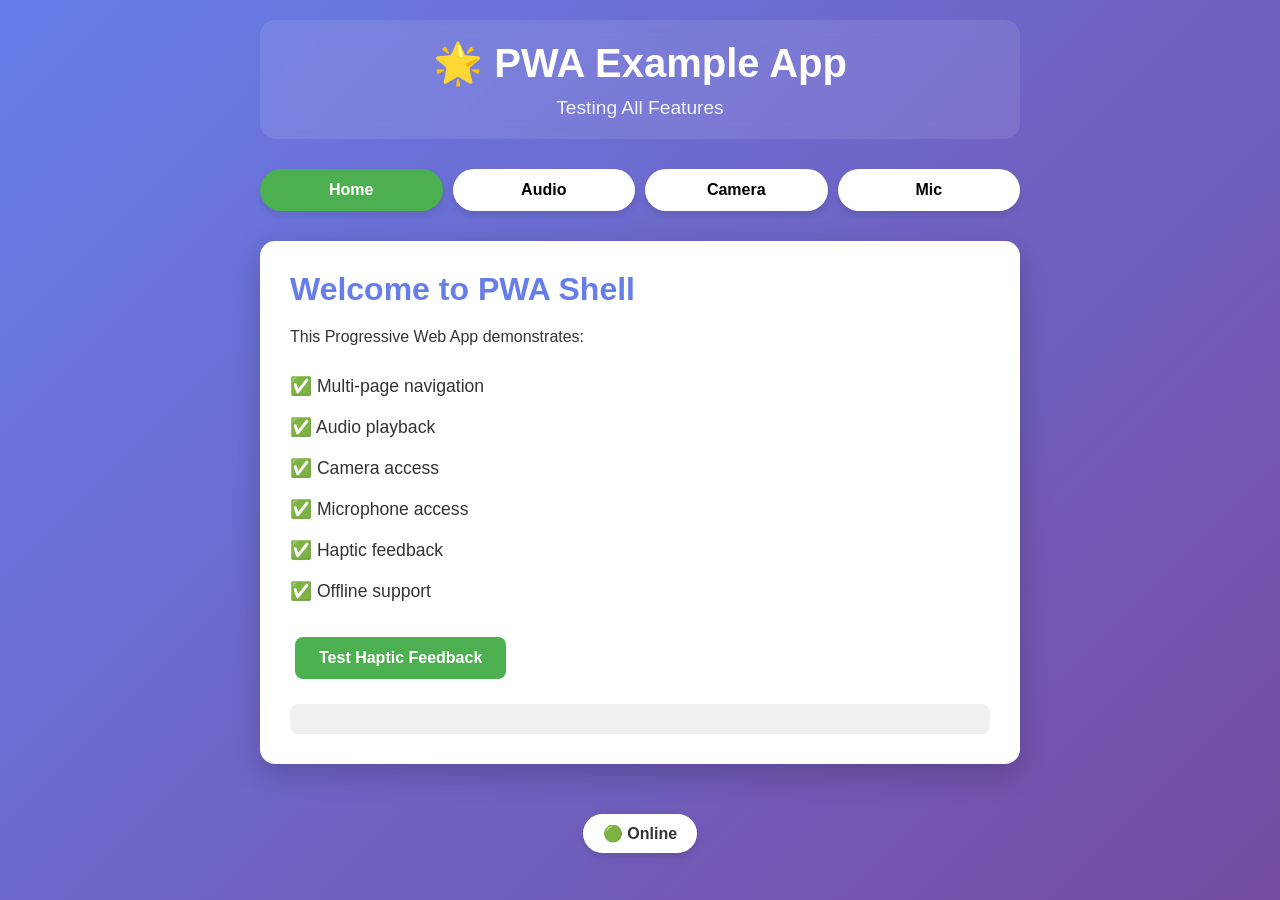
==== commit 03914788: "Merge 6c35afcae058e5ec880dcb3dfdd83c1ab3249d6f into cbe01694c61865e8d9ab19e5457cb49aa8d7dffe" ====
--- a/PWA_Shell/PWA/index.html
+++ b/PWA_Shell/PWA/index.html
@@ -1,37 +1,102 @@
 <!DOCTYPE html>
 <html lang="en">
+<head>
+    <meta charset="UTF-8">
+    <meta name="viewport" content="width=device-width, initial-scale=1.0">
+    <meta name="theme-color" content="#4CAF50">
+    <title>PWA Example</title>
+    <link rel="manifest" href="manifest.json">
+    <link rel="stylesheet" href="styles.css">
+</head>
+<body>
+    <div class="container">
+        <header>
+            <h1>🌟 PWA Example App</h1>
+            <p class="subtitle">Testing All Features</p>
+        </header>
 
-<head>
-    <meta charset="UTF-8" />
-    <meta name="viewport" content="width=device-width, initial-scale=1.0, maximum-scale=1.0, user-scalable=no, viewport-fit=cover" />
-    <meta name="theme-color" content="#667eea" />
-    <meta name="description" content="An AAC Speech Assistant Progressive Web App for communication support" />
-    
-    <!-- PWA Manifest -->
-    <link rel="manifest" href="manifest.json" />
-    
-    <!-- iOS Meta Tags -->
-    <meta name="apple-mobile-web-app-capable" content="yes" />
-    <meta name="apple-mobile-web-app-status-bar-style" content="black-translucent" />
-    <meta name="apple-mobile-web-app-title" content="Speakeasy" />
-    <link rel="apple-touch-icon" href="icon-192.png" />
-    <link rel="apple-touch-icon" sizes="152x152" href="icon-192.png" />
-    <link rel="apple-touch-icon" sizes="180x180" href="icon-192.png" />
-    <link rel="apple-touch-icon" sizes="167x167" href="icon-192.png" />
-    
-    <!-- Favicon -->
-    <link rel="icon" type="image/png" href="icon-192.png" />
-    
-    <title>AAC Speech Assistant</title>
-    <link rel="preconnect" href="https://fonts.googleapis.com">
-    <link rel="preconnect" href="https://fonts.gstatic.com" crossorigin>
-    <link rel="stylesheet" href="https://fonts.googleapis.com/css2?family=Outfit&family=Cormorant&family=Fira+Code&display=swap">
-  <script type="module" crossorigin src="./index.js"></script>
-  <link rel="stylesheet" crossorigin href="./styles.css">
-</head>
+        <nav class="nav-menu">
+            <button class="nav-btn active" data-page="home">Home</button>
+            <button class="nav-btn" data-page="audio">Audio</button>
+            <button class="nav-btn" data-page="camera">Camera</button>
+            <button class="nav-btn" data-page="microphone">Mic</button>
+        </nav>
 
-<body>
-    <div id="root"></div>
+        <!-- Home Page -->
+        <div id="home-page" class="page active">
+            <h2>Welcome to PWA Shell</h2>
+            <p>This Progressive Web App demonstrates:</p>
+            <ul>
+                <li>✅ Multi-page navigation</li>
+                <li>✅ Audio playback</li>
+                <li>✅ Camera access</li>
+                <li>✅ Microphone access</li>
+                <li>✅ Haptic feedback</li>
+                <li>✅ Offline support</li>
+            </ul>
+            <button class="btn btn-primary" onclick="triggerHaptic()">Test Haptic Feedback</button>
+            <div id="haptic-status"></div>
+        </div>
+
+        <!-- Audio Page -->
+        <div id="audio-page" class="page">
+            <h2>🎵 Audio Player</h2>
+            <div class="audio-controls">
+                <button class="btn btn-primary" onclick="playBeep()">Play Beep Sound</button>
+                <button class="btn btn-primary" onclick="playTone(440)">Play A Note (440Hz)</button>
+                <button class="btn btn-primary" onclick="playTone(523)">Play C Note (523Hz)</button>
+                <button class="btn btn-danger" onclick="stopAudio()">Stop Audio</button>
+            </div>
+            <div id="audio-status"></div>
+            <audio id="audioPlayer" style="width: 100%; margin-top: 20px;" controls></audio>
+        </div>
+
+        <!-- Camera Page -->
+        <div id="camera-page" class="page">
+            <h2>📷 Camera Access</h2>
+            <div class="camera-controls">
+                <button class="btn btn-primary" onclick="startCamera()">Start Camera</button>
+                <button class="btn btn-danger" onclick="stopCamera()">Stop Camera</button>
+                <button class="btn btn-success" onclick="capturePhoto()">Capture Photo</button>
+            </div>
+            <div class="camera-container">
+                <video id="cameraVideo" autoplay playsinline></video>
+                <canvas id="photoCanvas" style="display: none;"></canvas>
+                <img id="capturedPhoto" style="display: none;">
+            </div>
+            <div id="camera-status"></div>
+        </div>
+
+        <!-- Microphone Page -->
+        <div id="microphone-page" class="page">
+            <h2>🎤 Microphone Access</h2>
+            <div class="mic-controls">
+                <button class="btn btn-primary" onclick="startRecording()">Start Recording</button>
+                <button class="btn btn-danger" onclick="stopRecording()">Stop Recording</button>
+                <button class="btn btn-success" onclick="playRecording()">Play Recording</button>
+            </div>
+            <div id="mic-status"></div>
+            <canvas id="visualizer" width="600" height="200"></canvas>
+            <audio id="recordingPlayer" controls style="width: 100%; margin-top: 20px;"></audio>
+        </div>
+
+        <footer>
+            <p class="status-indicator" id="online-status">🟢 Online</p>
+        </footer>
+    </div>
+
+    <script src="app.js"></script>
+    <script>
+        // Register service worker
+        if ('serviceWorker' in navigator) {
+            navigator.serviceWorker.register('service-worker.js')
+                .then(registration => {
+                    console.log('Service Worker registered:', registration);
+                })
+                .catch(error => {
+                    console.log('Service Worker registration failed:', error);
+                });
+        }
+    </script>
 </body>
-
 </html>
--- a/PWA_Shell/PWA/styles.css
+++ b/PWA_Shell/PWA/styles.css
@@ -1 +1,237 @@
-@layer properties{@supports (((-webkit-hyphens:none)) and (not (margin-trim:inline))) or ((-moz-orient:inline) and (not (color:rgb(from red r g b)))){*,:before,:after,::backdrop{--tw-translate-x:0;--tw-translate-y:0;--tw-translate-z:0;--tw-scale-x:1;--tw-scale-y:1;--tw-scale-z:1;--tw-rotate-x:initial;--tw-rotate-y:initial;--tw-rotate-z:initial;--tw-skew-x:initial;--tw-skew-y:initial;--tw-space-y-reverse:0;--tw-space-x-reverse:0;--tw-border-style:solid;--tw-leading:initial;--tw-font-weight:initial;--tw-tracking:initial;--tw-ordinal:initial;--tw-slashed-zero:initial;--tw-numeric-figure:initial;--tw-numeric-spacing:initial;--tw-numeric-fraction:initial;--tw-shadow:0 0 #0000;--tw-shadow-color:initial;--tw-shadow-alpha:100%;--tw-inset-shadow:0 0 #0000;--tw-inset-shadow-color:initial;--tw-inset-shadow-alpha:100%;--tw-ring-color:initial;--tw-ring-shadow:0 0 #0000;--tw-inset-ring-color:initial;--tw-inset-ring-shadow:0 0 #0000;--tw-ring-inset:initial;--tw-ring-offset-width:0px;--tw-ring-offset-color:#fff;--tw-ring-offset-shadow:0 0 #0000;--tw-outline-style:solid;--tw-backdrop-blur:initial;--tw-backdrop-brightness:initial;--tw-backdrop-contrast:initial;--tw-backdrop-grayscale:initial;--tw-backdrop-hue-rotate:initial;--tw-backdrop-invert:initial;--tw-backdrop-opacity:initial;--tw-backdrop-saturate:initial;--tw-backdrop-sepia:initial;--tw-duration:initial;--tw-ease:initial;--tw-content:"";--tw-animation-delay:0s;--tw-animation-direction:normal;--tw-animation-duration:initial;--tw-animation-fill-mode:none;--tw-animation-iteration-count:1;--tw-enter-blur:0;--tw-enter-opacity:1;--tw-enter-rotate:0;--tw-enter-scale:1;--tw-enter-translate-x:0;--tw-enter-translate-y:0;--tw-exit-blur:0;--tw-exit-opacity:1;--tw-exit-rotate:0;--tw-exit-scale:1;--tw-exit-translate-x:0;--tw-exit-translate-y:0}}}@layer theme{:root,:host{--font-sans:ui-sans-serif,system-ui,sans-serif,"Apple Color Emoji","Segoe UI Emoji","Segoe UI Symbol","Noto Color Emoji";--font-mono:ui-monospace,SFMono-Regular,Menlo,Monaco,Consolas,"Liberation Mono","Courier New",monospace;--color-green-400:oklch(79.2% .209 151.711);--color-green-600:oklch(62.7% .194 149.214);--color-blue-400:oklch(70.7% .165 254.624);--color-blue-600:oklch(54.6% .245 262.881);--color-purple-400:oklch(71.4% .203 305.504);--color-purple-600:oklch(55.8% .288 302.321);--color-gray-200:oklch(92.8% .006 264.531);--color-gray-400:oklch(70.7% .022 261.325);--color-gray-600:oklch(44.6% .03 256.802);--color-black:#000;--color-white:#fff;--container-sm:24rem;--container-md:28rem;--container-lg:32rem;--container-4xl:56rem;--container-7xl:80rem;--text-xs:.75rem;--text-xs--line-height:calc(1/.75);--text-sm:.875rem;--text-sm--line-height:calc(1.25/.875);--text-base:1rem;--text-base--line-height: 1.5 ;--text-lg:1.125rem;--text-lg--line-height:calc(1.75/1.125);--text-xl:1.25rem;--text-xl--line-height:calc(1.75/1.25);--text-2xl:1.5rem;--text-2xl--line-height:calc(2/1.5);--text-3xl:1.875rem;--text-3xl--line-height: 1.2 ;--text-4xl:2.25rem;--text-4xl--line-height:calc(2.5/2.25);--text-5xl:3rem;--text-5xl--line-height:1;--text-6xl:3.75rem;--text-6xl--line-height:1;--font-weight-normal:400;--font-weight-medium:500;--font-weight-semibold:600;--font-weight-bold:700;--tracking-tight:-.025em;--tracking-widest:.1em;--leading-tight:1.25;--leading-relaxed:1.625;--radius-xs:.125rem;--radius-sm:calc(var(--radius) - 4px);--radius-md:calc(var(--radius) - 2px);--radius-lg:var(--radius);--radius-xl:calc(var(--radius) + 4px);--radius-2xl:calc(var(--radius)*3);--ease-in-out:cubic-bezier(.4,0,.2,1);--animate-pulse:pulse 2s cubic-bezier(.4,0,.6,1)infinite;--blur-sm:8px;--aspect-video:16/9;--default-transition-duration:.15s;--default-transition-timing-function:cubic-bezier(.4,0,.2,1);--default-font-family:var(--font-sans);--default-mono-font-family:var(--font-mono);--color-destructive-foreground:var(--destructive-foreground);--color-border:var(--border);--radius-full:9999px}}@layer base{.dark,.dark-theme{--sage-1:#101211;--sage-2:#171918;--sage-3:#202221;--sage-4:#272a29;--sage-5:#2e3130;--sage-6:#373b39;--sage-7:#444947;--sage-8:#5b625f;--sage-9:#63706b;--sage-10:#717d79;--sage-11:#adb5b2;--sage-12:#eceeed}@supports (color:color(display-p3 1 1 1)){@media(color-gamut:p3){.dark,.dark-theme{--sage-1:color(display-p3 .064 .07 .067);--sage-2:color(display-p3 .092 .098 .094);--sage-3:color(display-p3 .128 .135 .131);--sage-4:color(display-p3 .155 .164 .159);--sage-5:color(display-p3 .183 .193 .188);--sage-6:color(display-p3 .218 .23 .224);--sage-7:color(display-p3 .269 .285 .277);--sage-8:color(display-p3 .362 .382 .373);--sage-9:color(display-p3 .398 .438 .421);--sage-10:color(display-p3 .453 .49 .474);--sage-11:color(display-p3 .685 .709 .697);--sage-12:color(display-p3 .927 .933 .93)}}}:root,.light,.light-theme{--olive-1:#fcfdfc;--olive-2:#f8faf8;--olive-3:#eff1ef;--olive-4:#e7e9e7;--olive-5:#dfe2df;--olive-6:#d7dad7;--olive-7:#cccfcc;--olive-8:#b9bcb8;--olive-9:#898e87;--olive-10:#7f847d;--olive-11:#60655f;--olive-12:#1d211c}@supports (color:color(display-p3 1 1 1)){@media(color-gamut:p3){:root,.light,.light-theme{--olive-1:color(display-p3 .989 .992 .989);--olive-2:color(display-p3 .974 .98 .973);--olive-3:color(display-p3 .939 .945 .937);--olive-4:color(display-p3 .907 .914 .905);--olive-5:color(display-p3 .878 .885 .875);--olive-6:color(display-p3 .846 .855 .843);--olive-7:color(display-p3 .803 .812 .8);--olive-8:color(display-p3 .727 .738 .723);--olive-9:color(display-p3 .541 .556 .532);--olive-10:color(display-p3 .5 .515 .491);--olive-11:color(display-p3 .38 .395 .374);--olive-12:color(display-p3 .117 .129 .111)}}}.dark,.dark-theme{--olive-1:#111210;--olive-2:#181917;--olive-3:#212220;--olive-4:#282a27;--olive-5:#2f312e;--olive-6:#383a36;--olive-7:#454843;--olive-8:#5c625b;--olive-9:#687066;--olive-10:#767d74;--olive-11:#afb5ad;--olive-12:#eceeec}@supports (color:color(display-p3 1 1 1)){@media(color-gamut:p3){.dark,.dark-theme{--olive-1:color(display-p3 .067 .07 .063);--olive-2:color(display-p3 .095 .098 .091);--olive-3:color(display-p3 .131 .135 .126);--olive-4:color(display-p3 .158 .163 .153);--olive-5:color(display-p3 .186 .192 .18);--olive-6:color(display-p3 .221 .229 .215);--olive-7:color(display-p3 .273 .284 .266);--olive-8:color(display-p3 .365 .382 .359);--olive-9:color(display-p3 .414 .438 .404);--olive-10:color(display-p3 .467 .49 .458);--olive-11:color(display-p3 .69 .709 .682);--olive-12:color(display-p3 .927 .933 .926)}}}:root,.light,.light-theme{--sand-1:#fdfdfc;--sand-2:#f9f9f8;--sand-3:#f1f0ef;--sand-4:#e9e8e6;--sand-5:#e2e1de;--sand-6:#dad9d6;--sand-7:#cfceca;--sand-8:#bcbbb5;--sand-9:#8d8d86;--sand-10:#82827c;--sand-11:#63635e;--sand-12:#21201c}@supports (color:color(display-p3 1 1 1)){@media(color-gamut:p3){:root,.light,.light-theme{--sand-1:color(display-p3 .992 .992 .989);--sand-2:color(display-p3 .977 .977 .973);--sand-3:color(display-p3 .943 .942 .936);--sand-4:color(display-p3 .913 .912 .903);--sand-5:color(display-p3 .885 .883 .873);--sand-6:color(display-p3 .854 .852 .839);--sand-7:color(display-p3 .813 .81 .794);--sand-8:color(display-p3 .738 .734 .713);--sand-9:color(display-p3 .553 .553 .528);--sand-10:color(display-p3 .511 .511 .488);--sand-11:color(display-p3 .388 .388 .37);--sand-12:color(display-p3 .129 .126 .111)}}}.dark,.dark-theme{--sand-1:#111110;--sand-2:#191918;--sand-3:#222221;--sand-4:#2a2a28;--sand-5:#31312e;--sand-6:#3b3a37;--sand-7:#494844;--sand-8:#62605b;--sand-9:#6f6d66;--sand-10:#7c7b74;--sand-11:#b5b3ad;--sand-12:#eeeeec}@supports (color:color(display-p3 1 1 1)){@media(color-gamut:p3){.dark,.dark-theme{--sand-1:color(display-p3 .067 .067 .063);--sand-2:color(display-p3 .098 .098 .094);--sand-3:color(display-p3 .135 .135 .129);--sand-4:color(display-p3 .164 .163 .156);--sand-5:color(display-p3 .193 .192 .183);--sand-6:color(display-p3 .23 .229 .217);--sand-7:color(display-p3 .285 .282 .267);--sand-8:color(display-p3 .384 .378 .357);--sand-9:color(display-p3 .434 .428 .403);--sand-10:color(display-p3 .487 .481 .456);--sand-11:color(display-p3 .707 .703 .68);--sand-12:color(display-p3 .933 .933 .926)}}}:root,.light,.light-theme{--red-1:#fffcfc;--red-2:#fff7f7;--red-3:#feebec;--red-4:#ffdbdc;--red-5:#ffcdce;--red-6:#fdbdbe;--red-7:#f4a9aa;--red-8:#eb8e90;--red-9:#e5484d;--red-10:#dc3e42;--red-11:#ce2c31;--red-12:#641723}@supports (color:color(display-p3 1 1 1)){@media(color-gamut:p3){:root,.light,.light-theme{--red-1:color(display-p3 .998 .989 .988);--red-2:color(display-p3 .995 .971 .971);--red-3:color(display-p3 .985 .925 .925);--red-4:color(display-p3 .999 .866 .866);--red-5:color(display-p3 .984 .812 .811);--red-6:color(display-p3 .955 .751 .749);--red-7:color(display-p3 .915 .675 .672);--red-8:color(display-p3 .872 .575 .572);--red-9:color(display-p3 .83 .329 .324);--red-10:color(display-p3 .798 .294 .285);--red-11:color(display-p3 .744 .234 .222);--red-12:color(display-p3 .36 .115 .143)}}}.dark,.dark-theme{--red-1:#191111;--red-2:#201314;--red-3:#3b1219;--red-4:#500f1c;--red-5:#611623;--red-6:#72232d;--red-7:#8c333a;--red-8:#b54548;--red-9:#e5484d;--red-10:#ec5d5e;--red-11:#ff9592;--red-12:#ffd1d9}@supports (color:color(display-p3 1 1 1)){@media(color-gamut:p3){.dark,.dark-theme{--red-1:color(display-p3 .093 .068 .067);--red-2:color(display-p3 .118 .077 .079);--red-3:color(display-p3 .211 .081 .099);--red-4:color(display-p3 .287 .079 .113);--red-5:color(display-p3 .348 .11 .142);--red-6:color(display-p3 .414 .16 .183);--red-7:color(display-p3 .508 .224 .236);--red-8:color(display-p3 .659 .298 .297);--red-9:color(display-p3 .83 .329 .324);--red-10:color(display-p3 .861 .403 .387);--red-11:color(display-p3 1 .57 .55);--red-12:color(display-p3 .971 .826 .852)}}}:root,.light,.light-theme{--ruby-1:#fffcfd;--ruby-2:#fff7f8;--ruby-3:#feeaed;--ruby-4:#ffdce1;--ruby-5:#ffced6;--ruby-6:#f8bfc8;--ruby-7:#efacb8;--ruby-8:#e592a3;--ruby-9:#e54666;--ruby-10:#dc3b5d;--ruby-11:#ca244d;--ruby-12:#64172b}@supports (color:color(display-p3 1 1 1)){@media(color-gamut:p3){:root,.light,.light-theme{--ruby-1:color(display-p3 .998 .989 .992);--ruby-2:color(display-p3 .995 .971 .974);--ruby-3:color(display-p3 .983 .92 .928);--ruby-4:color(display-p3 .987 .869 .885);--ruby-5:color(display-p3 .968 .817 .839);--ruby-6:color(display-p3 .937 .758 .786);--ruby-7:color(display-p3 .897 .685 .721);--ruby-8:color(display-p3 .851 .588 .639);--ruby-9:color(display-p3 .83 .323 .408);--ruby-10:color(display-p3 .795 .286 .375);--ruby-11:color(display-p3 .728 .211 .311);--ruby-12:color(display-p3 .36 .115 .171)}}}.dark,.dark-theme{--ruby-1:#191113;--ruby-2:#1e1517;--ruby-3:#3a141e;--ruby-4:#4e1325;--ruby-5:#5e1a2e;--ruby-6:#6f2539;--ruby-7:#883447;--ruby-8:#b3445a;--ruby-9:#e54666;--ruby-10:#ec5a72;--ruby-11:#ff949d;--ruby-12:#fed2e1}@supports (color:color(display-p3 1 1 1)){@media(color-gamut:p3){.dark,.dark-theme{--ruby-1:color(display-p3 .093 .068 .074);--ruby-2:color(display-p3 .113 .083 .089);--ruby-3:color(display-p3 .208 .088 .117);--ruby-4:color(display-p3 .279 .092 .147);--ruby-5:color(display-p3 .337 .12 .18);--ruby-6:color(display-p3 .401 .166 .223);--ruby-7:color(display-p3 .495 .224 .281);--ruby-8:color(display-p3 .652 .295 .359);--ruby-9:color(display-p3 .83 .323 .408);--ruby-10:color(display-p3 .857 .392 .455);--ruby-11:color(display-p3 1 .57 .59);--ruby-12:color(display-p3 .968 .83 .88)}}}:root,.light,.light-theme{--crimson-1:#fffcfd;--crimson-2:#fef7f9;--crimson-3:#ffe9f0;--crimson-4:#fedce7;--crimson-5:#facedd;--crimson-6:#f3bed1;--crimson-7:#eaacc3;--crimson-8:#e093b2;--crimson-9:#e93d82;--crimson-10:#df3478;--crimson-11:#cb1d63;--crimson-12:#621639}@supports (color:color(display-p3 1 1 1)){@media(color-gamut:p3){:root,.light,.light-theme{--crimson-1:color(display-p3 .998 .989 .992);--crimson-2:color(display-p3 .991 .969 .976);--crimson-3:color(display-p3 .987 .917 .941);--crimson-4:color(display-p3 .975 .866 .904);--crimson-5:color(display-p3 .953 .813 .864);--crimson-6:color(display-p3 .921 .755 .817);--crimson-7:color(display-p3 .88 .683 .761);--crimson-8:color(display-p3 .834 .592 .694);--crimson-9:color(display-p3 .843 .298 .507);--crimson-10:color(display-p3 .807 .266 .468);--crimson-11:color(display-p3 .731 .195 .388);--crimson-12:color(display-p3 .352 .111 .221)}}}.dark,.dark-theme{--crimson-1:#191114;--crimson-2:#201318;--crimson-3:#381525;--crimson-4:#4d122f;--crimson-5:#5c1839;--crimson-6:#6d2545;--crimson-7:#873356;--crimson-8:#b0436e;--crimson-9:#e93d82;--crimson-10:#ee518a;--crimson-11:#ff92ad;--crimson-12:#fdd3e8}@supports (color:color(display-p3 1 1 1)){@media(color-gamut:p3){.dark,.dark-theme{--crimson-1:color(display-p3 .093 .068 .078);--crimson-2:color(display-p3 .117 .078 .095);--crimson-3:color(display-p3 .203 .091 .143);--crimson-4:color(display-p3 .277 .087 .182);--crimson-5:color(display-p3 .332 .115 .22);--crimson-6:color(display-p3 .394 .162 .268);--crimson-7:color(display-p3 .489 .222 .336);--crimson-8:color(display-p3 .638 .289 .429);--crimson-9:color(display-p3 .843 .298 .507);--crimson-10:color(display-p3 .864 .364 .539);--crimson-11:color(display-p3 1 .56 .66);--crimson-12:color(display-p3 .966 .834 .906)}}}:root,.light,.light-theme{--pink-1:#fffcfe;--pink-2:#fef7fb;--pink-3:#fee9f5;--pink-4:#fbdcef;--pink-5:#f6cee7;--pink-6:#efbfdd;--pink-7:#e7acd0;--pink-8:#dd93c2;--pink-9:#d6409f;--pink-10:#cf3897;--pink-11:#c2298a;--pink-12:#651249}@supports (color:color(display-p3 1 1 1)){@media(color-gamut:p3){:root,.light,.light-theme{--pink-1:color(display-p3 .998 .989 .996);--pink-2:color(display-p3 .992 .97 .985);--pink-3:color(display-p3 .981 .917 .96);--pink-4:color(display-p3 .963 .867 .932);--pink-5:color(display-p3 .939 .815 .899);--pink-6:color(display-p3 .907 .756 .859);--pink-7:color(display-p3 .869 .683 .81);--pink-8:color(display-p3 .825 .59 .751);--pink-9:color(display-p3 .775 .297 .61);--pink-10:color(display-p3 .748 .27 .581);--pink-11:color(display-p3 .698 .219 .528);--pink-12:color(display-p3 .363 .101 .279)}}}.dark,.dark-theme{--pink-1:#191117;--pink-2:#21121d;--pink-3:#37172f;--pink-4:#4b143d;--pink-5:#591c47;--pink-6:#692955;--pink-7:#833869;--pink-8:#a84885;--pink-9:#d6409f;--pink-10:#de51a8;--pink-11:#ff8dcc;--pink-12:#fdd1ea}@supports (color:color(display-p3 1 1 1)){@media(color-gamut:p3){.dark,.dark-theme{--pink-1:color(display-p3 .093 .068 .089);--pink-2:color(display-p3 .121 .073 .11);--pink-3:color(display-p3 .198 .098 .179);--pink-4:color(display-p3 .271 .095 .231);--pink-5:color(display-p3 .32 .127 .273);--pink-6:color(display-p3 .382 .177 .326);--pink-7:color(display-p3 .477 .238 .405);--pink-8:color(display-p3 .612 .304 .51);--pink-9:color(display-p3 .775 .297 .61);--pink-10:color(display-p3 .808 .356 .645);--pink-11:color(display-p3 1 .535 .78);--pink-12:color(display-p3 .964 .826 .912)}}}:root,.light,.light-theme{--plum-1:#fefcff;--plum-2:#fdf7fd;--plum-3:#fbebfb;--plum-4:#f7def8;--plum-5:#f2d1f3;--plum-6:#e9c2ec;--plum-7:#deade3;--plum-8:#cf91d8;--plum-9:#ab4aba;--plum-10:#a144af;--plum-11:#953ea3;--plum-12:#53195d}@supports (color:color(display-p3 1 1 1)){@media(color-gamut:p3){:root,.light,.light-theme{--plum-1:color(display-p3 .995 .988 .999);--plum-2:color(display-p3 .988 .971 .99);--plum-3:color(display-p3 .973 .923 .98);--plum-4:color(display-p3 .953 .875 .966);--plum-5:color(display-p3 .926 .825 .945);--plum-6:color(display-p3 .89 .765 .916);--plum-7:color(display-p3 .84 .686 .877);--plum-8:color(display-p3 .775 .58 .832);--plum-9:color(display-p3 .624 .313 .708);--plum-10:color(display-p3 .587 .29 .667);--plum-11:color(display-p3 .543 .263 .619);--plum-12:color(display-p3 .299 .114 .352)}}}.dark,.dark-theme{--plum-1:#181118;--plum-2:#201320;--plum-3:#351a35;--plum-4:#451d47;--plum-5:#512454;--plum-6:#5e3061;--plum-7:#734079;--plum-8:#92549c;--plum-9:#ab4aba;--plum-10:#b658c4;--plum-11:#e796f3;--plum-12:#f4d4f4}@supports (color:color(display-p3 1 1 1)){@media(color-gamut:p3){.dark,.dark-theme{--plum-1:color(display-p3 .09 .068 .092);--plum-2:color(display-p3 .118 .077 .121);--plum-3:color(display-p3 .192 .105 .202);--plum-4:color(display-p3 .25 .121 .271);--plum-5:color(display-p3 .293 .152 .319);--plum-6:color(display-p3 .343 .198 .372);--plum-7:color(display-p3 .424 .262 .461);--plum-8:color(display-p3 .54 .341 .595);--plum-9:color(display-p3 .624 .313 .708);--plum-10:color(display-p3 .666 .365 .748);--plum-11:color(display-p3 .86 .602 .933);--plum-12:color(display-p3 .936 .836 .949)}}}:root,.light,.light-theme{--purple-1:#fefcfe;--purple-2:#fbf7fe;--purple-3:#f7edfe;--purple-4:#f2e2fc;--purple-5:#ead5f9;--purple-6:#e0c4f4;--purple-7:#d1afec;--purple-8:#be93e4;--purple-9:#8e4ec6;--purple-10:#8347b9;--purple-11:#8145b5;--purple-12:#402060}@supports (color:color(display-p3 1 1 1)){@media(color-gamut:p3){:root,.light,.light-theme{--purple-1:color(display-p3 .995 .988 .996);--purple-2:color(display-p3 .983 .971 .993);--purple-3:color(display-p3 .963 .931 .989);--purple-4:color(display-p3 .937 .888 .981);--purple-5:color(display-p3 .904 .837 .966);--purple-6:color(display-p3 .86 .774 .942);--purple-7:color(display-p3 .799 .69 .91);--purple-8:color(display-p3 .719 .583 .874);--purple-9:color(display-p3 .523 .318 .751);--purple-10:color(display-p3 .483 .289 .7);--purple-11:color(display-p3 .473 .281 .687);--purple-12:color(display-p3 .234 .132 .363)}}}.dark,.dark-theme{--purple-1:#18111b;--purple-2:#1e1523;--purple-3:#301c3b;--purple-4:#3d224e;--purple-5:#48295c;--purple-6:#54346b;--purple-7:#664282;--purple-8:#8457aa;--purple-9:#8e4ec6;--purple-10:#9a5cd0;--purple-11:#d19dff;--purple-12:#ecd9fa}@supports (color:color(display-p3 1 1 1)){@media(color-gamut:p3){.dark,.dark-theme{--purple-1:color(display-p3 .09 .068 .103);--purple-2:color(display-p3 .113 .082 .134);--purple-3:color(display-p3 .175 .112 .224);--purple-4:color(display-p3 .224 .137 .297);--purple-5:color(display-p3 .264 .167 .349);--purple-6:color(display-p3 .311 .208 .406);--purple-7:color(display-p3 .381 .266 .496);--purple-8:color(display-p3 .49 .349 .649);--purple-9:color(display-p3 .523 .318 .751);--purple-10:color(display-p3 .57 .373 .791);--purple-11:color(display-p3 .8 .62 1);--purple-12:color(display-p3 .913 .854 .971)}}}:root,.light,.light-theme{--violet-1:#fdfcfe;--violet-2:#faf8ff;--violet-3:#f4f0fe;--violet-4:#ebe4ff;--violet-5:#e1d9ff;--violet-6:#d4cafe;--violet-7:#c2b5f5;--violet-8:#aa99ec;--violet-9:#6e56cf;--violet-10:#654dc4;--violet-11:#6550b9;--violet-12:#2f265f}@supports (color:color(display-p3 1 1 1)){@media(color-gamut:p3){:root,.light,.light-theme{--violet-1:color(display-p3 .991 .988 .995);--violet-2:color(display-p3 .978 .974 .998);--violet-3:color(display-p3 .953 .943 .993);--violet-4:color(display-p3 .916 .897 1);--violet-5:color(display-p3 .876 .851 1);--violet-6:color(display-p3 .825 .793 .981);--violet-7:color(display-p3 .752 .712 .943);--violet-8:color(display-p3 .654 .602 .902);--violet-9:color(display-p3 .417 .341 .784);--violet-10:color(display-p3 .381 .306 .741);--violet-11:color(display-p3 .383 .317 .702);--violet-12:color(display-p3 .179 .15 .359)}}}.dark,.dark-theme{--violet-1:#14121f;--violet-2:#1b1525;--violet-3:#291f43;--violet-4:#33255b;--violet-5:#3c2e69;--violet-6:#473876;--violet-7:#56468b;--violet-8:#6958ad;--violet-9:#6e56cf;--violet-10:#7d66d9;--violet-11:#baa7ff;--violet-12:#e2ddfe}@supports (color:color(display-p3 1 1 1)){@media(color-gamut:p3){.dark,.dark-theme{--violet-1:color(display-p3 .077 .071 .118);--violet-2:color(display-p3 .101 .084 .141);--violet-3:color(display-p3 .154 .123 .256);--violet-4:color(display-p3 .191 .148 .345);--violet-5:color(display-p3 .226 .182 .396);--violet-6:color(display-p3 .269 .223 .449);--violet-7:color(display-p3 .326 .277 .53);--violet-8:color(display-p3 .399 .346 .656);--violet-9:color(display-p3 .417 .341 .784);--violet-10:color(display-p3 .477 .402 .823);--violet-11:color(display-p3 .72 .65 1);--violet-12:color(display-p3 .883 .867 .986)}}}:root,.light,.light-theme{--iris-1:#fdfdff;--iris-2:#f8f8ff;--iris-3:#f0f1fe;--iris-4:#e6e7ff;--iris-5:#dadcff;--iris-6:#cbcdff;--iris-7:#b8baf8;--iris-8:#9b9ef0;--iris-9:#5b5bd6;--iris-10:#5151cd;--iris-11:#5753c6;--iris-12:#272962}@supports (color:color(display-p3 1 1 1)){@media(color-gamut:p3){:root,.light,.light-theme{--iris-1:color(display-p3 .992 .992 .999);--iris-2:color(display-p3 .972 .973 .998);--iris-3:color(display-p3 .943 .945 .992);--iris-4:color(display-p3 .902 .906 1);--iris-5:color(display-p3 .857 .861 1);--iris-6:color(display-p3 .799 .805 .987);--iris-7:color(display-p3 .721 .727 .955);--iris-8:color(display-p3 .61 .619 .918);--iris-9:color(display-p3 .357 .357 .81);--iris-10:color(display-p3 .318 .318 .774);--iris-11:color(display-p3 .337 .326 .748);--iris-12:color(display-p3 .154 .161 .371)}}}.dark,.dark-theme{--iris-1:#13131e;--iris-2:#171625;--iris-3:#202248;--iris-4:#262a65;--iris-5:#303374;--iris-6:#3d3e82;--iris-7:#4a4a95;--iris-8:#5958b1;--iris-9:#5b5bd6;--iris-10:#6e6ade;--iris-11:#b1a9ff;--iris-12:#e0dffe}@supports (color:color(display-p3 1 1 1)){@media(color-gamut:p3){.dark,.dark-theme{--iris-1:color(display-p3 .075 .075 .114);--iris-2:color(display-p3 .089 .086 .14);--iris-3:color(display-p3 .128 .134 .272);--iris-4:color(display-p3 .153 .165 .382);--iris-5:color(display-p3 .192 .201 .44);--iris-6:color(display-p3 .239 .241 .491);--iris-7:color(display-p3 .291 .289 .565);--iris-8:color(display-p3 .35 .345 .673);--iris-9:color(display-p3 .357 .357 .81);--iris-10:color(display-p3 .428 .416 .843);--iris-11:color(display-p3 .685 .662 1);--iris-12:color(display-p3 .878 .875 .986)}}}:root,.light,.light-theme{--indigo-1:#fdfdfe;--indigo-2:#f7f9ff;--indigo-3:#edf2fe;--indigo-4:#e1e9ff;--indigo-5:#d2deff;--indigo-6:#c1d0ff;--indigo-7:#abbdf9;--indigo-8:#8da4ef;--indigo-9:#3e63dd;--indigo-10:#3358d4;--indigo-11:#3a5bc7;--indigo-12:#1f2d5c}@supports (color:color(display-p3 1 1 1)){@media(color-gamut:p3){:root,.light,.light-theme{--indigo-1:color(display-p3 .992 .992 .996);--indigo-2:color(display-p3 .971 .977 .998);--indigo-3:color(display-p3 .933 .948 .992);--indigo-4:color(display-p3 .885 .914 1);--indigo-5:color(display-p3 .831 .87 1);--indigo-6:color(display-p3 .767 .814 .995);--indigo-7:color(display-p3 .685 .74 .957);--indigo-8:color(display-p3 .569 .639 .916);--indigo-9:color(display-p3 .276 .384 .837);--indigo-10:color(display-p3 .234 .343 .801);--indigo-11:color(display-p3 .256 .354 .755);--indigo-12:color(display-p3 .133 .175 .348)}}}.dark,.dark-theme{--indigo-1:#11131f;--indigo-2:#141726;--indigo-3:#182449;--indigo-4:#1d2e62;--indigo-5:#253974;--indigo-6:#304384;--indigo-7:#3a4f97;--indigo-8:#435db1;--indigo-9:#3e63dd;--indigo-10:#5472e4;--indigo-11:#9eb1ff;--indigo-12:#d6e1ff}@supports (color:color(display-p3 1 1 1)){@media(color-gamut:p3){.dark,.dark-theme{--indigo-1:color(display-p3 .068 .074 .118);--indigo-2:color(display-p3 .081 .089 .144);--indigo-3:color(display-p3 .105 .141 .275);--indigo-4:color(display-p3 .129 .18 .369);--indigo-5:color(display-p3 .163 .22 .439);--indigo-6:color(display-p3 .203 .262 .5);--indigo-7:color(display-p3 .245 .309 .575);--indigo-8:color(display-p3 .285 .362 .674);--indigo-9:color(display-p3 .276 .384 .837);--indigo-10:color(display-p3 .354 .445 .866);--indigo-11:color(display-p3 .63 .69 1);--indigo-12:color(display-p3 .848 .881 .99)}}}:root,.light,.light-theme{--blue-1:#fbfdff;--blue-2:#f4faff;--blue-3:#e6f4fe;--blue-4:#d5efff;--blue-5:#c2e5ff;--blue-6:#acd8fc;--blue-7:#8ec8f6;--blue-8:#5eb1ef;--blue-9:#0090ff;--blue-10:#0588f0;--blue-11:#0d74ce;--blue-12:#113264}@supports (color:color(display-p3 1 1 1)){@media(color-gamut:p3){:root,.light,.light-theme{--blue-1:color(display-p3 .986 .992 .999);--blue-2:color(display-p3 .96 .979 .998);--blue-3:color(display-p3 .912 .956 .991);--blue-4:color(display-p3 .853 .932 1);--blue-5:color(display-p3 .788 .894 .998);--blue-6:color(display-p3 .709 .843 .976);--blue-7:color(display-p3 .606 .777 .947);--blue-8:color(display-p3 .451 .688 .917);--blue-9:color(display-p3 .247 .556 .969);--blue-10:color(display-p3 .234 .523 .912);--blue-11:color(display-p3 .15 .44 .84);--blue-12:color(display-p3 .102 .193 .379)}}}.dark,.dark-theme{--blue-1:#0d1520;--blue-2:#111927;--blue-3:#0d2847;--blue-4:#003362;--blue-5:#004074;--blue-6:#104d87;--blue-7:#205d9e;--blue-8:#2870bd;--blue-9:#0090ff;--blue-10:#3b9eff;--blue-11:#70b8ff;--blue-12:#c2e6ff}@supports (color:color(display-p3 1 1 1)){@media(color-gamut:p3){.dark,.dark-theme{--blue-1:color(display-p3 .057 .081 .122);--blue-2:color(display-p3 .072 .098 .147);--blue-3:color(display-p3 .078 .154 .27);--blue-4:color(display-p3 .033 .197 .37);--blue-5:color(display-p3 .08 .245 .441);--blue-6:color(display-p3 .14 .298 .511);--blue-7:color(display-p3 .195 .361 .6);--blue-8:color(display-p3 .239 .434 .72);--blue-9:color(display-p3 .247 .556 .969);--blue-10:color(display-p3 .344 .612 .973);--blue-11:color(display-p3 .49 .72 1);--blue-12:color(display-p3 .788 .898 .99)}}}:root,.light,.light-theme{--cyan-1:#fafdfe;--cyan-2:#f2fafb;--cyan-3:#def7f9;--cyan-4:#caf1f6;--cyan-5:#b5e9f0;--cyan-6:#9ddde7;--cyan-7:#7dcedc;--cyan-8:#3db9cf;--cyan-9:#00a2c7;--cyan-10:#0797b9;--cyan-11:#107d98;--cyan-12:#0d3c48}@supports (color:color(display-p3 1 1 1)){@media(color-gamut:p3){:root,.light,.light-theme{--cyan-1:color(display-p3 .982 .992 .996);--cyan-2:color(display-p3 .955 .981 .984);--cyan-3:color(display-p3 .888 .965 .975);--cyan-4:color(display-p3 .821 .941 .959);--cyan-5:color(display-p3 .751 .907 .935);--cyan-6:color(display-p3 .671 .862 .9);--cyan-7:color(display-p3 .564 .8 .854);--cyan-8:color(display-p3 .388 .715 .798);--cyan-9:color(display-p3 .282 .627 .765);--cyan-10:color(display-p3 .264 .583 .71);--cyan-11:color(display-p3 .08 .48 .63);--cyan-12:color(display-p3 .108 .232 .277)}}}.dark,.dark-theme{--cyan-1:#0b161a;--cyan-2:#101b20;--cyan-3:#082c36;--cyan-4:#003848;--cyan-5:#004558;--cyan-6:#045468;--cyan-7:#12677e;--cyan-8:#11809c;--cyan-9:#00a2c7;--cyan-10:#23afd0;--cyan-11:#4ccce6;--cyan-12:#b6ecf7}@supports (color:color(display-p3 1 1 1)){@media(color-gamut:p3){.dark,.dark-theme{--cyan-1:color(display-p3 .053 .085 .098);--cyan-2:color(display-p3 .072 .105 .122);--cyan-3:color(display-p3 .073 .168 .209);--cyan-4:color(display-p3 .063 .216 .277);--cyan-5:color(display-p3 .091 .267 .336);--cyan-6:color(display-p3 .137 .324 .4);--cyan-7:color(display-p3 .186 .398 .484);--cyan-8:color(display-p3 .23 .496 .6);--cyan-9:color(display-p3 .282 .627 .765);--cyan-10:color(display-p3 .331 .675 .801);--cyan-11:color(display-p3 .446 .79 .887);--cyan-12:color(display-p3 .757 .919 .962)}}}:root,.light,.light-theme{--teal-1:#fafefd;--teal-2:#f3fbf9;--teal-3:#e0f8f3;--teal-4:#ccf3ea;--teal-5:#b8eae0;--teal-6:#a1ded2;--teal-7:#83cdc1;--teal-8:#53b9ab;--teal-9:#12a594;--teal-10:#0d9b8a;--teal-11:#008573;--teal-12:#0d3d38}@supports (color:color(display-p3 1 1 1)){@media(color-gamut:p3){:root,.light,.light-theme{--teal-1:color(display-p3 .983 .996 .992);--teal-2:color(display-p3 .958 .983 .976);--teal-3:color(display-p3 .895 .971 .952);--teal-4:color(display-p3 .831 .949 .92);--teal-5:color(display-p3 .761 .914 .878);--teal-6:color(display-p3 .682 .864 .825);--teal-7:color(display-p3 .581 .798 .756);--teal-8:color(display-p3 .433 .716 .671);--teal-9:color(display-p3 .297 .637 .581);--teal-10:color(display-p3 .275 .599 .542);--teal-11:color(display-p3 .08 .5 .43);--teal-12:color(display-p3 .11 .235 .219)}}}.dark,.dark-theme{--teal-1:#0d1514;--teal-2:#111c1b;--teal-3:#0d2d2a;--teal-4:#023b37;--teal-5:#084843;--teal-6:#145750;--teal-7:#1c6961;--teal-8:#207e73;--teal-9:#12a594;--teal-10:#0eb39e;--teal-11:#0bd8b6;--teal-12:#adf0dd}@supports (color:color(display-p3 1 1 1)){@media(color-gamut:p3){.dark,.dark-theme{--teal-1:color(display-p3 .059 .083 .079);--teal-2:color(display-p3 .075 .11 .107);--teal-3:color(display-p3 .087 .175 .165);--teal-4:color(display-p3 .087 .227 .214);--teal-5:color(display-p3 .12 .277 .261);--teal-6:color(display-p3 .162 .335 .314);--teal-7:color(display-p3 .205 .406 .379);--teal-8:color(display-p3 .245 .489 .453);--teal-9:color(display-p3 .297 .637 .581);--teal-10:color(display-p3 .319 .69 .62);--teal-11:color(display-p3 .388 .835 .719);--teal-12:color(display-p3 .734 .934 .87)}}}:root,.light,.light-theme{--jade-1:#fbfefd;--jade-2:#f4fbf7;--jade-3:#e6f7ed;--jade-4:#d6f1e3;--jade-5:#c3e9d7;--jade-6:#acdec8;--jade-7:#8bceb6;--jade-8:#56ba9f;--jade-9:#29a383;--jade-10:#26997b;--jade-11:#208368;--jade-12:#1d3b31}@supports (color:color(display-p3 1 1 1)){@media(color-gamut:p3){:root,.light,.light-theme{--jade-1:color(display-p3 .986 .996 .992);--jade-2:color(display-p3 .962 .983 .969);--jade-3:color(display-p3 .912 .965 .932);--jade-4:color(display-p3 .858 .941 .893);--jade-5:color(display-p3 .795 .909 .847);--jade-6:color(display-p3 .715 .864 .791);--jade-7:color(display-p3 .603 .802 .718);--jade-8:color(display-p3 .44 .72 .629);--jade-9:color(display-p3 .319 .63 .521);--jade-10:color(display-p3 .299 .592 .488);--jade-11:color(display-p3 .15 .5 .37);--jade-12:color(display-p3 .142 .229 .194)}}}.dark,.dark-theme{--jade-1:#0d1512;--jade-2:#121c18;--jade-3:#0f2e22;--jade-4:#0b3b2c;--jade-5:#114837;--jade-6:#1b5745;--jade-7:#246854;--jade-8:#2a7e68;--jade-9:#29a383;--jade-10:#27b08b;--jade-11:#1fd8a4;--jade-12:#adf0d4}@supports (color:color(display-p3 1 1 1)){@media(color-gamut:p3){.dark,.dark-theme{--jade-1:color(display-p3 .059 .083 .071);--jade-2:color(display-p3 .078 .11 .094);--jade-3:color(display-p3 .091 .176 .138);--jade-4:color(display-p3 .102 .228 .177);--jade-5:color(display-p3 .133 .279 .221);--jade-6:color(display-p3 .174 .334 .273);--jade-7:color(display-p3 .219 .402 .335);--jade-8:color(display-p3 .263 .488 .411);--jade-9:color(display-p3 .319 .63 .521);--jade-10:color(display-p3 .338 .68 .555);--jade-11:color(display-p3 .4 .835 .656);--jade-12:color(display-p3 .734 .934 .838)}}}:root,.light,.light-theme{--green-1:#fbfefc;--green-2:#f4fbf6;--green-3:#e6f6eb;--green-4:#d6f1df;--green-5:#c4e8d1;--green-6:#adddc0;--green-7:#8eceaa;--green-8:#5bb98b;--green-9:#30a46c;--green-10:#2b9a66;--green-11:#218358;--green-12:#193b2d}@supports (color:color(display-p3 1 1 1)){@media(color-gamut:p3){:root,.light,.light-theme{--green-1:color(display-p3 .986 .996 .989);--green-2:color(display-p3 .963 .983 .967);--green-3:color(display-p3 .913 .964 .925);--green-4:color(display-p3 .859 .94 .879);--green-5:color(display-p3 .796 .907 .826);--green-6:color(display-p3 .718 .863 .761);--green-7:color(display-p3 .61 .801 .675);--green-8:color(display-p3 .451 .715 .559);--green-9:color(display-p3 .332 .634 .442);--green-10:color(display-p3 .308 .595 .417);--green-11:color(display-p3 .19 .5 .32);--green-12:color(display-p3 .132 .228 .18)}}}.dark,.dark-theme{--green-1:#0e1512;--green-2:#121b17;--green-3:#132d21;--green-4:#113b29;--green-5:#174933;--green-6:#20573e;--green-7:#28684a;--green-8:#2f7c57;--green-9:#30a46c;--green-10:#33b074;--green-11:#3dd68c;--green-12:#b1f1cb}@supports (color:color(display-p3 1 1 1)){@media(color-gamut:p3){.dark,.dark-theme{--green-1:color(display-p3 .062 .083 .071);--green-2:color(display-p3 .079 .106 .09);--green-3:color(display-p3 .1 .173 .133);--green-4:color(display-p3 .115 .229 .166);--green-5:color(display-p3 .147 .282 .206);--green-6:color(display-p3 .185 .338 .25);--green-7:color(display-p3 .227 .403 .298);--green-8:color(display-p3 .27 .479 .351);--green-9:color(display-p3 .332 .634 .442);--green-10:color(display-p3 .357 .682 .474);--green-11:color(display-p3 .434 .828 .573);--green-12:color(display-p3 .747 .938 .807)}}}:root,.light,.light-theme{--grass-1:#fbfefb;--grass-2:#f5fbf5;--grass-3:#e9f6e9;--grass-4:#daf1db;--grass-5:#c9e8ca;--grass-6:#b2ddb5;--grass-7:#94ce9a;--grass-8:#65ba74;--grass-9:#46a758;--grass-10:#3e9b4f;--grass-11:#2a7e3b;--grass-12:#203c25}@supports (color:color(display-p3 1 1 1)){@media(color-gamut:p3){:root,.light,.light-theme{--grass-1:color(display-p3 .986 .996 .985);--grass-2:color(display-p3 .966 .983 .964);--grass-3:color(display-p3 .923 .965 .917);--grass-4:color(display-p3 .872 .94 .865);--grass-5:color(display-p3 .811 .908 .802);--grass-6:color(display-p3 .733 .864 .724);--grass-7:color(display-p3 .628 .803 .622);--grass-8:color(display-p3 .477 .72 .482);--grass-9:color(display-p3 .38 .647 .378);--grass-10:color(display-p3 .344 .598 .342);--grass-11:color(display-p3 .263 .488 .261);--grass-12:color(display-p3 .151 .233 .153)}}}.dark,.dark-theme{--grass-1:#0e1511;--grass-2:#141a15;--grass-3:#1b2a1e;--grass-4:#1d3a24;--grass-5:#25482d;--grass-6:#2d5736;--grass-7:#366740;--grass-8:#3e7949;--grass-9:#46a758;--grass-10:#53b365;--grass-11:#71d083;--grass-12:#c2f0c2}@supports (color:color(display-p3 1 1 1)){@media(color-gamut:p3){.dark,.dark-theme{--grass-1:color(display-p3 .062 .083 .067);--grass-2:color(display-p3 .083 .103 .085);--grass-3:color(display-p3 .118 .163 .122);--grass-4:color(display-p3 .142 .225 .15);--grass-5:color(display-p3 .178 .279 .186);--grass-6:color(display-p3 .217 .337 .224);--grass-7:color(display-p3 .258 .4 .264);--grass-8:color(display-p3 .302 .47 .305);--grass-9:color(display-p3 .38 .647 .378);--grass-10:color(display-p3 .426 .694 .426);--grass-11:color(display-p3 .535 .807 .542);--grass-12:color(display-p3 .797 .936 .776)}}}:root,.light,.light-theme{--bronze-1:#fdfcfc;--bronze-2:#fdf7f5;--bronze-3:#f6edea;--bronze-4:#efe4df;--bronze-5:#e7d9d3;--bronze-6:#dfcdc5;--bronze-7:#d3bcb3;--bronze-8:#c2a499;--bronze-9:#a18072;--bronze-10:#957468;--bronze-11:#7d5e54;--bronze-12:#43302b}@supports (color:color(display-p3 1 1 1)){@media(color-gamut:p3){:root,.light,.light-theme{--bronze-1:color(display-p3 .991 .988 .988);--bronze-2:color(display-p3 .989 .97 .961);--bronze-3:color(display-p3 .958 .932 .919);--bronze-4:color(display-p3 .929 .894 .877);--bronze-5:color(display-p3 .898 .853 .832);--bronze-6:color(display-p3 .861 .805 .778);--bronze-7:color(display-p3 .812 .739 .706);--bronze-8:color(display-p3 .741 .647 .606);--bronze-9:color(display-p3 .611 .507 .455);--bronze-10:color(display-p3 .563 .461 .414);--bronze-11:color(display-p3 .471 .373 .336);--bronze-12:color(display-p3 .251 .191 .172)}}}.dark,.dark-theme{--bronze-1:#141110;--bronze-2:#1c1917;--bronze-3:#262220;--bronze-4:#302a27;--bronze-5:#3b3330;--bronze-6:#493e3a;--bronze-7:#5a4c47;--bronze-8:#6f5f58;--bronze-9:#a18072;--bronze-10:#ae8c7e;--bronze-11:#d4b3a5;--bronze-12:#ede0d9}@supports (color:color(display-p3 1 1 1)){@media(color-gamut:p3){.dark,.dark-theme{--bronze-1:color(display-p3 .076 .067 .063);--bronze-2:color(display-p3 .106 .097 .093);--bronze-3:color(display-p3 .147 .132 .125);--bronze-4:color(display-p3 .185 .166 .156);--bronze-5:color(display-p3 .227 .202 .19);--bronze-6:color(display-p3 .278 .246 .23);--bronze-7:color(display-p3 .343 .302 .281);--bronze-8:color(display-p3 .426 .374 .347);--bronze-9:color(display-p3 .611 .507 .455);--bronze-10:color(display-p3 .66 .556 .504);--bronze-11:color(display-p3 .81 .707 .655);--bronze-12:color(display-p3 .921 .88 .854)}}}:root,.light,.light-theme{--gold-1:#fdfdfc;--gold-2:#faf9f2;--gold-3:#f2f0e7;--gold-4:#eae6db;--gold-5:#e1dccf;--gold-6:#d8d0bf;--gold-7:#cbc0aa;--gold-8:#b9a88d;--gold-9:#978365;--gold-10:#8c7a5e;--gold-11:#71624b;--gold-12:#3b352b}@supports (color:color(display-p3 1 1 1)){@media(color-gamut:p3){:root,.light,.light-theme{--gold-1:color(display-p3 .992 .992 .989);--gold-2:color(display-p3 .98 .976 .953);--gold-3:color(display-p3 .947 .94 .909);--gold-4:color(display-p3 .914 .904 .865);--gold-5:color(display-p3 .88 .865 .816);--gold-6:color(display-p3 .84 .818 .756);--gold-7:color(display-p3 .788 .753 .677);--gold-8:color(display-p3 .715 .66 .565);--gold-9:color(display-p3 .579 .517 .41);--gold-10:color(display-p3 .538 .479 .38);--gold-11:color(display-p3 .433 .386 .305);--gold-12:color(display-p3 .227 .209 .173)}}}.dark,.dark-theme{--gold-1:#121211;--gold-2:#1b1a17;--gold-3:#24231f;--gold-4:#2d2b26;--gold-5:#38352e;--gold-6:#444039;--gold-7:#544f46;--gold-8:#696256;--gold-9:#978365;--gold-10:#a39073;--gold-11:#cbb99f;--gold-12:#e8e2d9}@supports (color:color(display-p3 1 1 1)){@media(color-gamut:p3){.dark,.dark-theme{--gold-1:color(display-p3 .071 .071 .067);--gold-2:color(display-p3 .104 .101 .09);--gold-3:color(display-p3 .141 .136 .122);--gold-4:color(display-p3 .177 .17 .152);--gold-5:color(display-p3 .217 .207 .185);--gold-6:color(display-p3 .265 .252 .225);--gold-7:color(display-p3 .327 .31 .277);--gold-8:color(display-p3 .407 .384 .342);--gold-9:color(display-p3 .579 .517 .41);--gold-10:color(display-p3 .628 .566 .463);--gold-11:color(display-p3 .784 .728 .635);--gold-12:color(display-p3 .906 .887 .855)}}}:root,.light,.light-theme{--brown-1:#fefdfc;--brown-2:#fcf9f6;--brown-3:#f6eee7;--brown-4:#f0e4d9;--brown-5:#ebdaca;--brown-6:#e4cdb7;--brown-7:#dcbc9f;--brown-8:#cea37e;--brown-9:#ad7f58;--brown-10:#a07553;--brown-11:#815e46;--brown-12:#3e332e}@supports (color:color(display-p3 1 1 1)){@media(color-gamut:p3){:root,.light,.light-theme{--brown-1:color(display-p3 .995 .992 .989);--brown-2:color(display-p3 .987 .976 .964);--brown-3:color(display-p3 .959 .936 .909);--brown-4:color(display-p3 .934 .897 .855);--brown-5:color(display-p3 .909 .856 .798);--brown-6:color(display-p3 .88 .808 .73);--brown-7:color(display-p3 .841 .742 .639);--brown-8:color(display-p3 .782 .647 .514);--brown-9:color(display-p3 .651 .505 .368);--brown-10:color(display-p3 .601 .465 .344);--brown-11:color(display-p3 .485 .374 .288);--brown-12:color(display-p3 .236 .202 .183)}}}.dark,.dark-theme{--brown-1:#12110f;--brown-2:#1c1816;--brown-3:#28211d;--brown-4:#322922;--brown-5:#3e3128;--brown-6:#4d3c2f;--brown-7:#614a39;--brown-8:#7c5f46;--brown-9:#ad7f58;--brown-10:#b88c67;--brown-11:#dbb594;--brown-12:#f2e1ca}@supports (color:color(display-p3 1 1 1)){@media(color-gamut:p3){.dark,.dark-theme{--brown-1:color(display-p3 .071 .067 .059);--brown-2:color(display-p3 .107 .095 .087);--brown-3:color(display-p3 .151 .13 .115);--brown-4:color(display-p3 .191 .161 .138);--brown-5:color(display-p3 .235 .194 .162);--brown-6:color(display-p3 .291 .237 .192);--brown-7:color(display-p3 .365 .295 .232);--brown-8:color(display-p3 .469 .377 .287);--brown-9:color(display-p3 .651 .505 .368);--brown-10:color(display-p3 .697 .557 .423);--brown-11:color(display-p3 .835 .715 .597);--brown-12:color(display-p3 .938 .885 .802)}}}:root,.light,.light-theme{--orange-1:#fefcfb;--orange-2:#fff7ed;--orange-3:#ffefd6;--orange-4:#ffdfb5;--orange-5:#ffd19a;--orange-6:#ffc182;--orange-7:#f5ae73;--orange-8:#ec9455;--orange-9:#f76b15;--orange-10:#ef5f00;--orange-11:#cc4e00;--orange-12:#582d1d}@supports (color:color(display-p3 1 1 1)){@media(color-gamut:p3){:root,.light,.light-theme{--orange-1:color(display-p3 .995 .988 .985);--orange-2:color(display-p3 .994 .968 .934);--orange-3:color(display-p3 .989 .938 .85);--orange-4:color(display-p3 1 .874 .687);--orange-5:color(display-p3 1 .821 .583);--orange-6:color(display-p3 .975 .767 .545);--orange-7:color(display-p3 .919 .693 .486);--orange-8:color(display-p3 .877 .597 .379);--orange-9:color(display-p3 .9 .45 .2);--orange-10:color(display-p3 .87 .409 .164);--orange-11:color(display-p3 .76 .34 0);--orange-12:color(display-p3 .323 .185 .127)}}}.dark,.dark-theme{--orange-1:#17120e;--orange-2:#1e160f;--orange-3:#331e0b;--orange-4:#462100;--orange-5:#562800;--orange-6:#66350c;--orange-7:#7e451d;--orange-8:#a35829;--orange-9:#f76b15;--orange-10:#ff801f;--orange-11:#ffa057;--orange-12:#ffe0c2}@supports (color:color(display-p3 1 1 1)){@media(color-gamut:p3){.dark,.dark-theme{--orange-1:color(display-p3 .088 .07 .057);--orange-2:color(display-p3 .113 .089 .061);--orange-3:color(display-p3 .189 .12 .056);--orange-4:color(display-p3 .262 .132 0);--orange-5:color(display-p3 .315 .168 .016);--orange-6:color(display-p3 .376 .219 .088);--orange-7:color(display-p3 .465 .283 .147);--orange-8:color(display-p3 .601 .359 .201);--orange-9:color(display-p3 .9 .45 .2);--orange-10:color(display-p3 .98 .51 .23);--orange-11:color(display-p3 1 .63 .38);--orange-12:color(display-p3 .98 .883 .775)}}}:root,.light,.light-theme{--amber-1:#fefdfb;--amber-2:#fefbe9;--amber-3:#fff7c2;--amber-4:#ffee9c;--amber-5:#fbe577;--amber-6:#f3d673;--amber-7:#e9c162;--amber-8:#e2a336;--amber-9:#ffc53d;--amber-10:#ffba18;--amber-11:#ab6400;--amber-12:#4f3422}@supports (color:color(display-p3 1 1 1)){@media(color-gamut:p3){:root,.light,.light-theme{--amber-1:color(display-p3 .995 .992 .985);--amber-2:color(display-p3 .994 .986 .921);--amber-3:color(display-p3 .994 .969 .782);--amber-4:color(display-p3 .989 .937 .65);--amber-5:color(display-p3 .97 .902 .527);--amber-6:color(display-p3 .936 .844 .506);--amber-7:color(display-p3 .89 .762 .443);--amber-8:color(display-p3 .85 .65 .3);--amber-9:color(display-p3 1 .77 .26);--amber-10:color(display-p3 .959 .741 .274);--amber-11:color(display-p3 .64 .4 0);--amber-12:color(display-p3 .294 .208 .145)}}}.dark,.dark-theme{--amber-1:#16120c;--amber-2:#1d180f;--amber-3:#302008;--amber-4:#3f2700;--amber-5:#4d3000;--amber-6:#5c3d05;--amber-7:#714f19;--amber-8:#8f6424;--amber-9:#ffc53d;--amber-10:#ffd60a;--amber-11:#ffca16;--amber-12:#ffe7b3}@supports (color:color(display-p3 1 1 1)){@media(color-gamut:p3){.dark,.dark-theme{--amber-1:color(display-p3 .082 .07 .05);--amber-2:color(display-p3 .111 .094 .064);--amber-3:color(display-p3 .178 .128 .049);--amber-4:color(display-p3 .239 .156 0);--amber-5:color(display-p3 .29 .193 0);--amber-6:color(display-p3 .344 .245 .076);--amber-7:color(display-p3 .422 .314 .141);--amber-8:color(display-p3 .535 .399 .189);--amber-9:color(display-p3 1 .77 .26);--amber-10:color(display-p3 1 .87 .15);--amber-11:color(display-p3 1 .8 .29);--amber-12:color(display-p3 .984 .909 .726)}}}:root,.light,.light-theme{--yellow-1:#fdfdf9;--yellow-2:#fefce9;--yellow-3:#fffab8;--yellow-4:#fff394;--yellow-5:#ffe770;--yellow-6:#f3d768;--yellow-7:#e4c767;--yellow-8:#d5ae39;--yellow-9:#ffe629;--yellow-10:#ffdc00;--yellow-11:#9e6c00;--yellow-12:#473b1f}@supports (color:color(display-p3 1 1 1)){@media(color-gamut:p3){:root,.light,.light-theme{--yellow-1:color(display-p3 .992 .992 .978);--yellow-2:color(display-p3 .995 .99 .922);--yellow-3:color(display-p3 .997 .982 .749);--yellow-4:color(display-p3 .992 .953 .627);--yellow-5:color(display-p3 .984 .91 .51);--yellow-6:color(display-p3 .934 .847 .474);--yellow-7:color(display-p3 .876 .785 .46);--yellow-8:color(display-p3 .811 .689 .313);--yellow-9:color(display-p3 1 .92 .22);--yellow-10:color(display-p3 .977 .868 .291);--yellow-11:color(display-p3 .6 .44 0);--yellow-12:color(display-p3 .271 .233 .137)}}}.dark,.dark-theme{--yellow-1:#14120b;--yellow-2:#1b180f;--yellow-3:#2d2305;--yellow-4:#362b00;--yellow-5:#433500;--yellow-6:#524202;--yellow-7:#665417;--yellow-8:#836a21;--yellow-9:#ffe629;--yellow-10:#ffff57;--yellow-11:#f5e147;--yellow-12:#f6eeb4}@supports (color:color(display-p3 1 1 1)){@media(color-gamut:p3){.dark,.dark-theme{--yellow-1:color(display-p3 .078 .069 .047);--yellow-2:color(display-p3 .103 .094 .063);--yellow-3:color(display-p3 .168 .137 .039);--yellow-4:color(display-p3 .209 .169 0);--yellow-5:color(display-p3 .255 .209 0);--yellow-6:color(display-p3 .31 .261 .07);--yellow-7:color(display-p3 .389 .331 .135);--yellow-8:color(display-p3 .497 .42 .182);--yellow-9:color(display-p3 1 .92 .22);--yellow-10:color(display-p3 1 1 .456);--yellow-11:color(display-p3 .948 .885 .392);--yellow-12:color(display-p3 .959 .934 .731)}}}:root,.light,.light-theme{--lime-1:#fcfdfa;--lime-2:#f8faf3;--lime-3:#eef6d6;--lime-4:#e2f0bd;--lime-5:#d3e7a6;--lime-6:#c2da91;--lime-7:#abc978;--lime-8:#8db654;--lime-9:#bdee63;--lime-10:#b0e64c;--lime-11:#5c7c2f;--lime-12:#37401c}@supports (color:color(display-p3 1 1 1)){@media(color-gamut:p3){:root,.light,.light-theme{--lime-1:color(display-p3 .989 .992 .981);--lime-2:color(display-p3 .975 .98 .954);--lime-3:color(display-p3 .939 .965 .851);--lime-4:color(display-p3 .896 .94 .76);--lime-5:color(display-p3 .843 .903 .678);--lime-6:color(display-p3 .778 .852 .599);--lime-7:color(display-p3 .694 .784 .508);--lime-8:color(display-p3 .585 .707 .378);--lime-9:color(display-p3 .78 .928 .466);--lime-10:color(display-p3 .734 .896 .397);--lime-11:color(display-p3 .386 .482 .227);--lime-12:color(display-p3 .222 .25 .128)}}}.dark,.dark-theme{--lime-1:#11130c;--lime-2:#151a10;--lime-3:#1f2917;--lime-4:#29371d;--lime-5:#334423;--lime-6:#3d522a;--lime-7:#496231;--lime-8:#577538;--lime-9:#bdee63;--lime-10:#d4ff70;--lime-11:#bde56c;--lime-12:#e3f7ba}@supports (color:color(display-p3 1 1 1)){@media(color-gamut:p3){.dark,.dark-theme{--lime-1:color(display-p3 .067 .073 .048);--lime-2:color(display-p3 .086 .1 .067);--lime-3:color(display-p3 .13 .16 .099);--lime-4:color(display-p3 .172 .214 .126);--lime-5:color(display-p3 .213 .266 .153);--lime-6:color(display-p3 .257 .321 .182);--lime-7:color(display-p3 .307 .383 .215);--lime-8:color(display-p3 .365 .456 .25);--lime-9:color(display-p3 .78 .928 .466);--lime-10:color(display-p3 .865 .995 .519);--lime-11:color(display-p3 .771 .893 .485);--lime-12:color(display-p3 .905 .966 .753)}}}:root,.light,.light-theme{--mint-1:#f9fefd;--mint-2:#f2fbf9;--mint-3:#ddf9f2;--mint-4:#c8f4e9;--mint-5:#b3ecde;--mint-6:#9ce0d0;--mint-7:#7ecfbd;--mint-8:#4cbba5;--mint-9:#86ead4;--mint-10:#7de0cb;--mint-11:#027864;--mint-12:#16433c}@supports (color:color(display-p3 1 1 1)){@media(color-gamut:p3){:root,.light,.light-theme{--mint-1:color(display-p3 .98 .995 .992);--mint-2:color(display-p3 .957 .985 .977);--mint-3:color(display-p3 .888 .972 .95);--mint-4:color(display-p3 .819 .951 .916);--mint-5:color(display-p3 .747 .918 .873);--mint-6:color(display-p3 .668 .87 .818);--mint-7:color(display-p3 .567 .805 .744);--mint-8:color(display-p3 .42 .724 .649);--mint-9:color(display-p3 .62 .908 .834);--mint-10:color(display-p3 .585 .871 .797);--mint-11:color(display-p3 .203 .463 .397);--mint-12:color(display-p3 .136 .259 .236)}}}.dark,.dark-theme{--mint-1:#0e1515;--mint-2:#0f1b1b;--mint-3:#092c2b;--mint-4:#003a38;--mint-5:#004744;--mint-6:#105650;--mint-7:#1e685f;--mint-8:#277f70;--mint-9:#86ead4;--mint-10:#a8f5e5;--mint-11:#58d5ba;--mint-12:#c4f5e1}@supports (color:color(display-p3 1 1 1)){@media(color-gamut:p3){.dark,.dark-theme{--mint-1:color(display-p3 .059 .082 .081);--mint-2:color(display-p3 .068 .104 .105);--mint-3:color(display-p3 .077 .17 .168);--mint-4:color(display-p3 .068 .224 .22);--mint-5:color(display-p3 .104 .275 .264);--mint-6:color(display-p3 .154 .332 .313);--mint-7:color(display-p3 .207 .403 .373);--mint-8:color(display-p3 .258 .49 .441);--mint-9:color(display-p3 .62 .908 .834);--mint-10:color(display-p3 .725 .954 .898);--mint-11:color(display-p3 .482 .825 .733);--mint-12:color(display-p3 .807 .955 .887)}}}:root,.light,.light-theme{--sky-1:#f9feff;--sky-2:#f1fafd;--sky-3:#e1f6fd;--sky-4:#d1f0fa;--sky-5:#bee7f5;--sky-6:#a9daed;--sky-7:#8dcae3;--sky-8:#60b3d7;--sky-9:#7ce2fe;--sky-10:#74daf8;--sky-11:#00749e;--sky-12:#1d3e56}@supports (color:color(display-p3 1 1 1)){@media(color-gamut:p3){:root,.light,.light-theme{--sky-1:color(display-p3 .98 .995 .999);--sky-2:color(display-p3 .953 .98 .99);--sky-3:color(display-p3 .899 .963 .989);--sky-4:color(display-p3 .842 .937 .977);--sky-5:color(display-p3 .777 .9 .954);--sky-6:color(display-p3 .701 .851 .921);--sky-7:color(display-p3 .604 .785 .879);--sky-8:color(display-p3 .457 .696 .829);--sky-9:color(display-p3 .585 .877 .983);--sky-10:color(display-p3 .555 .845 .959);--sky-11:color(display-p3 .193 .448 .605);--sky-12:color(display-p3 .145 .241 .329)}}}.dark,.dark-theme{--sky-1:#0d141f;--sky-2:#111a27;--sky-3:#112840;--sky-4:#113555;--sky-5:#154467;--sky-6:#1b537b;--sky-7:#1f6692;--sky-8:#197cae;--sky-9:#7ce2fe;--sky-10:#a8eeff;--sky-11:#75c7f0;--sky-12:#c2f3ff}@supports (color:color(display-p3 1 1 1)){@media(color-gamut:p3){.dark,.dark-theme{--sky-1:color(display-p3 .056 .078 .116);--sky-2:color(display-p3 .075 .101 .149);--sky-3:color(display-p3 .089 .154 .244);--sky-4:color(display-p3 .106 .207 .323);--sky-5:color(display-p3 .135 .261 .394);--sky-6:color(display-p3 .17 .322 .469);--sky-7:color(display-p3 .205 .394 .557);--sky-8:color(display-p3 .232 .48 .665);--sky-9:color(display-p3 .585 .877 .983);--sky-10:color(display-p3 .718 .925 .991);--sky-11:color(display-p3 .536 .772 .924);--sky-12:color(display-p3 .799 .947 .993)}}}:root,.light,.light-theme{--tomato-1:#fffcfc;--tomato-2:#fff8f7;--tomato-3:#feebe7;--tomato-4:#ffdcd3;--tomato-5:#ffcdc2;--tomato-6:#fdbdaf;--tomato-7:#f5a898;--tomato-8:#ec8e7b;--tomato-9:#e54d2e;--tomato-10:#dd4425;--tomato-11:#d13415;--tomato-12:#5c271f}@supports (color:color(display-p3 1 1 1)){@media(color-gamut:p3){:root,.light,.light-theme{--tomato-1:color(display-p3 .998 .989 .988);--tomato-2:color(display-p3 .994 .974 .969);--tomato-3:color(display-p3 .985 .924 .909);--tomato-4:color(display-p3 .996 .868 .835);--tomato-5:color(display-p3 .98 .812 .77);--tomato-6:color(display-p3 .953 .75 .698);--tomato-7:color(display-p3 .917 .673 .611);--tomato-8:color(display-p3 .875 .575 .502);--tomato-9:color(display-p3 .831 .345 .231);--tomato-10:color(display-p3 .802 .313 .2);--tomato-11:color(display-p3 .755 .259 .152);--tomato-12:color(display-p3 .335 .165 .132)}}}.dark,.dark-theme{--tomato-1:#181111;--tomato-2:#1f1513;--tomato-3:#391714;--tomato-4:#4e1511;--tomato-5:#5e1c16;--tomato-6:#6e2920;--tomato-7:#853a2d;--tomato-8:#ac4d39;--tomato-9:#e54d2e;--tomato-10:#ec6142;--tomato-11:#ff977d;--tomato-12:#fbd3cb}@supports (color:color(display-p3 1 1 1)){@media(color-gamut:p3){.dark,.dark-theme{--tomato-1:color(display-p3 .09 .068 .067);--tomato-2:color(display-p3 .115 .084 .076);--tomato-3:color(display-p3 .205 .097 .083);--tomato-4:color(display-p3 .282 .099 .077);--tomato-5:color(display-p3 .339 .129 .101);--tomato-6:color(display-p3 .398 .179 .141);--tomato-7:color(display-p3 .487 .245 .194);--tomato-8:color(display-p3 .629 .322 .248);--tomato-9:color(display-p3 .831 .345 .231);--tomato-10:color(display-p3 .862 .415 .298);--tomato-11:color(display-p3 1 .585 .455);--tomato-12:color(display-p3 .959 .833 .802)}}}:root,.light,.light-theme{--gray-1:#fcfcfc;--gray-2:#f9f9f9;--gray-3:#f0f0f0;--gray-4:#e8e8e8;--gray-5:#e0e0e0;--gray-6:#d9d9d9;--gray-7:#cecece;--gray-8:#bbb;--gray-9:#8d8d8d;--gray-10:#838383;--gray-11:#646464;--gray-12:#202020}@supports (color:color(display-p3 1 1 1)){@media(color-gamut:p3){:root,.light,.light-theme{--gray-1:color(display-p3 .988 .988 .988);--gray-2:color(display-p3 .975 .975 .975);--gray-3:color(display-p3 .939 .939 .939);--gray-4:color(display-p3 .908 .908 .908);--gray-5:color(display-p3 .88 .88 .88);--gray-6:color(display-p3 .849 .849 .849);--gray-7:color(display-p3 .807 .807 .807);--gray-8:color(display-p3 .732 .732 .732);--gray-9:color(display-p3 .553 .553 .553);--gray-10:color(display-p3 .512 .512 .512);--gray-11:color(display-p3 .392 .392 .392);--gray-12:color(display-p3 .125 .125 .125)}}}.dark,.dark-theme{--gray-1:#111;--gray-2:#191919;--gray-3:#222;--gray-4:#2a2a2a;--gray-5:#313131;--gray-6:#3a3a3a;--gray-7:#484848;--gray-8:#606060;--gray-9:#6e6e6e;--gray-10:#7b7b7b;--gray-11:#b4b4b4;--gray-12:#eee}@supports (color:color(display-p3 1 1 1)){@media(color-gamut:p3){.dark,.dark-theme{--gray-1:color(display-p3 .067 .067 .067);--gray-2:color(display-p3 .098 .098 .098);--gray-3:color(display-p3 .135 .135 .135);--gray-4:color(display-p3 .163 .163 .163);--gray-5:color(display-p3 .192 .192 .192);--gray-6:color(display-p3 .228 .228 .228);--gray-7:color(display-p3 .283 .283 .283);--gray-8:color(display-p3 .375 .375 .375);--gray-9:color(display-p3 .431 .431 .431);--gray-10:color(display-p3 .484 .484 .484);--gray-11:color(display-p3 .706 .706 .706);--gray-12:color(display-p3 .933 .933 .933)}}}:root,.light,.light-theme{--mauve-1:#fdfcfd;--mauve-2:#faf9fb;--mauve-3:#f2eff3;--mauve-4:#eae7ec;--mauve-5:#e3dfe6;--mauve-6:#dbd8e0;--mauve-7:#d0cdd7;--mauve-8:#bcbac7;--mauve-9:#8e8c99;--mauve-10:#84828e;--mauve-11:#65636d;--mauve-12:#211f26}@supports (color:color(display-p3 1 1 1)){@media(color-gamut:p3){:root,.light,.light-theme{--mauve-1:color(display-p3 .991 .988 .992);--mauve-2:color(display-p3 .98 .976 .984);--mauve-3:color(display-p3 .946 .938 .952);--mauve-4:color(display-p3 .915 .906 .925);--mauve-5:color(display-p3 .886 .876 .901);--mauve-6:color(display-p3 .856 .846 .875);--mauve-7:color(display-p3 .814 .804 .84);--mauve-8:color(display-p3 .735 .728 .777);--mauve-9:color(display-p3 .555 .549 .596);--mauve-10:color(display-p3 .514 .508 .552);--mauve-11:color(display-p3 .395 .388 .424);--mauve-12:color(display-p3 .128 .122 .147)}}}.dark,.dark-theme{--mauve-1:#121113;--mauve-2:#1a191b;--mauve-3:#232225;--mauve-4:#2b292d;--mauve-5:#323035;--mauve-6:#3c393f;--mauve-7:#49474e;--mauve-8:#625f69;--mauve-9:#6f6d78;--mauve-10:#7c7a85;--mauve-11:#b5b2bc;--mauve-12:#eeeef0}@supports (color:color(display-p3 1 1 1)){@media(color-gamut:p3){.dark,.dark-theme{--mauve-1:color(display-p3 .07 .067 .074);--mauve-2:color(display-p3 .101 .098 .105);--mauve-3:color(display-p3 .138 .134 .144);--mauve-4:color(display-p3 .167 .161 .175);--mauve-5:color(display-p3 .196 .189 .206);--mauve-6:color(display-p3 .232 .225 .245);--mauve-7:color(display-p3 .286 .277 .302);--mauve-8:color(display-p3 .383 .373 .408);--mauve-9:color(display-p3 .434 .428 .467);--mauve-10:color(display-p3 .487 .48 .519);--mauve-11:color(display-p3 .707 .7 .735);--mauve-12:color(display-p3 .933 .933 .94)}}}:root,.light,.light-theme{--slate-1:#fcfcfd;--slate-2:#f9f9fb;--slate-3:#f0f0f3;--slate-4:#e8e8ec;--slate-5:#e0e1e6;--slate-6:#d9d9e0;--slate-7:#cdced6;--slate-8:#b9bbc6;--slate-9:#8b8d98;--slate-10:#80838d;--slate-11:#60646c;--slate-12:#1c2024}@supports (color:color(display-p3 1 1 1)){@media(color-gamut:p3){:root,.light,.light-theme{--slate-1:color(display-p3 .988 .988 .992);--slate-2:color(display-p3 .976 .976 .984);--slate-3:color(display-p3 .94 .941 .953);--slate-4:color(display-p3 .908 .909 .925);--slate-5:color(display-p3 .88 .881 .901);--slate-6:color(display-p3 .85 .852 .876);--slate-7:color(display-p3 .805 .808 .838);--slate-8:color(display-p3 .727 .733 .773);--slate-9:color(display-p3 .547 .553 .592);--slate-10:color(display-p3 .503 .512 .549);--slate-11:color(display-p3 .379 .392 .421);--slate-12:color(display-p3 .113 .125 .14)}}}.dark,.dark-theme{--slate-1:#111113;--slate-2:#18191b;--slate-3:#212225;--slate-4:#272a2d;--slate-5:#2e3135;--slate-6:#363a3f;--slate-7:#43484e;--slate-8:#5a6169;--slate-9:#696e77;--slate-10:#777b84;--slate-11:#b0b4ba;--slate-12:#edeef0}@supports (color:color(display-p3 1 1 1)){@media(color-gamut:p3){.dark,.dark-theme{--slate-1:color(display-p3 .067 .067 .074);--slate-2:color(display-p3 .095 .098 .105);--slate-3:color(display-p3 .13 .135 .145);--slate-4:color(display-p3 .156 .163 .176);--slate-5:color(display-p3 .183 .191 .206);--slate-6:color(display-p3 .215 .226 .244);--slate-7:color(display-p3 .265 .28 .302);--slate-8:color(display-p3 .357 .381 .409);--slate-9:color(display-p3 .415 .431 .463);--slate-10:color(display-p3 .469 .483 .514);--slate-11:color(display-p3 .692 .704 .728);--slate-12:color(display-p3 .93 .933 .94)}}}:root,.light,.light-theme{--slate-a1:#00005503;--slate-a2:#00005506;--slate-a3:#0000330f;--slate-a4:#00002d17;--slate-a5:#0009321f;--slate-a6:#00002f26;--slate-a7:#00062e32;--slate-a8:#00083046;--slate-a9:#00051d74;--slate-a10:#00071b7f;--slate-a11:#0007149f;--slate-a12:#000509e3}@supports (color:color(display-p3 1 1 1)){@media(color-gamut:p3){:root,.light,.light-theme{--slate-a1:color(display-p3 .024 .024 .349/.012);--slate-a2:color(display-p3 .024 .024 .349/.024);--slate-a3:color(display-p3 .004 .004 .204/.059);--slate-a4:color(display-p3 .012 .012 .184/.091);--slate-a5:color(display-p3 .004 .039 .2/.122);--slate-a6:color(display-p3 .008 .008 .165/.15);--slate-a7:color(display-p3 .008 .027 .184/.197);--slate-a8:color(display-p3 .004 .031 .176/.275);--slate-a9:color(display-p3 .004 .02 .106/.455);--slate-a10:color(display-p3 .004 .027 .098/.499);--slate-a11:color(display-p3 0 .02 .063/.62);--slate-a12:color(display-p3 0 .012 .031/.887)}}}.dark,.dark-theme{--slate-a1:#0000;--slate-a2:#d8f4f609;--slate-a3:#ddeaf814;--slate-a4:#d3edf81d;--slate-a5:#d9edfe25;--slate-a6:#d6ebfd30;--slate-a7:#d9edff40;--slate-a8:#d9edff5d;--slate-a9:#dfebfd6d;--slate-a10:#e5edfd7b;--slate-a11:#f1f7feb5;--slate-a12:#fcfdffef}@supports (color:color(display-p3 1 1 1)){@media(color-gamut:p3){.dark,.dark-theme{--slate-a1:color(display-p3 0 0 0/0);--slate-a2:color(display-p3 .875 .992 1/.034);--slate-a3:color(display-p3 .882 .933 .992/.077);--slate-a4:color(display-p3 .882 .953 .996/.111);--slate-a5:color(display-p3 .878 .929 .996/.145);--slate-a6:color(display-p3 .882 .949 .996/.183);--slate-a7:color(display-p3 .882 .929 1/.246);--slate-a8:color(display-p3 .871 .937 1/.361);--slate-a9:color(display-p3 .898 .937 1/.42);--slate-a10:color(display-p3 .918 .945 1/.475);--slate-a11:color(display-p3 .949 .969 .996/.708);--slate-a12:color(display-p3 .988 .992 1/.937)}}}#spark-app{--tomato-contrast:#fff;--red-contrast:#fff;--ruby-contrast:#fff;--crimson-contrast:#fff;--pink-contrast:#fff;--plum-contrast:#fff;--purple-contrast:#fff;--violet-contrast:#fff;--iris-contrast:#fff;--indigo-contrast:#fff;--blue-contrast:#fff;--cyan-contrast:#fff;--teal-contrast:#fff;--jade-contrast:#fff;--green-contrast:#fff;--grass-contrast:#fff;--bronze-contrast:#fff;--gold-contrast:#fff;--brown-contrast:#fff;--orange-contrast:#fff;--amber-contrast:#000;--yellow-contrast:#000;--lime-contrast:#000;--mint-contrast:#000;--sky-contrast:#000;--gray-contrast:#fff;--mauve-contrast:#fff;--slate-contrast:#fff;--sage-contrast:#fff;--olive-contrast:#fff;--sand-contrast:#fff;--size-scale:1;--size-0:0px;--size-px:1px;--size-0-5:calc(.125rem*var(--size-scale));--size-1:calc(.25rem*var(--size-scale));--size-1-5:calc(.375rem*var(--size-scale));--size-2:calc(.5rem*var(--size-scale));--size-2-5:calc(.625rem*var(--size-scale));--size-3:calc(.75rem*var(--size-scale));--size-3-5:calc(.875rem*var(--size-scale));--size-4:calc(1rem*var(--size-scale));--size-5:calc(1.25rem*var(--size-scale));--size-6:calc(1.5rem*var(--size-scale));--size-7:calc(1.75rem*var(--size-scale));--size-8:calc(2rem*var(--size-scale));--size-9:calc(2.25rem*var(--size-scale));--size-10:calc(2.5rem*var(--size-scale));--size-11:calc(2.75rem*var(--size-scale));--size-12:calc(3rem*var(--size-scale));--size-14:calc(3.5rem*var(--size-scale));--size-16:calc(4rem*var(--size-scale));--size-20:calc(5rem*var(--size-scale));--size-24:calc(6rem*var(--size-scale));--size-28:calc(7rem*var(--size-scale));--size-32:calc(8rem*var(--size-scale));--size-36:calc(9rem*var(--size-scale));--size-40:calc(10rem*var(--size-scale));--size-44:calc(11rem*var(--size-scale));--size-48:calc(12rem*var(--size-scale));--size-52:calc(13rem*var(--size-scale));--size-56:calc(14rem*var(--size-scale));--size-60:calc(15rem*var(--size-scale));--size-64:calc(16rem*var(--size-scale));--size-72:calc(18rem*var(--size-scale));--size-80:calc(20rem*var(--size-scale));--size-96:calc(24rem*var(--size-scale));--radius-factor:1;--radius-sm:calc(2px*var(--radius-factor)*var(--size-scale));--radius-md:calc(6px*var(--radius-factor)*var(--size-scale));--radius-lg:calc(8px*var(--radius-factor)*var(--size-scale));--radius-xl:calc(12px*var(--radius-factor)*var(--size-scale));--radius-2xl:calc(16px*var(--radius-factor)*var(--size-scale));--radius-full:9999px;--color-neutral-1:var(--slate-1);--color-neutral-2:var(--slate-2);--color-neutral-3:var(--slate-3);--color-neutral-4:var(--slate-4);--color-neutral-5:var(--slate-5);--color-neutral-6:var(--slate-6);--color-neutral-7:var(--slate-7);--color-neutral-8:var(--slate-8);--color-neutral-9:var(--slate-9);--color-neutral-10:var(--slate-10);--color-neutral-11:var(--slate-11);--color-neutral-12:var(--slate-12);--color-neutral-a1:var(--slate-a1);--color-neutral-a2:var(--slate-a2);--color-neutral-a3:var(--slate-a3);--color-neutral-a4:var(--slate-a4);--color-neutral-a5:var(--slate-a5);--color-neutral-a6:var(--slate-a6);--color-neutral-a7:var(--slate-a7);--color-neutral-a8:var(--slate-a8);--color-neutral-a9:var(--slate-a9);--color-neutral-a10:var(--slate-a10);--color-neutral-a11:var(--slate-a11);--color-neutral-a12:var(--slate-a12);--color-neutral-contrast:var(--slate-contrast);--color-accent-1:var(--blue-1);--color-accent-2:var(--blue-2);--color-accent-3:var(--blue-3);--color-accent-4:var(--blue-4);--color-accent-5:var(--blue-5);--color-accent-6:var(--blue-6);--color-accent-7:var(--blue-7);--color-accent-8:var(--blue-8);--color-accent-9:var(--blue-9);--color-accent-10:var(--blue-10);--color-accent-11:var(--blue-11);--color-accent-12:var(--blue-12);--color-accent-contrast:var(--blue-contrast);--color-accent-secondary-1:var(--violet-1);--color-accent-secondary-2:var(--violet-2);--color-accent-secondary-3:var(--violet-3);--color-accent-secondary-4:var(--violet-4);--color-accent-secondary-5:var(--violet-5);--color-accent-secondary-6:var(--violet-6);--color-accent-secondary-7:var(--violet-7);--color-accent-secondary-8:var(--violet-8);--color-accent-secondary-9:var(--violet-9);--color-accent-secondary-10:var(--violet-10);--color-accent-secondary-11:var(--violet-11);--color-accent-secondary-12:var(--violet-12);--color-accent-secondary-contrast:var(--violet-contrast);--color-fg:var(--color-neutral-12);--color-fg-secondary:var(--color-neutral-a11);--color-bg:#fff;--color-bg-inset:var(--color-neutral-2);--color-bg-overlay:#fff;--color-focus-ring:var(--color-accent-9);--font-sans-serif:ui-sans-serif,system-ui,sans-serif,"Apple Color Emoji","Segoe UI Emoji","Segoe UI Symbol","Noto Color Emoji";--font-serif:ui-serif,Georgia,Cambria,"Times New Roman",Times,serif;--font-monospace:ui-monospace,SFMono-Regular,Menlo,Monaco,Consolas,"Liberation Mono","Courier New",monospace;--font-family:var(--font-sans-serif)}#spark-app.dark-theme{--color-bg:var(--color-neutral-1);--color-bg-inset:#000;--color-bg-overlay:var(--color-neutral-3)}*,:after,:before,::backdrop{box-sizing:border-box;border:0 solid;margin:0;padding:0}::file-selector-button{box-sizing:border-box;border:0 solid;margin:0;padding:0}html,:host{-webkit-text-size-adjust:100%;-moz-tab-size:4;tab-size:4;line-height:1.5;font-family:var(--default-font-family,ui-sans-serif,system-ui,sans-serif,"Apple Color Emoji","Segoe UI Emoji","Segoe UI Symbol","Noto Color Emoji");font-feature-settings:var(--default-font-feature-settings,normal);font-variation-settings:var(--default-font-variation-settings,normal);-webkit-tap-highlight-color:transparent}hr{height:0;color:inherit;border-top-width:1px}abbr:where([title]){-webkit-text-decoration:underline dotted;text-decoration:underline dotted}h1,h2,h3,h4,h5,h6{font-size:inherit;font-weight:inherit}a{color:inherit;-webkit-text-decoration:inherit;text-decoration:inherit}b,strong{font-weight:bolder}code,kbd,samp,pre{font-family:var(--default-mono-font-family,ui-monospace,SFMono-Regular,Menlo,Monaco,Consolas,"Liberation Mono","Courier New",monospace);font-feature-settings:var(--default-mono-font-feature-settings,normal);font-variation-settings:var(--default-mono-font-variation-settings,normal);font-size:1em}small{font-size:80%}sub,sup{vertical-align:baseline;font-size:75%;line-height:0;position:relative}sub{bottom:-.25em}sup{top:-.5em}table{text-indent:0;border-color:inherit;border-collapse:collapse}:-moz-focusring{outline:auto}progress{vertical-align:baseline}summary{display:list-item}ol,ul,menu{list-style:none}img,svg,video,canvas,audio,iframe,embed,object{vertical-align:middle;display:block}img,video{max-width:100%;height:auto}button,input,select,optgroup,textarea{font:inherit;font-feature-settings:inherit;font-variation-settings:inherit;letter-spacing:inherit;color:inherit;opacity:1;background-color:#0000;border-radius:0}::file-selector-button{font:inherit;font-feature-settings:inherit;font-variation-settings:inherit;letter-spacing:inherit;color:inherit;opacity:1;background-color:#0000;border-radius:0}:where(select:is([multiple],[size])) optgroup{font-weight:bolder}:where(select:is([multiple],[size])) optgroup option{padding-inline-start:20px}::file-selector-button{margin-inline-end:4px}::placeholder{opacity:1}@supports (not ((-webkit-appearance:-apple-pay-button))) or (contain-intrinsic-size:1px){::placeholder{color:currentColor}@supports (color:color-mix(in lab,red,red)){::placeholder{color:color-mix(in oklab,currentcolor 50%,transparent)}}}textarea{resize:vertical}::-webkit-search-decoration{-webkit-appearance:none}::-webkit-date-and-time-value{min-height:1lh;text-align:inherit}::-webkit-datetime-edit{display:inline-flex}::-webkit-datetime-edit-fields-wrapper{padding:0}::-webkit-datetime-edit{padding-block:0}::-webkit-datetime-edit-year-field{padding-block:0}::-webkit-datetime-edit-month-field{padding-block:0}::-webkit-datetime-edit-day-field{padding-block:0}::-webkit-datetime-edit-hour-field{padding-block:0}::-webkit-datetime-edit-minute-field{padding-block:0}::-webkit-datetime-edit-second-field{padding-block:0}::-webkit-datetime-edit-millisecond-field{padding-block:0}::-webkit-datetime-edit-meridiem-field{padding-block:0}::-webkit-calendar-picker-indicator{line-height:1}:-moz-ui-invalid{box-shadow:none}button,input:where([type=button],[type=reset],[type=submit]){-webkit-appearance:button;-moz-appearance:button;appearance:button}::file-selector-button{-webkit-appearance:button;-moz-appearance:button;appearance:button}::-webkit-inner-spin-button{height:auto}::-webkit-outer-spin-button{height:auto}[hidden]:where(:not([hidden=until-found])){display:none!important}*{border-color:var(--border)}body{font-family:var(--font-sans),ui-sans-serif,system-ui,-apple-system,BlinkMacSystemFont,"Segoe UI",Roboto,"Helvetica Neue",Arial,"Noto Sans",sans-serif,"Apple Color Emoji","Segoe UI Emoji","Segoe UI Symbol","Noto Color Emoji"}*,:after,:before,::backdrop{border-color:var(--color-gray-200,currentColor)}::file-selector-button{border-color:var(--color-gray-200,currentColor)}*{border-color:var(--border);outline-color:var(--ring)}@supports (color:color-mix(in lab,red,red)){*{outline-color:color-mix(in oklab,var(--ring)50%,transparent)}}body{background-color:var(--background);color:var(--foreground)}}@layer components;@layer utilities{.\@container\/card-header{container:card-header/inline-size}.pointer-events-none{pointer-events:none}.invisible{visibility:hidden}.visible{visibility:visible}.sr-only{clip-path:inset(50%);white-space:nowrap;border-width:0;width:1px;height:1px;margin:-1px;padding:0;position:absolute;overflow:hidden}.absolute{position:absolute}.fixed{position:fixed}.relative{position:relative}.static{position:static}.inset-0{inset:var(--size-0)}.inset-x-0{inset-inline:var(--size-0)}.inset-y-0{inset-block:var(--size-0)}.-top-1{top:calc(var(--size-1)*-1)}.-top-2{top:calc(var(--size-2)*-1)}.-top-12{top:calc(var(--size-12)*-1)}.top-0{top:var(--size-0)}.top-1\.5{top:var(--size-1-5)}.top-1\/2{top:50%}.top-3\.5{top:var(--size-3-5)}.top-4{top:var(--size-4)}.top-\[1px\]{top:1px}.top-\[50\%\]{top:50%}.top-\[60\%\]{top:60%}.top-full{top:100%}.-right-1{right:calc(var(--size-1)*-1)}.-right-2{right:calc(var(--size-2)*-1)}.-right-12{right:calc(var(--size-12)*-1)}.right-0{right:var(--size-0)}.right-1{right:var(--size-1)}.right-2{right:var(--size-2)}.right-3{right:var(--size-3)}.right-4{right:var(--size-4)}.-bottom-2{bottom:calc(var(--size-2)*-1)}.-bottom-12{bottom:calc(var(--size-12)*-1)}.bottom-0{bottom:var(--size-0)}.-left-2{left:calc(var(--size-2)*-1)}.-left-12{left:calc(var(--size-12)*-1)}.left-0{left:var(--size-0)}.left-1{left:var(--size-1)}.left-1\/2{left:50%}.left-2{left:var(--size-2)}.left-3{left:var(--size-3)}.left-\[50\%\]{left:50%}.isolate{isolation:isolate}.z-10{z-index:10}.z-20{z-index:20}.z-50{z-index:50}.z-\[1\]{z-index:1}.col-span-4{grid-column:span 4/span 4}.col-start-2{grid-column-start:2}.row-span-2{grid-row:span 2/span 2}.row-start-1{grid-row-start:1}@media(min-width:40rem){.container{max-width:40rem}}@media(min-width:48rem){.container{max-width:48rem}}@media(min-width:64rem){.container{max-width:64rem}}@media(min-width:80rem){.container{max-width:80rem}}@media(min-width:96rem){.container{max-width:96rem}}.container{margin-inline:auto;padding-inline:2rem}.-mx-1{margin-inline:calc(var(--size-1)*-1)}.mx-2{margin-inline:var(--size-2)}.mx-3\.5{margin-inline:var(--size-3-5)}.mx-auto{margin-inline:auto}.my-0\.5{margin-block:var(--size-0-5)}.my-1{margin-block:var(--size-1)}.my-6{margin-block:var(--size-6)}.-mt-4{margin-top:calc(var(--size-4)*-1)}.mt-1{margin-top:var(--size-1)}.mt-1\.5{margin-top:var(--size-1-5)}.mt-2{margin-top:var(--size-2)}.mt-4{margin-top:var(--size-4)}.mt-auto{margin-top:auto}.mb-2{margin-bottom:var(--size-2)}.mb-3{margin-bottom:var(--size-3)}.mb-4{margin-bottom:var(--size-4)}.mb-6{margin-bottom:var(--size-6)}.-ml-4{margin-left:calc(var(--size-4)*-1)}.ml-1{margin-left:var(--size-1)}.ml-auto{margin-left:auto}.line-clamp-1{-webkit-line-clamp:1;-webkit-box-orient:vertical;display:-webkit-box;overflow:hidden}.line-clamp-2{-webkit-line-clamp:2;-webkit-box-orient:vertical;display:-webkit-box;overflow:hidden}.block{display:block}.flex{display:flex}.grid{display:grid}.hidden{display:none}.inline-flex{display:inline-flex}.table{display:table}.table-caption{display:table-caption}.table-cell{display:table-cell}.table-row{display:table-row}.field-sizing-content{field-sizing:content}.aspect-square{aspect-ratio:1}.aspect-video{aspect-ratio:var(--aspect-video)}.size-2{width:var(--size-2);height:var(--size-2)}.size-2\.5{width:var(--size-2-5);height:var(--size-2-5)}.size-3{width:var(--size-3);height:var(--size-3)}.size-3\.5{width:var(--size-3-5);height:var(--size-3-5)}.size-4{width:var(--size-4);height:var(--size-4)}.size-7{width:var(--size-7);height:var(--size-7)}.size-8{width:var(--size-8);height:var(--size-8)}.size-9{width:var(--size-9);height:var(--size-9)}.size-full{width:100%;height:100%}.h-1\.5{height:var(--size-1-5)}.h-2{height:var(--size-2)}.h-2\.5{height:var(--size-2-5)}.h-4{height:var(--size-4)}.h-5{height:var(--size-5)}.h-6{height:var(--size-6)}.h-7{height:var(--size-7)}.h-8{height:var(--size-8)}.h-9{height:var(--size-9)}.h-10{height:var(--size-10)}.h-12{height:var(--size-12)}.h-14{height:var(--size-14)}.h-16{height:var(--size-16)}.h-20{height:var(--size-20)}.h-24{height:var(--size-24)}.h-\[1\.15rem\]{height:1.15rem}.h-\[500px\]{height:500px}.h-\[calc\(100\%-1px\)\]{height:calc(100% - 1px)}.h-\[calc\(100\%-3rem\)\]{height:calc(100% - 3rem)}.h-\[calc\(100vh-250px\)\]{height:calc(100vh - 250px)}.h-\[var\(--radix-navigation-menu-viewport-height\)\]{height:var(--radix-navigation-menu-viewport-height)}.h-\[var\(--radix-select-trigger-height\)\]{height:var(--radix-select-trigger-height)}.h-auto{height:auto}.h-full{height:100%}.h-px{height:1px;height:var(--size-px)}.h-screen{height:100vh}.h-svh{height:100svh}.max-h-\(--radix-context-menu-content-available-height\){max-height:var(--radix-context-menu-content-available-height)}.max-h-\(--radix-dropdown-menu-content-available-height\){max-height:var(--radix-dropdown-menu-content-available-height)}.max-h-\(--radix-select-content-available-height\){max-height:var(--radix-select-content-available-height)}.max-h-32{max-height:var(--size-32)}.max-h-\[80vh\]{max-height:80vh}.max-h-\[300px\]{max-height:300px}.min-h-0{min-height:var(--size-0)}.min-h-4{min-height:var(--size-4)}.min-h-16{min-height:var(--size-16)}.min-h-\[100px\]{min-height:100px}.min-h-\[120px\]{min-height:120px}.min-h-screen{min-height:100vh}.min-h-svh{min-height:100svh}.w-\(--sidebar-width\){width:var(--sidebar-width)}.w-0{width:var(--size-0)}.w-1{width:var(--size-1)}.w-2{width:var(--size-2)}.w-2\.5{width:var(--size-2-5)}.w-3{width:var(--size-3)}.w-3\/4{width:75%}.w-4{width:var(--size-4)}.w-5{width:var(--size-5)}.w-6{width:var(--size-6)}.w-7{width:var(--size-7)}.w-8{width:var(--size-8)}.w-9{width:var(--size-9)}.w-10{width:var(--size-10)}.w-16{width:var(--size-16)}.w-20{width:var(--size-20)}.w-24{width:var(--size-24)}.w-64{width:var(--size-64)}.w-72{width:var(--size-72)}.w-\[100px\]{width:100px}.w-auto{width:auto}.w-fit{width:fit-content}.w-full{width:100%}.w-max{width:max-content}.w-px{width:1px;width:var(--size-px)}.max-w-\(--skeleton-width\){max-width:var(--skeleton-width)}.max-w-4xl{max-width:var(--container-4xl)}.max-w-7xl{max-width:var(--container-7xl)}.max-w-\[calc\(100\%-2rem\)\]{max-width:calc(100% - 2rem)}.max-w-full{max-width:100%}.max-w-max{max-width:max-content}.max-w-md{max-width:var(--container-md)}.min-w-0{min-width:var(--size-0)}.min-w-5{min-width:var(--size-5)}.min-w-8{min-width:var(--size-8)}.min-w-9{min-width:var(--size-9)}.min-w-10{min-width:var(--size-10)}.min-w-\[8rem\]{min-width:8rem}.min-w-\[12rem\]{min-width:12rem}.min-w-\[40px\]{min-width:40px}.min-w-\[120px\]{min-width:120px}.min-w-\[var\(--radix-select-trigger-width\)\]{min-width:var(--radix-select-trigger-width)}.flex-1{flex:1}.flex-shrink-0,.shrink-0{flex-shrink:0}.grow{flex-grow:1}.grow-0{flex-grow:0}.basis-full{flex-basis:100%}.caption-bottom{caption-side:bottom}.border-collapse{border-collapse:collapse}.origin-\(--radix-context-menu-content-transform-origin\){transform-origin:var(--radix-context-menu-content-transform-origin)}.origin-\(--radix-dropdown-menu-content-transform-origin\){transform-origin:var(--radix-dropdown-menu-content-transform-origin)}.origin-\(--radix-hover-card-content-transform-origin\){transform-origin:var(--radix-hover-card-content-transform-origin)}.origin-\(--radix-menubar-content-transform-origin\){transform-origin:var(--radix-menubar-content-transform-origin)}.origin-\(--radix-popover-content-transform-origin\){transform-origin:var(--radix-popover-content-transform-origin)}.origin-\(--radix-select-content-transform-origin\){transform-origin:var(--radix-select-content-transform-origin)}.origin-\(--radix-tooltip-content-transform-origin\){transform-origin:var(--radix-tooltip-content-transform-origin)}.-translate-x-1\/2{--tw-translate-x: -50% ;translate:var(--tw-translate-x)var(--tw-translate-y)}.-translate-x-px{--tw-translate-x:calc(var(--size-px)*-1);translate:var(--tw-translate-x)var(--tw-translate-y)}.translate-x-\[-50\%\]{--tw-translate-x:-50%;translate:var(--tw-translate-x)var(--tw-translate-y)}.translate-x-px{--tw-translate-x:var(--size-px);translate:var(--tw-translate-x)var(--tw-translate-y)}.-translate-y-1\/2{--tw-translate-y: -50% ;translate:var(--tw-translate-x)var(--tw-translate-y)}.translate-y-0\.5{--tw-translate-y:var(--size-0-5);translate:var(--tw-translate-x)var(--tw-translate-y)}.translate-y-\[-50\%\]{--tw-translate-y:-50%;translate:var(--tw-translate-x)var(--tw-translate-y)}.translate-y-\[calc\(-50\%_-_2px\)\]{--tw-translate-y: calc(-50% - 2px) ;translate:var(--tw-translate-x)var(--tw-translate-y)}.scale-105{--tw-scale-x:105%;--tw-scale-y:105%;--tw-scale-z:105%;scale:var(--tw-scale-x)var(--tw-scale-y)}.rotate-45{rotate:45deg}.rotate-90{rotate:90deg}.transform{transform:var(--tw-rotate-x,)var(--tw-rotate-y,)var(--tw-rotate-z,)var(--tw-skew-x,)var(--tw-skew-y,)}.animate-caret-blink{animation:1.25s ease-out infinite caret-blink}.animate-in{animation:enter var(--tw-animation-duration,var(--tw-duration,.15s))var(--tw-ease,ease)var(--tw-animation-delay,0s)var(--tw-animation-iteration-count,1)var(--tw-animation-direction,normal)var(--tw-animation-fill-mode,none)}.animate-pulse{animation:var(--animate-pulse)}.cursor-default{cursor:default}.cursor-grab{cursor:grab}.cursor-pointer{cursor:pointer}.touch-none{touch-action:none}.scroll-my-1{scroll-margin-block:var(--size-1)}.scroll-py-1{scroll-padding-block:var(--size-1)}.list-none{list-style-type:none}.auto-rows-min{grid-auto-rows:min-content}.grid-cols-1{grid-template-columns:repeat(1,minmax(0,1fr))}.grid-cols-4{grid-template-columns:repeat(4,minmax(0,1fr))}.grid-cols-8{grid-template-columns:repeat(8,minmax(0,1fr))}.grid-cols-\[0_1fr\]{grid-template-columns:0 1fr}.grid-rows-\[auto_auto\]{grid-template-rows:auto auto}.flex-col{flex-direction:column}.flex-col-reverse{flex-direction:column-reverse}.flex-row{flex-direction:row}.flex-wrap{flex-wrap:wrap}.content-start{align-content:flex-start}.items-center{align-items:center}.items-end{align-items:flex-end}.items-start{align-items:flex-start}.items-stretch{align-items:stretch}.justify-between{justify-content:space-between}.justify-center{justify-content:center}.justify-end{justify-content:flex-end}.justify-items-start{justify-items:start}.gap-1{gap:var(--size-1)}.gap-1\.5{gap:var(--size-1-5)}.gap-2{gap:var(--size-2)}.gap-3{gap:var(--size-3)}.gap-4{gap:var(--size-4)}.gap-6{gap:var(--size-6)}:where(.space-y-1>:not(:last-child)){--tw-space-y-reverse:0;margin-block-start:calc(var(--size-1)*var(--tw-space-y-reverse));margin-block-end:calc(var(--size-1)*calc(1 - var(--tw-space-y-reverse)))}:where(.space-y-2>:not(:last-child)){--tw-space-y-reverse:0;margin-block-start:calc(var(--size-2)*var(--tw-space-y-reverse));margin-block-end:calc(var(--size-2)*calc(1 - var(--tw-space-y-reverse)))}:where(.space-y-3>:not(:last-child)){--tw-space-y-reverse:0;margin-block-start:calc(var(--size-3)*var(--tw-space-y-reverse));margin-block-end:calc(var(--size-3)*calc(1 - var(--tw-space-y-reverse)))}:where(.space-y-4>:not(:last-child)){--tw-space-y-reverse:0;margin-block-start:calc(var(--size-4)*var(--tw-space-y-reverse));margin-block-end:calc(var(--size-4)*calc(1 - var(--tw-space-y-reverse)))}:where(.space-y-6>:not(:last-child)){--tw-space-y-reverse:0;margin-block-start:calc(var(--size-6)*var(--tw-space-y-reverse));margin-block-end:calc(var(--size-6)*calc(1 - var(--tw-space-y-reverse)))}:where(.space-x-1>:not(:last-child)){--tw-space-x-reverse:0;margin-inline-start:calc(var(--size-1)*var(--tw-space-x-reverse));margin-inline-end:calc(var(--size-1)*calc(1 - var(--tw-space-x-reverse)))}.gap-y-0\.5{row-gap:var(--size-0-5)}.self-start{align-self:flex-start}.justify-self-end{justify-self:flex-end}.truncate{text-overflow:ellipsis;white-space:nowrap;overflow:hidden}.overflow-auto{overflow:auto}.overflow-hidden{overflow:hidden}.overflow-x-auto{overflow-x:auto}.overflow-x-hidden{overflow-x:hidden}.overflow-y-auto{overflow-y:auto}.rounded{border-radius:.25rem}.rounded-\[2px\]{border-radius:2px}.rounded-\[4px\]{border-radius:4px}.rounded-\[inherit\]{border-radius:inherit}.rounded-full{border-radius:var(--radius-full)}.rounded-lg{border-radius:var(--radius)}.rounded-md{border-radius:calc(var(--radius) - 2px)}.rounded-none{border-radius:0}.rounded-sm{border-radius:calc(var(--radius) - 4px)}.rounded-xl{border-radius:calc(var(--radius) + 4px)}.rounded-xs{border-radius:var(--radius-xs)}.rounded-tl-sm{border-top-left-radius:calc(var(--radius) - 4px)}.border{border-style:var(--tw-border-style);border-width:1px}.border-2{border-style:var(--tw-border-style);border-width:2px}.border-4{border-style:var(--tw-border-style);border-width:4px}.border-\[1\.5px\]{border-style:var(--tw-border-style);border-width:1.5px}.border-y{border-block-style:var(--tw-border-style);border-block-width:1px}.border-t{border-top-style:var(--tw-border-style);border-top-width:1px}.border-r{border-right-style:var(--tw-border-style);border-right-width:1px}.border-b{border-bottom-style:var(--tw-border-style);border-bottom-width:1px}.border-l{border-left-style:var(--tw-border-style);border-left-width:1px}.border-dashed{--tw-border-style:dashed;border-style:dashed}.border-\(--color-border\){border-color:var(--color-border)}.border-\[var\(--category-action\)\]{border-color:var(--category-action)}.border-\[var\(--category-descriptor\)\]{border-color:var(--category-descriptor)}.border-\[var\(--category-noun\)\]{border-color:var(--category-noun)}.border-\[var\(--category-pronoun\)\]{border-color:var(--category-pronoun)}.border-\[var\(--category-quick\)\]{border-color:var(--category-quick)}.border-accent{border-color:var(--accent)}.border-border,.border-border\/50{border-color:var(--border)}@supports (color:color-mix(in lab,red,red)){.border-border\/50{border-color:color-mix(in oklab,var(--border)50%,transparent)}}.border-foreground\/10{border-color:var(--foreground)}@supports (color:color-mix(in lab,red,red)){.border-foreground\/10{border-color:color-mix(in oklab,var(--foreground)10%,transparent)}}.border-foreground\/20{border-color:var(--foreground)}@supports (color:color-mix(in lab,red,red)){.border-foreground\/20{border-color:color-mix(in oklab,var(--foreground)20%,transparent)}}.border-input{border-color:var(--input)}.border-muted-foreground\/30{border-color:var(--muted-foreground)}@supports (color:color-mix(in lab,red,red)){.border-muted-foreground\/30{border-color:color-mix(in oklab,var(--muted-foreground)30%,transparent)}}.border-primary{border-color:var(--primary)}.border-sidebar-border{border-color:var(--sidebar-border)}.border-transparent{border-color:#0000}.border-t-transparent{border-top-color:#0000}.border-l-transparent{border-left-color:#0000}.bg-\(--color-bg\){background-color:var(--color-bg)}.bg-\[var\(--category-action\)\]{background-color:var(--category-action)}.bg-\[var\(--category-descriptor\)\]{background-color:var(--category-descriptor)}.bg-\[var\(--category-noun\)\]{background-color:var(--category-noun)}.bg-\[var\(--category-pronoun\)\]{background-color:var(--category-pronoun)}.bg-\[var\(--category-quick\)\]{background-color:var(--category-quick)}.bg-accent,.bg-accent\/10{background-color:var(--accent)}@supports (color:color-mix(in lab,red,red)){.bg-accent\/10{background-color:color-mix(in oklab,var(--accent)10%,transparent)}}.bg-background,.bg-background\/50{background-color:var(--background)}@supports (color:color-mix(in lab,red,red)){.bg-background\/50{background-color:color-mix(in oklab,var(--background)50%,transparent)}}.bg-black\/50{background-color:#00000080}@supports (color:color-mix(in lab,red,red)){.bg-black\/50{background-color:color-mix(in oklab,var(--color-black)50%,transparent)}}.bg-border{background-color:var(--border)}.bg-card,.bg-card\/30{background-color:var(--card)}@supports (color:color-mix(in lab,red,red)){.bg-card\/30{background-color:color-mix(in oklab,var(--card)30%,transparent)}}.bg-card\/50{background-color:var(--card)}@supports (color:color-mix(in lab,red,red)){.bg-card\/50{background-color:color-mix(in oklab,var(--card)50%,transparent)}}.bg-destructive{background-color:var(--destructive)}.bg-foreground{background-color:var(--foreground)}.bg-muted,.bg-muted\/20{background-color:var(--muted)}@supports (color:color-mix(in lab,red,red)){.bg-muted\/20{background-color:color-mix(in oklab,var(--muted)20%,transparent)}}.bg-muted\/30{background-color:var(--muted)}@supports (color:color-mix(in lab,red,red)){.bg-muted\/30{background-color:color-mix(in oklab,var(--muted)30%,transparent)}}.bg-muted\/50{background-color:var(--muted)}@supports (color:color-mix(in lab,red,red)){.bg-muted\/50{background-color:color-mix(in oklab,var(--muted)50%,transparent)}}.bg-popover{background-color:var(--popover)}.bg-primary,.bg-primary\/10{background-color:var(--primary)}@supports (color:color-mix(in lab,red,red)){.bg-primary\/10{background-color:color-mix(in oklab,var(--primary)10%,transparent)}}.bg-primary\/20{background-color:var(--primary)}@supports (color:color-mix(in lab,red,red)){.bg-primary\/20{background-color:color-mix(in oklab,var(--primary)20%,transparent)}}.bg-secondary{background-color:var(--secondary)}.bg-sidebar{background-color:var(--sidebar)}.bg-sidebar-border{background-color:var(--sidebar-border)}.bg-transparent{background-color:#0000}.fill-current{fill:currentColor}.fill-primary{fill:var(--primary)}.p-0{padding:var(--size-0)}.p-1{padding:var(--size-1)}.p-2{padding:var(--size-2)}.p-3{padding:var(--size-3)}.p-4{padding:var(--size-4)}.p-6{padding:var(--size-6)}.p-8{padding:var(--size-8)}.p-12{padding:var(--size-12)}.p-\[3px\]{padding:3px}.p-px{padding:1px;padding:var(--size-px)}.px-1{padding-inline:var(--size-1)}.px-1\.5{padding-inline:var(--size-1-5)}.px-2{padding-inline:var(--size-2)}.px-2\.5{padding-inline:var(--size-2-5)}.px-3{padding-inline:var(--size-3)}.px-4{padding-inline:var(--size-4)}.px-6{padding-inline:var(--size-6)}.px-8{padding-inline:var(--size-8)}.py-0\.5{padding-block:var(--size-0-5)}.py-1{padding-block:var(--size-1)}.py-1\.5{padding-block:var(--size-1-5)}.py-2{padding-block:var(--size-2)}.py-3{padding-block:var(--size-3)}.py-4{padding-block:var(--size-4)}.py-6{padding-block:var(--size-6)}.py-8{padding-block:var(--size-8)}.py-16{padding-block:var(--size-16)}.pt-0{padding-top:var(--size-0)}.pt-1{padding-top:var(--size-1)}.pt-3{padding-top:var(--size-3)}.pt-4{padding-top:var(--size-4)}.pr-2{padding-right:var(--size-2)}.pr-2\.5{padding-right:var(--size-2-5)}.pr-4{padding-right:var(--size-4)}.pr-8{padding-right:var(--size-8)}.pb-2{padding-bottom:var(--size-2)}.pb-3{padding-bottom:var(--size-3)}.pb-4{padding-bottom:var(--size-4)}.pl-2{padding-left:var(--size-2)}.pl-4{padding-left:var(--size-4)}.pl-8{padding-left:var(--size-8)}.pl-10{padding-left:var(--size-10)}.pl-12{padding-left:var(--size-12)}.text-center{text-align:center}.text-left{text-align:left}.align-middle{vertical-align:middle}.font-mono{font-family:var(--font-mono)}.text-2xl{font-size:var(--text-2xl);line-height:var(--tw-leading,var(--text-2xl--line-height))}.text-3xl{font-size:var(--text-3xl);line-height:var(--tw-leading,var(--text-3xl--line-height))}.text-4xl{font-size:var(--text-4xl);line-height:var(--tw-leading,var(--text-4xl--line-height))}.text-6xl{font-size:var(--text-6xl);line-height:var(--tw-leading,var(--text-6xl--line-height))}.text-base{font-size:var(--text-base);line-height:var(--tw-leading,var(--text-base--line-height))}.text-lg{font-size:var(--text-lg);line-height:var(--tw-leading,var(--text-lg--line-height))}.text-sm{font-size:var(--text-sm);line-height:var(--tw-leading,var(--text-sm--line-height))}.text-xl{font-size:var(--text-xl);line-height:var(--tw-leading,var(--text-xl--line-height))}.text-xs{font-size:var(--text-xs);line-height:var(--tw-leading,var(--text-xs--line-height))}.text-\[0\.8rem\]{font-size:.8rem}.text-\[10px\]{font-size:10px}.leading-none{--tw-leading:1;line-height:1}.leading-tight{--tw-leading:var(--leading-tight);line-height:var(--leading-tight)}.font-bold{--tw-font-weight:var(--font-weight-bold);font-weight:var(--font-weight-bold)}.font-medium{--tw-font-weight:var(--font-weight-medium);font-weight:var(--font-weight-medium)}.font-normal{--tw-font-weight:var(--font-weight-normal);font-weight:var(--font-weight-normal)}.font-semibold{--tw-font-weight:var(--font-weight-semibold);font-weight:var(--font-weight-semibold)}.tracking-tight{--tw-tracking:var(--tracking-tight);letter-spacing:var(--tracking-tight)}.tracking-widest{--tw-tracking:var(--tracking-widest);letter-spacing:var(--tracking-widest)}.text-balance{text-wrap:balance}.break-words{overflow-wrap:break-word}.whitespace-nowrap{white-space:nowrap}.text-accent{color:var(--accent)}.text-accent-foreground{color:var(--accent-foreground)}.text-blue-600{color:var(--color-blue-600)}.text-card-foreground{color:var(--card-foreground)}.text-current{color:currentColor}.text-destructive{color:var(--destructive)}.text-destructive-foreground{color:var(--color-destructive-foreground)}.text-foreground,.text-foreground\/80{color:var(--foreground)}@supports (color:color-mix(in lab,red,red)){.text-foreground\/80{color:color-mix(in oklab,var(--foreground)80%,transparent)}}.text-gray-600{color:var(--color-gray-600)}.text-green-600{color:var(--color-green-600)}.text-muted-foreground{color:var(--muted-foreground)}.text-popover-foreground{color:var(--popover-foreground)}.text-primary{color:var(--primary)}.text-primary-foreground{color:var(--primary-foreground)}.text-purple-600{color:var(--color-purple-600)}.text-secondary-foreground{color:var(--secondary-foreground)}.text-sidebar-foreground,.text-sidebar-foreground\/70{color:var(--sidebar-foreground)}@supports (color:color-mix(in lab,red,red)){.text-sidebar-foreground\/70{color:color-mix(in oklab,var(--sidebar-foreground)70%,transparent)}}.text-white{color:var(--color-white)}.tabular-nums{--tw-numeric-spacing:tabular-nums;font-variant-numeric:var(--tw-ordinal,)var(--tw-slashed-zero,)var(--tw-numeric-figure,)var(--tw-numeric-spacing,)var(--tw-numeric-fraction,)}.underline{text-decoration-line:underline}.underline-offset-4{text-underline-offset:4px}.accent-secondary{accent-color:var(--secondary)}.opacity-0{opacity:0}.opacity-50{opacity:.5}.opacity-70{opacity:.7}.opacity-90{opacity:.9}.opacity-100{opacity:1}.shadow{--tw-shadow:0 1px 3px 0 var(--tw-shadow-color,#0000001a),0 1px 2px -1px var(--tw-shadow-color,#0000001a);box-shadow:var(--tw-inset-shadow),var(--tw-inset-ring-shadow),var(--tw-ring-offset-shadow),var(--tw-ring-shadow),var(--tw-shadow)}.shadow-\[0_0_0_1px_hsl\(var\(--sidebar-border\)\)\]{--tw-shadow:0 0 0 1px var(--tw-shadow-color,hsl(var(--sidebar-border)));box-shadow:var(--tw-inset-shadow),var(--tw-inset-ring-shadow),var(--tw-ring-offset-shadow),var(--tw-ring-shadow),var(--tw-shadow)}.shadow-lg{--tw-shadow:0 10px 15px -3px var(--tw-shadow-color,#0000001a),0 4px 6px -4px var(--tw-shadow-color,#0000001a);box-shadow:var(--tw-inset-shadow),var(--tw-inset-ring-shadow),var(--tw-ring-offset-shadow),var(--tw-ring-shadow),var(--tw-shadow)}.shadow-md{--tw-shadow:0 4px 6px -1px var(--tw-shadow-color,#0000001a),0 2px 4px -2px var(--tw-shadow-color,#0000001a);box-shadow:var(--tw-inset-shadow),var(--tw-inset-ring-shadow),var(--tw-ring-offset-shadow),var(--tw-ring-shadow),var(--tw-shadow)}.shadow-none{--tw-shadow:0 0 #0000;box-shadow:var(--tw-inset-shadow),var(--tw-inset-ring-shadow),var(--tw-ring-offset-shadow),var(--tw-ring-shadow),var(--tw-shadow)}.shadow-sm{--tw-shadow:0 1px 3px 0 var(--tw-shadow-color,#0000001a),0 1px 2px -1px var(--tw-shadow-color,#0000001a);box-shadow:var(--tw-inset-shadow),var(--tw-inset-ring-shadow),var(--tw-ring-offset-shadow),var(--tw-ring-shadow),var(--tw-shadow)}.shadow-xl{--tw-shadow:0 20px 25px -5px var(--tw-shadow-color,#0000001a),0 8px 10px -6px var(--tw-shadow-color,#0000001a);box-shadow:var(--tw-inset-shadow),var(--tw-inset-ring-shadow),var(--tw-ring-offset-shadow),var(--tw-ring-shadow),var(--tw-shadow)}.shadow-xs{--tw-shadow:0 1px 2px 0 var(--tw-shadow-color,#0000000d);box-shadow:var(--tw-inset-shadow),var(--tw-inset-ring-shadow),var(--tw-ring-offset-shadow),var(--tw-ring-shadow),var(--tw-shadow)}.ring-0{--tw-ring-shadow:var(--tw-ring-inset,)0 0 0 calc(0px + var(--tw-ring-offset-width))var(--tw-ring-color,currentcolor);box-shadow:var(--tw-inset-shadow),var(--tw-inset-ring-shadow),var(--tw-ring-offset-shadow),var(--tw-ring-shadow),var(--tw-shadow)}.ring-2{--tw-ring-shadow:var(--tw-ring-inset,)0 0 0 calc(2px + var(--tw-ring-offset-width))var(--tw-ring-color,currentcolor);box-shadow:var(--tw-inset-shadow),var(--tw-inset-ring-shadow),var(--tw-ring-offset-shadow),var(--tw-ring-shadow),var(--tw-shadow)}.ring-primary{--tw-ring-color:var(--primary)}.ring-ring\/50{--tw-ring-color:var(--ring)}@supports (color:color-mix(in lab,red,red)){.ring-ring\/50{--tw-ring-color:color-mix(in oklab,var(--ring)50%,transparent)}}.ring-sidebar-ring{--tw-ring-color:var(--sidebar-ring)}.ring-offset-2{--tw-ring-offset-width:2px;--tw-ring-offset-shadow:var(--tw-ring-inset,)0 0 0 var(--tw-ring-offset-width)var(--tw-ring-offset-color)}.ring-offset-background{--tw-ring-offset-color:var(--background)}.outline-hidden{--tw-outline-style:none;outline-style:none}@media(forced-colors:active){.outline-hidden{outline-offset:2px;outline:2px solid #0000}}.outline{outline-style:var(--tw-outline-style);outline-width:1px}.backdrop-blur-sm{--tw-backdrop-blur:blur(var(--blur-sm));-webkit-backdrop-filter:var(--tw-backdrop-blur,)var(--tw-backdrop-brightness,)var(--tw-backdrop-contrast,)var(--tw-backdrop-grayscale,)var(--tw-backdrop-hue-rotate,)var(--tw-backdrop-invert,)var(--tw-backdrop-opacity,)var(--tw-backdrop-saturate,)var(--tw-backdrop-sepia,);backdrop-filter:var(--tw-backdrop-blur,)var(--tw-backdrop-brightness,)var(--tw-backdrop-contrast,)var(--tw-backdrop-grayscale,)var(--tw-backdrop-hue-rotate,)var(--tw-backdrop-invert,)var(--tw-backdrop-opacity,)var(--tw-backdrop-saturate,)var(--tw-backdrop-sepia,)}.transition{transition-property:color,background-color,border-color,outline-color,text-decoration-color,fill,stroke,--tw-gradient-from,--tw-gradient-via,--tw-gradient-to,opacity,box-shadow,transform,translate,scale,rotate,filter,-webkit-backdrop-filter,backdrop-filter,display,content-visibility,overlay,pointer-events;transition-timing-function:var(--tw-ease,var(--default-transition-timing-function));transition-duration:var(--tw-duration,var(--default-transition-duration))}.transition-\[color\,box-shadow\]{transition-property:color,box-shadow;transition-timing-function:var(--tw-ease,var(--default-transition-timing-function));transition-duration:var(--tw-duration,var(--default-transition-duration))}.transition-\[left\,right\,width\]{transition-property:left,right,width;transition-timing-function:var(--tw-ease,var(--default-transition-timing-function));transition-duration:var(--tw-duration,var(--default-transition-duration))}.transition-\[margin\,opacity\]{transition-property:margin,opacity;transition-timing-function:var(--tw-ease,var(--default-transition-timing-function));transition-duration:var(--tw-duration,var(--default-transition-duration))}.transition-\[width\,height\,padding\]{transition-property:width,height,padding;transition-timing-function:var(--tw-ease,var(--default-transition-timing-function));transition-duration:var(--tw-duration,var(--default-transition-duration))}.transition-\[width\]{transition-property:width;transition-timing-function:var(--tw-ease,var(--default-transition-timing-function));transition-duration:var(--tw-duration,var(--default-transition-duration))}.transition-all{transition-property:all;transition-timing-function:var(--tw-ease,var(--default-transition-timing-function));transition-duration:var(--tw-duration,var(--default-transition-duration))}.transition-colors{transition-property:color,background-color,border-color,outline-color,text-decoration-color,fill,stroke,--tw-gradient-from,--tw-gradient-via,--tw-gradient-to;transition-timing-function:var(--tw-ease,var(--default-transition-timing-function));transition-duration:var(--tw-duration,var(--default-transition-duration))}.transition-opacity{transition-property:opacity;transition-timing-function:var(--tw-ease,var(--default-transition-timing-function));transition-duration:var(--tw-duration,var(--default-transition-duration))}.transition-shadow{transition-property:box-shadow;transition-timing-function:var(--tw-ease,var(--default-transition-timing-function));transition-duration:var(--tw-duration,var(--default-transition-duration))}.transition-transform{transition-property:transform,translate,scale,rotate;transition-timing-function:var(--tw-ease,var(--default-transition-timing-function));transition-duration:var(--tw-duration,var(--default-transition-duration))}.transition-none{transition-property:none}.duration-150{--tw-duration:.15s;transition-duration:.15s}.duration-200{--tw-duration:.2s;transition-duration:.2s}.duration-300{--tw-duration:.3s;transition-duration:.3s}.duration-1000{--tw-duration:1s;transition-duration:1s}.ease-in-out{--tw-ease:var(--ease-in-out);transition-timing-function:var(--ease-in-out)}.ease-linear{--tw-ease:linear;transition-timing-function:linear}.fade-in-0{--tw-enter-opacity:0}.outline-none{--tw-outline-style:none;outline-style:none}.select-none{-webkit-user-select:none;user-select:none}.zoom-in-95{--tw-enter-scale:.95}.fade-in{--tw-enter-opacity:0}.running{animation-play-state:running}.slide-in-from-left-2{--tw-enter-translate-x:calc(2*var(--spacing)*-1)}.group-focus-within\/menu-item\:opacity-100:is(:where(.group\/menu-item):focus-within *){opacity:1}@media(hover:hover){.group-hover\:opacity-100:is(:where(.group):hover *),.group-hover\/menu-item\:opacity-100:is(:where(.group\/menu-item):hover *){opacity:1}}.group-has-data-\[sidebar\=menu-action\]\/menu-item\:pr-8:is(:where(.group\/menu-item):has([data-sidebar=menu-action]) *){padding-right:var(--size-8)}.group-data-\[collapsible\=icon\]\:-mt-8:is(:where(.group)[data-collapsible=icon] *){margin-top:calc(var(--size-8)*-1)}.group-data-\[collapsible\=icon\]\:hidden:is(:where(.group)[data-collapsible=icon] *){display:none}.group-data-\[collapsible\=icon\]\:size-8\!:is(:where(.group)[data-collapsible=icon] *){width:var(--size-8)!important;height:var(--size-8)!important}.group-data-\[collapsible\=icon\]\:w-\(--sidebar-width-icon\):is(:where(.group)[data-collapsible=icon] *){width:var(--sidebar-width-icon)}.group-data-\[collapsible\=icon\]\:overflow-hidden:is(:where(.group)[data-collapsible=icon] *){overflow:hidden}.group-data-\[collapsible\=icon\]\:p-0\!:is(:where(.group)[data-collapsible=icon] *){padding:var(--size-0)!important}.group-data-\[collapsible\=icon\]\:p-2\!:is(:where(.group)[data-collapsible=icon] *){padding:var(--size-2)!important}.group-data-\[collapsible\=icon\]\:opacity-0:is(:where(.group)[data-collapsible=icon] *){opacity:0}.group-data-\[collapsible\=offcanvas\]\:right-\[calc\(var\(--sidebar-width\)\*-1\)\]:is(:where(.group)[data-collapsible=offcanvas] *){right:calc(var(--sidebar-width)*-1)}.group-data-\[collapsible\=offcanvas\]\:left-\[calc\(var\(--sidebar-width\)\*-1\)\]:is(:where(.group)[data-collapsible=offcanvas] *){left:calc(var(--sidebar-width)*-1)}.group-data-\[collapsible\=offcanvas\]\:w-0:is(:where(.group)[data-collapsible=offcanvas] *){width:var(--size-0)}.group-data-\[collapsible\=offcanvas\]\:translate-x-0:is(:where(.group)[data-collapsible=offcanvas] *){--tw-translate-x:var(--size-0);translate:var(--tw-translate-x)var(--tw-translate-y)}.group-data-\[disabled\=true\]\:pointer-events-none:is(:where(.group)[data-disabled=true] *){pointer-events:none}.group-data-\[disabled\=true\]\:opacity-50:is(:where(.group)[data-disabled=true] *){opacity:.5}.group-data-\[side\=left\]\:-right-4:is(:where(.group)[data-side=left] *){right:calc(var(--size-4)*-1)}.group-data-\[side\=left\]\:border-r:is(:where(.group)[data-side=left] *){border-right-style:var(--tw-border-style);border-right-width:1px}.group-data-\[side\=right\]\:left-0:is(:where(.group)[data-side=right] *){left:var(--size-0)}.group-data-\[side\=right\]\:rotate-180:is(:where(.group)[data-side=right] *){rotate:180deg}.group-data-\[side\=right\]\:border-l:is(:where(.group)[data-side=right] *){border-left-style:var(--tw-border-style);border-left-width:1px}.group-data-\[state\=open\]\:rotate-180:is(:where(.group)[data-state=open] *){rotate:180deg}.group-data-\[variant\=floating\]\:rounded-lg:is(:where(.group)[data-variant=floating] *){border-radius:var(--radius)}.group-data-\[variant\=floating\]\:border:is(:where(.group)[data-variant=floating] *){border-style:var(--tw-border-style);border-width:1px}.group-data-\[variant\=floating\]\:border-sidebar-border:is(:where(.group)[data-variant=floating] *){border-color:var(--sidebar-border)}.group-data-\[variant\=floating\]\:shadow-sm:is(:where(.group)[data-variant=floating] *){--tw-shadow:0 1px 3px 0 var(--tw-shadow-color,#0000001a),0 1px 2px -1px var(--tw-shadow-color,#0000001a);box-shadow:var(--tw-inset-shadow),var(--tw-inset-ring-shadow),var(--tw-ring-offset-shadow),var(--tw-ring-shadow),var(--tw-shadow)}.group-data-\[vaul-drawer-direction\=bottom\]\/drawer-content\:block:is(:where(.group\/drawer-content)[data-vaul-drawer-direction=bottom] *){display:block}.group-data-\[viewport\=false\]\/navigation-menu\:top-full:is(:where(.group\/navigation-menu)[data-viewport=false] *){top:100%}.group-data-\[viewport\=false\]\/navigation-menu\:mt-1\.5:is(:where(.group\/navigation-menu)[data-viewport=false] *){margin-top:var(--size-1-5)}.group-data-\[viewport\=false\]\/navigation-menu\:overflow-hidden:is(:where(.group\/navigation-menu)[data-viewport=false] *){overflow:hidden}.group-data-\[viewport\=false\]\/navigation-menu\:rounded-md:is(:where(.group\/navigation-menu)[data-viewport=false] *){border-radius:calc(var(--radius) - 2px)}.group-data-\[viewport\=false\]\/navigation-menu\:border:is(:where(.group\/navigation-menu)[data-viewport=false] *){border-style:var(--tw-border-style);border-width:1px}.group-data-\[viewport\=false\]\/navigation-menu\:bg-popover:is(:where(.group\/navigation-menu)[data-viewport=false] *){background-color:var(--popover)}.group-data-\[viewport\=false\]\/navigation-menu\:text-popover-foreground:is(:where(.group\/navigation-menu)[data-viewport=false] *){color:var(--popover-foreground)}.group-data-\[viewport\=false\]\/navigation-menu\:shadow:is(:where(.group\/navigation-menu)[data-viewport=false] *){--tw-shadow:0 1px 3px 0 var(--tw-shadow-color,#0000001a),0 1px 2px -1px var(--tw-shadow-color,#0000001a);box-shadow:var(--tw-inset-shadow),var(--tw-inset-ring-shadow),var(--tw-ring-offset-shadow),var(--tw-ring-shadow),var(--tw-shadow)}.group-data-\[viewport\=false\]\/navigation-menu\:duration-200:is(:where(.group\/navigation-menu)[data-viewport=false] *){--tw-duration:.2s;transition-duration:.2s}@media(hover:hover){.peer-hover\/menu-button\:text-sidebar-accent-foreground:is(:where(.peer\/menu-button):hover~*){color:var(--sidebar-accent-foreground)}}.peer-disabled\:cursor-not-allowed:is(:where(.peer):disabled~*){cursor:not-allowed}.peer-disabled\:opacity-50:is(:where(.peer):disabled~*){opacity:.5}.peer-data-\[active\=true\]\/menu-button\:text-sidebar-accent-foreground:is(:where(.peer\/menu-button)[data-active=true]~*){color:var(--sidebar-accent-foreground)}.peer-data-\[size\=default\]\/menu-button\:top-1\.5:is(:where(.peer\/menu-button)[data-size=default]~*){top:var(--size-1-5)}.peer-data-\[size\=lg\]\/menu-button\:top-2\.5:is(:where(.peer\/menu-button)[data-size=lg]~*){top:var(--size-2-5)}.peer-data-\[size\=sm\]\/menu-button\:top-1:is(:where(.peer\/menu-button)[data-size=sm]~*){top:var(--size-1)}.selection\:bg-primary ::selection{background-color:var(--primary)}.selection\:bg-primary::selection{background-color:var(--primary)}.selection\:text-primary-foreground ::selection{color:var(--primary-foreground)}.selection\:text-primary-foreground::selection{color:var(--primary-foreground)}.file\:inline-flex::file-selector-button{display:inline-flex}.file\:h-7::file-selector-button{height:var(--size-7)}.file\:border-0::file-selector-button{border-style:var(--tw-border-style);border-width:0}.file\:bg-transparent::file-selector-button{background-color:#0000}.file\:text-sm::file-selector-button{font-size:var(--text-sm);line-height:var(--tw-leading,var(--text-sm--line-height))}.file\:font-medium::file-selector-button{--tw-font-weight:var(--font-weight-medium);font-weight:var(--font-weight-medium)}.file\:text-foreground::file-selector-button{color:var(--foreground)}.placeholder\:text-muted-foreground::placeholder{color:var(--muted-foreground)}.after\:absolute:after{content:var(--tw-content);position:absolute}.after\:-inset-2:after{content:var(--tw-content);inset:calc(var(--size-2)*-1)}.after\:inset-y-0:after{content:var(--tw-content);inset-block:var(--size-0)}.after\:left-1\/2:after{content:var(--tw-content);left:50%}.after\:w-1:after{content:var(--tw-content);width:var(--size-1)}.after\:w-\[2px\]:after{content:var(--tw-content);width:2px}.after\:-translate-x-1\/2:after{content:var(--tw-content);--tw-translate-x: -50% ;translate:var(--tw-translate-x)var(--tw-translate-y)}.group-data-\[collapsible\=offcanvas\]\:after\:left-full:is(:where(.group)[data-collapsible=offcanvas] *):after{content:var(--tw-content);left:100%}.first\:rounded-l-md:first-child{border-top-left-radius:calc(var(--radius) - 2px);border-bottom-left-radius:calc(var(--radius) - 2px)}.first\:border-l:first-child{border-left-style:var(--tw-border-style);border-left-width:1px}.last\:rounded-r-md:last-child{border-top-right-radius:calc(var(--radius) - 2px);border-bottom-right-radius:calc(var(--radius) - 2px)}.last\:border-b-0:last-child{border-bottom-style:var(--tw-border-style);border-bottom-width:0}.focus-within\:relative:focus-within{position:relative}.focus-within\:z-20:focus-within{z-index:20}@media(hover:hover){.hover\:scale-105:hover{--tw-scale-x:105%;--tw-scale-y:105%;--tw-scale-z:105%;scale:var(--tw-scale-x)var(--tw-scale-y)}.hover\:border-foreground\/40:hover{border-color:var(--foreground)}@supports (color:color-mix(in lab,red,red)){.hover\:border-foreground\/40:hover{border-color:color-mix(in oklab,var(--foreground)40%,transparent)}}.hover\:border-primary\/50:hover{border-color:var(--primary)}@supports (color:color-mix(in lab,red,red)){.hover\:border-primary\/50:hover{border-color:color-mix(in oklab,var(--primary)50%,transparent)}}.hover\:bg-\[var\(--category-action\)\]\/80:hover{background-color:var(--category-action)}@supports (color:color-mix(in lab,red,red)){.hover\:bg-\[var\(--category-action\)\]\/80:hover{background-color:color-mix(in oklab,var(--category-action)80%,transparent)}}.hover\:bg-\[var\(--category-descriptor\)\]\/80:hover{background-color:var(--category-descriptor)}@supports (color:color-mix(in lab,red,red)){.hover\:bg-\[var\(--category-descriptor\)\]\/80:hover{background-color:color-mix(in oklab,var(--category-descriptor)80%,transparent)}}.hover\:bg-\[var\(--category-noun\)\]\/80:hover{background-color:var(--category-noun)}@supports (color:color-mix(in lab,red,red)){.hover\:bg-\[var\(--category-noun\)\]\/80:hover{background-color:color-mix(in oklab,var(--category-noun)80%,transparent)}}.hover\:bg-\[var\(--category-pronoun\)\]\/80:hover{background-color:var(--category-pronoun)}@supports (color:color-mix(in lab,red,red)){.hover\:bg-\[var\(--category-pronoun\)\]\/80:hover{background-color:color-mix(in oklab,var(--category-pronoun)80%,transparent)}}.hover\:bg-\[var\(--category-quick\)\]\/80:hover{background-color:var(--category-quick)}@supports (color:color-mix(in lab,red,red)){.hover\:bg-\[var\(--category-quick\)\]\/80:hover{background-color:color-mix(in oklab,var(--category-quick)80%,transparent)}}.hover\:bg-accent:hover,.hover\:bg-accent\/90:hover{background-color:var(--accent)}@supports (color:color-mix(in lab,red,red)){.hover\:bg-accent\/90:hover{background-color:color-mix(in oklab,var(--accent)90%,transparent)}}.hover\:bg-destructive:hover,.hover\:bg-destructive\/80:hover{background-color:var(--destructive)}@supports (color:color-mix(in lab,red,red)){.hover\:bg-destructive\/80:hover{background-color:color-mix(in oklab,var(--destructive)80%,transparent)}}.hover\:bg-destructive\/90:hover{background-color:var(--destructive)}@supports (color:color-mix(in lab,red,red)){.hover\:bg-destructive\/90:hover{background-color:color-mix(in oklab,var(--destructive)90%,transparent)}}.hover\:bg-muted:hover,.hover\:bg-muted\/50:hover{background-color:var(--muted)}@supports (color:color-mix(in lab,red,red)){.hover\:bg-muted\/50:hover{background-color:color-mix(in oklab,var(--muted)50%,transparent)}}.hover\:bg-primary:hover,.hover\:bg-primary\/90:hover{background-color:var(--primary)}@supports (color:color-mix(in lab,red,red)){.hover\:bg-primary\/90:hover{background-color:color-mix(in oklab,var(--primary)90%,transparent)}}.hover\:bg-secondary\/80:hover{background-color:var(--secondary)}@supports (color:color-mix(in lab,red,red)){.hover\:bg-secondary\/80:hover{background-color:color-mix(in oklab,var(--secondary)80%,transparent)}}.hover\:bg-sidebar-accent:hover{background-color:var(--sidebar-accent)}.hover\:text-accent-foreground:hover{color:var(--accent-foreground)}.hover\:text-destructive:hover{color:var(--destructive)}.hover\:text-destructive-foreground:hover{color:var(--color-destructive-foreground)}.hover\:text-foreground:hover{color:var(--foreground)}.hover\:text-muted-foreground:hover{color:var(--muted-foreground)}.hover\:text-primary-foreground:hover{color:var(--primary-foreground)}.hover\:text-sidebar-accent-foreground:hover{color:var(--sidebar-accent-foreground)}.hover\:underline:hover{text-decoration-line:underline}.hover\:opacity-100:hover{opacity:1}.hover\:shadow-\[0_0_0_1px_hsl\(var\(--sidebar-accent\)\)\]:hover{--tw-shadow:0 0 0 1px var(--tw-shadow-color,hsl(var(--sidebar-accent)));box-shadow:var(--tw-inset-shadow),var(--tw-inset-ring-shadow),var(--tw-ring-offset-shadow),var(--tw-ring-shadow),var(--tw-shadow)}.hover\:shadow-lg:hover{--tw-shadow:0 10px 15px -3px var(--tw-shadow-color,#0000001a),0 4px 6px -4px var(--tw-shadow-color,#0000001a);box-shadow:var(--tw-inset-shadow),var(--tw-inset-ring-shadow),var(--tw-ring-offset-shadow),var(--tw-ring-shadow),var(--tw-shadow)}.hover\:ring-4:hover{--tw-ring-shadow:var(--tw-ring-inset,)0 0 0 calc(4px + var(--tw-ring-offset-width))var(--tw-ring-color,currentcolor);box-shadow:var(--tw-inset-shadow),var(--tw-inset-ring-shadow),var(--tw-ring-offset-shadow),var(--tw-ring-shadow),var(--tw-shadow)}.hover\:group-data-\[collapsible\=offcanvas\]\:bg-sidebar:hover:is(:where(.group)[data-collapsible=offcanvas] *){background-color:var(--sidebar)}.hover\:after\:bg-sidebar-border:hover:after{content:var(--tw-content);background-color:var(--sidebar-border)}}.focus\:z-10:focus{z-index:10}.focus\:bg-accent:focus{background-color:var(--accent)}.focus\:bg-primary:focus{background-color:var(--primary)}.focus\:text-accent-foreground:focus{color:var(--accent-foreground)}.focus\:text-primary-foreground:focus{color:var(--primary-foreground)}.focus\:ring-2:focus{--tw-ring-shadow:var(--tw-ring-inset,)0 0 0 calc(2px + var(--tw-ring-offset-width))var(--tw-ring-color,currentcolor);box-shadow:var(--tw-inset-shadow),var(--tw-inset-ring-shadow),var(--tw-ring-offset-shadow),var(--tw-ring-shadow),var(--tw-shadow)}.focus\:ring-ring:focus{--tw-ring-color:var(--ring)}.focus\:ring-offset-2:focus{--tw-ring-offset-width:2px;--tw-ring-offset-shadow:var(--tw-ring-inset,)0 0 0 var(--tw-ring-offset-width)var(--tw-ring-offset-color)}.focus\:outline-hidden:focus{--tw-outline-style:none;outline-style:none}@media(forced-colors:active){.focus\:outline-hidden:focus{outline-offset:2px;outline:2px solid #0000}}.focus-visible\:z-10:focus-visible{z-index:10}.focus-visible\:border-ring:focus-visible{border-color:var(--ring)}.focus-visible\:ring-1:focus-visible{--tw-ring-shadow:var(--tw-ring-inset,)0 0 0 calc(1px + var(--tw-ring-offset-width))var(--tw-ring-color,currentcolor);box-shadow:var(--tw-inset-shadow),var(--tw-inset-ring-shadow),var(--tw-ring-offset-shadow),var(--tw-ring-shadow),var(--tw-shadow)}.focus-visible\:ring-2:focus-visible{--tw-ring-shadow:var(--tw-ring-inset,)0 0 0 calc(2px + var(--tw-ring-offset-width))var(--tw-ring-color,currentcolor);box-shadow:var(--tw-inset-shadow),var(--tw-inset-ring-shadow),var(--tw-ring-offset-shadow),var(--tw-ring-shadow),var(--tw-shadow)}.focus-visible\:ring-4:focus-visible{--tw-ring-shadow:var(--tw-ring-inset,)0 0 0 calc(4px + var(--tw-ring-offset-width))var(--tw-ring-color,currentcolor);box-shadow:var(--tw-inset-shadow),var(--tw-inset-ring-shadow),var(--tw-ring-offset-shadow),var(--tw-ring-shadow),var(--tw-shadow)}.focus-visible\:ring-\[3px\]:focus-visible{--tw-ring-shadow:var(--tw-ring-inset,)0 0 0 calc(3px + var(--tw-ring-offset-width))var(--tw-ring-color,currentcolor);box-shadow:var(--tw-inset-shadow),var(--tw-inset-ring-shadow),var(--tw-ring-offset-shadow),var(--tw-ring-shadow),var(--tw-shadow)}.focus-visible\:ring-destructive\/20:focus-visible{--tw-ring-color:var(--destructive)}@supports (color:color-mix(in lab,red,red)){.focus-visible\:ring-destructive\/20:focus-visible{--tw-ring-color:color-mix(in oklab,var(--destructive)20%,transparent)}}.focus-visible\:ring-ring:focus-visible,.focus-visible\:ring-ring\/50:focus-visible{--tw-ring-color:var(--ring)}@supports (color:color-mix(in lab,red,red)){.focus-visible\:ring-ring\/50:focus-visible{--tw-ring-color:color-mix(in oklab,var(--ring)50%,transparent)}}.focus-visible\:ring-offset-1:focus-visible{--tw-ring-offset-width:1px;--tw-ring-offset-shadow:var(--tw-ring-inset,)0 0 0 var(--tw-ring-offset-width)var(--tw-ring-offset-color)}.focus-visible\:outline-hidden:focus-visible{--tw-outline-style:none;outline-style:none}@media(forced-colors:active){.focus-visible\:outline-hidden:focus-visible{outline-offset:2px;outline:2px solid #0000}}.focus-visible\:outline-1:focus-visible{outline-style:var(--tw-outline-style);outline-width:1px}.focus-visible\:outline-ring:focus-visible{outline-color:var(--ring)}.active\:scale-95:active{--tw-scale-x:95%;--tw-scale-y:95%;--tw-scale-z:95%;scale:var(--tw-scale-x)var(--tw-scale-y)}.active\:cursor-grabbing:active{cursor:grabbing}.active\:bg-sidebar-accent:active{background-color:var(--sidebar-accent)}.active\:text-sidebar-accent-foreground:active{color:var(--sidebar-accent-foreground)}.disabled\:pointer-events-none:disabled{pointer-events:none}.disabled\:cursor-not-allowed:disabled{cursor:not-allowed}.disabled\:opacity-50:disabled{opacity:.5}:where([data-side=left]) .in-data-\[side\=left\]\:cursor-w-resize{cursor:w-resize}:where([data-side=right]) .in-data-\[side\=right\]\:cursor-e-resize{cursor:e-resize}.has-disabled\:opacity-50:has(:disabled){opacity:.5}.has-data-\[slot\=card-action\]\:grid-cols-\[1fr_auto\]:has([data-slot=card-action]){grid-template-columns:1fr auto}.has-data-\[variant\=inset\]\:bg-sidebar:has([data-variant=inset]){background-color:var(--sidebar)}.has-\[\>svg\]\:grid-cols-\[calc\(var\(--spacing\)\*4\)_1fr\]:has(>svg){grid-template-columns:calc(var(--spacing)*4)1fr}.has-\[\>svg\]\:gap-x-3:has(>svg){column-gap:var(--size-3)}.has-\[\>svg\]\:px-2\.5:has(>svg){padding-inline:var(--size-2-5)}.has-\[\>svg\]\:px-3:has(>svg){padding-inline:var(--size-3)}.has-\[\>svg\]\:px-4:has(>svg){padding-inline:var(--size-4)}.aria-disabled\:pointer-events-none[aria-disabled=true]{pointer-events:none}.aria-disabled\:opacity-50[aria-disabled=true]{opacity:.5}.aria-invalid\:border-destructive[aria-invalid=true]{border-color:var(--destructive)}.aria-invalid\:ring-destructive\/20[aria-invalid=true]{--tw-ring-color:var(--destructive)}@supports (color:color-mix(in lab,red,red)){.aria-invalid\:ring-destructive\/20[aria-invalid=true]{--tw-ring-color:color-mix(in oklab,var(--destructive)20%,transparent)}}.aria-selected\:bg-accent[aria-selected=true]{background-color:var(--accent)}.aria-selected\:bg-primary[aria-selected=true]{background-color:var(--primary)}.aria-selected\:text-accent-foreground[aria-selected=true]{color:var(--accent-foreground)}.aria-selected\:text-muted-foreground[aria-selected=true]{color:var(--muted-foreground)}.aria-selected\:text-primary-foreground[aria-selected=true]{color:var(--primary-foreground)}.aria-selected\:opacity-100[aria-selected=true]{opacity:1}.data-\[active\=true\]\:z-10[data-active=true]{z-index:10}.data-\[active\=true\]\:border-ring[data-active=true]{border-color:var(--ring)}.data-\[active\=true\]\:bg-accent\/50[data-active=true]{background-color:var(--accent)}@supports (color:color-mix(in lab,red,red)){.data-\[active\=true\]\:bg-accent\/50[data-active=true]{background-color:color-mix(in oklab,var(--accent)50%,transparent)}}.data-\[active\=true\]\:bg-sidebar-accent[data-active=true]{background-color:var(--sidebar-accent)}.data-\[active\=true\]\:font-medium[data-active=true]{--tw-font-weight:var(--font-weight-medium);font-weight:var(--font-weight-medium)}.data-\[active\=true\]\:text-accent-foreground[data-active=true]{color:var(--accent-foreground)}.data-\[active\=true\]\:text-sidebar-accent-foreground[data-active=true]{color:var(--sidebar-accent-foreground)}.data-\[active\=true\]\:ring-\[3px\][data-active=true]{--tw-ring-shadow:var(--tw-ring-inset,)0 0 0 calc(3px + var(--tw-ring-offset-width))var(--tw-ring-color,currentcolor);box-shadow:var(--tw-inset-shadow),var(--tw-inset-ring-shadow),var(--tw-ring-offset-shadow),var(--tw-ring-shadow),var(--tw-shadow)}.data-\[active\=true\]\:ring-ring\/50[data-active=true]{--tw-ring-color:var(--ring)}@supports (color:color-mix(in lab,red,red)){.data-\[active\=true\]\:ring-ring\/50[data-active=true]{--tw-ring-color:color-mix(in oklab,var(--ring)50%,transparent)}}@media(hover:hover){.data-\[active\=true\]\:hover\:bg-accent[data-active=true]:hover{background-color:var(--accent)}}.data-\[active\=true\]\:focus\:bg-accent[data-active=true]:focus{background-color:var(--accent)}.data-\[active\=true\]\:aria-invalid\:border-destructive[data-active=true][aria-invalid=true]{border-color:var(--destructive)}.data-\[active\=true\]\:aria-invalid\:ring-destructive\/20[data-active=true][aria-invalid=true]{--tw-ring-color:var(--destructive)}@supports (color:color-mix(in lab,red,red)){.data-\[active\=true\]\:aria-invalid\:ring-destructive\/20[data-active=true][aria-invalid=true]{--tw-ring-color:color-mix(in oklab,var(--destructive)20%,transparent)}}.data-\[disabled\]\:pointer-events-none[data-disabled]{pointer-events:none}.data-\[disabled\]\:opacity-50[data-disabled]{opacity:.5}.data-\[disabled\=true\]\:pointer-events-none[data-disabled=true]{pointer-events:none}.data-\[disabled\=true\]\:opacity-50[data-disabled=true]{opacity:.5}.data-\[error\=true\]\:text-destructive[data-error=true]{color:var(--destructive)}.data-\[inset\]\:pl-8[data-inset]{padding-left:var(--size-8)}.data-\[motion\=from-end\]\:slide-in-from-right-52[data-motion=from-end]{--tw-enter-translate-x:calc(52*var(--spacing))}.data-\[motion\=from-start\]\:slide-in-from-left-52[data-motion=from-start]{--tw-enter-translate-x:calc(52*var(--spacing)*-1)}.data-\[motion\=to-end\]\:slide-out-to-right-52[data-motion=to-end]{--tw-exit-translate-x:calc(52*var(--spacing))}.data-\[motion\=to-start\]\:slide-out-to-left-52[data-motion=to-start]{--tw-exit-translate-x:calc(52*var(--spacing)*-1)}.data-\[motion\^\=from-\]\:animate-in[data-motion^=from-]{animation:enter var(--tw-animation-duration,var(--tw-duration,.15s))var(--tw-ease,ease)var(--tw-animation-delay,0s)var(--tw-animation-iteration-count,1)var(--tw-animation-direction,normal)var(--tw-animation-fill-mode,none)}.data-\[motion\^\=from-\]\:fade-in[data-motion^=from-]{--tw-enter-opacity:0}.data-\[motion\^\=to-\]\:animate-out[data-motion^=to-]{animation:exit var(--tw-animation-duration,var(--tw-duration,.15s))var(--tw-ease,ease)var(--tw-animation-delay,0s)var(--tw-animation-iteration-count,1)var(--tw-animation-direction,normal)var(--tw-animation-fill-mode,none)}.data-\[motion\^\=to-\]\:fade-out[data-motion^=to-]{--tw-exit-opacity:0}.data-\[orientation\=horizontal\]\:h-1\.5[data-orientation=horizontal]{height:var(--size-1-5)}.data-\[orientation\=horizontal\]\:h-full[data-orientation=horizontal]{height:100%}.data-\[orientation\=horizontal\]\:h-px[data-orientation=horizontal]{height:1px;height:var(--size-px)}.data-\[orientation\=horizontal\]\:w-full[data-orientation=horizontal]{width:100%}.data-\[orientation\=vertical\]\:h-full[data-orientation=vertical]{height:100%}.data-\[orientation\=vertical\]\:min-h-44[data-orientation=vertical]{min-height:var(--size-44)}.data-\[orientation\=vertical\]\:w-1\.5[data-orientation=vertical]{width:var(--size-1-5)}.data-\[orientation\=vertical\]\:w-auto[data-orientation=vertical]{width:auto}.data-\[orientation\=vertical\]\:w-full[data-orientation=vertical]{width:100%}.data-\[orientation\=vertical\]\:w-px[data-orientation=vertical]{width:1px;width:var(--size-px)}.data-\[orientation\=vertical\]\:flex-col[data-orientation=vertical]{flex-direction:column}.data-\[panel-group-direction\=vertical\]\:h-px[data-panel-group-direction=vertical]{height:1px;height:var(--size-px)}.data-\[panel-group-direction\=vertical\]\:w-full[data-panel-group-direction=vertical]{width:100%}.data-\[panel-group-direction\=vertical\]\:flex-col[data-panel-group-direction=vertical]{flex-direction:column}.data-\[panel-group-direction\=vertical\]\:after\:left-0[data-panel-group-direction=vertical]:after{content:var(--tw-content);left:var(--size-0)}.data-\[panel-group-direction\=vertical\]\:after\:h-1[data-panel-group-direction=vertical]:after{content:var(--tw-content);height:var(--size-1)}.data-\[panel-group-direction\=vertical\]\:after\:w-full[data-panel-group-direction=vertical]:after{content:var(--tw-content);width:100%}.data-\[panel-group-direction\=vertical\]\:after\:translate-x-0[data-panel-group-direction=vertical]:after{content:var(--tw-content);--tw-translate-x:var(--size-0);translate:var(--tw-translate-x)var(--tw-translate-y)}.data-\[panel-group-direction\=vertical\]\:after\:-translate-y-1\/2[data-panel-group-direction=vertical]:after{content:var(--tw-content);--tw-translate-y: -50% ;translate:var(--tw-translate-x)var(--tw-translate-y)}.data-\[placeholder\]\:text-muted-foreground[data-placeholder]{color:var(--muted-foreground)}.data-\[selected\=true\]\:bg-accent[data-selected=true]{background-color:var(--accent)}.data-\[selected\=true\]\:text-accent-foreground[data-selected=true]{color:var(--accent-foreground)}.data-\[side\=bottom\]\:translate-y-1[data-side=bottom]{--tw-translate-y:var(--size-1);translate:var(--tw-translate-x)var(--tw-translate-y)}.data-\[side\=bottom\]\:slide-in-from-top-2[data-side=bottom]{--tw-enter-translate-y:calc(2*var(--spacing)*-1)}.data-\[side\=left\]\:-translate-x-1[data-side=left]{--tw-translate-x:calc(var(--size-1)*-1);translate:var(--tw-translate-x)var(--tw-translate-y)}.data-\[side\=left\]\:slide-in-from-right-2[data-side=left]{--tw-enter-translate-x:calc(2*var(--spacing))}.data-\[side\=right\]\:translate-x-1[data-side=right]{--tw-translate-x:var(--size-1);translate:var(--tw-translate-x)var(--tw-translate-y)}.data-\[side\=right\]\:slide-in-from-left-2[data-side=right]{--tw-enter-translate-x:calc(2*var(--spacing)*-1)}.data-\[side\=top\]\:-translate-y-1[data-side=top]{--tw-translate-y:calc(var(--size-1)*-1);translate:var(--tw-translate-x)var(--tw-translate-y)}.data-\[side\=top\]\:slide-in-from-bottom-2[data-side=top]{--tw-enter-translate-y:calc(2*var(--spacing))}.data-\[size\=default\]\:h-9[data-size=default]{height:var(--size-9)}.data-\[size\=sm\]\:h-8[data-size=sm]{height:var(--size-8)}:is(.\*\:data-\[slot\=alert-description\]\:text-destructive\/90>*)[data-slot=alert-description]{color:var(--destructive)}@supports (color:color-mix(in lab,red,red)){:is(.\*\:data-\[slot\=alert-description\]\:text-destructive\/90>*)[data-slot=alert-description]{color:color-mix(in oklab,var(--destructive)90%,transparent)}}:is(.\*\*\:data-\[slot\=command-input-wrapper\]\:h-12 *)[data-slot=command-input-wrapper]{height:var(--size-12)}:is(.\*\*\:data-\[slot\=navigation-menu-link\]\:focus\:ring-0 *)[data-slot=navigation-menu-link]:focus{--tw-ring-shadow:var(--tw-ring-inset,)0 0 0 calc(0px + var(--tw-ring-offset-width))var(--tw-ring-color,currentcolor);box-shadow:var(--tw-inset-shadow),var(--tw-inset-ring-shadow),var(--tw-ring-offset-shadow),var(--tw-ring-shadow),var(--tw-shadow)}:is(.\*\*\:data-\[slot\=navigation-menu-link\]\:focus\:outline-none *)[data-slot=navigation-menu-link]:focus{--tw-outline-style:none;outline-style:none}:is(.\*\:data-\[slot\=select-value\]\:line-clamp-1>*)[data-slot=select-value]{-webkit-line-clamp:1;-webkit-box-orient:vertical;display:-webkit-box;overflow:hidden}:is(.\*\:data-\[slot\=select-value\]\:flex>*)[data-slot=select-value]{display:flex}:is(.\*\:data-\[slot\=select-value\]\:items-center>*)[data-slot=select-value]{align-items:center}:is(.\*\:data-\[slot\=select-value\]\:gap-2>*)[data-slot=select-value]{gap:var(--size-2)}.data-\[state\=active\]\:bg-background[data-state=active]{background-color:var(--background)}.data-\[state\=active\]\:shadow-sm[data-state=active]{--tw-shadow:0 1px 3px 0 var(--tw-shadow-color,#0000001a),0 1px 2px -1px var(--tw-shadow-color,#0000001a);box-shadow:var(--tw-inset-shadow),var(--tw-inset-ring-shadow),var(--tw-ring-offset-shadow),var(--tw-ring-shadow),var(--tw-shadow)}.data-\[state\=checked\]\:translate-x-\[calc\(100\%-2px\)\][data-state=checked]{--tw-translate-x: calc(100% - 2px) ;translate:var(--tw-translate-x)var(--tw-translate-y)}.data-\[state\=checked\]\:border-primary[data-state=checked]{border-color:var(--primary)}.data-\[state\=checked\]\:bg-primary[data-state=checked]{background-color:var(--primary)}.data-\[state\=checked\]\:text-primary-foreground[data-state=checked]{color:var(--primary-foreground)}.data-\[state\=closed\]\:animate-accordion-up[data-state=closed]{animation:.2s ease-out accordion-up}.data-\[state\=closed\]\:animate-out[data-state=closed]{animation:exit var(--tw-animation-duration,var(--tw-duration,.15s))var(--tw-ease,ease)var(--tw-animation-delay,0s)var(--tw-animation-iteration-count,1)var(--tw-animation-direction,normal)var(--tw-animation-fill-mode,none)}.data-\[state\=closed\]\:duration-300[data-state=closed]{--tw-duration:.3s;transition-duration:.3s}.data-\[state\=closed\]\:fade-out-0[data-state=closed]{--tw-exit-opacity:0}.data-\[state\=closed\]\:zoom-out-95[data-state=closed]{--tw-exit-scale:.95}.data-\[state\=closed\]\:slide-out-to-bottom[data-state=closed]{--tw-exit-translate-y:100%}.data-\[state\=closed\]\:slide-out-to-left[data-state=closed]{--tw-exit-translate-x:-100%}.data-\[state\=closed\]\:slide-out-to-right[data-state=closed]{--tw-exit-translate-x:100%}.data-\[state\=closed\]\:slide-out-to-top[data-state=closed]{--tw-exit-translate-y:-100%}.group-data-\[viewport\=false\]\/navigation-menu\:data-\[state\=closed\]\:animate-out:is(:where(.group\/navigation-menu)[data-viewport=false] *)[data-state=closed]{animation:exit var(--tw-animation-duration,var(--tw-duration,.15s))var(--tw-ease,ease)var(--tw-animation-delay,0s)var(--tw-animation-iteration-count,1)var(--tw-animation-direction,normal)var(--tw-animation-fill-mode,none)}.group-data-\[viewport\=false\]\/navigation-menu\:data-\[state\=closed\]\:fade-out-0:is(:where(.group\/navigation-menu)[data-viewport=false] *)[data-state=closed]{--tw-exit-opacity:0}.group-data-\[viewport\=false\]\/navigation-menu\:data-\[state\=closed\]\:zoom-out-95:is(:where(.group\/navigation-menu)[data-viewport=false] *)[data-state=closed]{--tw-exit-scale:.95}.data-\[state\=hidden\]\:animate-out[data-state=hidden]{animation:exit var(--tw-animation-duration,var(--tw-duration,.15s))var(--tw-ease,ease)var(--tw-animation-delay,0s)var(--tw-animation-iteration-count,1)var(--tw-animation-direction,normal)var(--tw-animation-fill-mode,none)}.data-\[state\=hidden\]\:fade-out[data-state=hidden]{--tw-exit-opacity:0}.data-\[state\=on\]\:bg-accent[data-state=on]{background-color:var(--accent)}.data-\[state\=on\]\:text-accent-foreground[data-state=on]{color:var(--accent-foreground)}.data-\[state\=open\]\:animate-accordion-down[data-state=open]{animation:.2s ease-out accordion-down}.data-\[state\=open\]\:animate-in[data-state=open]{animation:enter var(--tw-animation-duration,var(--tw-duration,.15s))var(--tw-ease,ease)var(--tw-animation-delay,0s)var(--tw-animation-iteration-count,1)var(--tw-animation-direction,normal)var(--tw-animation-fill-mode,none)}.data-\[state\=open\]\:bg-accent[data-state=open],.data-\[state\=open\]\:bg-accent\/50[data-state=open]{background-color:var(--accent)}@supports (color:color-mix(in lab,red,red)){.data-\[state\=open\]\:bg-accent\/50[data-state=open]{background-color:color-mix(in oklab,var(--accent)50%,transparent)}}.data-\[state\=open\]\:bg-secondary[data-state=open]{background-color:var(--secondary)}.data-\[state\=open\]\:text-accent-foreground[data-state=open]{color:var(--accent-foreground)}.data-\[state\=open\]\:text-muted-foreground[data-state=open]{color:var(--muted-foreground)}.data-\[state\=open\]\:opacity-100[data-state=open]{opacity:1}.data-\[state\=open\]\:duration-500[data-state=open]{--tw-duration:.5s;transition-duration:.5s}.data-\[state\=open\]\:fade-in-0[data-state=open]{--tw-enter-opacity:0}.data-\[state\=open\]\:zoom-in-90[data-state=open]{--tw-enter-scale:.9}.data-\[state\=open\]\:zoom-in-95[data-state=open]{--tw-enter-scale:.95}.data-\[state\=open\]\:slide-in-from-bottom[data-state=open]{--tw-enter-translate-y:100%}.data-\[state\=open\]\:slide-in-from-left[data-state=open]{--tw-enter-translate-x:-100%}.data-\[state\=open\]\:slide-in-from-right[data-state=open]{--tw-enter-translate-x:100%}.data-\[state\=open\]\:slide-in-from-top[data-state=open]{--tw-enter-translate-y:-100%}.group-data-\[viewport\=false\]\/navigation-menu\:data-\[state\=open\]\:animate-in:is(:where(.group\/navigation-menu)[data-viewport=false] *)[data-state=open]{animation:enter var(--tw-animation-duration,var(--tw-duration,.15s))var(--tw-ease,ease)var(--tw-animation-delay,0s)var(--tw-animation-iteration-count,1)var(--tw-animation-direction,normal)var(--tw-animation-fill-mode,none)}.group-data-\[viewport\=false\]\/navigation-menu\:data-\[state\=open\]\:fade-in-0:is(:where(.group\/navigation-menu)[data-viewport=false] *)[data-state=open]{--tw-enter-opacity:0}.group-data-\[viewport\=false\]\/navigation-menu\:data-\[state\=open\]\:zoom-in-95:is(:where(.group\/navigation-menu)[data-viewport=false] *)[data-state=open]{--tw-enter-scale:.95}@media(hover:hover){.data-\[state\=open\]\:hover\:bg-accent[data-state=open]:hover{background-color:var(--accent)}.data-\[state\=open\]\:hover\:bg-sidebar-accent[data-state=open]:hover{background-color:var(--sidebar-accent)}.data-\[state\=open\]\:hover\:text-sidebar-accent-foreground[data-state=open]:hover{color:var(--sidebar-accent-foreground)}}.data-\[state\=open\]\:focus\:bg-accent[data-state=open]:focus{background-color:var(--accent)}.data-\[state\=selected\]\:bg-muted[data-state=selected]{background-color:var(--muted)}.data-\[state\=unchecked\]\:translate-x-0[data-state=unchecked]{--tw-translate-x:var(--size-0);translate:var(--tw-translate-x)var(--tw-translate-y)}.data-\[state\=unchecked\]\:bg-input[data-state=unchecked]{background-color:var(--input)}.data-\[state\=visible\]\:animate-in[data-state=visible]{animation:enter var(--tw-animation-duration,var(--tw-duration,.15s))var(--tw-ease,ease)var(--tw-animation-delay,0s)var(--tw-animation-iteration-count,1)var(--tw-animation-direction,normal)var(--tw-animation-fill-mode,none)}.data-\[state\=visible\]\:fade-in[data-state=visible]{--tw-enter-opacity:0}.data-\[variant\=destructive\]\:text-destructive[data-variant=destructive]{color:var(--destructive)}.data-\[variant\=destructive\]\:focus\:bg-destructive\/10[data-variant=destructive]:focus{background-color:var(--destructive)}@supports (color:color-mix(in lab,red,red)){.data-\[variant\=destructive\]\:focus\:bg-destructive\/10[data-variant=destructive]:focus{background-color:color-mix(in oklab,var(--destructive)10%,transparent)}}.data-\[variant\=destructive\]\:focus\:text-destructive[data-variant=destructive]:focus{color:var(--destructive)}.data-\[variant\=outline\]\:border-l-0[data-variant=outline]{border-left-style:var(--tw-border-style);border-left-width:0}.data-\[variant\=outline\]\:shadow-xs[data-variant=outline]{--tw-shadow:0 1px 2px 0 var(--tw-shadow-color,#0000000d);box-shadow:var(--tw-inset-shadow),var(--tw-inset-ring-shadow),var(--tw-ring-offset-shadow),var(--tw-ring-shadow),var(--tw-shadow)}.data-\[variant\=outline\]\:first\:border-l[data-variant=outline]:first-child{border-left-style:var(--tw-border-style);border-left-width:1px}.data-\[vaul-drawer-direction\=bottom\]\:inset-x-0[data-vaul-drawer-direction=bottom]{inset-inline:var(--size-0)}.data-\[vaul-drawer-direction\=bottom\]\:bottom-0[data-vaul-drawer-direction=bottom]{bottom:var(--size-0)}.data-\[vaul-drawer-direction\=bottom\]\:mt-24[data-vaul-drawer-direction=bottom]{margin-top:var(--size-24)}.data-\[vaul-drawer-direction\=bottom\]\:max-h-\[80vh\][data-vaul-drawer-direction=bottom]{max-height:80vh}.data-\[vaul-drawer-direction\=bottom\]\:rounded-t-lg[data-vaul-drawer-direction=bottom]{border-top-left-radius:var(--radius);border-top-right-radius:var(--radius)}.data-\[vaul-drawer-direction\=bottom\]\:border-t[data-vaul-drawer-direction=bottom]{border-top-style:var(--tw-border-style);border-top-width:1px}.data-\[vaul-drawer-direction\=left\]\:inset-y-0[data-vaul-drawer-direction=left]{inset-block:var(--size-0)}.data-\[vaul-drawer-direction\=left\]\:left-0[data-vaul-drawer-direction=left]{left:var(--size-0)}.data-\[vaul-drawer-direction\=left\]\:w-3\/4[data-vaul-drawer-direction=left]{width:75%}.data-\[vaul-drawer-direction\=left\]\:border-r[data-vaul-drawer-direction=left]{border-right-style:var(--tw-border-style);border-right-width:1px}.data-\[vaul-drawer-direction\=right\]\:inset-y-0[data-vaul-drawer-direction=right]{inset-block:var(--size-0)}.data-\[vaul-drawer-direction\=right\]\:right-0[data-vaul-drawer-direction=right]{right:var(--size-0)}.data-\[vaul-drawer-direction\=right\]\:w-3\/4[data-vaul-drawer-direction=right]{width:75%}.data-\[vaul-drawer-direction\=right\]\:border-l[data-vaul-drawer-direction=right]{border-left-style:var(--tw-border-style);border-left-width:1px}.data-\[vaul-drawer-direction\=top\]\:inset-x-0[data-vaul-drawer-direction=top]{inset-inline:var(--size-0)}.data-\[vaul-drawer-direction\=top\]\:top-0[data-vaul-drawer-direction=top]{top:var(--size-0)}.data-\[vaul-drawer-direction\=top\]\:mb-24[data-vaul-drawer-direction=top]{margin-bottom:var(--size-24)}.data-\[vaul-drawer-direction\=top\]\:max-h-\[80vh\][data-vaul-drawer-direction=top]{max-height:80vh}.data-\[vaul-drawer-direction\=top\]\:rounded-b-lg[data-vaul-drawer-direction=top]{border-bottom-right-radius:var(--radius);border-bottom-left-radius:var(--radius)}.data-\[vaul-drawer-direction\=top\]\:border-b[data-vaul-drawer-direction=top]{border-bottom-style:var(--tw-border-style);border-bottom-width:1px}@media(min-width:40rem){.sm\:left-4{left:var(--size-4)}.sm\:mb-4{margin-bottom:var(--size-4)}.sm\:block{display:block}.sm\:flex{display:flex}.sm\:hidden{display:none}.sm\:inline{display:inline}.sm\:h-8{height:var(--size-8)}.sm\:h-16{height:var(--size-16)}.sm\:h-20{height:var(--size-20)}.sm\:w-8{width:var(--size-8)}.sm\:w-24{width:var(--size-24)}.sm\:max-w-lg{max-width:var(--container-lg)}.sm\:max-w-md{max-width:var(--container-md)}.sm\:max-w-sm{max-width:var(--container-sm)}.sm\:flex-row{flex-direction:row}.sm\:justify-end{justify-content:flex-end}.sm\:gap-2\.5{gap:var(--size-2-5)}.sm\:gap-3{gap:var(--size-3)}.sm\:gap-4{gap:var(--size-4)}:where(.sm\:space-y-3>:not(:last-child)){--tw-space-y-reverse:0;margin-block-start:calc(var(--size-3)*var(--tw-space-y-reverse));margin-block-end:calc(var(--size-3)*calc(1 - var(--tw-space-y-reverse)))}:where(.sm\:space-y-4>:not(:last-child)){--tw-space-y-reverse:0;margin-block-start:calc(var(--size-4)*var(--tw-space-y-reverse));margin-block-end:calc(var(--size-4)*calc(1 - var(--tw-space-y-reverse)))}.sm\:p-3{padding:var(--size-3)}.sm\:p-4{padding:var(--size-4)}.sm\:p-6{padding:var(--size-6)}.sm\:py-8{padding-block:var(--size-8)}.sm\:pr-2\.5{padding-right:var(--size-2-5)}.sm\:pl-2\.5{padding-left:var(--size-2-5)}.sm\:pl-14{padding-left:var(--size-14)}.sm\:text-left{text-align:left}.sm\:text-2xl{font-size:var(--text-2xl);line-height:var(--tw-leading,var(--text-2xl--line-height))}.sm\:text-3xl{font-size:var(--text-3xl);line-height:var(--tw-leading,var(--text-3xl--line-height))}.sm\:text-5xl{font-size:var(--text-5xl);line-height:var(--tw-leading,var(--text-5xl--line-height))}.sm\:text-base{font-size:var(--text-base);line-height:var(--tw-leading,var(--text-base--line-height))}.sm\:text-sm{font-size:var(--text-sm);line-height:var(--tw-leading,var(--text-sm--line-height))}.sm\:text-xl{font-size:var(--text-xl);line-height:var(--tw-leading,var(--text-xl--line-height))}.sm\:opacity-0{opacity:0}@media(hover:hover){.sm\:group-hover\:opacity-100:is(:where(.group):hover *){opacity:1}}.data-\[vaul-drawer-direction\=left\]\:sm\:max-w-sm[data-vaul-drawer-direction=left],.data-\[vaul-drawer-direction\=right\]\:sm\:max-w-sm[data-vaul-drawer-direction=right]{max-width:var(--container-sm)}}@media(min-width:48rem){.md\:absolute{position:absolute}.md\:block{display:block}.md\:flex{display:flex}.md\:w-\[var\(--radix-navigation-menu-viewport-width\)\]{width:var(--radix-navigation-menu-viewport-width)}.md\:w-auto{width:auto}.md\:text-sm{font-size:var(--text-sm);line-height:var(--tw-leading,var(--text-sm--line-height))}.md\:opacity-0{opacity:0}.md\:peer-data-\[variant\=inset\]\:m-2:is(:where(.peer)[data-variant=inset]~*){margin:var(--size-2)}.md\:peer-data-\[variant\=inset\]\:ml-0:is(:where(.peer)[data-variant=inset]~*){margin-left:var(--size-0)}.md\:peer-data-\[variant\=inset\]\:rounded-xl:is(:where(.peer)[data-variant=inset]~*){border-radius:calc(var(--radius) + 4px)}.md\:peer-data-\[variant\=inset\]\:shadow-sm:is(:where(.peer)[data-variant=inset]~*){--tw-shadow:0 1px 3px 0 var(--tw-shadow-color,#0000001a),0 1px 2px -1px var(--tw-shadow-color,#0000001a);box-shadow:var(--tw-inset-shadow),var(--tw-inset-ring-shadow),var(--tw-ring-offset-shadow),var(--tw-ring-shadow),var(--tw-shadow)}.md\:peer-data-\[variant\=inset\]\:peer-data-\[state\=collapsed\]\:ml-2:is(:where(.peer)[data-variant=inset]~*):is(:where(.peer)[data-state=collapsed]~*){margin-left:var(--size-2)}.md\:after\:hidden:after{content:var(--tw-content);display:none}}@media(min-width:64rem){.lg\:col-span-1{grid-column:span 1/span 1}.lg\:col-span-3{grid-column:span 3/span 3}.lg\:grid-cols-4{grid-template-columns:repeat(4,minmax(0,1fr))}}.dark\:border-input:is(.dark *){border-color:var(--input)}.dark\:bg-destructive\/60:is(.dark *){background-color:var(--destructive)}@supports (color:color-mix(in lab,red,red)){.dark\:bg-destructive\/60:is(.dark *){background-color:color-mix(in oklab,var(--destructive)60%,transparent)}}.dark\:bg-input\/30:is(.dark *){background-color:var(--input)}@supports (color:color-mix(in lab,red,red)){.dark\:bg-input\/30:is(.dark *){background-color:color-mix(in oklab,var(--input)30%,transparent)}}.dark\:text-blue-400:is(.dark *){color:var(--color-blue-400)}.dark\:text-gray-400:is(.dark *){color:var(--color-gray-400)}.dark\:text-green-400:is(.dark *){color:var(--color-green-400)}.dark\:text-muted-foreground:is(.dark *){color:var(--muted-foreground)}.dark\:text-purple-400:is(.dark *){color:var(--color-purple-400)}@media(hover:hover){.dark\:hover\:bg-accent\/50:is(.dark *):hover{background-color:var(--accent)}@supports (color:color-mix(in lab,red,red)){.dark\:hover\:bg-accent\/50:is(.dark *):hover{background-color:color-mix(in oklab,var(--accent)50%,transparent)}}.dark\:hover\:bg-input\/50:is(.dark *):hover{background-color:var(--input)}@supports (color:color-mix(in lab,red,red)){.dark\:hover\:bg-input\/50:is(.dark *):hover{background-color:color-mix(in oklab,var(--input)50%,transparent)}}}.dark\:focus-visible\:ring-destructive\/40:is(.dark *):focus-visible{--tw-ring-color:var(--destructive)}@supports (color:color-mix(in lab,red,red)){.dark\:focus-visible\:ring-destructive\/40:is(.dark *):focus-visible{--tw-ring-color:color-mix(in oklab,var(--destructive)40%,transparent)}}.dark\:aria-invalid\:ring-destructive\/40:is(.dark *)[aria-invalid=true]{--tw-ring-color:var(--destructive)}@supports (color:color-mix(in lab,red,red)){.dark\:aria-invalid\:ring-destructive\/40:is(.dark *)[aria-invalid=true]{--tw-ring-color:color-mix(in oklab,var(--destructive)40%,transparent)}}.dark\:data-\[active\=true\]\:aria-invalid\:ring-destructive\/40:is(.dark *)[data-active=true][aria-invalid=true]{--tw-ring-color:var(--destructive)}@supports (color:color-mix(in lab,red,red)){.dark\:data-\[active\=true\]\:aria-invalid\:ring-destructive\/40:is(.dark *)[data-active=true][aria-invalid=true]{--tw-ring-color:color-mix(in oklab,var(--destructive)40%,transparent)}}.dark\:data-\[state\=active\]\:border-input:is(.dark *)[data-state=active]{border-color:var(--input)}.dark\:data-\[state\=active\]\:bg-input\/30:is(.dark *)[data-state=active]{background-color:var(--input)}@supports (color:color-mix(in lab,red,red)){.dark\:data-\[state\=active\]\:bg-input\/30:is(.dark *)[data-state=active]{background-color:color-mix(in oklab,var(--input)30%,transparent)}}.dark\:data-\[state\=active\]\:text-foreground:is(.dark *)[data-state=active]{color:var(--foreground)}.dark\:data-\[state\=checked\]\:bg-primary:is(.dark *)[data-state=checked]{background-color:var(--primary)}.dark\:data-\[state\=checked\]\:bg-primary-foreground:is(.dark *)[data-state=checked]{background-color:var(--primary-foreground)}.dark\:data-\[state\=unchecked\]\:bg-foreground:is(.dark *)[data-state=unchecked]{background-color:var(--foreground)}.dark\:data-\[state\=unchecked\]\:bg-input\/80:is(.dark *)[data-state=unchecked]{background-color:var(--input)}@supports (color:color-mix(in lab,red,red)){.dark\:data-\[state\=unchecked\]\:bg-input\/80:is(.dark *)[data-state=unchecked]{background-color:color-mix(in oklab,var(--input)80%,transparent)}}.dark\:data-\[variant\=destructive\]\:focus\:bg-destructive\/20:is(.dark *)[data-variant=destructive]:focus{background-color:var(--destructive)}@supports (color:color-mix(in lab,red,red)){.dark\:data-\[variant\=destructive\]\:focus\:bg-destructive\/20:is(.dark *)[data-variant=destructive]:focus{background-color:color-mix(in oklab,var(--destructive)20%,transparent)}}.\[\&_\.recharts-cartesian-axis-tick_text\]\:fill-muted-foreground .recharts-cartesian-axis-tick text{fill:var(--muted-foreground)}.\[\&_\.recharts-cartesian-grid_line\[stroke\=\'\#ccc\'\]\]\:stroke-border\/50 .recharts-cartesian-grid line[stroke="#ccc"]{stroke:var(--border)}@supports (color:color-mix(in lab,red,red)){.\[\&_\.recharts-cartesian-grid_line\[stroke\=\'\#ccc\'\]\]\:stroke-border\/50 .recharts-cartesian-grid line[stroke="#ccc"]{stroke:color-mix(in oklab,var(--border)50%,transparent)}}.\[\&_\.recharts-curve\.recharts-tooltip-cursor\]\:stroke-border .recharts-curve.recharts-tooltip-cursor{stroke:var(--border)}.\[\&_\.recharts-dot\[stroke\=\'\#fff\'\]\]\:stroke-transparent .recharts-dot[stroke="#fff"]{stroke:#0000}.\[\&_\.recharts-layer\]\:outline-hidden .recharts-layer{--tw-outline-style:none;outline-style:none}@media(forced-colors:active){.\[\&_\.recharts-layer\]\:outline-hidden .recharts-layer{outline-offset:2px;outline:2px solid #0000}}.\[\&_\.recharts-polar-grid_\[stroke\=\'\#ccc\'\]\]\:stroke-border .recharts-polar-grid [stroke="#ccc"]{stroke:var(--border)}.\[\&_\.recharts-radial-bar-background-sector\]\:fill-muted .recharts-radial-bar-background-sector,.\[\&_\.recharts-rectangle\.recharts-tooltip-cursor\]\:fill-muted .recharts-rectangle.recharts-tooltip-cursor{fill:var(--muted)}.\[\&_\.recharts-reference-line_\[stroke\=\'\#ccc\'\]\]\:stroke-border .recharts-reference-line [stroke="#ccc"]{stroke:var(--border)}.\[\&_\.recharts-sector\]\:outline-hidden .recharts-sector{--tw-outline-style:none;outline-style:none}@media(forced-colors:active){.\[\&_\.recharts-sector\]\:outline-hidden .recharts-sector{outline-offset:2px;outline:2px solid #0000}}.\[\&_\.recharts-sector\[stroke\=\'\#fff\'\]\]\:stroke-transparent .recharts-sector[stroke="#fff"]{stroke:#0000}.\[\&_\.recharts-surface\]\:outline-hidden .recharts-surface{--tw-outline-style:none;outline-style:none}@media(forced-colors:active){.\[\&_\.recharts-surface\]\:outline-hidden .recharts-surface{outline-offset:2px;outline:2px solid #0000}}.\[\&_\[cmdk-group-heading\]\]\:px-2 [cmdk-group-heading]{padding-inline:var(--size-2)}.\[\&_\[cmdk-group-heading\]\]\:py-1\.5 [cmdk-group-heading]{padding-block:var(--size-1-5)}.\[\&_\[cmdk-group-heading\]\]\:text-xs [cmdk-group-heading]{font-size:var(--text-xs);line-height:var(--tw-leading,var(--text-xs--line-height))}.\[\&_\[cmdk-group-heading\]\]\:font-medium [cmdk-group-heading]{--tw-font-weight:var(--font-weight-medium);font-weight:var(--font-weight-medium)}.\[\&_\[cmdk-group-heading\]\]\:text-muted-foreground [cmdk-group-heading]{color:var(--muted-foreground)}.\[\&_\[cmdk-group\]\]\:px-2 [cmdk-group]{padding-inline:var(--size-2)}.\[\&_\[cmdk-group\]\:not\(\[hidden\]\)_\~\[cmdk-group\]\]\:pt-0 [cmdk-group]:not([hidden])~[cmdk-group]{padding-top:var(--size-0)}.\[\&_\[cmdk-input-wrapper\]_svg\]\:h-5 [cmdk-input-wrapper] svg{height:var(--size-5)}.\[\&_\[cmdk-input-wrapper\]_svg\]\:w-5 [cmdk-input-wrapper] svg{width:var(--size-5)}.\[\&_\[cmdk-input\]\]\:h-12 [cmdk-input]{height:var(--size-12)}.\[\&_\[cmdk-item\]\]\:px-2 [cmdk-item]{padding-inline:var(--size-2)}.\[\&_\[cmdk-item\]\]\:py-3 [cmdk-item]{padding-block:var(--size-3)}.\[\&_\[cmdk-item\]_svg\]\:h-5 [cmdk-item] svg{height:var(--size-5)}.\[\&_\[cmdk-item\]_svg\]\:w-5 [cmdk-item] svg{width:var(--size-5)}.\[\&_p\]\:leading-relaxed p{--tw-leading:var(--leading-relaxed);line-height:var(--leading-relaxed)}.\[\&_svg\]\:pointer-events-none svg{pointer-events:none}.\[\&_svg\]\:shrink-0 svg{flex-shrink:0}.\[\&_svg\:not\(\[class\*\=\'size-\'\]\)\]\:size-4 svg:not([class*=size-]){width:var(--size-4);height:var(--size-4)}.\[\&_svg\:not\(\[class\*\=\'text-\'\]\)\]\:text-muted-foreground svg:not([class*=text-]){color:var(--muted-foreground)}.\[\&_tr\]\:border-b tr{border-bottom-style:var(--tw-border-style);border-bottom-width:1px}.\[\&_tr\:last-child\]\:border-0 tr:last-child{border-style:var(--tw-border-style);border-width:0}.\[\&\:has\(\>\.day-range-end\)\]\:rounded-r-md:has(>.day-range-end){border-top-right-radius:calc(var(--radius) - 2px);border-bottom-right-radius:calc(var(--radius) - 2px)}.\[\&\:has\(\>\.day-range-start\)\]\:rounded-l-md:has(>.day-range-start){border-top-left-radius:calc(var(--radius) - 2px);border-bottom-left-radius:calc(var(--radius) - 2px)}.\[\&\:has\(\[aria-selected\]\)\]\:rounded-md:has([aria-selected]){border-radius:calc(var(--radius) - 2px)}.\[\&\:has\(\[aria-selected\]\)\]\:bg-accent:has([aria-selected]){background-color:var(--accent)}.first\:\[\&\:has\(\[aria-selected\]\)\]\:rounded-l-md:first-child:has([aria-selected]){border-top-left-radius:calc(var(--radius) - 2px);border-bottom-left-radius:calc(var(--radius) - 2px)}.last\:\[\&\:has\(\[aria-selected\]\)\]\:rounded-r-md:last-child:has([aria-selected]),.\[\&\:has\(\[aria-selected\]\.day-range-end\)\]\:rounded-r-md:has([aria-selected].day-range-end){border-top-right-radius:calc(var(--radius) - 2px);border-bottom-right-radius:calc(var(--radius) - 2px)}.\[\&\:has\(\[role\=checkbox\]\)\]\:pr-0:has([role=checkbox]){padding-right:var(--size-0)}.\[\.border-b\]\:pb-6.border-b{padding-bottom:var(--size-6)}.\[\.border-t\]\:pt-6.border-t{padding-top:var(--size-6)}:is(.\*\:\[span\]\:last\:flex>*):is(span):last-child{display:flex}:is(.\*\:\[span\]\:last\:items-center>*):is(span):last-child{align-items:center}:is(.\*\:\[span\]\:last\:gap-2>*):is(span):last-child{gap:var(--size-2)}:is(.data-\[variant\=destructive\]\:\*\:\[svg\]\:\!text-destructive[data-variant=destructive]>*):is(svg){color:var(--destructive)!important}.\[\&\>\[role\=checkbox\]\]\:translate-y-\[2px\]>[role=checkbox]{--tw-translate-y:2px;translate:var(--tw-translate-x)var(--tw-translate-y)}.\[\&\>button\]\:hidden>button{display:none}.\[\&\>span\:last-child\]\:truncate>span:last-child{text-overflow:ellipsis;white-space:nowrap;overflow:hidden}.\[\&\>svg\]\:pointer-events-none>svg{pointer-events:none}.\[\&\>svg\]\:size-3>svg{width:var(--size-3);height:var(--size-3)}.\[\&\>svg\]\:size-3\.5>svg{width:var(--size-3-5);height:var(--size-3-5)}.\[\&\>svg\]\:size-4>svg{width:var(--size-4);height:var(--size-4)}.\[\&\>svg\]\:h-2\.5>svg{height:var(--size-2-5)}.\[\&\>svg\]\:h-3>svg{height:var(--size-3)}.\[\&\>svg\]\:w-2\.5>svg{width:var(--size-2-5)}.\[\&\>svg\]\:w-3>svg{width:var(--size-3)}.\[\&\>svg\]\:shrink-0>svg{flex-shrink:0}.\[\&\>svg\]\:translate-y-0\.5>svg{--tw-translate-y:var(--size-0-5);translate:var(--tw-translate-x)var(--tw-translate-y)}.\[\&\>svg\]\:text-current>svg{color:currentColor}.\[\&\>svg\]\:text-muted-foreground>svg{color:var(--muted-foreground)}.\[\&\>svg\]\:text-sidebar-accent-foreground>svg{color:var(--sidebar-accent-foreground)}.\[\&\>tr\]\:last\:border-b-0>tr:last-child{border-bottom-style:var(--tw-border-style);border-bottom-width:0}.\[\&\[data-panel-group-direction\=vertical\]\>div\]\:rotate-90[data-panel-group-direction=vertical]>div{rotate:90deg}.\[\&\[data-state\=open\]\>svg\]\:rotate-180[data-state=open]>svg{rotate:180deg}[data-side=left][data-collapsible=offcanvas] .\[\[data-side\=left\]\[data-collapsible\=offcanvas\]_\&\]\:-right-2{right:calc(var(--size-2)*-1)}[data-side=left][data-state=collapsed] .\[\[data-side\=left\]\[data-state\=collapsed\]_\&\]\:cursor-e-resize{cursor:e-resize}[data-side=right][data-collapsible=offcanvas] .\[\[data-side\=right\]\[data-collapsible\=offcanvas\]_\&\]\:-left-2{left:calc(var(--size-2)*-1)}[data-side=right][data-state=collapsed] .\[\[data-side\=right\]\[data-state\=collapsed\]_\&\]\:cursor-w-resize{cursor:w-resize}@media(hover:hover){a.\[a\&\]\:hover\:bg-accent:hover{background-color:var(--accent)}a.\[a\&\]\:hover\:bg-destructive\/90:hover{background-color:var(--destructive)}@supports (color:color-mix(in lab,red,red)){a.\[a\&\]\:hover\:bg-destructive\/90:hover{background-color:color-mix(in oklab,var(--destructive)90%,transparent)}}a.\[a\&\]\:hover\:bg-primary\/90:hover{background-color:var(--primary)}@supports (color:color-mix(in lab,red,red)){a.\[a\&\]\:hover\:bg-primary\/90:hover{background-color:color-mix(in oklab,var(--primary)90%,transparent)}}a.\[a\&\]\:hover\:bg-secondary\/90:hover{background-color:var(--secondary)}@supports (color:color-mix(in lab,red,red)){a.\[a\&\]\:hover\:bg-secondary\/90:hover{background-color:color-mix(in oklab,var(--secondary)90%,transparent)}}a.\[a\&\]\:hover\:text-accent-foreground:hover{color:var(--accent-foreground)}}}:root{--radius:.625rem;--background:oklch(100% 0 0);--foreground:oklch(14.5% 0 0);--card:oklch(100% 0 0);--card-foreground:oklch(14.5% 0 0);--popover:oklch(100% 0 0);--popover-foreground:oklch(14.5% 0 0);--primary:oklch(20.5% 0 0);--primary-foreground:oklch(98.5% 0 0);--secondary:oklch(97% 0 0);--secondary-foreground:oklch(20.5% 0 0);--muted:oklch(97% 0 0);--muted-foreground:oklch(55.6% 0 0);--accent:oklch(97% 0 0);--accent-foreground:oklch(20.5% 0 0);--destructive:oklch(57.7% .245 27.325);--border:oklch(92.2% 0 0);--input:oklch(92.2% 0 0);--ring:oklch(70.8% 0 0);--chart-1:oklch(64.6% .222 41.116);--chart-2:oklch(60% .118 184.704);--chart-3:oklch(39.8% .07 227.392);--chart-4:oklch(82.8% .189 84.429);--chart-5:oklch(76.9% .188 70.08);--sidebar:oklch(98.5% 0 0);--sidebar-foreground:oklch(14.5% 0 0);--sidebar-primary:oklch(20.5% 0 0);--sidebar-primary-foreground:oklch(98.5% 0 0);--sidebar-accent:oklch(97% 0 0);--sidebar-accent-foreground:oklch(20.5% 0 0);--sidebar-border:oklch(92.2% 0 0);--sidebar-ring:oklch(70.8% 0 0)}.dark{--background:oklch(14.5% 0 0);--foreground:oklch(98.5% 0 0);--card:oklch(20.5% 0 0);--card-foreground:oklch(98.5% 0 0);--popover:oklch(20.5% 0 0);--popover-foreground:oklch(98.5% 0 0);--primary:oklch(92.2% 0 0);--primary-foreground:oklch(20.5% 0 0);--secondary:oklch(26.9% 0 0);--secondary-foreground:oklch(98.5% 0 0);--muted:oklch(26.9% 0 0);--muted-foreground:oklch(70.8% 0 0);--accent:oklch(26.9% 0 0);--accent-foreground:oklch(98.5% 0 0);--destructive:oklch(70.4% .191 22.216);--border:oklch(100% 0 0/.1);--input:oklch(100% 0 0/.15);--ring:oklch(55.6% 0 0);--chart-1:oklch(48.8% .243 264.376);--chart-2:oklch(69.6% .17 162.48);--chart-3:oklch(76.9% .188 70.08);--chart-4:oklch(62.7% .265 303.9);--chart-5:oklch(64.5% .246 16.439);--sidebar:oklch(20.5% 0 0);--sidebar-foreground:oklch(98.5% 0 0);--sidebar-primary:oklch(48.8% .243 264.376);--sidebar-primary-foreground:oklch(98.5% 0 0);--sidebar-accent:oklch(26.9% 0 0);--sidebar-accent-foreground:oklch(98.5% 0 0);--sidebar-border:oklch(100% 0 0/.1);--sidebar-ring:oklch(55.6% 0 0)}@keyframes accordion-down{0%{height:0}to{height:var(--radix-accordion-content-height)}}@keyframes accordion-up{0%{height:var(--radix-accordion-content-height)}to{height:0}}@layer properties{@supports (((-webkit-hyphens:none)) and (not (margin-trim:inline))) or ((-moz-orient:inline) and (not (color:rgb(from red r g b)))){*,:before,:after,::backdrop{--tw-translate-x:0;--tw-translate-y:0;--tw-translate-z:0;--tw-scale-x:1;--tw-scale-y:1;--tw-scale-z:1;--tw-rotate-x:initial;--tw-rotate-y:initial;--tw-rotate-z:initial;--tw-skew-x:initial;--tw-skew-y:initial;--tw-space-y-reverse:0;--tw-space-x-reverse:0;--tw-border-style:solid;--tw-leading:initial;--tw-font-weight:initial;--tw-tracking:initial;--tw-ordinal:initial;--tw-slashed-zero:initial;--tw-numeric-figure:initial;--tw-numeric-spacing:initial;--tw-numeric-fraction:initial;--tw-shadow:0 0 #0000;--tw-shadow-color:initial;--tw-shadow-alpha:100%;--tw-inset-shadow:0 0 #0000;--tw-inset-shadow-color:initial;--tw-inset-shadow-alpha:100%;--tw-ring-color:initial;--tw-ring-shadow:0 0 #0000;--tw-inset-ring-color:initial;--tw-inset-ring-shadow:0 0 #0000;--tw-ring-inset:initial;--tw-ring-offset-width:0px;--tw-ring-offset-color:#fff;--tw-ring-offset-shadow:0 0 #0000;--tw-outline-style:solid;--tw-backdrop-blur:initial;--tw-backdrop-brightness:initial;--tw-backdrop-contrast:initial;--tw-backdrop-grayscale:initial;--tw-backdrop-hue-rotate:initial;--tw-backdrop-invert:initial;--tw-backdrop-opacity:initial;--tw-backdrop-saturate:initial;--tw-backdrop-sepia:initial;--tw-duration:initial;--tw-ease:initial;--tw-content:""}}}@layer theme{:root,:host{--font-sans:ui-sans-serif,system-ui,sans-serif,"Apple Color Emoji","Segoe UI Emoji","Segoe UI Symbol","Noto Color Emoji";--font-mono:ui-monospace,SFMono-Regular,Menlo,Monaco,Consolas,"Liberation Mono","Courier New",monospace;--color-green-400:oklch(79.2% .209 151.711);--color-green-600:oklch(62.7% .194 149.214);--color-blue-400:oklch(70.7% .165 254.624);--color-blue-600:oklch(54.6% .245 262.881);--color-purple-400:oklch(71.4% .203 305.504);--color-purple-600:oklch(55.8% .288 302.321);--color-gray-200:oklch(92.8% .006 264.531);--color-gray-400:oklch(70.7% .022 261.325);--color-gray-600:oklch(44.6% .03 256.802);--color-black:#000;--color-white:#fff;--spacing:.25rem;--container-sm:24rem;--container-md:28rem;--container-lg:32rem;--container-4xl:56rem;--container-7xl:80rem;--text-xs:.75rem;--text-xs--line-height:calc(1/.75);--text-sm:.875rem;--text-sm--line-height:calc(1.25/.875);--text-base:1rem;--text-base--line-height: 1.5 ;--text-lg:1.125rem;--text-lg--line-height:calc(1.75/1.125);--text-xl:1.25rem;--text-xl--line-height:calc(1.75/1.25);--text-2xl:1.5rem;--text-2xl--line-height:calc(2/1.5);--text-3xl:1.875rem;--text-3xl--line-height: 1.2 ;--text-4xl:2.25rem;--text-4xl--line-height:calc(2.5/2.25);--text-5xl:3rem;--text-5xl--line-height:1;--text-6xl:3.75rem;--text-6xl--line-height:1;--font-weight-normal:400;--font-weight-medium:500;--font-weight-semibold:600;--font-weight-bold:700;--tracking-tight:-.025em;--tracking-widest:.1em;--leading-tight:1.25;--leading-relaxed:1.625;--radius-xs:.125rem;--radius-sm:.25rem;--radius-md:.375rem;--radius-lg:.5rem;--radius-xl:.75rem;--radius-2xl:1rem;--ease-in-out:cubic-bezier(.4,0,.2,1);--animate-pulse:pulse 2s cubic-bezier(.4,0,.6,1)infinite;--blur-sm:8px;--aspect-video:16/9;--default-transition-duration:.15s;--default-transition-timing-function:cubic-bezier(.4,0,.2,1);--default-font-family:var(--font-sans);--default-mono-font-family:var(--font-mono)}}@layer base{.dark,.dark-theme{--sage-1:#101211;--sage-2:#171918;--sage-3:#202221;--sage-4:#272a29;--sage-5:#2e3130;--sage-6:#373b39;--sage-7:#444947;--sage-8:#5b625f;--sage-9:#63706b;--sage-10:#717d79;--sage-11:#adb5b2;--sage-12:#eceeed}@supports (color:color(display-p3 1 1 1)){@media(color-gamut:p3){.dark,.dark-theme{--sage-1:color(display-p3 .064 .07 .067);--sage-2:color(display-p3 .092 .098 .094);--sage-3:color(display-p3 .128 .135 .131);--sage-4:color(display-p3 .155 .164 .159);--sage-5:color(display-p3 .183 .193 .188);--sage-6:color(display-p3 .218 .23 .224);--sage-7:color(display-p3 .269 .285 .277);--sage-8:color(display-p3 .362 .382 .373);--sage-9:color(display-p3 .398 .438 .421);--sage-10:color(display-p3 .453 .49 .474);--sage-11:color(display-p3 .685 .709 .697);--sage-12:color(display-p3 .927 .933 .93)}}}:root,.light,.light-theme{--olive-1:#fcfdfc;--olive-2:#f8faf8;--olive-3:#eff1ef;--olive-4:#e7e9e7;--olive-5:#dfe2df;--olive-6:#d7dad7;--olive-7:#cccfcc;--olive-8:#b9bcb8;--olive-9:#898e87;--olive-10:#7f847d;--olive-11:#60655f;--olive-12:#1d211c}@supports (color:color(display-p3 1 1 1)){@media(color-gamut:p3){:root,.light,.light-theme{--olive-1:color(display-p3 .989 .992 .989);--olive-2:color(display-p3 .974 .98 .973);--olive-3:color(display-p3 .939 .945 .937);--olive-4:color(display-p3 .907 .914 .905);--olive-5:color(display-p3 .878 .885 .875);--olive-6:color(display-p3 .846 .855 .843);--olive-7:color(display-p3 .803 .812 .8);--olive-8:color(display-p3 .727 .738 .723);--olive-9:color(display-p3 .541 .556 .532);--olive-10:color(display-p3 .5 .515 .491);--olive-11:color(display-p3 .38 .395 .374);--olive-12:color(display-p3 .117 .129 .111)}}}.dark,.dark-theme{--olive-1:#111210;--olive-2:#181917;--olive-3:#212220;--olive-4:#282a27;--olive-5:#2f312e;--olive-6:#383a36;--olive-7:#454843;--olive-8:#5c625b;--olive-9:#687066;--olive-10:#767d74;--olive-11:#afb5ad;--olive-12:#eceeec}@supports (color:color(display-p3 1 1 1)){@media(color-gamut:p3){.dark,.dark-theme{--olive-1:color(display-p3 .067 .07 .063);--olive-2:color(display-p3 .095 .098 .091);--olive-3:color(display-p3 .131 .135 .126);--olive-4:color(display-p3 .158 .163 .153);--olive-5:color(display-p3 .186 .192 .18);--olive-6:color(display-p3 .221 .229 .215);--olive-7:color(display-p3 .273 .284 .266);--olive-8:color(display-p3 .365 .382 .359);--olive-9:color(display-p3 .414 .438 .404);--olive-10:color(display-p3 .467 .49 .458);--olive-11:color(display-p3 .69 .709 .682);--olive-12:color(display-p3 .927 .933 .926)}}}:root,.light,.light-theme{--sand-1:#fdfdfc;--sand-2:#f9f9f8;--sand-3:#f1f0ef;--sand-4:#e9e8e6;--sand-5:#e2e1de;--sand-6:#dad9d6;--sand-7:#cfceca;--sand-8:#bcbbb5;--sand-9:#8d8d86;--sand-10:#82827c;--sand-11:#63635e;--sand-12:#21201c}@supports (color:color(display-p3 1 1 1)){@media(color-gamut:p3){:root,.light,.light-theme{--sand-1:color(display-p3 .992 .992 .989);--sand-2:color(display-p3 .977 .977 .973);--sand-3:color(display-p3 .943 .942 .936);--sand-4:color(display-p3 .913 .912 .903);--sand-5:color(display-p3 .885 .883 .873);--sand-6:color(display-p3 .854 .852 .839);--sand-7:color(display-p3 .813 .81 .794);--sand-8:color(display-p3 .738 .734 .713);--sand-9:color(display-p3 .553 .553 .528);--sand-10:color(display-p3 .511 .511 .488);--sand-11:color(display-p3 .388 .388 .37);--sand-12:color(display-p3 .129 .126 .111)}}}.dark,.dark-theme{--sand-1:#111110;--sand-2:#191918;--sand-3:#222221;--sand-4:#2a2a28;--sand-5:#31312e;--sand-6:#3b3a37;--sand-7:#494844;--sand-8:#62605b;--sand-9:#6f6d66;--sand-10:#7c7b74;--sand-11:#b5b3ad;--sand-12:#eeeeec}@supports (color:color(display-p3 1 1 1)){@media(color-gamut:p3){.dark,.dark-theme{--sand-1:color(display-p3 .067 .067 .063);--sand-2:color(display-p3 .098 .098 .094);--sand-3:color(display-p3 .135 .135 .129);--sand-4:color(display-p3 .164 .163 .156);--sand-5:color(display-p3 .193 .192 .183);--sand-6:color(display-p3 .23 .229 .217);--sand-7:color(display-p3 .285 .282 .267);--sand-8:color(display-p3 .384 .378 .357);--sand-9:color(display-p3 .434 .428 .403);--sand-10:color(display-p3 .487 .481 .456);--sand-11:color(display-p3 .707 .703 .68);--sand-12:color(display-p3 .933 .933 .926)}}}:root,.light,.light-theme{--red-1:#fffcfc;--red-2:#fff7f7;--red-3:#feebec;--red-4:#ffdbdc;--red-5:#ffcdce;--red-6:#fdbdbe;--red-7:#f4a9aa;--red-8:#eb8e90;--red-9:#e5484d;--red-10:#dc3e42;--red-11:#ce2c31;--red-12:#641723}@supports (color:color(display-p3 1 1 1)){@media(color-gamut:p3){:root,.light,.light-theme{--red-1:color(display-p3 .998 .989 .988);--red-2:color(display-p3 .995 .971 .971);--red-3:color(display-p3 .985 .925 .925);--red-4:color(display-p3 .999 .866 .866);--red-5:color(display-p3 .984 .812 .811);--red-6:color(display-p3 .955 .751 .749);--red-7:color(display-p3 .915 .675 .672);--red-8:color(display-p3 .872 .575 .572);--red-9:color(display-p3 .83 .329 .324);--red-10:color(display-p3 .798 .294 .285);--red-11:color(display-p3 .744 .234 .222);--red-12:color(display-p3 .36 .115 .143)}}}.dark,.dark-theme{--red-1:#191111;--red-2:#201314;--red-3:#3b1219;--red-4:#500f1c;--red-5:#611623;--red-6:#72232d;--red-7:#8c333a;--red-8:#b54548;--red-9:#e5484d;--red-10:#ec5d5e;--red-11:#ff9592;--red-12:#ffd1d9}@supports (color:color(display-p3 1 1 1)){@media(color-gamut:p3){.dark,.dark-theme{--red-1:color(display-p3 .093 .068 .067);--red-2:color(display-p3 .118 .077 .079);--red-3:color(display-p3 .211 .081 .099);--red-4:color(display-p3 .287 .079 .113);--red-5:color(display-p3 .348 .11 .142);--red-6:color(display-p3 .414 .16 .183);--red-7:color(display-p3 .508 .224 .236);--red-8:color(display-p3 .659 .298 .297);--red-9:color(display-p3 .83 .329 .324);--red-10:color(display-p3 .861 .403 .387);--red-11:color(display-p3 1 .57 .55);--red-12:color(display-p3 .971 .826 .852)}}}:root,.light,.light-theme{--ruby-1:#fffcfd;--ruby-2:#fff7f8;--ruby-3:#feeaed;--ruby-4:#ffdce1;--ruby-5:#ffced6;--ruby-6:#f8bfc8;--ruby-7:#efacb8;--ruby-8:#e592a3;--ruby-9:#e54666;--ruby-10:#dc3b5d;--ruby-11:#ca244d;--ruby-12:#64172b}@supports (color:color(display-p3 1 1 1)){@media(color-gamut:p3){:root,.light,.light-theme{--ruby-1:color(display-p3 .998 .989 .992);--ruby-2:color(display-p3 .995 .971 .974);--ruby-3:color(display-p3 .983 .92 .928);--ruby-4:color(display-p3 .987 .869 .885);--ruby-5:color(display-p3 .968 .817 .839);--ruby-6:color(display-p3 .937 .758 .786);--ruby-7:color(display-p3 .897 .685 .721);--ruby-8:color(display-p3 .851 .588 .639);--ruby-9:color(display-p3 .83 .323 .408);--ruby-10:color(display-p3 .795 .286 .375);--ruby-11:color(display-p3 .728 .211 .311);--ruby-12:color(display-p3 .36 .115 .171)}}}.dark,.dark-theme{--ruby-1:#191113;--ruby-2:#1e1517;--ruby-3:#3a141e;--ruby-4:#4e1325;--ruby-5:#5e1a2e;--ruby-6:#6f2539;--ruby-7:#883447;--ruby-8:#b3445a;--ruby-9:#e54666;--ruby-10:#ec5a72;--ruby-11:#ff949d;--ruby-12:#fed2e1}@supports (color:color(display-p3 1 1 1)){@media(color-gamut:p3){.dark,.dark-theme{--ruby-1:color(display-p3 .093 .068 .074);--ruby-2:color(display-p3 .113 .083 .089);--ruby-3:color(display-p3 .208 .088 .117);--ruby-4:color(display-p3 .279 .092 .147);--ruby-5:color(display-p3 .337 .12 .18);--ruby-6:color(display-p3 .401 .166 .223);--ruby-7:color(display-p3 .495 .224 .281);--ruby-8:color(display-p3 .652 .295 .359);--ruby-9:color(display-p3 .83 .323 .408);--ruby-10:color(display-p3 .857 .392 .455);--ruby-11:color(display-p3 1 .57 .59);--ruby-12:color(display-p3 .968 .83 .88)}}}:root,.light,.light-theme{--crimson-1:#fffcfd;--crimson-2:#fef7f9;--crimson-3:#ffe9f0;--crimson-4:#fedce7;--crimson-5:#facedd;--crimson-6:#f3bed1;--crimson-7:#eaacc3;--crimson-8:#e093b2;--crimson-9:#e93d82;--crimson-10:#df3478;--crimson-11:#cb1d63;--crimson-12:#621639}@supports (color:color(display-p3 1 1 1)){@media(color-gamut:p3){:root,.light,.light-theme{--crimson-1:color(display-p3 .998 .989 .992);--crimson-2:color(display-p3 .991 .969 .976);--crimson-3:color(display-p3 .987 .917 .941);--crimson-4:color(display-p3 .975 .866 .904);--crimson-5:color(display-p3 .953 .813 .864);--crimson-6:color(display-p3 .921 .755 .817);--crimson-7:color(display-p3 .88 .683 .761);--crimson-8:color(display-p3 .834 .592 .694);--crimson-9:color(display-p3 .843 .298 .507);--crimson-10:color(display-p3 .807 .266 .468);--crimson-11:color(display-p3 .731 .195 .388);--crimson-12:color(display-p3 .352 .111 .221)}}}.dark,.dark-theme{--crimson-1:#191114;--crimson-2:#201318;--crimson-3:#381525;--crimson-4:#4d122f;--crimson-5:#5c1839;--crimson-6:#6d2545;--crimson-7:#873356;--crimson-8:#b0436e;--crimson-9:#e93d82;--crimson-10:#ee518a;--crimson-11:#ff92ad;--crimson-12:#fdd3e8}@supports (color:color(display-p3 1 1 1)){@media(color-gamut:p3){.dark,.dark-theme{--crimson-1:color(display-p3 .093 .068 .078);--crimson-2:color(display-p3 .117 .078 .095);--crimson-3:color(display-p3 .203 .091 .143);--crimson-4:color(display-p3 .277 .087 .182);--crimson-5:color(display-p3 .332 .115 .22);--crimson-6:color(display-p3 .394 .162 .268);--crimson-7:color(display-p3 .489 .222 .336);--crimson-8:color(display-p3 .638 .289 .429);--crimson-9:color(display-p3 .843 .298 .507);--crimson-10:color(display-p3 .864 .364 .539);--crimson-11:color(display-p3 1 .56 .66);--crimson-12:color(display-p3 .966 .834 .906)}}}:root,.light,.light-theme{--pink-1:#fffcfe;--pink-2:#fef7fb;--pink-3:#fee9f5;--pink-4:#fbdcef;--pink-5:#f6cee7;--pink-6:#efbfdd;--pink-7:#e7acd0;--pink-8:#dd93c2;--pink-9:#d6409f;--pink-10:#cf3897;--pink-11:#c2298a;--pink-12:#651249}@supports (color:color(display-p3 1 1 1)){@media(color-gamut:p3){:root,.light,.light-theme{--pink-1:color(display-p3 .998 .989 .996);--pink-2:color(display-p3 .992 .97 .985);--pink-3:color(display-p3 .981 .917 .96);--pink-4:color(display-p3 .963 .867 .932);--pink-5:color(display-p3 .939 .815 .899);--pink-6:color(display-p3 .907 .756 .859);--pink-7:color(display-p3 .869 .683 .81);--pink-8:color(display-p3 .825 .59 .751);--pink-9:color(display-p3 .775 .297 .61);--pink-10:color(display-p3 .748 .27 .581);--pink-11:color(display-p3 .698 .219 .528);--pink-12:color(display-p3 .363 .101 .279)}}}.dark,.dark-theme{--pink-1:#191117;--pink-2:#21121d;--pink-3:#37172f;--pink-4:#4b143d;--pink-5:#591c47;--pink-6:#692955;--pink-7:#833869;--pink-8:#a84885;--pink-9:#d6409f;--pink-10:#de51a8;--pink-11:#ff8dcc;--pink-12:#fdd1ea}@supports (color:color(display-p3 1 1 1)){@media(color-gamut:p3){.dark,.dark-theme{--pink-1:color(display-p3 .093 .068 .089);--pink-2:color(display-p3 .121 .073 .11);--pink-3:color(display-p3 .198 .098 .179);--pink-4:color(display-p3 .271 .095 .231);--pink-5:color(display-p3 .32 .127 .273);--pink-6:color(display-p3 .382 .177 .326);--pink-7:color(display-p3 .477 .238 .405);--pink-8:color(display-p3 .612 .304 .51);--pink-9:color(display-p3 .775 .297 .61);--pink-10:color(display-p3 .808 .356 .645);--pink-11:color(display-p3 1 .535 .78);--pink-12:color(display-p3 .964 .826 .912)}}}:root,.light,.light-theme{--plum-1:#fefcff;--plum-2:#fdf7fd;--plum-3:#fbebfb;--plum-4:#f7def8;--plum-5:#f2d1f3;--plum-6:#e9c2ec;--plum-7:#deade3;--plum-8:#cf91d8;--plum-9:#ab4aba;--plum-10:#a144af;--plum-11:#953ea3;--plum-12:#53195d}@supports (color:color(display-p3 1 1 1)){@media(color-gamut:p3){:root,.light,.light-theme{--plum-1:color(display-p3 .995 .988 .999);--plum-2:color(display-p3 .988 .971 .99);--plum-3:color(display-p3 .973 .923 .98);--plum-4:color(display-p3 .953 .875 .966);--plum-5:color(display-p3 .926 .825 .945);--plum-6:color(display-p3 .89 .765 .916);--plum-7:color(display-p3 .84 .686 .877);--plum-8:color(display-p3 .775 .58 .832);--plum-9:color(display-p3 .624 .313 .708);--plum-10:color(display-p3 .587 .29 .667);--plum-11:color(display-p3 .543 .263 .619);--plum-12:color(display-p3 .299 .114 .352)}}}.dark,.dark-theme{--plum-1:#181118;--plum-2:#201320;--plum-3:#351a35;--plum-4:#451d47;--plum-5:#512454;--plum-6:#5e3061;--plum-7:#734079;--plum-8:#92549c;--plum-9:#ab4aba;--plum-10:#b658c4;--plum-11:#e796f3;--plum-12:#f4d4f4}@supports (color:color(display-p3 1 1 1)){@media(color-gamut:p3){.dark,.dark-theme{--plum-1:color(display-p3 .09 .068 .092);--plum-2:color(display-p3 .118 .077 .121);--plum-3:color(display-p3 .192 .105 .202);--plum-4:color(display-p3 .25 .121 .271);--plum-5:color(display-p3 .293 .152 .319);--plum-6:color(display-p3 .343 .198 .372);--plum-7:color(display-p3 .424 .262 .461);--plum-8:color(display-p3 .54 .341 .595);--plum-9:color(display-p3 .624 .313 .708);--plum-10:color(display-p3 .666 .365 .748);--plum-11:color(display-p3 .86 .602 .933);--plum-12:color(display-p3 .936 .836 .949)}}}:root,.light,.light-theme{--purple-1:#fefcfe;--purple-2:#fbf7fe;--purple-3:#f7edfe;--purple-4:#f2e2fc;--purple-5:#ead5f9;--purple-6:#e0c4f4;--purple-7:#d1afec;--purple-8:#be93e4;--purple-9:#8e4ec6;--purple-10:#8347b9;--purple-11:#8145b5;--purple-12:#402060}@supports (color:color(display-p3 1 1 1)){@media(color-gamut:p3){:root,.light,.light-theme{--purple-1:color(display-p3 .995 .988 .996);--purple-2:color(display-p3 .983 .971 .993);--purple-3:color(display-p3 .963 .931 .989);--purple-4:color(display-p3 .937 .888 .981);--purple-5:color(display-p3 .904 .837 .966);--purple-6:color(display-p3 .86 .774 .942);--purple-7:color(display-p3 .799 .69 .91);--purple-8:color(display-p3 .719 .583 .874);--purple-9:color(display-p3 .523 .318 .751);--purple-10:color(display-p3 .483 .289 .7);--purple-11:color(display-p3 .473 .281 .687);--purple-12:color(display-p3 .234 .132 .363)}}}.dark,.dark-theme{--purple-1:#18111b;--purple-2:#1e1523;--purple-3:#301c3b;--purple-4:#3d224e;--purple-5:#48295c;--purple-6:#54346b;--purple-7:#664282;--purple-8:#8457aa;--purple-9:#8e4ec6;--purple-10:#9a5cd0;--purple-11:#d19dff;--purple-12:#ecd9fa}@supports (color:color(display-p3 1 1 1)){@media(color-gamut:p3){.dark,.dark-theme{--purple-1:color(display-p3 .09 .068 .103);--purple-2:color(display-p3 .113 .082 .134);--purple-3:color(display-p3 .175 .112 .224);--purple-4:color(display-p3 .224 .137 .297);--purple-5:color(display-p3 .264 .167 .349);--purple-6:color(display-p3 .311 .208 .406);--purple-7:color(display-p3 .381 .266 .496);--purple-8:color(display-p3 .49 .349 .649);--purple-9:color(display-p3 .523 .318 .751);--purple-10:color(display-p3 .57 .373 .791);--purple-11:color(display-p3 .8 .62 1);--purple-12:color(display-p3 .913 .854 .971)}}}:root,.light,.light-theme{--violet-1:#fdfcfe;--violet-2:#faf8ff;--violet-3:#f4f0fe;--violet-4:#ebe4ff;--violet-5:#e1d9ff;--violet-6:#d4cafe;--violet-7:#c2b5f5;--violet-8:#aa99ec;--violet-9:#6e56cf;--violet-10:#654dc4;--violet-11:#6550b9;--violet-12:#2f265f}@supports (color:color(display-p3 1 1 1)){@media(color-gamut:p3){:root,.light,.light-theme{--violet-1:color(display-p3 .991 .988 .995);--violet-2:color(display-p3 .978 .974 .998);--violet-3:color(display-p3 .953 .943 .993);--violet-4:color(display-p3 .916 .897 1);--violet-5:color(display-p3 .876 .851 1);--violet-6:color(display-p3 .825 .793 .981);--violet-7:color(display-p3 .752 .712 .943);--violet-8:color(display-p3 .654 .602 .902);--violet-9:color(display-p3 .417 .341 .784);--violet-10:color(display-p3 .381 .306 .741);--violet-11:color(display-p3 .383 .317 .702);--violet-12:color(display-p3 .179 .15 .359)}}}.dark,.dark-theme{--violet-1:#14121f;--violet-2:#1b1525;--violet-3:#291f43;--violet-4:#33255b;--violet-5:#3c2e69;--violet-6:#473876;--violet-7:#56468b;--violet-8:#6958ad;--violet-9:#6e56cf;--violet-10:#7d66d9;--violet-11:#baa7ff;--violet-12:#e2ddfe}@supports (color:color(display-p3 1 1 1)){@media(color-gamut:p3){.dark,.dark-theme{--violet-1:color(display-p3 .077 .071 .118);--violet-2:color(display-p3 .101 .084 .141);--violet-3:color(display-p3 .154 .123 .256);--violet-4:color(display-p3 .191 .148 .345);--violet-5:color(display-p3 .226 .182 .396);--violet-6:color(display-p3 .269 .223 .449);--violet-7:color(display-p3 .326 .277 .53);--violet-8:color(display-p3 .399 .346 .656);--violet-9:color(display-p3 .417 .341 .784);--violet-10:color(display-p3 .477 .402 .823);--violet-11:color(display-p3 .72 .65 1);--violet-12:color(display-p3 .883 .867 .986)}}}:root,.light,.light-theme{--iris-1:#fdfdff;--iris-2:#f8f8ff;--iris-3:#f0f1fe;--iris-4:#e6e7ff;--iris-5:#dadcff;--iris-6:#cbcdff;--iris-7:#b8baf8;--iris-8:#9b9ef0;--iris-9:#5b5bd6;--iris-10:#5151cd;--iris-11:#5753c6;--iris-12:#272962}@supports (color:color(display-p3 1 1 1)){@media(color-gamut:p3){:root,.light,.light-theme{--iris-1:color(display-p3 .992 .992 .999);--iris-2:color(display-p3 .972 .973 .998);--iris-3:color(display-p3 .943 .945 .992);--iris-4:color(display-p3 .902 .906 1);--iris-5:color(display-p3 .857 .861 1);--iris-6:color(display-p3 .799 .805 .987);--iris-7:color(display-p3 .721 .727 .955);--iris-8:color(display-p3 .61 .619 .918);--iris-9:color(display-p3 .357 .357 .81);--iris-10:color(display-p3 .318 .318 .774);--iris-11:color(display-p3 .337 .326 .748);--iris-12:color(display-p3 .154 .161 .371)}}}.dark,.dark-theme{--iris-1:#13131e;--iris-2:#171625;--iris-3:#202248;--iris-4:#262a65;--iris-5:#303374;--iris-6:#3d3e82;--iris-7:#4a4a95;--iris-8:#5958b1;--iris-9:#5b5bd6;--iris-10:#6e6ade;--iris-11:#b1a9ff;--iris-12:#e0dffe}@supports (color:color(display-p3 1 1 1)){@media(color-gamut:p3){.dark,.dark-theme{--iris-1:color(display-p3 .075 .075 .114);--iris-2:color(display-p3 .089 .086 .14);--iris-3:color(display-p3 .128 .134 .272);--iris-4:color(display-p3 .153 .165 .382);--iris-5:color(display-p3 .192 .201 .44);--iris-6:color(display-p3 .239 .241 .491);--iris-7:color(display-p3 .291 .289 .565);--iris-8:color(display-p3 .35 .345 .673);--iris-9:color(display-p3 .357 .357 .81);--iris-10:color(display-p3 .428 .416 .843);--iris-11:color(display-p3 .685 .662 1);--iris-12:color(display-p3 .878 .875 .986)}}}:root,.light,.light-theme{--indigo-1:#fdfdfe;--indigo-2:#f7f9ff;--indigo-3:#edf2fe;--indigo-4:#e1e9ff;--indigo-5:#d2deff;--indigo-6:#c1d0ff;--indigo-7:#abbdf9;--indigo-8:#8da4ef;--indigo-9:#3e63dd;--indigo-10:#3358d4;--indigo-11:#3a5bc7;--indigo-12:#1f2d5c}@supports (color:color(display-p3 1 1 1)){@media(color-gamut:p3){:root,.light,.light-theme{--indigo-1:color(display-p3 .992 .992 .996);--indigo-2:color(display-p3 .971 .977 .998);--indigo-3:color(display-p3 .933 .948 .992);--indigo-4:color(display-p3 .885 .914 1);--indigo-5:color(display-p3 .831 .87 1);--indigo-6:color(display-p3 .767 .814 .995);--indigo-7:color(display-p3 .685 .74 .957);--indigo-8:color(display-p3 .569 .639 .916);--indigo-9:color(display-p3 .276 .384 .837);--indigo-10:color(display-p3 .234 .343 .801);--indigo-11:color(display-p3 .256 .354 .755);--indigo-12:color(display-p3 .133 .175 .348)}}}.dark,.dark-theme{--indigo-1:#11131f;--indigo-2:#141726;--indigo-3:#182449;--indigo-4:#1d2e62;--indigo-5:#253974;--indigo-6:#304384;--indigo-7:#3a4f97;--indigo-8:#435db1;--indigo-9:#3e63dd;--indigo-10:#5472e4;--indigo-11:#9eb1ff;--indigo-12:#d6e1ff}@supports (color:color(display-p3 1 1 1)){@media(color-gamut:p3){.dark,.dark-theme{--indigo-1:color(display-p3 .068 .074 .118);--indigo-2:color(display-p3 .081 .089 .144);--indigo-3:color(display-p3 .105 .141 .275);--indigo-4:color(display-p3 .129 .18 .369);--indigo-5:color(display-p3 .163 .22 .439);--indigo-6:color(display-p3 .203 .262 .5);--indigo-7:color(display-p3 .245 .309 .575);--indigo-8:color(display-p3 .285 .362 .674);--indigo-9:color(display-p3 .276 .384 .837);--indigo-10:color(display-p3 .354 .445 .866);--indigo-11:color(display-p3 .63 .69 1);--indigo-12:color(display-p3 .848 .881 .99)}}}:root,.light,.light-theme{--blue-1:#fbfdff;--blue-2:#f4faff;--blue-3:#e6f4fe;--blue-4:#d5efff;--blue-5:#c2e5ff;--blue-6:#acd8fc;--blue-7:#8ec8f6;--blue-8:#5eb1ef;--blue-9:#0090ff;--blue-10:#0588f0;--blue-11:#0d74ce;--blue-12:#113264}@supports (color:color(display-p3 1 1 1)){@media(color-gamut:p3){:root,.light,.light-theme{--blue-1:color(display-p3 .986 .992 .999);--blue-2:color(display-p3 .96 .979 .998);--blue-3:color(display-p3 .912 .956 .991);--blue-4:color(display-p3 .853 .932 1);--blue-5:color(display-p3 .788 .894 .998);--blue-6:color(display-p3 .709 .843 .976);--blue-7:color(display-p3 .606 .777 .947);--blue-8:color(display-p3 .451 .688 .917);--blue-9:color(display-p3 .247 .556 .969);--blue-10:color(display-p3 .234 .523 .912);--blue-11:color(display-p3 .15 .44 .84);--blue-12:color(display-p3 .102 .193 .379)}}}.dark,.dark-theme{--blue-1:#0d1520;--blue-2:#111927;--blue-3:#0d2847;--blue-4:#003362;--blue-5:#004074;--blue-6:#104d87;--blue-7:#205d9e;--blue-8:#2870bd;--blue-9:#0090ff;--blue-10:#3b9eff;--blue-11:#70b8ff;--blue-12:#c2e6ff}@supports (color:color(display-p3 1 1 1)){@media(color-gamut:p3){.dark,.dark-theme{--blue-1:color(display-p3 .057 .081 .122);--blue-2:color(display-p3 .072 .098 .147);--blue-3:color(display-p3 .078 .154 .27);--blue-4:color(display-p3 .033 .197 .37);--blue-5:color(display-p3 .08 .245 .441);--blue-6:color(display-p3 .14 .298 .511);--blue-7:color(display-p3 .195 .361 .6);--blue-8:color(display-p3 .239 .434 .72);--blue-9:color(display-p3 .247 .556 .969);--blue-10:color(display-p3 .344 .612 .973);--blue-11:color(display-p3 .49 .72 1);--blue-12:color(display-p3 .788 .898 .99)}}}:root,.light,.light-theme{--cyan-1:#fafdfe;--cyan-2:#f2fafb;--cyan-3:#def7f9;--cyan-4:#caf1f6;--cyan-5:#b5e9f0;--cyan-6:#9ddde7;--cyan-7:#7dcedc;--cyan-8:#3db9cf;--cyan-9:#00a2c7;--cyan-10:#0797b9;--cyan-11:#107d98;--cyan-12:#0d3c48}@supports (color:color(display-p3 1 1 1)){@media(color-gamut:p3){:root,.light,.light-theme{--cyan-1:color(display-p3 .982 .992 .996);--cyan-2:color(display-p3 .955 .981 .984);--cyan-3:color(display-p3 .888 .965 .975);--cyan-4:color(display-p3 .821 .941 .959);--cyan-5:color(display-p3 .751 .907 .935);--cyan-6:color(display-p3 .671 .862 .9);--cyan-7:color(display-p3 .564 .8 .854);--cyan-8:color(display-p3 .388 .715 .798);--cyan-9:color(display-p3 .282 .627 .765);--cyan-10:color(display-p3 .264 .583 .71);--cyan-11:color(display-p3 .08 .48 .63);--cyan-12:color(display-p3 .108 .232 .277)}}}.dark,.dark-theme{--cyan-1:#0b161a;--cyan-2:#101b20;--cyan-3:#082c36;--cyan-4:#003848;--cyan-5:#004558;--cyan-6:#045468;--cyan-7:#12677e;--cyan-8:#11809c;--cyan-9:#00a2c7;--cyan-10:#23afd0;--cyan-11:#4ccce6;--cyan-12:#b6ecf7}@supports (color:color(display-p3 1 1 1)){@media(color-gamut:p3){.dark,.dark-theme{--cyan-1:color(display-p3 .053 .085 .098);--cyan-2:color(display-p3 .072 .105 .122);--cyan-3:color(display-p3 .073 .168 .209);--cyan-4:color(display-p3 .063 .216 .277);--cyan-5:color(display-p3 .091 .267 .336);--cyan-6:color(display-p3 .137 .324 .4);--cyan-7:color(display-p3 .186 .398 .484);--cyan-8:color(display-p3 .23 .496 .6);--cyan-9:color(display-p3 .282 .627 .765);--cyan-10:color(display-p3 .331 .675 .801);--cyan-11:color(display-p3 .446 .79 .887);--cyan-12:color(display-p3 .757 .919 .962)}}}:root,.light,.light-theme{--teal-1:#fafefd;--teal-2:#f3fbf9;--teal-3:#e0f8f3;--teal-4:#ccf3ea;--teal-5:#b8eae0;--teal-6:#a1ded2;--teal-7:#83cdc1;--teal-8:#53b9ab;--teal-9:#12a594;--teal-10:#0d9b8a;--teal-11:#008573;--teal-12:#0d3d38}@supports (color:color(display-p3 1 1 1)){@media(color-gamut:p3){:root,.light,.light-theme{--teal-1:color(display-p3 .983 .996 .992);--teal-2:color(display-p3 .958 .983 .976);--teal-3:color(display-p3 .895 .971 .952);--teal-4:color(display-p3 .831 .949 .92);--teal-5:color(display-p3 .761 .914 .878);--teal-6:color(display-p3 .682 .864 .825);--teal-7:color(display-p3 .581 .798 .756);--teal-8:color(display-p3 .433 .716 .671);--teal-9:color(display-p3 .297 .637 .581);--teal-10:color(display-p3 .275 .599 .542);--teal-11:color(display-p3 .08 .5 .43);--teal-12:color(display-p3 .11 .235 .219)}}}.dark,.dark-theme{--teal-1:#0d1514;--teal-2:#111c1b;--teal-3:#0d2d2a;--teal-4:#023b37;--teal-5:#084843;--teal-6:#145750;--teal-7:#1c6961;--teal-8:#207e73;--teal-9:#12a594;--teal-10:#0eb39e;--teal-11:#0bd8b6;--teal-12:#adf0dd}@supports (color:color(display-p3 1 1 1)){@media(color-gamut:p3){.dark,.dark-theme{--teal-1:color(display-p3 .059 .083 .079);--teal-2:color(display-p3 .075 .11 .107);--teal-3:color(display-p3 .087 .175 .165);--teal-4:color(display-p3 .087 .227 .214);--teal-5:color(display-p3 .12 .277 .261);--teal-6:color(display-p3 .162 .335 .314);--teal-7:color(display-p3 .205 .406 .379);--teal-8:color(display-p3 .245 .489 .453);--teal-9:color(display-p3 .297 .637 .581);--teal-10:color(display-p3 .319 .69 .62);--teal-11:color(display-p3 .388 .835 .719);--teal-12:color(display-p3 .734 .934 .87)}}}:root,.light,.light-theme{--jade-1:#fbfefd;--jade-2:#f4fbf7;--jade-3:#e6f7ed;--jade-4:#d6f1e3;--jade-5:#c3e9d7;--jade-6:#acdec8;--jade-7:#8bceb6;--jade-8:#56ba9f;--jade-9:#29a383;--jade-10:#26997b;--jade-11:#208368;--jade-12:#1d3b31}@supports (color:color(display-p3 1 1 1)){@media(color-gamut:p3){:root,.light,.light-theme{--jade-1:color(display-p3 .986 .996 .992);--jade-2:color(display-p3 .962 .983 .969);--jade-3:color(display-p3 .912 .965 .932);--jade-4:color(display-p3 .858 .941 .893);--jade-5:color(display-p3 .795 .909 .847);--jade-6:color(display-p3 .715 .864 .791);--jade-7:color(display-p3 .603 .802 .718);--jade-8:color(display-p3 .44 .72 .629);--jade-9:color(display-p3 .319 .63 .521);--jade-10:color(display-p3 .299 .592 .488);--jade-11:color(display-p3 .15 .5 .37);--jade-12:color(display-p3 .142 .229 .194)}}}.dark,.dark-theme{--jade-1:#0d1512;--jade-2:#121c18;--jade-3:#0f2e22;--jade-4:#0b3b2c;--jade-5:#114837;--jade-6:#1b5745;--jade-7:#246854;--jade-8:#2a7e68;--jade-9:#29a383;--jade-10:#27b08b;--jade-11:#1fd8a4;--jade-12:#adf0d4}@supports (color:color(display-p3 1 1 1)){@media(color-gamut:p3){.dark,.dark-theme{--jade-1:color(display-p3 .059 .083 .071);--jade-2:color(display-p3 .078 .11 .094);--jade-3:color(display-p3 .091 .176 .138);--jade-4:color(display-p3 .102 .228 .177);--jade-5:color(display-p3 .133 .279 .221);--jade-6:color(display-p3 .174 .334 .273);--jade-7:color(display-p3 .219 .402 .335);--jade-8:color(display-p3 .263 .488 .411);--jade-9:color(display-p3 .319 .63 .521);--jade-10:color(display-p3 .338 .68 .555);--jade-11:color(display-p3 .4 .835 .656);--jade-12:color(display-p3 .734 .934 .838)}}}:root,.light,.light-theme{--green-1:#fbfefc;--green-2:#f4fbf6;--green-3:#e6f6eb;--green-4:#d6f1df;--green-5:#c4e8d1;--green-6:#adddc0;--green-7:#8eceaa;--green-8:#5bb98b;--green-9:#30a46c;--green-10:#2b9a66;--green-11:#218358;--green-12:#193b2d}@supports (color:color(display-p3 1 1 1)){@media(color-gamut:p3){:root,.light,.light-theme{--green-1:color(display-p3 .986 .996 .989);--green-2:color(display-p3 .963 .983 .967);--green-3:color(display-p3 .913 .964 .925);--green-4:color(display-p3 .859 .94 .879);--green-5:color(display-p3 .796 .907 .826);--green-6:color(display-p3 .718 .863 .761);--green-7:color(display-p3 .61 .801 .675);--green-8:color(display-p3 .451 .715 .559);--green-9:color(display-p3 .332 .634 .442);--green-10:color(display-p3 .308 .595 .417);--green-11:color(display-p3 .19 .5 .32);--green-12:color(display-p3 .132 .228 .18)}}}.dark,.dark-theme{--green-1:#0e1512;--green-2:#121b17;--green-3:#132d21;--green-4:#113b29;--green-5:#174933;--green-6:#20573e;--green-7:#28684a;--green-8:#2f7c57;--green-9:#30a46c;--green-10:#33b074;--green-11:#3dd68c;--green-12:#b1f1cb}@supports (color:color(display-p3 1 1 1)){@media(color-gamut:p3){.dark,.dark-theme{--green-1:color(display-p3 .062 .083 .071);--green-2:color(display-p3 .079 .106 .09);--green-3:color(display-p3 .1 .173 .133);--green-4:color(display-p3 .115 .229 .166);--green-5:color(display-p3 .147 .282 .206);--green-6:color(display-p3 .185 .338 .25);--green-7:color(display-p3 .227 .403 .298);--green-8:color(display-p3 .27 .479 .351);--green-9:color(display-p3 .332 .634 .442);--green-10:color(display-p3 .357 .682 .474);--green-11:color(display-p3 .434 .828 .573);--green-12:color(display-p3 .747 .938 .807)}}}:root,.light,.light-theme{--grass-1:#fbfefb;--grass-2:#f5fbf5;--grass-3:#e9f6e9;--grass-4:#daf1db;--grass-5:#c9e8ca;--grass-6:#b2ddb5;--grass-7:#94ce9a;--grass-8:#65ba74;--grass-9:#46a758;--grass-10:#3e9b4f;--grass-11:#2a7e3b;--grass-12:#203c25}@supports (color:color(display-p3 1 1 1)){@media(color-gamut:p3){:root,.light,.light-theme{--grass-1:color(display-p3 .986 .996 .985);--grass-2:color(display-p3 .966 .983 .964);--grass-3:color(display-p3 .923 .965 .917);--grass-4:color(display-p3 .872 .94 .865);--grass-5:color(display-p3 .811 .908 .802);--grass-6:color(display-p3 .733 .864 .724);--grass-7:color(display-p3 .628 .803 .622);--grass-8:color(display-p3 .477 .72 .482);--grass-9:color(display-p3 .38 .647 .378);--grass-10:color(display-p3 .344 .598 .342);--grass-11:color(display-p3 .263 .488 .261);--grass-12:color(display-p3 .151 .233 .153)}}}.dark,.dark-theme{--grass-1:#0e1511;--grass-2:#141a15;--grass-3:#1b2a1e;--grass-4:#1d3a24;--grass-5:#25482d;--grass-6:#2d5736;--grass-7:#366740;--grass-8:#3e7949;--grass-9:#46a758;--grass-10:#53b365;--grass-11:#71d083;--grass-12:#c2f0c2}@supports (color:color(display-p3 1 1 1)){@media(color-gamut:p3){.dark,.dark-theme{--grass-1:color(display-p3 .062 .083 .067);--grass-2:color(display-p3 .083 .103 .085);--grass-3:color(display-p3 .118 .163 .122);--grass-4:color(display-p3 .142 .225 .15);--grass-5:color(display-p3 .178 .279 .186);--grass-6:color(display-p3 .217 .337 .224);--grass-7:color(display-p3 .258 .4 .264);--grass-8:color(display-p3 .302 .47 .305);--grass-9:color(display-p3 .38 .647 .378);--grass-10:color(display-p3 .426 .694 .426);--grass-11:color(display-p3 .535 .807 .542);--grass-12:color(display-p3 .797 .936 .776)}}}:root,.light,.light-theme{--bronze-1:#fdfcfc;--bronze-2:#fdf7f5;--bronze-3:#f6edea;--bronze-4:#efe4df;--bronze-5:#e7d9d3;--bronze-6:#dfcdc5;--bronze-7:#d3bcb3;--bronze-8:#c2a499;--bronze-9:#a18072;--bronze-10:#957468;--bronze-11:#7d5e54;--bronze-12:#43302b}@supports (color:color(display-p3 1 1 1)){@media(color-gamut:p3){:root,.light,.light-theme{--bronze-1:color(display-p3 .991 .988 .988);--bronze-2:color(display-p3 .989 .97 .961);--bronze-3:color(display-p3 .958 .932 .919);--bronze-4:color(display-p3 .929 .894 .877);--bronze-5:color(display-p3 .898 .853 .832);--bronze-6:color(display-p3 .861 .805 .778);--bronze-7:color(display-p3 .812 .739 .706);--bronze-8:color(display-p3 .741 .647 .606);--bronze-9:color(display-p3 .611 .507 .455);--bronze-10:color(display-p3 .563 .461 .414);--bronze-11:color(display-p3 .471 .373 .336);--bronze-12:color(display-p3 .251 .191 .172)}}}.dark,.dark-theme{--bronze-1:#141110;--bronze-2:#1c1917;--bronze-3:#262220;--bronze-4:#302a27;--bronze-5:#3b3330;--bronze-6:#493e3a;--bronze-7:#5a4c47;--bronze-8:#6f5f58;--bronze-9:#a18072;--bronze-10:#ae8c7e;--bronze-11:#d4b3a5;--bronze-12:#ede0d9}@supports (color:color(display-p3 1 1 1)){@media(color-gamut:p3){.dark,.dark-theme{--bronze-1:color(display-p3 .076 .067 .063);--bronze-2:color(display-p3 .106 .097 .093);--bronze-3:color(display-p3 .147 .132 .125);--bronze-4:color(display-p3 .185 .166 .156);--bronze-5:color(display-p3 .227 .202 .19);--bronze-6:color(display-p3 .278 .246 .23);--bronze-7:color(display-p3 .343 .302 .281);--bronze-8:color(display-p3 .426 .374 .347);--bronze-9:color(display-p3 .611 .507 .455);--bronze-10:color(display-p3 .66 .556 .504);--bronze-11:color(display-p3 .81 .707 .655);--bronze-12:color(display-p3 .921 .88 .854)}}}:root,.light,.light-theme{--gold-1:#fdfdfc;--gold-2:#faf9f2;--gold-3:#f2f0e7;--gold-4:#eae6db;--gold-5:#e1dccf;--gold-6:#d8d0bf;--gold-7:#cbc0aa;--gold-8:#b9a88d;--gold-9:#978365;--gold-10:#8c7a5e;--gold-11:#71624b;--gold-12:#3b352b}@supports (color:color(display-p3 1 1 1)){@media(color-gamut:p3){:root,.light,.light-theme{--gold-1:color(display-p3 .992 .992 .989);--gold-2:color(display-p3 .98 .976 .953);--gold-3:color(display-p3 .947 .94 .909);--gold-4:color(display-p3 .914 .904 .865);--gold-5:color(display-p3 .88 .865 .816);--gold-6:color(display-p3 .84 .818 .756);--gold-7:color(display-p3 .788 .753 .677);--gold-8:color(display-p3 .715 .66 .565);--gold-9:color(display-p3 .579 .517 .41);--gold-10:color(display-p3 .538 .479 .38);--gold-11:color(display-p3 .433 .386 .305);--gold-12:color(display-p3 .227 .209 .173)}}}.dark,.dark-theme{--gold-1:#121211;--gold-2:#1b1a17;--gold-3:#24231f;--gold-4:#2d2b26;--gold-5:#38352e;--gold-6:#444039;--gold-7:#544f46;--gold-8:#696256;--gold-9:#978365;--gold-10:#a39073;--gold-11:#cbb99f;--gold-12:#e8e2d9}@supports (color:color(display-p3 1 1 1)){@media(color-gamut:p3){.dark,.dark-theme{--gold-1:color(display-p3 .071 .071 .067);--gold-2:color(display-p3 .104 .101 .09);--gold-3:color(display-p3 .141 .136 .122);--gold-4:color(display-p3 .177 .17 .152);--gold-5:color(display-p3 .217 .207 .185);--gold-6:color(display-p3 .265 .252 .225);--gold-7:color(display-p3 .327 .31 .277);--gold-8:color(display-p3 .407 .384 .342);--gold-9:color(display-p3 .579 .517 .41);--gold-10:color(display-p3 .628 .566 .463);--gold-11:color(display-p3 .784 .728 .635);--gold-12:color(display-p3 .906 .887 .855)}}}:root,.light,.light-theme{--brown-1:#fefdfc;--brown-2:#fcf9f6;--brown-3:#f6eee7;--brown-4:#f0e4d9;--brown-5:#ebdaca;--brown-6:#e4cdb7;--brown-7:#dcbc9f;--brown-8:#cea37e;--brown-9:#ad7f58;--brown-10:#a07553;--brown-11:#815e46;--brown-12:#3e332e}@supports (color:color(display-p3 1 1 1)){@media(color-gamut:p3){:root,.light,.light-theme{--brown-1:color(display-p3 .995 .992 .989);--brown-2:color(display-p3 .987 .976 .964);--brown-3:color(display-p3 .959 .936 .909);--brown-4:color(display-p3 .934 .897 .855);--brown-5:color(display-p3 .909 .856 .798);--brown-6:color(display-p3 .88 .808 .73);--brown-7:color(display-p3 .841 .742 .639);--brown-8:color(display-p3 .782 .647 .514);--brown-9:color(display-p3 .651 .505 .368);--brown-10:color(display-p3 .601 .465 .344);--brown-11:color(display-p3 .485 .374 .288);--brown-12:color(display-p3 .236 .202 .183)}}}.dark,.dark-theme{--brown-1:#12110f;--brown-2:#1c1816;--brown-3:#28211d;--brown-4:#322922;--brown-5:#3e3128;--brown-6:#4d3c2f;--brown-7:#614a39;--brown-8:#7c5f46;--brown-9:#ad7f58;--brown-10:#b88c67;--brown-11:#dbb594;--brown-12:#f2e1ca}@supports (color:color(display-p3 1 1 1)){@media(color-gamut:p3){.dark,.dark-theme{--brown-1:color(display-p3 .071 .067 .059);--brown-2:color(display-p3 .107 .095 .087);--brown-3:color(display-p3 .151 .13 .115);--brown-4:color(display-p3 .191 .161 .138);--brown-5:color(display-p3 .235 .194 .162);--brown-6:color(display-p3 .291 .237 .192);--brown-7:color(display-p3 .365 .295 .232);--brown-8:color(display-p3 .469 .377 .287);--brown-9:color(display-p3 .651 .505 .368);--brown-10:color(display-p3 .697 .557 .423);--brown-11:color(display-p3 .835 .715 .597);--brown-12:color(display-p3 .938 .885 .802)}}}:root,.light,.light-theme{--orange-1:#fefcfb;--orange-2:#fff7ed;--orange-3:#ffefd6;--orange-4:#ffdfb5;--orange-5:#ffd19a;--orange-6:#ffc182;--orange-7:#f5ae73;--orange-8:#ec9455;--orange-9:#f76b15;--orange-10:#ef5f00;--orange-11:#cc4e00;--orange-12:#582d1d}@supports (color:color(display-p3 1 1 1)){@media(color-gamut:p3){:root,.light,.light-theme{--orange-1:color(display-p3 .995 .988 .985);--orange-2:color(display-p3 .994 .968 .934);--orange-3:color(display-p3 .989 .938 .85);--orange-4:color(display-p3 1 .874 .687);--orange-5:color(display-p3 1 .821 .583);--orange-6:color(display-p3 .975 .767 .545);--orange-7:color(display-p3 .919 .693 .486);--orange-8:color(display-p3 .877 .597 .379);--orange-9:color(display-p3 .9 .45 .2);--orange-10:color(display-p3 .87 .409 .164);--orange-11:color(display-p3 .76 .34 0);--orange-12:color(display-p3 .323 .185 .127)}}}.dark,.dark-theme{--orange-1:#17120e;--orange-2:#1e160f;--orange-3:#331e0b;--orange-4:#462100;--orange-5:#562800;--orange-6:#66350c;--orange-7:#7e451d;--orange-8:#a35829;--orange-9:#f76b15;--orange-10:#ff801f;--orange-11:#ffa057;--orange-12:#ffe0c2}@supports (color:color(display-p3 1 1 1)){@media(color-gamut:p3){.dark,.dark-theme{--orange-1:color(display-p3 .088 .07 .057);--orange-2:color(display-p3 .113 .089 .061);--orange-3:color(display-p3 .189 .12 .056);--orange-4:color(display-p3 .262 .132 0);--orange-5:color(display-p3 .315 .168 .016);--orange-6:color(display-p3 .376 .219 .088);--orange-7:color(display-p3 .465 .283 .147);--orange-8:color(display-p3 .601 .359 .201);--orange-9:color(display-p3 .9 .45 .2);--orange-10:color(display-p3 .98 .51 .23);--orange-11:color(display-p3 1 .63 .38);--orange-12:color(display-p3 .98 .883 .775)}}}:root,.light,.light-theme{--amber-1:#fefdfb;--amber-2:#fefbe9;--amber-3:#fff7c2;--amber-4:#ffee9c;--amber-5:#fbe577;--amber-6:#f3d673;--amber-7:#e9c162;--amber-8:#e2a336;--amber-9:#ffc53d;--amber-10:#ffba18;--amber-11:#ab6400;--amber-12:#4f3422}@supports (color:color(display-p3 1 1 1)){@media(color-gamut:p3){:root,.light,.light-theme{--amber-1:color(display-p3 .995 .992 .985);--amber-2:color(display-p3 .994 .986 .921);--amber-3:color(display-p3 .994 .969 .782);--amber-4:color(display-p3 .989 .937 .65);--amber-5:color(display-p3 .97 .902 .527);--amber-6:color(display-p3 .936 .844 .506);--amber-7:color(display-p3 .89 .762 .443);--amber-8:color(display-p3 .85 .65 .3);--amber-9:color(display-p3 1 .77 .26);--amber-10:color(display-p3 .959 .741 .274);--amber-11:color(display-p3 .64 .4 0);--amber-12:color(display-p3 .294 .208 .145)}}}.dark,.dark-theme{--amber-1:#16120c;--amber-2:#1d180f;--amber-3:#302008;--amber-4:#3f2700;--amber-5:#4d3000;--amber-6:#5c3d05;--amber-7:#714f19;--amber-8:#8f6424;--amber-9:#ffc53d;--amber-10:#ffd60a;--amber-11:#ffca16;--amber-12:#ffe7b3}@supports (color:color(display-p3 1 1 1)){@media(color-gamut:p3){.dark,.dark-theme{--amber-1:color(display-p3 .082 .07 .05);--amber-2:color(display-p3 .111 .094 .064);--amber-3:color(display-p3 .178 .128 .049);--amber-4:color(display-p3 .239 .156 0);--amber-5:color(display-p3 .29 .193 0);--amber-6:color(display-p3 .344 .245 .076);--amber-7:color(display-p3 .422 .314 .141);--amber-8:color(display-p3 .535 .399 .189);--amber-9:color(display-p3 1 .77 .26);--amber-10:color(display-p3 1 .87 .15);--amber-11:color(display-p3 1 .8 .29);--amber-12:color(display-p3 .984 .909 .726)}}}:root,.light,.light-theme{--yellow-1:#fdfdf9;--yellow-2:#fefce9;--yellow-3:#fffab8;--yellow-4:#fff394;--yellow-5:#ffe770;--yellow-6:#f3d768;--yellow-7:#e4c767;--yellow-8:#d5ae39;--yellow-9:#ffe629;--yellow-10:#ffdc00;--yellow-11:#9e6c00;--yellow-12:#473b1f}@supports (color:color(display-p3 1 1 1)){@media(color-gamut:p3){:root,.light,.light-theme{--yellow-1:color(display-p3 .992 .992 .978);--yellow-2:color(display-p3 .995 .99 .922);--yellow-3:color(display-p3 .997 .982 .749);--yellow-4:color(display-p3 .992 .953 .627);--yellow-5:color(display-p3 .984 .91 .51);--yellow-6:color(display-p3 .934 .847 .474);--yellow-7:color(display-p3 .876 .785 .46);--yellow-8:color(display-p3 .811 .689 .313);--yellow-9:color(display-p3 1 .92 .22);--yellow-10:color(display-p3 .977 .868 .291);--yellow-11:color(display-p3 .6 .44 0);--yellow-12:color(display-p3 .271 .233 .137)}}}.dark,.dark-theme{--yellow-1:#14120b;--yellow-2:#1b180f;--yellow-3:#2d2305;--yellow-4:#362b00;--yellow-5:#433500;--yellow-6:#524202;--yellow-7:#665417;--yellow-8:#836a21;--yellow-9:#ffe629;--yellow-10:#ffff57;--yellow-11:#f5e147;--yellow-12:#f6eeb4}@supports (color:color(display-p3 1 1 1)){@media(color-gamut:p3){.dark,.dark-theme{--yellow-1:color(display-p3 .078 .069 .047);--yellow-2:color(display-p3 .103 .094 .063);--yellow-3:color(display-p3 .168 .137 .039);--yellow-4:color(display-p3 .209 .169 0);--yellow-5:color(display-p3 .255 .209 0);--yellow-6:color(display-p3 .31 .261 .07);--yellow-7:color(display-p3 .389 .331 .135);--yellow-8:color(display-p3 .497 .42 .182);--yellow-9:color(display-p3 1 .92 .22);--yellow-10:color(display-p3 1 1 .456);--yellow-11:color(display-p3 .948 .885 .392);--yellow-12:color(display-p3 .959 .934 .731)}}}:root,.light,.light-theme{--lime-1:#fcfdfa;--lime-2:#f8faf3;--lime-3:#eef6d6;--lime-4:#e2f0bd;--lime-5:#d3e7a6;--lime-6:#c2da91;--lime-7:#abc978;--lime-8:#8db654;--lime-9:#bdee63;--lime-10:#b0e64c;--lime-11:#5c7c2f;--lime-12:#37401c}@supports (color:color(display-p3 1 1 1)){@media(color-gamut:p3){:root,.light,.light-theme{--lime-1:color(display-p3 .989 .992 .981);--lime-2:color(display-p3 .975 .98 .954);--lime-3:color(display-p3 .939 .965 .851);--lime-4:color(display-p3 .896 .94 .76);--lime-5:color(display-p3 .843 .903 .678);--lime-6:color(display-p3 .778 .852 .599);--lime-7:color(display-p3 .694 .784 .508);--lime-8:color(display-p3 .585 .707 .378);--lime-9:color(display-p3 .78 .928 .466);--lime-10:color(display-p3 .734 .896 .397);--lime-11:color(display-p3 .386 .482 .227);--lime-12:color(display-p3 .222 .25 .128)}}}.dark,.dark-theme{--lime-1:#11130c;--lime-2:#151a10;--lime-3:#1f2917;--lime-4:#29371d;--lime-5:#334423;--lime-6:#3d522a;--lime-7:#496231;--lime-8:#577538;--lime-9:#bdee63;--lime-10:#d4ff70;--lime-11:#bde56c;--lime-12:#e3f7ba}@supports (color:color(display-p3 1 1 1)){@media(color-gamut:p3){.dark,.dark-theme{--lime-1:color(display-p3 .067 .073 .048);--lime-2:color(display-p3 .086 .1 .067);--lime-3:color(display-p3 .13 .16 .099);--lime-4:color(display-p3 .172 .214 .126);--lime-5:color(display-p3 .213 .266 .153);--lime-6:color(display-p3 .257 .321 .182);--lime-7:color(display-p3 .307 .383 .215);--lime-8:color(display-p3 .365 .456 .25);--lime-9:color(display-p3 .78 .928 .466);--lime-10:color(display-p3 .865 .995 .519);--lime-11:color(display-p3 .771 .893 .485);--lime-12:color(display-p3 .905 .966 .753)}}}:root,.light,.light-theme{--mint-1:#f9fefd;--mint-2:#f2fbf9;--mint-3:#ddf9f2;--mint-4:#c8f4e9;--mint-5:#b3ecde;--mint-6:#9ce0d0;--mint-7:#7ecfbd;--mint-8:#4cbba5;--mint-9:#86ead4;--mint-10:#7de0cb;--mint-11:#027864;--mint-12:#16433c}@supports (color:color(display-p3 1 1 1)){@media(color-gamut:p3){:root,.light,.light-theme{--mint-1:color(display-p3 .98 .995 .992);--mint-2:color(display-p3 .957 .985 .977);--mint-3:color(display-p3 .888 .972 .95);--mint-4:color(display-p3 .819 .951 .916);--mint-5:color(display-p3 .747 .918 .873);--mint-6:color(display-p3 .668 .87 .818);--mint-7:color(display-p3 .567 .805 .744);--mint-8:color(display-p3 .42 .724 .649);--mint-9:color(display-p3 .62 .908 .834);--mint-10:color(display-p3 .585 .871 .797);--mint-11:color(display-p3 .203 .463 .397);--mint-12:color(display-p3 .136 .259 .236)}}}.dark,.dark-theme{--mint-1:#0e1515;--mint-2:#0f1b1b;--mint-3:#092c2b;--mint-4:#003a38;--mint-5:#004744;--mint-6:#105650;--mint-7:#1e685f;--mint-8:#277f70;--mint-9:#86ead4;--mint-10:#a8f5e5;--mint-11:#58d5ba;--mint-12:#c4f5e1}@supports (color:color(display-p3 1 1 1)){@media(color-gamut:p3){.dark,.dark-theme{--mint-1:color(display-p3 .059 .082 .081);--mint-2:color(display-p3 .068 .104 .105);--mint-3:color(display-p3 .077 .17 .168);--mint-4:color(display-p3 .068 .224 .22);--mint-5:color(display-p3 .104 .275 .264);--mint-6:color(display-p3 .154 .332 .313);--mint-7:color(display-p3 .207 .403 .373);--mint-8:color(display-p3 .258 .49 .441);--mint-9:color(display-p3 .62 .908 .834);--mint-10:color(display-p3 .725 .954 .898);--mint-11:color(display-p3 .482 .825 .733);--mint-12:color(display-p3 .807 .955 .887)}}}:root,.light,.light-theme{--sky-1:#f9feff;--sky-2:#f1fafd;--sky-3:#e1f6fd;--sky-4:#d1f0fa;--sky-5:#bee7f5;--sky-6:#a9daed;--sky-7:#8dcae3;--sky-8:#60b3d7;--sky-9:#7ce2fe;--sky-10:#74daf8;--sky-11:#00749e;--sky-12:#1d3e56}@supports (color:color(display-p3 1 1 1)){@media(color-gamut:p3){:root,.light,.light-theme{--sky-1:color(display-p3 .98 .995 .999);--sky-2:color(display-p3 .953 .98 .99);--sky-3:color(display-p3 .899 .963 .989);--sky-4:color(display-p3 .842 .937 .977);--sky-5:color(display-p3 .777 .9 .954);--sky-6:color(display-p3 .701 .851 .921);--sky-7:color(display-p3 .604 .785 .879);--sky-8:color(display-p3 .457 .696 .829);--sky-9:color(display-p3 .585 .877 .983);--sky-10:color(display-p3 .555 .845 .959);--sky-11:color(display-p3 .193 .448 .605);--sky-12:color(display-p3 .145 .241 .329)}}}.dark,.dark-theme{--sky-1:#0d141f;--sky-2:#111a27;--sky-3:#112840;--sky-4:#113555;--sky-5:#154467;--sky-6:#1b537b;--sky-7:#1f6692;--sky-8:#197cae;--sky-9:#7ce2fe;--sky-10:#a8eeff;--sky-11:#75c7f0;--sky-12:#c2f3ff}@supports (color:color(display-p3 1 1 1)){@media(color-gamut:p3){.dark,.dark-theme{--sky-1:color(display-p3 .056 .078 .116);--sky-2:color(display-p3 .075 .101 .149);--sky-3:color(display-p3 .089 .154 .244);--sky-4:color(display-p3 .106 .207 .323);--sky-5:color(display-p3 .135 .261 .394);--sky-6:color(display-p3 .17 .322 .469);--sky-7:color(display-p3 .205 .394 .557);--sky-8:color(display-p3 .232 .48 .665);--sky-9:color(display-p3 .585 .877 .983);--sky-10:color(display-p3 .718 .925 .991);--sky-11:color(display-p3 .536 .772 .924);--sky-12:color(display-p3 .799 .947 .993)}}}:root,.light,.light-theme{--tomato-1:#fffcfc;--tomato-2:#fff8f7;--tomato-3:#feebe7;--tomato-4:#ffdcd3;--tomato-5:#ffcdc2;--tomato-6:#fdbdaf;--tomato-7:#f5a898;--tomato-8:#ec8e7b;--tomato-9:#e54d2e;--tomato-10:#dd4425;--tomato-11:#d13415;--tomato-12:#5c271f}@supports (color:color(display-p3 1 1 1)){@media(color-gamut:p3){:root,.light,.light-theme{--tomato-1:color(display-p3 .998 .989 .988);--tomato-2:color(display-p3 .994 .974 .969);--tomato-3:color(display-p3 .985 .924 .909);--tomato-4:color(display-p3 .996 .868 .835);--tomato-5:color(display-p3 .98 .812 .77);--tomato-6:color(display-p3 .953 .75 .698);--tomato-7:color(display-p3 .917 .673 .611);--tomato-8:color(display-p3 .875 .575 .502);--tomato-9:color(display-p3 .831 .345 .231);--tomato-10:color(display-p3 .802 .313 .2);--tomato-11:color(display-p3 .755 .259 .152);--tomato-12:color(display-p3 .335 .165 .132)}}}.dark,.dark-theme{--tomato-1:#181111;--tomato-2:#1f1513;--tomato-3:#391714;--tomato-4:#4e1511;--tomato-5:#5e1c16;--tomato-6:#6e2920;--tomato-7:#853a2d;--tomato-8:#ac4d39;--tomato-9:#e54d2e;--tomato-10:#ec6142;--tomato-11:#ff977d;--tomato-12:#fbd3cb}@supports (color:color(display-p3 1 1 1)){@media(color-gamut:p3){.dark,.dark-theme{--tomato-1:color(display-p3 .09 .068 .067);--tomato-2:color(display-p3 .115 .084 .076);--tomato-3:color(display-p3 .205 .097 .083);--tomato-4:color(display-p3 .282 .099 .077);--tomato-5:color(display-p3 .339 .129 .101);--tomato-6:color(display-p3 .398 .179 .141);--tomato-7:color(display-p3 .487 .245 .194);--tomato-8:color(display-p3 .629 .322 .248);--tomato-9:color(display-p3 .831 .345 .231);--tomato-10:color(display-p3 .862 .415 .298);--tomato-11:color(display-p3 1 .585 .455);--tomato-12:color(display-p3 .959 .833 .802)}}}:root,.light,.light-theme{--gray-1:#fcfcfc;--gray-2:#f9f9f9;--gray-3:#f0f0f0;--gray-4:#e8e8e8;--gray-5:#e0e0e0;--gray-6:#d9d9d9;--gray-7:#cecece;--gray-8:#bbb;--gray-9:#8d8d8d;--gray-10:#838383;--gray-11:#646464;--gray-12:#202020}@supports (color:color(display-p3 1 1 1)){@media(color-gamut:p3){:root,.light,.light-theme{--gray-1:color(display-p3 .988 .988 .988);--gray-2:color(display-p3 .975 .975 .975);--gray-3:color(display-p3 .939 .939 .939);--gray-4:color(display-p3 .908 .908 .908);--gray-5:color(display-p3 .88 .88 .88);--gray-6:color(display-p3 .849 .849 .849);--gray-7:color(display-p3 .807 .807 .807);--gray-8:color(display-p3 .732 .732 .732);--gray-9:color(display-p3 .553 .553 .553);--gray-10:color(display-p3 .512 .512 .512);--gray-11:color(display-p3 .392 .392 .392);--gray-12:color(display-p3 .125 .125 .125)}}}.dark,.dark-theme{--gray-1:#111;--gray-2:#191919;--gray-3:#222;--gray-4:#2a2a2a;--gray-5:#313131;--gray-6:#3a3a3a;--gray-7:#484848;--gray-8:#606060;--gray-9:#6e6e6e;--gray-10:#7b7b7b;--gray-11:#b4b4b4;--gray-12:#eee}@supports (color:color(display-p3 1 1 1)){@media(color-gamut:p3){.dark,.dark-theme{--gray-1:color(display-p3 .067 .067 .067);--gray-2:color(display-p3 .098 .098 .098);--gray-3:color(display-p3 .135 .135 .135);--gray-4:color(display-p3 .163 .163 .163);--gray-5:color(display-p3 .192 .192 .192);--gray-6:color(display-p3 .228 .228 .228);--gray-7:color(display-p3 .283 .283 .283);--gray-8:color(display-p3 .375 .375 .375);--gray-9:color(display-p3 .431 .431 .431);--gray-10:color(display-p3 .484 .484 .484);--gray-11:color(display-p3 .706 .706 .706);--gray-12:color(display-p3 .933 .933 .933)}}}:root,.light,.light-theme{--mauve-1:#fdfcfd;--mauve-2:#faf9fb;--mauve-3:#f2eff3;--mauve-4:#eae7ec;--mauve-5:#e3dfe6;--mauve-6:#dbd8e0;--mauve-7:#d0cdd7;--mauve-8:#bcbac7;--mauve-9:#8e8c99;--mauve-10:#84828e;--mauve-11:#65636d;--mauve-12:#211f26}@supports (color:color(display-p3 1 1 1)){@media(color-gamut:p3){:root,.light,.light-theme{--mauve-1:color(display-p3 .991 .988 .992);--mauve-2:color(display-p3 .98 .976 .984);--mauve-3:color(display-p3 .946 .938 .952);--mauve-4:color(display-p3 .915 .906 .925);--mauve-5:color(display-p3 .886 .876 .901);--mauve-6:color(display-p3 .856 .846 .875);--mauve-7:color(display-p3 .814 .804 .84);--mauve-8:color(display-p3 .735 .728 .777);--mauve-9:color(display-p3 .555 .549 .596);--mauve-10:color(display-p3 .514 .508 .552);--mauve-11:color(display-p3 .395 .388 .424);--mauve-12:color(display-p3 .128 .122 .147)}}}.dark,.dark-theme{--mauve-1:#121113;--mauve-2:#1a191b;--mauve-3:#232225;--mauve-4:#2b292d;--mauve-5:#323035;--mauve-6:#3c393f;--mauve-7:#49474e;--mauve-8:#625f69;--mauve-9:#6f6d78;--mauve-10:#7c7a85;--mauve-11:#b5b2bc;--mauve-12:#eeeef0}@supports (color:color(display-p3 1 1 1)){@media(color-gamut:p3){.dark,.dark-theme{--mauve-1:color(display-p3 .07 .067 .074);--mauve-2:color(display-p3 .101 .098 .105);--mauve-3:color(display-p3 .138 .134 .144);--mauve-4:color(display-p3 .167 .161 .175);--mauve-5:color(display-p3 .196 .189 .206);--mauve-6:color(display-p3 .232 .225 .245);--mauve-7:color(display-p3 .286 .277 .302);--mauve-8:color(display-p3 .383 .373 .408);--mauve-9:color(display-p3 .434 .428 .467);--mauve-10:color(display-p3 .487 .48 .519);--mauve-11:color(display-p3 .707 .7 .735);--mauve-12:color(display-p3 .933 .933 .94)}}}:root,.light,.light-theme{--slate-1:#fcfcfd;--slate-2:#f9f9fb;--slate-3:#f0f0f3;--slate-4:#e8e8ec;--slate-5:#e0e1e6;--slate-6:#d9d9e0;--slate-7:#cdced6;--slate-8:#b9bbc6;--slate-9:#8b8d98;--slate-10:#80838d;--slate-11:#60646c;--slate-12:#1c2024}@supports (color:color(display-p3 1 1 1)){@media(color-gamut:p3){:root,.light,.light-theme{--slate-1:color(display-p3 .988 .988 .992);--slate-2:color(display-p3 .976 .976 .984);--slate-3:color(display-p3 .94 .941 .953);--slate-4:color(display-p3 .908 .909 .925);--slate-5:color(display-p3 .88 .881 .901);--slate-6:color(display-p3 .85 .852 .876);--slate-7:color(display-p3 .805 .808 .838);--slate-8:color(display-p3 .727 .733 .773);--slate-9:color(display-p3 .547 .553 .592);--slate-10:color(display-p3 .503 .512 .549);--slate-11:color(display-p3 .379 .392 .421);--slate-12:color(display-p3 .113 .125 .14)}}}.dark,.dark-theme{--slate-1:#111113;--slate-2:#18191b;--slate-3:#212225;--slate-4:#272a2d;--slate-5:#2e3135;--slate-6:#363a3f;--slate-7:#43484e;--slate-8:#5a6169;--slate-9:#696e77;--slate-10:#777b84;--slate-11:#b0b4ba;--slate-12:#edeef0}@supports (color:color(display-p3 1 1 1)){@media(color-gamut:p3){.dark,.dark-theme{--slate-1:color(display-p3 .067 .067 .074);--slate-2:color(display-p3 .095 .098 .105);--slate-3:color(display-p3 .13 .135 .145);--slate-4:color(display-p3 .156 .163 .176);--slate-5:color(display-p3 .183 .191 .206);--slate-6:color(display-p3 .215 .226 .244);--slate-7:color(display-p3 .265 .28 .302);--slate-8:color(display-p3 .357 .381 .409);--slate-9:color(display-p3 .415 .431 .463);--slate-10:color(display-p3 .469 .483 .514);--slate-11:color(display-p3 .692 .704 .728);--slate-12:color(display-p3 .93 .933 .94)}}}:root,.light,.light-theme{--slate-a1:#00005503;--slate-a2:#00005506;--slate-a3:#0000330f;--slate-a4:#00002d17;--slate-a5:#0009321f;--slate-a6:#00002f26;--slate-a7:#00062e32;--slate-a8:#00083046;--slate-a9:#00051d74;--slate-a10:#00071b7f;--slate-a11:#0007149f;--slate-a12:#000509e3}@supports (color:color(display-p3 1 1 1)){@media(color-gamut:p3){:root,.light,.light-theme{--slate-a1:color(display-p3 .024 .024 .349/.012);--slate-a2:color(display-p3 .024 .024 .349/.024);--slate-a3:color(display-p3 .004 .004 .204/.059);--slate-a4:color(display-p3 .012 .012 .184/.091);--slate-a5:color(display-p3 .004 .039 .2/.122);--slate-a6:color(display-p3 .008 .008 .165/.15);--slate-a7:color(display-p3 .008 .027 .184/.197);--slate-a8:color(display-p3 .004 .031 .176/.275);--slate-a9:color(display-p3 .004 .02 .106/.455);--slate-a10:color(display-p3 .004 .027 .098/.499);--slate-a11:color(display-p3 0 .02 .063/.62);--slate-a12:color(display-p3 0 .012 .031/.887)}}}.dark,.dark-theme{--slate-a1:#0000;--slate-a2:#d8f4f609;--slate-a3:#ddeaf814;--slate-a4:#d3edf81d;--slate-a5:#d9edfe25;--slate-a6:#d6ebfd30;--slate-a7:#d9edff40;--slate-a8:#d9edff5d;--slate-a9:#dfebfd6d;--slate-a10:#e5edfd7b;--slate-a11:#f1f7feb5;--slate-a12:#fcfdffef}@supports (color:color(display-p3 1 1 1)){@media(color-gamut:p3){.dark,.dark-theme{--slate-a1:color(display-p3 0 0 0/0);--slate-a2:color(display-p3 .875 .992 1/.034);--slate-a3:color(display-p3 .882 .933 .992/.077);--slate-a4:color(display-p3 .882 .953 .996/.111);--slate-a5:color(display-p3 .878 .929 .996/.145);--slate-a6:color(display-p3 .882 .949 .996/.183);--slate-a7:color(display-p3 .882 .929 1/.246);--slate-a8:color(display-p3 .871 .937 1/.361);--slate-a9:color(display-p3 .898 .937 1/.42);--slate-a10:color(display-p3 .918 .945 1/.475);--slate-a11:color(display-p3 .949 .969 .996/.708);--slate-a12:color(display-p3 .988 .992 1/.937)}}}*,:after,:before,::backdrop{box-sizing:border-box;border:0 solid;margin:0;padding:0}::file-selector-button{box-sizing:border-box;border:0 solid;margin:0;padding:0}html,:host{-webkit-text-size-adjust:100%;-moz-tab-size:4;tab-size:4;line-height:1.5;font-family:var(--default-font-family,ui-sans-serif,system-ui,sans-serif,"Apple Color Emoji","Segoe UI Emoji","Segoe UI Symbol","Noto Color Emoji");font-feature-settings:var(--default-font-feature-settings,normal);font-variation-settings:var(--default-font-variation-settings,normal);-webkit-tap-highlight-color:transparent}hr{height:0;color:inherit;border-top-width:1px}abbr:where([title]){-webkit-text-decoration:underline dotted;text-decoration:underline dotted}h1,h2,h3,h4,h5,h6{font-size:inherit;font-weight:inherit}a{color:inherit;-webkit-text-decoration:inherit;text-decoration:inherit}b,strong{font-weight:bolder}code,kbd,samp,pre{font-family:var(--default-mono-font-family,ui-monospace,SFMono-Regular,Menlo,Monaco,Consolas,"Liberation Mono","Courier New",monospace);font-feature-settings:var(--default-mono-font-feature-settings,normal);font-variation-settings:var(--default-mono-font-variation-settings,normal);font-size:1em}small{font-size:80%}sub,sup{vertical-align:baseline;font-size:75%;line-height:0;position:relative}sub{bottom:-.25em}sup{top:-.5em}table{text-indent:0;border-color:inherit;border-collapse:collapse}:-moz-focusring{outline:auto}progress{vertical-align:baseline}summary{display:list-item}ol,ul,menu{list-style:none}img,svg,video,canvas,audio,iframe,embed,object{vertical-align:middle;display:block}img,video{max-width:100%;height:auto}button,input,select,optgroup,textarea{font:inherit;font-feature-settings:inherit;font-variation-settings:inherit;letter-spacing:inherit;color:inherit;opacity:1;background-color:#0000;border-radius:0}::file-selector-button{font:inherit;font-feature-settings:inherit;font-variation-settings:inherit;letter-spacing:inherit;color:inherit;opacity:1;background-color:#0000;border-radius:0}:where(select:is([multiple],[size])) optgroup{font-weight:bolder}:where(select:is([multiple],[size])) optgroup option{padding-inline-start:20px}::file-selector-button{margin-inline-end:4px}::placeholder{opacity:1}@supports (not ((-webkit-appearance:-apple-pay-button))) or (contain-intrinsic-size:1px){::placeholder{color:currentColor}@supports (color:color-mix(in lab,red,red)){::placeholder{color:color-mix(in oklab,currentcolor 50%,transparent)}}}textarea{resize:vertical}::-webkit-search-decoration{-webkit-appearance:none}::-webkit-date-and-time-value{min-height:1lh;text-align:inherit}::-webkit-datetime-edit{display:inline-flex}::-webkit-datetime-edit-fields-wrapper{padding:0}::-webkit-datetime-edit{padding-block:0}::-webkit-datetime-edit-year-field{padding-block:0}::-webkit-datetime-edit-month-field{padding-block:0}::-webkit-datetime-edit-day-field{padding-block:0}::-webkit-datetime-edit-hour-field{padding-block:0}::-webkit-datetime-edit-minute-field{padding-block:0}::-webkit-datetime-edit-second-field{padding-block:0}::-webkit-datetime-edit-millisecond-field{padding-block:0}::-webkit-datetime-edit-meridiem-field{padding-block:0}::-webkit-calendar-picker-indicator{line-height:1}:-moz-ui-invalid{box-shadow:none}button,input:where([type=button],[type=reset],[type=submit]){-webkit-appearance:button;-moz-appearance:button;appearance:button}::file-selector-button{-webkit-appearance:button;-moz-appearance:button;appearance:button}::-webkit-inner-spin-button{height:auto}::-webkit-outer-spin-button{height:auto}[hidden]:where(:not([hidden=until-found])){display:none!important}*,:after,:before,::backdrop{border-color:var(--color-gray-200,currentColor)}::file-selector-button{border-color:var(--color-gray-200,currentColor)}#spark-app{--tomato-contrast:#fff;--red-contrast:#fff;--ruby-contrast:#fff;--crimson-contrast:#fff;--pink-contrast:#fff;--plum-contrast:#fff;--purple-contrast:#fff;--violet-contrast:#fff;--iris-contrast:#fff;--indigo-contrast:#fff;--blue-contrast:#fff;--cyan-contrast:#fff;--teal-contrast:#fff;--jade-contrast:#fff;--green-contrast:#fff;--grass-contrast:#fff;--bronze-contrast:#fff;--gold-contrast:#fff;--brown-contrast:#fff;--orange-contrast:#fff;--amber-contrast:#000;--yellow-contrast:#000;--lime-contrast:#000;--mint-contrast:#000;--sky-contrast:#000;--gray-contrast:#fff;--mauve-contrast:#fff;--slate-contrast:#fff;--sage-contrast:#fff;--olive-contrast:#fff;--sand-contrast:#fff;--size-scale:1;--size-0:0px;--size-px:1px;--size-0-5:calc(.125rem*var(--size-scale));--size-1:calc(.25rem*var(--size-scale));--size-1-5:calc(.375rem*var(--size-scale));--size-2:calc(.5rem*var(--size-scale));--size-2-5:calc(.625rem*var(--size-scale));--size-3:calc(.75rem*var(--size-scale));--size-3-5:calc(.875rem*var(--size-scale));--size-4:calc(1rem*var(--size-scale));--size-5:calc(1.25rem*var(--size-scale));--size-6:calc(1.5rem*var(--size-scale));--size-7:calc(1.75rem*var(--size-scale));--size-8:calc(2rem*var(--size-scale));--size-9:calc(2.25rem*var(--size-scale));--size-10:calc(2.5rem*var(--size-scale));--size-11:calc(2.75rem*var(--size-scale));--size-12:calc(3rem*var(--size-scale));--size-14:calc(3.5rem*var(--size-scale));--size-16:calc(4rem*var(--size-scale));--size-20:calc(5rem*var(--size-scale));--size-24:calc(6rem*var(--size-scale));--size-28:calc(7rem*var(--size-scale));--size-32:calc(8rem*var(--size-scale));--size-36:calc(9rem*var(--size-scale));--size-40:calc(10rem*var(--size-scale));--size-44:calc(11rem*var(--size-scale));--size-48:calc(12rem*var(--size-scale));--size-52:calc(13rem*var(--size-scale));--size-56:calc(14rem*var(--size-scale));--size-60:calc(15rem*var(--size-scale));--size-64:calc(16rem*var(--size-scale));--size-72:calc(18rem*var(--size-scale));--size-80:calc(20rem*var(--size-scale));--size-96:calc(24rem*var(--size-scale));--radius-factor:1;--radius-sm:calc(2px*var(--radius-factor)*var(--size-scale));--radius-md:calc(6px*var(--radius-factor)*var(--size-scale));--radius-lg:calc(8px*var(--radius-factor)*var(--size-scale));--radius-xl:calc(12px*var(--radius-factor)*var(--size-scale));--radius-2xl:calc(16px*var(--radius-factor)*var(--size-scale));--radius-full:9999px;--color-neutral-1:var(--slate-1);--color-neutral-2:var(--slate-2);--color-neutral-3:var(--slate-3);--color-neutral-4:var(--slate-4);--color-neutral-5:var(--slate-5);--color-neutral-6:var(--slate-6);--color-neutral-7:var(--slate-7);--color-neutral-8:var(--slate-8);--color-neutral-9:var(--slate-9);--color-neutral-10:var(--slate-10);--color-neutral-11:var(--slate-11);--color-neutral-12:var(--slate-12);--color-neutral-a1:var(--slate-a1);--color-neutral-a2:var(--slate-a2);--color-neutral-a3:var(--slate-a3);--color-neutral-a4:var(--slate-a4);--color-neutral-a5:var(--slate-a5);--color-neutral-a6:var(--slate-a6);--color-neutral-a7:var(--slate-a7);--color-neutral-a8:var(--slate-a8);--color-neutral-a9:var(--slate-a9);--color-neutral-a10:var(--slate-a10);--color-neutral-a11:var(--slate-a11);--color-neutral-a12:var(--slate-a12);--color-neutral-contrast:var(--slate-contrast);--color-accent-1:var(--blue-1);--color-accent-2:var(--blue-2);--color-accent-3:var(--blue-3);--color-accent-4:var(--blue-4);--color-accent-5:var(--blue-5);--color-accent-6:var(--blue-6);--color-accent-7:var(--blue-7);--color-accent-8:var(--blue-8);--color-accent-9:var(--blue-9);--color-accent-10:var(--blue-10);--color-accent-11:var(--blue-11);--color-accent-12:var(--blue-12);--color-accent-contrast:var(--blue-contrast);--color-accent-secondary-1:var(--violet-1);--color-accent-secondary-2:var(--violet-2);--color-accent-secondary-3:var(--violet-3);--color-accent-secondary-4:var(--violet-4);--color-accent-secondary-5:var(--violet-5);--color-accent-secondary-6:var(--violet-6);--color-accent-secondary-7:var(--violet-7);--color-accent-secondary-8:var(--violet-8);--color-accent-secondary-9:var(--violet-9);--color-accent-secondary-10:var(--violet-10);--color-accent-secondary-11:var(--violet-11);--color-accent-secondary-12:var(--violet-12);--color-accent-secondary-contrast:var(--violet-contrast);--color-fg:var(--color-neutral-12);--color-fg-secondary:var(--color-neutral-a11);--color-bg:#fff;--color-bg-inset:var(--color-neutral-2);--color-bg-overlay:#fff;--color-focus-ring:var(--color-accent-9);--font-sans-serif:ui-sans-serif,system-ui,sans-serif,"Apple Color Emoji","Segoe UI Emoji","Segoe UI Symbol","Noto Color Emoji";--font-serif:ui-serif,Georgia,Cambria,"Times New Roman",Times,serif;--font-monospace:ui-monospace,SFMono-Regular,Menlo,Monaco,Consolas,"Liberation Mono","Courier New",monospace;--font-family:var(--font-sans-serif)}#spark-app.dark-theme{--color-bg:var(--color-neutral-1);--color-bg-inset:#000;--color-bg-overlay:var(--color-neutral-3)}}@layer components;@layer utilities{.\@container\/card-header{container:card-header/inline-size}.pointer-events-none{pointer-events:none}.invisible{visibility:hidden}.visible{visibility:visible}.sr-only{clip-path:inset(50%);white-space:nowrap;border-width:0;width:1px;height:1px;margin:-1px;padding:0;position:absolute;overflow:hidden}.absolute{position:absolute}.fixed{position:fixed}.relative{position:relative}.static{position:static}.inset-0{inset:calc(var(--spacing)*0)}.inset-x-0{inset-inline:calc(var(--spacing)*0)}.inset-y-0{inset-block:calc(var(--spacing)*0)}.-top-1{top:calc(var(--spacing)*-1)}.-top-2{top:calc(var(--spacing)*-2)}.-top-12{top:calc(var(--spacing)*-12)}.top-0{top:calc(var(--spacing)*0)}.top-1\.5{top:calc(var(--spacing)*1.5)}.top-1\/2{top:50%}.top-3\.5{top:calc(var(--spacing)*3.5)}.top-4{top:calc(var(--spacing)*4)}.top-\[1px\]{top:1px}.top-\[50\%\]{top:50%}.top-\[60\%\]{top:60%}.top-full{top:100%}.-right-1{right:calc(var(--spacing)*-1)}.-right-2{right:calc(var(--spacing)*-2)}.-right-12{right:calc(var(--spacing)*-12)}.right-0{right:calc(var(--spacing)*0)}.right-1{right:calc(var(--spacing)*1)}.right-2{right:calc(var(--spacing)*2)}.right-3{right:calc(var(--spacing)*3)}.right-4{right:calc(var(--spacing)*4)}.-bottom-2{bottom:calc(var(--spacing)*-2)}.-bottom-12{bottom:calc(var(--spacing)*-12)}.bottom-0{bottom:calc(var(--spacing)*0)}.-left-2{left:calc(var(--spacing)*-2)}.-left-12{left:calc(var(--spacing)*-12)}.left-0{left:calc(var(--spacing)*0)}.left-1{left:calc(var(--spacing)*1)}.left-1\/2{left:50%}.left-2{left:calc(var(--spacing)*2)}.left-3{left:calc(var(--spacing)*3)}.left-\[50\%\]{left:50%}.isolate{isolation:isolate}.z-10{z-index:10}.z-20{z-index:20}.z-50{z-index:50}.z-\[1\]{z-index:1}.col-span-4{grid-column:span 4/span 4}.col-start-2{grid-column-start:2}.row-span-2{grid-row:span 2/span 2}.row-start-1{grid-row-start:1}.container{width:100%}@media(min-width:40rem){.container{max-width:40rem}}@media(min-width:48rem){.container{max-width:48rem}}@media(min-width:64rem){.container{max-width:64rem}}@media(min-width:80rem){.container{max-width:80rem}}@media(min-width:96rem){.container{max-width:96rem}}.-mx-1{margin-inline:calc(var(--spacing)*-1)}.mx-2{margin-inline:calc(var(--spacing)*2)}.mx-3\.5{margin-inline:calc(var(--spacing)*3.5)}.mx-auto{margin-inline:auto}.my-0\.5{margin-block:calc(var(--spacing)*.5)}.my-1{margin-block:calc(var(--spacing)*1)}.my-6{margin-block:calc(var(--spacing)*6)}.-mt-4{margin-top:calc(var(--spacing)*-4)}.mt-1{margin-top:calc(var(--spacing)*1)}.mt-1\.5{margin-top:calc(var(--spacing)*1.5)}.mt-2{margin-top:calc(var(--spacing)*2)}.mt-4{margin-top:calc(var(--spacing)*4)}.mt-auto{margin-top:auto}.mb-2{margin-bottom:calc(var(--spacing)*2)}.mb-3{margin-bottom:calc(var(--spacing)*3)}.mb-4{margin-bottom:calc(var(--spacing)*4)}.mb-6{margin-bottom:calc(var(--spacing)*6)}.-ml-4{margin-left:calc(var(--spacing)*-4)}.ml-1{margin-left:calc(var(--spacing)*1)}.ml-auto{margin-left:auto}.line-clamp-1{-webkit-line-clamp:1;-webkit-box-orient:vertical;display:-webkit-box;overflow:hidden}.line-clamp-2{-webkit-line-clamp:2;-webkit-box-orient:vertical;display:-webkit-box;overflow:hidden}.block{display:block}.flex{display:flex}.grid{display:grid}.hidden{display:none}.inline-flex{display:inline-flex}.table{display:table}.table-caption{display:table-caption}.table-cell{display:table-cell}.table-row{display:table-row}.field-sizing-content{field-sizing:content}.aspect-square{aspect-ratio:1}.aspect-video{aspect-ratio:var(--aspect-video)}.size-2{width:calc(var(--spacing)*2);height:calc(var(--spacing)*2)}.size-2\.5{width:calc(var(--spacing)*2.5);height:calc(var(--spacing)*2.5)}.size-3{width:calc(var(--spacing)*3);height:calc(var(--spacing)*3)}.size-3\.5{width:calc(var(--spacing)*3.5);height:calc(var(--spacing)*3.5)}.size-4{width:calc(var(--spacing)*4);height:calc(var(--spacing)*4)}.size-7{width:calc(var(--spacing)*7);height:calc(var(--spacing)*7)}.size-8{width:calc(var(--spacing)*8);height:calc(var(--spacing)*8)}.size-9{width:calc(var(--spacing)*9);height:calc(var(--spacing)*9)}.size-full{width:100%;height:100%}.h-1\.5{height:calc(var(--spacing)*1.5)}.h-2{height:calc(var(--spacing)*2)}.h-2\.5{height:calc(var(--spacing)*2.5)}.h-4{height:calc(var(--spacing)*4)}.h-5{height:calc(var(--spacing)*5)}.h-6{height:calc(var(--spacing)*6)}.h-7{height:calc(var(--spacing)*7)}.h-8{height:calc(var(--spacing)*8)}.h-9{height:calc(var(--spacing)*9)}.h-10{height:calc(var(--spacing)*10)}.h-12{height:calc(var(--spacing)*12)}.h-14{height:calc(var(--spacing)*14)}.h-16{height:calc(var(--spacing)*16)}.h-20{height:calc(var(--spacing)*20)}.h-24{height:calc(var(--spacing)*24)}.h-\[1\.15rem\]{height:1.15rem}.h-\[500px\]{height:500px}.h-\[calc\(100\%-1px\)\]{height:calc(100% - 1px)}.h-\[calc\(100\%-3rem\)\]{height:calc(100% - 3rem)}.h-\[calc\(100vh-250px\)\]{height:calc(100vh - 250px)}.h-\[var\(--radix-navigation-menu-viewport-height\)\]{height:var(--radix-navigation-menu-viewport-height)}.h-\[var\(--radix-select-trigger-height\)\]{height:var(--radix-select-trigger-height)}.h-auto{height:auto}.h-full{height:100%}.h-px{height:1px}.h-screen{height:100vh}.h-svh{height:100svh}.max-h-\(--radix-context-menu-content-available-height\){max-height:var(--radix-context-menu-content-available-height)}.max-h-\(--radix-dropdown-menu-content-available-height\){max-height:var(--radix-dropdown-menu-content-available-height)}.max-h-\(--radix-select-content-available-height\){max-height:var(--radix-select-content-available-height)}.max-h-32{max-height:calc(var(--spacing)*32)}.max-h-\[80vh\]{max-height:80vh}.max-h-\[300px\]{max-height:300px}.min-h-0{min-height:calc(var(--spacing)*0)}.min-h-4{min-height:calc(var(--spacing)*4)}.min-h-16{min-height:calc(var(--spacing)*16)}.min-h-\[100px\]{min-height:100px}.min-h-\[120px\]{min-height:120px}.min-h-screen{min-height:100vh}.min-h-svh{min-height:100svh}.w-\(--sidebar-width\){width:var(--sidebar-width)}.w-0{width:calc(var(--spacing)*0)}.w-1{width:calc(var(--spacing)*1)}.w-2{width:calc(var(--spacing)*2)}.w-2\.5{width:calc(var(--spacing)*2.5)}.w-3{width:calc(var(--spacing)*3)}.w-3\/4{width:75%}.w-4{width:calc(var(--spacing)*4)}.w-5{width:calc(var(--spacing)*5)}.w-6{width:calc(var(--spacing)*6)}.w-7{width:calc(var(--spacing)*7)}.w-8{width:calc(var(--spacing)*8)}.w-9{width:calc(var(--spacing)*9)}.w-10{width:calc(var(--spacing)*10)}.w-16{width:calc(var(--spacing)*16)}.w-20{width:calc(var(--spacing)*20)}.w-24{width:calc(var(--spacing)*24)}.w-64{width:calc(var(--spacing)*64)}.w-72{width:calc(var(--spacing)*72)}.w-\[100px\]{width:100px}.w-auto{width:auto}.w-fit{width:fit-content}.w-full{width:100%}.w-max{width:max-content}.w-px{width:1px}.max-w-\(--skeleton-width\){max-width:var(--skeleton-width)}.max-w-4xl{max-width:var(--container-4xl)}.max-w-7xl{max-width:var(--container-7xl)}.max-w-\[calc\(100\%-2rem\)\]{max-width:calc(100% - 2rem)}.max-w-full{max-width:100%}.max-w-max{max-width:max-content}.max-w-md{max-width:var(--container-md)}.min-w-0{min-width:calc(var(--spacing)*0)}.min-w-5{min-width:calc(var(--spacing)*5)}.min-w-8{min-width:calc(var(--spacing)*8)}.min-w-9{min-width:calc(var(--spacing)*9)}.min-w-10{min-width:calc(var(--spacing)*10)}.min-w-\[8rem\]{min-width:8rem}.min-w-\[12rem\]{min-width:12rem}.min-w-\[40px\]{min-width:40px}.min-w-\[120px\]{min-width:120px}.min-w-\[var\(--radix-select-trigger-width\)\]{min-width:var(--radix-select-trigger-width)}.flex-1{flex:1}.flex-shrink-0,.shrink-0{flex-shrink:0}.grow{flex-grow:1}.grow-0{flex-grow:0}.basis-full{flex-basis:100%}.caption-bottom{caption-side:bottom}.border-collapse{border-collapse:collapse}.origin-\(--radix-context-menu-content-transform-origin\){transform-origin:var(--radix-context-menu-content-transform-origin)}.origin-\(--radix-dropdown-menu-content-transform-origin\){transform-origin:var(--radix-dropdown-menu-content-transform-origin)}.origin-\(--radix-hover-card-content-transform-origin\){transform-origin:var(--radix-hover-card-content-transform-origin)}.origin-\(--radix-menubar-content-transform-origin\){transform-origin:var(--radix-menubar-content-transform-origin)}.origin-\(--radix-popover-content-transform-origin\){transform-origin:var(--radix-popover-content-transform-origin)}.origin-\(--radix-select-content-transform-origin\){transform-origin:var(--radix-select-content-transform-origin)}.origin-\(--radix-tooltip-content-transform-origin\){transform-origin:var(--radix-tooltip-content-transform-origin)}.-translate-x-1\/2{--tw-translate-x: -50% ;translate:var(--tw-translate-x)var(--tw-translate-y)}.-translate-x-px{--tw-translate-x:-1px;translate:var(--tw-translate-x)var(--tw-translate-y)}.translate-x-\[-50\%\]{--tw-translate-x:-50%;translate:var(--tw-translate-x)var(--tw-translate-y)}.translate-x-px{--tw-translate-x:1px;translate:var(--tw-translate-x)var(--tw-translate-y)}.-translate-y-1\/2{--tw-translate-y: -50% ;translate:var(--tw-translate-x)var(--tw-translate-y)}.translate-y-0\.5{--tw-translate-y:calc(var(--spacing)*.5);translate:var(--tw-translate-x)var(--tw-translate-y)}.translate-y-\[-50\%\]{--tw-translate-y:-50%;translate:var(--tw-translate-x)var(--tw-translate-y)}.translate-y-\[calc\(-50\%_-_2px\)\]{--tw-translate-y: calc(-50% - 2px) ;translate:var(--tw-translate-x)var(--tw-translate-y)}.scale-105{--tw-scale-x:105%;--tw-scale-y:105%;--tw-scale-z:105%;scale:var(--tw-scale-x)var(--tw-scale-y)}.rotate-45{rotate:45deg}.rotate-90{rotate:90deg}.transform{transform:var(--tw-rotate-x,)var(--tw-rotate-y,)var(--tw-rotate-z,)var(--tw-skew-x,)var(--tw-skew-y,)}.animate-pulse{animation:var(--animate-pulse)}.cursor-default{cursor:default}.cursor-grab{cursor:grab}.cursor-pointer{cursor:pointer}.touch-none{touch-action:none}.scroll-my-1{scroll-margin-block:calc(var(--spacing)*1)}.scroll-py-1{scroll-padding-block:calc(var(--spacing)*1)}.list-none{list-style-type:none}.auto-rows-min{grid-auto-rows:min-content}.grid-cols-1{grid-template-columns:repeat(1,minmax(0,1fr))}.grid-cols-4{grid-template-columns:repeat(4,minmax(0,1fr))}.grid-cols-8{grid-template-columns:repeat(8,minmax(0,1fr))}.grid-cols-\[0_1fr\]{grid-template-columns:0 1fr}.grid-rows-\[auto_auto\]{grid-template-rows:auto auto}.flex-col{flex-direction:column}.flex-col-reverse{flex-direction:column-reverse}.flex-row{flex-direction:row}.flex-wrap{flex-wrap:wrap}.content-start{align-content:flex-start}.items-center{align-items:center}.items-end{align-items:flex-end}.items-start{align-items:flex-start}.items-stretch{align-items:stretch}.justify-between{justify-content:space-between}.justify-center{justify-content:center}.justify-end{justify-content:flex-end}.justify-items-start{justify-items:start}.gap-1{gap:calc(var(--spacing)*1)}.gap-1\.5{gap:calc(var(--spacing)*1.5)}.gap-2{gap:calc(var(--spacing)*2)}.gap-3{gap:calc(var(--spacing)*3)}.gap-4{gap:calc(var(--spacing)*4)}.gap-6{gap:calc(var(--spacing)*6)}:where(.space-y-1>:not(:last-child)){--tw-space-y-reverse:0;margin-block-start:calc(calc(var(--spacing)*1)*var(--tw-space-y-reverse));margin-block-end:calc(calc(var(--spacing)*1)*calc(1 - var(--tw-space-y-reverse)))}:where(.space-y-2>:not(:last-child)){--tw-space-y-reverse:0;margin-block-start:calc(calc(var(--spacing)*2)*var(--tw-space-y-reverse));margin-block-end:calc(calc(var(--spacing)*2)*calc(1 - var(--tw-space-y-reverse)))}:where(.space-y-3>:not(:last-child)){--tw-space-y-reverse:0;margin-block-start:calc(calc(var(--spacing)*3)*var(--tw-space-y-reverse));margin-block-end:calc(calc(var(--spacing)*3)*calc(1 - var(--tw-space-y-reverse)))}:where(.space-y-4>:not(:last-child)){--tw-space-y-reverse:0;margin-block-start:calc(calc(var(--spacing)*4)*var(--tw-space-y-reverse));margin-block-end:calc(calc(var(--spacing)*4)*calc(1 - var(--tw-space-y-reverse)))}:where(.space-y-6>:not(:last-child)){--tw-space-y-reverse:0;margin-block-start:calc(calc(var(--spacing)*6)*var(--tw-space-y-reverse));margin-block-end:calc(calc(var(--spacing)*6)*calc(1 - var(--tw-space-y-reverse)))}:where(.space-x-1>:not(:last-child)){--tw-space-x-reverse:0;margin-inline-start:calc(calc(var(--spacing)*1)*var(--tw-space-x-reverse));margin-inline-end:calc(calc(var(--spacing)*1)*calc(1 - var(--tw-space-x-reverse)))}.gap-y-0\.5{row-gap:calc(var(--spacing)*.5)}.self-start{align-self:flex-start}.justify-self-end{justify-self:flex-end}.truncate{text-overflow:ellipsis;white-space:nowrap;overflow:hidden}.overflow-auto{overflow:auto}.overflow-hidden{overflow:hidden}.overflow-x-auto{overflow-x:auto}.overflow-x-hidden{overflow-x:hidden}.overflow-y-auto{overflow-y:auto}.rounded{border-radius:.25rem}.rounded-\[2px\]{border-radius:2px}.rounded-\[4px\]{border-radius:4px}.rounded-\[inherit\]{border-radius:inherit}.rounded-full{border-radius:3.40282e38px}.rounded-lg{border-radius:var(--radius-lg)}.rounded-md{border-radius:var(--radius-md)}.rounded-none{border-radius:0}.rounded-sm{border-radius:var(--radius-sm)}.rounded-xl{border-radius:var(--radius-xl)}.rounded-xs{border-radius:var(--radius-xs)}.rounded-tl-sm{border-top-left-radius:var(--radius-sm)}.border{border-style:var(--tw-border-style);border-width:1px}.border-2{border-style:var(--tw-border-style);border-width:2px}.border-4{border-style:var(--tw-border-style);border-width:4px}.border-\[1\.5px\]{border-style:var(--tw-border-style);border-width:1.5px}.border-y{border-block-style:var(--tw-border-style);border-block-width:1px}.border-t{border-top-style:var(--tw-border-style);border-top-width:1px}.border-r{border-right-style:var(--tw-border-style);border-right-width:1px}.border-b{border-bottom-style:var(--tw-border-style);border-bottom-width:1px}.border-l{border-left-style:var(--tw-border-style);border-left-width:1px}.border-dashed{--tw-border-style:dashed;border-style:dashed}.border-\(--color-border\){border-color:var(--color-border)}.border-\[var\(--category-action\)\]{border-color:var(--category-action)}.border-\[var\(--category-descriptor\)\]{border-color:var(--category-descriptor)}.border-\[var\(--category-noun\)\]{border-color:var(--category-noun)}.border-\[var\(--category-pronoun\)\]{border-color:var(--category-pronoun)}.border-\[var\(--category-quick\)\]{border-color:var(--category-quick)}.border-transparent{border-color:#0000}.border-t-transparent{border-top-color:#0000}.border-l-transparent{border-left-color:#0000}.bg-\(--color-bg\){background-color:var(--color-bg)}.bg-\[var\(--category-action\)\]{background-color:var(--category-action)}.bg-\[var\(--category-descriptor\)\]{background-color:var(--category-descriptor)}.bg-\[var\(--category-noun\)\]{background-color:var(--category-noun)}.bg-\[var\(--category-pronoun\)\]{background-color:var(--category-pronoun)}.bg-\[var\(--category-quick\)\]{background-color:var(--category-quick)}.bg-black\/50{background-color:#00000080}@supports (color:color-mix(in lab,red,red)){.bg-black\/50{background-color:color-mix(in oklab,var(--color-black)50%,transparent)}}.bg-transparent{background-color:#0000}.fill-current{fill:currentColor}.p-0{padding:calc(var(--spacing)*0)}.p-1{padding:calc(var(--spacing)*1)}.p-2{padding:calc(var(--spacing)*2)}.p-3{padding:calc(var(--spacing)*3)}.p-4{padding:calc(var(--spacing)*4)}.p-6{padding:calc(var(--spacing)*6)}.p-8{padding:calc(var(--spacing)*8)}.p-12{padding:calc(var(--spacing)*12)}.p-\[3px\]{padding:3px}.p-px{padding:1px}.px-1{padding-inline:calc(var(--spacing)*1)}.px-1\.5{padding-inline:calc(var(--spacing)*1.5)}.px-2{padding-inline:calc(var(--spacing)*2)}.px-2\.5{padding-inline:calc(var(--spacing)*2.5)}.px-3{padding-inline:calc(var(--spacing)*3)}.px-4{padding-inline:calc(var(--spacing)*4)}.px-6{padding-inline:calc(var(--spacing)*6)}.px-8{padding-inline:calc(var(--spacing)*8)}.py-0\.5{padding-block:calc(var(--spacing)*.5)}.py-1{padding-block:calc(var(--spacing)*1)}.py-1\.5{padding-block:calc(var(--spacing)*1.5)}.py-2{padding-block:calc(var(--spacing)*2)}.py-3{padding-block:calc(var(--spacing)*3)}.py-4{padding-block:calc(var(--spacing)*4)}.py-6{padding-block:calc(var(--spacing)*6)}.py-8{padding-block:calc(var(--spacing)*8)}.py-16{padding-block:calc(var(--spacing)*16)}.pt-0{padding-top:calc(var(--spacing)*0)}.pt-1{padding-top:calc(var(--spacing)*1)}.pt-3{padding-top:calc(var(--spacing)*3)}.pt-4{padding-top:calc(var(--spacing)*4)}.pr-2{padding-right:calc(var(--spacing)*2)}.pr-2\.5{padding-right:calc(var(--spacing)*2.5)}.pr-4{padding-right:calc(var(--spacing)*4)}.pr-8{padding-right:calc(var(--spacing)*8)}.pb-2{padding-bottom:calc(var(--spacing)*2)}.pb-3{padding-bottom:calc(var(--spacing)*3)}.pb-4{padding-bottom:calc(var(--spacing)*4)}.pl-2{padding-left:calc(var(--spacing)*2)}.pl-4{padding-left:calc(var(--spacing)*4)}.pl-8{padding-left:calc(var(--spacing)*8)}.pl-10{padding-left:calc(var(--spacing)*10)}.pl-12{padding-left:calc(var(--spacing)*12)}.text-center{text-align:center}.text-left{text-align:left}.align-middle{vertical-align:middle}.font-mono{font-family:var(--font-mono)}.text-2xl{font-size:var(--text-2xl);line-height:var(--tw-leading,var(--text-2xl--line-height))}.text-3xl{font-size:var(--text-3xl);line-height:var(--tw-leading,var(--text-3xl--line-height))}.text-4xl{font-size:var(--text-4xl);line-height:var(--tw-leading,var(--text-4xl--line-height))}.text-6xl{font-size:var(--text-6xl);line-height:var(--tw-leading,var(--text-6xl--line-height))}.text-base{font-size:var(--text-base);line-height:var(--tw-leading,var(--text-base--line-height))}.text-lg{font-size:var(--text-lg);line-height:var(--tw-leading,var(--text-lg--line-height))}.text-sm{font-size:var(--text-sm);line-height:var(--tw-leading,var(--text-sm--line-height))}.text-xl{font-size:var(--text-xl);line-height:var(--tw-leading,var(--text-xl--line-height))}.text-xs{font-size:var(--text-xs);line-height:var(--tw-leading,var(--text-xs--line-height))}.text-\[0\.8rem\]{font-size:.8rem}.text-\[10px\]{font-size:10px}.leading-none{--tw-leading:1;line-height:1}.leading-tight{--tw-leading:var(--leading-tight);line-height:var(--leading-tight)}.font-bold{--tw-font-weight:var(--font-weight-bold);font-weight:var(--font-weight-bold)}.font-medium{--tw-font-weight:var(--font-weight-medium);font-weight:var(--font-weight-medium)}.font-normal{--tw-font-weight:var(--font-weight-normal);font-weight:var(--font-weight-normal)}.font-semibold{--tw-font-weight:var(--font-weight-semibold);font-weight:var(--font-weight-semibold)}.tracking-tight{--tw-tracking:var(--tracking-tight);letter-spacing:var(--tracking-tight)}.tracking-widest{--tw-tracking:var(--tracking-widest);letter-spacing:var(--tracking-widest)}.text-balance{text-wrap:balance}.break-words{overflow-wrap:break-word}.whitespace-nowrap{white-space:nowrap}.text-blue-600{color:var(--color-blue-600)}.text-current{color:currentColor}.text-gray-600{color:var(--color-gray-600)}.text-green-600{color:var(--color-green-600)}.text-purple-600{color:var(--color-purple-600)}.text-white{color:var(--color-white)}.tabular-nums{--tw-numeric-spacing:tabular-nums;font-variant-numeric:var(--tw-ordinal,)var(--tw-slashed-zero,)var(--tw-numeric-figure,)var(--tw-numeric-spacing,)var(--tw-numeric-fraction,)}.underline{text-decoration-line:underline}.underline-offset-4{text-underline-offset:4px}.opacity-0{opacity:0}.opacity-50{opacity:.5}.opacity-70{opacity:.7}.opacity-90{opacity:.9}.opacity-100{opacity:1}.shadow{--tw-shadow:0 1px 3px 0 var(--tw-shadow-color,#0000001a),0 1px 2px -1px var(--tw-shadow-color,#0000001a);box-shadow:var(--tw-inset-shadow),var(--tw-inset-ring-shadow),var(--tw-ring-offset-shadow),var(--tw-ring-shadow),var(--tw-shadow)}.shadow-\[0_0_0_1px_hsl\(var\(--sidebar-border\)\)\]{--tw-shadow:0 0 0 1px var(--tw-shadow-color,hsl(var(--sidebar-border)));box-shadow:var(--tw-inset-shadow),var(--tw-inset-ring-shadow),var(--tw-ring-offset-shadow),var(--tw-ring-shadow),var(--tw-shadow)}.shadow-lg{--tw-shadow:0 10px 15px -3px var(--tw-shadow-color,#0000001a),0 4px 6px -4px var(--tw-shadow-color,#0000001a);box-shadow:var(--tw-inset-shadow),var(--tw-inset-ring-shadow),var(--tw-ring-offset-shadow),var(--tw-ring-shadow),var(--tw-shadow)}.shadow-md{--tw-shadow:0 4px 6px -1px var(--tw-shadow-color,#0000001a),0 2px 4px -2px var(--tw-shadow-color,#0000001a);box-shadow:var(--tw-inset-shadow),var(--tw-inset-ring-shadow),var(--tw-ring-offset-shadow),var(--tw-ring-shadow),var(--tw-shadow)}.shadow-none{--tw-shadow:0 0 #0000;box-shadow:var(--tw-inset-shadow),var(--tw-inset-ring-shadow),var(--tw-ring-offset-shadow),var(--tw-ring-shadow),var(--tw-shadow)}.shadow-sm{--tw-shadow:0 1px 3px 0 var(--tw-shadow-color,#0000001a),0 1px 2px -1px var(--tw-shadow-color,#0000001a);box-shadow:var(--tw-inset-shadow),var(--tw-inset-ring-shadow),var(--tw-ring-offset-shadow),var(--tw-ring-shadow),var(--tw-shadow)}.shadow-xl{--tw-shadow:0 20px 25px -5px var(--tw-shadow-color,#0000001a),0 8px 10px -6px var(--tw-shadow-color,#0000001a);box-shadow:var(--tw-inset-shadow),var(--tw-inset-ring-shadow),var(--tw-ring-offset-shadow),var(--tw-ring-shadow),var(--tw-shadow)}.shadow-xs{--tw-shadow:0 1px 2px 0 var(--tw-shadow-color,#0000000d);box-shadow:var(--tw-inset-shadow),var(--tw-inset-ring-shadow),var(--tw-ring-offset-shadow),var(--tw-ring-shadow),var(--tw-shadow)}.ring-0{--tw-ring-shadow:var(--tw-ring-inset,)0 0 0 calc(0px + var(--tw-ring-offset-width))var(--tw-ring-color,currentcolor);box-shadow:var(--tw-inset-shadow),var(--tw-inset-ring-shadow),var(--tw-ring-offset-shadow),var(--tw-ring-shadow),var(--tw-shadow)}.ring-2{--tw-ring-shadow:var(--tw-ring-inset,)0 0 0 calc(2px + var(--tw-ring-offset-width))var(--tw-ring-color,currentcolor);box-shadow:var(--tw-inset-shadow),var(--tw-inset-ring-shadow),var(--tw-ring-offset-shadow),var(--tw-ring-shadow),var(--tw-shadow)}.ring-offset-2{--tw-ring-offset-width:2px;--tw-ring-offset-shadow:var(--tw-ring-inset,)0 0 0 var(--tw-ring-offset-width)var(--tw-ring-offset-color)}.outline-hidden{--tw-outline-style:none;outline-style:none}@media(forced-colors:active){.outline-hidden{outline-offset:2px;outline:2px solid #0000}}.outline{outline-style:var(--tw-outline-style);outline-width:1px}.backdrop-blur-sm{--tw-backdrop-blur:blur(var(--blur-sm));-webkit-backdrop-filter:var(--tw-backdrop-blur,)var(--tw-backdrop-brightness,)var(--tw-backdrop-contrast,)var(--tw-backdrop-grayscale,)var(--tw-backdrop-hue-rotate,)var(--tw-backdrop-invert,)var(--tw-backdrop-opacity,)var(--tw-backdrop-saturate,)var(--tw-backdrop-sepia,);backdrop-filter:var(--tw-backdrop-blur,)var(--tw-backdrop-brightness,)var(--tw-backdrop-contrast,)var(--tw-backdrop-grayscale,)var(--tw-backdrop-hue-rotate,)var(--tw-backdrop-invert,)var(--tw-backdrop-opacity,)var(--tw-backdrop-saturate,)var(--tw-backdrop-sepia,)}.transition{transition-property:color,background-color,border-color,outline-color,text-decoration-color,fill,stroke,--tw-gradient-from,--tw-gradient-via,--tw-gradient-to,opacity,box-shadow,transform,translate,scale,rotate,filter,-webkit-backdrop-filter,backdrop-filter,display,content-visibility,overlay,pointer-events;transition-timing-function:var(--tw-ease,var(--default-transition-timing-function));transition-duration:var(--tw-duration,var(--default-transition-duration))}.transition-\[color\,box-shadow\]{transition-property:color,box-shadow;transition-timing-function:var(--tw-ease,var(--default-transition-timing-function));transition-duration:var(--tw-duration,var(--default-transition-duration))}.transition-\[left\,right\,width\]{transition-property:left,right,width;transition-timing-function:var(--tw-ease,var(--default-transition-timing-function));transition-duration:var(--tw-duration,var(--default-transition-duration))}.transition-\[margin\,opacity\]{transition-property:margin,opacity;transition-timing-function:var(--tw-ease,var(--default-transition-timing-function));transition-duration:var(--tw-duration,var(--default-transition-duration))}.transition-\[width\,height\,padding\]{transition-property:width,height,padding;transition-timing-function:var(--tw-ease,var(--default-transition-timing-function));transition-duration:var(--tw-duration,var(--default-transition-duration))}.transition-\[width\]{transition-property:width;transition-timing-function:var(--tw-ease,var(--default-transition-timing-function));transition-duration:var(--tw-duration,var(--default-transition-duration))}.transition-all{transition-property:all;transition-timing-function:var(--tw-ease,var(--default-transition-timing-function));transition-duration:var(--tw-duration,var(--default-transition-duration))}.transition-colors{transition-property:color,background-color,border-color,outline-color,text-decoration-color,fill,stroke,--tw-gradient-from,--tw-gradient-via,--tw-gradient-to;transition-timing-function:var(--tw-ease,var(--default-transition-timing-function));transition-duration:var(--tw-duration,var(--default-transition-duration))}.transition-opacity{transition-property:opacity;transition-timing-function:var(--tw-ease,var(--default-transition-timing-function));transition-duration:var(--tw-duration,var(--default-transition-duration))}.transition-shadow{transition-property:box-shadow;transition-timing-function:var(--tw-ease,var(--default-transition-timing-function));transition-duration:var(--tw-duration,var(--default-transition-duration))}.transition-transform{transition-property:transform,translate,scale,rotate;transition-timing-function:var(--tw-ease,var(--default-transition-timing-function));transition-duration:var(--tw-duration,var(--default-transition-duration))}.transition-none{transition-property:none}.duration-150{--tw-duration:.15s;transition-duration:.15s}.duration-200{--tw-duration:.2s;transition-duration:.2s}.duration-300{--tw-duration:.3s;transition-duration:.3s}.duration-1000{--tw-duration:1s;transition-duration:1s}.ease-in-out{--tw-ease:var(--ease-in-out);transition-timing-function:var(--ease-in-out)}.ease-linear{--tw-ease:linear;transition-timing-function:linear}.outline-none{--tw-outline-style:none;outline-style:none}.select-none{-webkit-user-select:none;user-select:none}.group-focus-within\/menu-item\:opacity-100:is(:where(.group\/menu-item):focus-within *){opacity:1}@media(hover:hover){.group-hover\:opacity-100:is(:where(.group):hover *),.group-hover\/menu-item\:opacity-100:is(:where(.group\/menu-item):hover *){opacity:1}}.group-has-data-\[sidebar\=menu-action\]\/menu-item\:pr-8:is(:where(.group\/menu-item):has([data-sidebar=menu-action]) *){padding-right:calc(var(--spacing)*8)}.group-data-\[collapsible\=icon\]\:-mt-8:is(:where(.group)[data-collapsible=icon] *){margin-top:calc(var(--spacing)*-8)}.group-data-\[collapsible\=icon\]\:hidden:is(:where(.group)[data-collapsible=icon] *){display:none}.group-data-\[collapsible\=icon\]\:size-8\!:is(:where(.group)[data-collapsible=icon] *){width:calc(var(--spacing)*8)!important;height:calc(var(--spacing)*8)!important}.group-data-\[collapsible\=icon\]\:w-\(--sidebar-width-icon\):is(:where(.group)[data-collapsible=icon] *){width:var(--sidebar-width-icon)}.group-data-\[collapsible\=icon\]\:w-\[calc\(var\(--sidebar-width-icon\)\+\(--spacing\(4\)\)\)\]:is(:where(.group)[data-collapsible=icon] *){width:calc(var(--sidebar-width-icon) + (calc(var(--spacing)*4)))}.group-data-\[collapsible\=icon\]\:w-\[calc\(var\(--sidebar-width-icon\)\+\(--spacing\(4\)\)\+2px\)\]:is(:where(.group)[data-collapsible=icon] *){width:calc(var(--sidebar-width-icon) + (calc(var(--spacing)*4)) + 2px)}.group-data-\[collapsible\=icon\]\:overflow-hidden:is(:where(.group)[data-collapsible=icon] *){overflow:hidden}.group-data-\[collapsible\=icon\]\:p-0\!:is(:where(.group)[data-collapsible=icon] *){padding:calc(var(--spacing)*0)!important}.group-data-\[collapsible\=icon\]\:p-2\!:is(:where(.group)[data-collapsible=icon] *){padding:calc(var(--spacing)*2)!important}.group-data-\[collapsible\=icon\]\:opacity-0:is(:where(.group)[data-collapsible=icon] *){opacity:0}.group-data-\[collapsible\=offcanvas\]\:right-\[calc\(var\(--sidebar-width\)\*-1\)\]:is(:where(.group)[data-collapsible=offcanvas] *){right:calc(var(--sidebar-width)*-1)}.group-data-\[collapsible\=offcanvas\]\:left-\[calc\(var\(--sidebar-width\)\*-1\)\]:is(:where(.group)[data-collapsible=offcanvas] *){left:calc(var(--sidebar-width)*-1)}.group-data-\[collapsible\=offcanvas\]\:w-0:is(:where(.group)[data-collapsible=offcanvas] *){width:calc(var(--spacing)*0)}.group-data-\[collapsible\=offcanvas\]\:translate-x-0:is(:where(.group)[data-collapsible=offcanvas] *){--tw-translate-x:calc(var(--spacing)*0);translate:var(--tw-translate-x)var(--tw-translate-y)}.group-data-\[disabled\=true\]\:pointer-events-none:is(:where(.group)[data-disabled=true] *){pointer-events:none}.group-data-\[disabled\=true\]\:opacity-50:is(:where(.group)[data-disabled=true] *){opacity:.5}.group-data-\[side\=left\]\:-right-4:is(:where(.group)[data-side=left] *){right:calc(var(--spacing)*-4)}.group-data-\[side\=left\]\:border-r:is(:where(.group)[data-side=left] *){border-right-style:var(--tw-border-style);border-right-width:1px}.group-data-\[side\=right\]\:left-0:is(:where(.group)[data-side=right] *){left:calc(var(--spacing)*0)}.group-data-\[side\=right\]\:rotate-180:is(:where(.group)[data-side=right] *){rotate:180deg}.group-data-\[side\=right\]\:border-l:is(:where(.group)[data-side=right] *){border-left-style:var(--tw-border-style);border-left-width:1px}.group-data-\[state\=open\]\:rotate-180:is(:where(.group)[data-state=open] *){rotate:180deg}.group-data-\[variant\=floating\]\:rounded-lg:is(:where(.group)[data-variant=floating] *){border-radius:var(--radius-lg)}.group-data-\[variant\=floating\]\:border:is(:where(.group)[data-variant=floating] *){border-style:var(--tw-border-style);border-width:1px}.group-data-\[variant\=floating\]\:shadow-sm:is(:where(.group)[data-variant=floating] *){--tw-shadow:0 1px 3px 0 var(--tw-shadow-color,#0000001a),0 1px 2px -1px var(--tw-shadow-color,#0000001a);box-shadow:var(--tw-inset-shadow),var(--tw-inset-ring-shadow),var(--tw-ring-offset-shadow),var(--tw-ring-shadow),var(--tw-shadow)}.group-data-\[vaul-drawer-direction\=bottom\]\/drawer-content\:block:is(:where(.group\/drawer-content)[data-vaul-drawer-direction=bottom] *){display:block}.group-data-\[viewport\=false\]\/navigation-menu\:top-full:is(:where(.group\/navigation-menu)[data-viewport=false] *){top:100%}.group-data-\[viewport\=false\]\/navigation-menu\:mt-1\.5:is(:where(.group\/navigation-menu)[data-viewport=false] *){margin-top:calc(var(--spacing)*1.5)}.group-data-\[viewport\=false\]\/navigation-menu\:overflow-hidden:is(:where(.group\/navigation-menu)[data-viewport=false] *){overflow:hidden}.group-data-\[viewport\=false\]\/navigation-menu\:rounded-md:is(:where(.group\/navigation-menu)[data-viewport=false] *){border-radius:var(--radius-md)}.group-data-\[viewport\=false\]\/navigation-menu\:border:is(:where(.group\/navigation-menu)[data-viewport=false] *){border-style:var(--tw-border-style);border-width:1px}.group-data-\[viewport\=false\]\/navigation-menu\:shadow:is(:where(.group\/navigation-menu)[data-viewport=false] *){--tw-shadow:0 1px 3px 0 var(--tw-shadow-color,#0000001a),0 1px 2px -1px var(--tw-shadow-color,#0000001a);box-shadow:var(--tw-inset-shadow),var(--tw-inset-ring-shadow),var(--tw-ring-offset-shadow),var(--tw-ring-shadow),var(--tw-shadow)}.group-data-\[viewport\=false\]\/navigation-menu\:duration-200:is(:where(.group\/navigation-menu)[data-viewport=false] *){--tw-duration:.2s;transition-duration:.2s}.peer-disabled\:cursor-not-allowed:is(:where(.peer):disabled~*){cursor:not-allowed}.peer-disabled\:opacity-50:is(:where(.peer):disabled~*){opacity:.5}.peer-data-\[size\=default\]\/menu-button\:top-1\.5:is(:where(.peer\/menu-button)[data-size=default]~*){top:calc(var(--spacing)*1.5)}.peer-data-\[size\=lg\]\/menu-button\:top-2\.5:is(:where(.peer\/menu-button)[data-size=lg]~*){top:calc(var(--spacing)*2.5)}.peer-data-\[size\=sm\]\/menu-button\:top-1:is(:where(.peer\/menu-button)[data-size=sm]~*){top:calc(var(--spacing)*1)}.file\:inline-flex::file-selector-button{display:inline-flex}.file\:h-7::file-selector-button{height:calc(var(--spacing)*7)}.file\:border-0::file-selector-button{border-style:var(--tw-border-style);border-width:0}.file\:bg-transparent::file-selector-button{background-color:#0000}.file\:text-sm::file-selector-button{font-size:var(--text-sm);line-height:var(--tw-leading,var(--text-sm--line-height))}.file\:font-medium::file-selector-button{--tw-font-weight:var(--font-weight-medium);font-weight:var(--font-weight-medium)}.after\:absolute:after{content:var(--tw-content);position:absolute}.after\:-inset-2:after{content:var(--tw-content);inset:calc(var(--spacing)*-2)}.after\:inset-y-0:after{content:var(--tw-content);inset-block:calc(var(--spacing)*0)}.after\:left-1\/2:after{content:var(--tw-content);left:50%}.after\:w-1:after{content:var(--tw-content);width:calc(var(--spacing)*1)}.after\:w-\[2px\]:after{content:var(--tw-content);width:2px}.after\:-translate-x-1\/2:after{content:var(--tw-content);--tw-translate-x: -50% ;translate:var(--tw-translate-x)var(--tw-translate-y)}.group-data-\[collapsible\=offcanvas\]\:after\:left-full:is(:where(.group)[data-collapsible=offcanvas] *):after{content:var(--tw-content);left:100%}.first\:rounded-l-md:first-child{border-top-left-radius:var(--radius-md);border-bottom-left-radius:var(--radius-md)}.first\:border-l:first-child{border-left-style:var(--tw-border-style);border-left-width:1px}.last\:rounded-r-md:last-child{border-top-right-radius:var(--radius-md);border-bottom-right-radius:var(--radius-md)}.last\:border-b-0:last-child{border-bottom-style:var(--tw-border-style);border-bottom-width:0}.focus-within\:relative:focus-within{position:relative}.focus-within\:z-20:focus-within{z-index:20}@media(hover:hover){.hover\:scale-105:hover{--tw-scale-x:105%;--tw-scale-y:105%;--tw-scale-z:105%;scale:var(--tw-scale-x)var(--tw-scale-y)}.hover\:bg-\[var\(--category-action\)\]\/80:hover{background-color:var(--category-action)}@supports (color:color-mix(in lab,red,red)){.hover\:bg-\[var\(--category-action\)\]\/80:hover{background-color:color-mix(in oklab,var(--category-action)80%,transparent)}}.hover\:bg-\[var\(--category-descriptor\)\]\/80:hover{background-color:var(--category-descriptor)}@supports (color:color-mix(in lab,red,red)){.hover\:bg-\[var\(--category-descriptor\)\]\/80:hover{background-color:color-mix(in oklab,var(--category-descriptor)80%,transparent)}}.hover\:bg-\[var\(--category-noun\)\]\/80:hover{background-color:var(--category-noun)}@supports (color:color-mix(in lab,red,red)){.hover\:bg-\[var\(--category-noun\)\]\/80:hover{background-color:color-mix(in oklab,var(--category-noun)80%,transparent)}}.hover\:bg-\[var\(--category-pronoun\)\]\/80:hover{background-color:var(--category-pronoun)}@supports (color:color-mix(in lab,red,red)){.hover\:bg-\[var\(--category-pronoun\)\]\/80:hover{background-color:color-mix(in oklab,var(--category-pronoun)80%,transparent)}}.hover\:bg-\[var\(--category-quick\)\]\/80:hover{background-color:var(--category-quick)}@supports (color:color-mix(in lab,red,red)){.hover\:bg-\[var\(--category-quick\)\]\/80:hover{background-color:color-mix(in oklab,var(--category-quick)80%,transparent)}}.hover\:underline:hover{text-decoration-line:underline}.hover\:opacity-100:hover{opacity:1}.hover\:shadow-\[0_0_0_1px_hsl\(var\(--sidebar-accent\)\)\]:hover{--tw-shadow:0 0 0 1px var(--tw-shadow-color,hsl(var(--sidebar-accent)));box-shadow:var(--tw-inset-shadow),var(--tw-inset-ring-shadow),var(--tw-ring-offset-shadow),var(--tw-ring-shadow),var(--tw-shadow)}.hover\:shadow-lg:hover{--tw-shadow:0 10px 15px -3px var(--tw-shadow-color,#0000001a),0 4px 6px -4px var(--tw-shadow-color,#0000001a);box-shadow:var(--tw-inset-shadow),var(--tw-inset-ring-shadow),var(--tw-ring-offset-shadow),var(--tw-ring-shadow),var(--tw-shadow)}.hover\:ring-4:hover{--tw-ring-shadow:var(--tw-ring-inset,)0 0 0 calc(4px + var(--tw-ring-offset-width))var(--tw-ring-color,currentcolor);box-shadow:var(--tw-inset-shadow),var(--tw-inset-ring-shadow),var(--tw-ring-offset-shadow),var(--tw-ring-shadow),var(--tw-shadow)}}.focus\:z-10:focus{z-index:10}.focus\:ring-2:focus{--tw-ring-shadow:var(--tw-ring-inset,)0 0 0 calc(2px + var(--tw-ring-offset-width))var(--tw-ring-color,currentcolor);box-shadow:var(--tw-inset-shadow),var(--tw-inset-ring-shadow),var(--tw-ring-offset-shadow),var(--tw-ring-shadow),var(--tw-shadow)}.focus\:ring-offset-2:focus{--tw-ring-offset-width:2px;--tw-ring-offset-shadow:var(--tw-ring-inset,)0 0 0 var(--tw-ring-offset-width)var(--tw-ring-offset-color)}.focus\:outline-hidden:focus{--tw-outline-style:none;outline-style:none}@media(forced-colors:active){.focus\:outline-hidden:focus{outline-offset:2px;outline:2px solid #0000}}.focus-visible\:z-10:focus-visible{z-index:10}.focus-visible\:ring-1:focus-visible{--tw-ring-shadow:var(--tw-ring-inset,)0 0 0 calc(1px + var(--tw-ring-offset-width))var(--tw-ring-color,currentcolor);box-shadow:var(--tw-inset-shadow),var(--tw-inset-ring-shadow),var(--tw-ring-offset-shadow),var(--tw-ring-shadow),var(--tw-shadow)}.focus-visible\:ring-2:focus-visible{--tw-ring-shadow:var(--tw-ring-inset,)0 0 0 calc(2px + var(--tw-ring-offset-width))var(--tw-ring-color,currentcolor);box-shadow:var(--tw-inset-shadow),var(--tw-inset-ring-shadow),var(--tw-ring-offset-shadow),var(--tw-ring-shadow),var(--tw-shadow)}.focus-visible\:ring-4:focus-visible{--tw-ring-shadow:var(--tw-ring-inset,)0 0 0 calc(4px + var(--tw-ring-offset-width))var(--tw-ring-color,currentcolor);box-shadow:var(--tw-inset-shadow),var(--tw-inset-ring-shadow),var(--tw-ring-offset-shadow),var(--tw-ring-shadow),var(--tw-shadow)}.focus-visible\:ring-\[3px\]:focus-visible{--tw-ring-shadow:var(--tw-ring-inset,)0 0 0 calc(3px + var(--tw-ring-offset-width))var(--tw-ring-color,currentcolor);box-shadow:var(--tw-inset-shadow),var(--tw-inset-ring-shadow),var(--tw-ring-offset-shadow),var(--tw-ring-shadow),var(--tw-shadow)}.focus-visible\:ring-offset-1:focus-visible{--tw-ring-offset-width:1px;--tw-ring-offset-shadow:var(--tw-ring-inset,)0 0 0 var(--tw-ring-offset-width)var(--tw-ring-offset-color)}.focus-visible\:outline-hidden:focus-visible{--tw-outline-style:none;outline-style:none}@media(forced-colors:active){.focus-visible\:outline-hidden:focus-visible{outline-offset:2px;outline:2px solid #0000}}.focus-visible\:outline-1:focus-visible{outline-style:var(--tw-outline-style);outline-width:1px}.active\:scale-95:active{--tw-scale-x:95%;--tw-scale-y:95%;--tw-scale-z:95%;scale:var(--tw-scale-x)var(--tw-scale-y)}.active\:cursor-grabbing:active{cursor:grabbing}.disabled\:pointer-events-none:disabled{pointer-events:none}.disabled\:cursor-not-allowed:disabled{cursor:not-allowed}.disabled\:opacity-50:disabled{opacity:.5}:where([data-side=left]) .in-data-\[side\=left\]\:cursor-w-resize{cursor:w-resize}:where([data-side=right]) .in-data-\[side\=right\]\:cursor-e-resize{cursor:e-resize}.has-disabled\:opacity-50:has(:disabled){opacity:.5}.has-data-\[slot\=card-action\]\:grid-cols-\[1fr_auto\]:has([data-slot=card-action]){grid-template-columns:1fr auto}.has-\[\>svg\]\:grid-cols-\[calc\(var\(--spacing\)\*4\)_1fr\]:has(>svg){grid-template-columns:calc(var(--spacing)*4)1fr}.has-\[\>svg\]\:gap-x-3:has(>svg){column-gap:calc(var(--spacing)*3)}.has-\[\>svg\]\:px-2\.5:has(>svg){padding-inline:calc(var(--spacing)*2.5)}.has-\[\>svg\]\:px-3:has(>svg){padding-inline:calc(var(--spacing)*3)}.has-\[\>svg\]\:px-4:has(>svg){padding-inline:calc(var(--spacing)*4)}.aria-disabled\:pointer-events-none[aria-disabled=true]{pointer-events:none}.aria-disabled\:opacity-50[aria-disabled=true]{opacity:.5}.aria-selected\:opacity-100[aria-selected=true]{opacity:1}.data-\[active\=true\]\:z-10[data-active=true]{z-index:10}.data-\[active\=true\]\:font-medium[data-active=true]{--tw-font-weight:var(--font-weight-medium);font-weight:var(--font-weight-medium)}.data-\[active\=true\]\:ring-\[3px\][data-active=true]{--tw-ring-shadow:var(--tw-ring-inset,)0 0 0 calc(3px + var(--tw-ring-offset-width))var(--tw-ring-color,currentcolor);box-shadow:var(--tw-inset-shadow),var(--tw-inset-ring-shadow),var(--tw-ring-offset-shadow),var(--tw-ring-shadow),var(--tw-shadow)}.data-\[disabled\]\:pointer-events-none[data-disabled]{pointer-events:none}.data-\[disabled\]\:opacity-50[data-disabled]{opacity:.5}.data-\[disabled\=true\]\:pointer-events-none[data-disabled=true]{pointer-events:none}.data-\[disabled\=true\]\:opacity-50[data-disabled=true]{opacity:.5}.data-\[inset\]\:pl-8[data-inset]{padding-left:calc(var(--spacing)*8)}.data-\[orientation\=horizontal\]\:h-1\.5[data-orientation=horizontal]{height:calc(var(--spacing)*1.5)}.data-\[orientation\=horizontal\]\:h-full[data-orientation=horizontal]{height:100%}.data-\[orientation\=horizontal\]\:h-px[data-orientation=horizontal]{height:1px}.data-\[orientation\=horizontal\]\:w-full[data-orientation=horizontal]{width:100%}.data-\[orientation\=vertical\]\:h-full[data-orientation=vertical]{height:100%}.data-\[orientation\=vertical\]\:min-h-44[data-orientation=vertical]{min-height:calc(var(--spacing)*44)}.data-\[orientation\=vertical\]\:w-1\.5[data-orientation=vertical]{width:calc(var(--spacing)*1.5)}.data-\[orientation\=vertical\]\:w-auto[data-orientation=vertical]{width:auto}.data-\[orientation\=vertical\]\:w-full[data-orientation=vertical]{width:100%}.data-\[orientation\=vertical\]\:w-px[data-orientation=vertical]{width:1px}.data-\[orientation\=vertical\]\:flex-col[data-orientation=vertical]{flex-direction:column}.data-\[panel-group-direction\=vertical\]\:h-px[data-panel-group-direction=vertical]{height:1px}.data-\[panel-group-direction\=vertical\]\:w-full[data-panel-group-direction=vertical]{width:100%}.data-\[panel-group-direction\=vertical\]\:flex-col[data-panel-group-direction=vertical]{flex-direction:column}.data-\[panel-group-direction\=vertical\]\:after\:left-0[data-panel-group-direction=vertical]:after{content:var(--tw-content);left:calc(var(--spacing)*0)}.data-\[panel-group-direction\=vertical\]\:after\:h-1[data-panel-group-direction=vertical]:after{content:var(--tw-content);height:calc(var(--spacing)*1)}.data-\[panel-group-direction\=vertical\]\:after\:w-full[data-panel-group-direction=vertical]:after{content:var(--tw-content);width:100%}.data-\[panel-group-direction\=vertical\]\:after\:translate-x-0[data-panel-group-direction=vertical]:after{content:var(--tw-content);--tw-translate-x:calc(var(--spacing)*0);translate:var(--tw-translate-x)var(--tw-translate-y)}.data-\[panel-group-direction\=vertical\]\:after\:-translate-y-1\/2[data-panel-group-direction=vertical]:after{content:var(--tw-content);--tw-translate-y: -50% ;translate:var(--tw-translate-x)var(--tw-translate-y)}.data-\[side\=bottom\]\:translate-y-1[data-side=bottom]{--tw-translate-y:calc(var(--spacing)*1);translate:var(--tw-translate-x)var(--tw-translate-y)}.data-\[side\=left\]\:-translate-x-1[data-side=left]{--tw-translate-x:calc(var(--spacing)*-1);translate:var(--tw-translate-x)var(--tw-translate-y)}.data-\[side\=right\]\:translate-x-1[data-side=right]{--tw-translate-x:calc(var(--spacing)*1);translate:var(--tw-translate-x)var(--tw-translate-y)}.data-\[side\=top\]\:-translate-y-1[data-side=top]{--tw-translate-y:calc(var(--spacing)*-1);translate:var(--tw-translate-x)var(--tw-translate-y)}.data-\[size\=default\]\:h-9[data-size=default]{height:calc(var(--spacing)*9)}.data-\[size\=sm\]\:h-8[data-size=sm]{height:calc(var(--spacing)*8)}:is(.\*\*\:data-\[slot\=command-input-wrapper\]\:h-12 *)[data-slot=command-input-wrapper]{height:calc(var(--spacing)*12)}:is(.\*\*\:data-\[slot\=navigation-menu-link\]\:focus\:ring-0 *)[data-slot=navigation-menu-link]:focus{--tw-ring-shadow:var(--tw-ring-inset,)0 0 0 calc(0px + var(--tw-ring-offset-width))var(--tw-ring-color,currentcolor);box-shadow:var(--tw-inset-shadow),var(--tw-inset-ring-shadow),var(--tw-ring-offset-shadow),var(--tw-ring-shadow),var(--tw-shadow)}:is(.\*\*\:data-\[slot\=navigation-menu-link\]\:focus\:outline-none *)[data-slot=navigation-menu-link]:focus{--tw-outline-style:none;outline-style:none}:is(.\*\:data-\[slot\=select-value\]\:line-clamp-1>*)[data-slot=select-value]{-webkit-line-clamp:1;-webkit-box-orient:vertical;display:-webkit-box;overflow:hidden}:is(.\*\:data-\[slot\=select-value\]\:flex>*)[data-slot=select-value]{display:flex}:is(.\*\:data-\[slot\=select-value\]\:items-center>*)[data-slot=select-value]{align-items:center}:is(.\*\:data-\[slot\=select-value\]\:gap-2>*)[data-slot=select-value]{gap:calc(var(--spacing)*2)}.data-\[state\=active\]\:shadow-sm[data-state=active]{--tw-shadow:0 1px 3px 0 var(--tw-shadow-color,#0000001a),0 1px 2px -1px var(--tw-shadow-color,#0000001a);box-shadow:var(--tw-inset-shadow),var(--tw-inset-ring-shadow),var(--tw-ring-offset-shadow),var(--tw-ring-shadow),var(--tw-shadow)}.data-\[state\=checked\]\:translate-x-\[calc\(100\%-2px\)\][data-state=checked]{--tw-translate-x: calc(100% - 2px) ;translate:var(--tw-translate-x)var(--tw-translate-y)}.data-\[state\=closed\]\:duration-300[data-state=closed]{--tw-duration:.3s;transition-duration:.3s}.data-\[state\=open\]\:opacity-100[data-state=open]{opacity:1}.data-\[state\=open\]\:duration-500[data-state=open]{--tw-duration:.5s;transition-duration:.5s}.data-\[state\=unchecked\]\:translate-x-0[data-state=unchecked]{--tw-translate-x:calc(var(--spacing)*0);translate:var(--tw-translate-x)var(--tw-translate-y)}.data-\[variant\=outline\]\:border-l-0[data-variant=outline]{border-left-style:var(--tw-border-style);border-left-width:0}.data-\[variant\=outline\]\:shadow-xs[data-variant=outline]{--tw-shadow:0 1px 2px 0 var(--tw-shadow-color,#0000000d);box-shadow:var(--tw-inset-shadow),var(--tw-inset-ring-shadow),var(--tw-ring-offset-shadow),var(--tw-ring-shadow),var(--tw-shadow)}.data-\[variant\=outline\]\:first\:border-l[data-variant=outline]:first-child{border-left-style:var(--tw-border-style);border-left-width:1px}.data-\[vaul-drawer-direction\=bottom\]\:inset-x-0[data-vaul-drawer-direction=bottom]{inset-inline:calc(var(--spacing)*0)}.data-\[vaul-drawer-direction\=bottom\]\:bottom-0[data-vaul-drawer-direction=bottom]{bottom:calc(var(--spacing)*0)}.data-\[vaul-drawer-direction\=bottom\]\:mt-24[data-vaul-drawer-direction=bottom]{margin-top:calc(var(--spacing)*24)}.data-\[vaul-drawer-direction\=bottom\]\:max-h-\[80vh\][data-vaul-drawer-direction=bottom]{max-height:80vh}.data-\[vaul-drawer-direction\=bottom\]\:rounded-t-lg[data-vaul-drawer-direction=bottom]{border-top-left-radius:var(--radius-lg);border-top-right-radius:var(--radius-lg)}.data-\[vaul-drawer-direction\=bottom\]\:border-t[data-vaul-drawer-direction=bottom]{border-top-style:var(--tw-border-style);border-top-width:1px}.data-\[vaul-drawer-direction\=left\]\:inset-y-0[data-vaul-drawer-direction=left]{inset-block:calc(var(--spacing)*0)}.data-\[vaul-drawer-direction\=left\]\:left-0[data-vaul-drawer-direction=left]{left:calc(var(--spacing)*0)}.data-\[vaul-drawer-direction\=left\]\:w-3\/4[data-vaul-drawer-direction=left]{width:75%}.data-\[vaul-drawer-direction\=left\]\:border-r[data-vaul-drawer-direction=left]{border-right-style:var(--tw-border-style);border-right-width:1px}.data-\[vaul-drawer-direction\=right\]\:inset-y-0[data-vaul-drawer-direction=right]{inset-block:calc(var(--spacing)*0)}.data-\[vaul-drawer-direction\=right\]\:right-0[data-vaul-drawer-direction=right]{right:calc(var(--spacing)*0)}.data-\[vaul-drawer-direction\=right\]\:w-3\/4[data-vaul-drawer-direction=right]{width:75%}.data-\[vaul-drawer-direction\=right\]\:border-l[data-vaul-drawer-direction=right]{border-left-style:var(--tw-border-style);border-left-width:1px}.data-\[vaul-drawer-direction\=top\]\:inset-x-0[data-vaul-drawer-direction=top]{inset-inline:calc(var(--spacing)*0)}.data-\[vaul-drawer-direction\=top\]\:top-0[data-vaul-drawer-direction=top]{top:calc(var(--spacing)*0)}.data-\[vaul-drawer-direction\=top\]\:mb-24[data-vaul-drawer-direction=top]{margin-bottom:calc(var(--spacing)*24)}.data-\[vaul-drawer-direction\=top\]\:max-h-\[80vh\][data-vaul-drawer-direction=top]{max-height:80vh}.data-\[vaul-drawer-direction\=top\]\:rounded-b-lg[data-vaul-drawer-direction=top]{border-bottom-right-radius:var(--radius-lg);border-bottom-left-radius:var(--radius-lg)}.data-\[vaul-drawer-direction\=top\]\:border-b[data-vaul-drawer-direction=top]{border-bottom-style:var(--tw-border-style);border-bottom-width:1px}@media(min-width:40rem){.sm\:left-4{left:calc(var(--spacing)*4)}.sm\:mb-4{margin-bottom:calc(var(--spacing)*4)}.sm\:block{display:block}.sm\:flex{display:flex}.sm\:hidden{display:none}.sm\:inline{display:inline}.sm\:h-8{height:calc(var(--spacing)*8)}.sm\:h-16{height:calc(var(--spacing)*16)}.sm\:h-20{height:calc(var(--spacing)*20)}.sm\:w-8{width:calc(var(--spacing)*8)}.sm\:w-24{width:calc(var(--spacing)*24)}.sm\:max-w-lg{max-width:var(--container-lg)}.sm\:max-w-md{max-width:var(--container-md)}.sm\:max-w-sm{max-width:var(--container-sm)}.sm\:flex-row{flex-direction:row}.sm\:justify-end{justify-content:flex-end}.sm\:gap-2\.5{gap:calc(var(--spacing)*2.5)}.sm\:gap-3{gap:calc(var(--spacing)*3)}.sm\:gap-4{gap:calc(var(--spacing)*4)}:where(.sm\:space-y-3>:not(:last-child)){--tw-space-y-reverse:0;margin-block-start:calc(calc(var(--spacing)*3)*var(--tw-space-y-reverse));margin-block-end:calc(calc(var(--spacing)*3)*calc(1 - var(--tw-space-y-reverse)))}:where(.sm\:space-y-4>:not(:last-child)){--tw-space-y-reverse:0;margin-block-start:calc(calc(var(--spacing)*4)*var(--tw-space-y-reverse));margin-block-end:calc(calc(var(--spacing)*4)*calc(1 - var(--tw-space-y-reverse)))}.sm\:p-3{padding:calc(var(--spacing)*3)}.sm\:p-4{padding:calc(var(--spacing)*4)}.sm\:p-6{padding:calc(var(--spacing)*6)}.sm\:py-8{padding-block:calc(var(--spacing)*8)}.sm\:pr-2\.5{padding-right:calc(var(--spacing)*2.5)}.sm\:pl-2\.5{padding-left:calc(var(--spacing)*2.5)}.sm\:pl-14{padding-left:calc(var(--spacing)*14)}.sm\:text-left{text-align:left}.sm\:text-2xl{font-size:var(--text-2xl);line-height:var(--tw-leading,var(--text-2xl--line-height))}.sm\:text-3xl{font-size:var(--text-3xl);line-height:var(--tw-leading,var(--text-3xl--line-height))}.sm\:text-5xl{font-size:var(--text-5xl);line-height:var(--tw-leading,var(--text-5xl--line-height))}.sm\:text-base{font-size:var(--text-base);line-height:var(--tw-leading,var(--text-base--line-height))}.sm\:text-sm{font-size:var(--text-sm);line-height:var(--tw-leading,var(--text-sm--line-height))}.sm\:text-xl{font-size:var(--text-xl);line-height:var(--tw-leading,var(--text-xl--line-height))}.sm\:opacity-0{opacity:0}@media(hover:hover){.sm\:group-hover\:opacity-100:is(:where(.group):hover *){opacity:1}}.data-\[vaul-drawer-direction\=left\]\:sm\:max-w-sm[data-vaul-drawer-direction=left],.data-\[vaul-drawer-direction\=right\]\:sm\:max-w-sm[data-vaul-drawer-direction=right]{max-width:var(--container-sm)}}@media(min-width:48rem){.md\:absolute{position:absolute}.md\:block{display:block}.md\:flex{display:flex}.md\:w-\[var\(--radix-navigation-menu-viewport-width\)\]{width:var(--radix-navigation-menu-viewport-width)}.md\:w-auto{width:auto}.md\:text-sm{font-size:var(--text-sm);line-height:var(--tw-leading,var(--text-sm--line-height))}.md\:opacity-0{opacity:0}.md\:peer-data-\[variant\=inset\]\:m-2:is(:where(.peer)[data-variant=inset]~*){margin:calc(var(--spacing)*2)}.md\:peer-data-\[variant\=inset\]\:ml-0:is(:where(.peer)[data-variant=inset]~*){margin-left:calc(var(--spacing)*0)}.md\:peer-data-\[variant\=inset\]\:rounded-xl:is(:where(.peer)[data-variant=inset]~*){border-radius:var(--radius-xl)}.md\:peer-data-\[variant\=inset\]\:shadow-sm:is(:where(.peer)[data-variant=inset]~*){--tw-shadow:0 1px 3px 0 var(--tw-shadow-color,#0000001a),0 1px 2px -1px var(--tw-shadow-color,#0000001a);box-shadow:var(--tw-inset-shadow),var(--tw-inset-ring-shadow),var(--tw-ring-offset-shadow),var(--tw-ring-shadow),var(--tw-shadow)}.md\:peer-data-\[variant\=inset\]\:peer-data-\[state\=collapsed\]\:ml-2:is(:where(.peer)[data-variant=inset]~*):is(:where(.peer)[data-state=collapsed]~*){margin-left:calc(var(--spacing)*2)}.md\:after\:hidden:after{content:var(--tw-content);display:none}}@media(min-width:64rem){.lg\:col-span-1{grid-column:span 1/span 1}.lg\:col-span-3{grid-column:span 3/span 3}.lg\:grid-cols-4{grid-template-columns:repeat(4,minmax(0,1fr))}}@media(prefers-color-scheme:dark){.dark\:text-blue-400{color:var(--color-blue-400)}.dark\:text-gray-400{color:var(--color-gray-400)}.dark\:text-green-400{color:var(--color-green-400)}.dark\:text-purple-400{color:var(--color-purple-400)}}.\[\&_\.recharts-dot\[stroke\=\'\#fff\'\]\]\:stroke-transparent .recharts-dot[stroke="#fff"]{stroke:#0000}.\[\&_\.recharts-layer\]\:outline-hidden .recharts-layer{--tw-outline-style:none;outline-style:none}@media(forced-colors:active){.\[\&_\.recharts-layer\]\:outline-hidden .recharts-layer{outline-offset:2px;outline:2px solid #0000}}.\[\&_\.recharts-sector\]\:outline-hidden .recharts-sector{--tw-outline-style:none;outline-style:none}@media(forced-colors:active){.\[\&_\.recharts-sector\]\:outline-hidden .recharts-sector{outline-offset:2px;outline:2px solid #0000}}.\[\&_\.recharts-sector\[stroke\=\'\#fff\'\]\]\:stroke-transparent .recharts-sector[stroke="#fff"]{stroke:#0000}.\[\&_\.recharts-surface\]\:outline-hidden .recharts-surface{--tw-outline-style:none;outline-style:none}@media(forced-colors:active){.\[\&_\.recharts-surface\]\:outline-hidden .recharts-surface{outline-offset:2px;outline:2px solid #0000}}.\[\&_\[cmdk-group-heading\]\]\:px-2 [cmdk-group-heading]{padding-inline:calc(var(--spacing)*2)}.\[\&_\[cmdk-group-heading\]\]\:py-1\.5 [cmdk-group-heading]{padding-block:calc(var(--spacing)*1.5)}.\[\&_\[cmdk-group-heading\]\]\:text-xs [cmdk-group-heading]{font-size:var(--text-xs);line-height:var(--tw-leading,var(--text-xs--line-height))}.\[\&_\[cmdk-group-heading\]\]\:font-medium [cmdk-group-heading]{--tw-font-weight:var(--font-weight-medium);font-weight:var(--font-weight-medium)}.\[\&_\[cmdk-group\]\]\:px-2 [cmdk-group]{padding-inline:calc(var(--spacing)*2)}.\[\&_\[cmdk-group\]\:not\(\[hidden\]\)_\~\[cmdk-group\]\]\:pt-0 [cmdk-group]:not([hidden])~[cmdk-group]{padding-top:calc(var(--spacing)*0)}.\[\&_\[cmdk-input-wrapper\]_svg\]\:h-5 [cmdk-input-wrapper] svg{height:calc(var(--spacing)*5)}.\[\&_\[cmdk-input-wrapper\]_svg\]\:w-5 [cmdk-input-wrapper] svg{width:calc(var(--spacing)*5)}.\[\&_\[cmdk-input\]\]\:h-12 [cmdk-input]{height:calc(var(--spacing)*12)}.\[\&_\[cmdk-item\]\]\:px-2 [cmdk-item]{padding-inline:calc(var(--spacing)*2)}.\[\&_\[cmdk-item\]\]\:py-3 [cmdk-item]{padding-block:calc(var(--spacing)*3)}.\[\&_\[cmdk-item\]_svg\]\:h-5 [cmdk-item] svg{height:calc(var(--spacing)*5)}.\[\&_\[cmdk-item\]_svg\]\:w-5 [cmdk-item] svg{width:calc(var(--spacing)*5)}.\[\&_p\]\:leading-relaxed p{--tw-leading:var(--leading-relaxed);line-height:var(--leading-relaxed)}.\[\&_svg\]\:pointer-events-none svg{pointer-events:none}.\[\&_svg\]\:shrink-0 svg{flex-shrink:0}.\[\&_svg\:not\(\[class\*\=\'size-\'\]\)\]\:size-4 svg:not([class*=size-]){width:calc(var(--spacing)*4);height:calc(var(--spacing)*4)}.\[\&_tr\]\:border-b tr{border-bottom-style:var(--tw-border-style);border-bottom-width:1px}.\[\&_tr\:last-child\]\:border-0 tr:last-child{border-style:var(--tw-border-style);border-width:0}.\[\&\:has\(\>\.day-range-end\)\]\:rounded-r-md:has(>.day-range-end){border-top-right-radius:var(--radius-md);border-bottom-right-radius:var(--radius-md)}.\[\&\:has\(\>\.day-range-start\)\]\:rounded-l-md:has(>.day-range-start){border-top-left-radius:var(--radius-md);border-bottom-left-radius:var(--radius-md)}.\[\&\:has\(\[aria-selected\]\)\]\:rounded-md:has([aria-selected]){border-radius:var(--radius-md)}.first\:\[\&\:has\(\[aria-selected\]\)\]\:rounded-l-md:first-child:has([aria-selected]){border-top-left-radius:var(--radius-md);border-bottom-left-radius:var(--radius-md)}.last\:\[\&\:has\(\[aria-selected\]\)\]\:rounded-r-md:last-child:has([aria-selected]),.\[\&\:has\(\[aria-selected\]\.day-range-end\)\]\:rounded-r-md:has([aria-selected].day-range-end){border-top-right-radius:var(--radius-md);border-bottom-right-radius:var(--radius-md)}.\[\&\:has\(\[role\=checkbox\]\)\]\:pr-0:has([role=checkbox]){padding-right:calc(var(--spacing)*0)}.\[\.border-b\]\:pb-6.border-b{padding-bottom:calc(var(--spacing)*6)}.\[\.border-t\]\:pt-6.border-t{padding-top:calc(var(--spacing)*6)}:is(.\*\:\[span\]\:last\:flex>*):is(span):last-child{display:flex}:is(.\*\:\[span\]\:last\:items-center>*):is(span):last-child{align-items:center}:is(.\*\:\[span\]\:last\:gap-2>*):is(span):last-child{gap:calc(var(--spacing)*2)}.\[\&\>\[role\=checkbox\]\]\:translate-y-\[2px\]>[role=checkbox]{--tw-translate-y:2px;translate:var(--tw-translate-x)var(--tw-translate-y)}.\[\&\>button\]\:hidden>button{display:none}.\[\&\>span\:last-child\]\:truncate>span:last-child{text-overflow:ellipsis;white-space:nowrap;overflow:hidden}.\[\&\>svg\]\:pointer-events-none>svg{pointer-events:none}.\[\&\>svg\]\:size-3>svg{width:calc(var(--spacing)*3);height:calc(var(--spacing)*3)}.\[\&\>svg\]\:size-3\.5>svg{width:calc(var(--spacing)*3.5);height:calc(var(--spacing)*3.5)}.\[\&\>svg\]\:size-4>svg{width:calc(var(--spacing)*4);height:calc(var(--spacing)*4)}.\[\&\>svg\]\:h-2\.5>svg{height:calc(var(--spacing)*2.5)}.\[\&\>svg\]\:h-3>svg{height:calc(var(--spacing)*3)}.\[\&\>svg\]\:w-2\.5>svg{width:calc(var(--spacing)*2.5)}.\[\&\>svg\]\:w-3>svg{width:calc(var(--spacing)*3)}.\[\&\>svg\]\:shrink-0>svg{flex-shrink:0}.\[\&\>svg\]\:translate-y-0\.5>svg{--tw-translate-y:calc(var(--spacing)*.5);translate:var(--tw-translate-x)var(--tw-translate-y)}.\[\&\>svg\]\:text-current>svg{color:currentColor}.\[\&\>tr\]\:last\:border-b-0>tr:last-child{border-bottom-style:var(--tw-border-style);border-bottom-width:0}.\[\&\[data-panel-group-direction\=vertical\]\>div\]\:rotate-90[data-panel-group-direction=vertical]>div{rotate:90deg}.\[\&\[data-state\=open\]\>svg\]\:rotate-180[data-state=open]>svg{rotate:180deg}[data-side=left][data-collapsible=offcanvas] .\[\[data-side\=left\]\[data-collapsible\=offcanvas\]_\&\]\:-right-2{right:calc(var(--spacing)*-2)}[data-side=left][data-state=collapsed] .\[\[data-side\=left\]\[data-state\=collapsed\]_\&\]\:cursor-e-resize{cursor:e-resize}[data-side=right][data-collapsible=offcanvas] .\[\[data-side\=right\]\[data-collapsible\=offcanvas\]_\&\]\:-left-2{left:calc(var(--spacing)*-2)}[data-side=right][data-state=collapsed] .\[\[data-side\=right\]\[data-state\=collapsed\]_\&\]\:cursor-w-resize{cursor:w-resize}}/*! tailwindcss v4.1.16 | MIT License | https://tailwindcss.com */@layer properties{@supports (((-webkit-hyphens:none)) and (not (margin-trim:inline))) or ((-moz-orient:inline) and (not (color:rgb(from red r g b)))){*,:before,:after,::backdrop{--tw-translate-x:0;--tw-translate-y:0;--tw-translate-z:0;--tw-scale-x:1;--tw-scale-y:1;--tw-scale-z:1;--tw-rotate-x:initial;--tw-rotate-y:initial;--tw-rotate-z:initial;--tw-skew-x:initial;--tw-skew-y:initial;--tw-space-y-reverse:0;--tw-space-x-reverse:0;--tw-border-style:solid;--tw-leading:initial;--tw-font-weight:initial;--tw-tracking:initial;--tw-ordinal:initial;--tw-slashed-zero:initial;--tw-numeric-figure:initial;--tw-numeric-spacing:initial;--tw-numeric-fraction:initial;--tw-shadow:0 0 #0000;--tw-shadow-color:initial;--tw-shadow-alpha:100%;--tw-inset-shadow:0 0 #0000;--tw-inset-shadow-color:initial;--tw-inset-shadow-alpha:100%;--tw-ring-color:initial;--tw-ring-shadow:0 0 #0000;--tw-inset-ring-color:initial;--tw-inset-ring-shadow:0 0 #0000;--tw-ring-inset:initial;--tw-ring-offset-width:0px;--tw-ring-offset-color:#fff;--tw-ring-offset-shadow:0 0 #0000;--tw-outline-style:solid;--tw-backdrop-blur:initial;--tw-backdrop-brightness:initial;--tw-backdrop-contrast:initial;--tw-backdrop-grayscale:initial;--tw-backdrop-hue-rotate:initial;--tw-backdrop-invert:initial;--tw-backdrop-opacity:initial;--tw-backdrop-saturate:initial;--tw-backdrop-sepia:initial;--tw-duration:initial;--tw-ease:initial;--tw-content:"";--tw-animation-delay:0s;--tw-animation-direction:normal;--tw-animation-duration:initial;--tw-animation-fill-mode:none;--tw-animation-iteration-count:1;--tw-enter-blur:0;--tw-enter-opacity:1;--tw-enter-rotate:0;--tw-enter-scale:1;--tw-enter-translate-x:0;--tw-enter-translate-y:0;--tw-exit-blur:0;--tw-exit-opacity:1;--tw-exit-rotate:0;--tw-exit-scale:1;--tw-exit-translate-x:0;--tw-exit-translate-y:0}}}@layer theme{:root,:host{--font-sans:ui-sans-serif,system-ui,sans-serif,"Apple Color Emoji","Segoe UI Emoji","Segoe UI Symbol","Noto Color Emoji";--font-mono:ui-monospace,SFMono-Regular,Menlo,Monaco,Consolas,"Liberation Mono","Courier New",monospace;--color-green-400:oklch(79.2% .209 151.711);--color-green-600:oklch(62.7% .194 149.214);--color-blue-400:oklch(70.7% .165 254.624);--color-blue-600:oklch(54.6% .245 262.881);--color-purple-400:oklch(71.4% .203 305.504);--color-purple-600:oklch(55.8% .288 302.321);--color-gray-200:oklch(92.8% .006 264.531);--color-gray-400:oklch(70.7% .022 261.325);--color-gray-600:oklch(44.6% .03 256.802);--color-black:#000;--color-white:#fff;--spacing:.25rem;--container-sm:24rem;--container-md:28rem;--container-lg:32rem;--container-4xl:56rem;--container-7xl:80rem;--text-xs:.75rem;--text-xs--line-height:calc(1/.75);--text-sm:.875rem;--text-sm--line-height:calc(1.25/.875);--text-base:1rem;--text-base--line-height: 1.5 ;--text-lg:1.125rem;--text-lg--line-height:calc(1.75/1.125);--text-xl:1.25rem;--text-xl--line-height:calc(1.75/1.25);--text-2xl:1.5rem;--text-2xl--line-height:calc(2/1.5);--text-3xl:1.875rem;--text-3xl--line-height: 1.2 ;--text-4xl:2.25rem;--text-4xl--line-height:calc(2.5/2.25);--text-5xl:3rem;--text-5xl--line-height:1;--text-6xl:3.75rem;--text-6xl--line-height:1;--font-weight-normal:400;--font-weight-medium:500;--font-weight-semibold:600;--font-weight-bold:700;--tracking-tight:-.025em;--tracking-widest:.1em;--leading-tight:1.25;--leading-relaxed:1.625;--radius-xs:.125rem;--radius-sm:calc(var(--radius)*.5);--radius-md:var(--radius);--radius-lg:calc(var(--radius)*1.5);--radius-xl:calc(var(--radius)*2);--radius-2xl:calc(var(--radius)*3);--ease-in-out:cubic-bezier(.4,0,.2,1);--animate-pulse:pulse 2s cubic-bezier(.4,0,.6,1)infinite;--blur-sm:8px;--aspect-video:16/9;--default-transition-duration:.15s;--default-transition-timing-function:cubic-bezier(.4,0,.2,1);--default-font-family:var(--font-sans);--default-mono-font-family:var(--font-mono);--color-background:var(--background);--color-foreground:var(--foreground);--color-card:var(--card);--color-card-foreground:var(--card-foreground);--color-popover:var(--popover);--color-popover-foreground:var(--popover-foreground);--color-primary:var(--primary);--color-primary-foreground:var(--primary-foreground);--color-secondary:var(--secondary);--color-secondary-foreground:var(--secondary-foreground);--color-muted:var(--muted);--color-muted-foreground:var(--muted-foreground);--color-accent:var(--accent);--color-accent-foreground:var(--accent-foreground);--color-destructive:var(--destructive);--color-destructive-foreground:var(--destructive-foreground);--color-border:var(--border);--color-input:var(--input);--color-ring:var(--ring);--radius-full:9999px}}@layer base{*,:after,:before,::backdrop{box-sizing:border-box;border:0 solid;margin:0;padding:0}::file-selector-button{box-sizing:border-box;border:0 solid;margin:0;padding:0}html,:host{-webkit-text-size-adjust:100%;-moz-tab-size:4;tab-size:4;line-height:1.5;font-family:var(--default-font-family,ui-sans-serif,system-ui,sans-serif,"Apple Color Emoji","Segoe UI Emoji","Segoe UI Symbol","Noto Color Emoji");font-feature-settings:var(--default-font-feature-settings,normal);font-variation-settings:var(--default-font-variation-settings,normal);-webkit-tap-highlight-color:transparent}hr{height:0;color:inherit;border-top-width:1px}abbr:where([title]){-webkit-text-decoration:underline dotted;text-decoration:underline dotted}h1,h2,h3,h4,h5,h6{font-size:inherit;font-weight:inherit}a{color:inherit;-webkit-text-decoration:inherit;text-decoration:inherit}b,strong{font-weight:bolder}code,kbd,samp,pre{font-family:var(--default-mono-font-family,ui-monospace,SFMono-Regular,Menlo,Monaco,Consolas,"Liberation Mono","Courier New",monospace);font-feature-settings:var(--default-mono-font-feature-settings,normal);font-variation-settings:var(--default-mono-font-variation-settings,normal);font-size:1em}small{font-size:80%}sub,sup{vertical-align:baseline;font-size:75%;line-height:0;position:relative}sub{bottom:-.25em}sup{top:-.5em}table{text-indent:0;border-color:inherit;border-collapse:collapse}:-moz-focusring{outline:auto}progress{vertical-align:baseline}summary{display:list-item}ol,ul,menu{list-style:none}img,svg,video,canvas,audio,iframe,embed,object{vertical-align:middle;display:block}img,video{max-width:100%;height:auto}button,input,select,optgroup,textarea{font:inherit;font-feature-settings:inherit;font-variation-settings:inherit;letter-spacing:inherit;color:inherit;opacity:1;background-color:#0000;border-radius:0}::file-selector-button{font:inherit;font-feature-settings:inherit;font-variation-settings:inherit;letter-spacing:inherit;color:inherit;opacity:1;background-color:#0000;border-radius:0}:where(select:is([multiple],[size])) optgroup{font-weight:bolder}:where(select:is([multiple],[size])) optgroup option{padding-inline-start:20px}::file-selector-button{margin-inline-end:4px}::placeholder{opacity:1}@supports (not ((-webkit-appearance:-apple-pay-button))) or (contain-intrinsic-size:1px){::placeholder{color:currentColor}@supports (color:color-mix(in lab,red,red)){::placeholder{color:color-mix(in oklab,currentcolor 50%,transparent)}}}textarea{resize:vertical}::-webkit-search-decoration{-webkit-appearance:none}::-webkit-date-and-time-value{min-height:1lh;text-align:inherit}::-webkit-datetime-edit{display:inline-flex}::-webkit-datetime-edit-fields-wrapper{padding:0}::-webkit-datetime-edit{padding-block:0}::-webkit-datetime-edit-year-field{padding-block:0}::-webkit-datetime-edit-month-field{padding-block:0}::-webkit-datetime-edit-day-field{padding-block:0}::-webkit-datetime-edit-hour-field{padding-block:0}::-webkit-datetime-edit-minute-field{padding-block:0}::-webkit-datetime-edit-second-field{padding-block:0}::-webkit-datetime-edit-millisecond-field{padding-block:0}::-webkit-datetime-edit-meridiem-field{padding-block:0}::-webkit-calendar-picker-indicator{line-height:1}:-moz-ui-invalid{box-shadow:none}button,input:where([type=button],[type=reset],[type=submit]){-webkit-appearance:button;-moz-appearance:button;appearance:button}::file-selector-button{-webkit-appearance:button;-moz-appearance:button;appearance:button}::-webkit-inner-spin-button{height:auto}::-webkit-outer-spin-button{height:auto}[hidden]:where(:not([hidden=until-found])){display:none!important}*{border-color:var(--color-border)}body{font-family:var(--font-sans),ui-sans-serif,system-ui,-apple-system,BlinkMacSystemFont,"Segoe UI",Roboto,"Helvetica Neue",Arial,"Noto Sans",sans-serif,"Apple Color Emoji","Segoe UI Emoji","Segoe UI Symbol","Noto Color Emoji"}}@layer components;@layer utilities{.\@container\/card-header{container:card-header/inline-size}.pointer-events-none{pointer-events:none}.invisible{visibility:hidden}.visible{visibility:visible}.sr-only{clip-path:inset(50%);white-space:nowrap;border-width:0;width:1px;height:1px;margin:-1px;padding:0;position:absolute;overflow:hidden}.absolute{position:absolute}.fixed{position:fixed}.relative{position:relative}.static{position:static}.inset-0{inset:calc(var(--spacing)*0)}.inset-x-0{inset-inline:calc(var(--spacing)*0)}.inset-y-0{inset-block:calc(var(--spacing)*0)}.-top-1{top:calc(var(--spacing)*-1)}.-top-2{top:calc(var(--spacing)*-2)}.-top-12{top:calc(var(--spacing)*-12)}.top-0{top:calc(var(--spacing)*0)}.top-1\.5{top:calc(var(--spacing)*1.5)}.top-1\/2{top:50%}.top-3\.5{top:calc(var(--spacing)*3.5)}.top-4{top:calc(var(--spacing)*4)}.top-\[1px\]{top:1px}.top-\[50\%\]{top:50%}.top-\[60\%\]{top:60%}.top-full{top:100%}.-right-1{right:calc(var(--spacing)*-1)}.-right-2{right:calc(var(--spacing)*-2)}.-right-12{right:calc(var(--spacing)*-12)}.right-0{right:calc(var(--spacing)*0)}.right-1{right:calc(var(--spacing)*1)}.right-2{right:calc(var(--spacing)*2)}.right-3{right:calc(var(--spacing)*3)}.right-4{right:calc(var(--spacing)*4)}.-bottom-2{bottom:calc(var(--spacing)*-2)}.-bottom-12{bottom:calc(var(--spacing)*-12)}.bottom-0{bottom:calc(var(--spacing)*0)}.-left-2{left:calc(var(--spacing)*-2)}.-left-12{left:calc(var(--spacing)*-12)}.left-0{left:calc(var(--spacing)*0)}.left-1{left:calc(var(--spacing)*1)}.left-1\/2{left:50%}.left-2{left:calc(var(--spacing)*2)}.left-3{left:calc(var(--spacing)*3)}.left-\[50\%\]{left:50%}.isolate{isolation:isolate}.z-10{z-index:10}.z-20{z-index:20}.z-50{z-index:50}.z-\[1\]{z-index:1}.col-span-4{grid-column:span 4/span 4}.col-start-2{grid-column-start:2}.row-span-2{grid-row:span 2/span 2}.row-start-1{grid-row-start:1}.container{width:100%}@media(min-width:40rem){.container{max-width:40rem}}@media(min-width:48rem){.container{max-width:48rem}}@media(min-width:64rem){.container{max-width:64rem}}@media(min-width:80rem){.container{max-width:80rem}}@media(min-width:96rem){.container{max-width:96rem}}.-mx-1{margin-inline:calc(var(--spacing)*-1)}.mx-2{margin-inline:calc(var(--spacing)*2)}.mx-3\.5{margin-inline:calc(var(--spacing)*3.5)}.mx-auto{margin-inline:auto}.my-0\.5{margin-block:calc(var(--spacing)*.5)}.my-1{margin-block:calc(var(--spacing)*1)}.my-6{margin-block:calc(var(--spacing)*6)}.-mt-4{margin-top:calc(var(--spacing)*-4)}.mt-1{margin-top:calc(var(--spacing)*1)}.mt-1\.5{margin-top:calc(var(--spacing)*1.5)}.mt-2{margin-top:calc(var(--spacing)*2)}.mt-4{margin-top:calc(var(--spacing)*4)}.mt-auto{margin-top:auto}.mb-2{margin-bottom:calc(var(--spacing)*2)}.mb-3{margin-bottom:calc(var(--spacing)*3)}.mb-4{margin-bottom:calc(var(--spacing)*4)}.mb-6{margin-bottom:calc(var(--spacing)*6)}.-ml-4{margin-left:calc(var(--spacing)*-4)}.ml-1{margin-left:calc(var(--spacing)*1)}.ml-auto{margin-left:auto}.line-clamp-1{-webkit-line-clamp:1;-webkit-box-orient:vertical;display:-webkit-box;overflow:hidden}.line-clamp-2{-webkit-line-clamp:2;-webkit-box-orient:vertical;display:-webkit-box;overflow:hidden}.block{display:block}.flex{display:flex}.grid{display:grid}.hidden{display:none}.inline-flex{display:inline-flex}.table{display:table}.table-caption{display:table-caption}.table-cell{display:table-cell}.table-row{display:table-row}.field-sizing-content{field-sizing:content}.aspect-square{aspect-ratio:1}.aspect-video{aspect-ratio:var(--aspect-video)}.size-2{width:calc(var(--spacing)*2);height:calc(var(--spacing)*2)}.size-2\.5{width:calc(var(--spacing)*2.5);height:calc(var(--spacing)*2.5)}.size-3{width:calc(var(--spacing)*3);height:calc(var(--spacing)*3)}.size-3\.5{width:calc(var(--spacing)*3.5);height:calc(var(--spacing)*3.5)}.size-4{width:calc(var(--spacing)*4);height:calc(var(--spacing)*4)}.size-7{width:calc(var(--spacing)*7);height:calc(var(--spacing)*7)}.size-8{width:calc(var(--spacing)*8);height:calc(var(--spacing)*8)}.size-9{width:calc(var(--spacing)*9);height:calc(var(--spacing)*9)}.size-full{width:100%;height:100%}.h-1\.5{height:calc(var(--spacing)*1.5)}.h-2{height:calc(var(--spacing)*2)}.h-2\.5{height:calc(var(--spacing)*2.5)}.h-4{height:calc(var(--spacing)*4)}.h-5{height:calc(var(--spacing)*5)}.h-6{height:calc(var(--spacing)*6)}.h-7{height:calc(var(--spacing)*7)}.h-8{height:calc(var(--spacing)*8)}.h-9{height:calc(var(--spacing)*9)}.h-10{height:calc(var(--spacing)*10)}.h-12{height:calc(var(--spacing)*12)}.h-14{height:calc(var(--spacing)*14)}.h-16{height:calc(var(--spacing)*16)}.h-20{height:calc(var(--spacing)*20)}.h-24{height:calc(var(--spacing)*24)}.h-\[1\.15rem\]{height:1.15rem}.h-\[500px\]{height:500px}.h-\[calc\(100\%-1px\)\]{height:calc(100% - 1px)}.h-\[calc\(100\%-3rem\)\]{height:calc(100% - 3rem)}.h-\[calc\(100vh-250px\)\]{height:calc(100vh - 250px)}.h-\[var\(--radix-navigation-menu-viewport-height\)\]{height:var(--radix-navigation-menu-viewport-height)}.h-\[var\(--radix-select-trigger-height\)\]{height:var(--radix-select-trigger-height)}.h-auto{height:auto}.h-full{height:100%}.h-px{height:1px}.h-screen{height:100vh}.h-svh{height:100svh}.max-h-\(--radix-context-menu-content-available-height\){max-height:var(--radix-context-menu-content-available-height)}.max-h-\(--radix-dropdown-menu-content-available-height\){max-height:var(--radix-dropdown-menu-content-available-height)}.max-h-\(--radix-select-content-available-height\){max-height:var(--radix-select-content-available-height)}.max-h-32{max-height:calc(var(--spacing)*32)}.max-h-\[80vh\]{max-height:80vh}.max-h-\[300px\]{max-height:300px}.min-h-0{min-height:calc(var(--spacing)*0)}.min-h-4{min-height:calc(var(--spacing)*4)}.min-h-16{min-height:calc(var(--spacing)*16)}.min-h-\[100px\]{min-height:100px}.min-h-\[120px\]{min-height:120px}.min-h-screen{min-height:100vh}.min-h-svh{min-height:100svh}.w-\(--sidebar-width\){width:var(--sidebar-width)}.w-0{width:calc(var(--spacing)*0)}.w-1{width:calc(var(--spacing)*1)}.w-2{width:calc(var(--spacing)*2)}.w-2\.5{width:calc(var(--spacing)*2.5)}.w-3{width:calc(var(--spacing)*3)}.w-3\/4{width:75%}.w-4{width:calc(var(--spacing)*4)}.w-5{width:calc(var(--spacing)*5)}.w-6{width:calc(var(--spacing)*6)}.w-7{width:calc(var(--spacing)*7)}.w-8{width:calc(var(--spacing)*8)}.w-9{width:calc(var(--spacing)*9)}.w-10{width:calc(var(--spacing)*10)}.w-16{width:calc(var(--spacing)*16)}.w-20{width:calc(var(--spacing)*20)}.w-24{width:calc(var(--spacing)*24)}.w-64{width:calc(var(--spacing)*64)}.w-72{width:calc(var(--spacing)*72)}.w-\[100px\]{width:100px}.w-auto{width:auto}.w-fit{width:fit-content}.w-full{width:100%}.w-max{width:max-content}.w-px{width:1px}.max-w-\(--skeleton-width\){max-width:var(--skeleton-width)}.max-w-4xl{max-width:var(--container-4xl)}.max-w-7xl{max-width:var(--container-7xl)}.max-w-\[calc\(100\%-2rem\)\]{max-width:calc(100% - 2rem)}.max-w-full{max-width:100%}.max-w-max{max-width:max-content}.max-w-md{max-width:var(--container-md)}.min-w-0{min-width:calc(var(--spacing)*0)}.min-w-5{min-width:calc(var(--spacing)*5)}.min-w-8{min-width:calc(var(--spacing)*8)}.min-w-9{min-width:calc(var(--spacing)*9)}.min-w-10{min-width:calc(var(--spacing)*10)}.min-w-\[8rem\]{min-width:8rem}.min-w-\[12rem\]{min-width:12rem}.min-w-\[40px\]{min-width:40px}.min-w-\[120px\]{min-width:120px}.min-w-\[var\(--radix-select-trigger-width\)\]{min-width:var(--radix-select-trigger-width)}.flex-1{flex:1}.flex-shrink-0,.shrink-0{flex-shrink:0}.grow{flex-grow:1}.grow-0{flex-grow:0}.basis-full{flex-basis:100%}.caption-bottom{caption-side:bottom}.border-collapse{border-collapse:collapse}.origin-\(--radix-context-menu-content-transform-origin\){transform-origin:var(--radix-context-menu-content-transform-origin)}.origin-\(--radix-dropdown-menu-content-transform-origin\){transform-origin:var(--radix-dropdown-menu-content-transform-origin)}.origin-\(--radix-hover-card-content-transform-origin\){transform-origin:var(--radix-hover-card-content-transform-origin)}.origin-\(--radix-menubar-content-transform-origin\){transform-origin:var(--radix-menubar-content-transform-origin)}.origin-\(--radix-popover-content-transform-origin\){transform-origin:var(--radix-popover-content-transform-origin)}.origin-\(--radix-select-content-transform-origin\){transform-origin:var(--radix-select-content-transform-origin)}.origin-\(--radix-tooltip-content-transform-origin\){transform-origin:var(--radix-tooltip-content-transform-origin)}.-translate-x-1\/2{--tw-translate-x: -50% ;translate:var(--tw-translate-x)var(--tw-translate-y)}.-translate-x-px{--tw-translate-x:-1px;translate:var(--tw-translate-x)var(--tw-translate-y)}.translate-x-\[-50\%\]{--tw-translate-x:-50%;translate:var(--tw-translate-x)var(--tw-translate-y)}.translate-x-px{--tw-translate-x:1px;translate:var(--tw-translate-x)var(--tw-translate-y)}.-translate-y-1\/2{--tw-translate-y: -50% ;translate:var(--tw-translate-x)var(--tw-translate-y)}.translate-y-0\.5{--tw-translate-y:calc(var(--spacing)*.5);translate:var(--tw-translate-x)var(--tw-translate-y)}.translate-y-\[-50\%\]{--tw-translate-y:-50%;translate:var(--tw-translate-x)var(--tw-translate-y)}.translate-y-\[calc\(-50\%_-_2px\)\]{--tw-translate-y: calc(-50% - 2px) ;translate:var(--tw-translate-x)var(--tw-translate-y)}.scale-105{--tw-scale-x:105%;--tw-scale-y:105%;--tw-scale-z:105%;scale:var(--tw-scale-x)var(--tw-scale-y)}.rotate-45{rotate:45deg}.rotate-90{rotate:90deg}.transform{transform:var(--tw-rotate-x,)var(--tw-rotate-y,)var(--tw-rotate-z,)var(--tw-skew-x,)var(--tw-skew-y,)}.animate-caret-blink{animation:1.25s ease-out infinite caret-blink}.animate-in{animation:enter var(--tw-animation-duration,var(--tw-duration,.15s))var(--tw-ease,ease)var(--tw-animation-delay,0s)var(--tw-animation-iteration-count,1)var(--tw-animation-direction,normal)var(--tw-animation-fill-mode,none)}.animate-pulse{animation:var(--animate-pulse)}.cursor-default{cursor:default}.cursor-grab{cursor:grab}.cursor-pointer{cursor:pointer}.touch-none{touch-action:none}.scroll-my-1{scroll-margin-block:calc(var(--spacing)*1)}.scroll-py-1{scroll-padding-block:calc(var(--spacing)*1)}.list-none{list-style-type:none}.auto-rows-min{grid-auto-rows:min-content}.grid-cols-1{grid-template-columns:repeat(1,minmax(0,1fr))}.grid-cols-4{grid-template-columns:repeat(4,minmax(0,1fr))}.grid-cols-8{grid-template-columns:repeat(8,minmax(0,1fr))}.grid-cols-\[0_1fr\]{grid-template-columns:0 1fr}.grid-rows-\[auto_auto\]{grid-template-rows:auto auto}.flex-col{flex-direction:column}.flex-col-reverse{flex-direction:column-reverse}.flex-row{flex-direction:row}.flex-wrap{flex-wrap:wrap}.content-start{align-content:flex-start}.items-center{align-items:center}.items-end{align-items:flex-end}.items-start{align-items:flex-start}.items-stretch{align-items:stretch}.justify-between{justify-content:space-between}.justify-center{justify-content:center}.justify-end{justify-content:flex-end}.justify-items-start{justify-items:start}.gap-1{gap:calc(var(--spacing)*1)}.gap-1\.5{gap:calc(var(--spacing)*1.5)}.gap-2{gap:calc(var(--spacing)*2)}.gap-3{gap:calc(var(--spacing)*3)}.gap-4{gap:calc(var(--spacing)*4)}.gap-6{gap:calc(var(--spacing)*6)}:where(.space-y-1>:not(:last-child)){--tw-space-y-reverse:0;margin-block-start:calc(calc(var(--spacing)*1)*var(--tw-space-y-reverse));margin-block-end:calc(calc(var(--spacing)*1)*calc(1 - var(--tw-space-y-reverse)))}:where(.space-y-2>:not(:last-child)){--tw-space-y-reverse:0;margin-block-start:calc(calc(var(--spacing)*2)*var(--tw-space-y-reverse));margin-block-end:calc(calc(var(--spacing)*2)*calc(1 - var(--tw-space-y-reverse)))}:where(.space-y-3>:not(:last-child)){--tw-space-y-reverse:0;margin-block-start:calc(calc(var(--spacing)*3)*var(--tw-space-y-reverse));margin-block-end:calc(calc(var(--spacing)*3)*calc(1 - var(--tw-space-y-reverse)))}:where(.space-y-4>:not(:last-child)){--tw-space-y-reverse:0;margin-block-start:calc(calc(var(--spacing)*4)*var(--tw-space-y-reverse));margin-block-end:calc(calc(var(--spacing)*4)*calc(1 - var(--tw-space-y-reverse)))}:where(.space-y-6>:not(:last-child)){--tw-space-y-reverse:0;margin-block-start:calc(calc(var(--spacing)*6)*var(--tw-spa